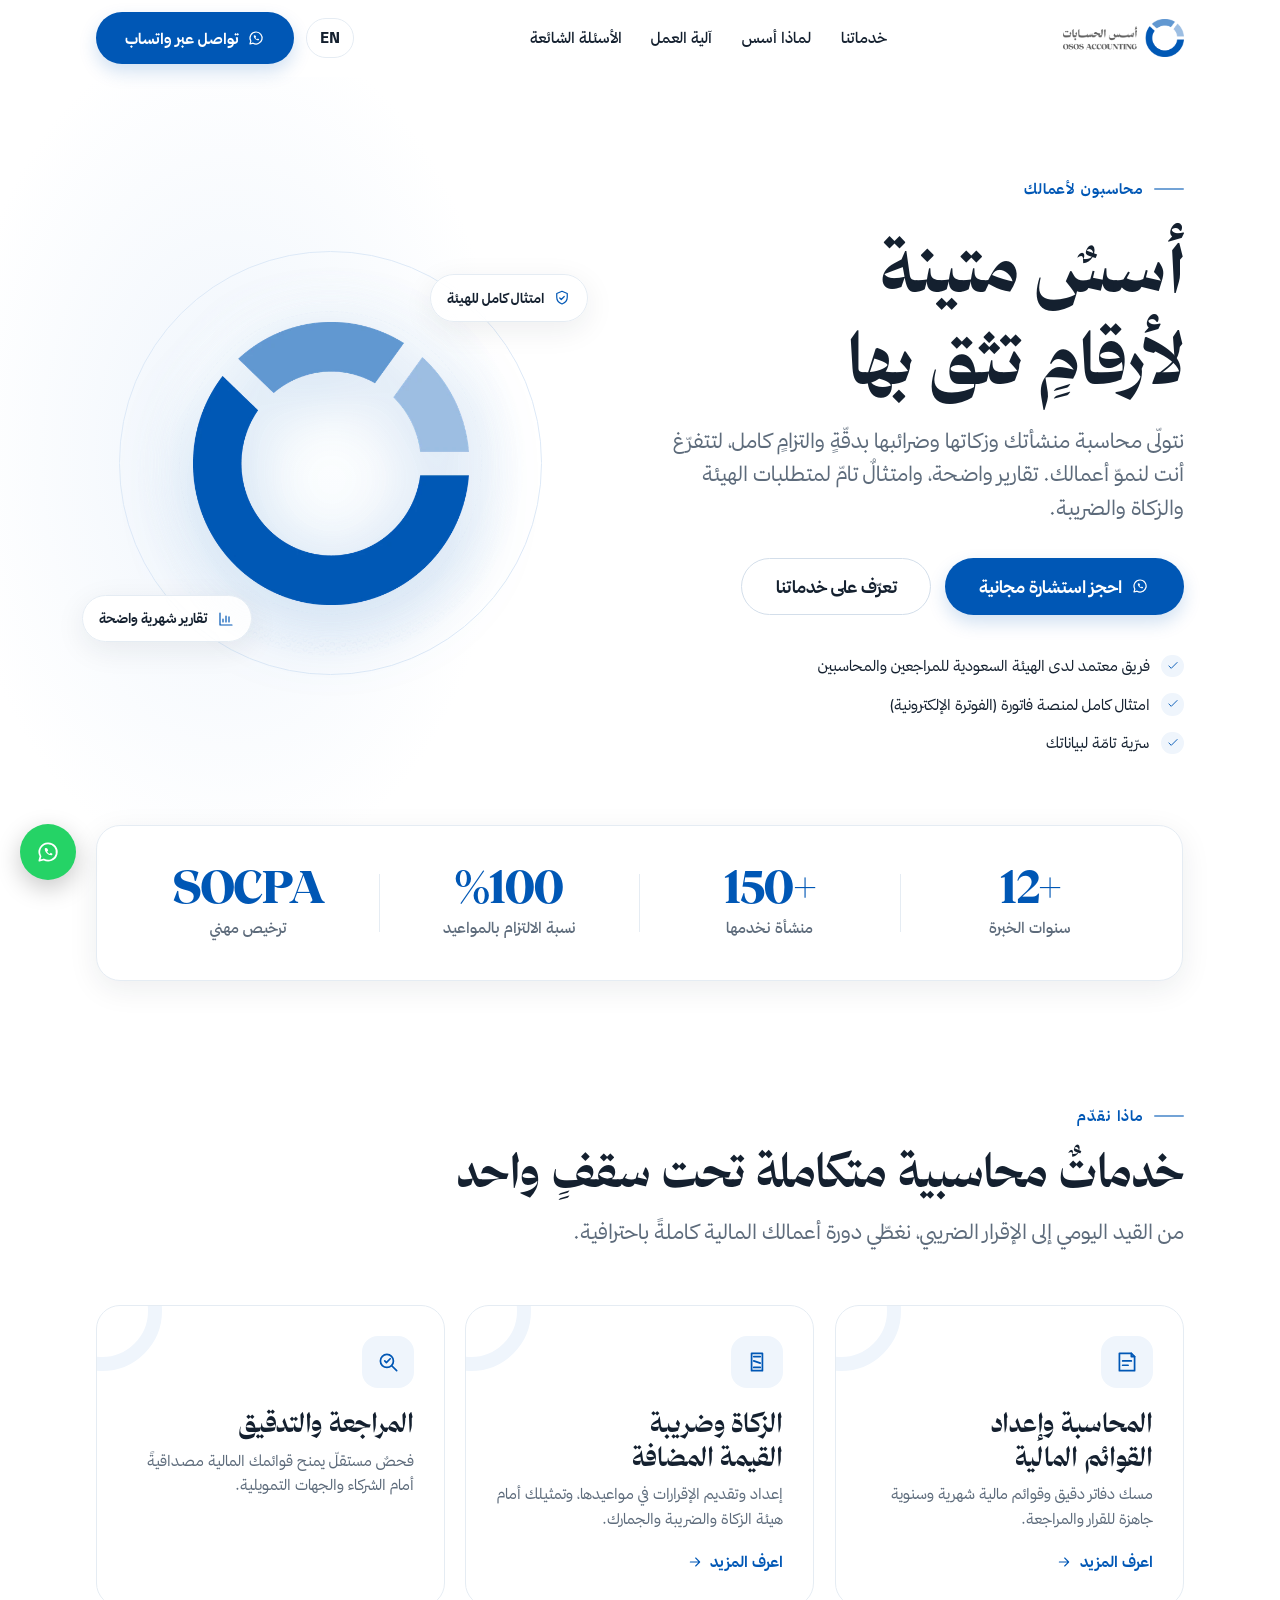
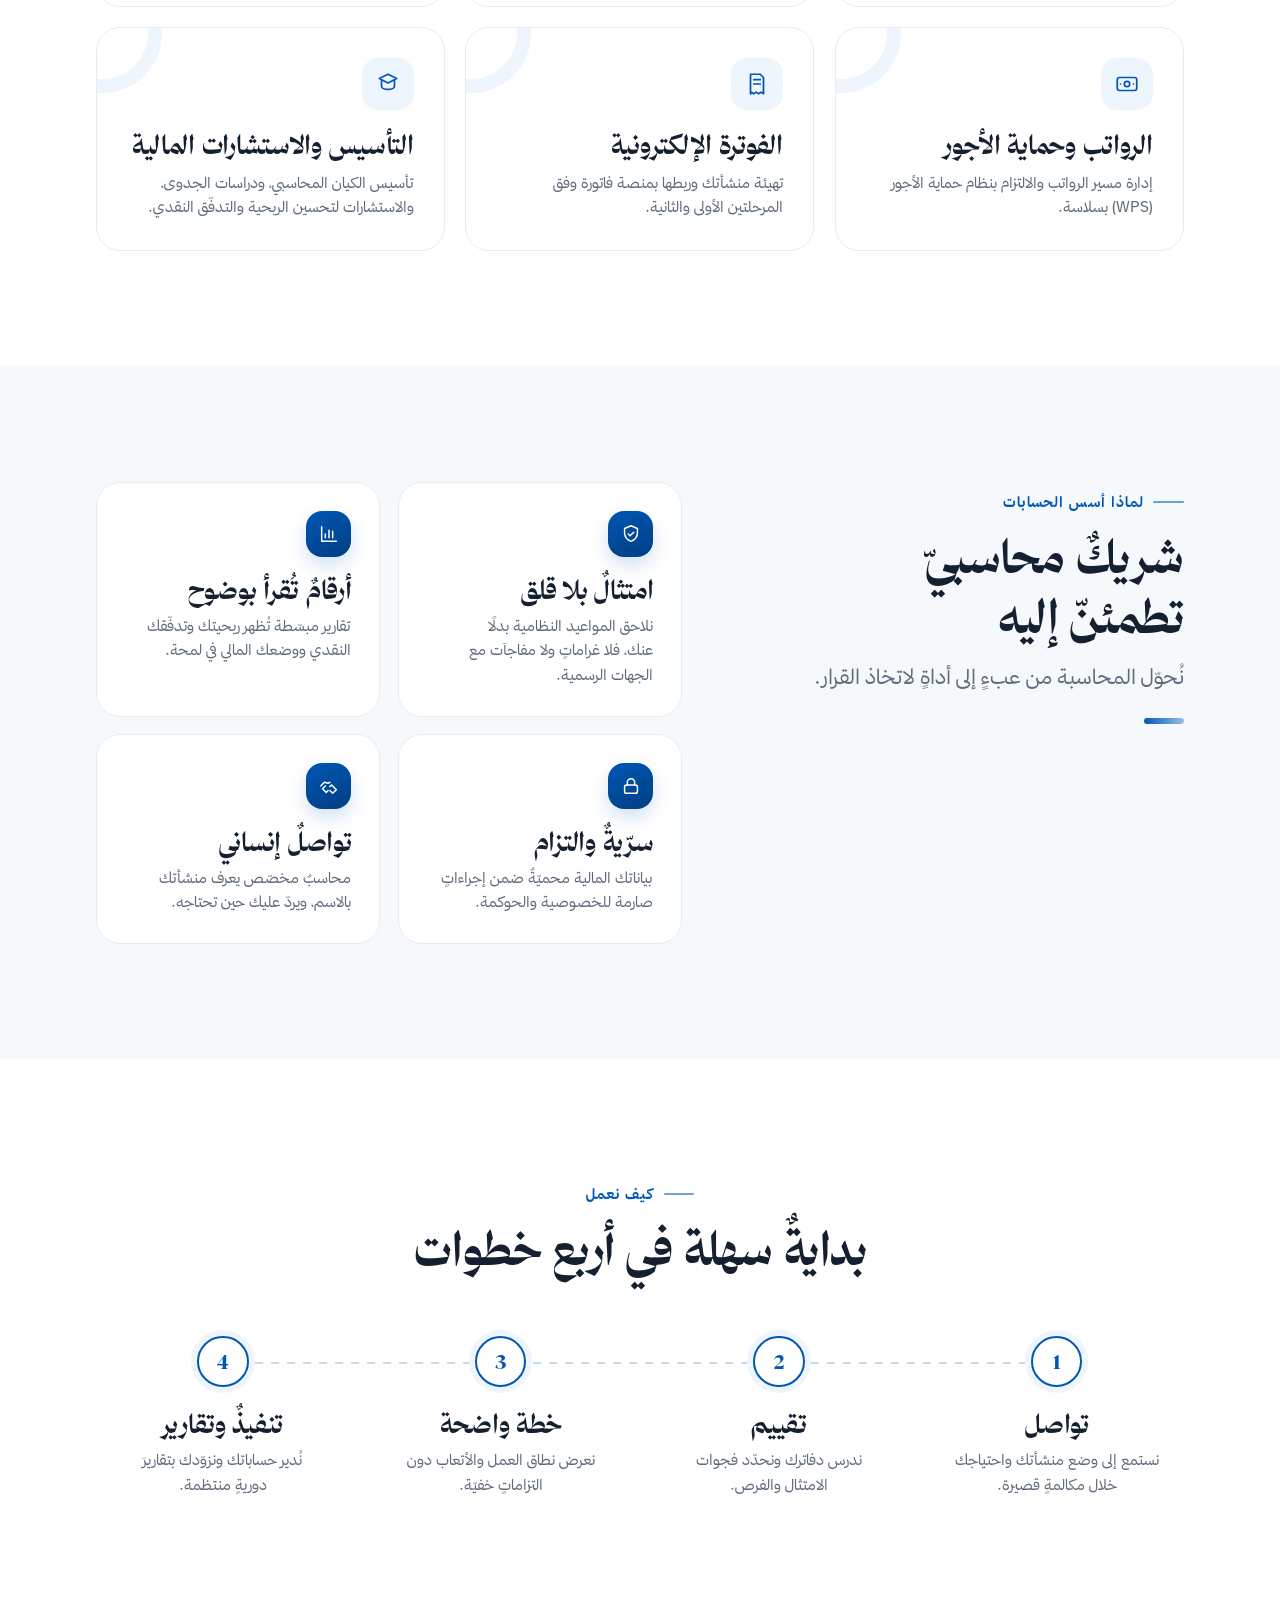
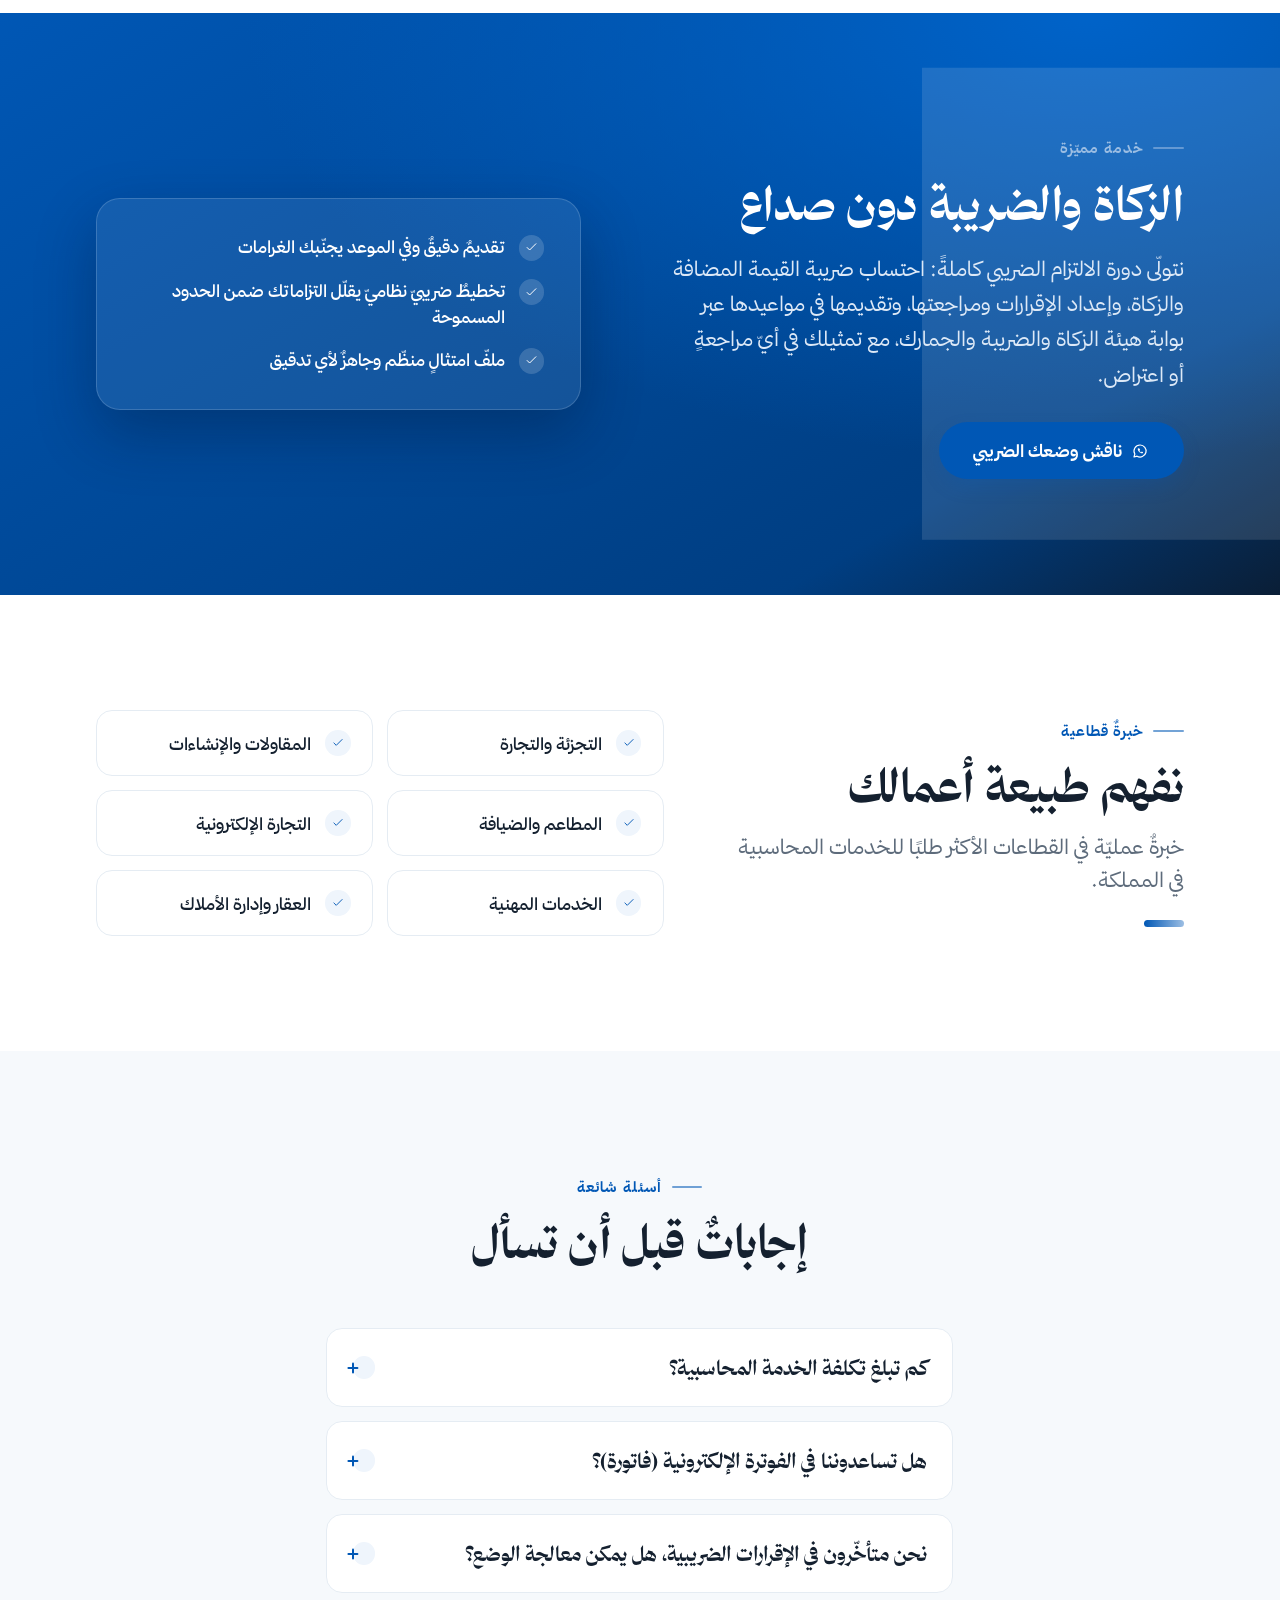
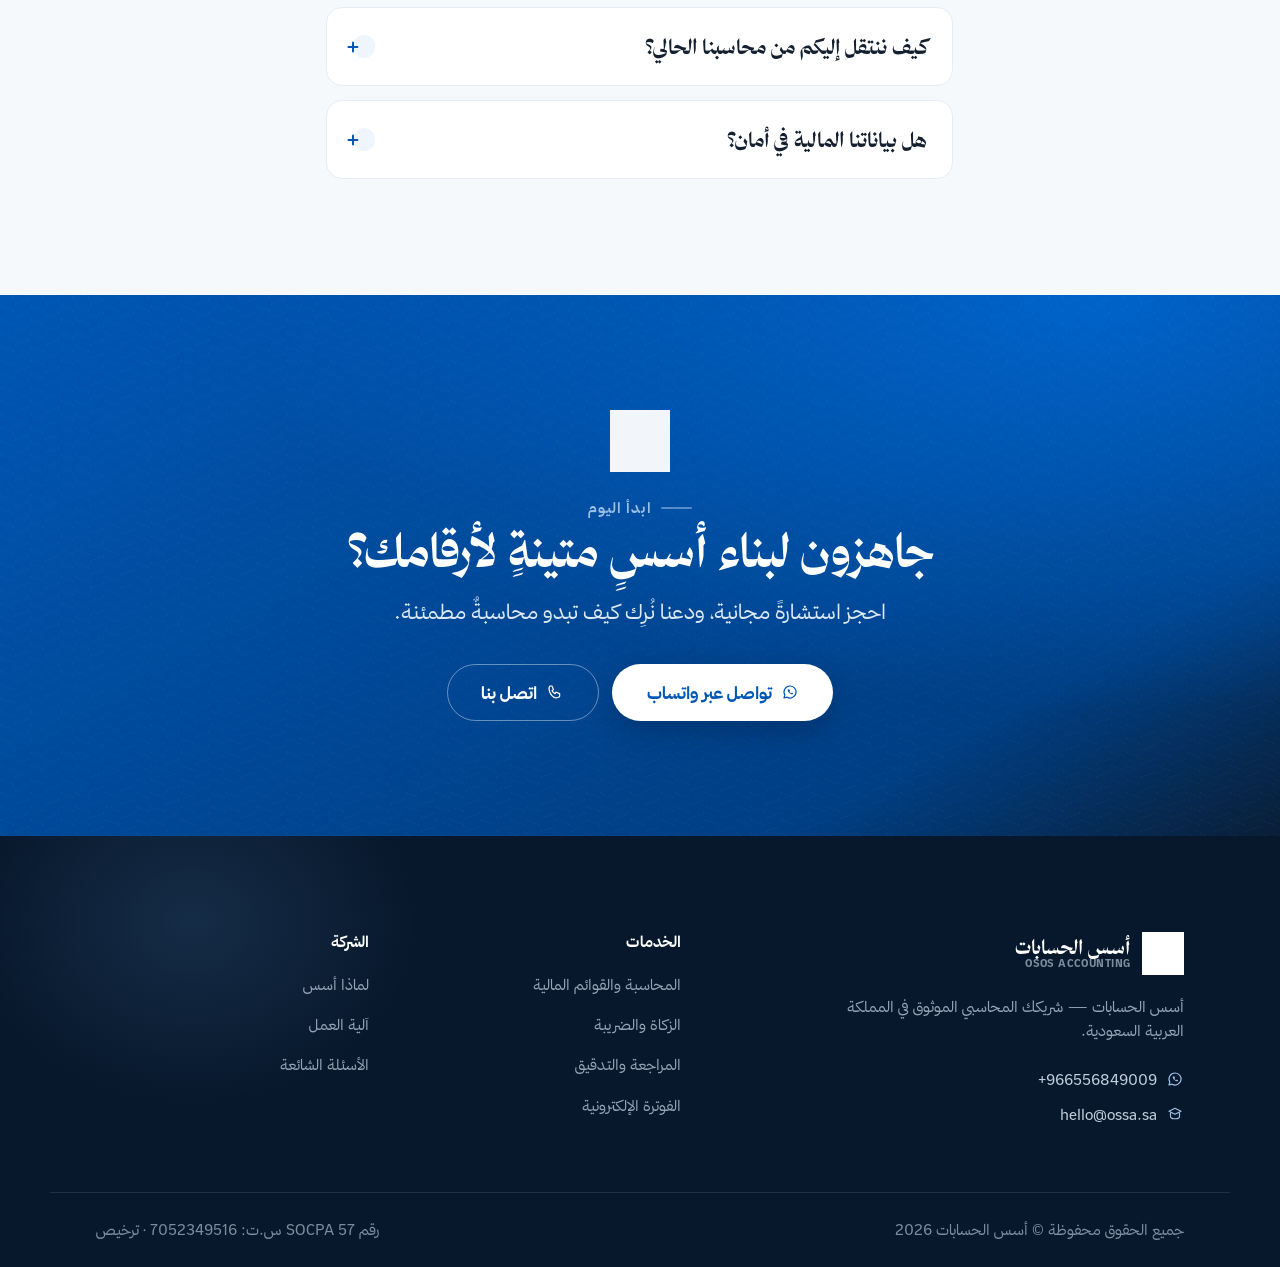
==== index.html @ 7d9df70e "Deploy OSOS Accounting landing site (ossa.sa)" ====
<!DOCTYPE html><html lang="ar" dir="rtl" data-astro-cid-5hce7sga> <head><meta charset="utf-8"><meta name="viewport" content="width=device-width, initial-scale=1"><title>أسس الحسابات | خدمات محاسبية وزكاة وضريبة موثوقة في السعودية</title><meta name="description" content="مكتب محاسبة معتمد يقدّم المحاسبة وإعداد القوائم المالية، الزكاة وضريبة القيمة المضافة، المراجعة، الرواتب، والفوترة الإلكترونية للمنشآت في المملكة. أرقام تثق بها."><link rel="canonical" href="https://ossa.sa/"><link rel="alternate" hreflang="en" href="https://ossa.sa/en"><link rel="alternate" hreflang="ar" href="https://ossa.sa/"><link rel="alternate" hreflang="x-default" href="https://ossa.sa/"><meta name="theme-color" content="#0057B5"><link rel="icon" type="image/png" sizes="32x32" href="/brand/favicon-32.png"><link rel="icon" type="image/png" sizes="256x256" href="/brand/favicon-256.png"><link rel="apple-touch-icon" href="/brand/apple-touch-icon.png"><!-- Open Graph / Twitter --><meta property="og:type" content="website"><meta property="og:locale" content="ar_SA"><meta property="og:title" content="أسس الحسابات | خدمات محاسبية وزكاة وضريبة موثوقة في السعودية"><meta property="og:description" content="مكتب محاسبة معتمد يقدّم المحاسبة وإعداد القوائم المالية، الزكاة وضريبة القيمة المضافة، المراجعة، الرواتب، والفوترة الإلكترونية للمنشآت في المملكة. أرقام تثق بها."><meta property="og:url" content="https://ossa.sa/"><meta property="og:image" content="https://ossa.sa/brand/og-image.png"><meta property="og:image:width" content="1200"><meta property="og:image:height" content="630"><meta name="twitter:card" content="summary_large_image"><meta name="twitter:title" content="أسس الحسابات | خدمات محاسبية وزكاة وضريبة موثوقة في السعودية"><meta name="twitter:description" content="مكتب محاسبة معتمد يقدّم المحاسبة وإعداد القوائم المالية، الزكاة وضريبة القيمة المضافة، المراجعة، الرواتب، والفوترة الإلكترونية للمنشآت في المملكة. أرقام تثق بها."><meta name="twitter:image" content="https://ossa.sa/brand/og-image.png"><link rel="preload" href="/fonts/thamaniah-serif-700.woff2" as="font" type="font/woff2" crossorigin><link rel="preload" href="/fonts/thamaniah-sans-400.woff2" as="font" type="font/woff2" crossorigin><script type="application/ld+json">{"@context":"https://schema.org","@graph":[{"@type":"AccountingService","@id":"https://ossa.sa/#organization","name":"أسس الحسابات","description":"مكتب محاسبة معتمد يقدّم المحاسبة وإعداد القوائم المالية، الزكاة وضريبة القيمة المضافة، المراجعة، الرواتب، والفوترة الإلكترونية للمنشآت في المملكة. أرقام تثق بها.","url":"https://ossa.sa","image":"https://ossa.sa/brand/og-image.png","areaServed":"SA","address":{"@type":"PostalAddress","addressLocality":"الرياض","addressRegion":"Riyadh","addressCountry":"SA"},"telephone":"+966556849009","email":"hello@ossa.sa"},{"@type":"FAQPage","mainEntity":[{"@type":"Question","name":"كم تبلغ تكلفة الخدمة المحاسبية؟","acceptedAnswer":{"@type":"Answer","text":"تعتمد الأتعاب على حجم منشأتك وعدد العمليات الشهرية ونطاق الخدمة. نقدّم لك عرضًا واضحًا وثابتًا بعد استشارةٍ مجانية، دون رسومٍ خفيّة."}},{"@type":"Question","name":"هل تساعدوننا في الفوترة الإلكترونية (فاتورة)؟","acceptedAnswer":{"@type":"Answer","text":"نعم، نهيّئ منشأتك ونربطها بمنصّة فاتورة وفق متطلبات المرحلتين، ونضمن توافق فواتيرك مع اشتراطات الهيئة."}},{"@type":"Question","name":"نحن متأخّرون في الإقرارات الضريبية، هل يمكن معالجة الوضع؟","acceptedAnswer":{"@type":"Answer","text":"بالتأكيد. نراجع وضعك، ونعالج المتأخرات، وننظّم ملفّك لدى هيئة الزكاة والضريبة لتعود إلى الالتزام بأسرع وقت."}},{"@type":"Question","name":"كيف ننتقل إليكم من محاسبنا الحالي؟","acceptedAnswer":{"@type":"Answer","text":"الانتقال سلس: نستلم بياناتك ودفاترك، ونراجع الأرصدة الافتتاحية، ونكمل العمل دون انقطاعٍ في تقاريرك."}},{"@type":"Question","name":"هل بياناتنا المالية في أمان؟","acceptedAnswer":{"@type":"Answer","text":"نعم، نلتزم بإجراءاتٍ صارمة للسرّية والوصول المحدود، وبياناتك لا تُشارك مع أيّ طرفٍ ثالث."}}]}]}</script><link rel="stylesheet" href="/_astro/index.BjRNSdXM.css"></head> <body data-astro-cid-5hce7sga> <a href="#main" class="skip-link" data-astro-cid-5hce7sga>تجاوز إلى المحتوى</a> <header class="site-header" data-header data-astro-cid-ctg3m53h> <div class="container site-header__inner" data-astro-cid-ctg3m53h> <a href="/" class="brand" aria-label="أسس الحسابات" data-astro-cid-ctg3m53h> <img src="/brand/logo-horizontal.webp" alt="أسس الحسابات" width="190" height="60" class="brand__logo" data-astro-cid-ctg3m53h> </a> <nav class="nav" aria-label="التنقّل الرئيسي" data-astro-cid-ctg3m53h> <a href="#services" class="nav__link" data-astro-cid-ctg3m53h>خدماتنا</a><a href="#why" class="nav__link" data-astro-cid-ctg3m53h>لماذا أسس</a><a href="#process" class="nav__link" data-astro-cid-ctg3m53h>آلية العمل</a><a href="#faq" class="nav__link" data-astro-cid-ctg3m53h>الأسئلة الشائعة</a> </nav> <div class="site-header__actions" data-astro-cid-ctg3m53h> <a class="lang" href="/en" hreflang="en" aria-label="Switch to English" data-astro-cid-bvxdwma5>EN</a>  <span class="site-header__cta" data-astro-cid-ctg3m53h><a href="https://wa.me/966556849009?text=%D9%85%D8%B1%D8%AD%D8%A8%D9%8B%D8%A7%D8%8C%20%D8%A3%D8%B1%D8%BA%D8%A8%20%D9%81%D9%8A%20%D8%A7%D9%84%D8%A7%D8%B3%D8%AA%D9%81%D8%B3%D8%A7%D8%B1%20%D8%B9%D9%86%20%D8%AE%D8%AF%D9%85%D8%A7%D8%AA%D9%83%D9%85%20%D8%A7%D9%84%D9%85%D8%AD%D8%A7%D8%B3%D8%A8%D9%8A%D8%A9." class="btn btn--primary" target="_blank" rel="noopener"> <svg width="18" height="18" viewBox="0 0 24 24" fill="none" stroke="currentColor" stroke-width="1.6" stroke-linecap="round" stroke-linejoin="round" aria-hidden="true"><path d="M12 4a8 8 0 0 0-6.9 12L4 20l4.1-1.1A8 8 0 1 0 12 4z"/><path d="M9 9c0 3 3 6 6 6 .8 0 1.3-.8 1-1.5l-1.5-.7-1 1c-1-.4-1.9-1.3-2.3-2.3l1-1-.7-1.5C10.8 7.7 9 8.2 9 9z" fill="currentColor" stroke="none"/></svg> تواصل عبر واتساب </a></span> </div> </div> </header> <script type="module">const o=document.querySelector("[data-header]");if(o){const e=()=>o.classList.toggle("is-scrolled",window.scrollY>12);e(),window.addEventListener("scroll",e,{passive:!0})}</script>  <main id="main" data-astro-cid-5hce7sga>  <section class="hero" data-astro-cid-anhloy43> <span class="hero__glow" aria-hidden="true" data-astro-cid-anhloy43></span> <div class="container hero__grid" data-astro-cid-anhloy43> <div class="hero__copy" data-astro-cid-anhloy43> <span class="eyebrow" data-reveal data-astro-cid-anhloy43>محاسبون لأعمالك</span> <h1 class="hero__title" data-reveal data-reveal-delay="1" data-astro-cid-anhloy43>أسسٌ متينة لأرقامٍ تثق بها</h1> <p class="hero__subhead" data-reveal data-reveal-delay="2" data-astro-cid-anhloy43>نتولّى محاسبة منشأتك وزكاتها وضرائبها بدقّةٍ والتزامٍ كامل، لتتفرّغ أنت لنموّ أعمالك. تقارير واضحة، وامتثالٌ تامّ لمتطلبات الهيئة والزكاة والضريبة.</p> <div class="hero__actions" data-reveal data-reveal-delay="3" data-astro-cid-anhloy43> <a href="https://wa.me/966556849009?text=%D9%85%D8%B1%D8%AD%D8%A8%D9%8B%D8%A7%D8%8C%20%D8%A3%D8%B1%D8%BA%D8%A8%20%D8%A8%D8%AD%D8%AC%D8%B2%20%D8%A7%D8%B3%D8%AA%D8%B4%D8%A7%D8%B1%D8%A9%20%D9%85%D8%AD%D8%A7%D8%B3%D8%A8%D9%8A%D8%A9%20%D9%85%D8%AC%D8%A7%D9%86%D9%8A%D8%A9." class="btn btn--primary btn--lg" target="_blank" rel="noopener"> <svg width="18" height="18" viewBox="0 0 24 24" fill="none" stroke="currentColor" stroke-width="1.6" stroke-linecap="round" stroke-linejoin="round" aria-hidden="true"><path d="M12 4a8 8 0 0 0-6.9 12L4 20l4.1-1.1A8 8 0 1 0 12 4z"/><path d="M9 9c0 3 3 6 6 6 .8 0 1.3-.8 1-1.5l-1.5-.7-1 1c-1-.4-1.9-1.3-2.3-2.3l1-1-.7-1.5C10.8 7.7 9 8.2 9 9z" fill="currentColor" stroke="none"/></svg> احجز استشارة مجانية </a> <a href="#services" class="btn btn--ghost btn--lg">  تعرّف على خدماتنا </a> </div> <ul class="hero__highlights" data-reveal data-reveal-delay="3" data-astro-cid-anhloy43> <li data-astro-cid-anhloy43> <span class="hero__check" data-astro-cid-anhloy43> <svg width="14" height="14" viewBox="0 0 24 24" fill="none" stroke="currentColor" stroke-width="1.6" stroke-linecap="round" stroke-linejoin="round" aria-hidden="true"><path d="M5 12l4 4 10-10"/></svg> </span> <span data-astro-cid-anhloy43>فريق معتمد لدى الهيئة السعودية للمراجعين والمحاسبين</span> </li><li data-astro-cid-anhloy43> <span class="hero__check" data-astro-cid-anhloy43> <svg width="14" height="14" viewBox="0 0 24 24" fill="none" stroke="currentColor" stroke-width="1.6" stroke-linecap="round" stroke-linejoin="round" aria-hidden="true"><path d="M5 12l4 4 10-10"/></svg> </span> <span data-astro-cid-anhloy43>امتثال كامل لمنصة فاتورة (الفوترة الإلكترونية)</span> </li><li data-astro-cid-anhloy43> <span class="hero__check" data-astro-cid-anhloy43> <svg width="14" height="14" viewBox="0 0 24 24" fill="none" stroke="currentColor" stroke-width="1.6" stroke-linecap="round" stroke-linejoin="round" aria-hidden="true"><path d="M5 12l4 4 10-10"/></svg> </span> <span data-astro-cid-anhloy43>سرّية تامّة لبياناتك</span> </li> </ul> </div> <div class="hero__visual" data-reveal aria-hidden="true" data-astro-cid-anhloy43> <div class="hero__stage" data-astro-cid-anhloy43> <span class="hero__ring hero__ring--1" data-astro-cid-anhloy43></span> <span class="hero__ring hero__ring--2" data-astro-cid-anhloy43></span> <span class="hero__pattern" data-astro-cid-anhloy43></span> <span class="hero__mark" data-astro-cid-anhloy43> <img src="/brand/mark.webp" alt="" width="512" height="525" loading="eager" data-astro-cid-anhloy43> </span> <span class="hero__chip hero__chip--a is-rtl" data-astro-cid-anhloy43> <svg width="18" height="18" viewBox="0 0 24 24" fill="none" stroke="currentColor" stroke-width="1.6" stroke-linecap="round" stroke-linejoin="round" aria-hidden="true"><path d="M12 3l7 3v5c0 4.5-3 7.5-7 9-4-1.5-7-4.5-7-9V6z"/><path d="M9 12l2 2 4-4"/></svg> <span data-astro-cid-anhloy43>امتثال كامل للهيئة</span> </span> <span class="hero__chip hero__chip--b is-rtl" data-astro-cid-anhloy43> <svg width="18" height="18" viewBox="0 0 24 24" fill="none" stroke="currentColor" stroke-width="1.6" stroke-linecap="round" stroke-linejoin="round" aria-hidden="true"><path d="M4 20V4M4 20h16"/><path d="M8 16v-4M12 16V8M16 16v-7"/></svg> <span data-astro-cid-anhloy43>تقارير شهرية واضحة</span> </span> </div> </div> </div> </section> <section class="trust" data-astro-cid-4fq3dkzl> <div class="container" data-astro-cid-4fq3dkzl> <ul class="trust__row" data-reveal data-astro-cid-4fq3dkzl> <li class="trust__item" data-astro-cid-4fq3dkzl> <span class="trust__value" data-astro-cid-4fq3dkzl>+12</span> <span class="trust__label" data-astro-cid-4fq3dkzl>سنوات الخبرة</span> </li><li class="trust__item" data-astro-cid-4fq3dkzl> <span class="trust__value" data-astro-cid-4fq3dkzl>+150</span> <span class="trust__label" data-astro-cid-4fq3dkzl>منشأة نخدمها</span> </li><li class="trust__item" data-astro-cid-4fq3dkzl> <span class="trust__value" data-astro-cid-4fq3dkzl>%100</span> <span class="trust__label" data-astro-cid-4fq3dkzl>نسبة الالتزام بالمواعيد</span> </li><li class="trust__item" data-astro-cid-4fq3dkzl> <span class="trust__value" data-astro-cid-4fq3dkzl>SOCPA</span> <span class="trust__label" data-astro-cid-4fq3dkzl>ترخيص مهني</span> </li> </ul> </div> </section> <section class="section" id="services" data-astro-cid-bp4bfslc> <div class="container" data-astro-cid-bp4bfslc> <header class="section-head" data-reveal data-astro-cid-bp4bfslc> <span class="eyebrow" data-astro-cid-bp4bfslc>ماذا نقدّم</span> <h2 class="section-head__title" data-astro-cid-bp4bfslc>خدماتٌ محاسبية متكاملة تحت سقفٍ واحد</h2> <p class="section-head__lede" data-astro-cid-bp4bfslc>من القيد اليومي إلى الإقرار الضريبي، نغطّي دورة أعمالك المالية كاملةً باحترافية.</p> </header> <div class="svc__grid" data-astro-cid-bp4bfslc> <a href="#detail-accounting" data-reveal="true" data-reveal-delay="1" data-astro-cid-bp4bfslc="true" class="card svc card--hover"> <span class="svc__icon" data-astro-cid-bp4bfslc> <svg width="26" height="26" viewBox="0 0 24 24" fill="none" stroke="currentColor" stroke-width="1.6" stroke-linecap="round" stroke-linejoin="round" aria-hidden="true"><path d="M5 4h11l3 3v13H5z"/><path d="M16 4v3h3"/><path d="M8 11h8M8 15h5"/></svg> </span> <h3 class="svc__title" data-astro-cid-bp4bfslc>المحاسبة وإعداد القوائم المالية</h3> <p class="svc__body" data-astro-cid-bp4bfslc>مسك دفاتر دقيق وقوائم مالية شهرية وسنوية جاهزة للقرار والمراجعة.</p> <span class="arrow-link svc__more" data-astro-cid-bp4bfslc> اعرف المزيد <svg width="16" height="16" viewBox="0 0 24 24" fill="none" stroke="currentColor" stroke-width="1.6" stroke-linecap="round" stroke-linejoin="round" aria-hidden="true"><path d="M5 12h14M13 6l6 6-6 6"/></svg> </span></a><a href="#detail-tax" data-reveal="true" data-reveal-delay="2" data-astro-cid-bp4bfslc="true" class="card svc card--hover"> <span class="svc__icon" data-astro-cid-bp4bfslc> <svg width="26" height="26" viewBox="0 0 24 24" fill="none" stroke="currentColor" stroke-width="1.6" stroke-linecap="round" stroke-linejoin="round" aria-hidden="true"><path d="M9 7h6M9 17h6"/><path d="M7 4h10v16H7z"/><path d="M9 11l6 2"/></svg> </span> <h3 class="svc__title" data-astro-cid-bp4bfslc>الزكاة وضريبة القيمة المضافة</h3> <p class="svc__body" data-astro-cid-bp4bfslc>إعداد وتقديم الإقرارات في مواعيدها، وتمثيلك أمام هيئة الزكاة والضريبة والجمارك.</p> <span class="arrow-link svc__more" data-astro-cid-bp4bfslc> اعرف المزيد <svg width="16" height="16" viewBox="0 0 24 24" fill="none" stroke="currentColor" stroke-width="1.6" stroke-linecap="round" stroke-linejoin="round" aria-hidden="true"><path d="M5 12h14M13 6l6 6-6 6"/></svg> </span></a><div data-reveal="true" data-reveal-delay="3" data-astro-cid-bp4bfslc="true" class="card svc"> <span class="svc__icon" data-astro-cid-bp4bfslc> <svg width="26" height="26" viewBox="0 0 24 24" fill="none" stroke="currentColor" stroke-width="1.6" stroke-linecap="round" stroke-linejoin="round" aria-hidden="true"><circle cx="11" cy="11" r="6"/><path d="M20 20l-4.3-4.3"/><path d="M9 11l1.5 1.5L14 9"/></svg> </span> <h3 class="svc__title" data-astro-cid-bp4bfslc>المراجعة والتدقيق</h3> <p class="svc__body" data-astro-cid-bp4bfslc>فحصٌ مستقلّ يمنح قوائمك المالية مصداقيةً أمام الشركاء والجهات التمويلية.</p> </div><div data-reveal="true" data-reveal-delay="1" data-astro-cid-bp4bfslc="true" class="card svc"> <span class="svc__icon" data-astro-cid-bp4bfslc> <svg width="26" height="26" viewBox="0 0 24 24" fill="none" stroke="currentColor" stroke-width="1.6" stroke-linecap="round" stroke-linejoin="round" aria-hidden="true"><rect x="3" y="6" width="18" height="12" rx="2"/><circle cx="12" cy="12" r="2.5"/><path d="M6 12h.01M18 12h.01"/></svg> </span> <h3 class="svc__title" data-astro-cid-bp4bfslc>الرواتب وحماية الأجور</h3> <p class="svc__body" data-astro-cid-bp4bfslc>إدارة مسير الرواتب والالتزام بنظام حماية الأجور (WPS) بسلاسة.</p> </div><div data-reveal="true" data-reveal-delay="2" data-astro-cid-bp4bfslc="true" class="card svc"> <span class="svc__icon" data-astro-cid-bp4bfslc> <svg width="26" height="26" viewBox="0 0 24 24" fill="none" stroke="currentColor" stroke-width="1.6" stroke-linecap="round" stroke-linejoin="round" aria-hidden="true"><path d="M6 3h9l3 3v15l-2.2-1.5L13.5 21l-2.3-1.5L9 21l-2.2-1.5L6 21z"/><path d="M9 8h6M9 12h6"/></svg> </span> <h3 class="svc__title" data-astro-cid-bp4bfslc>الفوترة الإلكترونية</h3> <p class="svc__body" data-astro-cid-bp4bfslc>تهيئة منشأتك وربطها بمنصة فاتورة وفق المرحلتين الأولى والثانية.</p> </div><div data-reveal="true" data-reveal-delay="3" data-astro-cid-bp4bfslc="true" class="card svc"> <span class="svc__icon" data-astro-cid-bp4bfslc> <svg width="26" height="26" viewBox="0 0 24 24" fill="none" stroke="currentColor" stroke-width="1.6" stroke-linecap="round" stroke-linejoin="round" aria-hidden="true"><path d="M12 3l8 4-8 4-8-4 8-4z"/><path d="M6 9v5c0 1.7 2.7 3 6 3s6-1.3 6-3V9"/></svg> </span> <h3 class="svc__title" data-astro-cid-bp4bfslc>التأسيس والاستشارات المالية</h3> <p class="svc__body" data-astro-cid-bp4bfslc>تأسيس الكيان المحاسبي، ودراسات الجدوى، والاستشارات لتحسين الربحية والتدفّق النقدي.</p> </div> </div> </div> </section> <section class="section section--tint why" id="why" data-astro-cid-w3z23hby> <div class="container why__layout" data-astro-cid-w3z23hby> <header class="section-head why__head" data-reveal data-astro-cid-w3z23hby> <span class="eyebrow" data-astro-cid-w3z23hby>لماذا أسس الحسابات</span> <h2 class="section-head__title" data-astro-cid-w3z23hby>شريكٌ محاسبيّ تطمئنّ إليه</h2> <p class="section-head__lede" data-astro-cid-w3z23hby>نُحوّل المحاسبة من عبءٍ إلى أداةٍ لاتخاذ القرار.</p> <span class="arc-accent why__accent" aria-hidden="true" data-astro-cid-w3z23hby></span> </header> <div class="why__grid" data-astro-cid-w3z23hby> <article class="why-card" data-reveal data-reveal-delay="1" data-astro-cid-w3z23hby> <span class="why-card__icon" data-astro-cid-w3z23hby> <svg width="22" height="22" viewBox="0 0 24 24" fill="none" stroke="currentColor" stroke-width="1.6" stroke-linecap="round" stroke-linejoin="round" aria-hidden="true"><path d="M12 3l7 3v5c0 4.5-3 7.5-7 9-4-1.5-7-4.5-7-9V6z"/><path d="M9 12l2 2 4-4"/></svg> </span> <h3 class="why-card__title" data-astro-cid-w3z23hby>امتثالٌ بلا قلق</h3> <p class="why-card__body" data-astro-cid-w3z23hby>نلاحق المواعيد النظامية بدلًا عنك، فلا غراماتٍ ولا مفاجآت مع الجهات الرسمية.</p> </article><article class="why-card" data-reveal data-reveal-delay="2" data-astro-cid-w3z23hby> <span class="why-card__icon" data-astro-cid-w3z23hby> <svg width="22" height="22" viewBox="0 0 24 24" fill="none" stroke="currentColor" stroke-width="1.6" stroke-linecap="round" stroke-linejoin="round" aria-hidden="true"><path d="M4 20V4M4 20h16"/><path d="M8 16v-4M12 16V8M16 16v-7"/></svg> </span> <h3 class="why-card__title" data-astro-cid-w3z23hby>أرقامٌ تُقرأ بوضوح</h3> <p class="why-card__body" data-astro-cid-w3z23hby>تقارير مبسّطة تُظهر ربحيتك وتدفّقك النقدي ووضعك المالي في لمحة.</p> </article><article class="why-card" data-reveal data-reveal-delay="1" data-astro-cid-w3z23hby> <span class="why-card__icon" data-astro-cid-w3z23hby> <svg width="22" height="22" viewBox="0 0 24 24" fill="none" stroke="currentColor" stroke-width="1.6" stroke-linecap="round" stroke-linejoin="round" aria-hidden="true"><rect x="5" y="11" width="14" height="9" rx="2"/><path d="M8 11V8a4 4 0 0 1 8 0v3"/></svg> </span> <h3 class="why-card__title" data-astro-cid-w3z23hby>سرّيةٌ والتزام</h3> <p class="why-card__body" data-astro-cid-w3z23hby>بياناتك المالية محميّةٌ ضمن إجراءاتٍ صارمة للخصوصية والحوكمة.</p> </article><article class="why-card" data-reveal data-reveal-delay="2" data-astro-cid-w3z23hby> <span class="why-card__icon" data-astro-cid-w3z23hby> <svg width="22" height="22" viewBox="0 0 24 24" fill="none" stroke="currentColor" stroke-width="1.6" stroke-linecap="round" stroke-linejoin="round" aria-hidden="true"><path d="M11 17l-2 2-4-4 3-3"/><path d="M13 17l3 3 4-4-5-5-2 1.5"/><path d="M3 12l4-4 4 1 2-1"/></svg> </span> <h3 class="why-card__title" data-astro-cid-w3z23hby>تواصلٌ إنساني</h3> <p class="why-card__body" data-astro-cid-w3z23hby>محاسبٌ مخصّص يعرف منشأتك بالاسم، ويردّ عليك حين تحتاجه.</p> </article> </div> </div> </section> <section class="section process" id="process" data-astro-cid-gto3gzpn> <div class="container" data-astro-cid-gto3gzpn> <header class="section-head section-head--center" data-reveal data-astro-cid-gto3gzpn> <span class="eyebrow" data-astro-cid-gto3gzpn>كيف نعمل</span> <h2 class="section-head__title" data-astro-cid-gto3gzpn>بدايةٌ سهلة في أربع خطوات</h2>  </header> <ol class="process__list" data-astro-cid-gto3gzpn> <li class="step" data-reveal data-reveal-delay="1" data-astro-cid-gto3gzpn> <span class="step__node" data-astro-cid-gto3gzpn> <span class="step__num" data-astro-cid-gto3gzpn>1</span> </span> <h3 class="step__title" data-astro-cid-gto3gzpn>تواصل</h3> <p class="step__body" data-astro-cid-gto3gzpn>نستمع إلى وضع منشأتك واحتياجك خلال مكالمةٍ قصيرة.</p> </li><li class="step" data-reveal data-reveal-delay="2" data-astro-cid-gto3gzpn> <span class="step__node" data-astro-cid-gto3gzpn> <span class="step__num" data-astro-cid-gto3gzpn>2</span> </span> <h3 class="step__title" data-astro-cid-gto3gzpn>تقييم</h3> <p class="step__body" data-astro-cid-gto3gzpn>ندرس دفاترك ونحدّد فجوات الامتثال والفرص.</p> </li><li class="step" data-reveal data-reveal-delay="3" data-astro-cid-gto3gzpn> <span class="step__node" data-astro-cid-gto3gzpn> <span class="step__num" data-astro-cid-gto3gzpn>3</span> </span> <h3 class="step__title" data-astro-cid-gto3gzpn>خطة واضحة</h3> <p class="step__body" data-astro-cid-gto3gzpn>نعرض نطاق العمل والأتعاب دون التزاماتٍ خفيّة.</p> </li><li class="step" data-reveal data-reveal-delay="4" data-astro-cid-gto3gzpn> <span class="step__node" data-astro-cid-gto3gzpn> <span class="step__num" data-astro-cid-gto3gzpn>4</span> </span> <h3 class="step__title" data-astro-cid-gto3gzpn>تنفيذٌ وتقارير</h3> <p class="step__body" data-astro-cid-gto3gzpn>نُدير حساباتك ونزوّدك بتقاريرَ دوريةٍ منتظمة.</p> </li> </ol> </div> </section> <section class="section section--blue detail" id="detail-tax" data-astro-cid-b7ib53vj> <span class="detail__decor" aria-hidden="true" data-astro-cid-b7ib53vj> <img src="/brand/mark-white.png" alt="" width="512" height="525" data-astro-cid-b7ib53vj> </span> <div class="container detail__grid" data-astro-cid-b7ib53vj> <div class="detail__copy" data-reveal data-astro-cid-b7ib53vj> <span class="eyebrow" data-astro-cid-b7ib53vj>خدمة مميّزة</span> <h2 class="detail__title" data-astro-cid-b7ib53vj>الزكاة والضريبة دون صداع</h2> <p class="detail__body" data-astro-cid-b7ib53vj>نتولّى دورة الالتزام الضريبي كاملةً: احتساب ضريبة القيمة المضافة والزكاة، وإعداد الإقرارات ومراجعتها، وتقديمها في مواعيدها عبر بوابة هيئة الزكاة والضريبة والجمارك، مع تمثيلك في أيّ مراجعةٍ أو اعتراض.</p> <div class="detail__cta" data-astro-cid-b7ib53vj><a href="https://wa.me/966556849009?text=%D9%84%D8%AF%D9%8A%D9%91%20%D8%A7%D8%B3%D8%AA%D9%81%D8%B3%D8%A7%D8%B1%20%D8%A8%D8%AE%D8%B5%D9%88%D8%B5%20%D8%A7%D9%84%D8%B2%D9%83%D8%A7%D8%A9%20%D9%88%D8%B6%D8%B1%D9%8A%D8%A8%D8%A9%20%D8%A7%D9%84%D9%82%D9%8A%D9%85%D8%A9%20%D8%A7%D9%84%D9%85%D8%B6%D8%A7%D9%81%D8%A9." class="btn btn--primary btn--lg" target="_blank" rel="noopener"> <svg width="18" height="18" viewBox="0 0 24 24" fill="none" stroke="currentColor" stroke-width="1.6" stroke-linecap="round" stroke-linejoin="round" aria-hidden="true"><path d="M12 4a8 8 0 0 0-6.9 12L4 20l4.1-1.1A8 8 0 1 0 12 4z"/><path d="M9 9c0 3 3 6 6 6 .8 0 1.3-.8 1-1.5l-1.5-.7-1 1c-1-.4-1.9-1.3-2.3-2.3l1-1-.7-1.5C10.8 7.7 9 8.2 9 9z" fill="currentColor" stroke="none"/></svg> ناقش وضعك الضريبي </a></div> </div> <ul class="detail__outcomes" data-reveal data-reveal-delay="1" data-astro-cid-b7ib53vj> <li data-astro-cid-b7ib53vj> <span class="detail__check" data-astro-cid-b7ib53vj> <svg width="15" height="15" viewBox="0 0 24 24" fill="none" stroke="currentColor" stroke-width="1.6" stroke-linecap="round" stroke-linejoin="round" aria-hidden="true"><path d="M5 12l4 4 10-10"/></svg> </span> <span data-astro-cid-b7ib53vj>تقديمٌ دقيقٌ وفي الموعد يجنّبك الغرامات</span> </li><li data-astro-cid-b7ib53vj> <span class="detail__check" data-astro-cid-b7ib53vj> <svg width="15" height="15" viewBox="0 0 24 24" fill="none" stroke="currentColor" stroke-width="1.6" stroke-linecap="round" stroke-linejoin="round" aria-hidden="true"><path d="M5 12l4 4 10-10"/></svg> </span> <span data-astro-cid-b7ib53vj>تخطيطٌ ضريبيّ نظاميّ يقلّل التزاماتك ضمن الحدود المسموحة</span> </li><li data-astro-cid-b7ib53vj> <span class="detail__check" data-astro-cid-b7ib53vj> <svg width="15" height="15" viewBox="0 0 24 24" fill="none" stroke="currentColor" stroke-width="1.6" stroke-linecap="round" stroke-linejoin="round" aria-hidden="true"><path d="M5 12l4 4 10-10"/></svg> </span> <span data-astro-cid-b7ib53vj>ملفّ امتثالٍ منظّم وجاهزٌ لأي تدقيق</span> </li> </ul> </div> </section> <section class="section ind" id="industries" data-astro-cid-nmcm7ml6> <div class="container ind__grid" data-astro-cid-nmcm7ml6> <header class="section-head ind__head" data-reveal data-astro-cid-nmcm7ml6> <span class="eyebrow" data-astro-cid-nmcm7ml6>خبرةٌ قطاعية</span> <h2 class="section-head__title" data-astro-cid-nmcm7ml6>نفهم طبيعة أعمالك</h2> <p class="section-head__lede" data-astro-cid-nmcm7ml6>خبرةٌ عمليّة في القطاعات الأكثر طلبًا للخدمات المحاسبية في المملكة.</p> <span class="arc-accent ind__accent" aria-hidden="true" data-astro-cid-nmcm7ml6></span> </header> <ul class="ind__list" data-reveal data-reveal-delay="1" data-astro-cid-nmcm7ml6> <li class="ind__item" data-astro-cid-nmcm7ml6> <span class="ind__bullet" data-astro-cid-nmcm7ml6> <svg width="14" height="14" viewBox="0 0 24 24" fill="none" stroke="currentColor" stroke-width="1.6" stroke-linecap="round" stroke-linejoin="round" aria-hidden="true"><path d="M5 12l4 4 10-10"/></svg> </span> <span data-astro-cid-nmcm7ml6>التجزئة والتجارة</span> </li><li class="ind__item" data-astro-cid-nmcm7ml6> <span class="ind__bullet" data-astro-cid-nmcm7ml6> <svg width="14" height="14" viewBox="0 0 24 24" fill="none" stroke="currentColor" stroke-width="1.6" stroke-linecap="round" stroke-linejoin="round" aria-hidden="true"><path d="M5 12l4 4 10-10"/></svg> </span> <span data-astro-cid-nmcm7ml6>المقاولات والإنشاءات</span> </li><li class="ind__item" data-astro-cid-nmcm7ml6> <span class="ind__bullet" data-astro-cid-nmcm7ml6> <svg width="14" height="14" viewBox="0 0 24 24" fill="none" stroke="currentColor" stroke-width="1.6" stroke-linecap="round" stroke-linejoin="round" aria-hidden="true"><path d="M5 12l4 4 10-10"/></svg> </span> <span data-astro-cid-nmcm7ml6>المطاعم والضيافة</span> </li><li class="ind__item" data-astro-cid-nmcm7ml6> <span class="ind__bullet" data-astro-cid-nmcm7ml6> <svg width="14" height="14" viewBox="0 0 24 24" fill="none" stroke="currentColor" stroke-width="1.6" stroke-linecap="round" stroke-linejoin="round" aria-hidden="true"><path d="M5 12l4 4 10-10"/></svg> </span> <span data-astro-cid-nmcm7ml6>التجارة الإلكترونية</span> </li><li class="ind__item" data-astro-cid-nmcm7ml6> <span class="ind__bullet" data-astro-cid-nmcm7ml6> <svg width="14" height="14" viewBox="0 0 24 24" fill="none" stroke="currentColor" stroke-width="1.6" stroke-linecap="round" stroke-linejoin="round" aria-hidden="true"><path d="M5 12l4 4 10-10"/></svg> </span> <span data-astro-cid-nmcm7ml6>الخدمات المهنية</span> </li><li class="ind__item" data-astro-cid-nmcm7ml6> <span class="ind__bullet" data-astro-cid-nmcm7ml6> <svg width="14" height="14" viewBox="0 0 24 24" fill="none" stroke="currentColor" stroke-width="1.6" stroke-linecap="round" stroke-linejoin="round" aria-hidden="true"><path d="M5 12l4 4 10-10"/></svg> </span> <span data-astro-cid-nmcm7ml6>العقار وإدارة الأملاك</span> </li> </ul> </div> </section> <section class="section section--tint" id="faq" data-astro-cid-vcytj35z> <div class="container container--narrow" data-astro-cid-vcytj35z> <header class="section-head section-head--center" data-reveal data-astro-cid-vcytj35z> <span class="eyebrow" data-astro-cid-vcytj35z>أسئلة شائعة</span> <h2 class="section-head__title" data-astro-cid-vcytj35z>إجاباتٌ قبل أن تسأل</h2>  </header> <div class="faq__list" data-astro-cid-vcytj35z> <details class="faq__item" data-reveal data-astro-cid-vcytj35z> <summary class="faq__q" data-astro-cid-vcytj35z> <span data-astro-cid-vcytj35z>كم تبلغ تكلفة الخدمة المحاسبية؟</span> <span class="faq__icon" aria-hidden="true" data-astro-cid-vcytj35z></span> </summary> <div class="faq__a" data-astro-cid-vcytj35z> <p data-astro-cid-vcytj35z>تعتمد الأتعاب على حجم منشأتك وعدد العمليات الشهرية ونطاق الخدمة. نقدّم لك عرضًا واضحًا وثابتًا بعد استشارةٍ مجانية، دون رسومٍ خفيّة.</p> </div> </details><details class="faq__item" data-reveal data-astro-cid-vcytj35z> <summary class="faq__q" data-astro-cid-vcytj35z> <span data-astro-cid-vcytj35z>هل تساعدوننا في الفوترة الإلكترونية (فاتورة)؟</span> <span class="faq__icon" aria-hidden="true" data-astro-cid-vcytj35z></span> </summary> <div class="faq__a" data-astro-cid-vcytj35z> <p data-astro-cid-vcytj35z>نعم، نهيّئ منشأتك ونربطها بمنصّة فاتورة وفق متطلبات المرحلتين، ونضمن توافق فواتيرك مع اشتراطات الهيئة.</p> </div> </details><details class="faq__item" data-reveal data-astro-cid-vcytj35z> <summary class="faq__q" data-astro-cid-vcytj35z> <span data-astro-cid-vcytj35z>نحن متأخّرون في الإقرارات الضريبية، هل يمكن معالجة الوضع؟</span> <span class="faq__icon" aria-hidden="true" data-astro-cid-vcytj35z></span> </summary> <div class="faq__a" data-astro-cid-vcytj35z> <p data-astro-cid-vcytj35z>بالتأكيد. نراجع وضعك، ونعالج المتأخرات، وننظّم ملفّك لدى هيئة الزكاة والضريبة لتعود إلى الالتزام بأسرع وقت.</p> </div> </details><details class="faq__item" data-reveal data-astro-cid-vcytj35z> <summary class="faq__q" data-astro-cid-vcytj35z> <span data-astro-cid-vcytj35z>كيف ننتقل إليكم من محاسبنا الحالي؟</span> <span class="faq__icon" aria-hidden="true" data-astro-cid-vcytj35z></span> </summary> <div class="faq__a" data-astro-cid-vcytj35z> <p data-astro-cid-vcytj35z>الانتقال سلس: نستلم بياناتك ودفاترك، ونراجع الأرصدة الافتتاحية، ونكمل العمل دون انقطاعٍ في تقاريرك.</p> </div> </details><details class="faq__item" data-reveal data-astro-cid-vcytj35z> <summary class="faq__q" data-astro-cid-vcytj35z> <span data-astro-cid-vcytj35z>هل بياناتنا المالية في أمان؟</span> <span class="faq__icon" aria-hidden="true" data-astro-cid-vcytj35z></span> </summary> <div class="faq__a" data-astro-cid-vcytj35z> <p data-astro-cid-vcytj35z>نعم، نلتزم بإجراءاتٍ صارمة للسرّية والوصول المحدود، وبياناتك لا تُشارك مع أيّ طرفٍ ثالث.</p> </div> </details> </div> </div> </section> <section class="section section--blue cta-band" id="contact" data-astro-cid-ianifgej> <span class="cta-band__pattern" aria-hidden="true" data-astro-cid-ianifgej></span> <div class="container cta-band__inner" data-reveal data-astro-cid-ianifgej> <img src="/brand/mark-white.png" alt="" width="64" height="66" class="cta-band__mark" aria-hidden="true" data-astro-cid-ianifgej> <span class="eyebrow" data-astro-cid-ianifgej>ابدأ اليوم</span> <h2 class="cta-band__title" data-astro-cid-ianifgej>جاهزون لبناء أسسٍ متينةٍ لأرقامك؟</h2> <p class="cta-band__sub" data-astro-cid-ianifgej>احجز استشارةً مجانية، ودعنا نُرِك كيف تبدو محاسبةٌ مطمئنة.</p> <div class="cta-band__actions" data-astro-cid-ianifgej> <a href="https://wa.me/966556849009?text=%D9%85%D8%B1%D8%AD%D8%A8%D9%8B%D8%A7%D8%8C%20%D8%A3%D8%B1%D8%BA%D8%A8%20%D8%A8%D8%AD%D8%AC%D8%B2%20%D8%A7%D8%B3%D8%AA%D8%B4%D8%A7%D8%B1%D8%A9%20%D9%85%D8%AD%D8%A7%D8%B3%D8%A8%D9%8A%D8%A9%20%D9%85%D8%AC%D8%A7%D9%86%D9%8A%D8%A9." class="btn btn--on-blue btn--lg" target="_blank" rel="noopener"> <svg width="18" height="18" viewBox="0 0 24 24" fill="none" stroke="currentColor" stroke-width="1.6" stroke-linecap="round" stroke-linejoin="round" aria-hidden="true"><path d="M12 4a8 8 0 0 0-6.9 12L4 20l4.1-1.1A8 8 0 1 0 12 4z"/><path d="M9 9c0 3 3 6 6 6 .8 0 1.3-.8 1-1.5l-1.5-.7-1 1c-1-.4-1.9-1.3-2.3-2.3l1-1-.7-1.5C10.8 7.7 9 8.2 9 9z" fill="currentColor" stroke="none"/></svg> تواصل عبر واتساب </a> <a href="tel:+966556849009" class="btn btn--ghost btn--lg"> <svg width="18" height="18" viewBox="0 0 24 24" fill="none" stroke="currentColor" stroke-width="1.6" stroke-linecap="round" stroke-linejoin="round" aria-hidden="true"><path d="M5 4h3l2 5-2 1c.8 1.9 2.3 3.4 4.2 4.2l1-2 5 2v3c0 1-.8 1.8-1.8 1.7C11 22 4 15 4 6.8 4 5.8 4.8 5 5 4z"/></svg> اتصل بنا </a> </div> </div> </section>   </main> <footer class="footer" data-astro-cid-gcn2mc3v> <div class="container footer__grid" data-astro-cid-gcn2mc3v> <div class="footer__brand" data-astro-cid-gcn2mc3v> <a href="/" class="footer__lockup" aria-label="أسس الحسابات" data-astro-cid-gcn2mc3v> <img src="/brand/mark-white.png" alt="" width="44" height="45" class="footer__mark" aria-hidden="true" data-astro-cid-gcn2mc3v> <span class="footer__words" data-astro-cid-gcn2mc3v> <span class="footer__name" data-astro-cid-gcn2mc3v>أسس الحسابات</span> <span class="footer__sub" data-astro-cid-gcn2mc3v>OSOS ACCOUNTING</span> </span> </a> <p class="footer__tagline" data-astro-cid-gcn2mc3v>أسس الحسابات — شريكك المحاسبي الموثوق في المملكة العربية السعودية.</p> <div class="footer__contact" data-astro-cid-gcn2mc3v> <a href="https://wa.me/966556849009" target="_blank" rel="noopener" data-astro-cid-gcn2mc3v> <svg width="18" height="18" viewBox="0 0 24 24" fill="none" stroke="currentColor" stroke-width="1.6" stroke-linecap="round" stroke-linejoin="round" aria-hidden="true"><path d="M12 4a8 8 0 0 0-6.9 12L4 20l4.1-1.1A8 8 0 1 0 12 4z"/><path d="M9 9c0 3 3 6 6 6 .8 0 1.3-.8 1-1.5l-1.5-.7-1 1c-1-.4-1.9-1.3-2.3-2.3l1-1-.7-1.5C10.8 7.7 9 8.2 9 9z" fill="currentColor" stroke="none"/></svg> <span dir="ltr" data-astro-cid-gcn2mc3v>+966556849009</span> </a> <a href="mailto:hello@ossa.sa" data-astro-cid-gcn2mc3v> <svg width="18" height="18" viewBox="0 0 24 24" fill="none" stroke="currentColor" stroke-width="1.6" stroke-linecap="round" stroke-linejoin="round" aria-hidden="true"><path d="M12 3l8 4-8 4-8-4 8-4z"/><path d="M6 9v5c0 1.7 2.7 3 6 3s6-1.3 6-3V9"/></svg> hello@ossa.sa </a> </div> </div> <nav class="footer__col" aria-label="الخدمات" data-astro-cid-gcn2mc3v> <h3 class="footer__col-title" data-astro-cid-gcn2mc3v>الخدمات</h3> <ul data-astro-cid-gcn2mc3v> <li data-astro-cid-gcn2mc3v> <a href="#services" data-astro-cid-gcn2mc3v>المحاسبة والقوائم المالية</a> </li><li data-astro-cid-gcn2mc3v> <a href="#detail-tax" data-astro-cid-gcn2mc3v>الزكاة والضريبة</a> </li><li data-astro-cid-gcn2mc3v> <a href="#services" data-astro-cid-gcn2mc3v>المراجعة والتدقيق</a> </li><li data-astro-cid-gcn2mc3v> <a href="#services" data-astro-cid-gcn2mc3v>الفوترة الإلكترونية</a> </li> </ul> </nav><nav class="footer__col" aria-label="الشركة" data-astro-cid-gcn2mc3v> <h3 class="footer__col-title" data-astro-cid-gcn2mc3v>الشركة</h3> <ul data-astro-cid-gcn2mc3v> <li data-astro-cid-gcn2mc3v> <a href="#why" data-astro-cid-gcn2mc3v>لماذا أسس</a> </li><li data-astro-cid-gcn2mc3v> <a href="#process" data-astro-cid-gcn2mc3v>آلية العمل</a> </li><li data-astro-cid-gcn2mc3v> <a href="#faq" data-astro-cid-gcn2mc3v>الأسئلة الشائعة</a> </li> </ul> </nav> </div> <div class="container footer__bar" data-astro-cid-gcn2mc3v> <span data-astro-cid-gcn2mc3v>جميع الحقوق محفوظة © أسس الحسابات 2026</span> <span class="footer__cr" data-astro-cid-gcn2mc3v>س.ت: 7052349516 · ترخيص SOCPA رقم 57</span> </div> </footer>  <!-- Floating WhatsApp (mobile-friendly persistent conversion) --> <a class="wa-float" href="https://wa.me/966556849009?text=%D9%85%D8%B1%D8%AD%D8%A8%D9%8B%D8%A7%D8%8C%20%D8%A3%D8%B1%D8%BA%D8%A8%20%D8%A8%D8%A7%D9%84%D8%A7%D8%B3%D8%AA%D9%81%D8%B3%D8%A7%D8%B1%20%D8%B9%D9%86%20%D8%AE%D8%AF%D9%85%D8%A7%D8%AA%D9%83%D9%85." target="_blank" rel="noopener" aria-label="تواصل عبر واتساب" data-astro-cid-5hce7sga> <svg width="26" height="26" viewBox="0 0 24 24" fill="none" stroke="currentColor" stroke-width="1.6" stroke-linecap="round" stroke-linejoin="round" aria-hidden="true"><path d="M12 4a8 8 0 0 0-6.9 12L4 20l4.1-1.1A8 8 0 1 0 12 4z"/><path d="M9 9c0 3 3 6 6 6 .8 0 1.3-.8 1-1.5l-1.5-.7-1 1c-1-.4-1.9-1.3-2.3-2.3l1-1-.7-1.5C10.8 7.7 9 8.2 9 9z" fill="currentColor" stroke="none"/></svg> </a> <script type="module">const r=document.querySelectorAll("[data-reveal]");if("IntersectionObserver"in window&&r.length){const e=new IntersectionObserver(s=>{for(const t of s)t.isIntersecting&&(t.target.classList.add("is-visible"),e.unobserve(t.target))},{rootMargin:"0px 0px -10% 0px",threshold:.1});r.forEach(s=>e.observe(s))}else r.forEach(e=>e.classList.add("is-visible"));</script>  </body> </html>
---- _astro/index.BjRNSdXM.css ----
:root{--c-primary: #0057b5;--c-primary-600: #0063c9;--c-primary-700: #00478f;--c-primary-800: #003e82;--c-blue-mid: #6197d1;--c-blue-light: #9cbee3;--c-navy: #07182c;--c-navy-700: #0a1e36;--c-navy-800: #061322;--c-blue-50: #eff5fc;--c-blue-100: #dde9f7;--c-blue-200: #c5dbf0;--c-blue-tint: #f5f9fd;--c-ink: #14202f;--c-graphite: #5f6b78;--c-muted: #5d6b7b;--c-faint: #8693a3;--c-line: #e5ecf3;--c-line-strong: #d3deea;--c-paper: #ffffff;--c-paper-2: #f6f9fc;--c-paper-3: #eef3f9;--c-bg: var(--c-paper);--c-text: var(--c-ink);--c-text-muted: var(--c-muted);--c-accent: var(--c-primary);--c-on-accent: #ffffff;--font-display: "Thamaniah Serif", "Graphik Arabic", "Georgia", serif;--font-body: "Thamaniah Sans", "Graphik Arabic", "Segoe UI", system-ui, sans-serif;--font-num: var(--font-body);--fs-eyebrow: .78rem;--fs-sm: .9375rem;--fs-base: clamp(1rem, .96rem + .2vw, 1.0625rem);--fs-lg: clamp(1.125rem, 1.04rem + .42vw, 1.3rem);--fs-h3: clamp(1.3rem, 1.12rem + .78vw, 1.65rem);--fs-h2: clamp(1.85rem, 1.4rem + 1.9vw, 3rem);--fs-h1: clamp(2.5rem, 1.75rem + 3.4vw, 4.6rem);--fs-display: clamp(3rem, 1.9rem + 4.6vw, 6rem);--lh-tight: 1.08;--lh-snug: 1.28;--lh-body: 1.72;--ls-eyebrow: .18em;--ls-tight: -.01em;--sp-1: .25rem;--sp-2: .5rem;--sp-3: .75rem;--sp-4: 1rem;--sp-5: 1.5rem;--sp-6: 2rem;--sp-7: 3rem;--sp-8: 4rem;--sp-9: 6rem;--sp-10: 8rem;--section-y: clamp(4rem, 2.8rem + 5.5vw, 9rem);--container-max: 1180px;--container-wide: 1320px;--container-narrow: 720px;--gutter: clamp(1.25rem, .5rem + 3vw, 3rem);--r-xs: 6px;--r-sm: 10px;--r-md: 16px;--r-lg: 24px;--r-xl: 32px;--r-pill: 999px;--shadow-xs: 0 1px 2px rgba(20, 32, 47, .05);--shadow-sm: 0 1px 2px rgba(20, 32, 47, .04), 0 4px 12px rgba(20, 32, 47, .05);--shadow-md: 0 8px 30px rgba(20, 32, 47, .08);--shadow-lg: 0 24px 60px rgba(0, 64, 140, .12);--shadow-blue: 0 14px 30px rgba(0, 87, 181, .26);--shadow-blue-sm: 0 8px 18px rgba(0, 87, 181, .18);--ease: cubic-bezier(.22, 1, .36, 1);--ease-out: cubic-bezier(.16, 1, .3, 1);--dur: .28s;--dur-slow: .56s}html[lang=en]{--font-display: "Graphik Arabic", "Segoe UI", system-ui, sans-serif;--font-body: "Graphik Arabic", "Segoe UI", system-ui, sans-serif;--ls-tight: -.02em}@font-face{font-family:Graphik Arabic;font-style:normal;font-weight:400;font-display:swap;src:url(/fonts/graphik-ar-400.woff2) format("woff2")}@font-face{font-family:Graphik Arabic;font-style:normal;font-weight:500;font-display:swap;src:url(/fonts/graphik-ar-500.woff2) format("woff2")}@font-face{font-family:Graphik Arabic;font-style:normal;font-weight:700;font-display:swap;src:url(/fonts/graphik-ar-700.woff2) format("woff2")}@font-face{font-family:Graphik Arabic;font-style:normal;font-weight:800;font-display:swap;src:url(/fonts/graphik-ar-800.woff2) format("woff2")}@font-face{font-family:"Thamaniah Serif";font-style:normal;font-weight:500;font-display:swap;src:url(/fonts/thamaniah-serif-500.woff2) format("woff2")}@font-face{font-family:"Thamaniah Serif";font-style:normal;font-weight:700;font-display:swap;src:url(/fonts/thamaniah-serif-700.woff2) format("woff2")}@font-face{font-family:"Thamaniah Serif";font-style:normal;font-weight:800;font-display:swap;src:url(/fonts/thamaniah-serif-800.woff2) format("woff2")}@font-face{font-family:Thamaniah Sans;font-style:normal;font-weight:400;font-display:swap;src:url(/fonts/thamaniah-sans-400.woff2) format("woff2")}@font-face{font-family:Thamaniah Sans;font-style:normal;font-weight:500;font-display:swap;src:url(/fonts/thamaniah-sans-500.woff2) format("woff2")}@font-face{font-family:Thamaniah Sans;font-style:normal;font-weight:700;font-display:swap;src:url(/fonts/thamaniah-sans-700.woff2) format("woff2")}*,*:before,*:after{box-sizing:border-box}*{margin:0}html{-webkit-text-size-adjust:100%;scroll-behavior:smooth;scroll-padding-top:6rem}@media(prefers-reduced-motion:reduce){html{scroll-behavior:auto}}body{margin:0;background:var(--c-bg);color:var(--c-text);font-family:var(--font-body);font-size:var(--fs-base);line-height:var(--lh-body);-webkit-font-smoothing:antialiased;-moz-osx-font-smoothing:grayscale;text-rendering:optimizeLegibility;overflow-x:hidden}img,picture,svg{display:block;max-width:100%}a{color:var(--c-accent);text-decoration:none}h1,h2,h3,h4{font-family:var(--font-display);font-weight:700;line-height:var(--lh-tight);letter-spacing:var(--ls-tight);color:var(--c-ink);text-wrap:balance}html[lang=ar] h1,html[lang=ar] h2,html[lang=ar] h3{line-height:var(--lh-snug)}p{text-wrap:pretty}::selection{background:var(--c-primary);color:#fff}:focus-visible{outline:3px solid var(--c-primary);outline-offset:3px;border-radius:4px}.container{width:100%;max-width:var(--container-max);margin-inline:auto;padding-inline:var(--gutter)}.container--wide{max-width:var(--container-wide)}.container--narrow{max-width:var(--container-narrow)}.section{position:relative;padding-block:var(--section-y)}.section--tint{background:var(--c-paper-2)}.section--tint-soft{background:linear-gradient(180deg,var(--c-paper) 0%,var(--c-blue-tint) 100%)}.section--blue{background:radial-gradient(120% 140% at 85% 0%,var(--c-primary-600),transparent 55%),linear-gradient(150deg,var(--c-primary) 0%,var(--c-primary-800) 78%,var(--c-navy-700) 100%);color:#fff}.section--navy{background:var(--c-navy);color:#fff}.section--blue :is(h1,h2,h3),.section--navy :is(h1,h2,h3){color:#fff}.section--divide{border-block-start:1px solid var(--c-line)}.eyebrow{display:inline-flex;align-items:center;gap:.6rem;font-family:var(--font-body);font-size:var(--fs-eyebrow);font-weight:700;letter-spacing:var(--ls-eyebrow);text-transform:uppercase;color:var(--c-primary)}html[lang=ar] .eyebrow{letter-spacing:.06em;text-transform:none;font-size:.9rem}.eyebrow:before{content:"";inline-size:1.9rem;block-size:2px;border-radius:2px;background:currentColor;opacity:.55}.section--blue .eyebrow,.section--navy .eyebrow{color:var(--c-blue-light)}.section-head{max-width:46rem;margin-block-end:clamp(2.25rem,1.2rem + 3vw,3.75rem)}.section-head--center{margin-inline:auto;text-align:center}.section-head--center .eyebrow{justify-content:center}.section-head__title{font-size:var(--fs-h2);margin-block:.75rem .9rem}.section-head__lede{font-size:var(--fs-lg);color:var(--c-text-muted);line-height:1.6}.section--blue .section-head__lede,.section--navy .section-head__lede{color:var(--c-blue-100)}.btn{--btn-bg: var(--c-primary);position:relative;display:inline-flex;align-items:center;justify-content:center;gap:.55rem;font-family:var(--font-body);font-weight:600;font-size:var(--fs-sm);line-height:1;padding:1rem 1.7rem;border-radius:var(--r-pill);border:1.5px solid transparent;cursor:pointer;white-space:nowrap;transition:transform var(--dur) var(--ease),box-shadow var(--dur) var(--ease),background var(--dur) var(--ease),border-color var(--dur) var(--ease),color var(--dur) var(--ease);text-decoration:none}.btn:hover{text-decoration:none;transform:translateY(-2px)}.btn:active{transform:translateY(0)}.btn :global(svg){flex-shrink:0}.btn--primary{background:var(--c-primary);color:#fff;box-shadow:var(--shadow-blue-sm)}.btn--primary:hover{background:var(--c-primary-700);box-shadow:var(--shadow-blue)}.btn--ghost{background:transparent;color:var(--c-ink);border-color:var(--c-line-strong)}.btn--ghost:hover{border-color:var(--c-primary);color:var(--c-primary)}.btn--on-blue{background:#fff;color:var(--c-primary);box-shadow:0 12px 26px #021a3847}.btn--on-blue:hover{background:var(--c-blue-50)}.section--blue .btn--ghost,.section--navy .btn--ghost{color:#fff;border-color:#fff6}.section--blue .btn--ghost:hover,.section--navy .btn--ghost:hover{border-color:#fff;color:#fff;background:#ffffff14}.btn--lg{padding:1.15rem 2.1rem;font-size:var(--fs-base)}.arrow-link{display:inline-flex;align-items:center;gap:.45rem;font-weight:600;font-size:var(--fs-sm);color:var(--c-primary)}.arrow-link :global(svg){transition:transform var(--dur) var(--ease)}.arrow-link:hover{text-decoration:none}.arrow-link:hover :global(svg){transform:translate(.25rem)}html[dir=rtl] .arrow-link :global(svg){transform:scaleX(-1)}html[dir=rtl] .arrow-link:hover :global(svg){transform:scaleX(-1) translate(.25rem)}.card{position:relative;background:var(--c-paper);border:1px solid var(--c-line);border-radius:var(--r-lg);padding:clamp(1.5rem,1.1rem + 1vw,2rem);transition:transform var(--dur) var(--ease),box-shadow var(--dur) var(--ease),border-color var(--dur) var(--ease)}.card--hover:hover{transform:translateY(-4px);box-shadow:var(--shadow-lg);border-color:var(--c-blue-200)}.chip{display:inline-flex;align-items:center;gap:.5rem;padding:.55rem 1rem;border-radius:var(--r-pill);border:1px solid var(--c-line);background:var(--c-paper);font-size:var(--fs-sm);font-weight:500;color:var(--c-ink)}.arc-accent{display:inline-block;inline-size:2.5rem;block-size:.4rem;border-radius:var(--r-pill);background:linear-gradient(90deg,var(--c-primary),var(--c-blue-light))}[data-reveal]{opacity:0;transform:translateY(20px);transition:opacity .7s var(--ease-out),transform .7s var(--ease-out);will-change:opacity,transform}[data-reveal].is-visible{opacity:1;transform:none}[data-reveal][data-reveal-delay="1"]{transition-delay:.08s}[data-reveal][data-reveal-delay="2"]{transition-delay:.16s}[data-reveal][data-reveal-delay="3"]{transition-delay:.24s}@media(prefers-reduced-motion:reduce){[data-reveal]{opacity:1;transform:none;transition:none}}.visually-hidden{position:absolute;width:1px;height:1px;padding:0;margin:-1px;overflow:hidden;clip:rect(0 0 0 0);white-space:nowrap;border:0}.lang[data-astro-cid-bvxdwma5]{display:inline-grid;place-items:center;min-inline-size:3rem;block-size:2.5rem;padding-inline:.75rem;border:1px solid var(--c-line);border-radius:var(--r-pill);font-size:var(--fs-sm);font-weight:600;color:var(--c-ink);transition:border-color var(--dur),color var(--dur)}.lang[data-astro-cid-bvxdwma5]:hover{border-color:var(--c-primary);color:var(--c-primary);text-decoration:none}.site-header[data-astro-cid-ctg3m53h]{position:sticky;inset-block-start:0;z-index:50;background:#fff0;border-block-end:1px solid transparent;transition:background var(--dur) var(--ease),border-color var(--dur) var(--ease),box-shadow var(--dur) var(--ease)}.site-header[data-astro-cid-ctg3m53h].is-scrolled{background:#ffffffd1;backdrop-filter:saturate(1.6) blur(14px);-webkit-backdrop-filter:saturate(1.6) blur(14px);border-block-end-color:var(--c-line);box-shadow:var(--shadow-xs)}.site-header__inner[data-astro-cid-ctg3m53h]{display:flex;align-items:center;gap:1.5rem;block-size:4.75rem}.brand[data-astro-cid-ctg3m53h]{display:inline-flex;align-items:center;flex-shrink:0;transition:opacity var(--dur) var(--ease)}.brand[data-astro-cid-ctg3m53h]:hover{opacity:.82}.brand__logo[data-astro-cid-ctg3m53h]{block-size:2.4rem;inline-size:auto}.nav[data-astro-cid-ctg3m53h]{display:flex;gap:1.85rem;margin-inline:auto}.nav__link[data-astro-cid-ctg3m53h]{position:relative;color:var(--c-ink);font-size:var(--fs-sm);font-weight:500;padding-block:.3rem;transition:color var(--dur)}.nav__link[data-astro-cid-ctg3m53h]:after{content:"";position:absolute;inset-block-end:-2px;inset-inline-start:0;inline-size:0;block-size:2px;border-radius:2px;background:var(--c-primary);transition:inline-size var(--dur) var(--ease)}.nav__link[data-astro-cid-ctg3m53h]:hover{color:var(--c-primary);text-decoration:none}.nav__link[data-astro-cid-ctg3m53h]:hover:after{inline-size:100%}.site-header__actions[data-astro-cid-ctg3m53h]{display:flex;align-items:center;gap:.75rem;flex-shrink:0}@media(max-width:940px){.nav[data-astro-cid-ctg3m53h]{display:none}}@media(max-width:560px){.site-header__cta[data-astro-cid-ctg3m53h]{display:none}.site-header__inner[data-astro-cid-ctg3m53h]{block-size:4.25rem}.brand__logo[data-astro-cid-ctg3m53h]{block-size:2.1rem}}.footer[data-astro-cid-gcn2mc3v]{position:relative;background:var(--c-navy);color:#aebccd;padding-block:var(--sp-9) var(--sp-5);overflow:hidden}.footer[data-astro-cid-gcn2mc3v]:before{content:"";position:absolute;inset-block-start:-40%;inset-inline-end:-10%;inline-size:50%;block-size:120%;background:radial-gradient(closest-side,rgba(97,151,209,.16),transparent 70%);pointer-events:none}.footer__grid[data-astro-cid-gcn2mc3v]{position:relative;display:grid;grid-template-columns:1.7fr 1fr 1fr;gap:2.5rem}.footer__lockup[data-astro-cid-gcn2mc3v]{display:inline-flex;align-items:center;gap:.7rem;margin-block-end:1.25rem}.footer__mark[data-astro-cid-gcn2mc3v]{inline-size:42px;height:auto}.footer__words[data-astro-cid-gcn2mc3v]{display:flex;flex-direction:column;line-height:1.1}.footer__name[data-astro-cid-gcn2mc3v]{font-family:var(--font-display);font-weight:700;font-size:1.25rem;color:#fff}.footer__sub[data-astro-cid-gcn2mc3v]{font-size:.66rem;font-weight:600;letter-spacing:.16em;text-transform:uppercase;color:#7d8da0}html[lang=ar] .footer__sub[data-astro-cid-gcn2mc3v]{letter-spacing:.04em}.footer__tagline[data-astro-cid-gcn2mc3v]{max-width:34ch;font-size:var(--fs-sm);line-height:1.65;color:#93a3b6}.footer__contact[data-astro-cid-gcn2mc3v]{display:grid;gap:.6rem;margin-block-start:1.4rem}.footer__contact[data-astro-cid-gcn2mc3v] a[data-astro-cid-gcn2mc3v]{display:inline-flex;align-items:center;gap:.55rem;color:#c2cedd;font-size:var(--fs-sm);width:fit-content}.footer__contact[data-astro-cid-gcn2mc3v] a[data-astro-cid-gcn2mc3v]:hover{color:#fff;text-decoration:none}.footer__contact[data-astro-cid-gcn2mc3v] svg{color:var(--c-blue-light)}.footer__col-title[data-astro-cid-gcn2mc3v]{color:#fff;font-size:.82rem;font-family:var(--font-body);font-weight:700;letter-spacing:.08em;text-transform:uppercase;margin-block-end:1.1rem}html[lang=ar] .footer__col-title[data-astro-cid-gcn2mc3v]{letter-spacing:0;text-transform:none;font-size:.95rem}.footer__col[data-astro-cid-gcn2mc3v] ul[data-astro-cid-gcn2mc3v]{list-style:none;margin:0;padding:0;display:grid;gap:.7rem}.footer__col[data-astro-cid-gcn2mc3v] a[data-astro-cid-gcn2mc3v]{color:#93a3b6;font-size:var(--fs-sm)}.footer__col[data-astro-cid-gcn2mc3v] a[data-astro-cid-gcn2mc3v]:hover{color:#fff;text-decoration:none}.footer__bar[data-astro-cid-gcn2mc3v]{position:relative;display:flex;justify-content:space-between;gap:1rem;flex-wrap:wrap;margin-block-start:var(--sp-8);padding-block-start:var(--sp-5);border-block-start:1px solid rgba(255,255,255,.1);font-size:var(--fs-sm);color:#7d8da0}.footer__cr[data-astro-cid-gcn2mc3v]{direction:ltr}@media(max-width:760px){.footer__grid[data-astro-cid-gcn2mc3v]{grid-template-columns:1fr 1fr}.footer__brand[data-astro-cid-gcn2mc3v]{grid-column:1 / -1}}.skip-link[data-astro-cid-5hce7sga]{position:absolute;inset-block-start:-100px;inset-inline-start:1rem;z-index:100;background:var(--c-primary);color:#fff;padding:.6rem 1rem;border-radius:var(--r-sm);transition:inset-block-start var(--dur)}.skip-link[data-astro-cid-5hce7sga]:focus{inset-block-start:1rem}.wa-float[data-astro-cid-5hce7sga]{position:fixed;inset-block-end:1.25rem;inset-inline-end:1.25rem;z-index:60;display:grid;place-items:center;inline-size:3.5rem;block-size:3.5rem;border-radius:50%;background:#25d366;color:#fff;box-shadow:0 8px 24px #00000038;transition:transform var(--dur) var(--ease)}.wa-float[data-astro-cid-5hce7sga]:hover{transform:scale(1.08);text-decoration:none}.hero[data-astro-cid-anhloy43]{position:relative;padding-block:clamp(2.5rem,1rem + 6vw,6.5rem) var(--section-y);overflow:clip}.hero__glow[data-astro-cid-anhloy43]{position:absolute;inset-block-start:-28%;inset-inline-end:-12%;inline-size:60%;block-size:150%;background:radial-gradient(closest-side,var(--c-blue-50),transparent 72%);z-index:-1;pointer-events:none}.hero__grid[data-astro-cid-anhloy43]{display:grid;grid-template-columns:1.08fr .92fr;gap:clamp(2rem,1rem + 4vw,4.5rem);align-items:center}.hero__title[data-astro-cid-anhloy43]{font-size:var(--fs-h1);margin-block:1.1rem 1.35rem}.hero__subhead[data-astro-cid-anhloy43]{font-size:var(--fs-lg);color:var(--c-text-muted);max-width:34em;line-height:1.6}.hero__actions[data-astro-cid-anhloy43]{display:flex;flex-wrap:wrap;gap:.85rem;margin-block-start:2.1rem}.hero__highlights[data-astro-cid-anhloy43]{list-style:none;padding:0;margin-block-start:2.4rem;display:grid;gap:.8rem}.hero__highlights[data-astro-cid-anhloy43] li[data-astro-cid-anhloy43]{display:flex;align-items:center;gap:.7rem;font-size:var(--fs-sm);color:var(--c-ink)}.hero__check[data-astro-cid-anhloy43]{display:grid;place-items:center;inline-size:1.4rem;block-size:1.4rem;border-radius:50%;background:var(--c-blue-50);color:var(--c-primary);flex-shrink:0}.hero__visual[data-astro-cid-anhloy43]{display:flex;justify-content:center}.hero__stage[data-astro-cid-anhloy43]{position:relative;display:grid;place-items:center;inline-size:min(100%,460px);aspect-ratio:1}.hero__ring[data-astro-cid-anhloy43]{position:absolute;border-radius:50%;border:1px solid var(--c-blue-100)}.hero__ring--1[data-astro-cid-anhloy43]{inset:4%}.hero__ring--2[data-astro-cid-anhloy43]{inset:17%;border-color:var(--c-blue-200);border-style:dashed}.hero__pattern[data-astro-cid-anhloy43]{position:absolute;inset:8%;border-radius:50%;background:radial-gradient(circle at 50% 40%,#fff 0%,var(--c-blue-tint) 70%,transparent 100%),url(/brand/pattern.webp);background-size:cover,220px;background-blend-mode:normal,multiply;opacity:.9;-webkit-mask-image:radial-gradient(circle at center,#000 58%,transparent 72%);mask-image:radial-gradient(circle at center,#000 58%,transparent 72%)}.hero__mark[data-astro-cid-anhloy43]{position:relative;z-index:1;display:block;inline-size:60%;animation:mark-in .9s var(--ease-out) both}.hero__mark[data-astro-cid-anhloy43] img[data-astro-cid-anhloy43]{inline-size:100%;height:auto;filter:drop-shadow(0 18px 36px rgba(0,87,181,.22))}@keyframes mark-in{0%{opacity:0;transform:scale(.86) rotate(-12deg)}to{opacity:1;transform:scale(1) rotate(0)}}@media(prefers-reduced-motion:reduce){.hero__mark[data-astro-cid-anhloy43]{animation:none}}.hero__chip[data-astro-cid-anhloy43]{position:absolute;z-index:2;display:inline-flex;align-items:center;gap:.55rem;padding:.7rem 1rem;background:#ffffffeb;border:1px solid var(--c-line);border-radius:var(--r-pill);box-shadow:var(--shadow-md);font-size:.84rem;font-weight:600;color:var(--c-ink);white-space:nowrap;backdrop-filter:blur(4px);animation:chip-float 6s ease-in-out infinite}.hero__chip[data-astro-cid-anhloy43] svg{color:var(--c-primary);flex-shrink:0}.hero__chip--a[data-astro-cid-anhloy43]{inset-block-start:9%;inset-inline-start:-6%}.hero__chip--b[data-astro-cid-anhloy43]{inset-block-end:11%;inset-inline-end:-4%;animation-delay:-3s}@keyframes chip-float{0%,to{transform:translateY(0)}50%{transform:translateY(-9px)}}@media(prefers-reduced-motion:reduce){.hero__chip[data-astro-cid-anhloy43]{animation:none}}@media(max-width:880px){.hero__grid[data-astro-cid-anhloy43]{grid-template-columns:1fr}.hero__visual[data-astro-cid-anhloy43]{order:-1}.hero__stage[data-astro-cid-anhloy43]{inline-size:min(82%,360px)}.hero__chip[data-astro-cid-anhloy43]{font-size:.78rem}}@media(max-width:480px){.hero__chip--a[data-astro-cid-anhloy43]{inset-inline-start:-2%}.hero__chip--b[data-astro-cid-anhloy43]{inset-inline-end:-2%}}.trust[data-astro-cid-4fq3dkzl]{padding-block:0;margin-block-start:calc(-1*clamp(1.5rem,.5rem + 3vw,3.5rem));position:relative;z-index:2}.trust__row[data-astro-cid-4fq3dkzl]{list-style:none;margin:0;padding:clamp(1.5rem,1rem + 2vw,2.4rem) clamp(1rem,.5rem + 2vw,2.5rem);display:grid;grid-template-columns:repeat(4,1fr);gap:1.5rem;background:var(--c-paper);border:1px solid var(--c-line);border-radius:var(--r-lg);box-shadow:var(--shadow-md)}.trust__item[data-astro-cid-4fq3dkzl]{position:relative;display:flex;flex-direction:column;align-items:center;text-align:center;gap:.35rem}.trust__item[data-astro-cid-4fq3dkzl]:not(:last-child):after{content:"";position:absolute;inset-block:12%;inset-inline-end:calc(-.75rem - .5px);inline-size:1px;background:var(--c-line)}.trust__value[data-astro-cid-4fq3dkzl]{font-family:var(--font-display);font-weight:800;font-size:clamp(1.9rem,1.4rem + 1.8vw,2.9rem);line-height:1;color:var(--c-primary);letter-spacing:var(--ls-tight)}.trust__label[data-astro-cid-4fq3dkzl]{font-size:var(--fs-sm);color:var(--c-muted);font-weight:500}@media(max-width:720px){.trust__row[data-astro-cid-4fq3dkzl]{grid-template-columns:1fr 1fr;gap:1.75rem 1rem}.trust__item[data-astro-cid-4fq3dkzl]:nth-child(odd):after{inset-inline-end:calc(-.5rem - .5px)}.trust__item[data-astro-cid-4fq3dkzl]:nth-child(2n):after{display:none}}.svc__grid[data-astro-cid-bp4bfslc]{display:grid;grid-template-columns:repeat(3,1fr);gap:1.25rem}.svc[data-astro-cid-bp4bfslc]{display:flex;flex-direction:column;color:inherit;text-decoration:none;overflow:hidden}.svc[data-astro-cid-bp4bfslc]:after{content:"";position:absolute;inset-block-start:-55px;inset-inline-end:-55px;inline-size:120px;block-size:120px;border-radius:50%;border:14px solid var(--c-blue-50);transition:border-color var(--dur) var(--ease)}a[data-astro-cid-bp4bfslc].svc:hover:after{border-color:var(--c-blue-100)}.svc__icon[data-astro-cid-bp4bfslc]{position:relative;display:inline-grid;place-items:center;inline-size:3.25rem;block-size:3.25rem;border-radius:var(--r-md);background:var(--c-blue-50);color:var(--c-primary);margin-block-end:1.1rem;transition:background var(--dur) var(--ease),color var(--dur) var(--ease)}a[data-astro-cid-bp4bfslc].svc:hover .svc__icon[data-astro-cid-bp4bfslc]{background:var(--c-primary);color:#fff}.svc__title[data-astro-cid-bp4bfslc]{position:relative;font-size:var(--fs-h3);margin-block-end:.55rem}.svc__body[data-astro-cid-bp4bfslc]{position:relative;color:var(--c-text-muted);font-size:var(--fs-sm);line-height:1.65}.svc__more[data-astro-cid-bp4bfslc]{margin-block-start:1.1rem}@media(max-width:880px){.svc__grid[data-astro-cid-bp4bfslc]{grid-template-columns:repeat(2,1fr)}}@media(max-width:560px){.svc__grid[data-astro-cid-bp4bfslc]{grid-template-columns:1fr}}.why__layout[data-astro-cid-w3z23hby]{display:grid;grid-template-columns:.85fr 1.15fr;gap:clamp(2rem,1rem + 4vw,4.5rem);align-items:start}.why__head[data-astro-cid-w3z23hby]{margin-block-end:0;position:sticky;inset-block-start:6rem}.why__accent[data-astro-cid-w3z23hby]{margin-block-start:1.5rem}.why__grid[data-astro-cid-w3z23hby]{display:grid;grid-template-columns:repeat(2,1fr);gap:1.1rem}.why-card[data-astro-cid-w3z23hby]{background:var(--c-paper);border:1px solid var(--c-line);border-radius:var(--r-lg);padding:1.75rem;transition:transform var(--dur) var(--ease),box-shadow var(--dur) var(--ease)}.why-card[data-astro-cid-w3z23hby]:hover{transform:translateY(-3px);box-shadow:var(--shadow-md)}.why-card__icon[data-astro-cid-w3z23hby]{display:inline-grid;place-items:center;inline-size:2.85rem;block-size:2.85rem;border-radius:var(--r-md);background:linear-gradient(155deg,var(--c-primary),var(--c-primary-800));color:#fff;margin-block-end:1rem;box-shadow:var(--shadow-blue-sm)}.why-card__title[data-astro-cid-w3z23hby]{font-size:var(--fs-h3);margin-block-end:.45rem}.why-card__body[data-astro-cid-w3z23hby]{color:var(--c-text-muted);font-size:var(--fs-sm);line-height:1.65}@media(max-width:880px){.why__layout[data-astro-cid-w3z23hby]{grid-template-columns:1fr}.why__head[data-astro-cid-w3z23hby]{position:static}}@media(max-width:520px){.why__grid[data-astro-cid-w3z23hby]{grid-template-columns:1fr}}.process__list[data-astro-cid-gto3gzpn]{list-style:none;margin:0;padding:0;display:grid;grid-template-columns:repeat(4,1fr);gap:1.5rem}.step[data-astro-cid-gto3gzpn]{position:relative;text-align:center;padding-inline:.5rem}.step[data-astro-cid-gto3gzpn]:not(:last-child):after{content:"";position:absolute;inset-block-start:1.6rem;inset-inline-start:calc(50% + 2rem);inline-size:calc(100% - 2.5rem);block-size:2px;background:repeating-linear-gradient(to right,var(--c-blue-200) 0 8px,transparent 8px 16px)}.step__node[data-astro-cid-gto3gzpn]{position:relative;z-index:1;display:inline-grid;place-items:center;inline-size:3.2rem;block-size:3.2rem;border-radius:50%;background:var(--c-paper);border:2px solid var(--c-primary);color:var(--c-primary);box-shadow:0 0 0 6px var(--c-blue-50);margin-block-end:1.25rem;transition:background var(--dur) var(--ease),color var(--dur) var(--ease),transform var(--dur) var(--ease)}.step[data-astro-cid-gto3gzpn]:hover .step__node[data-astro-cid-gto3gzpn]{background:var(--c-primary);color:#fff;transform:translateY(-3px)}.step__num[data-astro-cid-gto3gzpn]{font-family:var(--font-display);font-weight:800;font-size:1.25rem;line-height:1}.step__title[data-astro-cid-gto3gzpn]{font-size:var(--fs-h3);margin-block-end:.45rem}.step__body[data-astro-cid-gto3gzpn]{color:var(--c-text-muted);font-size:var(--fs-sm);line-height:1.65;max-width:22ch;margin-inline:auto}@media(max-width:860px){.process__list[data-astro-cid-gto3gzpn]{grid-template-columns:1fr 1fr;gap:2.5rem 1.5rem}.step[data-astro-cid-gto3gzpn]:not(:last-child):after{display:none}}@media(max-width:460px){.process__list[data-astro-cid-gto3gzpn]{grid-template-columns:1fr}}.detail[data-astro-cid-b7ib53vj]{overflow:clip}.detail__decor[data-astro-cid-b7ib53vj]{position:absolute;inset-block-start:50%;inset-inline-start:-8%;transform:translateY(-50%);inline-size:clamp(360px,36vw,520px);opacity:.12;pointer-events:none}.detail__decor[data-astro-cid-b7ib53vj] img[data-astro-cid-b7ib53vj]{inline-size:100%;height:auto}.detail__grid[data-astro-cid-b7ib53vj]{position:relative;display:grid;grid-template-columns:1.05fr .95fr;gap:clamp(2rem,1rem + 4vw,4.5rem);align-items:center}.detail__title[data-astro-cid-b7ib53vj]{font-size:var(--fs-h2);margin-block:.8rem 1.1rem}.detail__body[data-astro-cid-b7ib53vj]{color:var(--c-blue-100);font-size:var(--fs-lg);line-height:1.7;max-width:38ch}.detail__cta[data-astro-cid-b7ib53vj]{margin-block-start:1.9rem}.detail__outcomes[data-astro-cid-b7ib53vj]{list-style:none;margin:0;padding:clamp(1.5rem,1rem + 1.5vw,2.25rem);display:grid;gap:1.1rem;background:#ffffff14;border:1px solid rgba(255,255,255,.16);border-radius:var(--r-lg);box-shadow:0 24px 60px #02142e52}.detail__outcomes[data-astro-cid-b7ib53vj] li[data-astro-cid-b7ib53vj]{display:flex;gap:.85rem;align-items:flex-start;color:#fff;font-weight:500;line-height:1.5}.detail__check[data-astro-cid-b7ib53vj]{display:grid;place-items:center;inline-size:1.6rem;block-size:1.6rem;flex-shrink:0;border-radius:50%;background:#ffffff29;color:#fff;margin-block-start:1px}@media(max-width:820px){.detail__grid[data-astro-cid-b7ib53vj]{grid-template-columns:1fr}.detail__decor[data-astro-cid-b7ib53vj]{display:none}}.ind__grid[data-astro-cid-nmcm7ml6]{display:grid;grid-template-columns:.9fr 1.1fr;gap:clamp(1.5rem,1rem + 3vw,3.5rem);align-items:center}.ind__head[data-astro-cid-nmcm7ml6]{margin-block-end:0}.ind__accent[data-astro-cid-nmcm7ml6]{margin-block-start:1.5rem}.ind__list[data-astro-cid-nmcm7ml6]{list-style:none;margin:0;padding:0;display:grid;grid-template-columns:repeat(2,1fr);gap:.85rem}.ind__item[data-astro-cid-nmcm7ml6]{display:flex;align-items:center;gap:.85rem;padding:1.1rem 1.35rem;background:var(--c-paper);border:1px solid var(--c-line);border-radius:var(--r-md);font-weight:500;transition:border-color var(--dur) var(--ease),box-shadow var(--dur) var(--ease),transform var(--dur) var(--ease)}.ind__item[data-astro-cid-nmcm7ml6]:hover{border-color:var(--c-blue-200);box-shadow:var(--shadow-sm);transform:translateY(-2px)}.ind__bullet[data-astro-cid-nmcm7ml6]{display:grid;place-items:center;inline-size:1.6rem;block-size:1.6rem;flex-shrink:0;border-radius:50%;background:var(--c-blue-50);color:var(--c-primary)}@media(max-width:760px){.ind__grid[data-astro-cid-nmcm7ml6]{grid-template-columns:1fr}}@media(max-width:440px){.ind__list[data-astro-cid-nmcm7ml6]{grid-template-columns:1fr}}.quotes[data-astro-cid-dnksfipb]{display:grid;grid-template-columns:repeat(auto-fit,minmax(290px,1fr));gap:1.25rem}.quote[data-astro-cid-dnksfipb]{position:relative;margin:0;padding:2.25rem;background:var(--c-paper);border:1px solid var(--c-line);border-radius:var(--r-lg);box-shadow:var(--shadow-sm)}.quote__mark[data-astro-cid-dnksfipb]{display:block;inline-size:36px;height:auto;margin-block-end:1.25rem;opacity:.95}.quote__text[data-astro-cid-dnksfipb]{margin:0 0 1.5rem;font-family:var(--font-display);font-size:var(--fs-lg);line-height:1.55;color:var(--c-ink)}.quote__by[data-astro-cid-dnksfipb]{display:flex;flex-direction:column;gap:.1rem;padding-block-start:1.25rem;border-block-start:1px solid var(--c-line)}.quote__author[data-astro-cid-dnksfipb]{font-weight:700;color:var(--c-ink)}.quote__role[data-astro-cid-dnksfipb]{font-size:var(--fs-sm);color:var(--c-text-muted)}.faq__list[data-astro-cid-vcytj35z]{display:grid;gap:.85rem}.faq__item[data-astro-cid-vcytj35z]{background:var(--c-paper);border:1px solid var(--c-line);border-radius:var(--r-md);transition:border-color var(--dur) var(--ease),box-shadow var(--dur) var(--ease)}.faq__item[data-astro-cid-vcytj35z][open]{border-color:var(--c-blue-200);box-shadow:var(--shadow-sm)}.faq__q[data-astro-cid-vcytj35z]{display:flex;align-items:center;justify-content:space-between;gap:1rem;padding:1.3rem 1.6rem;font-family:var(--font-display);font-weight:700;font-size:var(--fs-lg);color:var(--c-ink);cursor:pointer;list-style:none}.faq__q[data-astro-cid-vcytj35z]::-webkit-details-marker{display:none}.faq__q[data-astro-cid-vcytj35z]:hover{color:var(--c-primary)}.faq__icon[data-astro-cid-vcytj35z]{position:relative;flex-shrink:0;inline-size:1.4rem;block-size:1.4rem;border-radius:50%;background:var(--c-blue-50);transition:background var(--dur) var(--ease)}.faq__item[data-astro-cid-vcytj35z][open] .faq__icon[data-astro-cid-vcytj35z]{background:var(--c-primary)}.faq__icon[data-astro-cid-vcytj35z]:before,.faq__icon[data-astro-cid-vcytj35z]:after{content:"";position:absolute;inset-block-start:50%;inset-inline-start:50%;inline-size:.7rem;block-size:2px;border-radius:2px;background:var(--c-primary);transform:translate(-50%,-50%);transition:opacity var(--dur) var(--ease),background var(--dur) var(--ease)}.faq__icon[data-astro-cid-vcytj35z]:after{transform:translate(-50%,-50%) rotate(90deg)}.faq__item[data-astro-cid-vcytj35z][open] .faq__icon[data-astro-cid-vcytj35z]:before,.faq__item[data-astro-cid-vcytj35z][open] .faq__icon[data-astro-cid-vcytj35z]:after{background:#fff}.faq__item[data-astro-cid-vcytj35z][open] .faq__icon[data-astro-cid-vcytj35z]:after{opacity:0}.faq__a[data-astro-cid-vcytj35z]{padding:0 1.6rem 1.5rem;color:var(--c-text-muted);line-height:1.72}.cta-band[data-astro-cid-ianifgej]{position:relative;overflow:hidden;text-align:center}.cta-band__pattern[data-astro-cid-ianifgej]{position:absolute;inset:0;background-image:url(/brand/pattern.webp);background-size:300px;opacity:.07;z-index:0;pointer-events:none}.cta-band__inner[data-astro-cid-ianifgej]{position:relative;z-index:1;display:flex;flex-direction:column;align-items:center}.cta-band__mark[data-astro-cid-ianifgej]{display:block;inline-size:60px;height:auto;margin-block-end:1.5rem;opacity:.95}.cta-band__title[data-astro-cid-ianifgej]{font-size:var(--fs-h2);max-width:18em}.cta-band__sub[data-astro-cid-ianifgej]{margin-block-start:.95rem;font-size:var(--fs-lg);color:var(--c-blue-100);max-width:36em;line-height:1.6}.cta-band__actions[data-astro-cid-ianifgej]{display:flex;flex-wrap:wrap;gap:.85rem;justify-content:center;margin-block-start:2.2rem}
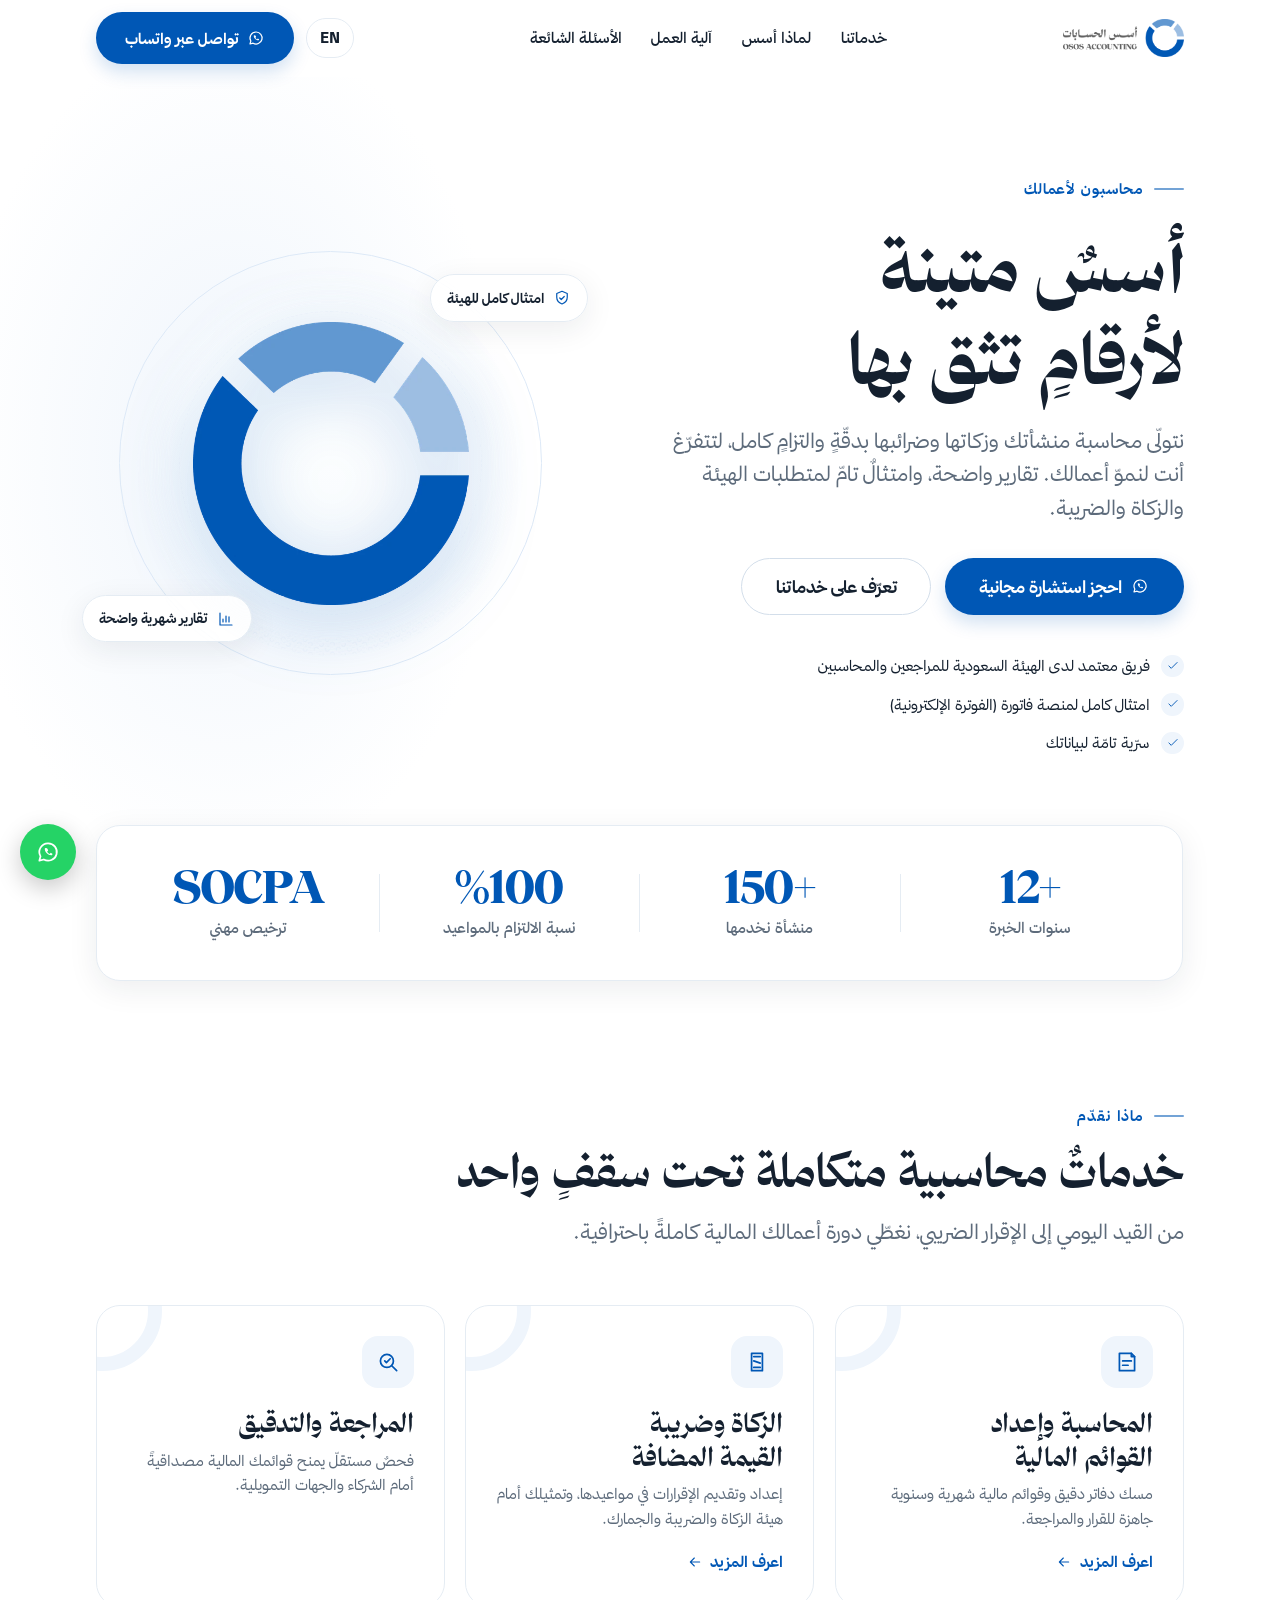
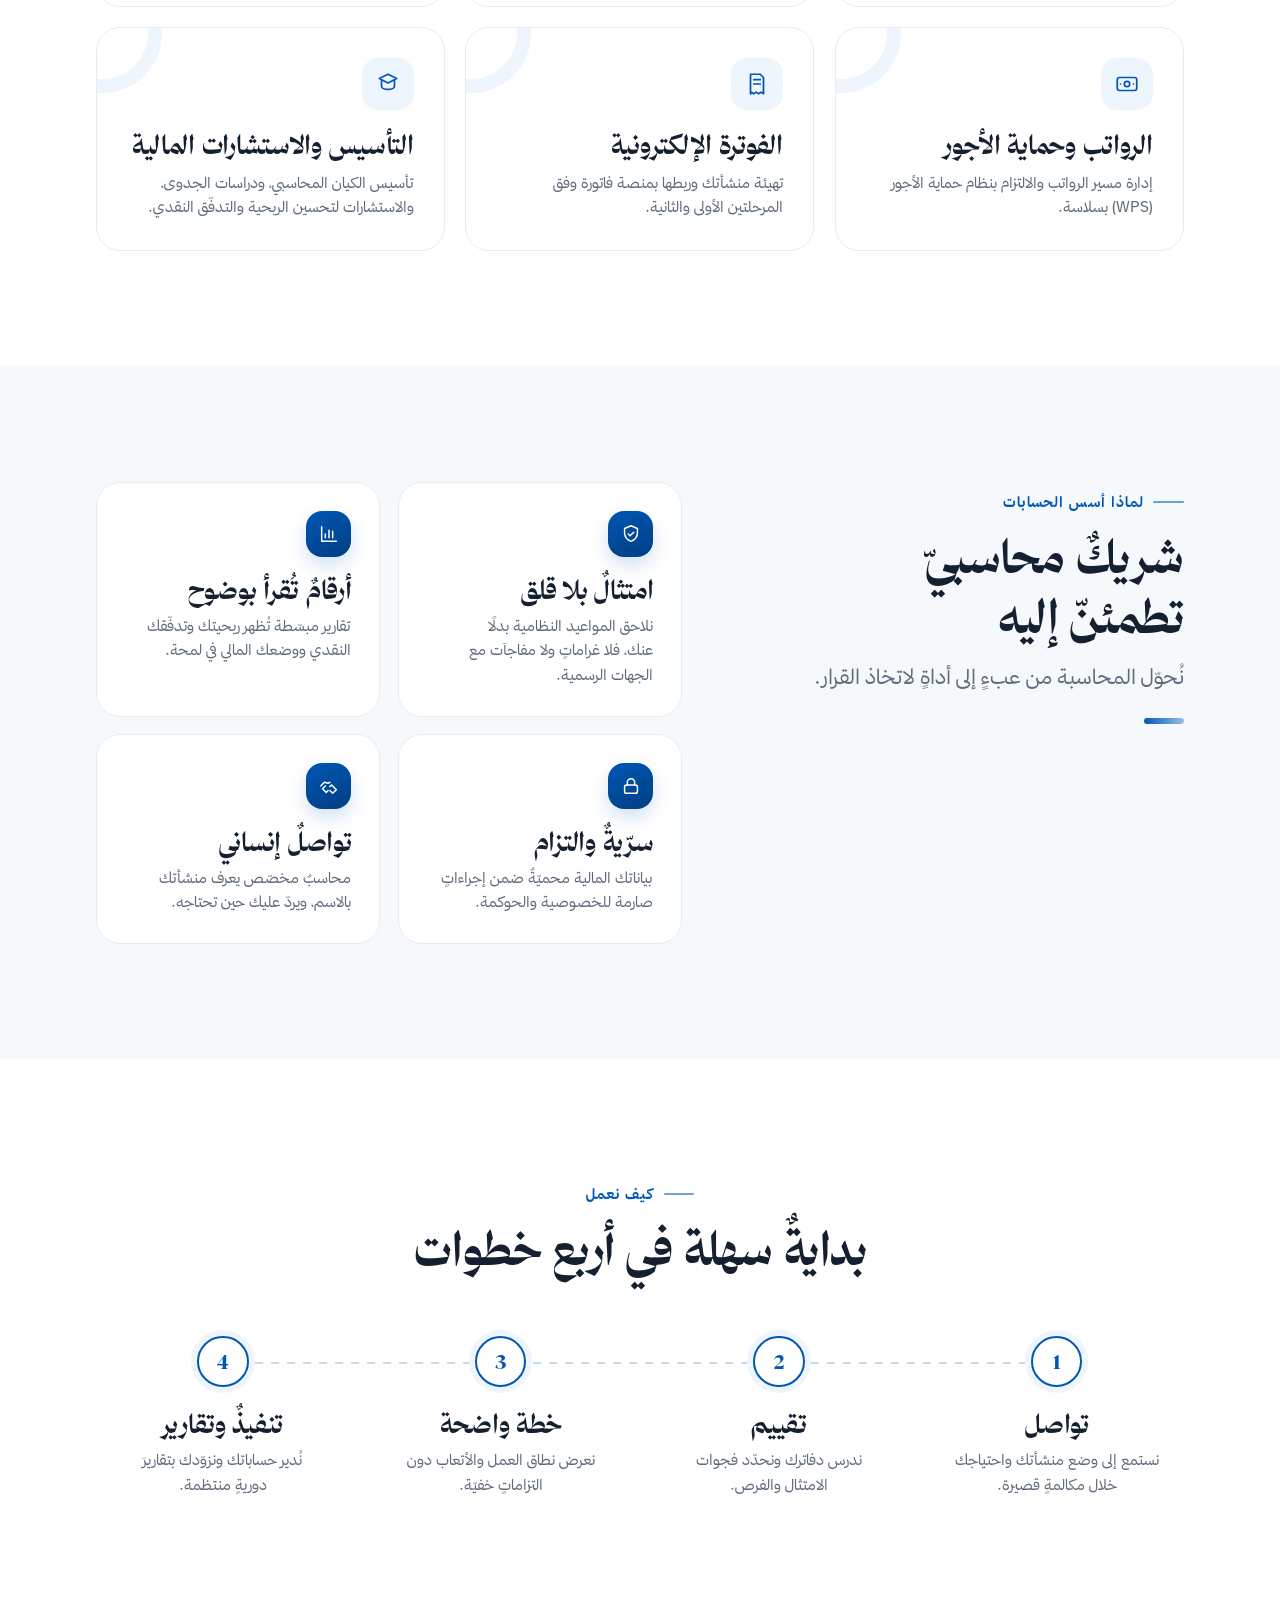
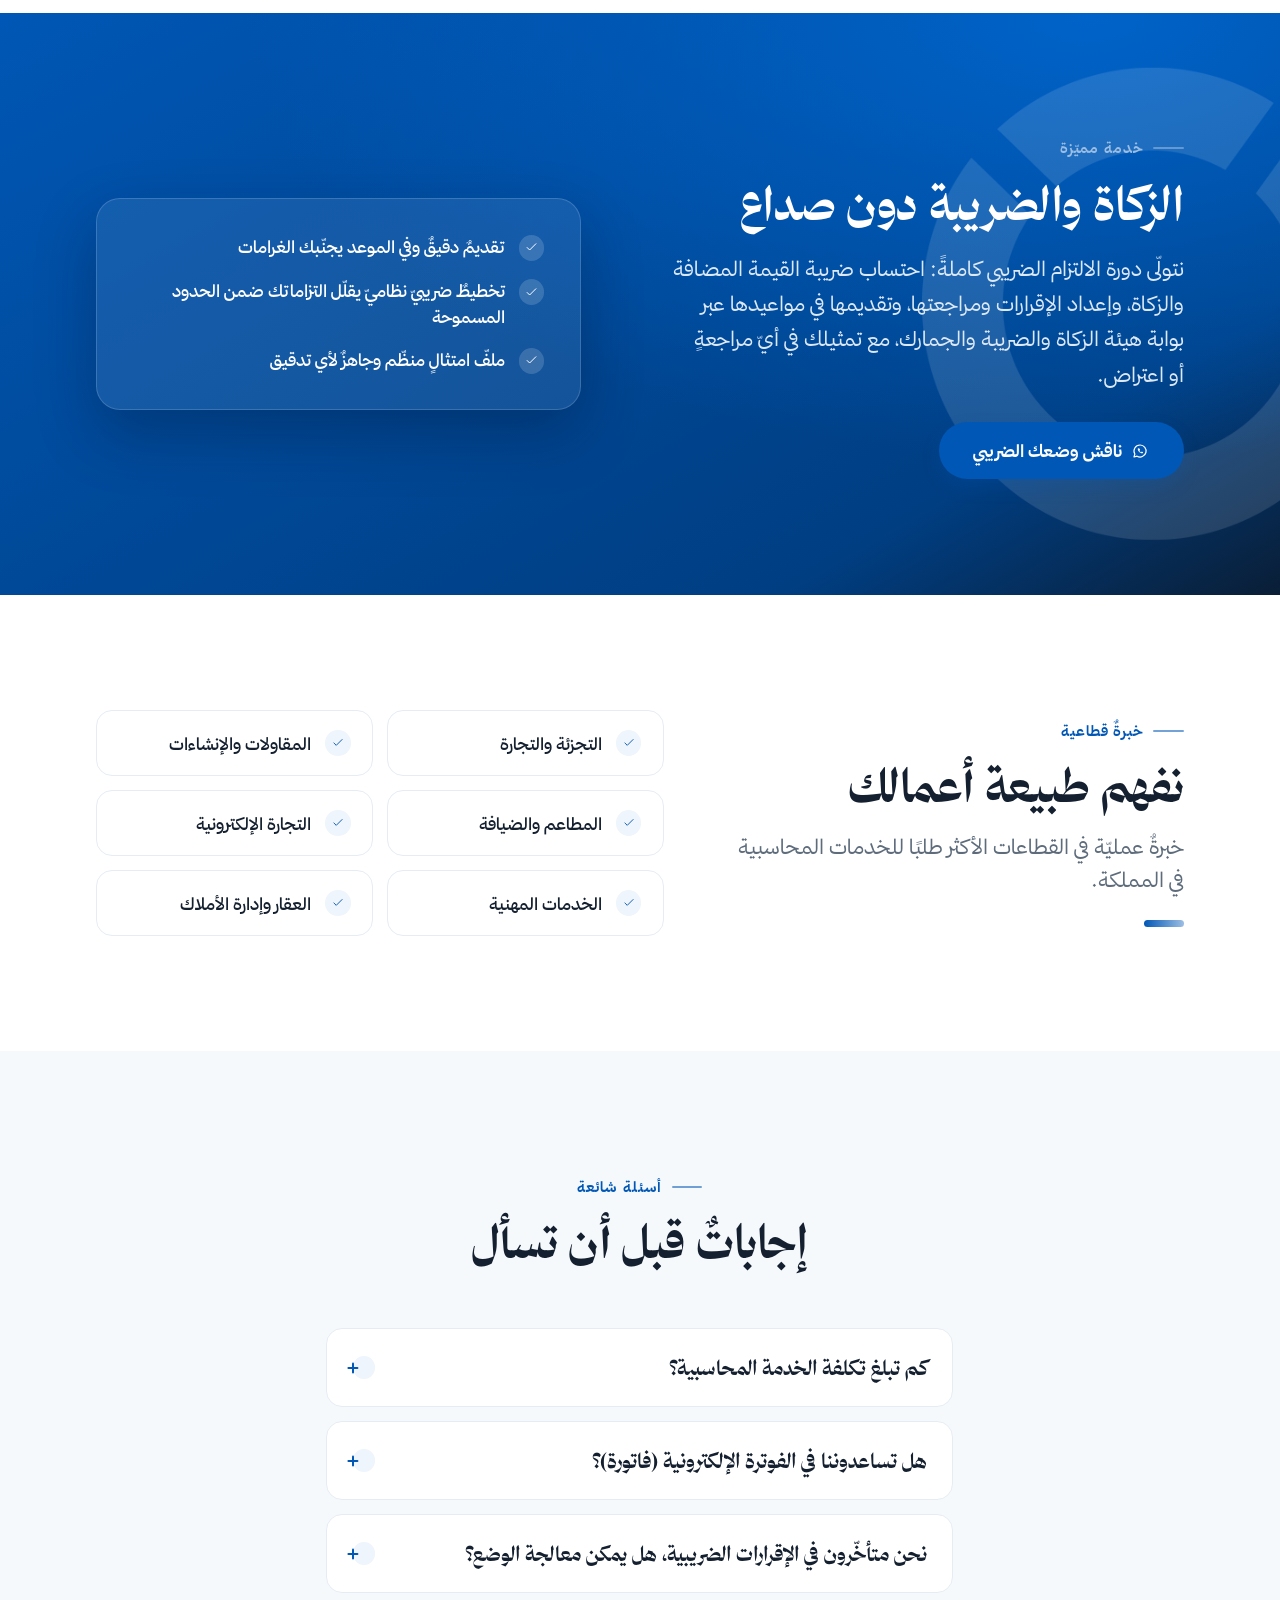
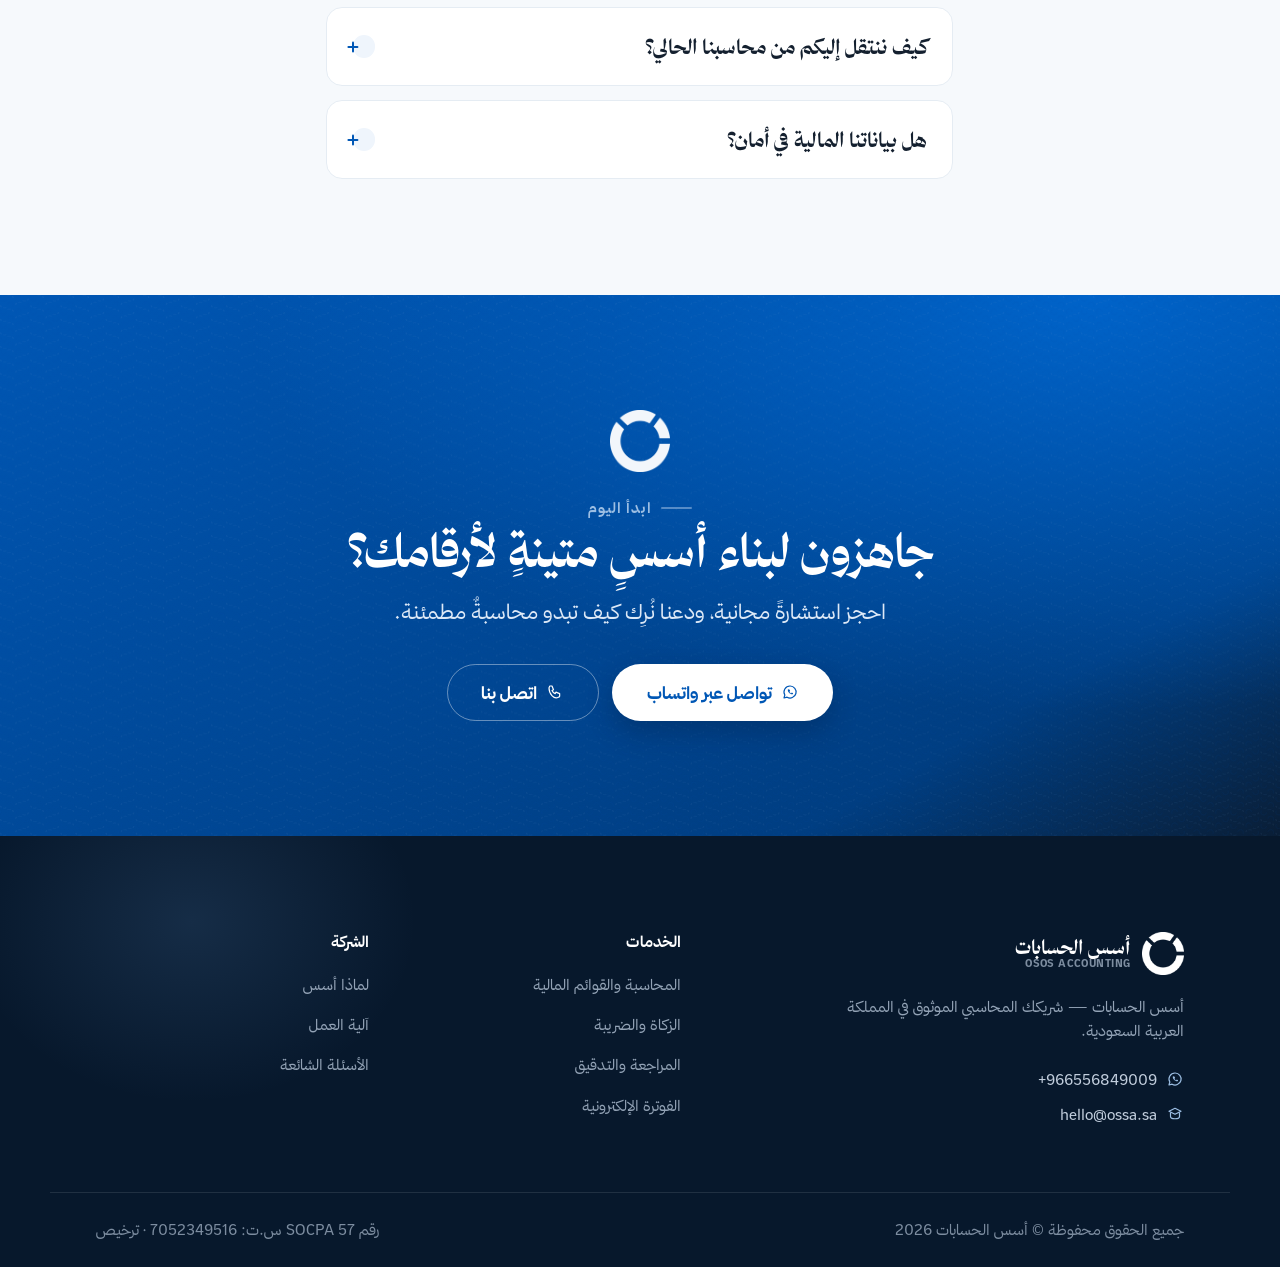
==== commit 7b0c994c: "Redeploy: white-ring mark fix, RTL arrow flip, scroll-rotating hero ring" ====
--- a/index.html
+++ b/index.html
@@ -1 +1 @@
-<!DOCTYPE html><html lang="ar" dir="rtl" data-astro-cid-5hce7sga> <head><meta charset="utf-8"><meta name="viewport" content="width=device-width, initial-scale=1"><title>أسس الحسابات | خدمات محاسبية وزكاة وضريبة موثوقة في السعودية</title><meta name="description" content="مكتب محاسبة معتمد يقدّم المحاسبة وإعداد القوائم المالية، الزكاة وضريبة القيمة المضافة، المراجعة، الرواتب، والفوترة الإلكترونية للمنشآت في المملكة. أرقام تثق بها."><link rel="canonical" href="https://ossa.sa/"><link rel="alternate" hreflang="en" href="https://ossa.sa/en"><link rel="alternate" hreflang="ar" href="https://ossa.sa/"><link rel="alternate" hreflang="x-default" href="https://ossa.sa/"><meta name="theme-color" content="#0057B5"><link rel="icon" type="image/png" sizes="32x32" href="/brand/favicon-32.png"><link rel="icon" type="image/png" sizes="256x256" href="/brand/favicon-256.png"><link rel="apple-touch-icon" href="/brand/apple-touch-icon.png"><!-- Open Graph / Twitter --><meta property="og:type" content="website"><meta property="og:locale" content="ar_SA"><meta property="og:title" content="أسس الحسابات | خدمات محاسبية وزكاة وضريبة موثوقة في السعودية"><meta property="og:description" content="مكتب محاسبة معتمد يقدّم المحاسبة وإعداد القوائم المالية، الزكاة وضريبة القيمة المضافة، المراجعة، الرواتب، والفوترة الإلكترونية للمنشآت في المملكة. أرقام تثق بها."><meta property="og:url" content="https://ossa.sa/"><meta property="og:image" content="https://ossa.sa/brand/og-image.png"><meta property="og:image:width" content="1200"><meta property="og:image:height" content="630"><meta name="twitter:card" content="summary_large_image"><meta name="twitter:title" content="أسس الحسابات | خدمات محاسبية وزكاة وضريبة موثوقة في السعودية"><meta name="twitter:description" content="مكتب محاسبة معتمد يقدّم المحاسبة وإعداد القوائم المالية، الزكاة وضريبة القيمة المضافة، المراجعة، الرواتب، والفوترة الإلكترونية للمنشآت في المملكة. أرقام تثق بها."><meta name="twitter:image" content="https://ossa.sa/brand/og-image.png"><link rel="preload" href="/fonts/thamaniah-serif-700.woff2" as="font" type="font/woff2" crossorigin><link rel="preload" href="/fonts/thamaniah-sans-400.woff2" as="font" type="font/woff2" crossorigin><script type="application/ld+json">{"@context":"https://schema.org","@graph":[{"@type":"AccountingService","@id":"https://ossa.sa/#organization","name":"أسس الحسابات","description":"مكتب محاسبة معتمد يقدّم المحاسبة وإعداد القوائم المالية، الزكاة وضريبة القيمة المضافة، المراجعة، الرواتب، والفوترة الإلكترونية للمنشآت في المملكة. أرقام تثق بها.","url":"https://ossa.sa","image":"https://ossa.sa/brand/og-image.png","areaServed":"SA","address":{"@type":"PostalAddress","addressLocality":"الرياض","addressRegion":"Riyadh","addressCountry":"SA"},"telephone":"+966556849009","email":"hello@ossa.sa"},{"@type":"FAQPage","mainEntity":[{"@type":"Question","name":"كم تبلغ تكلفة الخدمة المحاسبية؟","acceptedAnswer":{"@type":"Answer","text":"تعتمد الأتعاب على حجم منشأتك وعدد العمليات الشهرية ونطاق الخدمة. نقدّم لك عرضًا واضحًا وثابتًا بعد استشارةٍ مجانية، دون رسومٍ خفيّة."}},{"@type":"Question","name":"هل تساعدوننا في الفوترة الإلكترونية (فاتورة)؟","acceptedAnswer":{"@type":"Answer","text":"نعم، نهيّئ منشأتك ونربطها بمنصّة فاتورة وفق متطلبات المرحلتين، ونضمن توافق فواتيرك مع اشتراطات الهيئة."}},{"@type":"Question","name":"نحن متأخّرون في الإقرارات الضريبية، هل يمكن معالجة الوضع؟","acceptedAnswer":{"@type":"Answer","text":"بالتأكيد. نراجع وضعك، ونعالج المتأخرات، وننظّم ملفّك لدى هيئة الزكاة والضريبة لتعود إلى الالتزام بأسرع وقت."}},{"@type":"Question","name":"كيف ننتقل إليكم من محاسبنا الحالي؟","acceptedAnswer":{"@type":"Answer","text":"الانتقال سلس: نستلم بياناتك ودفاترك، ونراجع الأرصدة الافتتاحية، ونكمل العمل دون انقطاعٍ في تقاريرك."}},{"@type":"Question","name":"هل بياناتنا المالية في أمان؟","acceptedAnswer":{"@type":"Answer","text":"نعم، نلتزم بإجراءاتٍ صارمة للسرّية والوصول المحدود، وبياناتك لا تُشارك مع أيّ طرفٍ ثالث."}}]}]}</script><link rel="stylesheet" href="/_astro/index.BjRNSdXM.css"></head> <body data-astro-cid-5hce7sga> <a href="#main" class="skip-link" data-astro-cid-5hce7sga>تجاوز إلى المحتوى</a> <header class="site-header" data-header data-astro-cid-ctg3m53h> <div class="container site-header__inner" data-astro-cid-ctg3m53h> <a href="/" class="brand" aria-label="أسس الحسابات" data-astro-cid-ctg3m53h> <img src="/brand/logo-horizontal.webp" alt="أسس الحسابات" width="190" height="60" class="brand__logo" data-astro-cid-ctg3m53h> </a> <nav class="nav" aria-label="التنقّل الرئيسي" data-astro-cid-ctg3m53h> <a href="#services" class="nav__link" data-astro-cid-ctg3m53h>خدماتنا</a><a href="#why" class="nav__link" data-astro-cid-ctg3m53h>لماذا أسس</a><a href="#process" class="nav__link" data-astro-cid-ctg3m53h>آلية العمل</a><a href="#faq" class="nav__link" data-astro-cid-ctg3m53h>الأسئلة الشائعة</a> </nav> <div class="site-header__actions" data-astro-cid-ctg3m53h> <a class="lang" href="/en" hreflang="en" aria-label="Switch to English" data-astro-cid-bvxdwma5>EN</a>  <span class="site-header__cta" data-astro-cid-ctg3m53h><a href="https://wa.me/966556849009?text=%D9%85%D8%B1%D8%AD%D8%A8%D9%8B%D8%A7%D8%8C%20%D8%A3%D8%B1%D8%BA%D8%A8%20%D9%81%D9%8A%20%D8%A7%D9%84%D8%A7%D8%B3%D8%AA%D9%81%D8%B3%D8%A7%D8%B1%20%D8%B9%D9%86%20%D8%AE%D8%AF%D9%85%D8%A7%D8%AA%D9%83%D9%85%20%D8%A7%D9%84%D9%85%D8%AD%D8%A7%D8%B3%D8%A8%D9%8A%D8%A9." class="btn btn--primary" target="_blank" rel="noopener"> <svg width="18" height="18" viewBox="0 0 24 24" fill="none" stroke="currentColor" stroke-width="1.6" stroke-linecap="round" stroke-linejoin="round" aria-hidden="true"><path d="M12 4a8 8 0 0 0-6.9 12L4 20l4.1-1.1A8 8 0 1 0 12 4z"/><path d="M9 9c0 3 3 6 6 6 .8 0 1.3-.8 1-1.5l-1.5-.7-1 1c-1-.4-1.9-1.3-2.3-2.3l1-1-.7-1.5C10.8 7.7 9 8.2 9 9z" fill="currentColor" stroke="none"/></svg> تواصل عبر واتساب </a></span> </div> </div> </header> <script type="module">const o=document.querySelector("[data-header]");if(o){const e=()=>o.classList.toggle("is-scrolled",window.scrollY>12);e(),window.addEventListener("scroll",e,{passive:!0})}</script>  <main id="main" data-astro-cid-5hce7sga>  <section class="hero" data-astro-cid-anhloy43> <span class="hero__glow" aria-hidden="true" data-astro-cid-anhloy43></span> <div class="container hero__grid" data-astro-cid-anhloy43> <div class="hero__copy" data-astro-cid-anhloy43> <span class="eyebrow" data-reveal data-astro-cid-anhloy43>محاسبون لأعمالك</span> <h1 class="hero__title" data-reveal data-reveal-delay="1" data-astro-cid-anhloy43>أسسٌ متينة لأرقامٍ تثق بها</h1> <p class="hero__subhead" data-reveal data-reveal-delay="2" data-astro-cid-anhloy43>نتولّى محاسبة منشأتك وزكاتها وضرائبها بدقّةٍ والتزامٍ كامل، لتتفرّغ أنت لنموّ أعمالك. تقارير واضحة، وامتثالٌ تامّ لمتطلبات الهيئة والزكاة والضريبة.</p> <div class="hero__actions" data-reveal data-reveal-delay="3" data-astro-cid-anhloy43> <a href="https://wa.me/966556849009?text=%D9%85%D8%B1%D8%AD%D8%A8%D9%8B%D8%A7%D8%8C%20%D8%A3%D8%B1%D8%BA%D8%A8%20%D8%A8%D8%AD%D8%AC%D8%B2%20%D8%A7%D8%B3%D8%AA%D8%B4%D8%A7%D8%B1%D8%A9%20%D9%85%D8%AD%D8%A7%D8%B3%D8%A8%D9%8A%D8%A9%20%D9%85%D8%AC%D8%A7%D9%86%D9%8A%D8%A9." class="btn btn--primary btn--lg" target="_blank" rel="noopener"> <svg width="18" height="18" viewBox="0 0 24 24" fill="none" stroke="currentColor" stroke-width="1.6" stroke-linecap="round" stroke-linejoin="round" aria-hidden="true"><path d="M12 4a8 8 0 0 0-6.9 12L4 20l4.1-1.1A8 8 0 1 0 12 4z"/><path d="M9 9c0 3 3 6 6 6 .8 0 1.3-.8 1-1.5l-1.5-.7-1 1c-1-.4-1.9-1.3-2.3-2.3l1-1-.7-1.5C10.8 7.7 9 8.2 9 9z" fill="currentColor" stroke="none"/></svg> احجز استشارة مجانية </a> <a href="#services" class="btn btn--ghost btn--lg">  تعرّف على خدماتنا </a> </div> <ul class="hero__highlights" data-reveal data-reveal-delay="3" data-astro-cid-anhloy43> <li data-astro-cid-anhloy43> <span class="hero__check" data-astro-cid-anhloy43> <svg width="14" height="14" viewBox="0 0 24 24" fill="none" stroke="currentColor" stroke-width="1.6" stroke-linecap="round" stroke-linejoin="round" aria-hidden="true"><path d="M5 12l4 4 10-10"/></svg> </span> <span data-astro-cid-anhloy43>فريق معتمد لدى الهيئة السعودية للمراجعين والمحاسبين</span> </li><li data-astro-cid-anhloy43> <span class="hero__check" data-astro-cid-anhloy43> <svg width="14" height="14" viewBox="0 0 24 24" fill="none" stroke="currentColor" stroke-width="1.6" stroke-linecap="round" stroke-linejoin="round" aria-hidden="true"><path d="M5 12l4 4 10-10"/></svg> </span> <span data-astro-cid-anhloy43>امتثال كامل لمنصة فاتورة (الفوترة الإلكترونية)</span> </li><li data-astro-cid-anhloy43> <span class="hero__check" data-astro-cid-anhloy43> <svg width="14" height="14" viewBox="0 0 24 24" fill="none" stroke="currentColor" stroke-width="1.6" stroke-linecap="round" stroke-linejoin="round" aria-hidden="true"><path d="M5 12l4 4 10-10"/></svg> </span> <span data-astro-cid-anhloy43>سرّية تامّة لبياناتك</span> </li> </ul> </div> <div class="hero__visual" data-reveal aria-hidden="true" data-astro-cid-anhloy43> <div class="hero__stage" data-astro-cid-anhloy43> <span class="hero__ring hero__ring--1" data-astro-cid-anhloy43></span> <span class="hero__ring hero__ring--2" data-astro-cid-anhloy43></span> <span class="hero__pattern" data-astro-cid-anhloy43></span> <span class="hero__mark" data-astro-cid-anhloy43> <img src="/brand/mark.webp" alt="" width="512" height="525" loading="eager" data-astro-cid-anhloy43> </span> <span class="hero__chip hero__chip--a is-rtl" data-astro-cid-anhloy43> <svg width="18" height="18" viewBox="0 0 24 24" fill="none" stroke="currentColor" stroke-width="1.6" stroke-linecap="round" stroke-linejoin="round" aria-hidden="true"><path d="M12 3l7 3v5c0 4.5-3 7.5-7 9-4-1.5-7-4.5-7-9V6z"/><path d="M9 12l2 2 4-4"/></svg> <span data-astro-cid-anhloy43>امتثال كامل للهيئة</span> </span> <span class="hero__chip hero__chip--b is-rtl" data-astro-cid-anhloy43> <svg width="18" height="18" viewBox="0 0 24 24" fill="none" stroke="currentColor" stroke-width="1.6" stroke-linecap="round" stroke-linejoin="round" aria-hidden="true"><path d="M4 20V4M4 20h16"/><path d="M8 16v-4M12 16V8M16 16v-7"/></svg> <span data-astro-cid-anhloy43>تقارير شهرية واضحة</span> </span> </div> </div> </div> </section> <section class="trust" data-astro-cid-4fq3dkzl> <div class="container" data-astro-cid-4fq3dkzl> <ul class="trust__row" data-reveal data-astro-cid-4fq3dkzl> <li class="trust__item" data-astro-cid-4fq3dkzl> <span class="trust__value" data-astro-cid-4fq3dkzl>+12</span> <span class="trust__label" data-astro-cid-4fq3dkzl>سنوات الخبرة</span> </li><li class="trust__item" data-astro-cid-4fq3dkzl> <span class="trust__value" data-astro-cid-4fq3dkzl>+150</span> <span class="trust__label" data-astro-cid-4fq3dkzl>منشأة نخدمها</span> </li><li class="trust__item" data-astro-cid-4fq3dkzl> <span class="trust__value" data-astro-cid-4fq3dkzl>%100</span> <span class="trust__label" data-astro-cid-4fq3dkzl>نسبة الالتزام بالمواعيد</span> </li><li class="trust__item" data-astro-cid-4fq3dkzl> <span class="trust__value" data-astro-cid-4fq3dkzl>SOCPA</span> <span class="trust__label" data-astro-cid-4fq3dkzl>ترخيص مهني</span> </li> </ul> </div> </section> <section class="section" id="services" data-astro-cid-bp4bfslc> <div class="container" data-astro-cid-bp4bfslc> <header class="section-head" data-reveal data-astro-cid-bp4bfslc> <span class="eyebrow" data-astro-cid-bp4bfslc>ماذا نقدّم</span> <h2 class="section-head__title" data-astro-cid-bp4bfslc>خدماتٌ محاسبية متكاملة تحت سقفٍ واحد</h2> <p class="section-head__lede" data-astro-cid-bp4bfslc>من القيد اليومي إلى الإقرار الضريبي، نغطّي دورة أعمالك المالية كاملةً باحترافية.</p> </header> <div class="svc__grid" data-astro-cid-bp4bfslc> <a href="#detail-accounting" data-reveal="true" data-reveal-delay="1" data-astro-cid-bp4bfslc="true" class="card svc card--hover"> <span class="svc__icon" data-astro-cid-bp4bfslc> <svg width="26" height="26" viewBox="0 0 24 24" fill="none" stroke="currentColor" stroke-width="1.6" stroke-linecap="round" stroke-linejoin="round" aria-hidden="true"><path d="M5 4h11l3 3v13H5z"/><path d="M16 4v3h3"/><path d="M8 11h8M8 15h5"/></svg> </span> <h3 class="svc__title" data-astro-cid-bp4bfslc>المحاسبة وإعداد القوائم المالية</h3> <p class="svc__body" data-astro-cid-bp4bfslc>مسك دفاتر دقيق وقوائم مالية شهرية وسنوية جاهزة للقرار والمراجعة.</p> <span class="arrow-link svc__more" data-astro-cid-bp4bfslc> اعرف المزيد <svg width="16" height="16" viewBox="0 0 24 24" fill="none" stroke="currentColor" stroke-width="1.6" stroke-linecap="round" stroke-linejoin="round" aria-hidden="true"><path d="M5 12h14M13 6l6 6-6 6"/></svg> </span></a><a href="#detail-tax" data-reveal="true" data-reveal-delay="2" data-astro-cid-bp4bfslc="true" class="card svc card--hover"> <span class="svc__icon" data-astro-cid-bp4bfslc> <svg width="26" height="26" viewBox="0 0 24 24" fill="none" stroke="currentColor" stroke-width="1.6" stroke-linecap="round" stroke-linejoin="round" aria-hidden="true"><path d="M9 7h6M9 17h6"/><path d="M7 4h10v16H7z"/><path d="M9 11l6 2"/></svg> </span> <h3 class="svc__title" data-astro-cid-bp4bfslc>الزكاة وضريبة القيمة المضافة</h3> <p class="svc__body" data-astro-cid-bp4bfslc>إعداد وتقديم الإقرارات في مواعيدها، وتمثيلك أمام هيئة الزكاة والضريبة والجمارك.</p> <span class="arrow-link svc__more" data-astro-cid-bp4bfslc> اعرف المزيد <svg width="16" height="16" viewBox="0 0 24 24" fill="none" stroke="currentColor" stroke-width="1.6" stroke-linecap="round" stroke-linejoin="round" aria-hidden="true"><path d="M5 12h14M13 6l6 6-6 6"/></svg> </span></a><div data-reveal="true" data-reveal-delay="3" data-astro-cid-bp4bfslc="true" class="card svc"> <span class="svc__icon" data-astro-cid-bp4bfslc> <svg width="26" height="26" viewBox="0 0 24 24" fill="none" stroke="currentColor" stroke-width="1.6" stroke-linecap="round" stroke-linejoin="round" aria-hidden="true"><circle cx="11" cy="11" r="6"/><path d="M20 20l-4.3-4.3"/><path d="M9 11l1.5 1.5L14 9"/></svg> </span> <h3 class="svc__title" data-astro-cid-bp4bfslc>المراجعة والتدقيق</h3> <p class="svc__body" data-astro-cid-bp4bfslc>فحصٌ مستقلّ يمنح قوائمك المالية مصداقيةً أمام الشركاء والجهات التمويلية.</p> </div><div data-reveal="true" data-reveal-delay="1" data-astro-cid-bp4bfslc="true" class="card svc"> <span class="svc__icon" data-astro-cid-bp4bfslc> <svg width="26" height="26" viewBox="0 0 24 24" fill="none" stroke="currentColor" stroke-width="1.6" stroke-linecap="round" stroke-linejoin="round" aria-hidden="true"><rect x="3" y="6" width="18" height="12" rx="2"/><circle cx="12" cy="12" r="2.5"/><path d="M6 12h.01M18 12h.01"/></svg> </span> <h3 class="svc__title" data-astro-cid-bp4bfslc>الرواتب وحماية الأجور</h3> <p class="svc__body" data-astro-cid-bp4bfslc>إدارة مسير الرواتب والالتزام بنظام حماية الأجور (WPS) بسلاسة.</p> </div><div data-reveal="true" data-reveal-delay="2" data-astro-cid-bp4bfslc="true" class="card svc"> <span class="svc__icon" data-astro-cid-bp4bfslc> <svg width="26" height="26" viewBox="0 0 24 24" fill="none" stroke="currentColor" stroke-width="1.6" stroke-linecap="round" stroke-linejoin="round" aria-hidden="true"><path d="M6 3h9l3 3v15l-2.2-1.5L13.5 21l-2.3-1.5L9 21l-2.2-1.5L6 21z"/><path d="M9 8h6M9 12h6"/></svg> </span> <h3 class="svc__title" data-astro-cid-bp4bfslc>الفوترة الإلكترونية</h3> <p class="svc__body" data-astro-cid-bp4bfslc>تهيئة منشأتك وربطها بمنصة فاتورة وفق المرحلتين الأولى والثانية.</p> </div><div data-reveal="true" data-reveal-delay="3" data-astro-cid-bp4bfslc="true" class="card svc"> <span class="svc__icon" data-astro-cid-bp4bfslc> <svg width="26" height="26" viewBox="0 0 24 24" fill="none" stroke="currentColor" stroke-width="1.6" stroke-linecap="round" stroke-linejoin="round" aria-hidden="true"><path d="M12 3l8 4-8 4-8-4 8-4z"/><path d="M6 9v5c0 1.7 2.7 3 6 3s6-1.3 6-3V9"/></svg> </span> <h3 class="svc__title" data-astro-cid-bp4bfslc>التأسيس والاستشارات المالية</h3> <p class="svc__body" data-astro-cid-bp4bfslc>تأسيس الكيان المحاسبي، ودراسات الجدوى، والاستشارات لتحسين الربحية والتدفّق النقدي.</p> </div> </div> </div> </section> <section class="section section--tint why" id="why" data-astro-cid-w3z23hby> <div class="container why__layout" data-astro-cid-w3z23hby> <header class="section-head why__head" data-reveal data-astro-cid-w3z23hby> <span class="eyebrow" data-astro-cid-w3z23hby>لماذا أسس الحسابات</span> <h2 class="section-head__title" data-astro-cid-w3z23hby>شريكٌ محاسبيّ تطمئنّ إليه</h2> <p class="section-head__lede" data-astro-cid-w3z23hby>نُحوّل المحاسبة من عبءٍ إلى أداةٍ لاتخاذ القرار.</p> <span class="arc-accent why__accent" aria-hidden="true" data-astro-cid-w3z23hby></span> </header> <div class="why__grid" data-astro-cid-w3z23hby> <article class="why-card" data-reveal data-reveal-delay="1" data-astro-cid-w3z23hby> <span class="why-card__icon" data-astro-cid-w3z23hby> <svg width="22" height="22" viewBox="0 0 24 24" fill="none" stroke="currentColor" stroke-width="1.6" stroke-linecap="round" stroke-linejoin="round" aria-hidden="true"><path d="M12 3l7 3v5c0 4.5-3 7.5-7 9-4-1.5-7-4.5-7-9V6z"/><path d="M9 12l2 2 4-4"/></svg> </span> <h3 class="why-card__title" data-astro-cid-w3z23hby>امتثالٌ بلا قلق</h3> <p class="why-card__body" data-astro-cid-w3z23hby>نلاحق المواعيد النظامية بدلًا عنك، فلا غراماتٍ ولا مفاجآت مع الجهات الرسمية.</p> </article><article class="why-card" data-reveal data-reveal-delay="2" data-astro-cid-w3z23hby> <span class="why-card__icon" data-astro-cid-w3z23hby> <svg width="22" height="22" viewBox="0 0 24 24" fill="none" stroke="currentColor" stroke-width="1.6" stroke-linecap="round" stroke-linejoin="round" aria-hidden="true"><path d="M4 20V4M4 20h16"/><path d="M8 16v-4M12 16V8M16 16v-7"/></svg> </span> <h3 class="why-card__title" data-astro-cid-w3z23hby>أرقامٌ تُقرأ بوضوح</h3> <p class="why-card__body" data-astro-cid-w3z23hby>تقارير مبسّطة تُظهر ربحيتك وتدفّقك النقدي ووضعك المالي في لمحة.</p> </article><article class="why-card" data-reveal data-reveal-delay="1" data-astro-cid-w3z23hby> <span class="why-card__icon" data-astro-cid-w3z23hby> <svg width="22" height="22" viewBox="0 0 24 24" fill="none" stroke="currentColor" stroke-width="1.6" stroke-linecap="round" stroke-linejoin="round" aria-hidden="true"><rect x="5" y="11" width="14" height="9" rx="2"/><path d="M8 11V8a4 4 0 0 1 8 0v3"/></svg> </span> <h3 class="why-card__title" data-astro-cid-w3z23hby>سرّيةٌ والتزام</h3> <p class="why-card__body" data-astro-cid-w3z23hby>بياناتك المالية محميّةٌ ضمن إجراءاتٍ صارمة للخصوصية والحوكمة.</p> </article><article class="why-card" data-reveal data-reveal-delay="2" data-astro-cid-w3z23hby> <span class="why-card__icon" data-astro-cid-w3z23hby> <svg width="22" height="22" viewBox="0 0 24 24" fill="none" stroke="currentColor" stroke-width="1.6" stroke-linecap="round" stroke-linejoin="round" aria-hidden="true"><path d="M11 17l-2 2-4-4 3-3"/><path d="M13 17l3 3 4-4-5-5-2 1.5"/><path d="M3 12l4-4 4 1 2-1"/></svg> </span> <h3 class="why-card__title" data-astro-cid-w3z23hby>تواصلٌ إنساني</h3> <p class="why-card__body" data-astro-cid-w3z23hby>محاسبٌ مخصّص يعرف منشأتك بالاسم، ويردّ عليك حين تحتاجه.</p> </article> </div> </div> </section> <section class="section process" id="process" data-astro-cid-gto3gzpn> <div class="container" data-astro-cid-gto3gzpn> <header class="section-head section-head--center" data-reveal data-astro-cid-gto3gzpn> <span class="eyebrow" data-astro-cid-gto3gzpn>كيف نعمل</span> <h2 class="section-head__title" data-astro-cid-gto3gzpn>بدايةٌ سهلة في أربع خطوات</h2>  </header> <ol class="process__list" data-astro-cid-gto3gzpn> <li class="step" data-reveal data-reveal-delay="1" data-astro-cid-gto3gzpn> <span class="step__node" data-astro-cid-gto3gzpn> <span class="step__num" data-astro-cid-gto3gzpn>1</span> </span> <h3 class="step__title" data-astro-cid-gto3gzpn>تواصل</h3> <p class="step__body" data-astro-cid-gto3gzpn>نستمع إلى وضع منشأتك واحتياجك خلال مكالمةٍ قصيرة.</p> </li><li class="step" data-reveal data-reveal-delay="2" data-astro-cid-gto3gzpn> <span class="step__node" data-astro-cid-gto3gzpn> <span class="step__num" data-astro-cid-gto3gzpn>2</span> </span> <h3 class="step__title" data-astro-cid-gto3gzpn>تقييم</h3> <p class="step__body" data-astro-cid-gto3gzpn>ندرس دفاترك ونحدّد فجوات الامتثال والفرص.</p> </li><li class="step" data-reveal data-reveal-delay="3" data-astro-cid-gto3gzpn> <span class="step__node" data-astro-cid-gto3gzpn> <span class="step__num" data-astro-cid-gto3gzpn>3</span> </span> <h3 class="step__title" data-astro-cid-gto3gzpn>خطة واضحة</h3> <p class="step__body" data-astro-cid-gto3gzpn>نعرض نطاق العمل والأتعاب دون التزاماتٍ خفيّة.</p> </li><li class="step" data-reveal data-reveal-delay="4" data-astro-cid-gto3gzpn> <span class="step__node" data-astro-cid-gto3gzpn> <span class="step__num" data-astro-cid-gto3gzpn>4</span> </span> <h3 class="step__title" data-astro-cid-gto3gzpn>تنفيذٌ وتقارير</h3> <p class="step__body" data-astro-cid-gto3gzpn>نُدير حساباتك ونزوّدك بتقاريرَ دوريةٍ منتظمة.</p> </li> </ol> </div> </section> <section class="section section--blue detail" id="detail-tax" data-astro-cid-b7ib53vj> <span class="detail__decor" aria-hidden="true" data-astro-cid-b7ib53vj> <img src="/brand/mark-white.png" alt="" width="512" height="525" data-astro-cid-b7ib53vj> </span> <div class="container detail__grid" data-astro-cid-b7ib53vj> <div class="detail__copy" data-reveal data-astro-cid-b7ib53vj> <span class="eyebrow" data-astro-cid-b7ib53vj>خدمة مميّزة</span> <h2 class="detail__title" data-astro-cid-b7ib53vj>الزكاة والضريبة دون صداع</h2> <p class="detail__body" data-astro-cid-b7ib53vj>نتولّى دورة الالتزام الضريبي كاملةً: احتساب ضريبة القيمة المضافة والزكاة، وإعداد الإقرارات ومراجعتها، وتقديمها في مواعيدها عبر بوابة هيئة الزكاة والضريبة والجمارك، مع تمثيلك في أيّ مراجعةٍ أو اعتراض.</p> <div class="detail__cta" data-astro-cid-b7ib53vj><a href="https://wa.me/966556849009?text=%D9%84%D8%AF%D9%8A%D9%91%20%D8%A7%D8%B3%D8%AA%D9%81%D8%B3%D8%A7%D8%B1%20%D8%A8%D8%AE%D8%B5%D9%88%D8%B5%20%D8%A7%D9%84%D8%B2%D9%83%D8%A7%D8%A9%20%D9%88%D8%B6%D8%B1%D9%8A%D8%A8%D8%A9%20%D8%A7%D9%84%D9%82%D9%8A%D9%85%D8%A9%20%D8%A7%D9%84%D9%85%D8%B6%D8%A7%D9%81%D8%A9." class="btn btn--primary btn--lg" target="_blank" rel="noopener"> <svg width="18" height="18" viewBox="0 0 24 24" fill="none" stroke="currentColor" stroke-width="1.6" stroke-linecap="round" stroke-linejoin="round" aria-hidden="true"><path d="M12 4a8 8 0 0 0-6.9 12L4 20l4.1-1.1A8 8 0 1 0 12 4z"/><path d="M9 9c0 3 3 6 6 6 .8 0 1.3-.8 1-1.5l-1.5-.7-1 1c-1-.4-1.9-1.3-2.3-2.3l1-1-.7-1.5C10.8 7.7 9 8.2 9 9z" fill="currentColor" stroke="none"/></svg> ناقش وضعك الضريبي </a></div> </div> <ul class="detail__outcomes" data-reveal data-reveal-delay="1" data-astro-cid-b7ib53vj> <li data-astro-cid-b7ib53vj> <span class="detail__check" data-astro-cid-b7ib53vj> <svg width="15" height="15" viewBox="0 0 24 24" fill="none" stroke="currentColor" stroke-width="1.6" stroke-linecap="round" stroke-linejoin="round" aria-hidden="true"><path d="M5 12l4 4 10-10"/></svg> </span> <span data-astro-cid-b7ib53vj>تقديمٌ دقيقٌ وفي الموعد يجنّبك الغرامات</span> </li><li data-astro-cid-b7ib53vj> <span class="detail__check" data-astro-cid-b7ib53vj> <svg width="15" height="15" viewBox="0 0 24 24" fill="none" stroke="currentColor" stroke-width="1.6" stroke-linecap="round" stroke-linejoin="round" aria-hidden="true"><path d="M5 12l4 4 10-10"/></svg> </span> <span data-astro-cid-b7ib53vj>تخطيطٌ ضريبيّ نظاميّ يقلّل التزاماتك ضمن الحدود المسموحة</span> </li><li data-astro-cid-b7ib53vj> <span class="detail__check" data-astro-cid-b7ib53vj> <svg width="15" height="15" viewBox="0 0 24 24" fill="none" stroke="currentColor" stroke-width="1.6" stroke-linecap="round" stroke-linejoin="round" aria-hidden="true"><path d="M5 12l4 4 10-10"/></svg> </span> <span data-astro-cid-b7ib53vj>ملفّ امتثالٍ منظّم وجاهزٌ لأي تدقيق</span> </li> </ul> </div> </section> <section class="section ind" id="industries" data-astro-cid-nmcm7ml6> <div class="container ind__grid" data-astro-cid-nmcm7ml6> <header class="section-head ind__head" data-reveal data-astro-cid-nmcm7ml6> <span class="eyebrow" data-astro-cid-nmcm7ml6>خبرةٌ قطاعية</span> <h2 class="section-head__title" data-astro-cid-nmcm7ml6>نفهم طبيعة أعمالك</h2> <p class="section-head__lede" data-astro-cid-nmcm7ml6>خبرةٌ عمليّة في القطاعات الأكثر طلبًا للخدمات المحاسبية في المملكة.</p> <span class="arc-accent ind__accent" aria-hidden="true" data-astro-cid-nmcm7ml6></span> </header> <ul class="ind__list" data-reveal data-reveal-delay="1" data-astro-cid-nmcm7ml6> <li class="ind__item" data-astro-cid-nmcm7ml6> <span class="ind__bullet" data-astro-cid-nmcm7ml6> <svg width="14" height="14" viewBox="0 0 24 24" fill="none" stroke="currentColor" stroke-width="1.6" stroke-linecap="round" stroke-linejoin="round" aria-hidden="true"><path d="M5 12l4 4 10-10"/></svg> </span> <span data-astro-cid-nmcm7ml6>التجزئة والتجارة</span> </li><li class="ind__item" data-astro-cid-nmcm7ml6> <span class="ind__bullet" data-astro-cid-nmcm7ml6> <svg width="14" height="14" viewBox="0 0 24 24" fill="none" stroke="currentColor" stroke-width="1.6" stroke-linecap="round" stroke-linejoin="round" aria-hidden="true"><path d="M5 12l4 4 10-10"/></svg> </span> <span data-astro-cid-nmcm7ml6>المقاولات والإنشاءات</span> </li><li class="ind__item" data-astro-cid-nmcm7ml6> <span class="ind__bullet" data-astro-cid-nmcm7ml6> <svg width="14" height="14" viewBox="0 0 24 24" fill="none" stroke="currentColor" stroke-width="1.6" stroke-linecap="round" stroke-linejoin="round" aria-hidden="true"><path d="M5 12l4 4 10-10"/></svg> </span> <span data-astro-cid-nmcm7ml6>المطاعم والضيافة</span> </li><li class="ind__item" data-astro-cid-nmcm7ml6> <span class="ind__bullet" data-astro-cid-nmcm7ml6> <svg width="14" height="14" viewBox="0 0 24 24" fill="none" stroke="currentColor" stroke-width="1.6" stroke-linecap="round" stroke-linejoin="round" aria-hidden="true"><path d="M5 12l4 4 10-10"/></svg> </span> <span data-astro-cid-nmcm7ml6>التجارة الإلكترونية</span> </li><li class="ind__item" data-astro-cid-nmcm7ml6> <span class="ind__bullet" data-astro-cid-nmcm7ml6> <svg width="14" height="14" viewBox="0 0 24 24" fill="none" stroke="currentColor" stroke-width="1.6" stroke-linecap="round" stroke-linejoin="round" aria-hidden="true"><path d="M5 12l4 4 10-10"/></svg> </span> <span data-astro-cid-nmcm7ml6>الخدمات المهنية</span> </li><li class="ind__item" data-astro-cid-nmcm7ml6> <span class="ind__bullet" data-astro-cid-nmcm7ml6> <svg width="14" height="14" viewBox="0 0 24 24" fill="none" stroke="currentColor" stroke-width="1.6" stroke-linecap="round" stroke-linejoin="round" aria-hidden="true"><path d="M5 12l4 4 10-10"/></svg> </span> <span data-astro-cid-nmcm7ml6>العقار وإدارة الأملاك</span> </li> </ul> </div> </section> <section class="section section--tint" id="faq" data-astro-cid-vcytj35z> <div class="container container--narrow" data-astro-cid-vcytj35z> <header class="section-head section-head--center" data-reveal data-astro-cid-vcytj35z> <span class="eyebrow" data-astro-cid-vcytj35z>أسئلة شائعة</span> <h2 class="section-head__title" data-astro-cid-vcytj35z>إجاباتٌ قبل أن تسأل</h2>  </header> <div class="faq__list" data-astro-cid-vcytj35z> <details class="faq__item" data-reveal data-astro-cid-vcytj35z> <summary class="faq__q" data-astro-cid-vcytj35z> <span data-astro-cid-vcytj35z>كم تبلغ تكلفة الخدمة المحاسبية؟</span> <span class="faq__icon" aria-hidden="true" data-astro-cid-vcytj35z></span> </summary> <div class="faq__a" data-astro-cid-vcytj35z> <p data-astro-cid-vcytj35z>تعتمد الأتعاب على حجم منشأتك وعدد العمليات الشهرية ونطاق الخدمة. نقدّم لك عرضًا واضحًا وثابتًا بعد استشارةٍ مجانية، دون رسومٍ خفيّة.</p> </div> </details><details class="faq__item" data-reveal data-astro-cid-vcytj35z> <summary class="faq__q" data-astro-cid-vcytj35z> <span data-astro-cid-vcytj35z>هل تساعدوننا في الفوترة الإلكترونية (فاتورة)؟</span> <span class="faq__icon" aria-hidden="true" data-astro-cid-vcytj35z></span> </summary> <div class="faq__a" data-astro-cid-vcytj35z> <p data-astro-cid-vcytj35z>نعم، نهيّئ منشأتك ونربطها بمنصّة فاتورة وفق متطلبات المرحلتين، ونضمن توافق فواتيرك مع اشتراطات الهيئة.</p> </div> </details><details class="faq__item" data-reveal data-astro-cid-vcytj35z> <summary class="faq__q" data-astro-cid-vcytj35z> <span data-astro-cid-vcytj35z>نحن متأخّرون في الإقرارات الضريبية، هل يمكن معالجة الوضع؟</span> <span class="faq__icon" aria-hidden="true" data-astro-cid-vcytj35z></span> </summary> <div class="faq__a" data-astro-cid-vcytj35z> <p data-astro-cid-vcytj35z>بالتأكيد. نراجع وضعك، ونعالج المتأخرات، وننظّم ملفّك لدى هيئة الزكاة والضريبة لتعود إلى الالتزام بأسرع وقت.</p> </div> </details><details class="faq__item" data-reveal data-astro-cid-vcytj35z> <summary class="faq__q" data-astro-cid-vcytj35z> <span data-astro-cid-vcytj35z>كيف ننتقل إليكم من محاسبنا الحالي؟</span> <span class="faq__icon" aria-hidden="true" data-astro-cid-vcytj35z></span> </summary> <div class="faq__a" data-astro-cid-vcytj35z> <p data-astro-cid-vcytj35z>الانتقال سلس: نستلم بياناتك ودفاترك، ونراجع الأرصدة الافتتاحية، ونكمل العمل دون انقطاعٍ في تقاريرك.</p> </div> </details><details class="faq__item" data-reveal data-astro-cid-vcytj35z> <summary class="faq__q" data-astro-cid-vcytj35z> <span data-astro-cid-vcytj35z>هل بياناتنا المالية في أمان؟</span> <span class="faq__icon" aria-hidden="true" data-astro-cid-vcytj35z></span> </summary> <div class="faq__a" data-astro-cid-vcytj35z> <p data-astro-cid-vcytj35z>نعم، نلتزم بإجراءاتٍ صارمة للسرّية والوصول المحدود، وبياناتك لا تُشارك مع أيّ طرفٍ ثالث.</p> </div> </details> </div> </div> </section> <section class="section section--blue cta-band" id="contact" data-astro-cid-ianifgej> <span class="cta-band__pattern" aria-hidden="true" data-astro-cid-ianifgej></span> <div class="container cta-band__inner" data-reveal data-astro-cid-ianifgej> <img src="/brand/mark-white.png" alt="" width="64" height="66" class="cta-band__mark" aria-hidden="true" data-astro-cid-ianifgej> <span class="eyebrow" data-astro-cid-ianifgej>ابدأ اليوم</span> <h2 class="cta-band__title" data-astro-cid-ianifgej>جاهزون لبناء أسسٍ متينةٍ لأرقامك؟</h2> <p class="cta-band__sub" data-astro-cid-ianifgej>احجز استشارةً مجانية، ودعنا نُرِك كيف تبدو محاسبةٌ مطمئنة.</p> <div class="cta-band__actions" data-astro-cid-ianifgej> <a href="https://wa.me/966556849009?text=%D9%85%D8%B1%D8%AD%D8%A8%D9%8B%D8%A7%D8%8C%20%D8%A3%D8%B1%D8%BA%D8%A8%20%D8%A8%D8%AD%D8%AC%D8%B2%20%D8%A7%D8%B3%D8%AA%D8%B4%D8%A7%D8%B1%D8%A9%20%D9%85%D8%AD%D8%A7%D8%B3%D8%A8%D9%8A%D8%A9%20%D9%85%D8%AC%D8%A7%D9%86%D9%8A%D8%A9." class="btn btn--on-blue btn--lg" target="_blank" rel="noopener"> <svg width="18" height="18" viewBox="0 0 24 24" fill="none" stroke="currentColor" stroke-width="1.6" stroke-linecap="round" stroke-linejoin="round" aria-hidden="true"><path d="M12 4a8 8 0 0 0-6.9 12L4 20l4.1-1.1A8 8 0 1 0 12 4z"/><path d="M9 9c0 3 3 6 6 6 .8 0 1.3-.8 1-1.5l-1.5-.7-1 1c-1-.4-1.9-1.3-2.3-2.3l1-1-.7-1.5C10.8 7.7 9 8.2 9 9z" fill="currentColor" stroke="none"/></svg> تواصل عبر واتساب </a> <a href="tel:+966556849009" class="btn btn--ghost btn--lg"> <svg width="18" height="18" viewBox="0 0 24 24" fill="none" stroke="currentColor" stroke-width="1.6" stroke-linecap="round" stroke-linejoin="round" aria-hidden="true"><path d="M5 4h3l2 5-2 1c.8 1.9 2.3 3.4 4.2 4.2l1-2 5 2v3c0 1-.8 1.8-1.8 1.7C11 22 4 15 4 6.8 4 5.8 4.8 5 5 4z"/></svg> اتصل بنا </a> </div> </div> </section>   </main> <footer class="footer" data-astro-cid-gcn2mc3v> <div class="container footer__grid" data-astro-cid-gcn2mc3v> <div class="footer__brand" data-astro-cid-gcn2mc3v> <a href="/" class="footer__lockup" aria-label="أسس الحسابات" data-astro-cid-gcn2mc3v> <img src="/brand/mark-white.png" alt="" width="44" height="45" class="footer__mark" aria-hidden="true" data-astro-cid-gcn2mc3v> <span class="footer__words" data-astro-cid-gcn2mc3v> <span class="footer__name" data-astro-cid-gcn2mc3v>أسس الحسابات</span> <span class="footer__sub" data-astro-cid-gcn2mc3v>OSOS ACCOUNTING</span> </span> </a> <p class="footer__tagline" data-astro-cid-gcn2mc3v>أسس الحسابات — شريكك المحاسبي الموثوق في المملكة العربية السعودية.</p> <div class="footer__contact" data-astro-cid-gcn2mc3v> <a href="https://wa.me/966556849009" target="_blank" rel="noopener" data-astro-cid-gcn2mc3v> <svg width="18" height="18" viewBox="0 0 24 24" fill="none" stroke="currentColor" stroke-width="1.6" stroke-linecap="round" stroke-linejoin="round" aria-hidden="true"><path d="M12 4a8 8 0 0 0-6.9 12L4 20l4.1-1.1A8 8 0 1 0 12 4z"/><path d="M9 9c0 3 3 6 6 6 .8 0 1.3-.8 1-1.5l-1.5-.7-1 1c-1-.4-1.9-1.3-2.3-2.3l1-1-.7-1.5C10.8 7.7 9 8.2 9 9z" fill="currentColor" stroke="none"/></svg> <span dir="ltr" data-astro-cid-gcn2mc3v>+966556849009</span> </a> <a href="mailto:hello@ossa.sa" data-astro-cid-gcn2mc3v> <svg width="18" height="18" viewBox="0 0 24 24" fill="none" stroke="currentColor" stroke-width="1.6" stroke-linecap="round" stroke-linejoin="round" aria-hidden="true"><path d="M12 3l8 4-8 4-8-4 8-4z"/><path d="M6 9v5c0 1.7 2.7 3 6 3s6-1.3 6-3V9"/></svg> hello@ossa.sa </a> </div> </div> <nav class="footer__col" aria-label="الخدمات" data-astro-cid-gcn2mc3v> <h3 class="footer__col-title" data-astro-cid-gcn2mc3v>الخدمات</h3> <ul data-astro-cid-gcn2mc3v> <li data-astro-cid-gcn2mc3v> <a href="#services" data-astro-cid-gcn2mc3v>المحاسبة والقوائم المالية</a> </li><li data-astro-cid-gcn2mc3v> <a href="#detail-tax" data-astro-cid-gcn2mc3v>الزكاة والضريبة</a> </li><li data-astro-cid-gcn2mc3v> <a href="#services" data-astro-cid-gcn2mc3v>المراجعة والتدقيق</a> </li><li data-astro-cid-gcn2mc3v> <a href="#services" data-astro-cid-gcn2mc3v>الفوترة الإلكترونية</a> </li> </ul> </nav><nav class="footer__col" aria-label="الشركة" data-astro-cid-gcn2mc3v> <h3 class="footer__col-title" data-astro-cid-gcn2mc3v>الشركة</h3> <ul data-astro-cid-gcn2mc3v> <li data-astro-cid-gcn2mc3v> <a href="#why" data-astro-cid-gcn2mc3v>لماذا أسس</a> </li><li data-astro-cid-gcn2mc3v> <a href="#process" data-astro-cid-gcn2mc3v>آلية العمل</a> </li><li data-astro-cid-gcn2mc3v> <a href="#faq" data-astro-cid-gcn2mc3v>الأسئلة الشائعة</a> </li> </ul> </nav> </div> <div class="container footer__bar" data-astro-cid-gcn2mc3v> <span data-astro-cid-gcn2mc3v>جميع الحقوق محفوظة © أسس الحسابات 2026</span> <span class="footer__cr" data-astro-cid-gcn2mc3v>س.ت: 7052349516 · ترخيص SOCPA رقم 57</span> </div> </footer>  <!-- Floating WhatsApp (mobile-friendly persistent conversion) --> <a class="wa-float" href="https://wa.me/966556849009?text=%D9%85%D8%B1%D8%AD%D8%A8%D9%8B%D8%A7%D8%8C%20%D8%A3%D8%B1%D8%BA%D8%A8%20%D8%A8%D8%A7%D9%84%D8%A7%D8%B3%D8%AA%D9%81%D8%B3%D8%A7%D8%B1%20%D8%B9%D9%86%20%D8%AE%D8%AF%D9%85%D8%A7%D8%AA%D9%83%D9%85." target="_blank" rel="noopener" aria-label="تواصل عبر واتساب" data-astro-cid-5hce7sga> <svg width="26" height="26" viewBox="0 0 24 24" fill="none" stroke="currentColor" stroke-width="1.6" stroke-linecap="round" stroke-linejoin="round" aria-hidden="true"><path d="M12 4a8 8 0 0 0-6.9 12L4 20l4.1-1.1A8 8 0 1 0 12 4z"/><path d="M9 9c0 3 3 6 6 6 .8 0 1.3-.8 1-1.5l-1.5-.7-1 1c-1-.4-1.9-1.3-2.3-2.3l1-1-.7-1.5C10.8 7.7 9 8.2 9 9z" fill="currentColor" stroke="none"/></svg> </a> <script type="module">const r=document.querySelectorAll("[data-reveal]");if("IntersectionObserver"in window&&r.length){const e=new IntersectionObserver(s=>{for(const t of s)t.isIntersecting&&(t.target.classList.add("is-visible"),e.unobserve(t.target))},{rootMargin:"0px 0px -10% 0px",threshold:.1});r.forEach(s=>e.observe(s))}else r.forEach(e=>e.classList.add("is-visible"));</script>  </body> </html>+<!DOCTYPE html><html lang="ar" dir="rtl" data-astro-cid-5hce7sga> <head><meta charset="utf-8"><meta name="viewport" content="width=device-width, initial-scale=1"><title>أسس الحسابات | خدمات محاسبية وزكاة وضريبة موثوقة في السعودية</title><meta name="description" content="مكتب محاسبة معتمد يقدّم المحاسبة وإعداد القوائم المالية، الزكاة وضريبة القيمة المضافة، المراجعة، الرواتب، والفوترة الإلكترونية للمنشآت في المملكة. أرقام تثق بها."><link rel="canonical" href="https://ossa.sa/"><link rel="alternate" hreflang="en" href="https://ossa.sa/en"><link rel="alternate" hreflang="ar" href="https://ossa.sa/"><link rel="alternate" hreflang="x-default" href="https://ossa.sa/"><meta name="theme-color" content="#0057B5"><link rel="icon" type="image/png" sizes="32x32" href="/brand/favicon-32.png"><link rel="icon" type="image/png" sizes="256x256" href="/brand/favicon-256.png"><link rel="apple-touch-icon" href="/brand/apple-touch-icon.png"><!-- Open Graph / Twitter --><meta property="og:type" content="website"><meta property="og:locale" content="ar_SA"><meta property="og:title" content="أسس الحسابات | خدمات محاسبية وزكاة وضريبة موثوقة في السعودية"><meta property="og:description" content="مكتب محاسبة معتمد يقدّم المحاسبة وإعداد القوائم المالية، الزكاة وضريبة القيمة المضافة، المراجعة، الرواتب، والفوترة الإلكترونية للمنشآت في المملكة. أرقام تثق بها."><meta property="og:url" content="https://ossa.sa/"><meta property="og:image" content="https://ossa.sa/brand/og-image.png"><meta property="og:image:width" content="1200"><meta property="og:image:height" content="630"><meta name="twitter:card" content="summary_large_image"><meta name="twitter:title" content="أسس الحسابات | خدمات محاسبية وزكاة وضريبة موثوقة في السعودية"><meta name="twitter:description" content="مكتب محاسبة معتمد يقدّم المحاسبة وإعداد القوائم المالية، الزكاة وضريبة القيمة المضافة، المراجعة، الرواتب، والفوترة الإلكترونية للمنشآت في المملكة. أرقام تثق بها."><meta name="twitter:image" content="https://ossa.sa/brand/og-image.png"><link rel="preload" href="/fonts/thamaniah-serif-700.woff2" as="font" type="font/woff2" crossorigin><link rel="preload" href="/fonts/thamaniah-sans-400.woff2" as="font" type="font/woff2" crossorigin><script type="application/ld+json">{"@context":"https://schema.org","@graph":[{"@type":"AccountingService","@id":"https://ossa.sa/#organization","name":"أسس الحسابات","description":"مكتب محاسبة معتمد يقدّم المحاسبة وإعداد القوائم المالية، الزكاة وضريبة القيمة المضافة، المراجعة، الرواتب، والفوترة الإلكترونية للمنشآت في المملكة. أرقام تثق بها.","url":"https://ossa.sa","image":"https://ossa.sa/brand/og-image.png","areaServed":"SA","address":{"@type":"PostalAddress","addressLocality":"الرياض","addressRegion":"Riyadh","addressCountry":"SA"},"telephone":"+966556849009","email":"hello@ossa.sa"},{"@type":"FAQPage","mainEntity":[{"@type":"Question","name":"كم تبلغ تكلفة الخدمة المحاسبية؟","acceptedAnswer":{"@type":"Answer","text":"تعتمد الأتعاب على حجم منشأتك وعدد العمليات الشهرية ونطاق الخدمة. نقدّم لك عرضًا واضحًا وثابتًا بعد استشارةٍ مجانية، دون رسومٍ خفيّة."}},{"@type":"Question","name":"هل تساعدوننا في الفوترة الإلكترونية (فاتورة)؟","acceptedAnswer":{"@type":"Answer","text":"نعم، نهيّئ منشأتك ونربطها بمنصّة فاتورة وفق متطلبات المرحلتين، ونضمن توافق فواتيرك مع اشتراطات الهيئة."}},{"@type":"Question","name":"نحن متأخّرون في الإقرارات الضريبية، هل يمكن معالجة الوضع؟","acceptedAnswer":{"@type":"Answer","text":"بالتأكيد. نراجع وضعك، ونعالج المتأخرات، وننظّم ملفّك لدى هيئة الزكاة والضريبة لتعود إلى الالتزام بأسرع وقت."}},{"@type":"Question","name":"كيف ننتقل إليكم من محاسبنا الحالي؟","acceptedAnswer":{"@type":"Answer","text":"الانتقال سلس: نستلم بياناتك ودفاترك، ونراجع الأرصدة الافتتاحية، ونكمل العمل دون انقطاعٍ في تقاريرك."}},{"@type":"Question","name":"هل بياناتنا المالية في أمان؟","acceptedAnswer":{"@type":"Answer","text":"نعم، نلتزم بإجراءاتٍ صارمة للسرّية والوصول المحدود، وبياناتك لا تُشارك مع أيّ طرفٍ ثالث."}}]}]}</script><link rel="stylesheet" href="/_astro/index.DC8Vx3Kf.css"></head> <body data-astro-cid-5hce7sga> <a href="#main" class="skip-link" data-astro-cid-5hce7sga>تجاوز إلى المحتوى</a> <header class="site-header" data-header data-astro-cid-ctg3m53h> <div class="container site-header__inner" data-astro-cid-ctg3m53h> <a href="/" class="brand" aria-label="أسس الحسابات" data-astro-cid-ctg3m53h> <img src="/brand/logo-horizontal.webp" alt="أسس الحسابات" width="190" height="60" class="brand__logo" data-astro-cid-ctg3m53h> </a> <nav class="nav" aria-label="التنقّل الرئيسي" data-astro-cid-ctg3m53h> <a href="#services" class="nav__link" data-astro-cid-ctg3m53h>خدماتنا</a><a href="#why" class="nav__link" data-astro-cid-ctg3m53h>لماذا أسس</a><a href="#process" class="nav__link" data-astro-cid-ctg3m53h>آلية العمل</a><a href="#faq" class="nav__link" data-astro-cid-ctg3m53h>الأسئلة الشائعة</a> </nav> <div class="site-header__actions" data-astro-cid-ctg3m53h> <a class="lang" href="/en" hreflang="en" aria-label="Switch to English" data-astro-cid-bvxdwma5>EN</a>  <span class="site-header__cta" data-astro-cid-ctg3m53h><a href="https://wa.me/966556849009?text=%D9%85%D8%B1%D8%AD%D8%A8%D9%8B%D8%A7%D8%8C%20%D8%A3%D8%B1%D8%BA%D8%A8%20%D9%81%D9%8A%20%D8%A7%D9%84%D8%A7%D8%B3%D8%AA%D9%81%D8%B3%D8%A7%D8%B1%20%D8%B9%D9%86%20%D8%AE%D8%AF%D9%85%D8%A7%D8%AA%D9%83%D9%85%20%D8%A7%D9%84%D9%85%D8%AD%D8%A7%D8%B3%D8%A8%D9%8A%D8%A9." class="btn btn--primary" target="_blank" rel="noopener"> <svg width="18" height="18" viewBox="0 0 24 24" fill="none" stroke="currentColor" stroke-width="1.6" stroke-linecap="round" stroke-linejoin="round" aria-hidden="true"><path d="M12 4a8 8 0 0 0-6.9 12L4 20l4.1-1.1A8 8 0 1 0 12 4z"/><path d="M9 9c0 3 3 6 6 6 .8 0 1.3-.8 1-1.5l-1.5-.7-1 1c-1-.4-1.9-1.3-2.3-2.3l1-1-.7-1.5C10.8 7.7 9 8.2 9 9z" fill="currentColor" stroke="none"/></svg> تواصل عبر واتساب </a></span> </div> </div> </header> <script type="module">const o=document.querySelector("[data-header]");if(o){const e=()=>o.classList.toggle("is-scrolled",window.scrollY>12);e(),window.addEventListener("scroll",e,{passive:!0})}</script>  <main id="main" data-astro-cid-5hce7sga>  <section class="hero" data-astro-cid-anhloy43> <span class="hero__glow" aria-hidden="true" data-astro-cid-anhloy43></span> <div class="container hero__grid" data-astro-cid-anhloy43> <div class="hero__copy" data-astro-cid-anhloy43> <span class="eyebrow" data-reveal data-astro-cid-anhloy43>محاسبون لأعمالك</span> <h1 class="hero__title" data-reveal data-reveal-delay="1" data-astro-cid-anhloy43>أسسٌ متينة لأرقامٍ تثق بها</h1> <p class="hero__subhead" data-reveal data-reveal-delay="2" data-astro-cid-anhloy43>نتولّى محاسبة منشأتك وزكاتها وضرائبها بدقّةٍ والتزامٍ كامل، لتتفرّغ أنت لنموّ أعمالك. تقارير واضحة، وامتثالٌ تامّ لمتطلبات الهيئة والزكاة والضريبة.</p> <div class="hero__actions" data-reveal data-reveal-delay="3" data-astro-cid-anhloy43> <a href="https://wa.me/966556849009?text=%D9%85%D8%B1%D8%AD%D8%A8%D9%8B%D8%A7%D8%8C%20%D8%A3%D8%B1%D8%BA%D8%A8%20%D8%A8%D8%AD%D8%AC%D8%B2%20%D8%A7%D8%B3%D8%AA%D8%B4%D8%A7%D8%B1%D8%A9%20%D9%85%D8%AD%D8%A7%D8%B3%D8%A8%D9%8A%D8%A9%20%D9%85%D8%AC%D8%A7%D9%86%D9%8A%D8%A9." class="btn btn--primary btn--lg" target="_blank" rel="noopener"> <svg width="18" height="18" viewBox="0 0 24 24" fill="none" stroke="currentColor" stroke-width="1.6" stroke-linecap="round" stroke-linejoin="round" aria-hidden="true"><path d="M12 4a8 8 0 0 0-6.9 12L4 20l4.1-1.1A8 8 0 1 0 12 4z"/><path d="M9 9c0 3 3 6 6 6 .8 0 1.3-.8 1-1.5l-1.5-.7-1 1c-1-.4-1.9-1.3-2.3-2.3l1-1-.7-1.5C10.8 7.7 9 8.2 9 9z" fill="currentColor" stroke="none"/></svg> احجز استشارة مجانية </a> <a href="#services" class="btn btn--ghost btn--lg">  تعرّف على خدماتنا </a> </div> <ul class="hero__highlights" data-reveal data-reveal-delay="3" data-astro-cid-anhloy43> <li data-astro-cid-anhloy43> <span class="hero__check" data-astro-cid-anhloy43> <svg width="14" height="14" viewBox="0 0 24 24" fill="none" stroke="currentColor" stroke-width="1.6" stroke-linecap="round" stroke-linejoin="round" aria-hidden="true"><path d="M5 12l4 4 10-10"/></svg> </span> <span data-astro-cid-anhloy43>فريق معتمد لدى الهيئة السعودية للمراجعين والمحاسبين</span> </li><li data-astro-cid-anhloy43> <span class="hero__check" data-astro-cid-anhloy43> <svg width="14" height="14" viewBox="0 0 24 24" fill="none" stroke="currentColor" stroke-width="1.6" stroke-linecap="round" stroke-linejoin="round" aria-hidden="true"><path d="M5 12l4 4 10-10"/></svg> </span> <span data-astro-cid-anhloy43>امتثال كامل لمنصة فاتورة (الفوترة الإلكترونية)</span> </li><li data-astro-cid-anhloy43> <span class="hero__check" data-astro-cid-anhloy43> <svg width="14" height="14" viewBox="0 0 24 24" fill="none" stroke="currentColor" stroke-width="1.6" stroke-linecap="round" stroke-linejoin="round" aria-hidden="true"><path d="M5 12l4 4 10-10"/></svg> </span> <span data-astro-cid-anhloy43>سرّية تامّة لبياناتك</span> </li> </ul> </div> <div class="hero__visual" data-reveal aria-hidden="true" data-astro-cid-anhloy43> <div class="hero__stage" data-astro-cid-anhloy43> <span class="hero__ring hero__ring--1" data-astro-cid-anhloy43></span> <span class="hero__ring hero__ring--2" data-astro-cid-anhloy43></span> <span class="hero__pattern" data-astro-cid-anhloy43></span> <span class="hero__mark" data-astro-cid-anhloy43> <img src="/brand/mark.webp" alt="" width="512" height="525" loading="eager" data-astro-cid-anhloy43> </span> <span class="hero__chip hero__chip--a is-rtl" data-astro-cid-anhloy43> <svg width="18" height="18" viewBox="0 0 24 24" fill="none" stroke="currentColor" stroke-width="1.6" stroke-linecap="round" stroke-linejoin="round" aria-hidden="true"><path d="M12 3l7 3v5c0 4.5-3 7.5-7 9-4-1.5-7-4.5-7-9V6z"/><path d="M9 12l2 2 4-4"/></svg> <span data-astro-cid-anhloy43>امتثال كامل للهيئة</span> </span> <span class="hero__chip hero__chip--b is-rtl" data-astro-cid-anhloy43> <svg width="18" height="18" viewBox="0 0 24 24" fill="none" stroke="currentColor" stroke-width="1.6" stroke-linecap="round" stroke-linejoin="round" aria-hidden="true"><path d="M4 20V4M4 20h16"/><path d="M8 16v-4M12 16V8M16 16v-7"/></svg> <span data-astro-cid-anhloy43>تقارير شهرية واضحة</span> </span> </div> </div> </div> </section> <script type="module">const t=document.querySelector(".hero__mark img"),o=window.matchMedia("(prefers-reduced-motion: reduce)").matches;if(t&&!o){let e=!1;const r=()=>{t.style.setProperty("--ring-rot",window.scrollY*.12+"deg"),e=!1};window.addEventListener("scroll",()=>{e||(e=!0,requestAnimationFrame(r))},{passive:!0}),r()}</script> <section class="trust" data-astro-cid-4fq3dkzl> <div class="container" data-astro-cid-4fq3dkzl> <ul class="trust__row" data-reveal data-astro-cid-4fq3dkzl> <li class="trust__item" data-astro-cid-4fq3dkzl> <span class="trust__value" data-astro-cid-4fq3dkzl>+12</span> <span class="trust__label" data-astro-cid-4fq3dkzl>سنوات الخبرة</span> </li><li class="trust__item" data-astro-cid-4fq3dkzl> <span class="trust__value" data-astro-cid-4fq3dkzl>+150</span> <span class="trust__label" data-astro-cid-4fq3dkzl>منشأة نخدمها</span> </li><li class="trust__item" data-astro-cid-4fq3dkzl> <span class="trust__value" data-astro-cid-4fq3dkzl>%100</span> <span class="trust__label" data-astro-cid-4fq3dkzl>نسبة الالتزام بالمواعيد</span> </li><li class="trust__item" data-astro-cid-4fq3dkzl> <span class="trust__value" data-astro-cid-4fq3dkzl>SOCPA</span> <span class="trust__label" data-astro-cid-4fq3dkzl>ترخيص مهني</span> </li> </ul> </div> </section> <section class="section" id="services" data-astro-cid-bp4bfslc> <div class="container" data-astro-cid-bp4bfslc> <header class="section-head" data-reveal data-astro-cid-bp4bfslc> <span class="eyebrow" data-astro-cid-bp4bfslc>ماذا نقدّم</span> <h2 class="section-head__title" data-astro-cid-bp4bfslc>خدماتٌ محاسبية متكاملة تحت سقفٍ واحد</h2> <p class="section-head__lede" data-astro-cid-bp4bfslc>من القيد اليومي إلى الإقرار الضريبي، نغطّي دورة أعمالك المالية كاملةً باحترافية.</p> </header> <div class="svc__grid" data-astro-cid-bp4bfslc> <a href="#detail-accounting" data-reveal="true" data-reveal-delay="1" data-astro-cid-bp4bfslc="true" class="card svc card--hover"> <span class="svc__icon" data-astro-cid-bp4bfslc> <svg width="26" height="26" viewBox="0 0 24 24" fill="none" stroke="currentColor" stroke-width="1.6" stroke-linecap="round" stroke-linejoin="round" aria-hidden="true"><path d="M5 4h11l3 3v13H5z"/><path d="M16 4v3h3"/><path d="M8 11h8M8 15h5"/></svg> </span> <h3 class="svc__title" data-astro-cid-bp4bfslc>المحاسبة وإعداد القوائم المالية</h3> <p class="svc__body" data-astro-cid-bp4bfslc>مسك دفاتر دقيق وقوائم مالية شهرية وسنوية جاهزة للقرار والمراجعة.</p> <span class="arrow-link svc__more" data-astro-cid-bp4bfslc> اعرف المزيد <svg width="16" height="16" viewBox="0 0 24 24" fill="none" stroke="currentColor" stroke-width="1.6" stroke-linecap="round" stroke-linejoin="round" aria-hidden="true"><path d="M5 12h14M13 6l6 6-6 6"/></svg> </span></a><a href="#detail-tax" data-reveal="true" data-reveal-delay="2" data-astro-cid-bp4bfslc="true" class="card svc card--hover"> <span class="svc__icon" data-astro-cid-bp4bfslc> <svg width="26" height="26" viewBox="0 0 24 24" fill="none" stroke="currentColor" stroke-width="1.6" stroke-linecap="round" stroke-linejoin="round" aria-hidden="true"><path d="M9 7h6M9 17h6"/><path d="M7 4h10v16H7z"/><path d="M9 11l6 2"/></svg> </span> <h3 class="svc__title" data-astro-cid-bp4bfslc>الزكاة وضريبة القيمة المضافة</h3> <p class="svc__body" data-astro-cid-bp4bfslc>إعداد وتقديم الإقرارات في مواعيدها، وتمثيلك أمام هيئة الزكاة والضريبة والجمارك.</p> <span class="arrow-link svc__more" data-astro-cid-bp4bfslc> اعرف المزيد <svg width="16" height="16" viewBox="0 0 24 24" fill="none" stroke="currentColor" stroke-width="1.6" stroke-linecap="round" stroke-linejoin="round" aria-hidden="true"><path d="M5 12h14M13 6l6 6-6 6"/></svg> </span></a><div data-reveal="true" data-reveal-delay="3" data-astro-cid-bp4bfslc="true" class="card svc"> <span class="svc__icon" data-astro-cid-bp4bfslc> <svg width="26" height="26" viewBox="0 0 24 24" fill="none" stroke="currentColor" stroke-width="1.6" stroke-linecap="round" stroke-linejoin="round" aria-hidden="true"><circle cx="11" cy="11" r="6"/><path d="M20 20l-4.3-4.3"/><path d="M9 11l1.5 1.5L14 9"/></svg> </span> <h3 class="svc__title" data-astro-cid-bp4bfslc>المراجعة والتدقيق</h3> <p class="svc__body" data-astro-cid-bp4bfslc>فحصٌ مستقلّ يمنح قوائمك المالية مصداقيةً أمام الشركاء والجهات التمويلية.</p> </div><div data-reveal="true" data-reveal-delay="1" data-astro-cid-bp4bfslc="true" class="card svc"> <span class="svc__icon" data-astro-cid-bp4bfslc> <svg width="26" height="26" viewBox="0 0 24 24" fill="none" stroke="currentColor" stroke-width="1.6" stroke-linecap="round" stroke-linejoin="round" aria-hidden="true"><rect x="3" y="6" width="18" height="12" rx="2"/><circle cx="12" cy="12" r="2.5"/><path d="M6 12h.01M18 12h.01"/></svg> </span> <h3 class="svc__title" data-astro-cid-bp4bfslc>الرواتب وحماية الأجور</h3> <p class="svc__body" data-astro-cid-bp4bfslc>إدارة مسير الرواتب والالتزام بنظام حماية الأجور (WPS) بسلاسة.</p> </div><div data-reveal="true" data-reveal-delay="2" data-astro-cid-bp4bfslc="true" class="card svc"> <span class="svc__icon" data-astro-cid-bp4bfslc> <svg width="26" height="26" viewBox="0 0 24 24" fill="none" stroke="currentColor" stroke-width="1.6" stroke-linecap="round" stroke-linejoin="round" aria-hidden="true"><path d="M6 3h9l3 3v15l-2.2-1.5L13.5 21l-2.3-1.5L9 21l-2.2-1.5L6 21z"/><path d="M9 8h6M9 12h6"/></svg> </span> <h3 class="svc__title" data-astro-cid-bp4bfslc>الفوترة الإلكترونية</h3> <p class="svc__body" data-astro-cid-bp4bfslc>تهيئة منشأتك وربطها بمنصة فاتورة وفق المرحلتين الأولى والثانية.</p> </div><div data-reveal="true" data-reveal-delay="3" data-astro-cid-bp4bfslc="true" class="card svc"> <span class="svc__icon" data-astro-cid-bp4bfslc> <svg width="26" height="26" viewBox="0 0 24 24" fill="none" stroke="currentColor" stroke-width="1.6" stroke-linecap="round" stroke-linejoin="round" aria-hidden="true"><path d="M12 3l8 4-8 4-8-4 8-4z"/><path d="M6 9v5c0 1.7 2.7 3 6 3s6-1.3 6-3V9"/></svg> </span> <h3 class="svc__title" data-astro-cid-bp4bfslc>التأسيس والاستشارات المالية</h3> <p class="svc__body" data-astro-cid-bp4bfslc>تأسيس الكيان المحاسبي، ودراسات الجدوى، والاستشارات لتحسين الربحية والتدفّق النقدي.</p> </div> </div> </div> </section> <section class="section section--tint why" id="why" data-astro-cid-w3z23hby> <div class="container why__layout" data-astro-cid-w3z23hby> <header class="section-head why__head" data-reveal data-astro-cid-w3z23hby> <span class="eyebrow" data-astro-cid-w3z23hby>لماذا أسس الحسابات</span> <h2 class="section-head__title" data-astro-cid-w3z23hby>شريكٌ محاسبيّ تطمئنّ إليه</h2> <p class="section-head__lede" data-astro-cid-w3z23hby>نُحوّل المحاسبة من عبءٍ إلى أداةٍ لاتخاذ القرار.</p> <span class="arc-accent why__accent" aria-hidden="true" data-astro-cid-w3z23hby></span> </header> <div class="why__grid" data-astro-cid-w3z23hby> <article class="why-card" data-reveal data-reveal-delay="1" data-astro-cid-w3z23hby> <span class="why-card__icon" data-astro-cid-w3z23hby> <svg width="22" height="22" viewBox="0 0 24 24" fill="none" stroke="currentColor" stroke-width="1.6" stroke-linecap="round" stroke-linejoin="round" aria-hidden="true"><path d="M12 3l7 3v5c0 4.5-3 7.5-7 9-4-1.5-7-4.5-7-9V6z"/><path d="M9 12l2 2 4-4"/></svg> </span> <h3 class="why-card__title" data-astro-cid-w3z23hby>امتثالٌ بلا قلق</h3> <p class="why-card__body" data-astro-cid-w3z23hby>نلاحق المواعيد النظامية بدلًا عنك، فلا غراماتٍ ولا مفاجآت مع الجهات الرسمية.</p> </article><article class="why-card" data-reveal data-reveal-delay="2" data-astro-cid-w3z23hby> <span class="why-card__icon" data-astro-cid-w3z23hby> <svg width="22" height="22" viewBox="0 0 24 24" fill="none" stroke="currentColor" stroke-width="1.6" stroke-linecap="round" stroke-linejoin="round" aria-hidden="true"><path d="M4 20V4M4 20h16"/><path d="M8 16v-4M12 16V8M16 16v-7"/></svg> </span> <h3 class="why-card__title" data-astro-cid-w3z23hby>أرقامٌ تُقرأ بوضوح</h3> <p class="why-card__body" data-astro-cid-w3z23hby>تقارير مبسّطة تُظهر ربحيتك وتدفّقك النقدي ووضعك المالي في لمحة.</p> </article><article class="why-card" data-reveal data-reveal-delay="1" data-astro-cid-w3z23hby> <span class="why-card__icon" data-astro-cid-w3z23hby> <svg width="22" height="22" viewBox="0 0 24 24" fill="none" stroke="currentColor" stroke-width="1.6" stroke-linecap="round" stroke-linejoin="round" aria-hidden="true"><rect x="5" y="11" width="14" height="9" rx="2"/><path d="M8 11V8a4 4 0 0 1 8 0v3"/></svg> </span> <h3 class="why-card__title" data-astro-cid-w3z23hby>سرّيةٌ والتزام</h3> <p class="why-card__body" data-astro-cid-w3z23hby>بياناتك المالية محميّةٌ ضمن إجراءاتٍ صارمة للخصوصية والحوكمة.</p> </article><article class="why-card" data-reveal data-reveal-delay="2" data-astro-cid-w3z23hby> <span class="why-card__icon" data-astro-cid-w3z23hby> <svg width="22" height="22" viewBox="0 0 24 24" fill="none" stroke="currentColor" stroke-width="1.6" stroke-linecap="round" stroke-linejoin="round" aria-hidden="true"><path d="M11 17l-2 2-4-4 3-3"/><path d="M13 17l3 3 4-4-5-5-2 1.5"/><path d="M3 12l4-4 4 1 2-1"/></svg> </span> <h3 class="why-card__title" data-astro-cid-w3z23hby>تواصلٌ إنساني</h3> <p class="why-card__body" data-astro-cid-w3z23hby>محاسبٌ مخصّص يعرف منشأتك بالاسم، ويردّ عليك حين تحتاجه.</p> </article> </div> </div> </section> <section class="section process" id="process" data-astro-cid-gto3gzpn> <div class="container" data-astro-cid-gto3gzpn> <header class="section-head section-head--center" data-reveal data-astro-cid-gto3gzpn> <span class="eyebrow" data-astro-cid-gto3gzpn>كيف نعمل</span> <h2 class="section-head__title" data-astro-cid-gto3gzpn>بدايةٌ سهلة في أربع خطوات</h2>  </header> <ol class="process__list" data-astro-cid-gto3gzpn> <li class="step" data-reveal data-reveal-delay="1" data-astro-cid-gto3gzpn> <span class="step__node" data-astro-cid-gto3gzpn> <span class="step__num" data-astro-cid-gto3gzpn>1</span> </span> <h3 class="step__title" data-astro-cid-gto3gzpn>تواصل</h3> <p class="step__body" data-astro-cid-gto3gzpn>نستمع إلى وضع منشأتك واحتياجك خلال مكالمةٍ قصيرة.</p> </li><li class="step" data-reveal data-reveal-delay="2" data-astro-cid-gto3gzpn> <span class="step__node" data-astro-cid-gto3gzpn> <span class="step__num" data-astro-cid-gto3gzpn>2</span> </span> <h3 class="step__title" data-astro-cid-gto3gzpn>تقييم</h3> <p class="step__body" data-astro-cid-gto3gzpn>ندرس دفاترك ونحدّد فجوات الامتثال والفرص.</p> </li><li class="step" data-reveal data-reveal-delay="3" data-astro-cid-gto3gzpn> <span class="step__node" data-astro-cid-gto3gzpn> <span class="step__num" data-astro-cid-gto3gzpn>3</span> </span> <h3 class="step__title" data-astro-cid-gto3gzpn>خطة واضحة</h3> <p class="step__body" data-astro-cid-gto3gzpn>نعرض نطاق العمل والأتعاب دون التزاماتٍ خفيّة.</p> </li><li class="step" data-reveal data-reveal-delay="4" data-astro-cid-gto3gzpn> <span class="step__node" data-astro-cid-gto3gzpn> <span class="step__num" data-astro-cid-gto3gzpn>4</span> </span> <h3 class="step__title" data-astro-cid-gto3gzpn>تنفيذٌ وتقارير</h3> <p class="step__body" data-astro-cid-gto3gzpn>نُدير حساباتك ونزوّدك بتقاريرَ دوريةٍ منتظمة.</p> </li> </ol> </div> </section> <section class="section section--blue detail" id="detail-tax" data-astro-cid-b7ib53vj> <span class="detail__decor" aria-hidden="true" data-astro-cid-b7ib53vj> <img src="/brand/mark.webp" alt="" width="512" height="525" data-astro-cid-b7ib53vj> </span> <div class="container detail__grid" data-astro-cid-b7ib53vj> <div class="detail__copy" data-reveal data-astro-cid-b7ib53vj> <span class="eyebrow" data-astro-cid-b7ib53vj>خدمة مميّزة</span> <h2 class="detail__title" data-astro-cid-b7ib53vj>الزكاة والضريبة دون صداع</h2> <p class="detail__body" data-astro-cid-b7ib53vj>نتولّى دورة الالتزام الضريبي كاملةً: احتساب ضريبة القيمة المضافة والزكاة، وإعداد الإقرارات ومراجعتها، وتقديمها في مواعيدها عبر بوابة هيئة الزكاة والضريبة والجمارك، مع تمثيلك في أيّ مراجعةٍ أو اعتراض.</p> <div class="detail__cta" data-astro-cid-b7ib53vj><a href="https://wa.me/966556849009?text=%D9%84%D8%AF%D9%8A%D9%91%20%D8%A7%D8%B3%D8%AA%D9%81%D8%B3%D8%A7%D8%B1%20%D8%A8%D8%AE%D8%B5%D9%88%D8%B5%20%D8%A7%D9%84%D8%B2%D9%83%D8%A7%D8%A9%20%D9%88%D8%B6%D8%B1%D9%8A%D8%A8%D8%A9%20%D8%A7%D9%84%D9%82%D9%8A%D9%85%D8%A9%20%D8%A7%D9%84%D9%85%D8%B6%D8%A7%D9%81%D8%A9." class="btn btn--primary btn--lg" target="_blank" rel="noopener"> <svg width="18" height="18" viewBox="0 0 24 24" fill="none" stroke="currentColor" stroke-width="1.6" stroke-linecap="round" stroke-linejoin="round" aria-hidden="true"><path d="M12 4a8 8 0 0 0-6.9 12L4 20l4.1-1.1A8 8 0 1 0 12 4z"/><path d="M9 9c0 3 3 6 6 6 .8 0 1.3-.8 1-1.5l-1.5-.7-1 1c-1-.4-1.9-1.3-2.3-2.3l1-1-.7-1.5C10.8 7.7 9 8.2 9 9z" fill="currentColor" stroke="none"/></svg> ناقش وضعك الضريبي </a></div> </div> <ul class="detail__outcomes" data-reveal data-reveal-delay="1" data-astro-cid-b7ib53vj> <li data-astro-cid-b7ib53vj> <span class="detail__check" data-astro-cid-b7ib53vj> <svg width="15" height="15" viewBox="0 0 24 24" fill="none" stroke="currentColor" stroke-width="1.6" stroke-linecap="round" stroke-linejoin="round" aria-hidden="true"><path d="M5 12l4 4 10-10"/></svg> </span> <span data-astro-cid-b7ib53vj>تقديمٌ دقيقٌ وفي الموعد يجنّبك الغرامات</span> </li><li data-astro-cid-b7ib53vj> <span class="detail__check" data-astro-cid-b7ib53vj> <svg width="15" height="15" viewBox="0 0 24 24" fill="none" stroke="currentColor" stroke-width="1.6" stroke-linecap="round" stroke-linejoin="round" aria-hidden="true"><path d="M5 12l4 4 10-10"/></svg> </span> <span data-astro-cid-b7ib53vj>تخطيطٌ ضريبيّ نظاميّ يقلّل التزاماتك ضمن الحدود المسموحة</span> </li><li data-astro-cid-b7ib53vj> <span class="detail__check" data-astro-cid-b7ib53vj> <svg width="15" height="15" viewBox="0 0 24 24" fill="none" stroke="currentColor" stroke-width="1.6" stroke-linecap="round" stroke-linejoin="round" aria-hidden="true"><path d="M5 12l4 4 10-10"/></svg> </span> <span data-astro-cid-b7ib53vj>ملفّ امتثالٍ منظّم وجاهزٌ لأي تدقيق</span> </li> </ul> </div> </section> <section class="section ind" id="industries" data-astro-cid-nmcm7ml6> <div class="container ind__grid" data-astro-cid-nmcm7ml6> <header class="section-head ind__head" data-reveal data-astro-cid-nmcm7ml6> <span class="eyebrow" data-astro-cid-nmcm7ml6>خبرةٌ قطاعية</span> <h2 class="section-head__title" data-astro-cid-nmcm7ml6>نفهم طبيعة أعمالك</h2> <p class="section-head__lede" data-astro-cid-nmcm7ml6>خبرةٌ عمليّة في القطاعات الأكثر طلبًا للخدمات المحاسبية في المملكة.</p> <span class="arc-accent ind__accent" aria-hidden="true" data-astro-cid-nmcm7ml6></span> </header> <ul class="ind__list" data-reveal data-reveal-delay="1" data-astro-cid-nmcm7ml6> <li class="ind__item" data-astro-cid-nmcm7ml6> <span class="ind__bullet" data-astro-cid-nmcm7ml6> <svg width="14" height="14" viewBox="0 0 24 24" fill="none" stroke="currentColor" stroke-width="1.6" stroke-linecap="round" stroke-linejoin="round" aria-hidden="true"><path d="M5 12l4 4 10-10"/></svg> </span> <span data-astro-cid-nmcm7ml6>التجزئة والتجارة</span> </li><li class="ind__item" data-astro-cid-nmcm7ml6> <span class="ind__bullet" data-astro-cid-nmcm7ml6> <svg width="14" height="14" viewBox="0 0 24 24" fill="none" stroke="currentColor" stroke-width="1.6" stroke-linecap="round" stroke-linejoin="round" aria-hidden="true"><path d="M5 12l4 4 10-10"/></svg> </span> <span data-astro-cid-nmcm7ml6>المقاولات والإنشاءات</span> </li><li class="ind__item" data-astro-cid-nmcm7ml6> <span class="ind__bullet" data-astro-cid-nmcm7ml6> <svg width="14" height="14" viewBox="0 0 24 24" fill="none" stroke="currentColor" stroke-width="1.6" stroke-linecap="round" stroke-linejoin="round" aria-hidden="true"><path d="M5 12l4 4 10-10"/></svg> </span> <span data-astro-cid-nmcm7ml6>المطاعم والضيافة</span> </li><li class="ind__item" data-astro-cid-nmcm7ml6> <span class="ind__bullet" data-astro-cid-nmcm7ml6> <svg width="14" height="14" viewBox="0 0 24 24" fill="none" stroke="currentColor" stroke-width="1.6" stroke-linecap="round" stroke-linejoin="round" aria-hidden="true"><path d="M5 12l4 4 10-10"/></svg> </span> <span data-astro-cid-nmcm7ml6>التجارة الإلكترونية</span> </li><li class="ind__item" data-astro-cid-nmcm7ml6> <span class="ind__bullet" data-astro-cid-nmcm7ml6> <svg width="14" height="14" viewBox="0 0 24 24" fill="none" stroke="currentColor" stroke-width="1.6" stroke-linecap="round" stroke-linejoin="round" aria-hidden="true"><path d="M5 12l4 4 10-10"/></svg> </span> <span data-astro-cid-nmcm7ml6>الخدمات المهنية</span> </li><li class="ind__item" data-astro-cid-nmcm7ml6> <span class="ind__bullet" data-astro-cid-nmcm7ml6> <svg width="14" height="14" viewBox="0 0 24 24" fill="none" stroke="currentColor" stroke-width="1.6" stroke-linecap="round" stroke-linejoin="round" aria-hidden="true"><path d="M5 12l4 4 10-10"/></svg> </span> <span data-astro-cid-nmcm7ml6>العقار وإدارة الأملاك</span> </li> </ul> </div> </section> <section class="section section--tint" id="faq" data-astro-cid-vcytj35z> <div class="container container--narrow" data-astro-cid-vcytj35z> <header class="section-head section-head--center" data-reveal data-astro-cid-vcytj35z> <span class="eyebrow" data-astro-cid-vcytj35z>أسئلة شائعة</span> <h2 class="section-head__title" data-astro-cid-vcytj35z>إجاباتٌ قبل أن تسأل</h2>  </header> <div class="faq__list" data-astro-cid-vcytj35z> <details class="faq__item" data-reveal data-astro-cid-vcytj35z> <summary class="faq__q" data-astro-cid-vcytj35z> <span data-astro-cid-vcytj35z>كم تبلغ تكلفة الخدمة المحاسبية؟</span> <span class="faq__icon" aria-hidden="true" data-astro-cid-vcytj35z></span> </summary> <div class="faq__a" data-astro-cid-vcytj35z> <p data-astro-cid-vcytj35z>تعتمد الأتعاب على حجم منشأتك وعدد العمليات الشهرية ونطاق الخدمة. نقدّم لك عرضًا واضحًا وثابتًا بعد استشارةٍ مجانية، دون رسومٍ خفيّة.</p> </div> </details><details class="faq__item" data-reveal data-astro-cid-vcytj35z> <summary class="faq__q" data-astro-cid-vcytj35z> <span data-astro-cid-vcytj35z>هل تساعدوننا في الفوترة الإلكترونية (فاتورة)؟</span> <span class="faq__icon" aria-hidden="true" data-astro-cid-vcytj35z></span> </summary> <div class="faq__a" data-astro-cid-vcytj35z> <p data-astro-cid-vcytj35z>نعم، نهيّئ منشأتك ونربطها بمنصّة فاتورة وفق متطلبات المرحلتين، ونضمن توافق فواتيرك مع اشتراطات الهيئة.</p> </div> </details><details class="faq__item" data-reveal data-astro-cid-vcytj35z> <summary class="faq__q" data-astro-cid-vcytj35z> <span data-astro-cid-vcytj35z>نحن متأخّرون في الإقرارات الضريبية، هل يمكن معالجة الوضع؟</span> <span class="faq__icon" aria-hidden="true" data-astro-cid-vcytj35z></span> </summary> <div class="faq__a" data-astro-cid-vcytj35z> <p data-astro-cid-vcytj35z>بالتأكيد. نراجع وضعك، ونعالج المتأخرات، وننظّم ملفّك لدى هيئة الزكاة والضريبة لتعود إلى الالتزام بأسرع وقت.</p> </div> </details><details class="faq__item" data-reveal data-astro-cid-vcytj35z> <summary class="faq__q" data-astro-cid-vcytj35z> <span data-astro-cid-vcytj35z>كيف ننتقل إليكم من محاسبنا الحالي؟</span> <span class="faq__icon" aria-hidden="true" data-astro-cid-vcytj35z></span> </summary> <div class="faq__a" data-astro-cid-vcytj35z> <p data-astro-cid-vcytj35z>الانتقال سلس: نستلم بياناتك ودفاترك، ونراجع الأرصدة الافتتاحية، ونكمل العمل دون انقطاعٍ في تقاريرك.</p> </div> </details><details class="faq__item" data-reveal data-astro-cid-vcytj35z> <summary class="faq__q" data-astro-cid-vcytj35z> <span data-astro-cid-vcytj35z>هل بياناتنا المالية في أمان؟</span> <span class="faq__icon" aria-hidden="true" data-astro-cid-vcytj35z></span> </summary> <div class="faq__a" data-astro-cid-vcytj35z> <p data-astro-cid-vcytj35z>نعم، نلتزم بإجراءاتٍ صارمة للسرّية والوصول المحدود، وبياناتك لا تُشارك مع أيّ طرفٍ ثالث.</p> </div> </details> </div> </div> </section> <section class="section section--blue cta-band" id="contact" data-astro-cid-ianifgej> <span class="cta-band__pattern" aria-hidden="true" data-astro-cid-ianifgej></span> <div class="container cta-band__inner" data-reveal data-astro-cid-ianifgej> <img src="/brand/mark.webp" alt="" width="64" height="66" class="cta-band__mark" aria-hidden="true" data-astro-cid-ianifgej> <span class="eyebrow" data-astro-cid-ianifgej>ابدأ اليوم</span> <h2 class="cta-band__title" data-astro-cid-ianifgej>جاهزون لبناء أسسٍ متينةٍ لأرقامك؟</h2> <p class="cta-band__sub" data-astro-cid-ianifgej>احجز استشارةً مجانية، ودعنا نُرِك كيف تبدو محاسبةٌ مطمئنة.</p> <div class="cta-band__actions" data-astro-cid-ianifgej> <a href="https://wa.me/966556849009?text=%D9%85%D8%B1%D8%AD%D8%A8%D9%8B%D8%A7%D8%8C%20%D8%A3%D8%B1%D8%BA%D8%A8%20%D8%A8%D8%AD%D8%AC%D8%B2%20%D8%A7%D8%B3%D8%AA%D8%B4%D8%A7%D8%B1%D8%A9%20%D9%85%D8%AD%D8%A7%D8%B3%D8%A8%D9%8A%D8%A9%20%D9%85%D8%AC%D8%A7%D9%86%D9%8A%D8%A9." class="btn btn--on-blue btn--lg" target="_blank" rel="noopener"> <svg width="18" height="18" viewBox="0 0 24 24" fill="none" stroke="currentColor" stroke-width="1.6" stroke-linecap="round" stroke-linejoin="round" aria-hidden="true"><path d="M12 4a8 8 0 0 0-6.9 12L4 20l4.1-1.1A8 8 0 1 0 12 4z"/><path d="M9 9c0 3 3 6 6 6 .8 0 1.3-.8 1-1.5l-1.5-.7-1 1c-1-.4-1.9-1.3-2.3-2.3l1-1-.7-1.5C10.8 7.7 9 8.2 9 9z" fill="currentColor" stroke="none"/></svg> تواصل عبر واتساب </a> <a href="tel:+966556849009" class="btn btn--ghost btn--lg"> <svg width="18" height="18" viewBox="0 0 24 24" fill="none" stroke="currentColor" stroke-width="1.6" stroke-linecap="round" stroke-linejoin="round" aria-hidden="true"><path d="M5 4h3l2 5-2 1c.8 1.9 2.3 3.4 4.2 4.2l1-2 5 2v3c0 1-.8 1.8-1.8 1.7C11 22 4 15 4 6.8 4 5.8 4.8 5 5 4z"/></svg> اتصل بنا </a> </div> </div> </section>   </main> <footer class="footer" data-astro-cid-gcn2mc3v> <div class="container footer__grid" data-astro-cid-gcn2mc3v> <div class="footer__brand" data-astro-cid-gcn2mc3v> <a href="/" class="footer__lockup" aria-label="أسس الحسابات" data-astro-cid-gcn2mc3v> <img src="/brand/mark.webp" alt="" width="44" height="45" class="footer__mark" aria-hidden="true" data-astro-cid-gcn2mc3v> <span class="footer__words" data-astro-cid-gcn2mc3v> <span class="footer__name" data-astro-cid-gcn2mc3v>أسس الحسابات</span> <span class="footer__sub" data-astro-cid-gcn2mc3v>OSOS ACCOUNTING</span> </span> </a> <p class="footer__tagline" data-astro-cid-gcn2mc3v>أسس الحسابات — شريكك المحاسبي الموثوق في المملكة العربية السعودية.</p> <div class="footer__contact" data-astro-cid-gcn2mc3v> <a href="https://wa.me/966556849009" target="_blank" rel="noopener" data-astro-cid-gcn2mc3v> <svg width="18" height="18" viewBox="0 0 24 24" fill="none" stroke="currentColor" stroke-width="1.6" stroke-linecap="round" stroke-linejoin="round" aria-hidden="true"><path d="M12 4a8 8 0 0 0-6.9 12L4 20l4.1-1.1A8 8 0 1 0 12 4z"/><path d="M9 9c0 3 3 6 6 6 .8 0 1.3-.8 1-1.5l-1.5-.7-1 1c-1-.4-1.9-1.3-2.3-2.3l1-1-.7-1.5C10.8 7.7 9 8.2 9 9z" fill="currentColor" stroke="none"/></svg> <span dir="ltr" data-astro-cid-gcn2mc3v>+966556849009</span> </a> <a href="mailto:hello@ossa.sa" data-astro-cid-gcn2mc3v> <svg width="18" height="18" viewBox="0 0 24 24" fill="none" stroke="currentColor" stroke-width="1.6" stroke-linecap="round" stroke-linejoin="round" aria-hidden="true"><path d="M12 3l8 4-8 4-8-4 8-4z"/><path d="M6 9v5c0 1.7 2.7 3 6 3s6-1.3 6-3V9"/></svg> hello@ossa.sa </a> </div> </div> <nav class="footer__col" aria-label="الخدمات" data-astro-cid-gcn2mc3v> <h3 class="footer__col-title" data-astro-cid-gcn2mc3v>الخدمات</h3> <ul data-astro-cid-gcn2mc3v> <li data-astro-cid-gcn2mc3v> <a href="#services" data-astro-cid-gcn2mc3v>المحاسبة والقوائم المالية</a> </li><li data-astro-cid-gcn2mc3v> <a href="#detail-tax" data-astro-cid-gcn2mc3v>الزكاة والضريبة</a> </li><li data-astro-cid-gcn2mc3v> <a href="#services" data-astro-cid-gcn2mc3v>المراجعة والتدقيق</a> </li><li data-astro-cid-gcn2mc3v> <a href="#services" data-astro-cid-gcn2mc3v>الفوترة الإلكترونية</a> </li> </ul> </nav><nav class="footer__col" aria-label="الشركة" data-astro-cid-gcn2mc3v> <h3 class="footer__col-title" data-astro-cid-gcn2mc3v>الشركة</h3> <ul data-astro-cid-gcn2mc3v> <li data-astro-cid-gcn2mc3v> <a href="#why" data-astro-cid-gcn2mc3v>لماذا أسس</a> </li><li data-astro-cid-gcn2mc3v> <a href="#process" data-astro-cid-gcn2mc3v>آلية العمل</a> </li><li data-astro-cid-gcn2mc3v> <a href="#faq" data-astro-cid-gcn2mc3v>الأسئلة الشائعة</a> </li> </ul> </nav> </div> <div class="container footer__bar" data-astro-cid-gcn2mc3v> <span data-astro-cid-gcn2mc3v>جميع الحقوق محفوظة © أسس الحسابات 2026</span> <span class="footer__cr" data-astro-cid-gcn2mc3v>س.ت: 7052349516 · ترخيص SOCPA رقم 57</span> </div> </footer>  <!-- Floating WhatsApp (mobile-friendly persistent conversion) --> <a class="wa-float" href="https://wa.me/966556849009?text=%D9%85%D8%B1%D8%AD%D8%A8%D9%8B%D8%A7%D8%8C%20%D8%A3%D8%B1%D8%BA%D8%A8%20%D8%A8%D8%A7%D9%84%D8%A7%D8%B3%D8%AA%D9%81%D8%B3%D8%A7%D8%B1%20%D8%B9%D9%86%20%D8%AE%D8%AF%D9%85%D8%A7%D8%AA%D9%83%D9%85." target="_blank" rel="noopener" aria-label="تواصل عبر واتساب" data-astro-cid-5hce7sga> <svg width="26" height="26" viewBox="0 0 24 24" fill="none" stroke="currentColor" stroke-width="1.6" stroke-linecap="round" stroke-linejoin="round" aria-hidden="true"><path d="M12 4a8 8 0 0 0-6.9 12L4 20l4.1-1.1A8 8 0 1 0 12 4z"/><path d="M9 9c0 3 3 6 6 6 .8 0 1.3-.8 1-1.5l-1.5-.7-1 1c-1-.4-1.9-1.3-2.3-2.3l1-1-.7-1.5C10.8 7.7 9 8.2 9 9z" fill="currentColor" stroke="none"/></svg> </a> <script type="module">const r=document.querySelectorAll("[data-reveal]");if("IntersectionObserver"in window&&r.length){const e=new IntersectionObserver(s=>{for(const t of s)t.isIntersecting&&(t.target.classList.add("is-visible"),e.unobserve(t.target))},{rootMargin:"0px 0px -10% 0px",threshold:.1});r.forEach(s=>e.observe(s))}else r.forEach(e=>e.classList.add("is-visible"));</script>  </body> </html>
--- a/_astro/index.DC8Vx3Kf.css
+++ b/_astro/index.DC8Vx3Kf.css
@@ -0,0 +1 @@
+:root{--c-primary: #0057b5;--c-primary-600: #0063c9;--c-primary-700: #00478f;--c-primary-800: #003e82;--c-blue-mid: #6197d1;--c-blue-light: #9cbee3;--c-navy: #07182c;--c-navy-700: #0a1e36;--c-navy-800: #061322;--c-blue-50: #eff5fc;--c-blue-100: #dde9f7;--c-blue-200: #c5dbf0;--c-blue-tint: #f5f9fd;--c-ink: #14202f;--c-graphite: #5f6b78;--c-muted: #5d6b7b;--c-faint: #8693a3;--c-line: #e5ecf3;--c-line-strong: #d3deea;--c-paper: #ffffff;--c-paper-2: #f6f9fc;--c-paper-3: #eef3f9;--c-bg: var(--c-paper);--c-text: var(--c-ink);--c-text-muted: var(--c-muted);--c-accent: var(--c-primary);--c-on-accent: #ffffff;--font-display: "Thamaniah Serif", "Graphik Arabic", "Georgia", serif;--font-body: "Thamaniah Sans", "Graphik Arabic", "Segoe UI", system-ui, sans-serif;--font-num: var(--font-body);--fs-eyebrow: .78rem;--fs-sm: .9375rem;--fs-base: clamp(1rem, .96rem + .2vw, 1.0625rem);--fs-lg: clamp(1.125rem, 1.04rem + .42vw, 1.3rem);--fs-h3: clamp(1.3rem, 1.12rem + .78vw, 1.65rem);--fs-h2: clamp(1.85rem, 1.4rem + 1.9vw, 3rem);--fs-h1: clamp(2.5rem, 1.75rem + 3.4vw, 4.6rem);--fs-display: clamp(3rem, 1.9rem + 4.6vw, 6rem);--lh-tight: 1.08;--lh-snug: 1.28;--lh-body: 1.72;--ls-eyebrow: .18em;--ls-tight: -.01em;--sp-1: .25rem;--sp-2: .5rem;--sp-3: .75rem;--sp-4: 1rem;--sp-5: 1.5rem;--sp-6: 2rem;--sp-7: 3rem;--sp-8: 4rem;--sp-9: 6rem;--sp-10: 8rem;--section-y: clamp(4rem, 2.8rem + 5.5vw, 9rem);--container-max: 1180px;--container-wide: 1320px;--container-narrow: 720px;--gutter: clamp(1.25rem, .5rem + 3vw, 3rem);--r-xs: 6px;--r-sm: 10px;--r-md: 16px;--r-lg: 24px;--r-xl: 32px;--r-pill: 999px;--shadow-xs: 0 1px 2px rgba(20, 32, 47, .05);--shadow-sm: 0 1px 2px rgba(20, 32, 47, .04), 0 4px 12px rgba(20, 32, 47, .05);--shadow-md: 0 8px 30px rgba(20, 32, 47, .08);--shadow-lg: 0 24px 60px rgba(0, 64, 140, .12);--shadow-blue: 0 14px 30px rgba(0, 87, 181, .26);--shadow-blue-sm: 0 8px 18px rgba(0, 87, 181, .18);--ease: cubic-bezier(.22, 1, .36, 1);--ease-out: cubic-bezier(.16, 1, .3, 1);--dur: .28s;--dur-slow: .56s}html[lang=en]{--font-display: "Graphik Arabic", "Segoe UI", system-ui, sans-serif;--font-body: "Graphik Arabic", "Segoe UI", system-ui, sans-serif;--ls-tight: -.02em}@font-face{font-family:Graphik Arabic;font-style:normal;font-weight:400;font-display:swap;src:url(/fonts/graphik-ar-400.woff2) format("woff2")}@font-face{font-family:Graphik Arabic;font-style:normal;font-weight:500;font-display:swap;src:url(/fonts/graphik-ar-500.woff2) format("woff2")}@font-face{font-family:Graphik Arabic;font-style:normal;font-weight:700;font-display:swap;src:url(/fonts/graphik-ar-700.woff2) format("woff2")}@font-face{font-family:Graphik Arabic;font-style:normal;font-weight:800;font-display:swap;src:url(/fonts/graphik-ar-800.woff2) format("woff2")}@font-face{font-family:"Thamaniah Serif";font-style:normal;font-weight:500;font-display:swap;src:url(/fonts/thamaniah-serif-500.woff2) format("woff2")}@font-face{font-family:"Thamaniah Serif";font-style:normal;font-weight:700;font-display:swap;src:url(/fonts/thamaniah-serif-700.woff2) format("woff2")}@font-face{font-family:"Thamaniah Serif";font-style:normal;font-weight:800;font-display:swap;src:url(/fonts/thamaniah-serif-800.woff2) format("woff2")}@font-face{font-family:Thamaniah Sans;font-style:normal;font-weight:400;font-display:swap;src:url(/fonts/thamaniah-sans-400.woff2) format("woff2")}@font-face{font-family:Thamaniah Sans;font-style:normal;font-weight:500;font-display:swap;src:url(/fonts/thamaniah-sans-500.woff2) format("woff2")}@font-face{font-family:Thamaniah Sans;font-style:normal;font-weight:700;font-display:swap;src:url(/fonts/thamaniah-sans-700.woff2) format("woff2")}*,*:before,*:after{box-sizing:border-box}*{margin:0}html{-webkit-text-size-adjust:100%;scroll-behavior:smooth;scroll-padding-top:6rem}@media(prefers-reduced-motion:reduce){html{scroll-behavior:auto}}body{margin:0;background:var(--c-bg);color:var(--c-text);font-family:var(--font-body);font-size:var(--fs-base);line-height:var(--lh-body);-webkit-font-smoothing:antialiased;-moz-osx-font-smoothing:grayscale;text-rendering:optimizeLegibility;overflow-x:hidden}img,picture,svg{display:block;max-width:100%}a{color:var(--c-accent);text-decoration:none}h1,h2,h3,h4{font-family:var(--font-display);font-weight:700;line-height:var(--lh-tight);letter-spacing:var(--ls-tight);color:var(--c-ink);text-wrap:balance}html[lang=ar] h1,html[lang=ar] h2,html[lang=ar] h3{line-height:var(--lh-snug)}p{text-wrap:pretty}::selection{background:var(--c-primary);color:#fff}:focus-visible{outline:3px solid var(--c-primary);outline-offset:3px;border-radius:4px}.container{width:100%;max-width:var(--container-max);margin-inline:auto;padding-inline:var(--gutter)}.container--wide{max-width:var(--container-wide)}.container--narrow{max-width:var(--container-narrow)}.section{position:relative;padding-block:var(--section-y)}.section--tint{background:var(--c-paper-2)}.section--tint-soft{background:linear-gradient(180deg,var(--c-paper) 0%,var(--c-blue-tint) 100%)}.section--blue{background:radial-gradient(120% 140% at 85% 0%,var(--c-primary-600),transparent 55%),linear-gradient(150deg,var(--c-primary) 0%,var(--c-primary-800) 78%,var(--c-navy-700) 100%);color:#fff}.section--navy{background:var(--c-navy);color:#fff}.section--blue :is(h1,h2,h3),.section--navy :is(h1,h2,h3){color:#fff}.section--divide{border-block-start:1px solid var(--c-line)}.eyebrow{display:inline-flex;align-items:center;gap:.6rem;font-family:var(--font-body);font-size:var(--fs-eyebrow);font-weight:700;letter-spacing:var(--ls-eyebrow);text-transform:uppercase;color:var(--c-primary)}html[lang=ar] .eyebrow{letter-spacing:.06em;text-transform:none;font-size:.9rem}.eyebrow:before{content:"";inline-size:1.9rem;block-size:2px;border-radius:2px;background:currentColor;opacity:.55}.section--blue .eyebrow,.section--navy .eyebrow{color:var(--c-blue-light)}.section-head{max-width:46rem;margin-block-end:clamp(2.25rem,1.2rem + 3vw,3.75rem)}.section-head--center{margin-inline:auto;text-align:center}.section-head--center .eyebrow{justify-content:center}.section-head__title{font-size:var(--fs-h2);margin-block:.75rem .9rem}.section-head__lede{font-size:var(--fs-lg);color:var(--c-text-muted);line-height:1.6}.section--blue .section-head__lede,.section--navy .section-head__lede{color:var(--c-blue-100)}.btn{--btn-bg: var(--c-primary);position:relative;display:inline-flex;align-items:center;justify-content:center;gap:.55rem;font-family:var(--font-body);font-weight:600;font-size:var(--fs-sm);line-height:1;padding:1rem 1.7rem;border-radius:var(--r-pill);border:1.5px solid transparent;cursor:pointer;white-space:nowrap;transition:transform var(--dur) var(--ease),box-shadow var(--dur) var(--ease),background var(--dur) var(--ease),border-color var(--dur) var(--ease),color var(--dur) var(--ease);text-decoration:none}.btn:hover{text-decoration:none;transform:translateY(-2px)}.btn:active{transform:translateY(0)}.btn svg{flex-shrink:0}.btn--primary{background:var(--c-primary);color:#fff;box-shadow:var(--shadow-blue-sm)}.btn--primary:hover{background:var(--c-primary-700);box-shadow:var(--shadow-blue)}.btn--ghost{background:transparent;color:var(--c-ink);border-color:var(--c-line-strong)}.btn--ghost:hover{border-color:var(--c-primary);color:var(--c-primary)}.btn--on-blue{background:#fff;color:var(--c-primary);box-shadow:0 12px 26px #021a3847}.btn--on-blue:hover{background:var(--c-blue-50)}.section--blue .btn--ghost,.section--navy .btn--ghost{color:#fff;border-color:#fff6}.section--blue .btn--ghost:hover,.section--navy .btn--ghost:hover{border-color:#fff;color:#fff;background:#ffffff14}.btn--lg{padding:1.15rem 2.1rem;font-size:var(--fs-base)}.arrow-link{display:inline-flex;align-items:center;gap:.45rem;font-weight:600;font-size:var(--fs-sm);color:var(--c-primary)}.arrow-link svg{transition:transform var(--dur) var(--ease)}.arrow-link:hover{text-decoration:none}.arrow-link:hover svg{transform:translate(.25rem)}html[dir=rtl] .arrow-link svg{transform:scaleX(-1)}html[dir=rtl] .arrow-link:hover svg{transform:scaleX(-1) translate(.25rem)}.card{position:relative;background:var(--c-paper);border:1px solid var(--c-line);border-radius:var(--r-lg);padding:clamp(1.5rem,1.1rem + 1vw,2rem);transition:transform var(--dur) var(--ease),box-shadow var(--dur) var(--ease),border-color var(--dur) var(--ease)}.card--hover:hover{transform:translateY(-4px);box-shadow:var(--shadow-lg);border-color:var(--c-blue-200)}.chip{display:inline-flex;align-items:center;gap:.5rem;padding:.55rem 1rem;border-radius:var(--r-pill);border:1px solid var(--c-line);background:var(--c-paper);font-size:var(--fs-sm);font-weight:500;color:var(--c-ink)}.arc-accent{display:inline-block;inline-size:2.5rem;block-size:.4rem;border-radius:var(--r-pill);background:linear-gradient(90deg,var(--c-primary),var(--c-blue-light))}[data-reveal]{opacity:0;transform:translateY(20px);transition:opacity .7s var(--ease-out),transform .7s var(--ease-out);will-change:opacity,transform}[data-reveal].is-visible{opacity:1;transform:none}[data-reveal][data-reveal-delay="1"]{transition-delay:.08s}[data-reveal][data-reveal-delay="2"]{transition-delay:.16s}[data-reveal][data-reveal-delay="3"]{transition-delay:.24s}@media(prefers-reduced-motion:reduce){[data-reveal]{opacity:1;transform:none;transition:none}}.visually-hidden{position:absolute;width:1px;height:1px;padding:0;margin:-1px;overflow:hidden;clip:rect(0 0 0 0);white-space:nowrap;border:0}.lang[data-astro-cid-bvxdwma5]{display:inline-grid;place-items:center;min-inline-size:3rem;block-size:2.5rem;padding-inline:.75rem;border:1px solid var(--c-line);border-radius:var(--r-pill);font-size:var(--fs-sm);font-weight:600;color:var(--c-ink);transition:border-color var(--dur),color var(--dur)}.lang[data-astro-cid-bvxdwma5]:hover{border-color:var(--c-primary);color:var(--c-primary);text-decoration:none}.site-header[data-astro-cid-ctg3m53h]{position:sticky;inset-block-start:0;z-index:50;background:#fff0;border-block-end:1px solid transparent;transition:background var(--dur) var(--ease),border-color var(--dur) var(--ease),box-shadow var(--dur) var(--ease)}.site-header[data-astro-cid-ctg3m53h].is-scrolled{background:#ffffffd1;backdrop-filter:saturate(1.6) blur(14px);-webkit-backdrop-filter:saturate(1.6) blur(14px);border-block-end-color:var(--c-line);box-shadow:var(--shadow-xs)}.site-header__inner[data-astro-cid-ctg3m53h]{display:flex;align-items:center;gap:1.5rem;block-size:4.75rem}.brand[data-astro-cid-ctg3m53h]{display:inline-flex;align-items:center;flex-shrink:0;transition:opacity var(--dur) var(--ease)}.brand[data-astro-cid-ctg3m53h]:hover{opacity:.82}.brand__logo[data-astro-cid-ctg3m53h]{block-size:2.4rem;inline-size:auto}.nav[data-astro-cid-ctg3m53h]{display:flex;gap:1.85rem;margin-inline:auto}.nav__link[data-astro-cid-ctg3m53h]{position:relative;color:var(--c-ink);font-size:var(--fs-sm);font-weight:500;padding-block:.3rem;transition:color var(--dur)}.nav__link[data-astro-cid-ctg3m53h]:after{content:"";position:absolute;inset-block-end:-2px;inset-inline-start:0;inline-size:0;block-size:2px;border-radius:2px;background:var(--c-primary);transition:inline-size var(--dur) var(--ease)}.nav__link[data-astro-cid-ctg3m53h]:hover{color:var(--c-primary);text-decoration:none}.nav__link[data-astro-cid-ctg3m53h]:hover:after{inline-size:100%}.site-header__actions[data-astro-cid-ctg3m53h]{display:flex;align-items:center;gap:.75rem;flex-shrink:0}@media(max-width:940px){.nav[data-astro-cid-ctg3m53h]{display:none}}@media(max-width:560px){.site-header__cta[data-astro-cid-ctg3m53h]{display:none}.site-header__inner[data-astro-cid-ctg3m53h]{block-size:4.25rem}.brand__logo[data-astro-cid-ctg3m53h]{block-size:2.1rem}}.footer[data-astro-cid-gcn2mc3v]{position:relative;background:var(--c-navy);color:#aebccd;padding-block:var(--sp-9) var(--sp-5);overflow:hidden}.footer[data-astro-cid-gcn2mc3v]:before{content:"";position:absolute;inset-block-start:-40%;inset-inline-end:-10%;inline-size:50%;block-size:120%;background:radial-gradient(closest-side,rgba(97,151,209,.16),transparent 70%);pointer-events:none}.footer__grid[data-astro-cid-gcn2mc3v]{position:relative;display:grid;grid-template-columns:1.7fr 1fr 1fr;gap:2.5rem}.footer__lockup[data-astro-cid-gcn2mc3v]{display:inline-flex;align-items:center;gap:.7rem;margin-block-end:1.25rem}.footer__mark[data-astro-cid-gcn2mc3v]{inline-size:42px;height:auto;filter:brightness(0) invert(1)}.footer__words[data-astro-cid-gcn2mc3v]{display:flex;flex-direction:column;line-height:1.1}.footer__name[data-astro-cid-gcn2mc3v]{font-family:var(--font-display);font-weight:700;font-size:1.25rem;color:#fff}.footer__sub[data-astro-cid-gcn2mc3v]{font-size:.66rem;font-weight:600;letter-spacing:.16em;text-transform:uppercase;color:#7d8da0}html[lang=ar] .footer__sub[data-astro-cid-gcn2mc3v]{letter-spacing:.04em}.footer__tagline[data-astro-cid-gcn2mc3v]{max-width:34ch;font-size:var(--fs-sm);line-height:1.65;color:#93a3b6}.footer__contact[data-astro-cid-gcn2mc3v]{display:grid;gap:.6rem;margin-block-start:1.4rem}.footer__contact[data-astro-cid-gcn2mc3v] a[data-astro-cid-gcn2mc3v]{display:inline-flex;align-items:center;gap:.55rem;color:#c2cedd;font-size:var(--fs-sm);width:fit-content}.footer__contact[data-astro-cid-gcn2mc3v] a[data-astro-cid-gcn2mc3v]:hover{color:#fff;text-decoration:none}.footer__contact[data-astro-cid-gcn2mc3v] svg{color:var(--c-blue-light)}.footer__col-title[data-astro-cid-gcn2mc3v]{color:#fff;font-size:.82rem;font-family:var(--font-body);font-weight:700;letter-spacing:.08em;text-transform:uppercase;margin-block-end:1.1rem}html[lang=ar] .footer__col-title[data-astro-cid-gcn2mc3v]{letter-spacing:0;text-transform:none;font-size:.95rem}.footer__col[data-astro-cid-gcn2mc3v] ul[data-astro-cid-gcn2mc3v]{list-style:none;margin:0;padding:0;display:grid;gap:.7rem}.footer__col[data-astro-cid-gcn2mc3v] a[data-astro-cid-gcn2mc3v]{color:#93a3b6;font-size:var(--fs-sm)}.footer__col[data-astro-cid-gcn2mc3v] a[data-astro-cid-gcn2mc3v]:hover{color:#fff;text-decoration:none}.footer__bar[data-astro-cid-gcn2mc3v]{position:relative;display:flex;justify-content:space-between;gap:1rem;flex-wrap:wrap;margin-block-start:var(--sp-8);padding-block-start:var(--sp-5);border-block-start:1px solid rgba(255,255,255,.1);font-size:var(--fs-sm);color:#7d8da0}.footer__cr[data-astro-cid-gcn2mc3v]{direction:ltr}@media(max-width:760px){.footer__grid[data-astro-cid-gcn2mc3v]{grid-template-columns:1fr 1fr}.footer__brand[data-astro-cid-gcn2mc3v]{grid-column:1 / -1}}.skip-link[data-astro-cid-5hce7sga]{position:absolute;inset-block-start:-100px;inset-inline-start:1rem;z-index:100;background:var(--c-primary);color:#fff;padding:.6rem 1rem;border-radius:var(--r-sm);transition:inset-block-start var(--dur)}.skip-link[data-astro-cid-5hce7sga]:focus{inset-block-start:1rem}.wa-float[data-astro-cid-5hce7sga]{position:fixed;inset-block-end:1.25rem;inset-inline-end:1.25rem;z-index:60;display:grid;place-items:center;inline-size:3.5rem;block-size:3.5rem;border-radius:50%;background:#25d366;color:#fff;box-shadow:0 8px 24px #00000038;transition:transform var(--dur) var(--ease)}.wa-float[data-astro-cid-5hce7sga]:hover{transform:scale(1.08);text-decoration:none}.hero[data-astro-cid-anhloy43]{position:relative;padding-block:clamp(2.5rem,1rem + 6vw,6.5rem) var(--section-y);overflow:clip}.hero__glow[data-astro-cid-anhloy43]{position:absolute;inset-block-start:-28%;inset-inline-end:-12%;inline-size:60%;block-size:150%;background:radial-gradient(closest-side,var(--c-blue-50),transparent 72%);z-index:-1;pointer-events:none}.hero__grid[data-astro-cid-anhloy43]{display:grid;grid-template-columns:1.08fr .92fr;gap:clamp(2rem,1rem + 4vw,4.5rem);align-items:center}.hero__title[data-astro-cid-anhloy43]{font-size:var(--fs-h1);margin-block:1.1rem 1.35rem}.hero__subhead[data-astro-cid-anhloy43]{font-size:var(--fs-lg);color:var(--c-text-muted);max-width:34em;line-height:1.6}.hero__actions[data-astro-cid-anhloy43]{display:flex;flex-wrap:wrap;gap:.85rem;margin-block-start:2.1rem}.hero__highlights[data-astro-cid-anhloy43]{list-style:none;padding:0;margin-block-start:2.4rem;display:grid;gap:.8rem}.hero__highlights[data-astro-cid-anhloy43] li[data-astro-cid-anhloy43]{display:flex;align-items:center;gap:.7rem;font-size:var(--fs-sm);color:var(--c-ink)}.hero__check[data-astro-cid-anhloy43]{display:grid;place-items:center;inline-size:1.4rem;block-size:1.4rem;border-radius:50%;background:var(--c-blue-50);color:var(--c-primary);flex-shrink:0}.hero__visual[data-astro-cid-anhloy43]{display:flex;justify-content:center}.hero__stage[data-astro-cid-anhloy43]{position:relative;display:grid;place-items:center;inline-size:min(100%,460px);aspect-ratio:1}.hero__ring[data-astro-cid-anhloy43]{position:absolute;border-radius:50%;border:1px solid var(--c-blue-100)}.hero__ring--1[data-astro-cid-anhloy43]{inset:4%}.hero__ring--2[data-astro-cid-anhloy43]{inset:17%;border-color:var(--c-blue-200);border-style:dashed}.hero__pattern[data-astro-cid-anhloy43]{position:absolute;inset:8%;border-radius:50%;background:radial-gradient(circle at 50% 40%,#fff 0%,var(--c-blue-tint) 70%,transparent 100%),url(/brand/pattern.webp);background-size:cover,220px;background-blend-mode:normal,multiply;opacity:.9;-webkit-mask-image:radial-gradient(circle at center,#000 58%,transparent 72%);mask-image:radial-gradient(circle at center,#000 58%,transparent 72%)}.hero__mark[data-astro-cid-anhloy43]{position:relative;z-index:1;display:block;inline-size:60%;animation:mark-in .9s var(--ease-out) both}.hero__mark[data-astro-cid-anhloy43] img[data-astro-cid-anhloy43]{inline-size:100%;height:auto;filter:drop-shadow(0 18px 36px rgba(0,87,181,.22));transform:rotate(var(--ring-rot, 0deg));will-change:transform}@keyframes mark-in{0%{opacity:0;transform:scale(.86) rotate(-12deg)}to{opacity:1;transform:scale(1) rotate(0)}}@media(prefers-reduced-motion:reduce){.hero__mark[data-astro-cid-anhloy43]{animation:none}}.hero__chip[data-astro-cid-anhloy43]{position:absolute;z-index:2;display:inline-flex;align-items:center;gap:.55rem;padding:.7rem 1rem;background:#ffffffeb;border:1px solid var(--c-line);border-radius:var(--r-pill);box-shadow:var(--shadow-md);font-size:.84rem;font-weight:600;color:var(--c-ink);white-space:nowrap;backdrop-filter:blur(4px);animation:chip-float 6s ease-in-out infinite}.hero__chip[data-astro-cid-anhloy43] svg{color:var(--c-primary);flex-shrink:0}.hero__chip--a[data-astro-cid-anhloy43]{inset-block-start:9%;inset-inline-start:-6%}.hero__chip--b[data-astro-cid-anhloy43]{inset-block-end:11%;inset-inline-end:-4%;animation-delay:-3s}@keyframes chip-float{0%,to{transform:translateY(0)}50%{transform:translateY(-9px)}}@media(prefers-reduced-motion:reduce){.hero__chip[data-astro-cid-anhloy43]{animation:none}}@media(max-width:880px){.hero__grid[data-astro-cid-anhloy43]{grid-template-columns:1fr}.hero__visual[data-astro-cid-anhloy43]{order:-1}.hero__stage[data-astro-cid-anhloy43]{inline-size:min(82%,360px)}.hero__chip[data-astro-cid-anhloy43]{font-size:.78rem}}@media(max-width:480px){.hero__chip--a[data-astro-cid-anhloy43]{inset-inline-start:-2%}.hero__chip--b[data-astro-cid-anhloy43]{inset-inline-end:-2%}}.trust[data-astro-cid-4fq3dkzl]{padding-block:0;margin-block-start:calc(-1*clamp(1.5rem,.5rem + 3vw,3.5rem));position:relative;z-index:2}.trust__row[data-astro-cid-4fq3dkzl]{list-style:none;margin:0;padding:clamp(1.5rem,1rem + 2vw,2.4rem) clamp(1rem,.5rem + 2vw,2.5rem);display:grid;grid-template-columns:repeat(4,1fr);gap:1.5rem;background:var(--c-paper);border:1px solid var(--c-line);border-radius:var(--r-lg);box-shadow:var(--shadow-md)}.trust__item[data-astro-cid-4fq3dkzl]{position:relative;display:flex;flex-direction:column;align-items:center;text-align:center;gap:.35rem}.trust__item[data-astro-cid-4fq3dkzl]:not(:last-child):after{content:"";position:absolute;inset-block:12%;inset-inline-end:calc(-.75rem - .5px);inline-size:1px;background:var(--c-line)}.trust__value[data-astro-cid-4fq3dkzl]{font-family:var(--font-display);font-weight:800;font-size:clamp(1.9rem,1.4rem + 1.8vw,2.9rem);line-height:1;color:var(--c-primary);letter-spacing:var(--ls-tight)}.trust__label[data-astro-cid-4fq3dkzl]{font-size:var(--fs-sm);color:var(--c-muted);font-weight:500}@media(max-width:720px){.trust__row[data-astro-cid-4fq3dkzl]{grid-template-columns:1fr 1fr;gap:1.75rem 1rem}.trust__item[data-astro-cid-4fq3dkzl]:nth-child(odd):after{inset-inline-end:calc(-.5rem - .5px)}.trust__item[data-astro-cid-4fq3dkzl]:nth-child(2n):after{display:none}}.svc__grid[data-astro-cid-bp4bfslc]{display:grid;grid-template-columns:repeat(3,1fr);gap:1.25rem}.svc[data-astro-cid-bp4bfslc]{display:flex;flex-direction:column;color:inherit;text-decoration:none;overflow:hidden}.svc[data-astro-cid-bp4bfslc]:after{content:"";position:absolute;inset-block-start:-55px;inset-inline-end:-55px;inline-size:120px;block-size:120px;border-radius:50%;border:14px solid var(--c-blue-50);transition:border-color var(--dur) var(--ease)}a[data-astro-cid-bp4bfslc].svc:hover:after{border-color:var(--c-blue-100)}.svc__icon[data-astro-cid-bp4bfslc]{position:relative;display:inline-grid;place-items:center;inline-size:3.25rem;block-size:3.25rem;border-radius:var(--r-md);background:var(--c-blue-50);color:var(--c-primary);margin-block-end:1.1rem;transition:background var(--dur) var(--ease),color var(--dur) var(--ease)}a[data-astro-cid-bp4bfslc].svc:hover .svc__icon[data-astro-cid-bp4bfslc]{background:var(--c-primary);color:#fff}.svc__title[data-astro-cid-bp4bfslc]{position:relative;font-size:var(--fs-h3);margin-block-end:.55rem}.svc__body[data-astro-cid-bp4bfslc]{position:relative;color:var(--c-text-muted);font-size:var(--fs-sm);line-height:1.65}.svc__more[data-astro-cid-bp4bfslc]{margin-block-start:1.1rem}@media(max-width:880px){.svc__grid[data-astro-cid-bp4bfslc]{grid-template-columns:repeat(2,1fr)}}@media(max-width:560px){.svc__grid[data-astro-cid-bp4bfslc]{grid-template-columns:1fr}}.why__layout[data-astro-cid-w3z23hby]{display:grid;grid-template-columns:.85fr 1.15fr;gap:clamp(2rem,1rem + 4vw,4.5rem);align-items:start}.why__head[data-astro-cid-w3z23hby]{margin-block-end:0;position:sticky;inset-block-start:6rem}.why__accent[data-astro-cid-w3z23hby]{margin-block-start:1.5rem}.why__grid[data-astro-cid-w3z23hby]{display:grid;grid-template-columns:repeat(2,1fr);gap:1.1rem}.why-card[data-astro-cid-w3z23hby]{background:var(--c-paper);border:1px solid var(--c-line);border-radius:var(--r-lg);padding:1.75rem;transition:transform var(--dur) var(--ease),box-shadow var(--dur) var(--ease)}.why-card[data-astro-cid-w3z23hby]:hover{transform:translateY(-3px);box-shadow:var(--shadow-md)}.why-card__icon[data-astro-cid-w3z23hby]{display:inline-grid;place-items:center;inline-size:2.85rem;block-size:2.85rem;border-radius:var(--r-md);background:linear-gradient(155deg,var(--c-primary),var(--c-primary-800));color:#fff;margin-block-end:1rem;box-shadow:var(--shadow-blue-sm)}.why-card__title[data-astro-cid-w3z23hby]{font-size:var(--fs-h3);margin-block-end:.45rem}.why-card__body[data-astro-cid-w3z23hby]{color:var(--c-text-muted);font-size:var(--fs-sm);line-height:1.65}@media(max-width:880px){.why__layout[data-astro-cid-w3z23hby]{grid-template-columns:1fr}.why__head[data-astro-cid-w3z23hby]{position:static}}@media(max-width:520px){.why__grid[data-astro-cid-w3z23hby]{grid-template-columns:1fr}}.process__list[data-astro-cid-gto3gzpn]{list-style:none;margin:0;padding:0;display:grid;grid-template-columns:repeat(4,1fr);gap:1.5rem}.step[data-astro-cid-gto3gzpn]{position:relative;text-align:center;padding-inline:.5rem}.step[data-astro-cid-gto3gzpn]:not(:last-child):after{content:"";position:absolute;inset-block-start:1.6rem;inset-inline-start:calc(50% + 2rem);inline-size:calc(100% - 2.5rem);block-size:2px;background:repeating-linear-gradient(to right,var(--c-blue-200) 0 8px,transparent 8px 16px)}.step__node[data-astro-cid-gto3gzpn]{position:relative;z-index:1;display:inline-grid;place-items:center;inline-size:3.2rem;block-size:3.2rem;border-radius:50%;background:var(--c-paper);border:2px solid var(--c-primary);color:var(--c-primary);box-shadow:0 0 0 6px var(--c-blue-50);margin-block-end:1.25rem;transition:background var(--dur) var(--ease),color var(--dur) var(--ease),transform var(--dur) var(--ease)}.step[data-astro-cid-gto3gzpn]:hover .step__node[data-astro-cid-gto3gzpn]{background:var(--c-primary);color:#fff;transform:translateY(-3px)}.step__num[data-astro-cid-gto3gzpn]{font-family:var(--font-display);font-weight:800;font-size:1.25rem;line-height:1}.step__title[data-astro-cid-gto3gzpn]{font-size:var(--fs-h3);margin-block-end:.45rem}.step__body[data-astro-cid-gto3gzpn]{color:var(--c-text-muted);font-size:var(--fs-sm);line-height:1.65;max-width:22ch;margin-inline:auto}@media(max-width:860px){.process__list[data-astro-cid-gto3gzpn]{grid-template-columns:1fr 1fr;gap:2.5rem 1.5rem}.step[data-astro-cid-gto3gzpn]:not(:last-child):after{display:none}}@media(max-width:460px){.process__list[data-astro-cid-gto3gzpn]{grid-template-columns:1fr}}.detail[data-astro-cid-b7ib53vj]{overflow:clip}.detail__decor[data-astro-cid-b7ib53vj]{position:absolute;inset-block-start:50%;inset-inline-start:-8%;transform:translateY(-50%);inline-size:clamp(360px,36vw,520px);opacity:.12;pointer-events:none;filter:brightness(0) invert(1)}.detail__decor[data-astro-cid-b7ib53vj] img[data-astro-cid-b7ib53vj]{inline-size:100%;height:auto}.detail__grid[data-astro-cid-b7ib53vj]{position:relative;display:grid;grid-template-columns:1.05fr .95fr;gap:clamp(2rem,1rem + 4vw,4.5rem);align-items:center}.detail__title[data-astro-cid-b7ib53vj]{font-size:var(--fs-h2);margin-block:.8rem 1.1rem}.detail__body[data-astro-cid-b7ib53vj]{color:var(--c-blue-100);font-size:var(--fs-lg);line-height:1.7;max-width:38ch}.detail__cta[data-astro-cid-b7ib53vj]{margin-block-start:1.9rem}.detail__outcomes[data-astro-cid-b7ib53vj]{list-style:none;margin:0;padding:clamp(1.5rem,1rem + 1.5vw,2.25rem);display:grid;gap:1.1rem;background:#ffffff14;border:1px solid rgba(255,255,255,.16);border-radius:var(--r-lg);box-shadow:0 24px 60px #02142e52}.detail__outcomes[data-astro-cid-b7ib53vj] li[data-astro-cid-b7ib53vj]{display:flex;gap:.85rem;align-items:flex-start;color:#fff;font-weight:500;line-height:1.5}.detail__check[data-astro-cid-b7ib53vj]{display:grid;place-items:center;inline-size:1.6rem;block-size:1.6rem;flex-shrink:0;border-radius:50%;background:#ffffff29;color:#fff;margin-block-start:1px}@media(max-width:820px){.detail__grid[data-astro-cid-b7ib53vj]{grid-template-columns:1fr}.detail__decor[data-astro-cid-b7ib53vj]{display:none}}.ind__grid[data-astro-cid-nmcm7ml6]{display:grid;grid-template-columns:.9fr 1.1fr;gap:clamp(1.5rem,1rem + 3vw,3.5rem);align-items:center}.ind__head[data-astro-cid-nmcm7ml6]{margin-block-end:0}.ind__accent[data-astro-cid-nmcm7ml6]{margin-block-start:1.5rem}.ind__list[data-astro-cid-nmcm7ml6]{list-style:none;margin:0;padding:0;display:grid;grid-template-columns:repeat(2,1fr);gap:.85rem}.ind__item[data-astro-cid-nmcm7ml6]{display:flex;align-items:center;gap:.85rem;padding:1.1rem 1.35rem;background:var(--c-paper);border:1px solid var(--c-line);border-radius:var(--r-md);font-weight:500;transition:border-color var(--dur) var(--ease),box-shadow var(--dur) var(--ease),transform var(--dur) var(--ease)}.ind__item[data-astro-cid-nmcm7ml6]:hover{border-color:var(--c-blue-200);box-shadow:var(--shadow-sm);transform:translateY(-2px)}.ind__bullet[data-astro-cid-nmcm7ml6]{display:grid;place-items:center;inline-size:1.6rem;block-size:1.6rem;flex-shrink:0;border-radius:50%;background:var(--c-blue-50);color:var(--c-primary)}@media(max-width:760px){.ind__grid[data-astro-cid-nmcm7ml6]{grid-template-columns:1fr}}@media(max-width:440px){.ind__list[data-astro-cid-nmcm7ml6]{grid-template-columns:1fr}}.quotes[data-astro-cid-dnksfipb]{display:grid;grid-template-columns:repeat(auto-fit,minmax(290px,1fr));gap:1.25rem}.quote[data-astro-cid-dnksfipb]{position:relative;margin:0;padding:2.25rem;background:var(--c-paper);border:1px solid var(--c-line);border-radius:var(--r-lg);box-shadow:var(--shadow-sm)}.quote__mark[data-astro-cid-dnksfipb]{display:block;inline-size:36px;height:auto;margin-block-end:1.25rem;opacity:.95}.quote__text[data-astro-cid-dnksfipb]{margin:0 0 1.5rem;font-family:var(--font-display);font-size:var(--fs-lg);line-height:1.55;color:var(--c-ink)}.quote__by[data-astro-cid-dnksfipb]{display:flex;flex-direction:column;gap:.1rem;padding-block-start:1.25rem;border-block-start:1px solid var(--c-line)}.quote__author[data-astro-cid-dnksfipb]{font-weight:700;color:var(--c-ink)}.quote__role[data-astro-cid-dnksfipb]{font-size:var(--fs-sm);color:var(--c-text-muted)}.faq__list[data-astro-cid-vcytj35z]{display:grid;gap:.85rem}.faq__item[data-astro-cid-vcytj35z]{background:var(--c-paper);border:1px solid var(--c-line);border-radius:var(--r-md);transition:border-color var(--dur) var(--ease),box-shadow var(--dur) var(--ease)}.faq__item[data-astro-cid-vcytj35z][open]{border-color:var(--c-blue-200);box-shadow:var(--shadow-sm)}.faq__q[data-astro-cid-vcytj35z]{display:flex;align-items:center;justify-content:space-between;gap:1rem;padding:1.3rem 1.6rem;font-family:var(--font-display);font-weight:700;font-size:var(--fs-lg);color:var(--c-ink);cursor:pointer;list-style:none}.faq__q[data-astro-cid-vcytj35z]::-webkit-details-marker{display:none}.faq__q[data-astro-cid-vcytj35z]:hover{color:var(--c-primary)}.faq__icon[data-astro-cid-vcytj35z]{position:relative;flex-shrink:0;inline-size:1.4rem;block-size:1.4rem;border-radius:50%;background:var(--c-blue-50);transition:background var(--dur) var(--ease)}.faq__item[data-astro-cid-vcytj35z][open] .faq__icon[data-astro-cid-vcytj35z]{background:var(--c-primary)}.faq__icon[data-astro-cid-vcytj35z]:before,.faq__icon[data-astro-cid-vcytj35z]:after{content:"";position:absolute;inset-block-start:50%;inset-inline-start:50%;inline-size:.7rem;block-size:2px;border-radius:2px;background:var(--c-primary);transform:translate(-50%,-50%);transition:opacity var(--dur) var(--ease),background var(--dur) var(--ease)}.faq__icon[data-astro-cid-vcytj35z]:after{transform:translate(-50%,-50%) rotate(90deg)}.faq__item[data-astro-cid-vcytj35z][open] .faq__icon[data-astro-cid-vcytj35z]:before,.faq__item[data-astro-cid-vcytj35z][open] .faq__icon[data-astro-cid-vcytj35z]:after{background:#fff}.faq__item[data-astro-cid-vcytj35z][open] .faq__icon[data-astro-cid-vcytj35z]:after{opacity:0}.faq__a[data-astro-cid-vcytj35z]{padding:0 1.6rem 1.5rem;color:var(--c-text-muted);line-height:1.72}.cta-band[data-astro-cid-ianifgej]{position:relative;overflow:hidden;text-align:center}.cta-band__pattern[data-astro-cid-ianifgej]{position:absolute;inset:0;background-image:url(/brand/pattern.webp);background-size:300px;opacity:.07;z-index:0;pointer-events:none}.cta-band__inner[data-astro-cid-ianifgej]{position:relative;z-index:1;display:flex;flex-direction:column;align-items:center}.cta-band__mark[data-astro-cid-ianifgej]{display:block;inline-size:60px;height:auto;margin-block-end:1.5rem;opacity:.95;filter:brightness(0) invert(1)}.cta-band__title[data-astro-cid-ianifgej]{font-size:var(--fs-h2);max-width:18em}.cta-band__sub[data-astro-cid-ianifgej]{margin-block-start:.95rem;font-size:var(--fs-lg);color:var(--c-blue-100);max-width:36em;line-height:1.6}.cta-band__actions[data-astro-cid-ianifgej]{display:flex;flex-wrap:wrap;gap:.85rem;justify-content:center;margin-block-start:2.2rem}
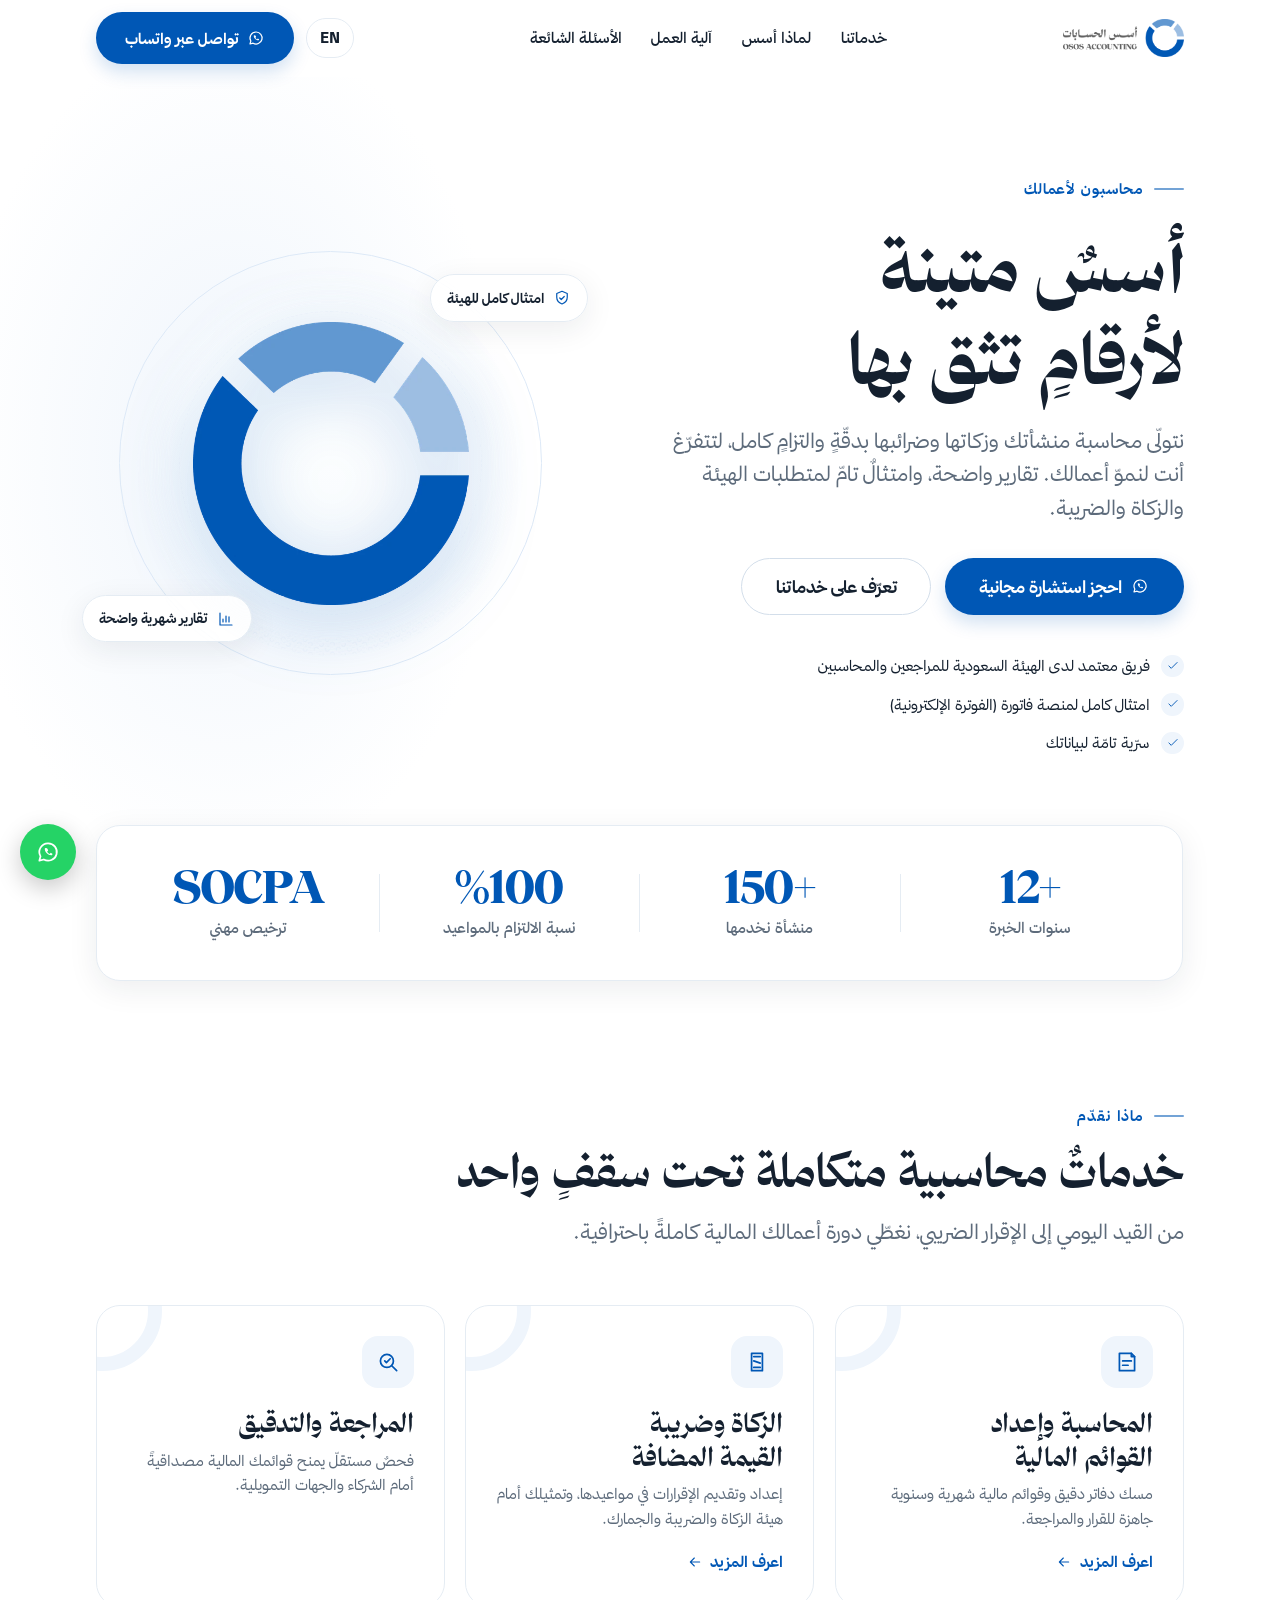
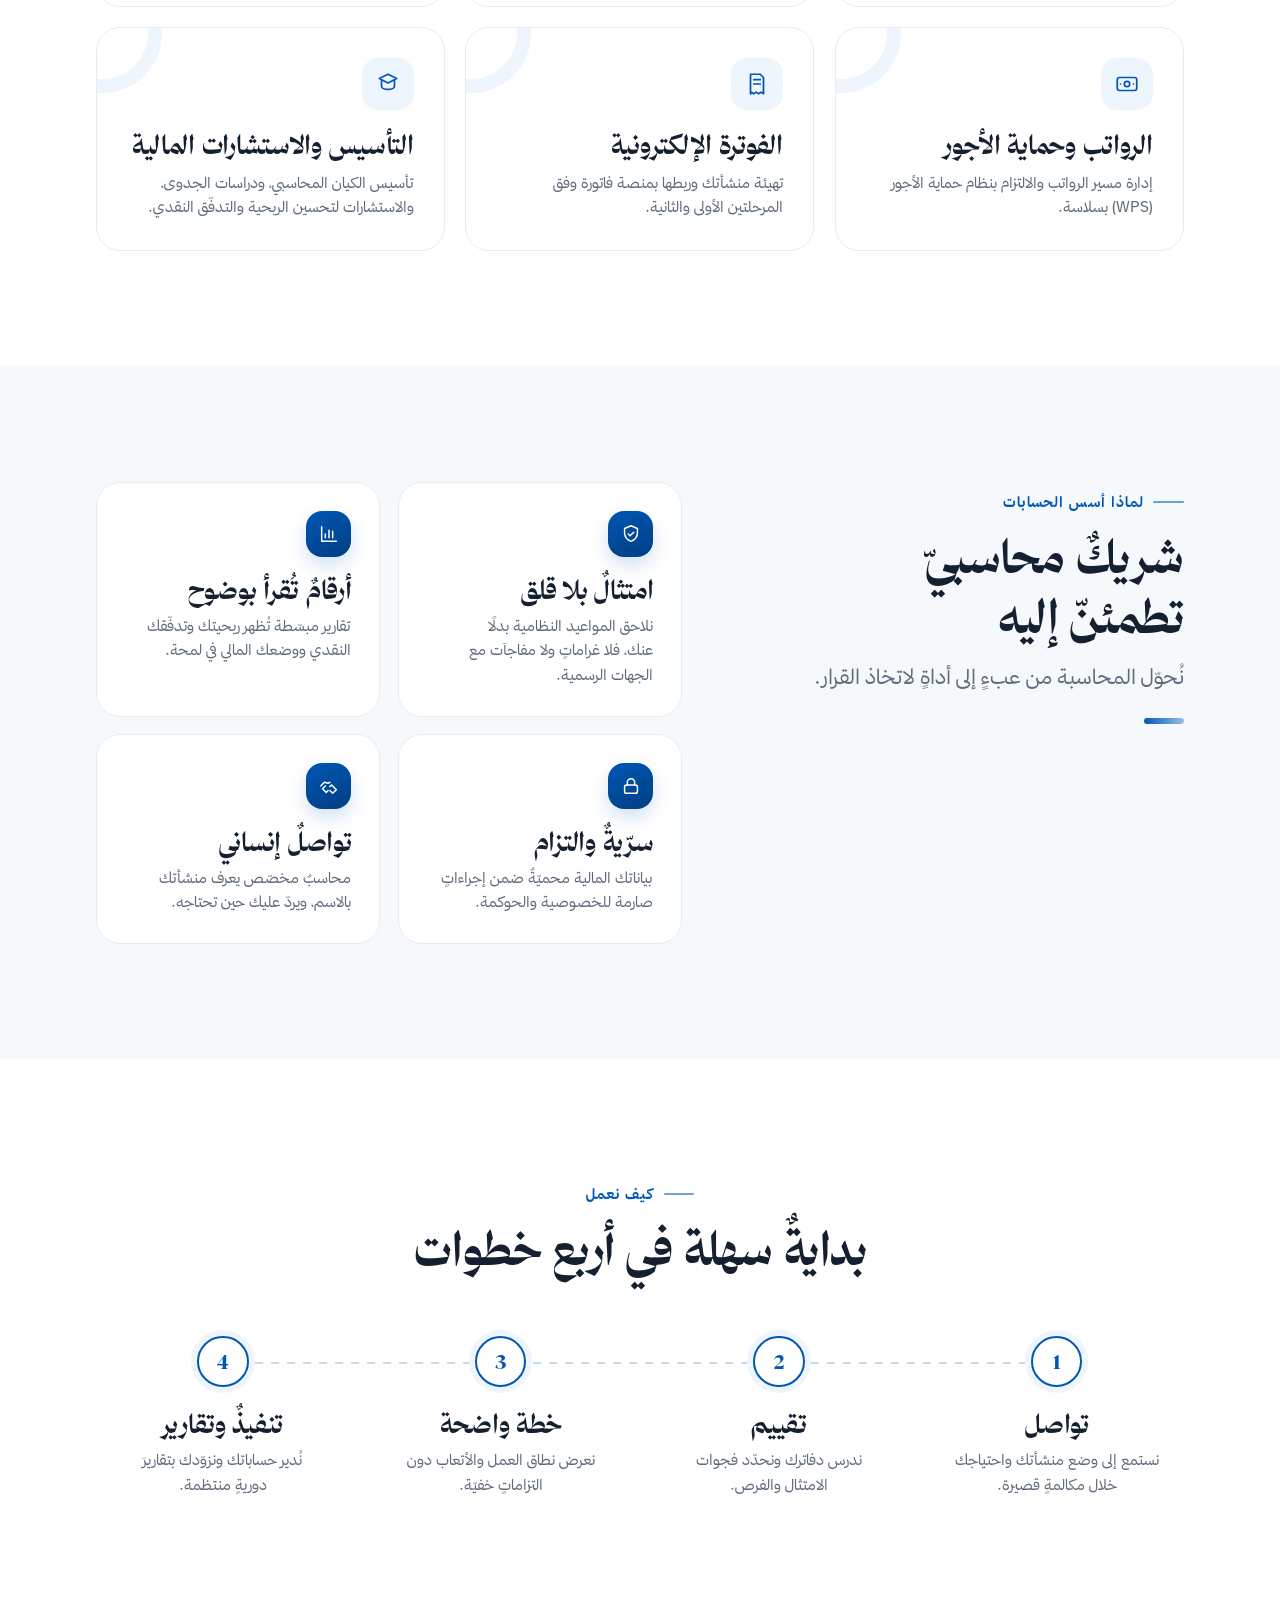
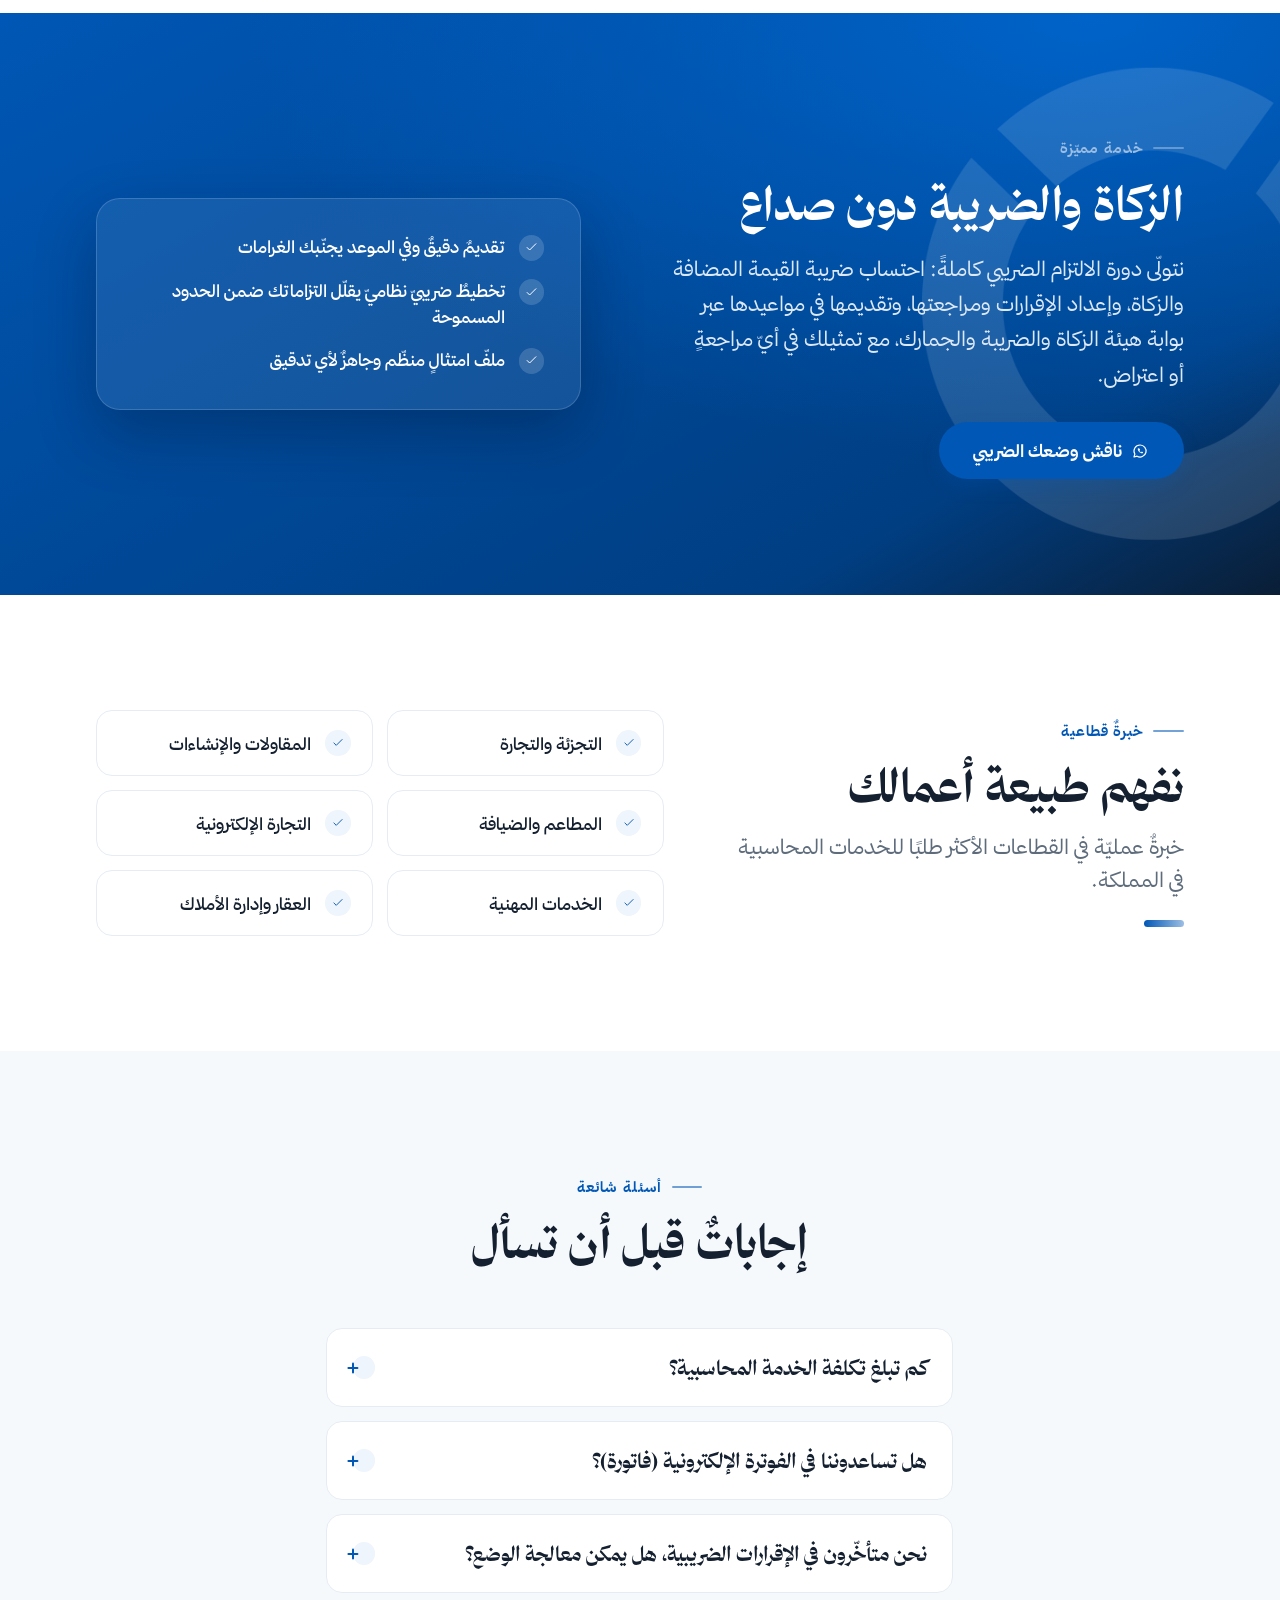
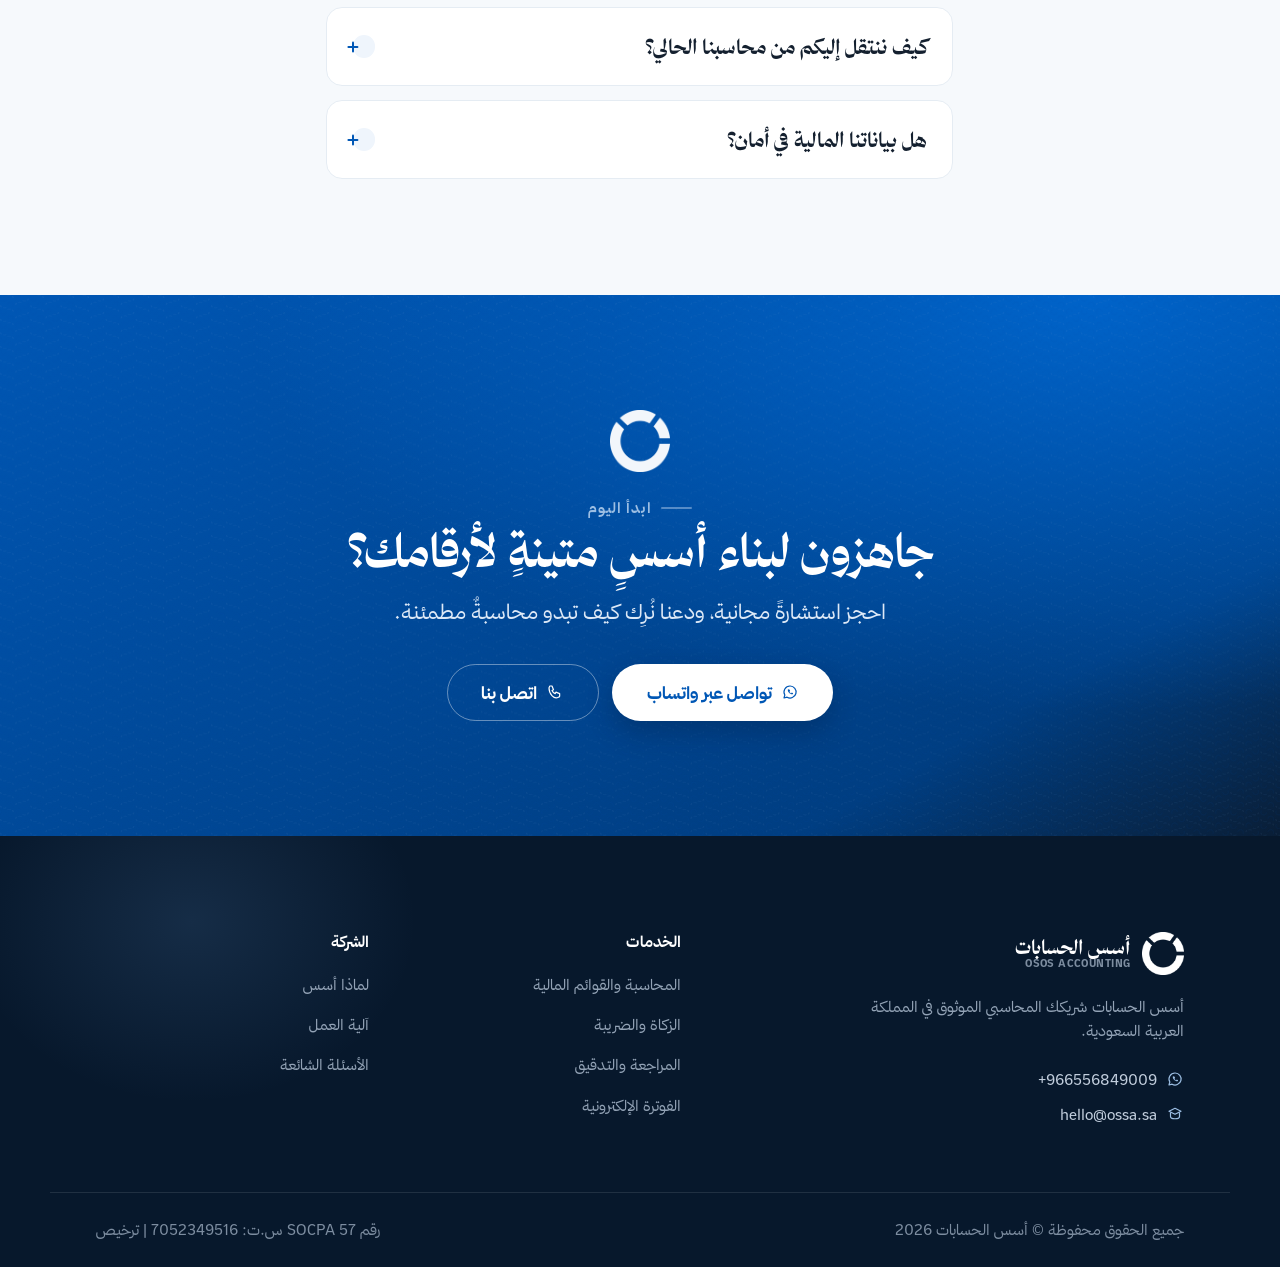
==== commit 75e9ef75: "Hero ring rotates clockwise on scroll for all visitors Remove the prefers-reduced-motion gate on the" ====
--- a/index.html
+++ b/index.html
@@ -1 +1 @@
-<!DOCTYPE html><html lang="ar" dir="rtl" data-astro-cid-5hce7sga> <head><meta charset="utf-8"><meta name="viewport" content="width=device-width, initial-scale=1"><title>أسس الحسابات | خدمات محاسبية وزكاة وضريبة موثوقة في السعودية</title><meta name="description" content="مكتب محاسبة معتمد يقدّم المحاسبة وإعداد القوائم المالية، الزكاة وضريبة القيمة المضافة، المراجعة، الرواتب، والفوترة الإلكترونية للمنشآت في المملكة. أرقام تثق بها."><link rel="canonical" href="https://ossa.sa/"><link rel="alternate" hreflang="en" href="https://ossa.sa/en"><link rel="alternate" hreflang="ar" href="https://ossa.sa/"><link rel="alternate" hreflang="x-default" href="https://ossa.sa/"><meta name="theme-color" content="#0057B5"><link rel="icon" type="image/png" sizes="32x32" href="/brand/favicon-32.png"><link rel="icon" type="image/png" sizes="256x256" href="/brand/favicon-256.png"><link rel="apple-touch-icon" href="/brand/apple-touch-icon.png"><!-- Open Graph / Twitter --><meta property="og:type" content="website"><meta property="og:locale" content="ar_SA"><meta property="og:title" content="أسس الحسابات | خدمات محاسبية وزكاة وضريبة موثوقة في السعودية"><meta property="og:description" content="مكتب محاسبة معتمد يقدّم المحاسبة وإعداد القوائم المالية، الزكاة وضريبة القيمة المضافة، المراجعة، الرواتب، والفوترة الإلكترونية للمنشآت في المملكة. أرقام تثق بها."><meta property="og:url" content="https://ossa.sa/"><meta property="og:image" content="https://ossa.sa/brand/og-image.png"><meta property="og:image:width" content="1200"><meta property="og:image:height" content="630"><meta name="twitter:card" content="summary_large_image"><meta name="twitter:title" content="أسس الحسابات | خدمات محاسبية وزكاة وضريبة موثوقة في السعودية"><meta name="twitter:description" content="مكتب محاسبة معتمد يقدّم المحاسبة وإعداد القوائم المالية، الزكاة وضريبة القيمة المضافة، المراجعة، الرواتب، والفوترة الإلكترونية للمنشآت في المملكة. أرقام تثق بها."><meta name="twitter:image" content="https://ossa.sa/brand/og-image.png"><link rel="preload" href="/fonts/thamaniah-serif-700.woff2" as="font" type="font/woff2" crossorigin><link rel="preload" href="/fonts/thamaniah-sans-400.woff2" as="font" type="font/woff2" crossorigin><script type="application/ld+json">{"@context":"https://schema.org","@graph":[{"@type":"AccountingService","@id":"https://ossa.sa/#organization","name":"أسس الحسابات","description":"مكتب محاسبة معتمد يقدّم المحاسبة وإعداد القوائم المالية، الزكاة وضريبة القيمة المضافة، المراجعة، الرواتب، والفوترة الإلكترونية للمنشآت في المملكة. أرقام تثق بها.","url":"https://ossa.sa","image":"https://ossa.sa/brand/og-image.png","areaServed":"SA","address":{"@type":"PostalAddress","addressLocality":"الرياض","addressRegion":"Riyadh","addressCountry":"SA"},"telephone":"+966556849009","email":"hello@ossa.sa"},{"@type":"FAQPage","mainEntity":[{"@type":"Question","name":"كم تبلغ تكلفة الخدمة المحاسبية؟","acceptedAnswer":{"@type":"Answer","text":"تعتمد الأتعاب على حجم منشأتك وعدد العمليات الشهرية ونطاق الخدمة. نقدّم لك عرضًا واضحًا وثابتًا بعد استشارةٍ مجانية، دون رسومٍ خفيّة."}},{"@type":"Question","name":"هل تساعدوننا في الفوترة الإلكترونية (فاتورة)؟","acceptedAnswer":{"@type":"Answer","text":"نعم، نهيّئ منشأتك ونربطها بمنصّة فاتورة وفق متطلبات المرحلتين، ونضمن توافق فواتيرك مع اشتراطات الهيئة."}},{"@type":"Question","name":"نحن متأخّرون في الإقرارات الضريبية، هل يمكن معالجة الوضع؟","acceptedAnswer":{"@type":"Answer","text":"بالتأكيد. نراجع وضعك، ونعالج المتأخرات، وننظّم ملفّك لدى هيئة الزكاة والضريبة لتعود إلى الالتزام بأسرع وقت."}},{"@type":"Question","name":"كيف ننتقل إليكم من محاسبنا الحالي؟","acceptedAnswer":{"@type":"Answer","text":"الانتقال سلس: نستلم بياناتك ودفاترك، ونراجع الأرصدة الافتتاحية، ونكمل العمل دون انقطاعٍ في تقاريرك."}},{"@type":"Question","name":"هل بياناتنا المالية في أمان؟","acceptedAnswer":{"@type":"Answer","text":"نعم، نلتزم بإجراءاتٍ صارمة للسرّية والوصول المحدود، وبياناتك لا تُشارك مع أيّ طرفٍ ثالث."}}]}]}</script><link rel="stylesheet" href="/_astro/index.DC8Vx3Kf.css"></head> <body data-astro-cid-5hce7sga> <a href="#main" class="skip-link" data-astro-cid-5hce7sga>تجاوز إلى المحتوى</a> <header class="site-header" data-header data-astro-cid-ctg3m53h> <div class="container site-header__inner" data-astro-cid-ctg3m53h> <a href="/" class="brand" aria-label="أسس الحسابات" data-astro-cid-ctg3m53h> <img src="/brand/logo-horizontal.webp" alt="أسس الحسابات" width="190" height="60" class="brand__logo" data-astro-cid-ctg3m53h> </a> <nav class="nav" aria-label="التنقّل الرئيسي" data-astro-cid-ctg3m53h> <a href="#services" class="nav__link" data-astro-cid-ctg3m53h>خدماتنا</a><a href="#why" class="nav__link" data-astro-cid-ctg3m53h>لماذا أسس</a><a href="#process" class="nav__link" data-astro-cid-ctg3m53h>آلية العمل</a><a href="#faq" class="nav__link" data-astro-cid-ctg3m53h>الأسئلة الشائعة</a> </nav> <div class="site-header__actions" data-astro-cid-ctg3m53h> <a class="lang" href="/en" hreflang="en" aria-label="Switch to English" data-astro-cid-bvxdwma5>EN</a>  <span class="site-header__cta" data-astro-cid-ctg3m53h><a href="https://wa.me/966556849009?text=%D9%85%D8%B1%D8%AD%D8%A8%D9%8B%D8%A7%D8%8C%20%D8%A3%D8%B1%D8%BA%D8%A8%20%D9%81%D9%8A%20%D8%A7%D9%84%D8%A7%D8%B3%D8%AA%D9%81%D8%B3%D8%A7%D8%B1%20%D8%B9%D9%86%20%D8%AE%D8%AF%D9%85%D8%A7%D8%AA%D9%83%D9%85%20%D8%A7%D9%84%D9%85%D8%AD%D8%A7%D8%B3%D8%A8%D9%8A%D8%A9." class="btn btn--primary" target="_blank" rel="noopener"> <svg width="18" height="18" viewBox="0 0 24 24" fill="none" stroke="currentColor" stroke-width="1.6" stroke-linecap="round" stroke-linejoin="round" aria-hidden="true"><path d="M12 4a8 8 0 0 0-6.9 12L4 20l4.1-1.1A8 8 0 1 0 12 4z"/><path d="M9 9c0 3 3 6 6 6 .8 0 1.3-.8 1-1.5l-1.5-.7-1 1c-1-.4-1.9-1.3-2.3-2.3l1-1-.7-1.5C10.8 7.7 9 8.2 9 9z" fill="currentColor" stroke="none"/></svg> تواصل عبر واتساب </a></span> </div> </div> </header> <script type="module">const o=document.querySelector("[data-header]");if(o){const e=()=>o.classList.toggle("is-scrolled",window.scrollY>12);e(),window.addEventListener("scroll",e,{passive:!0})}</script>  <main id="main" data-astro-cid-5hce7sga>  <section class="hero" data-astro-cid-anhloy43> <span class="hero__glow" aria-hidden="true" data-astro-cid-anhloy43></span> <div class="container hero__grid" data-astro-cid-anhloy43> <div class="hero__copy" data-astro-cid-anhloy43> <span class="eyebrow" data-reveal data-astro-cid-anhloy43>محاسبون لأعمالك</span> <h1 class="hero__title" data-reveal data-reveal-delay="1" data-astro-cid-anhloy43>أسسٌ متينة لأرقامٍ تثق بها</h1> <p class="hero__subhead" data-reveal data-reveal-delay="2" data-astro-cid-anhloy43>نتولّى محاسبة منشأتك وزكاتها وضرائبها بدقّةٍ والتزامٍ كامل، لتتفرّغ أنت لنموّ أعمالك. تقارير واضحة، وامتثالٌ تامّ لمتطلبات الهيئة والزكاة والضريبة.</p> <div class="hero__actions" data-reveal data-reveal-delay="3" data-astro-cid-anhloy43> <a href="https://wa.me/966556849009?text=%D9%85%D8%B1%D8%AD%D8%A8%D9%8B%D8%A7%D8%8C%20%D8%A3%D8%B1%D8%BA%D8%A8%20%D8%A8%D8%AD%D8%AC%D8%B2%20%D8%A7%D8%B3%D8%AA%D8%B4%D8%A7%D8%B1%D8%A9%20%D9%85%D8%AD%D8%A7%D8%B3%D8%A8%D9%8A%D8%A9%20%D9%85%D8%AC%D8%A7%D9%86%D9%8A%D8%A9." class="btn btn--primary btn--lg" target="_blank" rel="noopener"> <svg width="18" height="18" viewBox="0 0 24 24" fill="none" stroke="currentColor" stroke-width="1.6" stroke-linecap="round" stroke-linejoin="round" aria-hidden="true"><path d="M12 4a8 8 0 0 0-6.9 12L4 20l4.1-1.1A8 8 0 1 0 12 4z"/><path d="M9 9c0 3 3 6 6 6 .8 0 1.3-.8 1-1.5l-1.5-.7-1 1c-1-.4-1.9-1.3-2.3-2.3l1-1-.7-1.5C10.8 7.7 9 8.2 9 9z" fill="currentColor" stroke="none"/></svg> احجز استشارة مجانية </a> <a href="#services" class="btn btn--ghost btn--lg">  تعرّف على خدماتنا </a> </div> <ul class="hero__highlights" data-reveal data-reveal-delay="3" data-astro-cid-anhloy43> <li data-astro-cid-anhloy43> <span class="hero__check" data-astro-cid-anhloy43> <svg width="14" height="14" viewBox="0 0 24 24" fill="none" stroke="currentColor" stroke-width="1.6" stroke-linecap="round" stroke-linejoin="round" aria-hidden="true"><path d="M5 12l4 4 10-10"/></svg> </span> <span data-astro-cid-anhloy43>فريق معتمد لدى الهيئة السعودية للمراجعين والمحاسبين</span> </li><li data-astro-cid-anhloy43> <span class="hero__check" data-astro-cid-anhloy43> <svg width="14" height="14" viewBox="0 0 24 24" fill="none" stroke="currentColor" stroke-width="1.6" stroke-linecap="round" stroke-linejoin="round" aria-hidden="true"><path d="M5 12l4 4 10-10"/></svg> </span> <span data-astro-cid-anhloy43>امتثال كامل لمنصة فاتورة (الفوترة الإلكترونية)</span> </li><li data-astro-cid-anhloy43> <span class="hero__check" data-astro-cid-anhloy43> <svg width="14" height="14" viewBox="0 0 24 24" fill="none" stroke="currentColor" stroke-width="1.6" stroke-linecap="round" stroke-linejoin="round" aria-hidden="true"><path d="M5 12l4 4 10-10"/></svg> </span> <span data-astro-cid-anhloy43>سرّية تامّة لبياناتك</span> </li> </ul> </div> <div class="hero__visual" data-reveal aria-hidden="true" data-astro-cid-anhloy43> <div class="hero__stage" data-astro-cid-anhloy43> <span class="hero__ring hero__ring--1" data-astro-cid-anhloy43></span> <span class="hero__ring hero__ring--2" data-astro-cid-anhloy43></span> <span class="hero__pattern" data-astro-cid-anhloy43></span> <span class="hero__mark" data-astro-cid-anhloy43> <img src="/brand/mark.webp" alt="" width="512" height="525" loading="eager" data-astro-cid-anhloy43> </span> <span class="hero__chip hero__chip--a is-rtl" data-astro-cid-anhloy43> <svg width="18" height="18" viewBox="0 0 24 24" fill="none" stroke="currentColor" stroke-width="1.6" stroke-linecap="round" stroke-linejoin="round" aria-hidden="true"><path d="M12 3l7 3v5c0 4.5-3 7.5-7 9-4-1.5-7-4.5-7-9V6z"/><path d="M9 12l2 2 4-4"/></svg> <span data-astro-cid-anhloy43>امتثال كامل للهيئة</span> </span> <span class="hero__chip hero__chip--b is-rtl" data-astro-cid-anhloy43> <svg width="18" height="18" viewBox="0 0 24 24" fill="none" stroke="currentColor" stroke-width="1.6" stroke-linecap="round" stroke-linejoin="round" aria-hidden="true"><path d="M4 20V4M4 20h16"/><path d="M8 16v-4M12 16V8M16 16v-7"/></svg> <span data-astro-cid-anhloy43>تقارير شهرية واضحة</span> </span> </div> </div> </div> </section> <script type="module">const t=document.querySelector(".hero__mark img"),o=window.matchMedia("(prefers-reduced-motion: reduce)").matches;if(t&&!o){let e=!1;const r=()=>{t.style.setProperty("--ring-rot",window.scrollY*.12+"deg"),e=!1};window.addEventListener("scroll",()=>{e||(e=!0,requestAnimationFrame(r))},{passive:!0}),r()}</script> <section class="trust" data-astro-cid-4fq3dkzl> <div class="container" data-astro-cid-4fq3dkzl> <ul class="trust__row" data-reveal data-astro-cid-4fq3dkzl> <li class="trust__item" data-astro-cid-4fq3dkzl> <span class="trust__value" data-astro-cid-4fq3dkzl>+12</span> <span class="trust__label" data-astro-cid-4fq3dkzl>سنوات الخبرة</span> </li><li class="trust__item" data-astro-cid-4fq3dkzl> <span class="trust__value" data-astro-cid-4fq3dkzl>+150</span> <span class="trust__label" data-astro-cid-4fq3dkzl>منشأة نخدمها</span> </li><li class="trust__item" data-astro-cid-4fq3dkzl> <span class="trust__value" data-astro-cid-4fq3dkzl>%100</span> <span class="trust__label" data-astro-cid-4fq3dkzl>نسبة الالتزام بالمواعيد</span> </li><li class="trust__item" data-astro-cid-4fq3dkzl> <span class="trust__value" data-astro-cid-4fq3dkzl>SOCPA</span> <span class="trust__label" data-astro-cid-4fq3dkzl>ترخيص مهني</span> </li> </ul> </div> </section> <section class="section" id="services" data-astro-cid-bp4bfslc> <div class="container" data-astro-cid-bp4bfslc> <header class="section-head" data-reveal data-astro-cid-bp4bfslc> <span class="eyebrow" data-astro-cid-bp4bfslc>ماذا نقدّم</span> <h2 class="section-head__title" data-astro-cid-bp4bfslc>خدماتٌ محاسبية متكاملة تحت سقفٍ واحد</h2> <p class="section-head__lede" data-astro-cid-bp4bfslc>من القيد اليومي إلى الإقرار الضريبي، نغطّي دورة أعمالك المالية كاملةً باحترافية.</p> </header> <div class="svc__grid" data-astro-cid-bp4bfslc> <a href="#detail-accounting" data-reveal="true" data-reveal-delay="1" data-astro-cid-bp4bfslc="true" class="card svc card--hover"> <span class="svc__icon" data-astro-cid-bp4bfslc> <svg width="26" height="26" viewBox="0 0 24 24" fill="none" stroke="currentColor" stroke-width="1.6" stroke-linecap="round" stroke-linejoin="round" aria-hidden="true"><path d="M5 4h11l3 3v13H5z"/><path d="M16 4v3h3"/><path d="M8 11h8M8 15h5"/></svg> </span> <h3 class="svc__title" data-astro-cid-bp4bfslc>المحاسبة وإعداد القوائم المالية</h3> <p class="svc__body" data-astro-cid-bp4bfslc>مسك دفاتر دقيق وقوائم مالية شهرية وسنوية جاهزة للقرار والمراجعة.</p> <span class="arrow-link svc__more" data-astro-cid-bp4bfslc> اعرف المزيد <svg width="16" height="16" viewBox="0 0 24 24" fill="none" stroke="currentColor" stroke-width="1.6" stroke-linecap="round" stroke-linejoin="round" aria-hidden="true"><path d="M5 12h14M13 6l6 6-6 6"/></svg> </span></a><a href="#detail-tax" data-reveal="true" data-reveal-delay="2" data-astro-cid-bp4bfslc="true" class="card svc card--hover"> <span class="svc__icon" data-astro-cid-bp4bfslc> <svg width="26" height="26" viewBox="0 0 24 24" fill="none" stroke="currentColor" stroke-width="1.6" stroke-linecap="round" stroke-linejoin="round" aria-hidden="true"><path d="M9 7h6M9 17h6"/><path d="M7 4h10v16H7z"/><path d="M9 11l6 2"/></svg> </span> <h3 class="svc__title" data-astro-cid-bp4bfslc>الزكاة وضريبة القيمة المضافة</h3> <p class="svc__body" data-astro-cid-bp4bfslc>إعداد وتقديم الإقرارات في مواعيدها، وتمثيلك أمام هيئة الزكاة والضريبة والجمارك.</p> <span class="arrow-link svc__more" data-astro-cid-bp4bfslc> اعرف المزيد <svg width="16" height="16" viewBox="0 0 24 24" fill="none" stroke="currentColor" stroke-width="1.6" stroke-linecap="round" stroke-linejoin="round" aria-hidden="true"><path d="M5 12h14M13 6l6 6-6 6"/></svg> </span></a><div data-reveal="true" data-reveal-delay="3" data-astro-cid-bp4bfslc="true" class="card svc"> <span class="svc__icon" data-astro-cid-bp4bfslc> <svg width="26" height="26" viewBox="0 0 24 24" fill="none" stroke="currentColor" stroke-width="1.6" stroke-linecap="round" stroke-linejoin="round" aria-hidden="true"><circle cx="11" cy="11" r="6"/><path d="M20 20l-4.3-4.3"/><path d="M9 11l1.5 1.5L14 9"/></svg> </span> <h3 class="svc__title" data-astro-cid-bp4bfslc>المراجعة والتدقيق</h3> <p class="svc__body" data-astro-cid-bp4bfslc>فحصٌ مستقلّ يمنح قوائمك المالية مصداقيةً أمام الشركاء والجهات التمويلية.</p> </div><div data-reveal="true" data-reveal-delay="1" data-astro-cid-bp4bfslc="true" class="card svc"> <span class="svc__icon" data-astro-cid-bp4bfslc> <svg width="26" height="26" viewBox="0 0 24 24" fill="none" stroke="currentColor" stroke-width="1.6" stroke-linecap="round" stroke-linejoin="round" aria-hidden="true"><rect x="3" y="6" width="18" height="12" rx="2"/><circle cx="12" cy="12" r="2.5"/><path d="M6 12h.01M18 12h.01"/></svg> </span> <h3 class="svc__title" data-astro-cid-bp4bfslc>الرواتب وحماية الأجور</h3> <p class="svc__body" data-astro-cid-bp4bfslc>إدارة مسير الرواتب والالتزام بنظام حماية الأجور (WPS) بسلاسة.</p> </div><div data-reveal="true" data-reveal-delay="2" data-astro-cid-bp4bfslc="true" class="card svc"> <span class="svc__icon" data-astro-cid-bp4bfslc> <svg width="26" height="26" viewBox="0 0 24 24" fill="none" stroke="currentColor" stroke-width="1.6" stroke-linecap="round" stroke-linejoin="round" aria-hidden="true"><path d="M6 3h9l3 3v15l-2.2-1.5L13.5 21l-2.3-1.5L9 21l-2.2-1.5L6 21z"/><path d="M9 8h6M9 12h6"/></svg> </span> <h3 class="svc__title" data-astro-cid-bp4bfslc>الفوترة الإلكترونية</h3> <p class="svc__body" data-astro-cid-bp4bfslc>تهيئة منشأتك وربطها بمنصة فاتورة وفق المرحلتين الأولى والثانية.</p> </div><div data-reveal="true" data-reveal-delay="3" data-astro-cid-bp4bfslc="true" class="card svc"> <span class="svc__icon" data-astro-cid-bp4bfslc> <svg width="26" height="26" viewBox="0 0 24 24" fill="none" stroke="currentColor" stroke-width="1.6" stroke-linecap="round" stroke-linejoin="round" aria-hidden="true"><path d="M12 3l8 4-8 4-8-4 8-4z"/><path d="M6 9v5c0 1.7 2.7 3 6 3s6-1.3 6-3V9"/></svg> </span> <h3 class="svc__title" data-astro-cid-bp4bfslc>التأسيس والاستشارات المالية</h3> <p class="svc__body" data-astro-cid-bp4bfslc>تأسيس الكيان المحاسبي، ودراسات الجدوى، والاستشارات لتحسين الربحية والتدفّق النقدي.</p> </div> </div> </div> </section> <section class="section section--tint why" id="why" data-astro-cid-w3z23hby> <div class="container why__layout" data-astro-cid-w3z23hby> <header class="section-head why__head" data-reveal data-astro-cid-w3z23hby> <span class="eyebrow" data-astro-cid-w3z23hby>لماذا أسس الحسابات</span> <h2 class="section-head__title" data-astro-cid-w3z23hby>شريكٌ محاسبيّ تطمئنّ إليه</h2> <p class="section-head__lede" data-astro-cid-w3z23hby>نُحوّل المحاسبة من عبءٍ إلى أداةٍ لاتخاذ القرار.</p> <span class="arc-accent why__accent" aria-hidden="true" data-astro-cid-w3z23hby></span> </header> <div class="why__grid" data-astro-cid-w3z23hby> <article class="why-card" data-reveal data-reveal-delay="1" data-astro-cid-w3z23hby> <span class="why-card__icon" data-astro-cid-w3z23hby> <svg width="22" height="22" viewBox="0 0 24 24" fill="none" stroke="currentColor" stroke-width="1.6" stroke-linecap="round" stroke-linejoin="round" aria-hidden="true"><path d="M12 3l7 3v5c0 4.5-3 7.5-7 9-4-1.5-7-4.5-7-9V6z"/><path d="M9 12l2 2 4-4"/></svg> </span> <h3 class="why-card__title" data-astro-cid-w3z23hby>امتثالٌ بلا قلق</h3> <p class="why-card__body" data-astro-cid-w3z23hby>نلاحق المواعيد النظامية بدلًا عنك، فلا غراماتٍ ولا مفاجآت مع الجهات الرسمية.</p> </article><article class="why-card" data-reveal data-reveal-delay="2" data-astro-cid-w3z23hby> <span class="why-card__icon" data-astro-cid-w3z23hby> <svg width="22" height="22" viewBox="0 0 24 24" fill="none" stroke="currentColor" stroke-width="1.6" stroke-linecap="round" stroke-linejoin="round" aria-hidden="true"><path d="M4 20V4M4 20h16"/><path d="M8 16v-4M12 16V8M16 16v-7"/></svg> </span> <h3 class="why-card__title" data-astro-cid-w3z23hby>أرقامٌ تُقرأ بوضوح</h3> <p class="why-card__body" data-astro-cid-w3z23hby>تقارير مبسّطة تُظهر ربحيتك وتدفّقك النقدي ووضعك المالي في لمحة.</p> </article><article class="why-card" data-reveal data-reveal-delay="1" data-astro-cid-w3z23hby> <span class="why-card__icon" data-astro-cid-w3z23hby> <svg width="22" height="22" viewBox="0 0 24 24" fill="none" stroke="currentColor" stroke-width="1.6" stroke-linecap="round" stroke-linejoin="round" aria-hidden="true"><rect x="5" y="11" width="14" height="9" rx="2"/><path d="M8 11V8a4 4 0 0 1 8 0v3"/></svg> </span> <h3 class="why-card__title" data-astro-cid-w3z23hby>سرّيةٌ والتزام</h3> <p class="why-card__body" data-astro-cid-w3z23hby>بياناتك المالية محميّةٌ ضمن إجراءاتٍ صارمة للخصوصية والحوكمة.</p> </article><article class="why-card" data-reveal data-reveal-delay="2" data-astro-cid-w3z23hby> <span class="why-card__icon" data-astro-cid-w3z23hby> <svg width="22" height="22" viewBox="0 0 24 24" fill="none" stroke="currentColor" stroke-width="1.6" stroke-linecap="round" stroke-linejoin="round" aria-hidden="true"><path d="M11 17l-2 2-4-4 3-3"/><path d="M13 17l3 3 4-4-5-5-2 1.5"/><path d="M3 12l4-4 4 1 2-1"/></svg> </span> <h3 class="why-card__title" data-astro-cid-w3z23hby>تواصلٌ إنساني</h3> <p class="why-card__body" data-astro-cid-w3z23hby>محاسبٌ مخصّص يعرف منشأتك بالاسم، ويردّ عليك حين تحتاجه.</p> </article> </div> </div> </section> <section class="section process" id="process" data-astro-cid-gto3gzpn> <div class="container" data-astro-cid-gto3gzpn> <header class="section-head section-head--center" data-reveal data-astro-cid-gto3gzpn> <span class="eyebrow" data-astro-cid-gto3gzpn>كيف نعمل</span> <h2 class="section-head__title" data-astro-cid-gto3gzpn>بدايةٌ سهلة في أربع خطوات</h2>  </header> <ol class="process__list" data-astro-cid-gto3gzpn> <li class="step" data-reveal data-reveal-delay="1" data-astro-cid-gto3gzpn> <span class="step__node" data-astro-cid-gto3gzpn> <span class="step__num" data-astro-cid-gto3gzpn>1</span> </span> <h3 class="step__title" data-astro-cid-gto3gzpn>تواصل</h3> <p class="step__body" data-astro-cid-gto3gzpn>نستمع إلى وضع منشأتك واحتياجك خلال مكالمةٍ قصيرة.</p> </li><li class="step" data-reveal data-reveal-delay="2" data-astro-cid-gto3gzpn> <span class="step__node" data-astro-cid-gto3gzpn> <span class="step__num" data-astro-cid-gto3gzpn>2</span> </span> <h3 class="step__title" data-astro-cid-gto3gzpn>تقييم</h3> <p class="step__body" data-astro-cid-gto3gzpn>ندرس دفاترك ونحدّد فجوات الامتثال والفرص.</p> </li><li class="step" data-reveal data-reveal-delay="3" data-astro-cid-gto3gzpn> <span class="step__node" data-astro-cid-gto3gzpn> <span class="step__num" data-astro-cid-gto3gzpn>3</span> </span> <h3 class="step__title" data-astro-cid-gto3gzpn>خطة واضحة</h3> <p class="step__body" data-astro-cid-gto3gzpn>نعرض نطاق العمل والأتعاب دون التزاماتٍ خفيّة.</p> </li><li class="step" data-reveal data-reveal-delay="4" data-astro-cid-gto3gzpn> <span class="step__node" data-astro-cid-gto3gzpn> <span class="step__num" data-astro-cid-gto3gzpn>4</span> </span> <h3 class="step__title" data-astro-cid-gto3gzpn>تنفيذٌ وتقارير</h3> <p class="step__body" data-astro-cid-gto3gzpn>نُدير حساباتك ونزوّدك بتقاريرَ دوريةٍ منتظمة.</p> </li> </ol> </div> </section> <section class="section section--blue detail" id="detail-tax" data-astro-cid-b7ib53vj> <span class="detail__decor" aria-hidden="true" data-astro-cid-b7ib53vj> <img src="/brand/mark.webp" alt="" width="512" height="525" data-astro-cid-b7ib53vj> </span> <div class="container detail__grid" data-astro-cid-b7ib53vj> <div class="detail__copy" data-reveal data-astro-cid-b7ib53vj> <span class="eyebrow" data-astro-cid-b7ib53vj>خدمة مميّزة</span> <h2 class="detail__title" data-astro-cid-b7ib53vj>الزكاة والضريبة دون صداع</h2> <p class="detail__body" data-astro-cid-b7ib53vj>نتولّى دورة الالتزام الضريبي كاملةً: احتساب ضريبة القيمة المضافة والزكاة، وإعداد الإقرارات ومراجعتها، وتقديمها في مواعيدها عبر بوابة هيئة الزكاة والضريبة والجمارك، مع تمثيلك في أيّ مراجعةٍ أو اعتراض.</p> <div class="detail__cta" data-astro-cid-b7ib53vj><a href="https://wa.me/966556849009?text=%D9%84%D8%AF%D9%8A%D9%91%20%D8%A7%D8%B3%D8%AA%D9%81%D8%B3%D8%A7%D8%B1%20%D8%A8%D8%AE%D8%B5%D9%88%D8%B5%20%D8%A7%D9%84%D8%B2%D9%83%D8%A7%D8%A9%20%D9%88%D8%B6%D8%B1%D9%8A%D8%A8%D8%A9%20%D8%A7%D9%84%D9%82%D9%8A%D9%85%D8%A9%20%D8%A7%D9%84%D9%85%D8%B6%D8%A7%D9%81%D8%A9." class="btn btn--primary btn--lg" target="_blank" rel="noopener"> <svg width="18" height="18" viewBox="0 0 24 24" fill="none" stroke="currentColor" stroke-width="1.6" stroke-linecap="round" stroke-linejoin="round" aria-hidden="true"><path d="M12 4a8 8 0 0 0-6.9 12L4 20l4.1-1.1A8 8 0 1 0 12 4z"/><path d="M9 9c0 3 3 6 6 6 .8 0 1.3-.8 1-1.5l-1.5-.7-1 1c-1-.4-1.9-1.3-2.3-2.3l1-1-.7-1.5C10.8 7.7 9 8.2 9 9z" fill="currentColor" stroke="none"/></svg> ناقش وضعك الضريبي </a></div> </div> <ul class="detail__outcomes" data-reveal data-reveal-delay="1" data-astro-cid-b7ib53vj> <li data-astro-cid-b7ib53vj> <span class="detail__check" data-astro-cid-b7ib53vj> <svg width="15" height="15" viewBox="0 0 24 24" fill="none" stroke="currentColor" stroke-width="1.6" stroke-linecap="round" stroke-linejoin="round" aria-hidden="true"><path d="M5 12l4 4 10-10"/></svg> </span> <span data-astro-cid-b7ib53vj>تقديمٌ دقيقٌ وفي الموعد يجنّبك الغرامات</span> </li><li data-astro-cid-b7ib53vj> <span class="detail__check" data-astro-cid-b7ib53vj> <svg width="15" height="15" viewBox="0 0 24 24" fill="none" stroke="currentColor" stroke-width="1.6" stroke-linecap="round" stroke-linejoin="round" aria-hidden="true"><path d="M5 12l4 4 10-10"/></svg> </span> <span data-astro-cid-b7ib53vj>تخطيطٌ ضريبيّ نظاميّ يقلّل التزاماتك ضمن الحدود المسموحة</span> </li><li data-astro-cid-b7ib53vj> <span class="detail__check" data-astro-cid-b7ib53vj> <svg width="15" height="15" viewBox="0 0 24 24" fill="none" stroke="currentColor" stroke-width="1.6" stroke-linecap="round" stroke-linejoin="round" aria-hidden="true"><path d="M5 12l4 4 10-10"/></svg> </span> <span data-astro-cid-b7ib53vj>ملفّ امتثالٍ منظّم وجاهزٌ لأي تدقيق</span> </li> </ul> </div> </section> <section class="section ind" id="industries" data-astro-cid-nmcm7ml6> <div class="container ind__grid" data-astro-cid-nmcm7ml6> <header class="section-head ind__head" data-reveal data-astro-cid-nmcm7ml6> <span class="eyebrow" data-astro-cid-nmcm7ml6>خبرةٌ قطاعية</span> <h2 class="section-head__title" data-astro-cid-nmcm7ml6>نفهم طبيعة أعمالك</h2> <p class="section-head__lede" data-astro-cid-nmcm7ml6>خبرةٌ عمليّة في القطاعات الأكثر طلبًا للخدمات المحاسبية في المملكة.</p> <span class="arc-accent ind__accent" aria-hidden="true" data-astro-cid-nmcm7ml6></span> </header> <ul class="ind__list" data-reveal data-reveal-delay="1" data-astro-cid-nmcm7ml6> <li class="ind__item" data-astro-cid-nmcm7ml6> <span class="ind__bullet" data-astro-cid-nmcm7ml6> <svg width="14" height="14" viewBox="0 0 24 24" fill="none" stroke="currentColor" stroke-width="1.6" stroke-linecap="round" stroke-linejoin="round" aria-hidden="true"><path d="M5 12l4 4 10-10"/></svg> </span> <span data-astro-cid-nmcm7ml6>التجزئة والتجارة</span> </li><li class="ind__item" data-astro-cid-nmcm7ml6> <span class="ind__bullet" data-astro-cid-nmcm7ml6> <svg width="14" height="14" viewBox="0 0 24 24" fill="none" stroke="currentColor" stroke-width="1.6" stroke-linecap="round" stroke-linejoin="round" aria-hidden="true"><path d="M5 12l4 4 10-10"/></svg> </span> <span data-astro-cid-nmcm7ml6>المقاولات والإنشاءات</span> </li><li class="ind__item" data-astro-cid-nmcm7ml6> <span class="ind__bullet" data-astro-cid-nmcm7ml6> <svg width="14" height="14" viewBox="0 0 24 24" fill="none" stroke="currentColor" stroke-width="1.6" stroke-linecap="round" stroke-linejoin="round" aria-hidden="true"><path d="M5 12l4 4 10-10"/></svg> </span> <span data-astro-cid-nmcm7ml6>المطاعم والضيافة</span> </li><li class="ind__item" data-astro-cid-nmcm7ml6> <span class="ind__bullet" data-astro-cid-nmcm7ml6> <svg width="14" height="14" viewBox="0 0 24 24" fill="none" stroke="currentColor" stroke-width="1.6" stroke-linecap="round" stroke-linejoin="round" aria-hidden="true"><path d="M5 12l4 4 10-10"/></svg> </span> <span data-astro-cid-nmcm7ml6>التجارة الإلكترونية</span> </li><li class="ind__item" data-astro-cid-nmcm7ml6> <span class="ind__bullet" data-astro-cid-nmcm7ml6> <svg width="14" height="14" viewBox="0 0 24 24" fill="none" stroke="currentColor" stroke-width="1.6" stroke-linecap="round" stroke-linejoin="round" aria-hidden="true"><path d="M5 12l4 4 10-10"/></svg> </span> <span data-astro-cid-nmcm7ml6>الخدمات المهنية</span> </li><li class="ind__item" data-astro-cid-nmcm7ml6> <span class="ind__bullet" data-astro-cid-nmcm7ml6> <svg width="14" height="14" viewBox="0 0 24 24" fill="none" stroke="currentColor" stroke-width="1.6" stroke-linecap="round" stroke-linejoin="round" aria-hidden="true"><path d="M5 12l4 4 10-10"/></svg> </span> <span data-astro-cid-nmcm7ml6>العقار وإدارة الأملاك</span> </li> </ul> </div> </section> <section class="section section--tint" id="faq" data-astro-cid-vcytj35z> <div class="container container--narrow" data-astro-cid-vcytj35z> <header class="section-head section-head--center" data-reveal data-astro-cid-vcytj35z> <span class="eyebrow" data-astro-cid-vcytj35z>أسئلة شائعة</span> <h2 class="section-head__title" data-astro-cid-vcytj35z>إجاباتٌ قبل أن تسأل</h2>  </header> <div class="faq__list" data-astro-cid-vcytj35z> <details class="faq__item" data-reveal data-astro-cid-vcytj35z> <summary class="faq__q" data-astro-cid-vcytj35z> <span data-astro-cid-vcytj35z>كم تبلغ تكلفة الخدمة المحاسبية؟</span> <span class="faq__icon" aria-hidden="true" data-astro-cid-vcytj35z></span> </summary> <div class="faq__a" data-astro-cid-vcytj35z> <p data-astro-cid-vcytj35z>تعتمد الأتعاب على حجم منشأتك وعدد العمليات الشهرية ونطاق الخدمة. نقدّم لك عرضًا واضحًا وثابتًا بعد استشارةٍ مجانية، دون رسومٍ خفيّة.</p> </div> </details><details class="faq__item" data-reveal data-astro-cid-vcytj35z> <summary class="faq__q" data-astro-cid-vcytj35z> <span data-astro-cid-vcytj35z>هل تساعدوننا في الفوترة الإلكترونية (فاتورة)؟</span> <span class="faq__icon" aria-hidden="true" data-astro-cid-vcytj35z></span> </summary> <div class="faq__a" data-astro-cid-vcytj35z> <p data-astro-cid-vcytj35z>نعم، نهيّئ منشأتك ونربطها بمنصّة فاتورة وفق متطلبات المرحلتين، ونضمن توافق فواتيرك مع اشتراطات الهيئة.</p> </div> </details><details class="faq__item" data-reveal data-astro-cid-vcytj35z> <summary class="faq__q" data-astro-cid-vcytj35z> <span data-astro-cid-vcytj35z>نحن متأخّرون في الإقرارات الضريبية، هل يمكن معالجة الوضع؟</span> <span class="faq__icon" aria-hidden="true" data-astro-cid-vcytj35z></span> </summary> <div class="faq__a" data-astro-cid-vcytj35z> <p data-astro-cid-vcytj35z>بالتأكيد. نراجع وضعك، ونعالج المتأخرات، وننظّم ملفّك لدى هيئة الزكاة والضريبة لتعود إلى الالتزام بأسرع وقت.</p> </div> </details><details class="faq__item" data-reveal data-astro-cid-vcytj35z> <summary class="faq__q" data-astro-cid-vcytj35z> <span data-astro-cid-vcytj35z>كيف ننتقل إليكم من محاسبنا الحالي؟</span> <span class="faq__icon" aria-hidden="true" data-astro-cid-vcytj35z></span> </summary> <div class="faq__a" data-astro-cid-vcytj35z> <p data-astro-cid-vcytj35z>الانتقال سلس: نستلم بياناتك ودفاترك، ونراجع الأرصدة الافتتاحية، ونكمل العمل دون انقطاعٍ في تقاريرك.</p> </div> </details><details class="faq__item" data-reveal data-astro-cid-vcytj35z> <summary class="faq__q" data-astro-cid-vcytj35z> <span data-astro-cid-vcytj35z>هل بياناتنا المالية في أمان؟</span> <span class="faq__icon" aria-hidden="true" data-astro-cid-vcytj35z></span> </summary> <div class="faq__a" data-astro-cid-vcytj35z> <p data-astro-cid-vcytj35z>نعم، نلتزم بإجراءاتٍ صارمة للسرّية والوصول المحدود، وبياناتك لا تُشارك مع أيّ طرفٍ ثالث.</p> </div> </details> </div> </div> </section> <section class="section section--blue cta-band" id="contact" data-astro-cid-ianifgej> <span class="cta-band__pattern" aria-hidden="true" data-astro-cid-ianifgej></span> <div class="container cta-band__inner" data-reveal data-astro-cid-ianifgej> <img src="/brand/mark.webp" alt="" width="64" height="66" class="cta-band__mark" aria-hidden="true" data-astro-cid-ianifgej> <span class="eyebrow" data-astro-cid-ianifgej>ابدأ اليوم</span> <h2 class="cta-band__title" data-astro-cid-ianifgej>جاهزون لبناء أسسٍ متينةٍ لأرقامك؟</h2> <p class="cta-band__sub" data-astro-cid-ianifgej>احجز استشارةً مجانية، ودعنا نُرِك كيف تبدو محاسبةٌ مطمئنة.</p> <div class="cta-band__actions" data-astro-cid-ianifgej> <a href="https://wa.me/966556849009?text=%D9%85%D8%B1%D8%AD%D8%A8%D9%8B%D8%A7%D8%8C%20%D8%A3%D8%B1%D8%BA%D8%A8%20%D8%A8%D8%AD%D8%AC%D8%B2%20%D8%A7%D8%B3%D8%AA%D8%B4%D8%A7%D8%B1%D8%A9%20%D9%85%D8%AD%D8%A7%D8%B3%D8%A8%D9%8A%D8%A9%20%D9%85%D8%AC%D8%A7%D9%86%D9%8A%D8%A9." class="btn btn--on-blue btn--lg" target="_blank" rel="noopener"> <svg width="18" height="18" viewBox="0 0 24 24" fill="none" stroke="currentColor" stroke-width="1.6" stroke-linecap="round" stroke-linejoin="round" aria-hidden="true"><path d="M12 4a8 8 0 0 0-6.9 12L4 20l4.1-1.1A8 8 0 1 0 12 4z"/><path d="M9 9c0 3 3 6 6 6 .8 0 1.3-.8 1-1.5l-1.5-.7-1 1c-1-.4-1.9-1.3-2.3-2.3l1-1-.7-1.5C10.8 7.7 9 8.2 9 9z" fill="currentColor" stroke="none"/></svg> تواصل عبر واتساب </a> <a href="tel:+966556849009" class="btn btn--ghost btn--lg"> <svg width="18" height="18" viewBox="0 0 24 24" fill="none" stroke="currentColor" stroke-width="1.6" stroke-linecap="round" stroke-linejoin="round" aria-hidden="true"><path d="M5 4h3l2 5-2 1c.8 1.9 2.3 3.4 4.2 4.2l1-2 5 2v3c0 1-.8 1.8-1.8 1.7C11 22 4 15 4 6.8 4 5.8 4.8 5 5 4z"/></svg> اتصل بنا </a> </div> </div> </section>   </main> <footer class="footer" data-astro-cid-gcn2mc3v> <div class="container footer__grid" data-astro-cid-gcn2mc3v> <div class="footer__brand" data-astro-cid-gcn2mc3v> <a href="/" class="footer__lockup" aria-label="أسس الحسابات" data-astro-cid-gcn2mc3v> <img src="/brand/mark.webp" alt="" width="44" height="45" class="footer__mark" aria-hidden="true" data-astro-cid-gcn2mc3v> <span class="footer__words" data-astro-cid-gcn2mc3v> <span class="footer__name" data-astro-cid-gcn2mc3v>أسس الحسابات</span> <span class="footer__sub" data-astro-cid-gcn2mc3v>OSOS ACCOUNTING</span> </span> </a> <p class="footer__tagline" data-astro-cid-gcn2mc3v>أسس الحسابات — شريكك المحاسبي الموثوق في المملكة العربية السعودية.</p> <div class="footer__contact" data-astro-cid-gcn2mc3v> <a href="https://wa.me/966556849009" target="_blank" rel="noopener" data-astro-cid-gcn2mc3v> <svg width="18" height="18" viewBox="0 0 24 24" fill="none" stroke="currentColor" stroke-width="1.6" stroke-linecap="round" stroke-linejoin="round" aria-hidden="true"><path d="M12 4a8 8 0 0 0-6.9 12L4 20l4.1-1.1A8 8 0 1 0 12 4z"/><path d="M9 9c0 3 3 6 6 6 .8 0 1.3-.8 1-1.5l-1.5-.7-1 1c-1-.4-1.9-1.3-2.3-2.3l1-1-.7-1.5C10.8 7.7 9 8.2 9 9z" fill="currentColor" stroke="none"/></svg> <span dir="ltr" data-astro-cid-gcn2mc3v>+966556849009</span> </a> <a href="mailto:hello@ossa.sa" data-astro-cid-gcn2mc3v> <svg width="18" height="18" viewBox="0 0 24 24" fill="none" stroke="currentColor" stroke-width="1.6" stroke-linecap="round" stroke-linejoin="round" aria-hidden="true"><path d="M12 3l8 4-8 4-8-4 8-4z"/><path d="M6 9v5c0 1.7 2.7 3 6 3s6-1.3 6-3V9"/></svg> hello@ossa.sa </a> </div> </div> <nav class="footer__col" aria-label="الخدمات" data-astro-cid-gcn2mc3v> <h3 class="footer__col-title" data-astro-cid-gcn2mc3v>الخدمات</h3> <ul data-astro-cid-gcn2mc3v> <li data-astro-cid-gcn2mc3v> <a href="#services" data-astro-cid-gcn2mc3v>المحاسبة والقوائم المالية</a> </li><li data-astro-cid-gcn2mc3v> <a href="#detail-tax" data-astro-cid-gcn2mc3v>الزكاة والضريبة</a> </li><li data-astro-cid-gcn2mc3v> <a href="#services" data-astro-cid-gcn2mc3v>المراجعة والتدقيق</a> </li><li data-astro-cid-gcn2mc3v> <a href="#services" data-astro-cid-gcn2mc3v>الفوترة الإلكترونية</a> </li> </ul> </nav><nav class="footer__col" aria-label="الشركة" data-astro-cid-gcn2mc3v> <h3 class="footer__col-title" data-astro-cid-gcn2mc3v>الشركة</h3> <ul data-astro-cid-gcn2mc3v> <li data-astro-cid-gcn2mc3v> <a href="#why" data-astro-cid-gcn2mc3v>لماذا أسس</a> </li><li data-astro-cid-gcn2mc3v> <a href="#process" data-astro-cid-gcn2mc3v>آلية العمل</a> </li><li data-astro-cid-gcn2mc3v> <a href="#faq" data-astro-cid-gcn2mc3v>الأسئلة الشائعة</a> </li> </ul> </nav> </div> <div class="container footer__bar" data-astro-cid-gcn2mc3v> <span data-astro-cid-gcn2mc3v>جميع الحقوق محفوظة © أسس الحسابات 2026</span> <span class="footer__cr" data-astro-cid-gcn2mc3v>س.ت: 7052349516 · ترخيص SOCPA رقم 57</span> </div> </footer>  <!-- Floating WhatsApp (mobile-friendly persistent conversion) --> <a class="wa-float" href="https://wa.me/966556849009?text=%D9%85%D8%B1%D8%AD%D8%A8%D9%8B%D8%A7%D8%8C%20%D8%A3%D8%B1%D8%BA%D8%A8%20%D8%A8%D8%A7%D9%84%D8%A7%D8%B3%D8%AA%D9%81%D8%B3%D8%A7%D8%B1%20%D8%B9%D9%86%20%D8%AE%D8%AF%D9%85%D8%A7%D8%AA%D9%83%D9%85." target="_blank" rel="noopener" aria-label="تواصل عبر واتساب" data-astro-cid-5hce7sga> <svg width="26" height="26" viewBox="0 0 24 24" fill="none" stroke="currentColor" stroke-width="1.6" stroke-linecap="round" stroke-linejoin="round" aria-hidden="true"><path d="M12 4a8 8 0 0 0-6.9 12L4 20l4.1-1.1A8 8 0 1 0 12 4z"/><path d="M9 9c0 3 3 6 6 6 .8 0 1.3-.8 1-1.5l-1.5-.7-1 1c-1-.4-1.9-1.3-2.3-2.3l1-1-.7-1.5C10.8 7.7 9 8.2 9 9z" fill="currentColor" stroke="none"/></svg> </a> <script type="module">const r=document.querySelectorAll("[data-reveal]");if("IntersectionObserver"in window&&r.length){const e=new IntersectionObserver(s=>{for(const t of s)t.isIntersecting&&(t.target.classList.add("is-visible"),e.unobserve(t.target))},{rootMargin:"0px 0px -10% 0px",threshold:.1});r.forEach(s=>e.observe(s))}else r.forEach(e=>e.classList.add("is-visible"));</script>  </body> </html>+<!DOCTYPE html><html lang="ar" dir="rtl" data-astro-cid-5hce7sga> <head><meta charset="utf-8"><meta name="viewport" content="width=device-width, initial-scale=1"><title>أسس الحسابات | خدمات محاسبية وزكاة وضريبة موثوقة في السعودية</title><meta name="description" content="مكتب محاسبة معتمد يقدّم المحاسبة وإعداد القوائم المالية، الزكاة وضريبة القيمة المضافة، المراجعة، الرواتب، والفوترة الإلكترونية للمنشآت في المملكة. أرقام تثق بها."><link rel="canonical" href="https://ossa.sa/"><link rel="alternate" hreflang="en" href="https://ossa.sa/en"><link rel="alternate" hreflang="ar" href="https://ossa.sa/"><link rel="alternate" hreflang="x-default" href="https://ossa.sa/"><meta name="theme-color" content="#0057B5"><link rel="icon" type="image/png" sizes="32x32" href="/brand/favicon-32.png"><link rel="icon" type="image/png" sizes="256x256" href="/brand/favicon-256.png"><link rel="apple-touch-icon" href="/brand/apple-touch-icon.png"><!-- Open Graph / Twitter --><meta property="og:type" content="website"><meta property="og:locale" content="ar_SA"><meta property="og:title" content="أسس الحسابات | خدمات محاسبية وزكاة وضريبة موثوقة في السعودية"><meta property="og:description" content="مكتب محاسبة معتمد يقدّم المحاسبة وإعداد القوائم المالية، الزكاة وضريبة القيمة المضافة، المراجعة، الرواتب، والفوترة الإلكترونية للمنشآت في المملكة. أرقام تثق بها."><meta property="og:url" content="https://ossa.sa/"><meta property="og:image" content="https://ossa.sa/brand/og-image.png"><meta property="og:image:width" content="1200"><meta property="og:image:height" content="630"><meta name="twitter:card" content="summary_large_image"><meta name="twitter:title" content="أسس الحسابات | خدمات محاسبية وزكاة وضريبة موثوقة في السعودية"><meta name="twitter:description" content="مكتب محاسبة معتمد يقدّم المحاسبة وإعداد القوائم المالية، الزكاة وضريبة القيمة المضافة، المراجعة، الرواتب، والفوترة الإلكترونية للمنشآت في المملكة. أرقام تثق بها."><meta name="twitter:image" content="https://ossa.sa/brand/og-image.png"><link rel="preload" href="/fonts/thamaniah-serif-700.woff2" as="font" type="font/woff2" crossorigin><link rel="preload" href="/fonts/thamaniah-sans-400.woff2" as="font" type="font/woff2" crossorigin><script type="application/ld+json">{"@context":"https://schema.org","@graph":[{"@type":"AccountingService","@id":"https://ossa.sa/#organization","name":"أسس الحسابات","description":"مكتب محاسبة معتمد يقدّم المحاسبة وإعداد القوائم المالية، الزكاة وضريبة القيمة المضافة، المراجعة، الرواتب، والفوترة الإلكترونية للمنشآت في المملكة. أرقام تثق بها.","url":"https://ossa.sa","image":"https://ossa.sa/brand/og-image.png","areaServed":"SA","address":{"@type":"PostalAddress","addressLocality":"الرياض","addressRegion":"Riyadh","addressCountry":"SA"},"telephone":"+966556849009","email":"hello@ossa.sa"},{"@type":"FAQPage","mainEntity":[{"@type":"Question","name":"كم تبلغ تكلفة الخدمة المحاسبية؟","acceptedAnswer":{"@type":"Answer","text":"تعتمد الأتعاب على حجم منشأتك وعدد العمليات الشهرية ونطاق الخدمة. نقدّم لك عرضًا واضحًا وثابتًا بعد استشارةٍ مجانية، دون رسومٍ خفيّة."}},{"@type":"Question","name":"هل تساعدوننا في الفوترة الإلكترونية (فاتورة)؟","acceptedAnswer":{"@type":"Answer","text":"نعم، نهيّئ منشأتك ونربطها بمنصّة فاتورة وفق متطلبات المرحلتين، ونضمن توافق فواتيرك مع اشتراطات الهيئة."}},{"@type":"Question","name":"نحن متأخّرون في الإقرارات الضريبية، هل يمكن معالجة الوضع؟","acceptedAnswer":{"@type":"Answer","text":"بالتأكيد. نراجع وضعك، ونعالج المتأخرات، وننظّم ملفّك لدى هيئة الزكاة والضريبة لتعود إلى الالتزام بأسرع وقت."}},{"@type":"Question","name":"كيف ننتقل إليكم من محاسبنا الحالي؟","acceptedAnswer":{"@type":"Answer","text":"الانتقال سلس: نستلم بياناتك ودفاترك، ونراجع الأرصدة الافتتاحية، ونكمل العمل دون انقطاعٍ في تقاريرك."}},{"@type":"Question","name":"هل بياناتنا المالية في أمان؟","acceptedAnswer":{"@type":"Answer","text":"نعم، نلتزم بإجراءاتٍ صارمة للسرّية والوصول المحدود، وبياناتك لا تُشارك مع أيّ طرفٍ ثالث."}}]}]}</script><link rel="stylesheet" href="/_astro/SectionRenderer.DC8Vx3Kf.css"></head> <body data-astro-cid-5hce7sga> <a href="#main" class="skip-link" data-astro-cid-5hce7sga>تجاوز إلى المحتوى</a> <header class="site-header" data-header data-astro-cid-ctg3m53h> <div class="container site-header__inner" data-astro-cid-ctg3m53h> <a href="/" class="brand" aria-label="أسس الحسابات" data-astro-cid-ctg3m53h> <img src="/brand/logo-horizontal.webp" alt="أسس الحسابات" width="190" height="60" class="brand__logo" data-astro-cid-ctg3m53h> </a> <nav class="nav" aria-label="التنقّل الرئيسي" data-astro-cid-ctg3m53h> <a href="#services" class="nav__link" data-astro-cid-ctg3m53h>خدماتنا</a><a href="#why" class="nav__link" data-astro-cid-ctg3m53h>لماذا أسس</a><a href="#process" class="nav__link" data-astro-cid-ctg3m53h>آلية العمل</a><a href="#faq" class="nav__link" data-astro-cid-ctg3m53h>الأسئلة الشائعة</a> </nav> <div class="site-header__actions" data-astro-cid-ctg3m53h> <a class="lang" href="/en" hreflang="en" aria-label="Switch to English" data-astro-cid-bvxdwma5>EN</a> <span class="site-header__cta" data-astro-cid-ctg3m53h><a href="https://wa.me/966556849009?text=%D9%85%D8%B1%D8%AD%D8%A8%D9%8B%D8%A7%D8%8C%20%D8%A3%D8%B1%D8%BA%D8%A8%20%D9%81%D9%8A%20%D8%A7%D9%84%D8%A7%D8%B3%D8%AA%D9%81%D8%B3%D8%A7%D8%B1%20%D8%B9%D9%86%20%D8%AE%D8%AF%D9%85%D8%A7%D8%AA%D9%83%D9%85%20%D8%A7%D9%84%D9%85%D8%AD%D8%A7%D8%B3%D8%A8%D9%8A%D8%A9." class="btn btn--primary" target="_blank" rel="noopener"> <svg width="18" height="18" viewBox="0 0 24 24" fill="none" stroke="currentColor" stroke-width="1.6" stroke-linecap="round" stroke-linejoin="round" aria-hidden="true"><path d="M12 4a8 8 0 0 0-6.9 12L4 20l4.1-1.1A8 8 0 1 0 12 4z"/><path d="M9 9c0 3 3 6 6 6 .8 0 1.3-.8 1-1.5l-1.5-.7-1 1c-1-.4-1.9-1.3-2.3-2.3l1-1-.7-1.5C10.8 7.7 9 8.2 9 9z" fill="currentColor" stroke="none"/></svg> تواصل عبر واتساب </a></span> </div> </div> </header> <script type="module">const o=document.querySelector("[data-header]");if(o){const e=()=>o.classList.toggle("is-scrolled",window.scrollY>12);e(),window.addEventListener("scroll",e,{passive:!0})}</script> <main id="main" data-astro-cid-5hce7sga>  <section class="hero" data-astro-cid-anhloy43> <span class="hero__glow" aria-hidden="true" data-astro-cid-anhloy43></span> <div class="container hero__grid" data-astro-cid-anhloy43> <div class="hero__copy" data-astro-cid-anhloy43> <span class="eyebrow" data-reveal data-astro-cid-anhloy43>محاسبون لأعمالك</span> <h1 class="hero__title" data-reveal data-reveal-delay="1" data-astro-cid-anhloy43>أسسٌ متينة لأرقامٍ تثق بها</h1> <p class="hero__subhead" data-reveal data-reveal-delay="2" data-astro-cid-anhloy43>نتولّى محاسبة منشأتك وزكاتها وضرائبها بدقّةٍ والتزامٍ كامل، لتتفرّغ أنت لنموّ أعمالك. تقارير واضحة، وامتثالٌ تامّ لمتطلبات الهيئة والزكاة والضريبة.</p> <div class="hero__actions" data-reveal data-reveal-delay="3" data-astro-cid-anhloy43> <a href="https://wa.me/966556849009?text=%D9%85%D8%B1%D8%AD%D8%A8%D9%8B%D8%A7%D8%8C%20%D8%A3%D8%B1%D8%BA%D8%A8%20%D8%A8%D8%AD%D8%AC%D8%B2%20%D8%A7%D8%B3%D8%AA%D8%B4%D8%A7%D8%B1%D8%A9%20%D9%85%D8%AD%D8%A7%D8%B3%D8%A8%D9%8A%D8%A9%20%D9%85%D8%AC%D8%A7%D9%86%D9%8A%D8%A9." class="btn btn--primary btn--lg" target="_blank" rel="noopener"> <svg width="18" height="18" viewBox="0 0 24 24" fill="none" stroke="currentColor" stroke-width="1.6" stroke-linecap="round" stroke-linejoin="round" aria-hidden="true"><path d="M12 4a8 8 0 0 0-6.9 12L4 20l4.1-1.1A8 8 0 1 0 12 4z"/><path d="M9 9c0 3 3 6 6 6 .8 0 1.3-.8 1-1.5l-1.5-.7-1 1c-1-.4-1.9-1.3-2.3-2.3l1-1-.7-1.5C10.8 7.7 9 8.2 9 9z" fill="currentColor" stroke="none"/></svg> احجز استشارة مجانية </a> <a href="#services" class="btn btn--ghost btn--lg">  تعرّف على خدماتنا </a> </div> <ul class="hero__highlights" data-reveal data-reveal-delay="3" data-astro-cid-anhloy43> <li data-astro-cid-anhloy43> <span class="hero__check" data-astro-cid-anhloy43> <svg width="14" height="14" viewBox="0 0 24 24" fill="none" stroke="currentColor" stroke-width="1.6" stroke-linecap="round" stroke-linejoin="round" aria-hidden="true"><path d="M5 12l4 4 10-10"/></svg> </span> <span data-astro-cid-anhloy43>فريق معتمد لدى الهيئة السعودية للمراجعين والمحاسبين</span> </li><li data-astro-cid-anhloy43> <span class="hero__check" data-astro-cid-anhloy43> <svg width="14" height="14" viewBox="0 0 24 24" fill="none" stroke="currentColor" stroke-width="1.6" stroke-linecap="round" stroke-linejoin="round" aria-hidden="true"><path d="M5 12l4 4 10-10"/></svg> </span> <span data-astro-cid-anhloy43>امتثال كامل لمنصة فاتورة (الفوترة الإلكترونية)</span> </li><li data-astro-cid-anhloy43> <span class="hero__check" data-astro-cid-anhloy43> <svg width="14" height="14" viewBox="0 0 24 24" fill="none" stroke="currentColor" stroke-width="1.6" stroke-linecap="round" stroke-linejoin="round" aria-hidden="true"><path d="M5 12l4 4 10-10"/></svg> </span> <span data-astro-cid-anhloy43>سرّية تامّة لبياناتك</span> </li> </ul> </div> <div class="hero__visual" data-reveal aria-hidden="true" data-astro-cid-anhloy43> <div class="hero__stage" data-astro-cid-anhloy43> <span class="hero__ring hero__ring--1" data-astro-cid-anhloy43></span> <span class="hero__ring hero__ring--2" data-astro-cid-anhloy43></span> <span class="hero__pattern" data-astro-cid-anhloy43></span> <span class="hero__mark" data-astro-cid-anhloy43> <img src="/brand/mark.webp" alt="" width="512" height="525" loading="eager" data-astro-cid-anhloy43> </span> <span class="hero__chip hero__chip--a is-rtl" data-astro-cid-anhloy43> <svg width="18" height="18" viewBox="0 0 24 24" fill="none" stroke="currentColor" stroke-width="1.6" stroke-linecap="round" stroke-linejoin="round" aria-hidden="true"><path d="M12 3l7 3v5c0 4.5-3 7.5-7 9-4-1.5-7-4.5-7-9V6z"/><path d="M9 12l2 2 4-4"/></svg> <span data-astro-cid-anhloy43>امتثال كامل للهيئة</span> </span> <span class="hero__chip hero__chip--b is-rtl" data-astro-cid-anhloy43> <svg width="18" height="18" viewBox="0 0 24 24" fill="none" stroke="currentColor" stroke-width="1.6" stroke-linecap="round" stroke-linejoin="round" aria-hidden="true"><path d="M4 20V4M4 20h16"/><path d="M8 16v-4M12 16V8M16 16v-7"/></svg> <span data-astro-cid-anhloy43>تقارير شهرية واضحة</span> </span> </div> </div> </div> </section> <script type="module">const r=document.querySelector(".hero__mark img");if(r){let e=!1;const t=()=>{r.style.setProperty("--ring-rot",window.scrollY*.12+"deg"),e=!1};window.addEventListener("scroll",()=>{e||(e=!0,requestAnimationFrame(t))},{passive:!0}),t()}</script><section class="trust" data-astro-cid-4fq3dkzl> <div class="container" data-astro-cid-4fq3dkzl> <ul class="trust__row" data-reveal data-astro-cid-4fq3dkzl> <li class="trust__item" data-astro-cid-4fq3dkzl> <span class="trust__value" data-astro-cid-4fq3dkzl>+12</span> <span class="trust__label" data-astro-cid-4fq3dkzl>سنوات الخبرة</span> </li><li class="trust__item" data-astro-cid-4fq3dkzl> <span class="trust__value" data-astro-cid-4fq3dkzl>+150</span> <span class="trust__label" data-astro-cid-4fq3dkzl>منشأة نخدمها</span> </li><li class="trust__item" data-astro-cid-4fq3dkzl> <span class="trust__value" data-astro-cid-4fq3dkzl>%100</span> <span class="trust__label" data-astro-cid-4fq3dkzl>نسبة الالتزام بالمواعيد</span> </li><li class="trust__item" data-astro-cid-4fq3dkzl> <span class="trust__value" data-astro-cid-4fq3dkzl>SOCPA</span> <span class="trust__label" data-astro-cid-4fq3dkzl>ترخيص مهني</span> </li> </ul> </div> </section><section class="section" id="services" data-astro-cid-bp4bfslc> <div class="container" data-astro-cid-bp4bfslc> <header class="section-head" data-reveal data-astro-cid-bp4bfslc> <span class="eyebrow" data-astro-cid-bp4bfslc>ماذا نقدّم</span> <h2 class="section-head__title" data-astro-cid-bp4bfslc>خدماتٌ محاسبية متكاملة تحت سقفٍ واحد</h2> <p class="section-head__lede" data-astro-cid-bp4bfslc>من القيد اليومي إلى الإقرار الضريبي، نغطّي دورة أعمالك المالية كاملةً باحترافية.</p> </header> <div class="svc__grid" data-astro-cid-bp4bfslc> <a href="#detail-accounting" data-reveal="true" data-reveal-delay="1" data-astro-cid-bp4bfslc="true" class="card svc card--hover"> <span class="svc__icon" data-astro-cid-bp4bfslc> <svg width="26" height="26" viewBox="0 0 24 24" fill="none" stroke="currentColor" stroke-width="1.6" stroke-linecap="round" stroke-linejoin="round" aria-hidden="true"><path d="M5 4h11l3 3v13H5z"/><path d="M16 4v3h3"/><path d="M8 11h8M8 15h5"/></svg> </span> <h3 class="svc__title" data-astro-cid-bp4bfslc>المحاسبة وإعداد القوائم المالية</h3> <p class="svc__body" data-astro-cid-bp4bfslc>مسك دفاتر دقيق وقوائم مالية شهرية وسنوية جاهزة للقرار والمراجعة.</p> <span class="arrow-link svc__more" data-astro-cid-bp4bfslc> اعرف المزيد <svg width="16" height="16" viewBox="0 0 24 24" fill="none" stroke="currentColor" stroke-width="1.6" stroke-linecap="round" stroke-linejoin="round" aria-hidden="true"><path d="M5 12h14M13 6l6 6-6 6"/></svg> </span></a><a href="#detail-tax" data-reveal="true" data-reveal-delay="2" data-astro-cid-bp4bfslc="true" class="card svc card--hover"> <span class="svc__icon" data-astro-cid-bp4bfslc> <svg width="26" height="26" viewBox="0 0 24 24" fill="none" stroke="currentColor" stroke-width="1.6" stroke-linecap="round" stroke-linejoin="round" aria-hidden="true"><path d="M9 7h6M9 17h6"/><path d="M7 4h10v16H7z"/><path d="M9 11l6 2"/></svg> </span> <h3 class="svc__title" data-astro-cid-bp4bfslc>الزكاة وضريبة القيمة المضافة</h3> <p class="svc__body" data-astro-cid-bp4bfslc>إعداد وتقديم الإقرارات في مواعيدها، وتمثيلك أمام هيئة الزكاة والضريبة والجمارك.</p> <span class="arrow-link svc__more" data-astro-cid-bp4bfslc> اعرف المزيد <svg width="16" height="16" viewBox="0 0 24 24" fill="none" stroke="currentColor" stroke-width="1.6" stroke-linecap="round" stroke-linejoin="round" aria-hidden="true"><path d="M5 12h14M13 6l6 6-6 6"/></svg> </span></a><div data-reveal="true" data-reveal-delay="3" data-astro-cid-bp4bfslc="true" class="card svc"> <span class="svc__icon" data-astro-cid-bp4bfslc> <svg width="26" height="26" viewBox="0 0 24 24" fill="none" stroke="currentColor" stroke-width="1.6" stroke-linecap="round" stroke-linejoin="round" aria-hidden="true"><circle cx="11" cy="11" r="6"/><path d="M20 20l-4.3-4.3"/><path d="M9 11l1.5 1.5L14 9"/></svg> </span> <h3 class="svc__title" data-astro-cid-bp4bfslc>المراجعة والتدقيق</h3> <p class="svc__body" data-astro-cid-bp4bfslc>فحصٌ مستقلّ يمنح قوائمك المالية مصداقيةً أمام الشركاء والجهات التمويلية.</p> </div><div data-reveal="true" data-reveal-delay="1" data-astro-cid-bp4bfslc="true" class="card svc"> <span class="svc__icon" data-astro-cid-bp4bfslc> <svg width="26" height="26" viewBox="0 0 24 24" fill="none" stroke="currentColor" stroke-width="1.6" stroke-linecap="round" stroke-linejoin="round" aria-hidden="true"><rect x="3" y="6" width="18" height="12" rx="2"/><circle cx="12" cy="12" r="2.5"/><path d="M6 12h.01M18 12h.01"/></svg> </span> <h3 class="svc__title" data-astro-cid-bp4bfslc>الرواتب وحماية الأجور</h3> <p class="svc__body" data-astro-cid-bp4bfslc>إدارة مسير الرواتب والالتزام بنظام حماية الأجور (WPS) بسلاسة.</p> </div><div data-reveal="true" data-reveal-delay="2" data-astro-cid-bp4bfslc="true" class="card svc"> <span class="svc__icon" data-astro-cid-bp4bfslc> <svg width="26" height="26" viewBox="0 0 24 24" fill="none" stroke="currentColor" stroke-width="1.6" stroke-linecap="round" stroke-linejoin="round" aria-hidden="true"><path d="M6 3h9l3 3v15l-2.2-1.5L13.5 21l-2.3-1.5L9 21l-2.2-1.5L6 21z"/><path d="M9 8h6M9 12h6"/></svg> </span> <h3 class="svc__title" data-astro-cid-bp4bfslc>الفوترة الإلكترونية</h3> <p class="svc__body" data-astro-cid-bp4bfslc>تهيئة منشأتك وربطها بمنصة فاتورة وفق المرحلتين الأولى والثانية.</p> </div><div data-reveal="true" data-reveal-delay="3" data-astro-cid-bp4bfslc="true" class="card svc"> <span class="svc__icon" data-astro-cid-bp4bfslc> <svg width="26" height="26" viewBox="0 0 24 24" fill="none" stroke="currentColor" stroke-width="1.6" stroke-linecap="round" stroke-linejoin="round" aria-hidden="true"><path d="M12 3l8 4-8 4-8-4 8-4z"/><path d="M6 9v5c0 1.7 2.7 3 6 3s6-1.3 6-3V9"/></svg> </span> <h3 class="svc__title" data-astro-cid-bp4bfslc>التأسيس والاستشارات المالية</h3> <p class="svc__body" data-astro-cid-bp4bfslc>تأسيس الكيان المحاسبي، ودراسات الجدوى، والاستشارات لتحسين الربحية والتدفّق النقدي.</p> </div> </div> </div> </section><section class="section section--tint why" id="why" data-astro-cid-w3z23hby> <div class="container why__layout" data-astro-cid-w3z23hby> <header class="section-head why__head" data-reveal data-astro-cid-w3z23hby> <span class="eyebrow" data-astro-cid-w3z23hby>لماذا أسس الحسابات</span> <h2 class="section-head__title" data-astro-cid-w3z23hby>شريكٌ محاسبيّ تطمئنّ إليه</h2> <p class="section-head__lede" data-astro-cid-w3z23hby>نُحوّل المحاسبة من عبءٍ إلى أداةٍ لاتخاذ القرار.</p> <span class="arc-accent why__accent" aria-hidden="true" data-astro-cid-w3z23hby></span> </header> <div class="why__grid" data-astro-cid-w3z23hby> <article class="why-card" data-reveal data-reveal-delay="1" data-astro-cid-w3z23hby> <span class="why-card__icon" data-astro-cid-w3z23hby> <svg width="22" height="22" viewBox="0 0 24 24" fill="none" stroke="currentColor" stroke-width="1.6" stroke-linecap="round" stroke-linejoin="round" aria-hidden="true"><path d="M12 3l7 3v5c0 4.5-3 7.5-7 9-4-1.5-7-4.5-7-9V6z"/><path d="M9 12l2 2 4-4"/></svg> </span> <h3 class="why-card__title" data-astro-cid-w3z23hby>امتثالٌ بلا قلق</h3> <p class="why-card__body" data-astro-cid-w3z23hby>نلاحق المواعيد النظامية بدلًا عنك، فلا غراماتٍ ولا مفاجآت مع الجهات الرسمية.</p> </article><article class="why-card" data-reveal data-reveal-delay="2" data-astro-cid-w3z23hby> <span class="why-card__icon" data-astro-cid-w3z23hby> <svg width="22" height="22" viewBox="0 0 24 24" fill="none" stroke="currentColor" stroke-width="1.6" stroke-linecap="round" stroke-linejoin="round" aria-hidden="true"><path d="M4 20V4M4 20h16"/><path d="M8 16v-4M12 16V8M16 16v-7"/></svg> </span> <h3 class="why-card__title" data-astro-cid-w3z23hby>أرقامٌ تُقرأ بوضوح</h3> <p class="why-card__body" data-astro-cid-w3z23hby>تقارير مبسّطة تُظهر ربحيتك وتدفّقك النقدي ووضعك المالي في لمحة.</p> </article><article class="why-card" data-reveal data-reveal-delay="1" data-astro-cid-w3z23hby> <span class="why-card__icon" data-astro-cid-w3z23hby> <svg width="22" height="22" viewBox="0 0 24 24" fill="none" stroke="currentColor" stroke-width="1.6" stroke-linecap="round" stroke-linejoin="round" aria-hidden="true"><rect x="5" y="11" width="14" height="9" rx="2"/><path d="M8 11V8a4 4 0 0 1 8 0v3"/></svg> </span> <h3 class="why-card__title" data-astro-cid-w3z23hby>سرّيةٌ والتزام</h3> <p class="why-card__body" data-astro-cid-w3z23hby>بياناتك المالية محميّةٌ ضمن إجراءاتٍ صارمة للخصوصية والحوكمة.</p> </article><article class="why-card" data-reveal data-reveal-delay="2" data-astro-cid-w3z23hby> <span class="why-card__icon" data-astro-cid-w3z23hby> <svg width="22" height="22" viewBox="0 0 24 24" fill="none" stroke="currentColor" stroke-width="1.6" stroke-linecap="round" stroke-linejoin="round" aria-hidden="true"><path d="M11 17l-2 2-4-4 3-3"/><path d="M13 17l3 3 4-4-5-5-2 1.5"/><path d="M3 12l4-4 4 1 2-1"/></svg> </span> <h3 class="why-card__title" data-astro-cid-w3z23hby>تواصلٌ إنساني</h3> <p class="why-card__body" data-astro-cid-w3z23hby>محاسبٌ مخصّص يعرف منشأتك بالاسم، ويردّ عليك حين تحتاجه.</p> </article> </div> </div> </section><section class="section process" id="process" data-astro-cid-gto3gzpn> <div class="container" data-astro-cid-gto3gzpn> <header class="section-head section-head--center" data-reveal data-astro-cid-gto3gzpn> <span class="eyebrow" data-astro-cid-gto3gzpn>كيف نعمل</span> <h2 class="section-head__title" data-astro-cid-gto3gzpn>بدايةٌ سهلة في أربع خطوات</h2>  </header> <ol class="process__list" data-astro-cid-gto3gzpn> <li class="step" data-reveal data-reveal-delay="1" data-astro-cid-gto3gzpn> <span class="step__node" data-astro-cid-gto3gzpn> <span class="step__num" data-astro-cid-gto3gzpn>1</span> </span> <h3 class="step__title" data-astro-cid-gto3gzpn>تواصل</h3> <p class="step__body" data-astro-cid-gto3gzpn>نستمع إلى وضع منشأتك واحتياجك خلال مكالمةٍ قصيرة.</p> </li><li class="step" data-reveal data-reveal-delay="2" data-astro-cid-gto3gzpn> <span class="step__node" data-astro-cid-gto3gzpn> <span class="step__num" data-astro-cid-gto3gzpn>2</span> </span> <h3 class="step__title" data-astro-cid-gto3gzpn>تقييم</h3> <p class="step__body" data-astro-cid-gto3gzpn>ندرس دفاترك ونحدّد فجوات الامتثال والفرص.</p> </li><li class="step" data-reveal data-reveal-delay="3" data-astro-cid-gto3gzpn> <span class="step__node" data-astro-cid-gto3gzpn> <span class="step__num" data-astro-cid-gto3gzpn>3</span> </span> <h3 class="step__title" data-astro-cid-gto3gzpn>خطة واضحة</h3> <p class="step__body" data-astro-cid-gto3gzpn>نعرض نطاق العمل والأتعاب دون التزاماتٍ خفيّة.</p> </li><li class="step" data-reveal data-reveal-delay="4" data-astro-cid-gto3gzpn> <span class="step__node" data-astro-cid-gto3gzpn> <span class="step__num" data-astro-cid-gto3gzpn>4</span> </span> <h3 class="step__title" data-astro-cid-gto3gzpn>تنفيذٌ وتقارير</h3> <p class="step__body" data-astro-cid-gto3gzpn>نُدير حساباتك ونزوّدك بتقاريرَ دوريةٍ منتظمة.</p> </li> </ol> </div> </section><section class="section section--blue detail" id="detail-tax" data-astro-cid-b7ib53vj> <span class="detail__decor" aria-hidden="true" data-astro-cid-b7ib53vj> <img src="/brand/mark.webp" alt="" width="512" height="525" data-astro-cid-b7ib53vj> </span> <div class="container detail__grid" data-astro-cid-b7ib53vj> <div class="detail__copy" data-reveal data-astro-cid-b7ib53vj> <span class="eyebrow" data-astro-cid-b7ib53vj>خدمة مميّزة</span> <h2 class="detail__title" data-astro-cid-b7ib53vj>الزكاة والضريبة دون صداع</h2> <p class="detail__body" data-astro-cid-b7ib53vj>نتولّى دورة الالتزام الضريبي كاملةً: احتساب ضريبة القيمة المضافة والزكاة، وإعداد الإقرارات ومراجعتها، وتقديمها في مواعيدها عبر بوابة هيئة الزكاة والضريبة والجمارك، مع تمثيلك في أيّ مراجعةٍ أو اعتراض.</p> <div class="detail__cta" data-astro-cid-b7ib53vj><a href="https://wa.me/966556849009?text=%D9%84%D8%AF%D9%8A%D9%91%20%D8%A7%D8%B3%D8%AA%D9%81%D8%B3%D8%A7%D8%B1%20%D8%A8%D8%AE%D8%B5%D9%88%D8%B5%20%D8%A7%D9%84%D8%B2%D9%83%D8%A7%D8%A9%20%D9%88%D8%B6%D8%B1%D9%8A%D8%A8%D8%A9%20%D8%A7%D9%84%D9%82%D9%8A%D9%85%D8%A9%20%D8%A7%D9%84%D9%85%D8%B6%D8%A7%D9%81%D8%A9." class="btn btn--primary btn--lg" target="_blank" rel="noopener"> <svg width="18" height="18" viewBox="0 0 24 24" fill="none" stroke="currentColor" stroke-width="1.6" stroke-linecap="round" stroke-linejoin="round" aria-hidden="true"><path d="M12 4a8 8 0 0 0-6.9 12L4 20l4.1-1.1A8 8 0 1 0 12 4z"/><path d="M9 9c0 3 3 6 6 6 .8 0 1.3-.8 1-1.5l-1.5-.7-1 1c-1-.4-1.9-1.3-2.3-2.3l1-1-.7-1.5C10.8 7.7 9 8.2 9 9z" fill="currentColor" stroke="none"/></svg> ناقش وضعك الضريبي </a></div> </div> <ul class="detail__outcomes" data-reveal data-reveal-delay="1" data-astro-cid-b7ib53vj> <li data-astro-cid-b7ib53vj> <span class="detail__check" data-astro-cid-b7ib53vj> <svg width="15" height="15" viewBox="0 0 24 24" fill="none" stroke="currentColor" stroke-width="1.6" stroke-linecap="round" stroke-linejoin="round" aria-hidden="true"><path d="M5 12l4 4 10-10"/></svg> </span> <span data-astro-cid-b7ib53vj>تقديمٌ دقيقٌ وفي الموعد يجنّبك الغرامات</span> </li><li data-astro-cid-b7ib53vj> <span class="detail__check" data-astro-cid-b7ib53vj> <svg width="15" height="15" viewBox="0 0 24 24" fill="none" stroke="currentColor" stroke-width="1.6" stroke-linecap="round" stroke-linejoin="round" aria-hidden="true"><path d="M5 12l4 4 10-10"/></svg> </span> <span data-astro-cid-b7ib53vj>تخطيطٌ ضريبيّ نظاميّ يقلّل التزاماتك ضمن الحدود المسموحة</span> </li><li data-astro-cid-b7ib53vj> <span class="detail__check" data-astro-cid-b7ib53vj> <svg width="15" height="15" viewBox="0 0 24 24" fill="none" stroke="currentColor" stroke-width="1.6" stroke-linecap="round" stroke-linejoin="round" aria-hidden="true"><path d="M5 12l4 4 10-10"/></svg> </span> <span data-astro-cid-b7ib53vj>ملفّ امتثالٍ منظّم وجاهزٌ لأي تدقيق</span> </li> </ul> </div> </section><section class="section ind" id="industries" data-astro-cid-nmcm7ml6> <div class="container ind__grid" data-astro-cid-nmcm7ml6> <header class="section-head ind__head" data-reveal data-astro-cid-nmcm7ml6> <span class="eyebrow" data-astro-cid-nmcm7ml6>خبرةٌ قطاعية</span> <h2 class="section-head__title" data-astro-cid-nmcm7ml6>نفهم طبيعة أعمالك</h2> <p class="section-head__lede" data-astro-cid-nmcm7ml6>خبرةٌ عمليّة في القطاعات الأكثر طلبًا للخدمات المحاسبية في المملكة.</p> <span class="arc-accent ind__accent" aria-hidden="true" data-astro-cid-nmcm7ml6></span> </header> <ul class="ind__list" data-reveal data-reveal-delay="1" data-astro-cid-nmcm7ml6> <li class="ind__item" data-astro-cid-nmcm7ml6> <span class="ind__bullet" data-astro-cid-nmcm7ml6> <svg width="14" height="14" viewBox="0 0 24 24" fill="none" stroke="currentColor" stroke-width="1.6" stroke-linecap="round" stroke-linejoin="round" aria-hidden="true"><path d="M5 12l4 4 10-10"/></svg> </span> <span data-astro-cid-nmcm7ml6>التجزئة والتجارة</span> </li><li class="ind__item" data-astro-cid-nmcm7ml6> <span class="ind__bullet" data-astro-cid-nmcm7ml6> <svg width="14" height="14" viewBox="0 0 24 24" fill="none" stroke="currentColor" stroke-width="1.6" stroke-linecap="round" stroke-linejoin="round" aria-hidden="true"><path d="M5 12l4 4 10-10"/></svg> </span> <span data-astro-cid-nmcm7ml6>المقاولات والإنشاءات</span> </li><li class="ind__item" data-astro-cid-nmcm7ml6> <span class="ind__bullet" data-astro-cid-nmcm7ml6> <svg width="14" height="14" viewBox="0 0 24 24" fill="none" stroke="currentColor" stroke-width="1.6" stroke-linecap="round" stroke-linejoin="round" aria-hidden="true"><path d="M5 12l4 4 10-10"/></svg> </span> <span data-astro-cid-nmcm7ml6>المطاعم والضيافة</span> </li><li class="ind__item" data-astro-cid-nmcm7ml6> <span class="ind__bullet" data-astro-cid-nmcm7ml6> <svg width="14" height="14" viewBox="0 0 24 24" fill="none" stroke="currentColor" stroke-width="1.6" stroke-linecap="round" stroke-linejoin="round" aria-hidden="true"><path d="M5 12l4 4 10-10"/></svg> </span> <span data-astro-cid-nmcm7ml6>التجارة الإلكترونية</span> </li><li class="ind__item" data-astro-cid-nmcm7ml6> <span class="ind__bullet" data-astro-cid-nmcm7ml6> <svg width="14" height="14" viewBox="0 0 24 24" fill="none" stroke="currentColor" stroke-width="1.6" stroke-linecap="round" stroke-linejoin="round" aria-hidden="true"><path d="M5 12l4 4 10-10"/></svg> </span> <span data-astro-cid-nmcm7ml6>الخدمات المهنية</span> </li><li class="ind__item" data-astro-cid-nmcm7ml6> <span class="ind__bullet" data-astro-cid-nmcm7ml6> <svg width="14" height="14" viewBox="0 0 24 24" fill="none" stroke="currentColor" stroke-width="1.6" stroke-linecap="round" stroke-linejoin="round" aria-hidden="true"><path d="M5 12l4 4 10-10"/></svg> </span> <span data-astro-cid-nmcm7ml6>العقار وإدارة الأملاك</span> </li> </ul> </div> </section><section class="section section--tint" id="faq" data-astro-cid-vcytj35z> <div class="container container--narrow" data-astro-cid-vcytj35z> <header class="section-head section-head--center" data-reveal data-astro-cid-vcytj35z> <span class="eyebrow" data-astro-cid-vcytj35z>أسئلة شائعة</span> <h2 class="section-head__title" data-astro-cid-vcytj35z>إجاباتٌ قبل أن تسأل</h2>  </header> <div class="faq__list" data-astro-cid-vcytj35z> <details class="faq__item" data-reveal data-astro-cid-vcytj35z> <summary class="faq__q" data-astro-cid-vcytj35z> <span data-astro-cid-vcytj35z>كم تبلغ تكلفة الخدمة المحاسبية؟</span> <span class="faq__icon" aria-hidden="true" data-astro-cid-vcytj35z></span> </summary> <div class="faq__a" data-astro-cid-vcytj35z> <p data-astro-cid-vcytj35z>تعتمد الأتعاب على حجم منشأتك وعدد العمليات الشهرية ونطاق الخدمة. نقدّم لك عرضًا واضحًا وثابتًا بعد استشارةٍ مجانية، دون رسومٍ خفيّة.</p> </div> </details><details class="faq__item" data-reveal data-astro-cid-vcytj35z> <summary class="faq__q" data-astro-cid-vcytj35z> <span data-astro-cid-vcytj35z>هل تساعدوننا في الفوترة الإلكترونية (فاتورة)؟</span> <span class="faq__icon" aria-hidden="true" data-astro-cid-vcytj35z></span> </summary> <div class="faq__a" data-astro-cid-vcytj35z> <p data-astro-cid-vcytj35z>نعم، نهيّئ منشأتك ونربطها بمنصّة فاتورة وفق متطلبات المرحلتين، ونضمن توافق فواتيرك مع اشتراطات الهيئة.</p> </div> </details><details class="faq__item" data-reveal data-astro-cid-vcytj35z> <summary class="faq__q" data-astro-cid-vcytj35z> <span data-astro-cid-vcytj35z>نحن متأخّرون في الإقرارات الضريبية، هل يمكن معالجة الوضع؟</span> <span class="faq__icon" aria-hidden="true" data-astro-cid-vcytj35z></span> </summary> <div class="faq__a" data-astro-cid-vcytj35z> <p data-astro-cid-vcytj35z>بالتأكيد. نراجع وضعك، ونعالج المتأخرات، وننظّم ملفّك لدى هيئة الزكاة والضريبة لتعود إلى الالتزام بأسرع وقت.</p> </div> </details><details class="faq__item" data-reveal data-astro-cid-vcytj35z> <summary class="faq__q" data-astro-cid-vcytj35z> <span data-astro-cid-vcytj35z>كيف ننتقل إليكم من محاسبنا الحالي؟</span> <span class="faq__icon" aria-hidden="true" data-astro-cid-vcytj35z></span> </summary> <div class="faq__a" data-astro-cid-vcytj35z> <p data-astro-cid-vcytj35z>الانتقال سلس: نستلم بياناتك ودفاترك، ونراجع الأرصدة الافتتاحية، ونكمل العمل دون انقطاعٍ في تقاريرك.</p> </div> </details><details class="faq__item" data-reveal data-astro-cid-vcytj35z> <summary class="faq__q" data-astro-cid-vcytj35z> <span data-astro-cid-vcytj35z>هل بياناتنا المالية في أمان؟</span> <span class="faq__icon" aria-hidden="true" data-astro-cid-vcytj35z></span> </summary> <div class="faq__a" data-astro-cid-vcytj35z> <p data-astro-cid-vcytj35z>نعم، نلتزم بإجراءاتٍ صارمة للسرّية والوصول المحدود، وبياناتك لا تُشارك مع أيّ طرفٍ ثالث.</p> </div> </details> </div> </div> </section><section class="section section--blue cta-band" id="contact" data-astro-cid-ianifgej> <span class="cta-band__pattern" aria-hidden="true" data-astro-cid-ianifgej></span> <div class="container cta-band__inner" data-reveal data-astro-cid-ianifgej> <img src="/brand/mark.webp" alt="" width="64" height="66" class="cta-band__mark" aria-hidden="true" data-astro-cid-ianifgej> <span class="eyebrow" data-astro-cid-ianifgej>ابدأ اليوم</span> <h2 class="cta-band__title" data-astro-cid-ianifgej>جاهزون لبناء أسسٍ متينةٍ لأرقامك؟</h2> <p class="cta-band__sub" data-astro-cid-ianifgej>احجز استشارةً مجانية، ودعنا نُرِك كيف تبدو محاسبةٌ مطمئنة.</p> <div class="cta-band__actions" data-astro-cid-ianifgej> <a href="https://wa.me/966556849009?text=%D9%85%D8%B1%D8%AD%D8%A8%D9%8B%D8%A7%D8%8C%20%D8%A3%D8%B1%D8%BA%D8%A8%20%D8%A8%D8%AD%D8%AC%D8%B2%20%D8%A7%D8%B3%D8%AA%D8%B4%D8%A7%D8%B1%D8%A9%20%D9%85%D8%AD%D8%A7%D8%B3%D8%A8%D9%8A%D8%A9%20%D9%85%D8%AC%D8%A7%D9%86%D9%8A%D8%A9." class="btn btn--on-blue btn--lg" target="_blank" rel="noopener"> <svg width="18" height="18" viewBox="0 0 24 24" fill="none" stroke="currentColor" stroke-width="1.6" stroke-linecap="round" stroke-linejoin="round" aria-hidden="true"><path d="M12 4a8 8 0 0 0-6.9 12L4 20l4.1-1.1A8 8 0 1 0 12 4z"/><path d="M9 9c0 3 3 6 6 6 .8 0 1.3-.8 1-1.5l-1.5-.7-1 1c-1-.4-1.9-1.3-2.3-2.3l1-1-.7-1.5C10.8 7.7 9 8.2 9 9z" fill="currentColor" stroke="none"/></svg> تواصل عبر واتساب </a> <a href="tel:+966556849009" class="btn btn--ghost btn--lg"> <svg width="18" height="18" viewBox="0 0 24 24" fill="none" stroke="currentColor" stroke-width="1.6" stroke-linecap="round" stroke-linejoin="round" aria-hidden="true"><path d="M5 4h3l2 5-2 1c.8 1.9 2.3 3.4 4.2 4.2l1-2 5 2v3c0 1-.8 1.8-1.8 1.7C11 22 4 15 4 6.8 4 5.8 4.8 5 5 4z"/></svg> اتصل بنا </a> </div> </div> </section>  </main> <footer class="footer" data-astro-cid-gcn2mc3v> <div class="container footer__grid" data-astro-cid-gcn2mc3v> <div class="footer__brand" data-astro-cid-gcn2mc3v> <a href="/" class="footer__lockup" aria-label="أسس الحسابات" data-astro-cid-gcn2mc3v> <img src="/brand/mark.webp" alt="" width="44" height="45" class="footer__mark" aria-hidden="true" data-astro-cid-gcn2mc3v> <span class="footer__words" data-astro-cid-gcn2mc3v> <span class="footer__name" data-astro-cid-gcn2mc3v>أسس الحسابات</span> <span class="footer__sub" data-astro-cid-gcn2mc3v>OSOS ACCOUNTING</span> </span> </a> <p class="footer__tagline" data-astro-cid-gcn2mc3v>أسس الحسابات شريكك المحاسبي الموثوق في المملكة العربية السعودية.</p> <div class="footer__contact" data-astro-cid-gcn2mc3v> <a href="https://wa.me/966556849009" target="_blank" rel="noopener" data-astro-cid-gcn2mc3v> <svg width="18" height="18" viewBox="0 0 24 24" fill="none" stroke="currentColor" stroke-width="1.6" stroke-linecap="round" stroke-linejoin="round" aria-hidden="true"><path d="M12 4a8 8 0 0 0-6.9 12L4 20l4.1-1.1A8 8 0 1 0 12 4z"/><path d="M9 9c0 3 3 6 6 6 .8 0 1.3-.8 1-1.5l-1.5-.7-1 1c-1-.4-1.9-1.3-2.3-2.3l1-1-.7-1.5C10.8 7.7 9 8.2 9 9z" fill="currentColor" stroke="none"/></svg> <span dir="ltr" data-astro-cid-gcn2mc3v>+966556849009</span> </a> <a href="mailto:hello@ossa.sa" data-astro-cid-gcn2mc3v> <svg width="18" height="18" viewBox="0 0 24 24" fill="none" stroke="currentColor" stroke-width="1.6" stroke-linecap="round" stroke-linejoin="round" aria-hidden="true"><path d="M12 3l8 4-8 4-8-4 8-4z"/><path d="M6 9v5c0 1.7 2.7 3 6 3s6-1.3 6-3V9"/></svg> hello@ossa.sa </a> </div> </div> <nav class="footer__col" aria-label="الخدمات" data-astro-cid-gcn2mc3v> <h3 class="footer__col-title" data-astro-cid-gcn2mc3v>الخدمات</h3> <ul data-astro-cid-gcn2mc3v> <li data-astro-cid-gcn2mc3v> <a href="#services" data-astro-cid-gcn2mc3v>المحاسبة والقوائم المالية</a> </li><li data-astro-cid-gcn2mc3v> <a href="#detail-tax" data-astro-cid-gcn2mc3v>الزكاة والضريبة</a> </li><li data-astro-cid-gcn2mc3v> <a href="#services" data-astro-cid-gcn2mc3v>المراجعة والتدقيق</a> </li><li data-astro-cid-gcn2mc3v> <a href="#services" data-astro-cid-gcn2mc3v>الفوترة الإلكترونية</a> </li> </ul> </nav><nav class="footer__col" aria-label="الشركة" data-astro-cid-gcn2mc3v> <h3 class="footer__col-title" data-astro-cid-gcn2mc3v>الشركة</h3> <ul data-astro-cid-gcn2mc3v> <li data-astro-cid-gcn2mc3v> <a href="#why" data-astro-cid-gcn2mc3v>لماذا أسس</a> </li><li data-astro-cid-gcn2mc3v> <a href="#process" data-astro-cid-gcn2mc3v>آلية العمل</a> </li><li data-astro-cid-gcn2mc3v> <a href="#faq" data-astro-cid-gcn2mc3v>الأسئلة الشائعة</a> </li> </ul> </nav> </div> <div class="container footer__bar" data-astro-cid-gcn2mc3v> <span data-astro-cid-gcn2mc3v>جميع الحقوق محفوظة © أسس الحسابات 2026</span> <span class="footer__cr" data-astro-cid-gcn2mc3v>س.ت: 7052349516 | ترخيص SOCPA رقم 57</span> </div> </footer> <!-- Floating WhatsApp (mobile-friendly persistent conversion) --> <a class="wa-float" href="https://wa.me/966556849009?text=%D9%85%D8%B1%D8%AD%D8%A8%D9%8B%D8%A7%D8%8C%20%D8%A3%D8%B1%D8%BA%D8%A8%20%D8%A8%D8%A7%D9%84%D8%A7%D8%B3%D8%AA%D9%81%D8%B3%D8%A7%D8%B1%20%D8%B9%D9%86%20%D8%AE%D8%AF%D9%85%D8%A7%D8%AA%D9%83%D9%85." target="_blank" rel="noopener" aria-label="تواصل عبر واتساب" data-astro-cid-5hce7sga> <svg width="26" height="26" viewBox="0 0 24 24" fill="none" stroke="currentColor" stroke-width="1.6" stroke-linecap="round" stroke-linejoin="round" aria-hidden="true"><path d="M12 4a8 8 0 0 0-6.9 12L4 20l4.1-1.1A8 8 0 1 0 12 4z"/><path d="M9 9c0 3 3 6 6 6 .8 0 1.3-.8 1-1.5l-1.5-.7-1 1c-1-.4-1.9-1.3-2.3-2.3l1-1-.7-1.5C10.8 7.7 9 8.2 9 9z" fill="currentColor" stroke="none"/></svg> </a> <script type="module">const r=document.querySelectorAll("[data-reveal]");if("IntersectionObserver"in window&&r.length){const e=new IntersectionObserver(s=>{for(const t of s)t.isIntersecting&&(t.target.classList.add("is-visible"),e.unobserve(t.target))},{rootMargin:"0px 0px -10% 0px",threshold:.1});r.forEach(s=>e.observe(s))}else r.forEach(e=>e.classList.add("is-visible"));</script> </body> </html>
--- a/_astro/SectionRenderer.DC8Vx3Kf.css
+++ b/_astro/SectionRenderer.DC8Vx3Kf.css
@@ -0,0 +1 @@
+:root{--c-primary: #0057b5;--c-primary-600: #0063c9;--c-primary-700: #00478f;--c-primary-800: #003e82;--c-blue-mid: #6197d1;--c-blue-light: #9cbee3;--c-navy: #07182c;--c-navy-700: #0a1e36;--c-navy-800: #061322;--c-blue-50: #eff5fc;--c-blue-100: #dde9f7;--c-blue-200: #c5dbf0;--c-blue-tint: #f5f9fd;--c-ink: #14202f;--c-graphite: #5f6b78;--c-muted: #5d6b7b;--c-faint: #8693a3;--c-line: #e5ecf3;--c-line-strong: #d3deea;--c-paper: #ffffff;--c-paper-2: #f6f9fc;--c-paper-3: #eef3f9;--c-bg: var(--c-paper);--c-text: var(--c-ink);--c-text-muted: var(--c-muted);--c-accent: var(--c-primary);--c-on-accent: #ffffff;--font-display: "Thamaniah Serif", "Graphik Arabic", "Georgia", serif;--font-body: "Thamaniah Sans", "Graphik Arabic", "Segoe UI", system-ui, sans-serif;--font-num: var(--font-body);--fs-eyebrow: .78rem;--fs-sm: .9375rem;--fs-base: clamp(1rem, .96rem + .2vw, 1.0625rem);--fs-lg: clamp(1.125rem, 1.04rem + .42vw, 1.3rem);--fs-h3: clamp(1.3rem, 1.12rem + .78vw, 1.65rem);--fs-h2: clamp(1.85rem, 1.4rem + 1.9vw, 3rem);--fs-h1: clamp(2.5rem, 1.75rem + 3.4vw, 4.6rem);--fs-display: clamp(3rem, 1.9rem + 4.6vw, 6rem);--lh-tight: 1.08;--lh-snug: 1.28;--lh-body: 1.72;--ls-eyebrow: .18em;--ls-tight: -.01em;--sp-1: .25rem;--sp-2: .5rem;--sp-3: .75rem;--sp-4: 1rem;--sp-5: 1.5rem;--sp-6: 2rem;--sp-7: 3rem;--sp-8: 4rem;--sp-9: 6rem;--sp-10: 8rem;--section-y: clamp(4rem, 2.8rem + 5.5vw, 9rem);--container-max: 1180px;--container-wide: 1320px;--container-narrow: 720px;--gutter: clamp(1.25rem, .5rem + 3vw, 3rem);--r-xs: 6px;--r-sm: 10px;--r-md: 16px;--r-lg: 24px;--r-xl: 32px;--r-pill: 999px;--shadow-xs: 0 1px 2px rgba(20, 32, 47, .05);--shadow-sm: 0 1px 2px rgba(20, 32, 47, .04), 0 4px 12px rgba(20, 32, 47, .05);--shadow-md: 0 8px 30px rgba(20, 32, 47, .08);--shadow-lg: 0 24px 60px rgba(0, 64, 140, .12);--shadow-blue: 0 14px 30px rgba(0, 87, 181, .26);--shadow-blue-sm: 0 8px 18px rgba(0, 87, 181, .18);--ease: cubic-bezier(.22, 1, .36, 1);--ease-out: cubic-bezier(.16, 1, .3, 1);--dur: .28s;--dur-slow: .56s}html[lang=en]{--font-display: "Graphik Arabic", "Segoe UI", system-ui, sans-serif;--font-body: "Graphik Arabic", "Segoe UI", system-ui, sans-serif;--ls-tight: -.02em}@font-face{font-family:Graphik Arabic;font-style:normal;font-weight:400;font-display:swap;src:url(/fonts/graphik-ar-400.woff2) format("woff2")}@font-face{font-family:Graphik Arabic;font-style:normal;font-weight:500;font-display:swap;src:url(/fonts/graphik-ar-500.woff2) format("woff2")}@font-face{font-family:Graphik Arabic;font-style:normal;font-weight:700;font-display:swap;src:url(/fonts/graphik-ar-700.woff2) format("woff2")}@font-face{font-family:Graphik Arabic;font-style:normal;font-weight:800;font-display:swap;src:url(/fonts/graphik-ar-800.woff2) format("woff2")}@font-face{font-family:"Thamaniah Serif";font-style:normal;font-weight:500;font-display:swap;src:url(/fonts/thamaniah-serif-500.woff2) format("woff2")}@font-face{font-family:"Thamaniah Serif";font-style:normal;font-weight:700;font-display:swap;src:url(/fonts/thamaniah-serif-700.woff2) format("woff2")}@font-face{font-family:"Thamaniah Serif";font-style:normal;font-weight:800;font-display:swap;src:url(/fonts/thamaniah-serif-800.woff2) format("woff2")}@font-face{font-family:Thamaniah Sans;font-style:normal;font-weight:400;font-display:swap;src:url(/fonts/thamaniah-sans-400.woff2) format("woff2")}@font-face{font-family:Thamaniah Sans;font-style:normal;font-weight:500;font-display:swap;src:url(/fonts/thamaniah-sans-500.woff2) format("woff2")}@font-face{font-family:Thamaniah Sans;font-style:normal;font-weight:700;font-display:swap;src:url(/fonts/thamaniah-sans-700.woff2) format("woff2")}*,*:before,*:after{box-sizing:border-box}*{margin:0}html{-webkit-text-size-adjust:100%;scroll-behavior:smooth;scroll-padding-top:6rem}@media(prefers-reduced-motion:reduce){html{scroll-behavior:auto}}body{margin:0;background:var(--c-bg);color:var(--c-text);font-family:var(--font-body);font-size:var(--fs-base);line-height:var(--lh-body);-webkit-font-smoothing:antialiased;-moz-osx-font-smoothing:grayscale;text-rendering:optimizeLegibility;overflow-x:hidden}img,picture,svg{display:block;max-width:100%}a{color:var(--c-accent);text-decoration:none}h1,h2,h3,h4{font-family:var(--font-display);font-weight:700;line-height:var(--lh-tight);letter-spacing:var(--ls-tight);color:var(--c-ink);text-wrap:balance}html[lang=ar] h1,html[lang=ar] h2,html[lang=ar] h3{line-height:var(--lh-snug)}p{text-wrap:pretty}::selection{background:var(--c-primary);color:#fff}:focus-visible{outline:3px solid var(--c-primary);outline-offset:3px;border-radius:4px}.container{width:100%;max-width:var(--container-max);margin-inline:auto;padding-inline:var(--gutter)}.container--wide{max-width:var(--container-wide)}.container--narrow{max-width:var(--container-narrow)}.section{position:relative;padding-block:var(--section-y)}.section--tint{background:var(--c-paper-2)}.section--tint-soft{background:linear-gradient(180deg,var(--c-paper) 0%,var(--c-blue-tint) 100%)}.section--blue{background:radial-gradient(120% 140% at 85% 0%,var(--c-primary-600),transparent 55%),linear-gradient(150deg,var(--c-primary) 0%,var(--c-primary-800) 78%,var(--c-navy-700) 100%);color:#fff}.section--navy{background:var(--c-navy);color:#fff}.section--blue :is(h1,h2,h3),.section--navy :is(h1,h2,h3){color:#fff}.section--divide{border-block-start:1px solid var(--c-line)}.eyebrow{display:inline-flex;align-items:center;gap:.6rem;font-family:var(--font-body);font-size:var(--fs-eyebrow);font-weight:700;letter-spacing:var(--ls-eyebrow);text-transform:uppercase;color:var(--c-primary)}html[lang=ar] .eyebrow{letter-spacing:.06em;text-transform:none;font-size:.9rem}.eyebrow:before{content:"";inline-size:1.9rem;block-size:2px;border-radius:2px;background:currentColor;opacity:.55}.section--blue .eyebrow,.section--navy .eyebrow{color:var(--c-blue-light)}.section-head{max-width:46rem;margin-block-end:clamp(2.25rem,1.2rem + 3vw,3.75rem)}.section-head--center{margin-inline:auto;text-align:center}.section-head--center .eyebrow{justify-content:center}.section-head__title{font-size:var(--fs-h2);margin-block:.75rem .9rem}.section-head__lede{font-size:var(--fs-lg);color:var(--c-text-muted);line-height:1.6}.section--blue .section-head__lede,.section--navy .section-head__lede{color:var(--c-blue-100)}.btn{--btn-bg: var(--c-primary);position:relative;display:inline-flex;align-items:center;justify-content:center;gap:.55rem;font-family:var(--font-body);font-weight:600;font-size:var(--fs-sm);line-height:1;padding:1rem 1.7rem;border-radius:var(--r-pill);border:1.5px solid transparent;cursor:pointer;white-space:nowrap;transition:transform var(--dur) var(--ease),box-shadow var(--dur) var(--ease),background var(--dur) var(--ease),border-color var(--dur) var(--ease),color var(--dur) var(--ease);text-decoration:none}.btn:hover{text-decoration:none;transform:translateY(-2px)}.btn:active{transform:translateY(0)}.btn svg{flex-shrink:0}.btn--primary{background:var(--c-primary);color:#fff;box-shadow:var(--shadow-blue-sm)}.btn--primary:hover{background:var(--c-primary-700);box-shadow:var(--shadow-blue)}.btn--ghost{background:transparent;color:var(--c-ink);border-color:var(--c-line-strong)}.btn--ghost:hover{border-color:var(--c-primary);color:var(--c-primary)}.btn--on-blue{background:#fff;color:var(--c-primary);box-shadow:0 12px 26px #021a3847}.btn--on-blue:hover{background:var(--c-blue-50)}.section--blue .btn--ghost,.section--navy .btn--ghost{color:#fff;border-color:#fff6}.section--blue .btn--ghost:hover,.section--navy .btn--ghost:hover{border-color:#fff;color:#fff;background:#ffffff14}.btn--lg{padding:1.15rem 2.1rem;font-size:var(--fs-base)}.arrow-link{display:inline-flex;align-items:center;gap:.45rem;font-weight:600;font-size:var(--fs-sm);color:var(--c-primary)}.arrow-link svg{transition:transform var(--dur) var(--ease)}.arrow-link:hover{text-decoration:none}.arrow-link:hover svg{transform:translate(.25rem)}html[dir=rtl] .arrow-link svg{transform:scaleX(-1)}html[dir=rtl] .arrow-link:hover svg{transform:scaleX(-1) translate(.25rem)}.card{position:relative;background:var(--c-paper);border:1px solid var(--c-line);border-radius:var(--r-lg);padding:clamp(1.5rem,1.1rem + 1vw,2rem);transition:transform var(--dur) var(--ease),box-shadow var(--dur) var(--ease),border-color var(--dur) var(--ease)}.card--hover:hover{transform:translateY(-4px);box-shadow:var(--shadow-lg);border-color:var(--c-blue-200)}.chip{display:inline-flex;align-items:center;gap:.5rem;padding:.55rem 1rem;border-radius:var(--r-pill);border:1px solid var(--c-line);background:var(--c-paper);font-size:var(--fs-sm);font-weight:500;color:var(--c-ink)}.arc-accent{display:inline-block;inline-size:2.5rem;block-size:.4rem;border-radius:var(--r-pill);background:linear-gradient(90deg,var(--c-primary),var(--c-blue-light))}[data-reveal]{opacity:0;transform:translateY(20px);transition:opacity .7s var(--ease-out),transform .7s var(--ease-out);will-change:opacity,transform}[data-reveal].is-visible{opacity:1;transform:none}[data-reveal][data-reveal-delay="1"]{transition-delay:.08s}[data-reveal][data-reveal-delay="2"]{transition-delay:.16s}[data-reveal][data-reveal-delay="3"]{transition-delay:.24s}@media(prefers-reduced-motion:reduce){[data-reveal]{opacity:1;transform:none;transition:none}}.visually-hidden{position:absolute;width:1px;height:1px;padding:0;margin:-1px;overflow:hidden;clip:rect(0 0 0 0);white-space:nowrap;border:0}.lang[data-astro-cid-bvxdwma5]{display:inline-grid;place-items:center;min-inline-size:3rem;block-size:2.5rem;padding-inline:.75rem;border:1px solid var(--c-line);border-radius:var(--r-pill);font-size:var(--fs-sm);font-weight:600;color:var(--c-ink);transition:border-color var(--dur),color var(--dur)}.lang[data-astro-cid-bvxdwma5]:hover{border-color:var(--c-primary);color:var(--c-primary);text-decoration:none}.site-header[data-astro-cid-ctg3m53h]{position:sticky;inset-block-start:0;z-index:50;background:#fff0;border-block-end:1px solid transparent;transition:background var(--dur) var(--ease),border-color var(--dur) var(--ease),box-shadow var(--dur) var(--ease)}.site-header[data-astro-cid-ctg3m53h].is-scrolled{background:#ffffffd1;backdrop-filter:saturate(1.6) blur(14px);-webkit-backdrop-filter:saturate(1.6) blur(14px);border-block-end-color:var(--c-line);box-shadow:var(--shadow-xs)}.site-header__inner[data-astro-cid-ctg3m53h]{display:flex;align-items:center;gap:1.5rem;block-size:4.75rem}.brand[data-astro-cid-ctg3m53h]{display:inline-flex;align-items:center;flex-shrink:0;transition:opacity var(--dur) var(--ease)}.brand[data-astro-cid-ctg3m53h]:hover{opacity:.82}.brand__logo[data-astro-cid-ctg3m53h]{block-size:2.4rem;inline-size:auto}.nav[data-astro-cid-ctg3m53h]{display:flex;gap:1.85rem;margin-inline:auto}.nav__link[data-astro-cid-ctg3m53h]{position:relative;color:var(--c-ink);font-size:var(--fs-sm);font-weight:500;padding-block:.3rem;transition:color var(--dur)}.nav__link[data-astro-cid-ctg3m53h]:after{content:"";position:absolute;inset-block-end:-2px;inset-inline-start:0;inline-size:0;block-size:2px;border-radius:2px;background:var(--c-primary);transition:inline-size var(--dur) var(--ease)}.nav__link[data-astro-cid-ctg3m53h]:hover{color:var(--c-primary);text-decoration:none}.nav__link[data-astro-cid-ctg3m53h]:hover:after{inline-size:100%}.site-header__actions[data-astro-cid-ctg3m53h]{display:flex;align-items:center;gap:.75rem;flex-shrink:0}@media(max-width:940px){.nav[data-astro-cid-ctg3m53h]{display:none}}@media(max-width:560px){.site-header__cta[data-astro-cid-ctg3m53h]{display:none}.site-header__inner[data-astro-cid-ctg3m53h]{block-size:4.25rem}.brand__logo[data-astro-cid-ctg3m53h]{block-size:2.1rem}}.footer[data-astro-cid-gcn2mc3v]{position:relative;background:var(--c-navy);color:#aebccd;padding-block:var(--sp-9) var(--sp-5);overflow:hidden}.footer[data-astro-cid-gcn2mc3v]:before{content:"";position:absolute;inset-block-start:-40%;inset-inline-end:-10%;inline-size:50%;block-size:120%;background:radial-gradient(closest-side,rgba(97,151,209,.16),transparent 70%);pointer-events:none}.footer__grid[data-astro-cid-gcn2mc3v]{position:relative;display:grid;grid-template-columns:1.7fr 1fr 1fr;gap:2.5rem}.footer__lockup[data-astro-cid-gcn2mc3v]{display:inline-flex;align-items:center;gap:.7rem;margin-block-end:1.25rem}.footer__mark[data-astro-cid-gcn2mc3v]{inline-size:42px;height:auto;filter:brightness(0) invert(1)}.footer__words[data-astro-cid-gcn2mc3v]{display:flex;flex-direction:column;line-height:1.1}.footer__name[data-astro-cid-gcn2mc3v]{font-family:var(--font-display);font-weight:700;font-size:1.25rem;color:#fff}.footer__sub[data-astro-cid-gcn2mc3v]{font-size:.66rem;font-weight:600;letter-spacing:.16em;text-transform:uppercase;color:#7d8da0}html[lang=ar] .footer__sub[data-astro-cid-gcn2mc3v]{letter-spacing:.04em}.footer__tagline[data-astro-cid-gcn2mc3v]{max-width:34ch;font-size:var(--fs-sm);line-height:1.65;color:#93a3b6}.footer__contact[data-astro-cid-gcn2mc3v]{display:grid;gap:.6rem;margin-block-start:1.4rem}.footer__contact[data-astro-cid-gcn2mc3v] a[data-astro-cid-gcn2mc3v]{display:inline-flex;align-items:center;gap:.55rem;color:#c2cedd;font-size:var(--fs-sm);width:fit-content}.footer__contact[data-astro-cid-gcn2mc3v] a[data-astro-cid-gcn2mc3v]:hover{color:#fff;text-decoration:none}.footer__contact[data-astro-cid-gcn2mc3v] svg{color:var(--c-blue-light)}.footer__col-title[data-astro-cid-gcn2mc3v]{color:#fff;font-size:.82rem;font-family:var(--font-body);font-weight:700;letter-spacing:.08em;text-transform:uppercase;margin-block-end:1.1rem}html[lang=ar] .footer__col-title[data-astro-cid-gcn2mc3v]{letter-spacing:0;text-transform:none;font-size:.95rem}.footer__col[data-astro-cid-gcn2mc3v] ul[data-astro-cid-gcn2mc3v]{list-style:none;margin:0;padding:0;display:grid;gap:.7rem}.footer__col[data-astro-cid-gcn2mc3v] a[data-astro-cid-gcn2mc3v]{color:#93a3b6;font-size:var(--fs-sm)}.footer__col[data-astro-cid-gcn2mc3v] a[data-astro-cid-gcn2mc3v]:hover{color:#fff;text-decoration:none}.footer__bar[data-astro-cid-gcn2mc3v]{position:relative;display:flex;justify-content:space-between;gap:1rem;flex-wrap:wrap;margin-block-start:var(--sp-8);padding-block-start:var(--sp-5);border-block-start:1px solid rgba(255,255,255,.1);font-size:var(--fs-sm);color:#7d8da0}.footer__cr[data-astro-cid-gcn2mc3v]{direction:ltr}@media(max-width:760px){.footer__grid[data-astro-cid-gcn2mc3v]{grid-template-columns:1fr 1fr}.footer__brand[data-astro-cid-gcn2mc3v]{grid-column:1 / -1}}.skip-link[data-astro-cid-5hce7sga]{position:absolute;inset-block-start:-100px;inset-inline-start:1rem;z-index:100;background:var(--c-primary);color:#fff;padding:.6rem 1rem;border-radius:var(--r-sm);transition:inset-block-start var(--dur)}.skip-link[data-astro-cid-5hce7sga]:focus{inset-block-start:1rem}.wa-float[data-astro-cid-5hce7sga]{position:fixed;inset-block-end:1.25rem;inset-inline-end:1.25rem;z-index:60;display:grid;place-items:center;inline-size:3.5rem;block-size:3.5rem;border-radius:50%;background:#25d366;color:#fff;box-shadow:0 8px 24px #00000038;transition:transform var(--dur) var(--ease)}.wa-float[data-astro-cid-5hce7sga]:hover{transform:scale(1.08);text-decoration:none}.hero[data-astro-cid-anhloy43]{position:relative;padding-block:clamp(2.5rem,1rem + 6vw,6.5rem) var(--section-y);overflow:clip}.hero__glow[data-astro-cid-anhloy43]{position:absolute;inset-block-start:-28%;inset-inline-end:-12%;inline-size:60%;block-size:150%;background:radial-gradient(closest-side,var(--c-blue-50),transparent 72%);z-index:-1;pointer-events:none}.hero__grid[data-astro-cid-anhloy43]{display:grid;grid-template-columns:1.08fr .92fr;gap:clamp(2rem,1rem + 4vw,4.5rem);align-items:center}.hero__title[data-astro-cid-anhloy43]{font-size:var(--fs-h1);margin-block:1.1rem 1.35rem}.hero__subhead[data-astro-cid-anhloy43]{font-size:var(--fs-lg);color:var(--c-text-muted);max-width:34em;line-height:1.6}.hero__actions[data-astro-cid-anhloy43]{display:flex;flex-wrap:wrap;gap:.85rem;margin-block-start:2.1rem}.hero__highlights[data-astro-cid-anhloy43]{list-style:none;padding:0;margin-block-start:2.4rem;display:grid;gap:.8rem}.hero__highlights[data-astro-cid-anhloy43] li[data-astro-cid-anhloy43]{display:flex;align-items:center;gap:.7rem;font-size:var(--fs-sm);color:var(--c-ink)}.hero__check[data-astro-cid-anhloy43]{display:grid;place-items:center;inline-size:1.4rem;block-size:1.4rem;border-radius:50%;background:var(--c-blue-50);color:var(--c-primary);flex-shrink:0}.hero__visual[data-astro-cid-anhloy43]{display:flex;justify-content:center}.hero__stage[data-astro-cid-anhloy43]{position:relative;display:grid;place-items:center;inline-size:min(100%,460px);aspect-ratio:1}.hero__ring[data-astro-cid-anhloy43]{position:absolute;border-radius:50%;border:1px solid var(--c-blue-100)}.hero__ring--1[data-astro-cid-anhloy43]{inset:4%}.hero__ring--2[data-astro-cid-anhloy43]{inset:17%;border-color:var(--c-blue-200);border-style:dashed}.hero__pattern[data-astro-cid-anhloy43]{position:absolute;inset:8%;border-radius:50%;background:radial-gradient(circle at 50% 40%,#fff 0%,var(--c-blue-tint) 70%,transparent 100%),url(/brand/pattern.webp);background-size:cover,220px;background-blend-mode:normal,multiply;opacity:.9;-webkit-mask-image:radial-gradient(circle at center,#000 58%,transparent 72%);mask-image:radial-gradient(circle at center,#000 58%,transparent 72%)}.hero__mark[data-astro-cid-anhloy43]{position:relative;z-index:1;display:block;inline-size:60%;animation:mark-in .9s var(--ease-out) both}.hero__mark[data-astro-cid-anhloy43] img[data-astro-cid-anhloy43]{inline-size:100%;height:auto;filter:drop-shadow(0 18px 36px rgba(0,87,181,.22));transform:rotate(var(--ring-rot, 0deg));will-change:transform}@keyframes mark-in{0%{opacity:0;transform:scale(.86) rotate(-12deg)}to{opacity:1;transform:scale(1) rotate(0)}}@media(prefers-reduced-motion:reduce){.hero__mark[data-astro-cid-anhloy43]{animation:none}}.hero__chip[data-astro-cid-anhloy43]{position:absolute;z-index:2;display:inline-flex;align-items:center;gap:.55rem;padding:.7rem 1rem;background:#ffffffeb;border:1px solid var(--c-line);border-radius:var(--r-pill);box-shadow:var(--shadow-md);font-size:.84rem;font-weight:600;color:var(--c-ink);white-space:nowrap;backdrop-filter:blur(4px);animation:chip-float 6s ease-in-out infinite}.hero__chip[data-astro-cid-anhloy43] svg{color:var(--c-primary);flex-shrink:0}.hero__chip--a[data-astro-cid-anhloy43]{inset-block-start:9%;inset-inline-start:-6%}.hero__chip--b[data-astro-cid-anhloy43]{inset-block-end:11%;inset-inline-end:-4%;animation-delay:-3s}@keyframes chip-float{0%,to{transform:translateY(0)}50%{transform:translateY(-9px)}}@media(prefers-reduced-motion:reduce){.hero__chip[data-astro-cid-anhloy43]{animation:none}}@media(max-width:880px){.hero__grid[data-astro-cid-anhloy43]{grid-template-columns:1fr}.hero__visual[data-astro-cid-anhloy43]{order:-1}.hero__stage[data-astro-cid-anhloy43]{inline-size:min(82%,360px)}.hero__chip[data-astro-cid-anhloy43]{font-size:.78rem}}@media(max-width:480px){.hero__chip--a[data-astro-cid-anhloy43]{inset-inline-start:-2%}.hero__chip--b[data-astro-cid-anhloy43]{inset-inline-end:-2%}}.trust[data-astro-cid-4fq3dkzl]{padding-block:0;margin-block-start:calc(-1*clamp(1.5rem,.5rem + 3vw,3.5rem));position:relative;z-index:2}.trust__row[data-astro-cid-4fq3dkzl]{list-style:none;margin:0;padding:clamp(1.5rem,1rem + 2vw,2.4rem) clamp(1rem,.5rem + 2vw,2.5rem);display:grid;grid-template-columns:repeat(4,1fr);gap:1.5rem;background:var(--c-paper);border:1px solid var(--c-line);border-radius:var(--r-lg);box-shadow:var(--shadow-md)}.trust__item[data-astro-cid-4fq3dkzl]{position:relative;display:flex;flex-direction:column;align-items:center;text-align:center;gap:.35rem}.trust__item[data-astro-cid-4fq3dkzl]:not(:last-child):after{content:"";position:absolute;inset-block:12%;inset-inline-end:calc(-.75rem - .5px);inline-size:1px;background:var(--c-line)}.trust__value[data-astro-cid-4fq3dkzl]{font-family:var(--font-display);font-weight:800;font-size:clamp(1.9rem,1.4rem + 1.8vw,2.9rem);line-height:1;color:var(--c-primary);letter-spacing:var(--ls-tight)}.trust__label[data-astro-cid-4fq3dkzl]{font-size:var(--fs-sm);color:var(--c-muted);font-weight:500}@media(max-width:720px){.trust__row[data-astro-cid-4fq3dkzl]{grid-template-columns:1fr 1fr;gap:1.75rem 1rem}.trust__item[data-astro-cid-4fq3dkzl]:nth-child(odd):after{inset-inline-end:calc(-.5rem - .5px)}.trust__item[data-astro-cid-4fq3dkzl]:nth-child(2n):after{display:none}}.svc__grid[data-astro-cid-bp4bfslc]{display:grid;grid-template-columns:repeat(3,1fr);gap:1.25rem}.svc[data-astro-cid-bp4bfslc]{display:flex;flex-direction:column;color:inherit;text-decoration:none;overflow:hidden}.svc[data-astro-cid-bp4bfslc]:after{content:"";position:absolute;inset-block-start:-55px;inset-inline-end:-55px;inline-size:120px;block-size:120px;border-radius:50%;border:14px solid var(--c-blue-50);transition:border-color var(--dur) var(--ease)}a[data-astro-cid-bp4bfslc].svc:hover:after{border-color:var(--c-blue-100)}.svc__icon[data-astro-cid-bp4bfslc]{position:relative;display:inline-grid;place-items:center;inline-size:3.25rem;block-size:3.25rem;border-radius:var(--r-md);background:var(--c-blue-50);color:var(--c-primary);margin-block-end:1.1rem;transition:background var(--dur) var(--ease),color var(--dur) var(--ease)}a[data-astro-cid-bp4bfslc].svc:hover .svc__icon[data-astro-cid-bp4bfslc]{background:var(--c-primary);color:#fff}.svc__title[data-astro-cid-bp4bfslc]{position:relative;font-size:var(--fs-h3);margin-block-end:.55rem}.svc__body[data-astro-cid-bp4bfslc]{position:relative;color:var(--c-text-muted);font-size:var(--fs-sm);line-height:1.65}.svc__more[data-astro-cid-bp4bfslc]{margin-block-start:1.1rem}@media(max-width:880px){.svc__grid[data-astro-cid-bp4bfslc]{grid-template-columns:repeat(2,1fr)}}@media(max-width:560px){.svc__grid[data-astro-cid-bp4bfslc]{grid-template-columns:1fr}}.why__layout[data-astro-cid-w3z23hby]{display:grid;grid-template-columns:.85fr 1.15fr;gap:clamp(2rem,1rem + 4vw,4.5rem);align-items:start}.why__head[data-astro-cid-w3z23hby]{margin-block-end:0;position:sticky;inset-block-start:6rem}.why__accent[data-astro-cid-w3z23hby]{margin-block-start:1.5rem}.why__grid[data-astro-cid-w3z23hby]{display:grid;grid-template-columns:repeat(2,1fr);gap:1.1rem}.why-card[data-astro-cid-w3z23hby]{background:var(--c-paper);border:1px solid var(--c-line);border-radius:var(--r-lg);padding:1.75rem;transition:transform var(--dur) var(--ease),box-shadow var(--dur) var(--ease)}.why-card[data-astro-cid-w3z23hby]:hover{transform:translateY(-3px);box-shadow:var(--shadow-md)}.why-card__icon[data-astro-cid-w3z23hby]{display:inline-grid;place-items:center;inline-size:2.85rem;block-size:2.85rem;border-radius:var(--r-md);background:linear-gradient(155deg,var(--c-primary),var(--c-primary-800));color:#fff;margin-block-end:1rem;box-shadow:var(--shadow-blue-sm)}.why-card__title[data-astro-cid-w3z23hby]{font-size:var(--fs-h3);margin-block-end:.45rem}.why-card__body[data-astro-cid-w3z23hby]{color:var(--c-text-muted);font-size:var(--fs-sm);line-height:1.65}@media(max-width:880px){.why__layout[data-astro-cid-w3z23hby]{grid-template-columns:1fr}.why__head[data-astro-cid-w3z23hby]{position:static}}@media(max-width:520px){.why__grid[data-astro-cid-w3z23hby]{grid-template-columns:1fr}}.process__list[data-astro-cid-gto3gzpn]{list-style:none;margin:0;padding:0;display:grid;grid-template-columns:repeat(4,1fr);gap:1.5rem}.step[data-astro-cid-gto3gzpn]{position:relative;text-align:center;padding-inline:.5rem}.step[data-astro-cid-gto3gzpn]:not(:last-child):after{content:"";position:absolute;inset-block-start:1.6rem;inset-inline-start:calc(50% + 2rem);inline-size:calc(100% - 2.5rem);block-size:2px;background:repeating-linear-gradient(to right,var(--c-blue-200) 0 8px,transparent 8px 16px)}.step__node[data-astro-cid-gto3gzpn]{position:relative;z-index:1;display:inline-grid;place-items:center;inline-size:3.2rem;block-size:3.2rem;border-radius:50%;background:var(--c-paper);border:2px solid var(--c-primary);color:var(--c-primary);box-shadow:0 0 0 6px var(--c-blue-50);margin-block-end:1.25rem;transition:background var(--dur) var(--ease),color var(--dur) var(--ease),transform var(--dur) var(--ease)}.step[data-astro-cid-gto3gzpn]:hover .step__node[data-astro-cid-gto3gzpn]{background:var(--c-primary);color:#fff;transform:translateY(-3px)}.step__num[data-astro-cid-gto3gzpn]{font-family:var(--font-display);font-weight:800;font-size:1.25rem;line-height:1}.step__title[data-astro-cid-gto3gzpn]{font-size:var(--fs-h3);margin-block-end:.45rem}.step__body[data-astro-cid-gto3gzpn]{color:var(--c-text-muted);font-size:var(--fs-sm);line-height:1.65;max-width:22ch;margin-inline:auto}@media(max-width:860px){.process__list[data-astro-cid-gto3gzpn]{grid-template-columns:1fr 1fr;gap:2.5rem 1.5rem}.step[data-astro-cid-gto3gzpn]:not(:last-child):after{display:none}}@media(max-width:460px){.process__list[data-astro-cid-gto3gzpn]{grid-template-columns:1fr}}.detail[data-astro-cid-b7ib53vj]{overflow:clip}.detail__decor[data-astro-cid-b7ib53vj]{position:absolute;inset-block-start:50%;inset-inline-start:-8%;transform:translateY(-50%);inline-size:clamp(360px,36vw,520px);opacity:.12;pointer-events:none;filter:brightness(0) invert(1)}.detail__decor[data-astro-cid-b7ib53vj] img[data-astro-cid-b7ib53vj]{inline-size:100%;height:auto}.detail__grid[data-astro-cid-b7ib53vj]{position:relative;display:grid;grid-template-columns:1.05fr .95fr;gap:clamp(2rem,1rem + 4vw,4.5rem);align-items:center}.detail__title[data-astro-cid-b7ib53vj]{font-size:var(--fs-h2);margin-block:.8rem 1.1rem}.detail__body[data-astro-cid-b7ib53vj]{color:var(--c-blue-100);font-size:var(--fs-lg);line-height:1.7;max-width:38ch}.detail__cta[data-astro-cid-b7ib53vj]{margin-block-start:1.9rem}.detail__outcomes[data-astro-cid-b7ib53vj]{list-style:none;margin:0;padding:clamp(1.5rem,1rem + 1.5vw,2.25rem);display:grid;gap:1.1rem;background:#ffffff14;border:1px solid rgba(255,255,255,.16);border-radius:var(--r-lg);box-shadow:0 24px 60px #02142e52}.detail__outcomes[data-astro-cid-b7ib53vj] li[data-astro-cid-b7ib53vj]{display:flex;gap:.85rem;align-items:flex-start;color:#fff;font-weight:500;line-height:1.5}.detail__check[data-astro-cid-b7ib53vj]{display:grid;place-items:center;inline-size:1.6rem;block-size:1.6rem;flex-shrink:0;border-radius:50%;background:#ffffff29;color:#fff;margin-block-start:1px}@media(max-width:820px){.detail__grid[data-astro-cid-b7ib53vj]{grid-template-columns:1fr}.detail__decor[data-astro-cid-b7ib53vj]{display:none}}.ind__grid[data-astro-cid-nmcm7ml6]{display:grid;grid-template-columns:.9fr 1.1fr;gap:clamp(1.5rem,1rem + 3vw,3.5rem);align-items:center}.ind__head[data-astro-cid-nmcm7ml6]{margin-block-end:0}.ind__accent[data-astro-cid-nmcm7ml6]{margin-block-start:1.5rem}.ind__list[data-astro-cid-nmcm7ml6]{list-style:none;margin:0;padding:0;display:grid;grid-template-columns:repeat(2,1fr);gap:.85rem}.ind__item[data-astro-cid-nmcm7ml6]{display:flex;align-items:center;gap:.85rem;padding:1.1rem 1.35rem;background:var(--c-paper);border:1px solid var(--c-line);border-radius:var(--r-md);font-weight:500;transition:border-color var(--dur) var(--ease),box-shadow var(--dur) var(--ease),transform var(--dur) var(--ease)}.ind__item[data-astro-cid-nmcm7ml6]:hover{border-color:var(--c-blue-200);box-shadow:var(--shadow-sm);transform:translateY(-2px)}.ind__bullet[data-astro-cid-nmcm7ml6]{display:grid;place-items:center;inline-size:1.6rem;block-size:1.6rem;flex-shrink:0;border-radius:50%;background:var(--c-blue-50);color:var(--c-primary)}@media(max-width:760px){.ind__grid[data-astro-cid-nmcm7ml6]{grid-template-columns:1fr}}@media(max-width:440px){.ind__list[data-astro-cid-nmcm7ml6]{grid-template-columns:1fr}}.quotes[data-astro-cid-dnksfipb]{display:grid;grid-template-columns:repeat(auto-fit,minmax(290px,1fr));gap:1.25rem}.quote[data-astro-cid-dnksfipb]{position:relative;margin:0;padding:2.25rem;background:var(--c-paper);border:1px solid var(--c-line);border-radius:var(--r-lg);box-shadow:var(--shadow-sm)}.quote__mark[data-astro-cid-dnksfipb]{display:block;inline-size:36px;height:auto;margin-block-end:1.25rem;opacity:.95}.quote__text[data-astro-cid-dnksfipb]{margin:0 0 1.5rem;font-family:var(--font-display);font-size:var(--fs-lg);line-height:1.55;color:var(--c-ink)}.quote__by[data-astro-cid-dnksfipb]{display:flex;flex-direction:column;gap:.1rem;padding-block-start:1.25rem;border-block-start:1px solid var(--c-line)}.quote__author[data-astro-cid-dnksfipb]{font-weight:700;color:var(--c-ink)}.quote__role[data-astro-cid-dnksfipb]{font-size:var(--fs-sm);color:var(--c-text-muted)}.faq__list[data-astro-cid-vcytj35z]{display:grid;gap:.85rem}.faq__item[data-astro-cid-vcytj35z]{background:var(--c-paper);border:1px solid var(--c-line);border-radius:var(--r-md);transition:border-color var(--dur) var(--ease),box-shadow var(--dur) var(--ease)}.faq__item[data-astro-cid-vcytj35z][open]{border-color:var(--c-blue-200);box-shadow:var(--shadow-sm)}.faq__q[data-astro-cid-vcytj35z]{display:flex;align-items:center;justify-content:space-between;gap:1rem;padding:1.3rem 1.6rem;font-family:var(--font-display);font-weight:700;font-size:var(--fs-lg);color:var(--c-ink);cursor:pointer;list-style:none}.faq__q[data-astro-cid-vcytj35z]::-webkit-details-marker{display:none}.faq__q[data-astro-cid-vcytj35z]:hover{color:var(--c-primary)}.faq__icon[data-astro-cid-vcytj35z]{position:relative;flex-shrink:0;inline-size:1.4rem;block-size:1.4rem;border-radius:50%;background:var(--c-blue-50);transition:background var(--dur) var(--ease)}.faq__item[data-astro-cid-vcytj35z][open] .faq__icon[data-astro-cid-vcytj35z]{background:var(--c-primary)}.faq__icon[data-astro-cid-vcytj35z]:before,.faq__icon[data-astro-cid-vcytj35z]:after{content:"";position:absolute;inset-block-start:50%;inset-inline-start:50%;inline-size:.7rem;block-size:2px;border-radius:2px;background:var(--c-primary);transform:translate(-50%,-50%);transition:opacity var(--dur) var(--ease),background var(--dur) var(--ease)}.faq__icon[data-astro-cid-vcytj35z]:after{transform:translate(-50%,-50%) rotate(90deg)}.faq__item[data-astro-cid-vcytj35z][open] .faq__icon[data-astro-cid-vcytj35z]:before,.faq__item[data-astro-cid-vcytj35z][open] .faq__icon[data-astro-cid-vcytj35z]:after{background:#fff}.faq__item[data-astro-cid-vcytj35z][open] .faq__icon[data-astro-cid-vcytj35z]:after{opacity:0}.faq__a[data-astro-cid-vcytj35z]{padding:0 1.6rem 1.5rem;color:var(--c-text-muted);line-height:1.72}.cta-band[data-astro-cid-ianifgej]{position:relative;overflow:hidden;text-align:center}.cta-band__pattern[data-astro-cid-ianifgej]{position:absolute;inset:0;background-image:url(/brand/pattern.webp);background-size:300px;opacity:.07;z-index:0;pointer-events:none}.cta-band__inner[data-astro-cid-ianifgej]{position:relative;z-index:1;display:flex;flex-direction:column;align-items:center}.cta-band__mark[data-astro-cid-ianifgej]{display:block;inline-size:60px;height:auto;margin-block-end:1.5rem;opacity:.95;filter:brightness(0) invert(1)}.cta-band__title[data-astro-cid-ianifgej]{font-size:var(--fs-h2);max-width:18em}.cta-band__sub[data-astro-cid-ianifgej]{margin-block-start:.95rem;font-size:var(--fs-lg);color:var(--c-blue-100);max-width:36em;line-height:1.6}.cta-band__actions[data-astro-cid-ianifgej]{display:flex;flex-wrap:wrap;gap:.85rem;justify-content:center;margin-block-start:2.2rem}
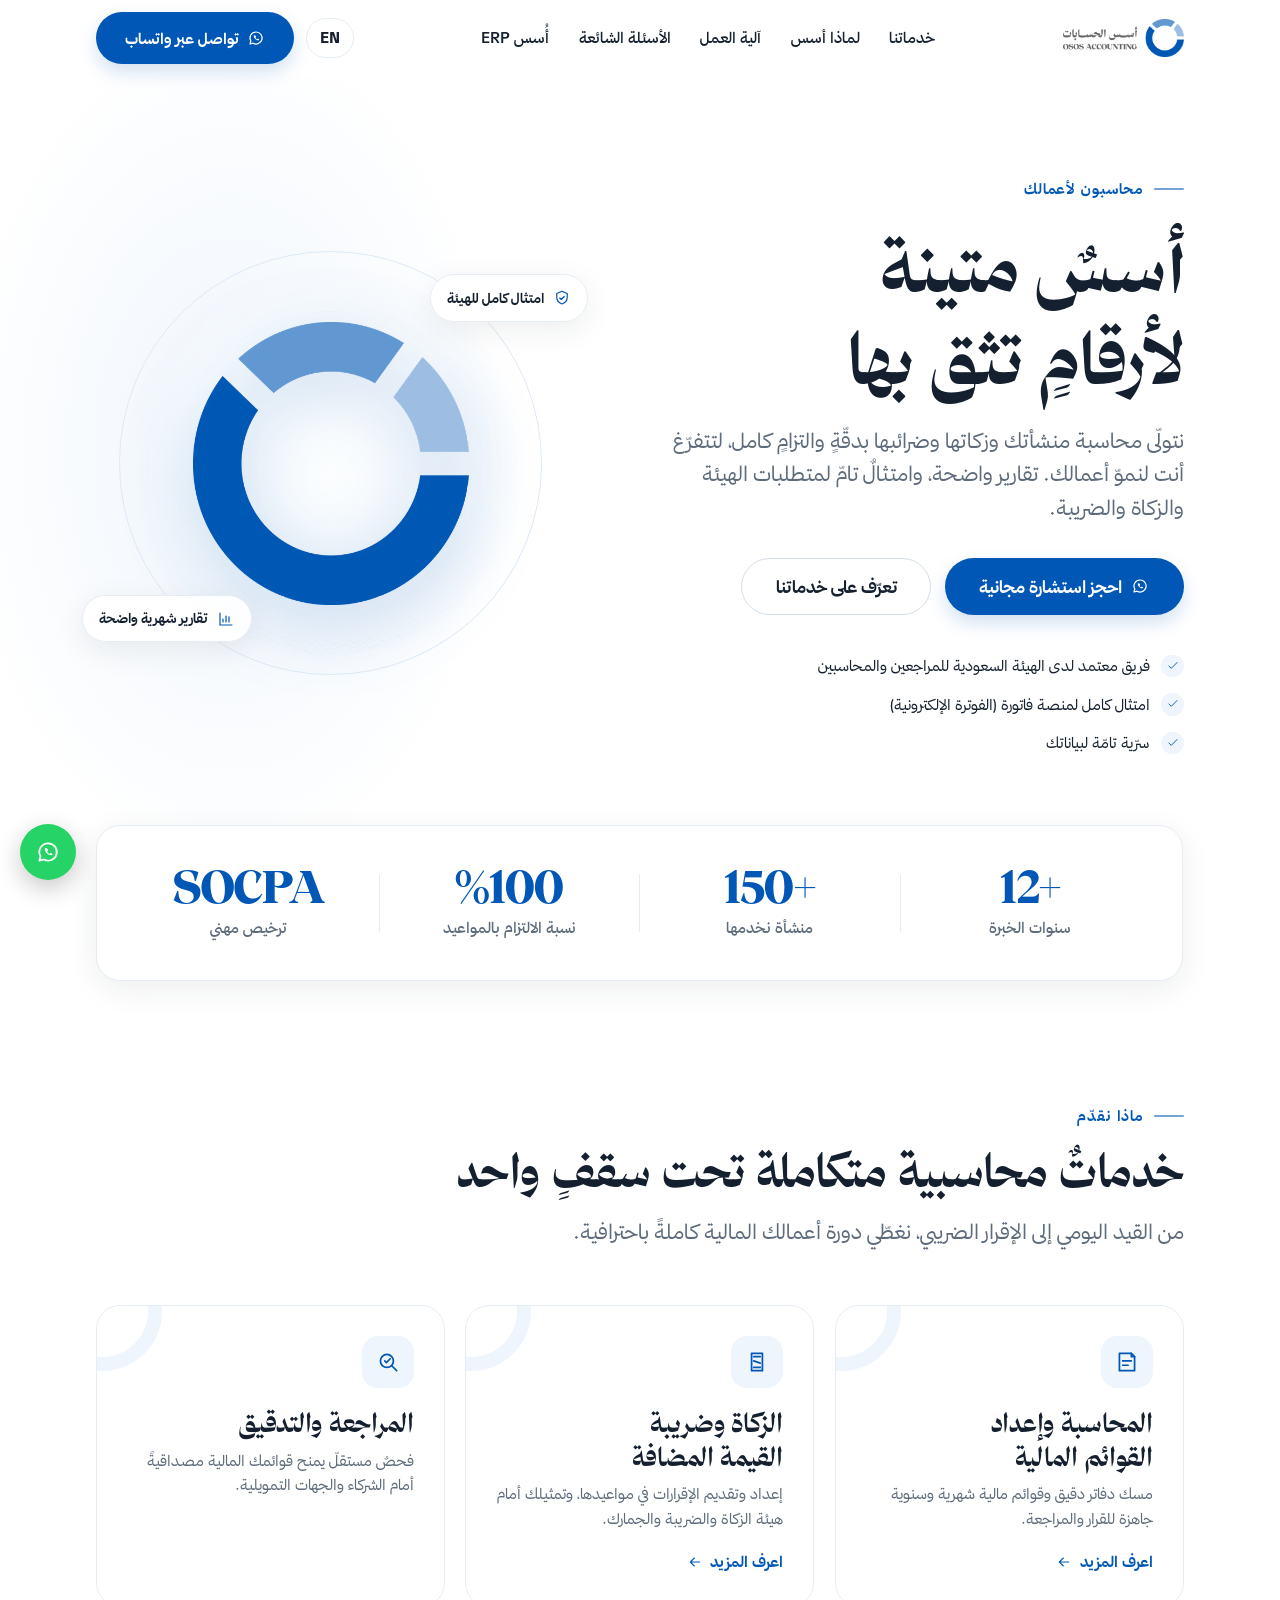
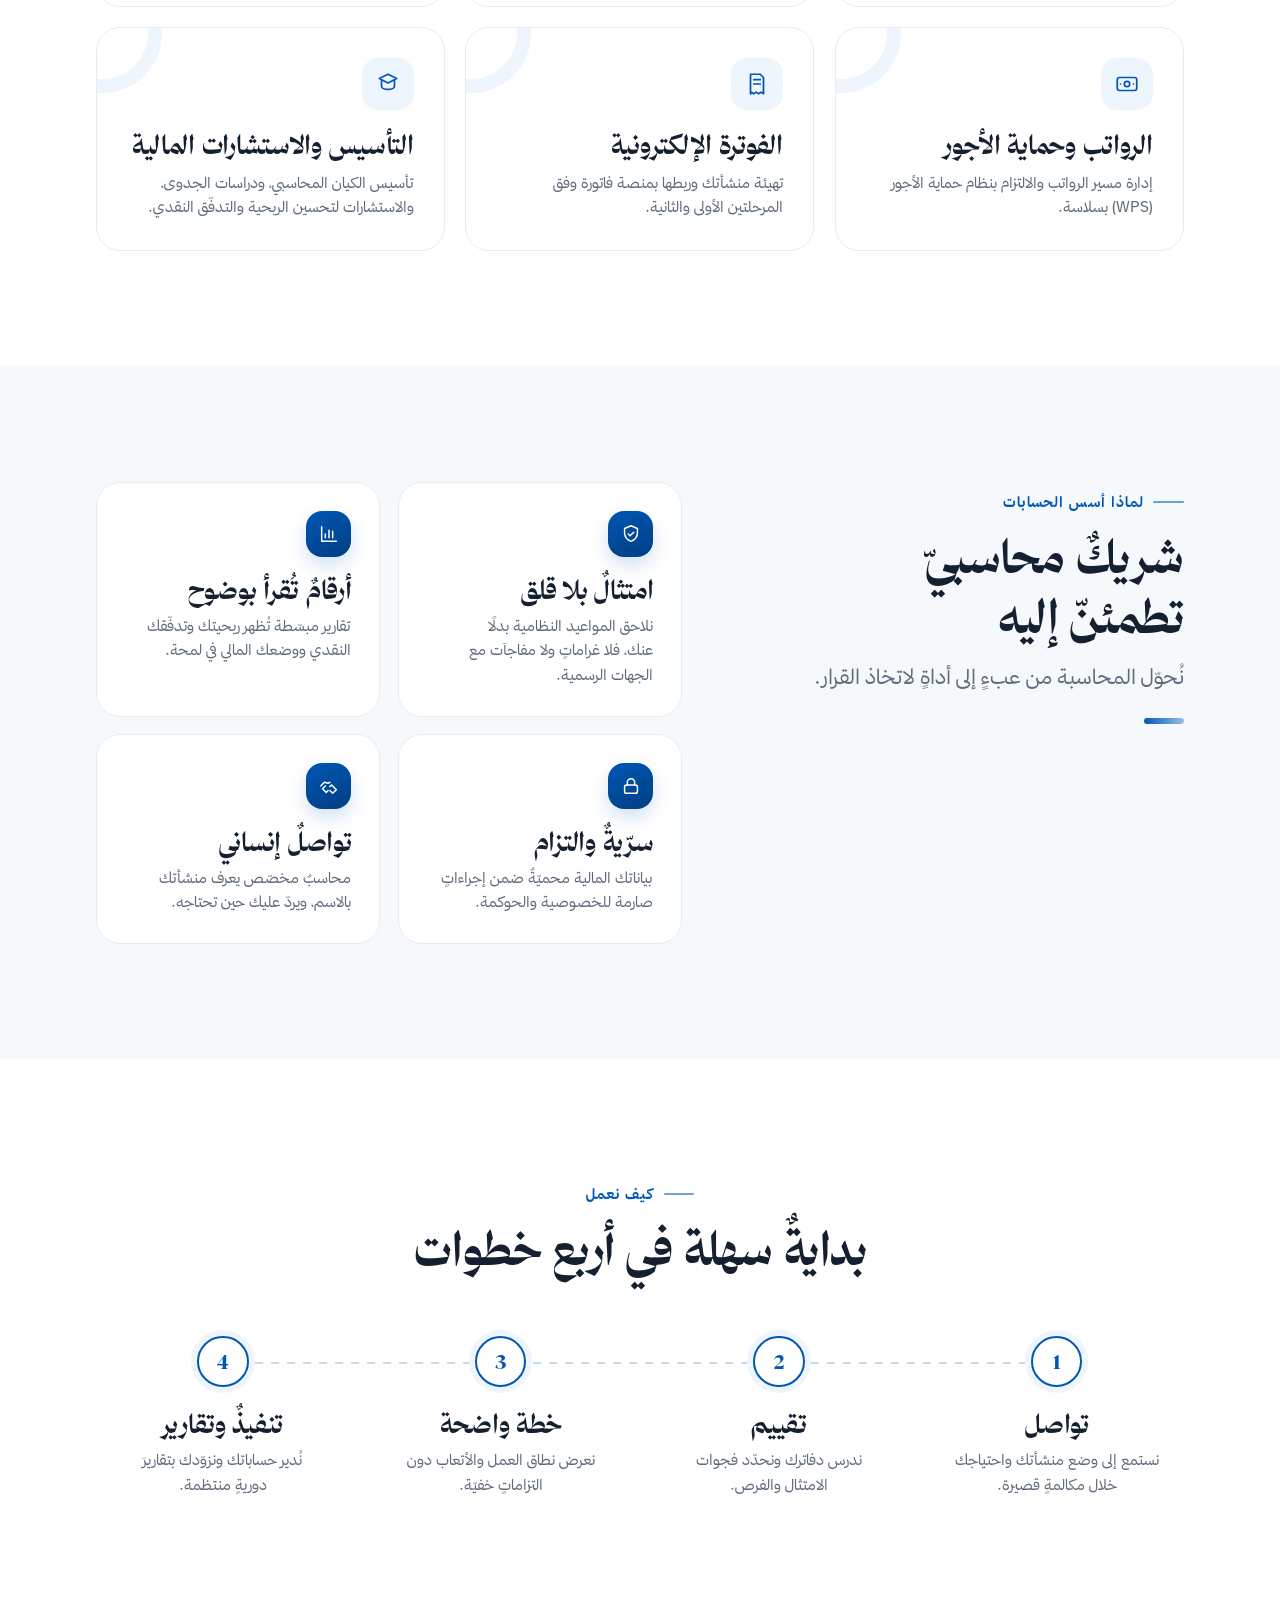
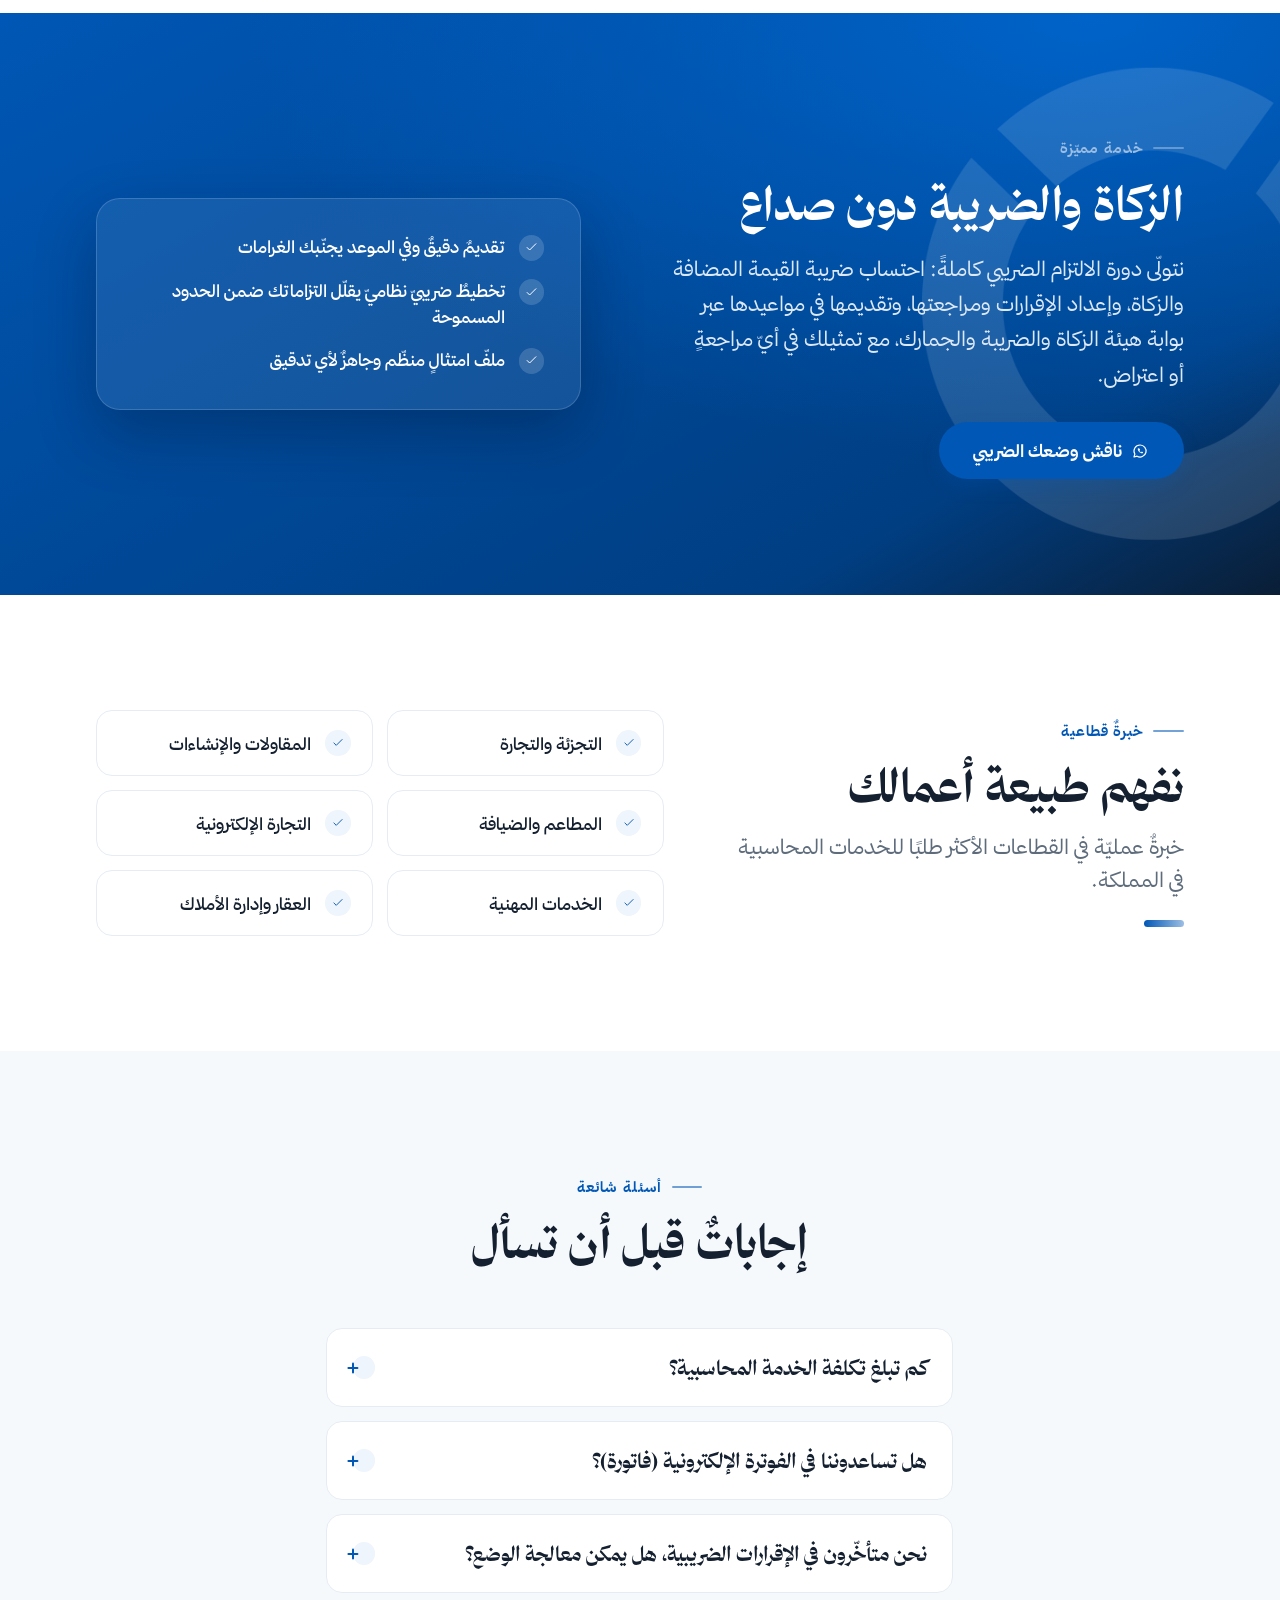
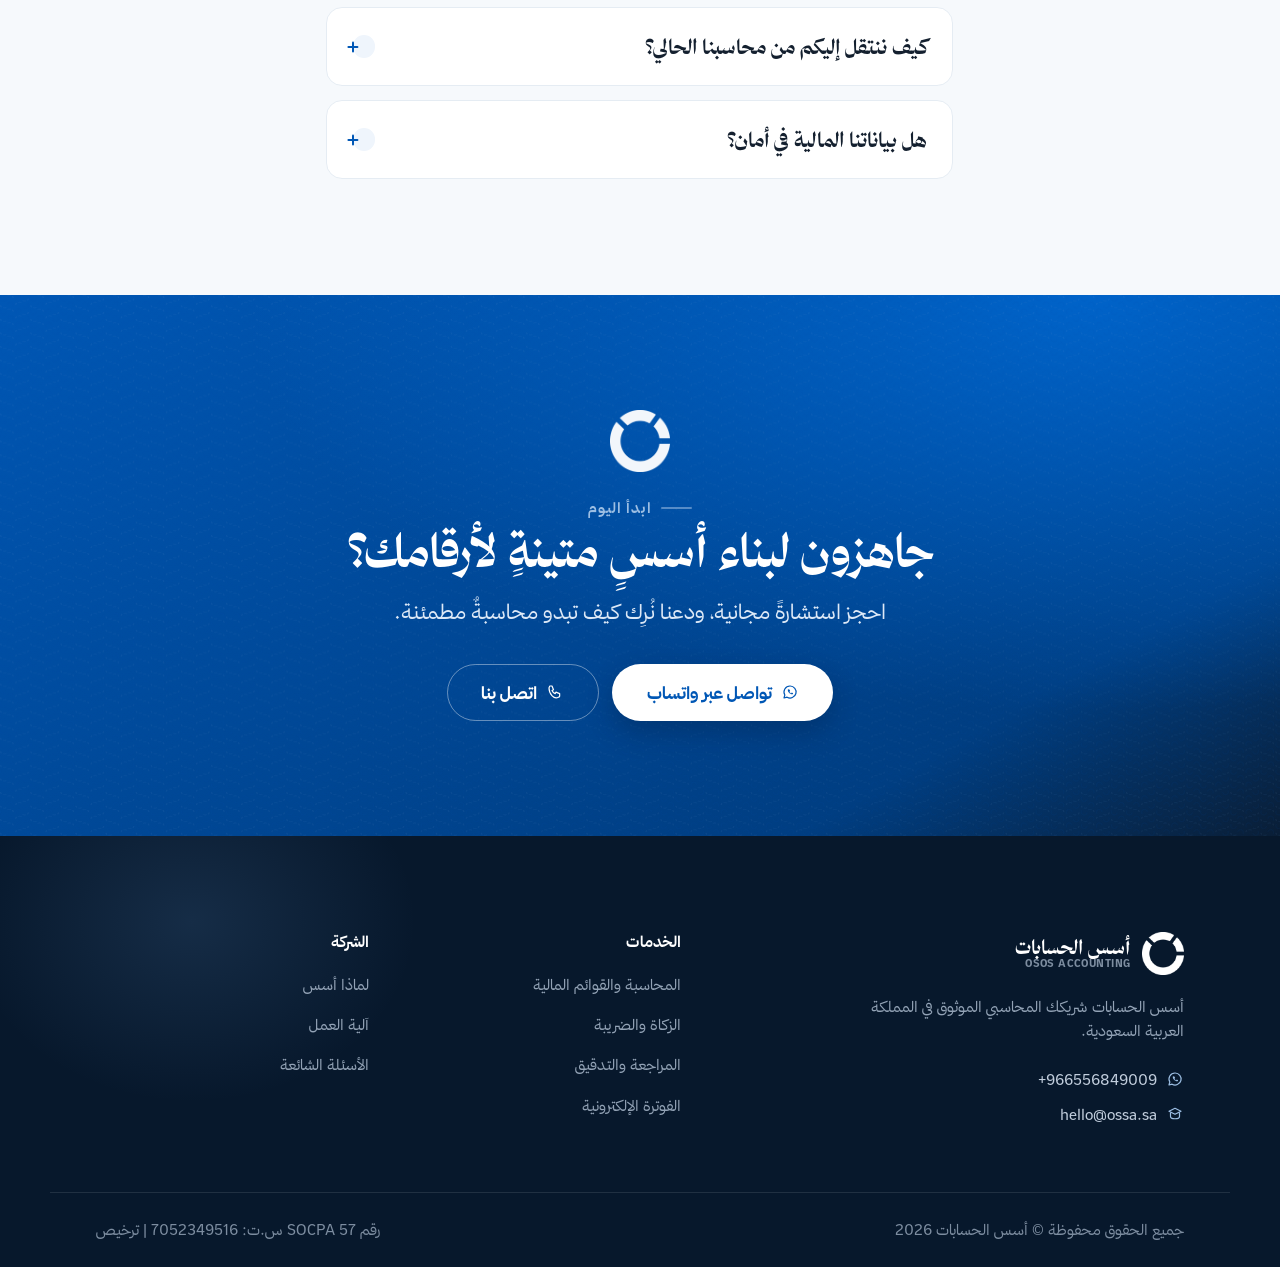
==== commit 8568c50b: "Deploy from osos_page@30db35111c8938e4a9636e36d0af01236fabb4ff aymanalburaidi/osos_page@30db35111c89" ====
--- a/index.html
+++ b/index.html
@@ -1 +1 @@
-<!DOCTYPE html><html lang="ar" dir="rtl" data-astro-cid-5hce7sga> <head><meta charset="utf-8"><meta name="viewport" content="width=device-width, initial-scale=1"><title>أسس الحسابات | خدمات محاسبية وزكاة وضريبة موثوقة في السعودية</title><meta name="description" content="مكتب محاسبة معتمد يقدّم المحاسبة وإعداد القوائم المالية، الزكاة وضريبة القيمة المضافة، المراجعة، الرواتب، والفوترة الإلكترونية للمنشآت في المملكة. أرقام تثق بها."><link rel="canonical" href="https://ossa.sa/"><link rel="alternate" hreflang="en" href="https://ossa.sa/en"><link rel="alternate" hreflang="ar" href="https://ossa.sa/"><link rel="alternate" hreflang="x-default" href="https://ossa.sa/"><meta name="theme-color" content="#0057B5"><link rel="icon" type="image/png" sizes="32x32" href="/brand/favicon-32.png"><link rel="icon" type="image/png" sizes="256x256" href="/brand/favicon-256.png"><link rel="apple-touch-icon" href="/brand/apple-touch-icon.png"><!-- Open Graph / Twitter --><meta property="og:type" content="website"><meta property="og:locale" content="ar_SA"><meta property="og:title" content="أسس الحسابات | خدمات محاسبية وزكاة وضريبة موثوقة في السعودية"><meta property="og:description" content="مكتب محاسبة معتمد يقدّم المحاسبة وإعداد القوائم المالية، الزكاة وضريبة القيمة المضافة، المراجعة، الرواتب، والفوترة الإلكترونية للمنشآت في المملكة. أرقام تثق بها."><meta property="og:url" content="https://ossa.sa/"><meta property="og:image" content="https://ossa.sa/brand/og-image.png"><meta property="og:image:width" content="1200"><meta property="og:image:height" content="630"><meta name="twitter:card" content="summary_large_image"><meta name="twitter:title" content="أسس الحسابات | خدمات محاسبية وزكاة وضريبة موثوقة في السعودية"><meta name="twitter:description" content="مكتب محاسبة معتمد يقدّم المحاسبة وإعداد القوائم المالية، الزكاة وضريبة القيمة المضافة، المراجعة، الرواتب، والفوترة الإلكترونية للمنشآت في المملكة. أرقام تثق بها."><meta name="twitter:image" content="https://ossa.sa/brand/og-image.png"><link rel="preload" href="/fonts/thamaniah-serif-700.woff2" as="font" type="font/woff2" crossorigin><link rel="preload" href="/fonts/thamaniah-sans-400.woff2" as="font" type="font/woff2" crossorigin><script type="application/ld+json">{"@context":"https://schema.org","@graph":[{"@type":"AccountingService","@id":"https://ossa.sa/#organization","name":"أسس الحسابات","description":"مكتب محاسبة معتمد يقدّم المحاسبة وإعداد القوائم المالية، الزكاة وضريبة القيمة المضافة، المراجعة، الرواتب، والفوترة الإلكترونية للمنشآت في المملكة. أرقام تثق بها.","url":"https://ossa.sa","image":"https://ossa.sa/brand/og-image.png","areaServed":"SA","address":{"@type":"PostalAddress","addressLocality":"الرياض","addressRegion":"Riyadh","addressCountry":"SA"},"telephone":"+966556849009","email":"hello@ossa.sa"},{"@type":"FAQPage","mainEntity":[{"@type":"Question","name":"كم تبلغ تكلفة الخدمة المحاسبية؟","acceptedAnswer":{"@type":"Answer","text":"تعتمد الأتعاب على حجم منشأتك وعدد العمليات الشهرية ونطاق الخدمة. نقدّم لك عرضًا واضحًا وثابتًا بعد استشارةٍ مجانية، دون رسومٍ خفيّة."}},{"@type":"Question","name":"هل تساعدوننا في الفوترة الإلكترونية (فاتورة)؟","acceptedAnswer":{"@type":"Answer","text":"نعم، نهيّئ منشأتك ونربطها بمنصّة فاتورة وفق متطلبات المرحلتين، ونضمن توافق فواتيرك مع اشتراطات الهيئة."}},{"@type":"Question","name":"نحن متأخّرون في الإقرارات الضريبية، هل يمكن معالجة الوضع؟","acceptedAnswer":{"@type":"Answer","text":"بالتأكيد. نراجع وضعك، ونعالج المتأخرات، وننظّم ملفّك لدى هيئة الزكاة والضريبة لتعود إلى الالتزام بأسرع وقت."}},{"@type":"Question","name":"كيف ننتقل إليكم من محاسبنا الحالي؟","acceptedAnswer":{"@type":"Answer","text":"الانتقال سلس: نستلم بياناتك ودفاترك، ونراجع الأرصدة الافتتاحية، ونكمل العمل دون انقطاعٍ في تقاريرك."}},{"@type":"Question","name":"هل بياناتنا المالية في أمان؟","acceptedAnswer":{"@type":"Answer","text":"نعم، نلتزم بإجراءاتٍ صارمة للسرّية والوصول المحدود، وبياناتك لا تُشارك مع أيّ طرفٍ ثالث."}}]}]}</script><link rel="stylesheet" href="/_astro/SectionRenderer.DC8Vx3Kf.css"></head> <body data-astro-cid-5hce7sga> <a href="#main" class="skip-link" data-astro-cid-5hce7sga>تجاوز إلى المحتوى</a> <header class="site-header" data-header data-astro-cid-ctg3m53h> <div class="container site-header__inner" data-astro-cid-ctg3m53h> <a href="/" class="brand" aria-label="أسس الحسابات" data-astro-cid-ctg3m53h> <img src="/brand/logo-horizontal.webp" alt="أسس الحسابات" width="190" height="60" class="brand__logo" data-astro-cid-ctg3m53h> </a> <nav class="nav" aria-label="التنقّل الرئيسي" data-astro-cid-ctg3m53h> <a href="#services" class="nav__link" data-astro-cid-ctg3m53h>خدماتنا</a><a href="#why" class="nav__link" data-astro-cid-ctg3m53h>لماذا أسس</a><a href="#process" class="nav__link" data-astro-cid-ctg3m53h>آلية العمل</a><a href="#faq" class="nav__link" data-astro-cid-ctg3m53h>الأسئلة الشائعة</a> </nav> <div class="site-header__actions" data-astro-cid-ctg3m53h> <a class="lang" href="/en" hreflang="en" aria-label="Switch to English" data-astro-cid-bvxdwma5>EN</a> <span class="site-header__cta" data-astro-cid-ctg3m53h><a href="https://wa.me/966556849009?text=%D9%85%D8%B1%D8%AD%D8%A8%D9%8B%D8%A7%D8%8C%20%D8%A3%D8%B1%D8%BA%D8%A8%20%D9%81%D9%8A%20%D8%A7%D9%84%D8%A7%D8%B3%D8%AA%D9%81%D8%B3%D8%A7%D8%B1%20%D8%B9%D9%86%20%D8%AE%D8%AF%D9%85%D8%A7%D8%AA%D9%83%D9%85%20%D8%A7%D9%84%D9%85%D8%AD%D8%A7%D8%B3%D8%A8%D9%8A%D8%A9." class="btn btn--primary" target="_blank" rel="noopener"> <svg width="18" height="18" viewBox="0 0 24 24" fill="none" stroke="currentColor" stroke-width="1.6" stroke-linecap="round" stroke-linejoin="round" aria-hidden="true"><path d="M12 4a8 8 0 0 0-6.9 12L4 20l4.1-1.1A8 8 0 1 0 12 4z"/><path d="M9 9c0 3 3 6 6 6 .8 0 1.3-.8 1-1.5l-1.5-.7-1 1c-1-.4-1.9-1.3-2.3-2.3l1-1-.7-1.5C10.8 7.7 9 8.2 9 9z" fill="currentColor" stroke="none"/></svg> تواصل عبر واتساب </a></span> </div> </div> </header> <script type="module">const o=document.querySelector("[data-header]");if(o){const e=()=>o.classList.toggle("is-scrolled",window.scrollY>12);e(),window.addEventListener("scroll",e,{passive:!0})}</script> <main id="main" data-astro-cid-5hce7sga>  <section class="hero" data-astro-cid-anhloy43> <span class="hero__glow" aria-hidden="true" data-astro-cid-anhloy43></span> <div class="container hero__grid" data-astro-cid-anhloy43> <div class="hero__copy" data-astro-cid-anhloy43> <span class="eyebrow" data-reveal data-astro-cid-anhloy43>محاسبون لأعمالك</span> <h1 class="hero__title" data-reveal data-reveal-delay="1" data-astro-cid-anhloy43>أسسٌ متينة لأرقامٍ تثق بها</h1> <p class="hero__subhead" data-reveal data-reveal-delay="2" data-astro-cid-anhloy43>نتولّى محاسبة منشأتك وزكاتها وضرائبها بدقّةٍ والتزامٍ كامل، لتتفرّغ أنت لنموّ أعمالك. تقارير واضحة، وامتثالٌ تامّ لمتطلبات الهيئة والزكاة والضريبة.</p> <div class="hero__actions" data-reveal data-reveal-delay="3" data-astro-cid-anhloy43> <a href="https://wa.me/966556849009?text=%D9%85%D8%B1%D8%AD%D8%A8%D9%8B%D8%A7%D8%8C%20%D8%A3%D8%B1%D8%BA%D8%A8%20%D8%A8%D8%AD%D8%AC%D8%B2%20%D8%A7%D8%B3%D8%AA%D8%B4%D8%A7%D8%B1%D8%A9%20%D9%85%D8%AD%D8%A7%D8%B3%D8%A8%D9%8A%D8%A9%20%D9%85%D8%AC%D8%A7%D9%86%D9%8A%D8%A9." class="btn btn--primary btn--lg" target="_blank" rel="noopener"> <svg width="18" height="18" viewBox="0 0 24 24" fill="none" stroke="currentColor" stroke-width="1.6" stroke-linecap="round" stroke-linejoin="round" aria-hidden="true"><path d="M12 4a8 8 0 0 0-6.9 12L4 20l4.1-1.1A8 8 0 1 0 12 4z"/><path d="M9 9c0 3 3 6 6 6 .8 0 1.3-.8 1-1.5l-1.5-.7-1 1c-1-.4-1.9-1.3-2.3-2.3l1-1-.7-1.5C10.8 7.7 9 8.2 9 9z" fill="currentColor" stroke="none"/></svg> احجز استشارة مجانية </a> <a href="#services" class="btn btn--ghost btn--lg">  تعرّف على خدماتنا </a> </div> <ul class="hero__highlights" data-reveal data-reveal-delay="3" data-astro-cid-anhloy43> <li data-astro-cid-anhloy43> <span class="hero__check" data-astro-cid-anhloy43> <svg width="14" height="14" viewBox="0 0 24 24" fill="none" stroke="currentColor" stroke-width="1.6" stroke-linecap="round" stroke-linejoin="round" aria-hidden="true"><path d="M5 12l4 4 10-10"/></svg> </span> <span data-astro-cid-anhloy43>فريق معتمد لدى الهيئة السعودية للمراجعين والمحاسبين</span> </li><li data-astro-cid-anhloy43> <span class="hero__check" data-astro-cid-anhloy43> <svg width="14" height="14" viewBox="0 0 24 24" fill="none" stroke="currentColor" stroke-width="1.6" stroke-linecap="round" stroke-linejoin="round" aria-hidden="true"><path d="M5 12l4 4 10-10"/></svg> </span> <span data-astro-cid-anhloy43>امتثال كامل لمنصة فاتورة (الفوترة الإلكترونية)</span> </li><li data-astro-cid-anhloy43> <span class="hero__check" data-astro-cid-anhloy43> <svg width="14" height="14" viewBox="0 0 24 24" fill="none" stroke="currentColor" stroke-width="1.6" stroke-linecap="round" stroke-linejoin="round" aria-hidden="true"><path d="M5 12l4 4 10-10"/></svg> </span> <span data-astro-cid-anhloy43>سرّية تامّة لبياناتك</span> </li> </ul> </div> <div class="hero__visual" data-reveal aria-hidden="true" data-astro-cid-anhloy43> <div class="hero__stage" data-astro-cid-anhloy43> <span class="hero__ring hero__ring--1" data-astro-cid-anhloy43></span> <span class="hero__ring hero__ring--2" data-astro-cid-anhloy43></span> <span class="hero__pattern" data-astro-cid-anhloy43></span> <span class="hero__mark" data-astro-cid-anhloy43> <img src="/brand/mark.webp" alt="" width="512" height="525" loading="eager" data-astro-cid-anhloy43> </span> <span class="hero__chip hero__chip--a is-rtl" data-astro-cid-anhloy43> <svg width="18" height="18" viewBox="0 0 24 24" fill="none" stroke="currentColor" stroke-width="1.6" stroke-linecap="round" stroke-linejoin="round" aria-hidden="true"><path d="M12 3l7 3v5c0 4.5-3 7.5-7 9-4-1.5-7-4.5-7-9V6z"/><path d="M9 12l2 2 4-4"/></svg> <span data-astro-cid-anhloy43>امتثال كامل للهيئة</span> </span> <span class="hero__chip hero__chip--b is-rtl" data-astro-cid-anhloy43> <svg width="18" height="18" viewBox="0 0 24 24" fill="none" stroke="currentColor" stroke-width="1.6" stroke-linecap="round" stroke-linejoin="round" aria-hidden="true"><path d="M4 20V4M4 20h16"/><path d="M8 16v-4M12 16V8M16 16v-7"/></svg> <span data-astro-cid-anhloy43>تقارير شهرية واضحة</span> </span> </div> </div> </div> </section> <script type="module">const r=document.querySelector(".hero__mark img");if(r){let e=!1;const t=()=>{r.style.setProperty("--ring-rot",window.scrollY*.12+"deg"),e=!1};window.addEventListener("scroll",()=>{e||(e=!0,requestAnimationFrame(t))},{passive:!0}),t()}</script><section class="trust" data-astro-cid-4fq3dkzl> <div class="container" data-astro-cid-4fq3dkzl> <ul class="trust__row" data-reveal data-astro-cid-4fq3dkzl> <li class="trust__item" data-astro-cid-4fq3dkzl> <span class="trust__value" data-astro-cid-4fq3dkzl>+12</span> <span class="trust__label" data-astro-cid-4fq3dkzl>سنوات الخبرة</span> </li><li class="trust__item" data-astro-cid-4fq3dkzl> <span class="trust__value" data-astro-cid-4fq3dkzl>+150</span> <span class="trust__label" data-astro-cid-4fq3dkzl>منشأة نخدمها</span> </li><li class="trust__item" data-astro-cid-4fq3dkzl> <span class="trust__value" data-astro-cid-4fq3dkzl>%100</span> <span class="trust__label" data-astro-cid-4fq3dkzl>نسبة الالتزام بالمواعيد</span> </li><li class="trust__item" data-astro-cid-4fq3dkzl> <span class="trust__value" data-astro-cid-4fq3dkzl>SOCPA</span> <span class="trust__label" data-astro-cid-4fq3dkzl>ترخيص مهني</span> </li> </ul> </div> </section><section class="section" id="services" data-astro-cid-bp4bfslc> <div class="container" data-astro-cid-bp4bfslc> <header class="section-head" data-reveal data-astro-cid-bp4bfslc> <span class="eyebrow" data-astro-cid-bp4bfslc>ماذا نقدّم</span> <h2 class="section-head__title" data-astro-cid-bp4bfslc>خدماتٌ محاسبية متكاملة تحت سقفٍ واحد</h2> <p class="section-head__lede" data-astro-cid-bp4bfslc>من القيد اليومي إلى الإقرار الضريبي، نغطّي دورة أعمالك المالية كاملةً باحترافية.</p> </header> <div class="svc__grid" data-astro-cid-bp4bfslc> <a href="#detail-accounting" data-reveal="true" data-reveal-delay="1" data-astro-cid-bp4bfslc="true" class="card svc card--hover"> <span class="svc__icon" data-astro-cid-bp4bfslc> <svg width="26" height="26" viewBox="0 0 24 24" fill="none" stroke="currentColor" stroke-width="1.6" stroke-linecap="round" stroke-linejoin="round" aria-hidden="true"><path d="M5 4h11l3 3v13H5z"/><path d="M16 4v3h3"/><path d="M8 11h8M8 15h5"/></svg> </span> <h3 class="svc__title" data-astro-cid-bp4bfslc>المحاسبة وإعداد القوائم المالية</h3> <p class="svc__body" data-astro-cid-bp4bfslc>مسك دفاتر دقيق وقوائم مالية شهرية وسنوية جاهزة للقرار والمراجعة.</p> <span class="arrow-link svc__more" data-astro-cid-bp4bfslc> اعرف المزيد <svg width="16" height="16" viewBox="0 0 24 24" fill="none" stroke="currentColor" stroke-width="1.6" stroke-linecap="round" stroke-linejoin="round" aria-hidden="true"><path d="M5 12h14M13 6l6 6-6 6"/></svg> </span></a><a href="#detail-tax" data-reveal="true" data-reveal-delay="2" data-astro-cid-bp4bfslc="true" class="card svc card--hover"> <span class="svc__icon" data-astro-cid-bp4bfslc> <svg width="26" height="26" viewBox="0 0 24 24" fill="none" stroke="currentColor" stroke-width="1.6" stroke-linecap="round" stroke-linejoin="round" aria-hidden="true"><path d="M9 7h6M9 17h6"/><path d="M7 4h10v16H7z"/><path d="M9 11l6 2"/></svg> </span> <h3 class="svc__title" data-astro-cid-bp4bfslc>الزكاة وضريبة القيمة المضافة</h3> <p class="svc__body" data-astro-cid-bp4bfslc>إعداد وتقديم الإقرارات في مواعيدها، وتمثيلك أمام هيئة الزكاة والضريبة والجمارك.</p> <span class="arrow-link svc__more" data-astro-cid-bp4bfslc> اعرف المزيد <svg width="16" height="16" viewBox="0 0 24 24" fill="none" stroke="currentColor" stroke-width="1.6" stroke-linecap="round" stroke-linejoin="round" aria-hidden="true"><path d="M5 12h14M13 6l6 6-6 6"/></svg> </span></a><div data-reveal="true" data-reveal-delay="3" data-astro-cid-bp4bfslc="true" class="card svc"> <span class="svc__icon" data-astro-cid-bp4bfslc> <svg width="26" height="26" viewBox="0 0 24 24" fill="none" stroke="currentColor" stroke-width="1.6" stroke-linecap="round" stroke-linejoin="round" aria-hidden="true"><circle cx="11" cy="11" r="6"/><path d="M20 20l-4.3-4.3"/><path d="M9 11l1.5 1.5L14 9"/></svg> </span> <h3 class="svc__title" data-astro-cid-bp4bfslc>المراجعة والتدقيق</h3> <p class="svc__body" data-astro-cid-bp4bfslc>فحصٌ مستقلّ يمنح قوائمك المالية مصداقيةً أمام الشركاء والجهات التمويلية.</p> </div><div data-reveal="true" data-reveal-delay="1" data-astro-cid-bp4bfslc="true" class="card svc"> <span class="svc__icon" data-astro-cid-bp4bfslc> <svg width="26" height="26" viewBox="0 0 24 24" fill="none" stroke="currentColor" stroke-width="1.6" stroke-linecap="round" stroke-linejoin="round" aria-hidden="true"><rect x="3" y="6" width="18" height="12" rx="2"/><circle cx="12" cy="12" r="2.5"/><path d="M6 12h.01M18 12h.01"/></svg> </span> <h3 class="svc__title" data-astro-cid-bp4bfslc>الرواتب وحماية الأجور</h3> <p class="svc__body" data-astro-cid-bp4bfslc>إدارة مسير الرواتب والالتزام بنظام حماية الأجور (WPS) بسلاسة.</p> </div><div data-reveal="true" data-reveal-delay="2" data-astro-cid-bp4bfslc="true" class="card svc"> <span class="svc__icon" data-astro-cid-bp4bfslc> <svg width="26" height="26" viewBox="0 0 24 24" fill="none" stroke="currentColor" stroke-width="1.6" stroke-linecap="round" stroke-linejoin="round" aria-hidden="true"><path d="M6 3h9l3 3v15l-2.2-1.5L13.5 21l-2.3-1.5L9 21l-2.2-1.5L6 21z"/><path d="M9 8h6M9 12h6"/></svg> </span> <h3 class="svc__title" data-astro-cid-bp4bfslc>الفوترة الإلكترونية</h3> <p class="svc__body" data-astro-cid-bp4bfslc>تهيئة منشأتك وربطها بمنصة فاتورة وفق المرحلتين الأولى والثانية.</p> </div><div data-reveal="true" data-reveal-delay="3" data-astro-cid-bp4bfslc="true" class="card svc"> <span class="svc__icon" data-astro-cid-bp4bfslc> <svg width="26" height="26" viewBox="0 0 24 24" fill="none" stroke="currentColor" stroke-width="1.6" stroke-linecap="round" stroke-linejoin="round" aria-hidden="true"><path d="M12 3l8 4-8 4-8-4 8-4z"/><path d="M6 9v5c0 1.7 2.7 3 6 3s6-1.3 6-3V9"/></svg> </span> <h3 class="svc__title" data-astro-cid-bp4bfslc>التأسيس والاستشارات المالية</h3> <p class="svc__body" data-astro-cid-bp4bfslc>تأسيس الكيان المحاسبي، ودراسات الجدوى، والاستشارات لتحسين الربحية والتدفّق النقدي.</p> </div> </div> </div> </section><section class="section section--tint why" id="why" data-astro-cid-w3z23hby> <div class="container why__layout" data-astro-cid-w3z23hby> <header class="section-head why__head" data-reveal data-astro-cid-w3z23hby> <span class="eyebrow" data-astro-cid-w3z23hby>لماذا أسس الحسابات</span> <h2 class="section-head__title" data-astro-cid-w3z23hby>شريكٌ محاسبيّ تطمئنّ إليه</h2> <p class="section-head__lede" data-astro-cid-w3z23hby>نُحوّل المحاسبة من عبءٍ إلى أداةٍ لاتخاذ القرار.</p> <span class="arc-accent why__accent" aria-hidden="true" data-astro-cid-w3z23hby></span> </header> <div class="why__grid" data-astro-cid-w3z23hby> <article class="why-card" data-reveal data-reveal-delay="1" data-astro-cid-w3z23hby> <span class="why-card__icon" data-astro-cid-w3z23hby> <svg width="22" height="22" viewBox="0 0 24 24" fill="none" stroke="currentColor" stroke-width="1.6" stroke-linecap="round" stroke-linejoin="round" aria-hidden="true"><path d="M12 3l7 3v5c0 4.5-3 7.5-7 9-4-1.5-7-4.5-7-9V6z"/><path d="M9 12l2 2 4-4"/></svg> </span> <h3 class="why-card__title" data-astro-cid-w3z23hby>امتثالٌ بلا قلق</h3> <p class="why-card__body" data-astro-cid-w3z23hby>نلاحق المواعيد النظامية بدلًا عنك، فلا غراماتٍ ولا مفاجآت مع الجهات الرسمية.</p> </article><article class="why-card" data-reveal data-reveal-delay="2" data-astro-cid-w3z23hby> <span class="why-card__icon" data-astro-cid-w3z23hby> <svg width="22" height="22" viewBox="0 0 24 24" fill="none" stroke="currentColor" stroke-width="1.6" stroke-linecap="round" stroke-linejoin="round" aria-hidden="true"><path d="M4 20V4M4 20h16"/><path d="M8 16v-4M12 16V8M16 16v-7"/></svg> </span> <h3 class="why-card__title" data-astro-cid-w3z23hby>أرقامٌ تُقرأ بوضوح</h3> <p class="why-card__body" data-astro-cid-w3z23hby>تقارير مبسّطة تُظهر ربحيتك وتدفّقك النقدي ووضعك المالي في لمحة.</p> </article><article class="why-card" data-reveal data-reveal-delay="1" data-astro-cid-w3z23hby> <span class="why-card__icon" data-astro-cid-w3z23hby> <svg width="22" height="22" viewBox="0 0 24 24" fill="none" stroke="currentColor" stroke-width="1.6" stroke-linecap="round" stroke-linejoin="round" aria-hidden="true"><rect x="5" y="11" width="14" height="9" rx="2"/><path d="M8 11V8a4 4 0 0 1 8 0v3"/></svg> </span> <h3 class="why-card__title" data-astro-cid-w3z23hby>سرّيةٌ والتزام</h3> <p class="why-card__body" data-astro-cid-w3z23hby>بياناتك المالية محميّةٌ ضمن إجراءاتٍ صارمة للخصوصية والحوكمة.</p> </article><article class="why-card" data-reveal data-reveal-delay="2" data-astro-cid-w3z23hby> <span class="why-card__icon" data-astro-cid-w3z23hby> <svg width="22" height="22" viewBox="0 0 24 24" fill="none" stroke="currentColor" stroke-width="1.6" stroke-linecap="round" stroke-linejoin="round" aria-hidden="true"><path d="M11 17l-2 2-4-4 3-3"/><path d="M13 17l3 3 4-4-5-5-2 1.5"/><path d="M3 12l4-4 4 1 2-1"/></svg> </span> <h3 class="why-card__title" data-astro-cid-w3z23hby>تواصلٌ إنساني</h3> <p class="why-card__body" data-astro-cid-w3z23hby>محاسبٌ مخصّص يعرف منشأتك بالاسم، ويردّ عليك حين تحتاجه.</p> </article> </div> </div> </section><section class="section process" id="process" data-astro-cid-gto3gzpn> <div class="container" data-astro-cid-gto3gzpn> <header class="section-head section-head--center" data-reveal data-astro-cid-gto3gzpn> <span class="eyebrow" data-astro-cid-gto3gzpn>كيف نعمل</span> <h2 class="section-head__title" data-astro-cid-gto3gzpn>بدايةٌ سهلة في أربع خطوات</h2>  </header> <ol class="process__list" data-astro-cid-gto3gzpn> <li class="step" data-reveal data-reveal-delay="1" data-astro-cid-gto3gzpn> <span class="step__node" data-astro-cid-gto3gzpn> <span class="step__num" data-astro-cid-gto3gzpn>1</span> </span> <h3 class="step__title" data-astro-cid-gto3gzpn>تواصل</h3> <p class="step__body" data-astro-cid-gto3gzpn>نستمع إلى وضع منشأتك واحتياجك خلال مكالمةٍ قصيرة.</p> </li><li class="step" data-reveal data-reveal-delay="2" data-astro-cid-gto3gzpn> <span class="step__node" data-astro-cid-gto3gzpn> <span class="step__num" data-astro-cid-gto3gzpn>2</span> </span> <h3 class="step__title" data-astro-cid-gto3gzpn>تقييم</h3> <p class="step__body" data-astro-cid-gto3gzpn>ندرس دفاترك ونحدّد فجوات الامتثال والفرص.</p> </li><li class="step" data-reveal data-reveal-delay="3" data-astro-cid-gto3gzpn> <span class="step__node" data-astro-cid-gto3gzpn> <span class="step__num" data-astro-cid-gto3gzpn>3</span> </span> <h3 class="step__title" data-astro-cid-gto3gzpn>خطة واضحة</h3> <p class="step__body" data-astro-cid-gto3gzpn>نعرض نطاق العمل والأتعاب دون التزاماتٍ خفيّة.</p> </li><li class="step" data-reveal data-reveal-delay="4" data-astro-cid-gto3gzpn> <span class="step__node" data-astro-cid-gto3gzpn> <span class="step__num" data-astro-cid-gto3gzpn>4</span> </span> <h3 class="step__title" data-astro-cid-gto3gzpn>تنفيذٌ وتقارير</h3> <p class="step__body" data-astro-cid-gto3gzpn>نُدير حساباتك ونزوّدك بتقاريرَ دوريةٍ منتظمة.</p> </li> </ol> </div> </section><section class="section section--blue detail" id="detail-tax" data-astro-cid-b7ib53vj> <span class="detail__decor" aria-hidden="true" data-astro-cid-b7ib53vj> <img src="/brand/mark.webp" alt="" width="512" height="525" data-astro-cid-b7ib53vj> </span> <div class="container detail__grid" data-astro-cid-b7ib53vj> <div class="detail__copy" data-reveal data-astro-cid-b7ib53vj> <span class="eyebrow" data-astro-cid-b7ib53vj>خدمة مميّزة</span> <h2 class="detail__title" data-astro-cid-b7ib53vj>الزكاة والضريبة دون صداع</h2> <p class="detail__body" data-astro-cid-b7ib53vj>نتولّى دورة الالتزام الضريبي كاملةً: احتساب ضريبة القيمة المضافة والزكاة، وإعداد الإقرارات ومراجعتها، وتقديمها في مواعيدها عبر بوابة هيئة الزكاة والضريبة والجمارك، مع تمثيلك في أيّ مراجعةٍ أو اعتراض.</p> <div class="detail__cta" data-astro-cid-b7ib53vj><a href="https://wa.me/966556849009?text=%D9%84%D8%AF%D9%8A%D9%91%20%D8%A7%D8%B3%D8%AA%D9%81%D8%B3%D8%A7%D8%B1%20%D8%A8%D8%AE%D8%B5%D9%88%D8%B5%20%D8%A7%D9%84%D8%B2%D9%83%D8%A7%D8%A9%20%D9%88%D8%B6%D8%B1%D9%8A%D8%A8%D8%A9%20%D8%A7%D9%84%D9%82%D9%8A%D9%85%D8%A9%20%D8%A7%D9%84%D9%85%D8%B6%D8%A7%D9%81%D8%A9." class="btn btn--primary btn--lg" target="_blank" rel="noopener"> <svg width="18" height="18" viewBox="0 0 24 24" fill="none" stroke="currentColor" stroke-width="1.6" stroke-linecap="round" stroke-linejoin="round" aria-hidden="true"><path d="M12 4a8 8 0 0 0-6.9 12L4 20l4.1-1.1A8 8 0 1 0 12 4z"/><path d="M9 9c0 3 3 6 6 6 .8 0 1.3-.8 1-1.5l-1.5-.7-1 1c-1-.4-1.9-1.3-2.3-2.3l1-1-.7-1.5C10.8 7.7 9 8.2 9 9z" fill="currentColor" stroke="none"/></svg> ناقش وضعك الضريبي </a></div> </div> <ul class="detail__outcomes" data-reveal data-reveal-delay="1" data-astro-cid-b7ib53vj> <li data-astro-cid-b7ib53vj> <span class="detail__check" data-astro-cid-b7ib53vj> <svg width="15" height="15" viewBox="0 0 24 24" fill="none" stroke="currentColor" stroke-width="1.6" stroke-linecap="round" stroke-linejoin="round" aria-hidden="true"><path d="M5 12l4 4 10-10"/></svg> </span> <span data-astro-cid-b7ib53vj>تقديمٌ دقيقٌ وفي الموعد يجنّبك الغرامات</span> </li><li data-astro-cid-b7ib53vj> <span class="detail__check" data-astro-cid-b7ib53vj> <svg width="15" height="15" viewBox="0 0 24 24" fill="none" stroke="currentColor" stroke-width="1.6" stroke-linecap="round" stroke-linejoin="round" aria-hidden="true"><path d="M5 12l4 4 10-10"/></svg> </span> <span data-astro-cid-b7ib53vj>تخطيطٌ ضريبيّ نظاميّ يقلّل التزاماتك ضمن الحدود المسموحة</span> </li><li data-astro-cid-b7ib53vj> <span class="detail__check" data-astro-cid-b7ib53vj> <svg width="15" height="15" viewBox="0 0 24 24" fill="none" stroke="currentColor" stroke-width="1.6" stroke-linecap="round" stroke-linejoin="round" aria-hidden="true"><path d="M5 12l4 4 10-10"/></svg> </span> <span data-astro-cid-b7ib53vj>ملفّ امتثالٍ منظّم وجاهزٌ لأي تدقيق</span> </li> </ul> </div> </section><section class="section ind" id="industries" data-astro-cid-nmcm7ml6> <div class="container ind__grid" data-astro-cid-nmcm7ml6> <header class="section-head ind__head" data-reveal data-astro-cid-nmcm7ml6> <span class="eyebrow" data-astro-cid-nmcm7ml6>خبرةٌ قطاعية</span> <h2 class="section-head__title" data-astro-cid-nmcm7ml6>نفهم طبيعة أعمالك</h2> <p class="section-head__lede" data-astro-cid-nmcm7ml6>خبرةٌ عمليّة في القطاعات الأكثر طلبًا للخدمات المحاسبية في المملكة.</p> <span class="arc-accent ind__accent" aria-hidden="true" data-astro-cid-nmcm7ml6></span> </header> <ul class="ind__list" data-reveal data-reveal-delay="1" data-astro-cid-nmcm7ml6> <li class="ind__item" data-astro-cid-nmcm7ml6> <span class="ind__bullet" data-astro-cid-nmcm7ml6> <svg width="14" height="14" viewBox="0 0 24 24" fill="none" stroke="currentColor" stroke-width="1.6" stroke-linecap="round" stroke-linejoin="round" aria-hidden="true"><path d="M5 12l4 4 10-10"/></svg> </span> <span data-astro-cid-nmcm7ml6>التجزئة والتجارة</span> </li><li class="ind__item" data-astro-cid-nmcm7ml6> <span class="ind__bullet" data-astro-cid-nmcm7ml6> <svg width="14" height="14" viewBox="0 0 24 24" fill="none" stroke="currentColor" stroke-width="1.6" stroke-linecap="round" stroke-linejoin="round" aria-hidden="true"><path d="M5 12l4 4 10-10"/></svg> </span> <span data-astro-cid-nmcm7ml6>المقاولات والإنشاءات</span> </li><li class="ind__item" data-astro-cid-nmcm7ml6> <span class="ind__bullet" data-astro-cid-nmcm7ml6> <svg width="14" height="14" viewBox="0 0 24 24" fill="none" stroke="currentColor" stroke-width="1.6" stroke-linecap="round" stroke-linejoin="round" aria-hidden="true"><path d="M5 12l4 4 10-10"/></svg> </span> <span data-astro-cid-nmcm7ml6>المطاعم والضيافة</span> </li><li class="ind__item" data-astro-cid-nmcm7ml6> <span class="ind__bullet" data-astro-cid-nmcm7ml6> <svg width="14" height="14" viewBox="0 0 24 24" fill="none" stroke="currentColor" stroke-width="1.6" stroke-linecap="round" stroke-linejoin="round" aria-hidden="true"><path d="M5 12l4 4 10-10"/></svg> </span> <span data-astro-cid-nmcm7ml6>التجارة الإلكترونية</span> </li><li class="ind__item" data-astro-cid-nmcm7ml6> <span class="ind__bullet" data-astro-cid-nmcm7ml6> <svg width="14" height="14" viewBox="0 0 24 24" fill="none" stroke="currentColor" stroke-width="1.6" stroke-linecap="round" stroke-linejoin="round" aria-hidden="true"><path d="M5 12l4 4 10-10"/></svg> </span> <span data-astro-cid-nmcm7ml6>الخدمات المهنية</span> </li><li class="ind__item" data-astro-cid-nmcm7ml6> <span class="ind__bullet" data-astro-cid-nmcm7ml6> <svg width="14" height="14" viewBox="0 0 24 24" fill="none" stroke="currentColor" stroke-width="1.6" stroke-linecap="round" stroke-linejoin="round" aria-hidden="true"><path d="M5 12l4 4 10-10"/></svg> </span> <span data-astro-cid-nmcm7ml6>العقار وإدارة الأملاك</span> </li> </ul> </div> </section><section class="section section--tint" id="faq" data-astro-cid-vcytj35z> <div class="container container--narrow" data-astro-cid-vcytj35z> <header class="section-head section-head--center" data-reveal data-astro-cid-vcytj35z> <span class="eyebrow" data-astro-cid-vcytj35z>أسئلة شائعة</span> <h2 class="section-head__title" data-astro-cid-vcytj35z>إجاباتٌ قبل أن تسأل</h2>  </header> <div class="faq__list" data-astro-cid-vcytj35z> <details class="faq__item" data-reveal data-astro-cid-vcytj35z> <summary class="faq__q" data-astro-cid-vcytj35z> <span data-astro-cid-vcytj35z>كم تبلغ تكلفة الخدمة المحاسبية؟</span> <span class="faq__icon" aria-hidden="true" data-astro-cid-vcytj35z></span> </summary> <div class="faq__a" data-astro-cid-vcytj35z> <p data-astro-cid-vcytj35z>تعتمد الأتعاب على حجم منشأتك وعدد العمليات الشهرية ونطاق الخدمة. نقدّم لك عرضًا واضحًا وثابتًا بعد استشارةٍ مجانية، دون رسومٍ خفيّة.</p> </div> </details><details class="faq__item" data-reveal data-astro-cid-vcytj35z> <summary class="faq__q" data-astro-cid-vcytj35z> <span data-astro-cid-vcytj35z>هل تساعدوننا في الفوترة الإلكترونية (فاتورة)؟</span> <span class="faq__icon" aria-hidden="true" data-astro-cid-vcytj35z></span> </summary> <div class="faq__a" data-astro-cid-vcytj35z> <p data-astro-cid-vcytj35z>نعم، نهيّئ منشأتك ونربطها بمنصّة فاتورة وفق متطلبات المرحلتين، ونضمن توافق فواتيرك مع اشتراطات الهيئة.</p> </div> </details><details class="faq__item" data-reveal data-astro-cid-vcytj35z> <summary class="faq__q" data-astro-cid-vcytj35z> <span data-astro-cid-vcytj35z>نحن متأخّرون في الإقرارات الضريبية، هل يمكن معالجة الوضع؟</span> <span class="faq__icon" aria-hidden="true" data-astro-cid-vcytj35z></span> </summary> <div class="faq__a" data-astro-cid-vcytj35z> <p data-astro-cid-vcytj35z>بالتأكيد. نراجع وضعك، ونعالج المتأخرات، وننظّم ملفّك لدى هيئة الزكاة والضريبة لتعود إلى الالتزام بأسرع وقت.</p> </div> </details><details class="faq__item" data-reveal data-astro-cid-vcytj35z> <summary class="faq__q" data-astro-cid-vcytj35z> <span data-astro-cid-vcytj35z>كيف ننتقل إليكم من محاسبنا الحالي؟</span> <span class="faq__icon" aria-hidden="true" data-astro-cid-vcytj35z></span> </summary> <div class="faq__a" data-astro-cid-vcytj35z> <p data-astro-cid-vcytj35z>الانتقال سلس: نستلم بياناتك ودفاترك، ونراجع الأرصدة الافتتاحية، ونكمل العمل دون انقطاعٍ في تقاريرك.</p> </div> </details><details class="faq__item" data-reveal data-astro-cid-vcytj35z> <summary class="faq__q" data-astro-cid-vcytj35z> <span data-astro-cid-vcytj35z>هل بياناتنا المالية في أمان؟</span> <span class="faq__icon" aria-hidden="true" data-astro-cid-vcytj35z></span> </summary> <div class="faq__a" data-astro-cid-vcytj35z> <p data-astro-cid-vcytj35z>نعم، نلتزم بإجراءاتٍ صارمة للسرّية والوصول المحدود، وبياناتك لا تُشارك مع أيّ طرفٍ ثالث.</p> </div> </details> </div> </div> </section><section class="section section--blue cta-band" id="contact" data-astro-cid-ianifgej> <span class="cta-band__pattern" aria-hidden="true" data-astro-cid-ianifgej></span> <div class="container cta-band__inner" data-reveal data-astro-cid-ianifgej> <img src="/brand/mark.webp" alt="" width="64" height="66" class="cta-band__mark" aria-hidden="true" data-astro-cid-ianifgej> <span class="eyebrow" data-astro-cid-ianifgej>ابدأ اليوم</span> <h2 class="cta-band__title" data-astro-cid-ianifgej>جاهزون لبناء أسسٍ متينةٍ لأرقامك؟</h2> <p class="cta-band__sub" data-astro-cid-ianifgej>احجز استشارةً مجانية، ودعنا نُرِك كيف تبدو محاسبةٌ مطمئنة.</p> <div class="cta-band__actions" data-astro-cid-ianifgej> <a href="https://wa.me/966556849009?text=%D9%85%D8%B1%D8%AD%D8%A8%D9%8B%D8%A7%D8%8C%20%D8%A3%D8%B1%D8%BA%D8%A8%20%D8%A8%D8%AD%D8%AC%D8%B2%20%D8%A7%D8%B3%D8%AA%D8%B4%D8%A7%D8%B1%D8%A9%20%D9%85%D8%AD%D8%A7%D8%B3%D8%A8%D9%8A%D8%A9%20%D9%85%D8%AC%D8%A7%D9%86%D9%8A%D8%A9." class="btn btn--on-blue btn--lg" target="_blank" rel="noopener"> <svg width="18" height="18" viewBox="0 0 24 24" fill="none" stroke="currentColor" stroke-width="1.6" stroke-linecap="round" stroke-linejoin="round" aria-hidden="true"><path d="M12 4a8 8 0 0 0-6.9 12L4 20l4.1-1.1A8 8 0 1 0 12 4z"/><path d="M9 9c0 3 3 6 6 6 .8 0 1.3-.8 1-1.5l-1.5-.7-1 1c-1-.4-1.9-1.3-2.3-2.3l1-1-.7-1.5C10.8 7.7 9 8.2 9 9z" fill="currentColor" stroke="none"/></svg> تواصل عبر واتساب </a> <a href="tel:+966556849009" class="btn btn--ghost btn--lg"> <svg width="18" height="18" viewBox="0 0 24 24" fill="none" stroke="currentColor" stroke-width="1.6" stroke-linecap="round" stroke-linejoin="round" aria-hidden="true"><path d="M5 4h3l2 5-2 1c.8 1.9 2.3 3.4 4.2 4.2l1-2 5 2v3c0 1-.8 1.8-1.8 1.7C11 22 4 15 4 6.8 4 5.8 4.8 5 5 4z"/></svg> اتصل بنا </a> </div> </div> </section>  </main> <footer class="footer" data-astro-cid-gcn2mc3v> <div class="container footer__grid" data-astro-cid-gcn2mc3v> <div class="footer__brand" data-astro-cid-gcn2mc3v> <a href="/" class="footer__lockup" aria-label="أسس الحسابات" data-astro-cid-gcn2mc3v> <img src="/brand/mark.webp" alt="" width="44" height="45" class="footer__mark" aria-hidden="true" data-astro-cid-gcn2mc3v> <span class="footer__words" data-astro-cid-gcn2mc3v> <span class="footer__name" data-astro-cid-gcn2mc3v>أسس الحسابات</span> <span class="footer__sub" data-astro-cid-gcn2mc3v>OSOS ACCOUNTING</span> </span> </a> <p class="footer__tagline" data-astro-cid-gcn2mc3v>أسس الحسابات شريكك المحاسبي الموثوق في المملكة العربية السعودية.</p> <div class="footer__contact" data-astro-cid-gcn2mc3v> <a href="https://wa.me/966556849009" target="_blank" rel="noopener" data-astro-cid-gcn2mc3v> <svg width="18" height="18" viewBox="0 0 24 24" fill="none" stroke="currentColor" stroke-width="1.6" stroke-linecap="round" stroke-linejoin="round" aria-hidden="true"><path d="M12 4a8 8 0 0 0-6.9 12L4 20l4.1-1.1A8 8 0 1 0 12 4z"/><path d="M9 9c0 3 3 6 6 6 .8 0 1.3-.8 1-1.5l-1.5-.7-1 1c-1-.4-1.9-1.3-2.3-2.3l1-1-.7-1.5C10.8 7.7 9 8.2 9 9z" fill="currentColor" stroke="none"/></svg> <span dir="ltr" data-astro-cid-gcn2mc3v>+966556849009</span> </a> <a href="mailto:hello@ossa.sa" data-astro-cid-gcn2mc3v> <svg width="18" height="18" viewBox="0 0 24 24" fill="none" stroke="currentColor" stroke-width="1.6" stroke-linecap="round" stroke-linejoin="round" aria-hidden="true"><path d="M12 3l8 4-8 4-8-4 8-4z"/><path d="M6 9v5c0 1.7 2.7 3 6 3s6-1.3 6-3V9"/></svg> hello@ossa.sa </a> </div> </div> <nav class="footer__col" aria-label="الخدمات" data-astro-cid-gcn2mc3v> <h3 class="footer__col-title" data-astro-cid-gcn2mc3v>الخدمات</h3> <ul data-astro-cid-gcn2mc3v> <li data-astro-cid-gcn2mc3v> <a href="#services" data-astro-cid-gcn2mc3v>المحاسبة والقوائم المالية</a> </li><li data-astro-cid-gcn2mc3v> <a href="#detail-tax" data-astro-cid-gcn2mc3v>الزكاة والضريبة</a> </li><li data-astro-cid-gcn2mc3v> <a href="#services" data-astro-cid-gcn2mc3v>المراجعة والتدقيق</a> </li><li data-astro-cid-gcn2mc3v> <a href="#services" data-astro-cid-gcn2mc3v>الفوترة الإلكترونية</a> </li> </ul> </nav><nav class="footer__col" aria-label="الشركة" data-astro-cid-gcn2mc3v> <h3 class="footer__col-title" data-astro-cid-gcn2mc3v>الشركة</h3> <ul data-astro-cid-gcn2mc3v> <li data-astro-cid-gcn2mc3v> <a href="#why" data-astro-cid-gcn2mc3v>لماذا أسس</a> </li><li data-astro-cid-gcn2mc3v> <a href="#process" data-astro-cid-gcn2mc3v>آلية العمل</a> </li><li data-astro-cid-gcn2mc3v> <a href="#faq" data-astro-cid-gcn2mc3v>الأسئلة الشائعة</a> </li> </ul> </nav> </div> <div class="container footer__bar" data-astro-cid-gcn2mc3v> <span data-astro-cid-gcn2mc3v>جميع الحقوق محفوظة © أسس الحسابات 2026</span> <span class="footer__cr" data-astro-cid-gcn2mc3v>س.ت: 7052349516 | ترخيص SOCPA رقم 57</span> </div> </footer> <!-- Floating WhatsApp (mobile-friendly persistent conversion) --> <a class="wa-float" href="https://wa.me/966556849009?text=%D9%85%D8%B1%D8%AD%D8%A8%D9%8B%D8%A7%D8%8C%20%D8%A3%D8%B1%D8%BA%D8%A8%20%D8%A8%D8%A7%D9%84%D8%A7%D8%B3%D8%AA%D9%81%D8%B3%D8%A7%D8%B1%20%D8%B9%D9%86%20%D8%AE%D8%AF%D9%85%D8%A7%D8%AA%D9%83%D9%85." target="_blank" rel="noopener" aria-label="تواصل عبر واتساب" data-astro-cid-5hce7sga> <svg width="26" height="26" viewBox="0 0 24 24" fill="none" stroke="currentColor" stroke-width="1.6" stroke-linecap="round" stroke-linejoin="round" aria-hidden="true"><path d="M12 4a8 8 0 0 0-6.9 12L4 20l4.1-1.1A8 8 0 1 0 12 4z"/><path d="M9 9c0 3 3 6 6 6 .8 0 1.3-.8 1-1.5l-1.5-.7-1 1c-1-.4-1.9-1.3-2.3-2.3l1-1-.7-1.5C10.8 7.7 9 8.2 9 9z" fill="currentColor" stroke="none"/></svg> </a> <script type="module">const r=document.querySelectorAll("[data-reveal]");if("IntersectionObserver"in window&&r.length){const e=new IntersectionObserver(s=>{for(const t of s)t.isIntersecting&&(t.target.classList.add("is-visible"),e.unobserve(t.target))},{rootMargin:"0px 0px -10% 0px",threshold:.1});r.forEach(s=>e.observe(s))}else r.forEach(e=>e.classList.add("is-visible"));</script> </body> </html>+<!DOCTYPE html><html lang="ar" dir="rtl" data-astro-cid-5hce7sga> <head><meta charset="utf-8"><meta name="viewport" content="width=device-width, initial-scale=1"><title>أسس الحسابات | خدمات محاسبية وزكاة وضريبة موثوقة في السعودية</title><meta name="description" content="مكتب محاسبة معتمد يقدّم المحاسبة وإعداد القوائم المالية، الزكاة وضريبة القيمة المضافة، المراجعة، الرواتب، والفوترة الإلكترونية للمنشآت في المملكة. أرقام تثق بها."><link rel="canonical" href="https://ossa.sa/"><link rel="alternate" hreflang="en" href="https://ossa.sa/en"><link rel="alternate" hreflang="ar" href="https://ossa.sa/"><link rel="alternate" hreflang="x-default" href="https://ossa.sa/"><meta name="theme-color" content="#0057B5"><link rel="icon" type="image/png" sizes="32x32" href="/brand/favicon-32.png"><link rel="icon" type="image/png" sizes="256x256" href="/brand/favicon-256.png"><link rel="apple-touch-icon" href="/brand/apple-touch-icon.png"><!-- Open Graph / Twitter --><meta property="og:type" content="website"><meta property="og:locale" content="ar_SA"><meta property="og:title" content="أسس الحسابات | خدمات محاسبية وزكاة وضريبة موثوقة في السعودية"><meta property="og:description" content="مكتب محاسبة معتمد يقدّم المحاسبة وإعداد القوائم المالية، الزكاة وضريبة القيمة المضافة، المراجعة، الرواتب، والفوترة الإلكترونية للمنشآت في المملكة. أرقام تثق بها."><meta property="og:url" content="https://ossa.sa/"><meta property="og:image" content="https://ossa.sa/brand/og-image.png"><meta property="og:image:width" content="1200"><meta property="og:image:height" content="630"><meta name="twitter:card" content="summary_large_image"><meta name="twitter:title" content="أسس الحسابات | خدمات محاسبية وزكاة وضريبة موثوقة في السعودية"><meta name="twitter:description" content="مكتب محاسبة معتمد يقدّم المحاسبة وإعداد القوائم المالية، الزكاة وضريبة القيمة المضافة، المراجعة، الرواتب، والفوترة الإلكترونية للمنشآت في المملكة. أرقام تثق بها."><meta name="twitter:image" content="https://ossa.sa/brand/og-image.png"><link rel="preload" href="/fonts/thamaniah-serif-700.woff2" as="font" type="font/woff2" crossorigin><link rel="preload" href="/fonts/thamaniah-sans-400.woff2" as="font" type="font/woff2" crossorigin><script type="application/ld+json">{"@context":"https://schema.org","@graph":[{"@type":"AccountingService","@id":"https://ossa.sa/#organization","name":"أسس الحسابات","description":"مكتب محاسبة معتمد يقدّم المحاسبة وإعداد القوائم المالية، الزكاة وضريبة القيمة المضافة، المراجعة، الرواتب، والفوترة الإلكترونية للمنشآت في المملكة. أرقام تثق بها.","url":"https://ossa.sa","image":"https://ossa.sa/brand/og-image.png","areaServed":"SA","address":{"@type":"PostalAddress","addressLocality":"الرياض","addressRegion":"Riyadh","addressCountry":"SA"},"telephone":"+966556849009","email":"hello@ossa.sa"},{"@type":"FAQPage","mainEntity":[{"@type":"Question","name":"كم تبلغ تكلفة الخدمة المحاسبية؟","acceptedAnswer":{"@type":"Answer","text":"تعتمد الأتعاب على حجم منشأتك وعدد العمليات الشهرية ونطاق الخدمة. نقدّم لك عرضًا واضحًا وثابتًا بعد استشارةٍ مجانية، دون رسومٍ خفيّة."}},{"@type":"Question","name":"هل تساعدوننا في الفوترة الإلكترونية (فاتورة)؟","acceptedAnswer":{"@type":"Answer","text":"نعم، نهيّئ منشأتك ونربطها بمنصّة فاتورة وفق متطلبات المرحلتين، ونضمن توافق فواتيرك مع اشتراطات الهيئة."}},{"@type":"Question","name":"نحن متأخّرون في الإقرارات الضريبية، هل يمكن معالجة الوضع؟","acceptedAnswer":{"@type":"Answer","text":"بالتأكيد. نراجع وضعك، ونعالج المتأخرات، وننظّم ملفّك لدى هيئة الزكاة والضريبة لتعود إلى الالتزام بأسرع وقت."}},{"@type":"Question","name":"كيف ننتقل إليكم من محاسبنا الحالي؟","acceptedAnswer":{"@type":"Answer","text":"الانتقال سلس: نستلم بياناتك ودفاترك، ونراجع الأرصدة الافتتاحية، ونكمل العمل دون انقطاعٍ في تقاريرك."}},{"@type":"Question","name":"هل بياناتنا المالية في أمان؟","acceptedAnswer":{"@type":"Answer","text":"نعم، نلتزم بإجراءاتٍ صارمة للسرّية والوصول المحدود، وبياناتك لا تُشارك مع أيّ طرفٍ ثالث."}}]}]}</script><link rel="stylesheet" href="/_astro/panel.DC8Vx3Kf.css"></head> <body data-astro-cid-5hce7sga> <a href="#main" class="skip-link" data-astro-cid-5hce7sga>تجاوز إلى المحتوى</a> <header class="site-header" data-header data-astro-cid-ctg3m53h> <div class="container site-header__inner" data-astro-cid-ctg3m53h> <a href="/" class="brand" aria-label="أسس الحسابات" data-astro-cid-ctg3m53h> <img src="/brand/logo-horizontal.webp" alt="أسس الحسابات" width="190" height="60" class="brand__logo" data-astro-cid-ctg3m53h> </a> <nav class="nav" aria-label="التنقّل الرئيسي" data-astro-cid-ctg3m53h> <a href="#services" class="nav__link" data-cp="nav.0.label" data-astro-cid-ctg3m53h>خدماتنا</a><a href="#why" class="nav__link" data-cp="nav.1.label" data-astro-cid-ctg3m53h>لماذا أسس</a><a href="#process" class="nav__link" data-cp="nav.2.label" data-astro-cid-ctg3m53h>آلية العمل</a><a href="#faq" class="nav__link" data-cp="nav.3.label" data-astro-cid-ctg3m53h>الأسئلة الشائعة</a><a href="https://erp.ossa.sa" class="nav__link" data-cp="nav.4.label" data-astro-cid-ctg3m53h>أُسس ERP</a> </nav> <div class="site-header__actions" data-astro-cid-ctg3m53h> <a class="lang" href="/en" hreflang="en" aria-label="Switch to English" data-astro-cid-bvxdwma5>EN</a> <span class="site-header__cta" data-astro-cid-ctg3m53h><a href="https://wa.me/966556849009?text=%D9%85%D8%B1%D8%AD%D8%A8%D9%8B%D8%A7%D8%8C%20%D8%A3%D8%B1%D8%BA%D8%A8%20%D9%81%D9%8A%20%D8%A7%D9%84%D8%A7%D8%B3%D8%AA%D9%81%D8%B3%D8%A7%D8%B1%20%D8%B9%D9%86%20%D8%AE%D8%AF%D9%85%D8%A7%D8%AA%D9%83%D9%85%20%D8%A7%D9%84%D9%85%D8%AD%D8%A7%D8%B3%D8%A8%D9%8A%D8%A9." class="btn btn--primary" target="_blank" rel="noopener"> <svg width="18" height="18" viewBox="0 0 24 24" fill="none" stroke="currentColor" stroke-width="1.6" stroke-linecap="round" stroke-linejoin="round" aria-hidden="true"><path d="M12 4a8 8 0 0 0-6.9 12L4 20l4.1-1.1A8 8 0 1 0 12 4z"/><path d="M9 9c0 3 3 6 6 6 .8 0 1.3-.8 1-1.5l-1.5-.7-1 1c-1-.4-1.9-1.3-2.3-2.3l1-1-.7-1.5C10.8 7.7 9 8.2 9 9z" fill="currentColor" stroke="none"/></svg> <span data-cp="header_cta.label">تواصل عبر واتساب</span> </a></span> </div> </div> </header> <script type="module">const o=document.querySelector("[data-header]");if(o){const e=()=>o.classList.toggle("is-scrolled",window.scrollY>12);e(),window.addEventListener("scroll",e,{passive:!0})}</script> <main id="main" data-astro-cid-5hce7sga>  <section class="hero" data-cp-section="sections.0" data-astro-cid-anhloy43> <span class="hero__glow" aria-hidden="true" data-astro-cid-anhloy43></span> <div class="container hero__grid" data-astro-cid-anhloy43> <div class="hero__copy" data-astro-cid-anhloy43> <span class="eyebrow" data-reveal data-cp="sections.0.eyebrow" data-astro-cid-anhloy43>محاسبون لأعمالك</span> <h1 class="hero__title" data-reveal data-reveal-delay="1" data-cp="sections.0.headline" data-astro-cid-anhloy43>أسسٌ متينة لأرقامٍ تثق بها</h1> <p class="hero__subhead" data-reveal data-reveal-delay="2" data-cp="sections.0.subhead" data-astro-cid-anhloy43>نتولّى محاسبة منشأتك وزكاتها وضرائبها بدقّةٍ والتزامٍ كامل، لتتفرّغ أنت لنموّ أعمالك. تقارير واضحة، وامتثالٌ تامّ لمتطلبات الهيئة والزكاة والضريبة.</p> <div class="hero__actions" data-reveal data-reveal-delay="3" data-astro-cid-anhloy43> <a href="https://wa.me/966556849009?text=%D9%85%D8%B1%D8%AD%D8%A8%D9%8B%D8%A7%D8%8C%20%D8%A3%D8%B1%D8%BA%D8%A8%20%D8%A8%D8%AD%D8%AC%D8%B2%20%D8%A7%D8%B3%D8%AA%D8%B4%D8%A7%D8%B1%D8%A9%20%D9%85%D8%AD%D8%A7%D8%B3%D8%A8%D9%8A%D8%A9%20%D9%85%D8%AC%D8%A7%D9%86%D9%8A%D8%A9." class="btn btn--primary btn--lg" target="_blank" rel="noopener"> <svg width="18" height="18" viewBox="0 0 24 24" fill="none" stroke="currentColor" stroke-width="1.6" stroke-linecap="round" stroke-linejoin="round" aria-hidden="true"><path d="M12 4a8 8 0 0 0-6.9 12L4 20l4.1-1.1A8 8 0 1 0 12 4z"/><path d="M9 9c0 3 3 6 6 6 .8 0 1.3-.8 1-1.5l-1.5-.7-1 1c-1-.4-1.9-1.3-2.3-2.3l1-1-.7-1.5C10.8 7.7 9 8.2 9 9z" fill="currentColor" stroke="none"/></svg> <span data-cp="sections.0.primary_cta.label">احجز استشارة مجانية</span> </a> <a href="#services" class="btn btn--ghost btn--lg">  <span data-cp="sections.0.secondary_cta.label">تعرّف على خدماتنا</span> </a> </div> <ul class="hero__highlights" data-reveal data-reveal-delay="3" data-cp-list="sections.0.highlights" data-astro-cid-anhloy43> <li data-cp-item="sections.0.highlights.0" data-astro-cid-anhloy43> <span class="hero__check" data-astro-cid-anhloy43> <svg width="14" height="14" viewBox="0 0 24 24" fill="none" stroke="currentColor" stroke-width="1.6" stroke-linecap="round" stroke-linejoin="round" aria-hidden="true"><path d="M5 12l4 4 10-10"/></svg> </span> <span data-cp="sections.0.highlights.0" data-astro-cid-anhloy43>فريق معتمد لدى الهيئة السعودية للمراجعين والمحاسبين</span> </li><li data-cp-item="sections.0.highlights.1" data-astro-cid-anhloy43> <span class="hero__check" data-astro-cid-anhloy43> <svg width="14" height="14" viewBox="0 0 24 24" fill="none" stroke="currentColor" stroke-width="1.6" stroke-linecap="round" stroke-linejoin="round" aria-hidden="true"><path d="M5 12l4 4 10-10"/></svg> </span> <span data-cp="sections.0.highlights.1" data-astro-cid-anhloy43>امتثال كامل لمنصة فاتورة (الفوترة الإلكترونية)</span> </li><li data-cp-item="sections.0.highlights.2" data-astro-cid-anhloy43> <span class="hero__check" data-astro-cid-anhloy43> <svg width="14" height="14" viewBox="0 0 24 24" fill="none" stroke="currentColor" stroke-width="1.6" stroke-linecap="round" stroke-linejoin="round" aria-hidden="true"><path d="M5 12l4 4 10-10"/></svg> </span> <span data-cp="sections.0.highlights.2" data-astro-cid-anhloy43>سرّية تامّة لبياناتك</span> </li> </ul> </div> <div class="hero__visual" data-reveal aria-hidden="true" data-astro-cid-anhloy43> <div class="hero__stage" data-astro-cid-anhloy43> <span class="hero__ring hero__ring--1" data-astro-cid-anhloy43></span> <span class="hero__ring hero__ring--2" data-astro-cid-anhloy43></span> <span class="hero__pattern" data-astro-cid-anhloy43></span> <span class="hero__mark" data-astro-cid-anhloy43> <img src="/brand/mark.webp" alt="" width="512" height="525" loading="eager" data-astro-cid-anhloy43> </span> <span class="hero__chip hero__chip--a is-rtl" data-astro-cid-anhloy43> <svg width="18" height="18" viewBox="0 0 24 24" fill="none" stroke="currentColor" stroke-width="1.6" stroke-linecap="round" stroke-linejoin="round" aria-hidden="true"><path d="M12 3l7 3v5c0 4.5-3 7.5-7 9-4-1.5-7-4.5-7-9V6z"/><path d="M9 12l2 2 4-4"/></svg> <span data-astro-cid-anhloy43>امتثال كامل للهيئة</span> </span> <span class="hero__chip hero__chip--b is-rtl" data-astro-cid-anhloy43> <svg width="18" height="18" viewBox="0 0 24 24" fill="none" stroke="currentColor" stroke-width="1.6" stroke-linecap="round" stroke-linejoin="round" aria-hidden="true"><path d="M4 20V4M4 20h16"/><path d="M8 16v-4M12 16V8M16 16v-7"/></svg> <span data-astro-cid-anhloy43>تقارير شهرية واضحة</span> </span> </div> </div> </div> </section> <script type="module">const r=document.querySelector(".hero__mark img");if(r){let e=!1;const t=()=>{r.style.setProperty("--ring-rot",window.scrollY*.12+"deg"),e=!1};window.addEventListener("scroll",()=>{e||(e=!0,requestAnimationFrame(t))},{passive:!0}),t()}</script><section class="trust" data-cp-section="sections.1" data-astro-cid-4fq3dkzl> <div class="container" data-astro-cid-4fq3dkzl> <ul class="trust__row" data-reveal data-astro-cid-4fq3dkzl> <li class="trust__item" data-cp-item="sections.1.items.0" data-astro-cid-4fq3dkzl> <span class="trust__value" data-cp="sections.1.items.0.value" data-astro-cid-4fq3dkzl>+12</span> <span class="trust__label" data-cp="sections.1.items.0.label" data-astro-cid-4fq3dkzl>سنوات الخبرة</span> </li><li class="trust__item" data-cp-item="sections.1.items.1" data-astro-cid-4fq3dkzl> <span class="trust__value" data-cp="sections.1.items.1.value" data-astro-cid-4fq3dkzl>+150</span> <span class="trust__label" data-cp="sections.1.items.1.label" data-astro-cid-4fq3dkzl>منشأة نخدمها</span> </li><li class="trust__item" data-cp-item="sections.1.items.2" data-astro-cid-4fq3dkzl> <span class="trust__value" data-cp="sections.1.items.2.value" data-astro-cid-4fq3dkzl>%100</span> <span class="trust__label" data-cp="sections.1.items.2.label" data-astro-cid-4fq3dkzl>نسبة الالتزام بالمواعيد</span> </li><li class="trust__item" data-cp-item="sections.1.items.3" data-astro-cid-4fq3dkzl> <span class="trust__value" data-cp="sections.1.items.3.value" data-astro-cid-4fq3dkzl>SOCPA</span> <span class="trust__label" data-cp="sections.1.items.3.label" data-astro-cid-4fq3dkzl>ترخيص مهني</span> </li> </ul> </div> </section><section class="section" id="services" data-cp-section="sections.2" data-astro-cid-bp4bfslc> <div class="container" data-astro-cid-bp4bfslc> <header class="section-head" data-reveal data-astro-cid-bp4bfslc> <span class="eyebrow" data-cp="sections.2.eyebrow" data-astro-cid-bp4bfslc>ماذا نقدّم</span> <h2 class="section-head__title" data-cp="sections.2.title" data-astro-cid-bp4bfslc>خدماتٌ محاسبية متكاملة تحت سقفٍ واحد</h2> <p class="section-head__lede" data-cp="sections.2.lede" data-astro-cid-bp4bfslc>من القيد اليومي إلى الإقرار الضريبي، نغطّي دورة أعمالك المالية كاملةً باحترافية.</p> </header> <div class="svc__grid" data-astro-cid-bp4bfslc> <a href="#detail-accounting" data-reveal="true" data-reveal-delay="1" data-cp-item="sections.2.items.0" data-astro-cid-bp4bfslc="true" class="card svc card--hover"> <span class="svc__icon" data-astro-cid-bp4bfslc> <svg width="26" height="26" viewBox="0 0 24 24" fill="none" stroke="currentColor" stroke-width="1.6" stroke-linecap="round" stroke-linejoin="round" aria-hidden="true"><path d="M5 4h11l3 3v13H5z"/><path d="M16 4v3h3"/><path d="M8 11h8M8 15h5"/></svg> </span> <h3 class="svc__title" data-cp="sections.2.items.0.title" data-astro-cid-bp4bfslc>المحاسبة وإعداد القوائم المالية</h3> <p class="svc__body" data-cp="sections.2.items.0.body" data-astro-cid-bp4bfslc>مسك دفاتر دقيق وقوائم مالية شهرية وسنوية جاهزة للقرار والمراجعة.</p> <span class="arrow-link svc__more" data-astro-cid-bp4bfslc> اعرف المزيد <svg width="16" height="16" viewBox="0 0 24 24" fill="none" stroke="currentColor" stroke-width="1.6" stroke-linecap="round" stroke-linejoin="round" aria-hidden="true"><path d="M5 12h14M13 6l6 6-6 6"/></svg> </span></a><a href="#detail-tax" data-reveal="true" data-reveal-delay="2" data-cp-item="sections.2.items.1" data-astro-cid-bp4bfslc="true" class="card svc card--hover"> <span class="svc__icon" data-astro-cid-bp4bfslc> <svg width="26" height="26" viewBox="0 0 24 24" fill="none" stroke="currentColor" stroke-width="1.6" stroke-linecap="round" stroke-linejoin="round" aria-hidden="true"><path d="M9 7h6M9 17h6"/><path d="M7 4h10v16H7z"/><path d="M9 11l6 2"/></svg> </span> <h3 class="svc__title" data-cp="sections.2.items.1.title" data-astro-cid-bp4bfslc>الزكاة وضريبة القيمة المضافة</h3> <p class="svc__body" data-cp="sections.2.items.1.body" data-astro-cid-bp4bfslc>إعداد وتقديم الإقرارات في مواعيدها، وتمثيلك أمام هيئة الزكاة والضريبة والجمارك.</p> <span class="arrow-link svc__more" data-astro-cid-bp4bfslc> اعرف المزيد <svg width="16" height="16" viewBox="0 0 24 24" fill="none" stroke="currentColor" stroke-width="1.6" stroke-linecap="round" stroke-linejoin="round" aria-hidden="true"><path d="M5 12h14M13 6l6 6-6 6"/></svg> </span></a><div data-reveal="true" data-reveal-delay="3" data-cp-item="sections.2.items.2" data-astro-cid-bp4bfslc="true" class="card svc"> <span class="svc__icon" data-astro-cid-bp4bfslc> <svg width="26" height="26" viewBox="0 0 24 24" fill="none" stroke="currentColor" stroke-width="1.6" stroke-linecap="round" stroke-linejoin="round" aria-hidden="true"><circle cx="11" cy="11" r="6"/><path d="M20 20l-4.3-4.3"/><path d="M9 11l1.5 1.5L14 9"/></svg> </span> <h3 class="svc__title" data-cp="sections.2.items.2.title" data-astro-cid-bp4bfslc>المراجعة والتدقيق</h3> <p class="svc__body" data-cp="sections.2.items.2.body" data-astro-cid-bp4bfslc>فحصٌ مستقلّ يمنح قوائمك المالية مصداقيةً أمام الشركاء والجهات التمويلية.</p> </div><div data-reveal="true" data-reveal-delay="1" data-cp-item="sections.2.items.3" data-astro-cid-bp4bfslc="true" class="card svc"> <span class="svc__icon" data-astro-cid-bp4bfslc> <svg width="26" height="26" viewBox="0 0 24 24" fill="none" stroke="currentColor" stroke-width="1.6" stroke-linecap="round" stroke-linejoin="round" aria-hidden="true"><rect x="3" y="6" width="18" height="12" rx="2"/><circle cx="12" cy="12" r="2.5"/><path d="M6 12h.01M18 12h.01"/></svg> </span> <h3 class="svc__title" data-cp="sections.2.items.3.title" data-astro-cid-bp4bfslc>الرواتب وحماية الأجور</h3> <p class="svc__body" data-cp="sections.2.items.3.body" data-astro-cid-bp4bfslc>إدارة مسير الرواتب والالتزام بنظام حماية الأجور (WPS) بسلاسة.</p> </div><div data-reveal="true" data-reveal-delay="2" data-cp-item="sections.2.items.4" data-astro-cid-bp4bfslc="true" class="card svc"> <span class="svc__icon" data-astro-cid-bp4bfslc> <svg width="26" height="26" viewBox="0 0 24 24" fill="none" stroke="currentColor" stroke-width="1.6" stroke-linecap="round" stroke-linejoin="round" aria-hidden="true"><path d="M6 3h9l3 3v15l-2.2-1.5L13.5 21l-2.3-1.5L9 21l-2.2-1.5L6 21z"/><path d="M9 8h6M9 12h6"/></svg> </span> <h3 class="svc__title" data-cp="sections.2.items.4.title" data-astro-cid-bp4bfslc>الفوترة الإلكترونية</h3> <p class="svc__body" data-cp="sections.2.items.4.body" data-astro-cid-bp4bfslc>تهيئة منشأتك وربطها بمنصة فاتورة وفق المرحلتين الأولى والثانية.</p> </div><div data-reveal="true" data-reveal-delay="3" data-cp-item="sections.2.items.5" data-astro-cid-bp4bfslc="true" class="card svc"> <span class="svc__icon" data-astro-cid-bp4bfslc> <svg width="26" height="26" viewBox="0 0 24 24" fill="none" stroke="currentColor" stroke-width="1.6" stroke-linecap="round" stroke-linejoin="round" aria-hidden="true"><path d="M12 3l8 4-8 4-8-4 8-4z"/><path d="M6 9v5c0 1.7 2.7 3 6 3s6-1.3 6-3V9"/></svg> </span> <h3 class="svc__title" data-cp="sections.2.items.5.title" data-astro-cid-bp4bfslc>التأسيس والاستشارات المالية</h3> <p class="svc__body" data-cp="sections.2.items.5.body" data-astro-cid-bp4bfslc>تأسيس الكيان المحاسبي، ودراسات الجدوى، والاستشارات لتحسين الربحية والتدفّق النقدي.</p> </div> </div> </div> </section><section class="section section--tint why" id="why" data-cp-section="sections.3" data-astro-cid-w3z23hby> <div class="container why__layout" data-astro-cid-w3z23hby> <header class="section-head why__head" data-reveal data-astro-cid-w3z23hby> <span class="eyebrow" data-cp="sections.3.eyebrow" data-astro-cid-w3z23hby>لماذا أسس الحسابات</span> <h2 class="section-head__title" data-cp="sections.3.title" data-astro-cid-w3z23hby>شريكٌ محاسبيّ تطمئنّ إليه</h2> <p class="section-head__lede" data-cp="sections.3.lede" data-astro-cid-w3z23hby>نُحوّل المحاسبة من عبءٍ إلى أداةٍ لاتخاذ القرار.</p> <span class="arc-accent why__accent" aria-hidden="true" data-astro-cid-w3z23hby></span> </header> <div class="why__grid" data-astro-cid-w3z23hby> <article class="why-card" data-reveal data-reveal-delay="1" data-cp-item="sections.3.items.0" data-astro-cid-w3z23hby> <span class="why-card__icon" data-astro-cid-w3z23hby> <svg width="22" height="22" viewBox="0 0 24 24" fill="none" stroke="currentColor" stroke-width="1.6" stroke-linecap="round" stroke-linejoin="round" aria-hidden="true"><path d="M12 3l7 3v5c0 4.5-3 7.5-7 9-4-1.5-7-4.5-7-9V6z"/><path d="M9 12l2 2 4-4"/></svg> </span> <h3 class="why-card__title" data-cp="sections.3.items.0.title" data-astro-cid-w3z23hby>امتثالٌ بلا قلق</h3> <p class="why-card__body" data-cp="sections.3.items.0.body" data-astro-cid-w3z23hby>نلاحق المواعيد النظامية بدلًا عنك، فلا غراماتٍ ولا مفاجآت مع الجهات الرسمية.</p> </article><article class="why-card" data-reveal data-reveal-delay="2" data-cp-item="sections.3.items.1" data-astro-cid-w3z23hby> <span class="why-card__icon" data-astro-cid-w3z23hby> <svg width="22" height="22" viewBox="0 0 24 24" fill="none" stroke="currentColor" stroke-width="1.6" stroke-linecap="round" stroke-linejoin="round" aria-hidden="true"><path d="M4 20V4M4 20h16"/><path d="M8 16v-4M12 16V8M16 16v-7"/></svg> </span> <h3 class="why-card__title" data-cp="sections.3.items.1.title" data-astro-cid-w3z23hby>أرقامٌ تُقرأ بوضوح</h3> <p class="why-card__body" data-cp="sections.3.items.1.body" data-astro-cid-w3z23hby>تقارير مبسّطة تُظهر ربحيتك وتدفّقك النقدي ووضعك المالي في لمحة.</p> </article><article class="why-card" data-reveal data-reveal-delay="1" data-cp-item="sections.3.items.2" data-astro-cid-w3z23hby> <span class="why-card__icon" data-astro-cid-w3z23hby> <svg width="22" height="22" viewBox="0 0 24 24" fill="none" stroke="currentColor" stroke-width="1.6" stroke-linecap="round" stroke-linejoin="round" aria-hidden="true"><rect x="5" y="11" width="14" height="9" rx="2"/><path d="M8 11V8a4 4 0 0 1 8 0v3"/></svg> </span> <h3 class="why-card__title" data-cp="sections.3.items.2.title" data-astro-cid-w3z23hby>سرّيةٌ والتزام</h3> <p class="why-card__body" data-cp="sections.3.items.2.body" data-astro-cid-w3z23hby>بياناتك المالية محميّةٌ ضمن إجراءاتٍ صارمة للخصوصية والحوكمة.</p> </article><article class="why-card" data-reveal data-reveal-delay="2" data-cp-item="sections.3.items.3" data-astro-cid-w3z23hby> <span class="why-card__icon" data-astro-cid-w3z23hby> <svg width="22" height="22" viewBox="0 0 24 24" fill="none" stroke="currentColor" stroke-width="1.6" stroke-linecap="round" stroke-linejoin="round" aria-hidden="true"><path d="M11 17l-2 2-4-4 3-3"/><path d="M13 17l3 3 4-4-5-5-2 1.5"/><path d="M3 12l4-4 4 1 2-1"/></svg> </span> <h3 class="why-card__title" data-cp="sections.3.items.3.title" data-astro-cid-w3z23hby>تواصلٌ إنساني</h3> <p class="why-card__body" data-cp="sections.3.items.3.body" data-astro-cid-w3z23hby>محاسبٌ مخصّص يعرف منشأتك بالاسم، ويردّ عليك حين تحتاجه.</p> </article> </div> </div> </section><section class="section process" id="process" data-cp-section="sections.4" data-astro-cid-gto3gzpn> <div class="container" data-astro-cid-gto3gzpn> <header class="section-head section-head--center" data-reveal data-astro-cid-gto3gzpn> <span class="eyebrow" data-cp="sections.4.eyebrow" data-astro-cid-gto3gzpn>كيف نعمل</span> <h2 class="section-head__title" data-cp="sections.4.title" data-astro-cid-gto3gzpn>بدايةٌ سهلة في أربع خطوات</h2>  </header> <ol class="process__list" data-astro-cid-gto3gzpn> <li class="step" data-reveal data-reveal-delay="1" data-cp-item="sections.4.steps.0" data-astro-cid-gto3gzpn> <span class="step__node" data-astro-cid-gto3gzpn> <span class="step__num" data-astro-cid-gto3gzpn>1</span> </span> <h3 class="step__title" data-cp="sections.4.steps.0.title" data-astro-cid-gto3gzpn>تواصل</h3> <p class="step__body" data-cp="sections.4.steps.0.body" data-astro-cid-gto3gzpn>نستمع إلى وضع منشأتك واحتياجك خلال مكالمةٍ قصيرة.</p> </li><li class="step" data-reveal data-reveal-delay="2" data-cp-item="sections.4.steps.1" data-astro-cid-gto3gzpn> <span class="step__node" data-astro-cid-gto3gzpn> <span class="step__num" data-astro-cid-gto3gzpn>2</span> </span> <h3 class="step__title" data-cp="sections.4.steps.1.title" data-astro-cid-gto3gzpn>تقييم</h3> <p class="step__body" data-cp="sections.4.steps.1.body" data-astro-cid-gto3gzpn>ندرس دفاترك ونحدّد فجوات الامتثال والفرص.</p> </li><li class="step" data-reveal data-reveal-delay="3" data-cp-item="sections.4.steps.2" data-astro-cid-gto3gzpn> <span class="step__node" data-astro-cid-gto3gzpn> <span class="step__num" data-astro-cid-gto3gzpn>3</span> </span> <h3 class="step__title" data-cp="sections.4.steps.2.title" data-astro-cid-gto3gzpn>خطة واضحة</h3> <p class="step__body" data-cp="sections.4.steps.2.body" data-astro-cid-gto3gzpn>نعرض نطاق العمل والأتعاب دون التزاماتٍ خفيّة.</p> </li><li class="step" data-reveal data-reveal-delay="4" data-cp-item="sections.4.steps.3" data-astro-cid-gto3gzpn> <span class="step__node" data-astro-cid-gto3gzpn> <span class="step__num" data-astro-cid-gto3gzpn>4</span> </span> <h3 class="step__title" data-cp="sections.4.steps.3.title" data-astro-cid-gto3gzpn>تنفيذٌ وتقارير</h3> <p class="step__body" data-cp="sections.4.steps.3.body" data-astro-cid-gto3gzpn>نُدير حساباتك ونزوّدك بتقاريرَ دوريةٍ منتظمة.</p> </li> </ol> </div> </section><section class="section section--blue detail" id="detail-tax" data-cp-section="sections.5" data-astro-cid-b7ib53vj> <span class="detail__decor" aria-hidden="true" data-astro-cid-b7ib53vj> <img src="/brand/mark.webp" alt="" width="512" height="525" data-astro-cid-b7ib53vj> </span> <div class="container detail__grid" data-astro-cid-b7ib53vj> <div class="detail__copy" data-reveal data-astro-cid-b7ib53vj> <span class="eyebrow" data-cp="sections.5.eyebrow" data-astro-cid-b7ib53vj>خدمة مميّزة</span> <h2 class="detail__title" data-cp="sections.5.title" data-astro-cid-b7ib53vj>الزكاة والضريبة دون صداع</h2> <p class="detail__body" data-cp="sections.5.body" data-astro-cid-b7ib53vj>نتولّى دورة الالتزام الضريبي كاملةً: احتساب ضريبة القيمة المضافة والزكاة، وإعداد الإقرارات ومراجعتها، وتقديمها في مواعيدها عبر بوابة هيئة الزكاة والضريبة والجمارك، مع تمثيلك في أيّ مراجعةٍ أو اعتراض.</p> <div class="detail__cta" data-astro-cid-b7ib53vj><a href="https://wa.me/966556849009?text=%D9%84%D8%AF%D9%8A%D9%91%20%D8%A7%D8%B3%D8%AA%D9%81%D8%B3%D8%A7%D8%B1%20%D8%A8%D8%AE%D8%B5%D9%88%D8%B5%20%D8%A7%D9%84%D8%B2%D9%83%D8%A7%D8%A9%20%D9%88%D8%B6%D8%B1%D9%8A%D8%A8%D8%A9%20%D8%A7%D9%84%D9%82%D9%8A%D9%85%D8%A9%20%D8%A7%D9%84%D9%85%D8%B6%D8%A7%D9%81%D8%A9." class="btn btn--primary btn--lg" target="_blank" rel="noopener"> <svg width="18" height="18" viewBox="0 0 24 24" fill="none" stroke="currentColor" stroke-width="1.6" stroke-linecap="round" stroke-linejoin="round" aria-hidden="true"><path d="M12 4a8 8 0 0 0-6.9 12L4 20l4.1-1.1A8 8 0 1 0 12 4z"/><path d="M9 9c0 3 3 6 6 6 .8 0 1.3-.8 1-1.5l-1.5-.7-1 1c-1-.4-1.9-1.3-2.3-2.3l1-1-.7-1.5C10.8 7.7 9 8.2 9 9z" fill="currentColor" stroke="none"/></svg> <span data-cp="sections.5.cta.label">ناقش وضعك الضريبي</span> </a></div> </div> <ul class="detail__outcomes" data-reveal data-reveal-delay="1" data-cp-list="sections.5.outcomes" data-astro-cid-b7ib53vj> <li data-cp-item="sections.5.outcomes.0" data-astro-cid-b7ib53vj> <span class="detail__check" data-astro-cid-b7ib53vj> <svg width="15" height="15" viewBox="0 0 24 24" fill="none" stroke="currentColor" stroke-width="1.6" stroke-linecap="round" stroke-linejoin="round" aria-hidden="true"><path d="M5 12l4 4 10-10"/></svg> </span> <span data-cp="sections.5.outcomes.0" data-astro-cid-b7ib53vj>تقديمٌ دقيقٌ وفي الموعد يجنّبك الغرامات</span> </li><li data-cp-item="sections.5.outcomes.1" data-astro-cid-b7ib53vj> <span class="detail__check" data-astro-cid-b7ib53vj> <svg width="15" height="15" viewBox="0 0 24 24" fill="none" stroke="currentColor" stroke-width="1.6" stroke-linecap="round" stroke-linejoin="round" aria-hidden="true"><path d="M5 12l4 4 10-10"/></svg> </span> <span data-cp="sections.5.outcomes.1" data-astro-cid-b7ib53vj>تخطيطٌ ضريبيّ نظاميّ يقلّل التزاماتك ضمن الحدود المسموحة</span> </li><li data-cp-item="sections.5.outcomes.2" data-astro-cid-b7ib53vj> <span class="detail__check" data-astro-cid-b7ib53vj> <svg width="15" height="15" viewBox="0 0 24 24" fill="none" stroke="currentColor" stroke-width="1.6" stroke-linecap="round" stroke-linejoin="round" aria-hidden="true"><path d="M5 12l4 4 10-10"/></svg> </span> <span data-cp="sections.5.outcomes.2" data-astro-cid-b7ib53vj>ملفّ امتثالٍ منظّم وجاهزٌ لأي تدقيق</span> </li> </ul> </div> </section><section class="section ind" id="industries" data-cp-section="sections.6" data-astro-cid-nmcm7ml6> <div class="container ind__grid" data-astro-cid-nmcm7ml6> <header class="section-head ind__head" data-reveal data-astro-cid-nmcm7ml6> <span class="eyebrow" data-cp="sections.6.eyebrow" data-astro-cid-nmcm7ml6>خبرةٌ قطاعية</span> <h2 class="section-head__title" data-cp="sections.6.title" data-astro-cid-nmcm7ml6>نفهم طبيعة أعمالك</h2> <p class="section-head__lede" data-cp="sections.6.lede" data-astro-cid-nmcm7ml6>خبرةٌ عمليّة في القطاعات الأكثر طلبًا للخدمات المحاسبية في المملكة.</p> <span class="arc-accent ind__accent" aria-hidden="true" data-astro-cid-nmcm7ml6></span> </header> <ul class="ind__list" data-reveal data-reveal-delay="1" data-astro-cid-nmcm7ml6> <li class="ind__item" data-cp-item="sections.6.items.0" data-astro-cid-nmcm7ml6> <span class="ind__bullet" data-astro-cid-nmcm7ml6> <svg width="14" height="14" viewBox="0 0 24 24" fill="none" stroke="currentColor" stroke-width="1.6" stroke-linecap="round" stroke-linejoin="round" aria-hidden="true"><path d="M5 12l4 4 10-10"/></svg> </span> <span data-cp="sections.6.items.0" data-astro-cid-nmcm7ml6>التجزئة والتجارة</span> </li><li class="ind__item" data-cp-item="sections.6.items.1" data-astro-cid-nmcm7ml6> <span class="ind__bullet" data-astro-cid-nmcm7ml6> <svg width="14" height="14" viewBox="0 0 24 24" fill="none" stroke="currentColor" stroke-width="1.6" stroke-linecap="round" stroke-linejoin="round" aria-hidden="true"><path d="M5 12l4 4 10-10"/></svg> </span> <span data-cp="sections.6.items.1" data-astro-cid-nmcm7ml6>المقاولات والإنشاءات</span> </li><li class="ind__item" data-cp-item="sections.6.items.2" data-astro-cid-nmcm7ml6> <span class="ind__bullet" data-astro-cid-nmcm7ml6> <svg width="14" height="14" viewBox="0 0 24 24" fill="none" stroke="currentColor" stroke-width="1.6" stroke-linecap="round" stroke-linejoin="round" aria-hidden="true"><path d="M5 12l4 4 10-10"/></svg> </span> <span data-cp="sections.6.items.2" data-astro-cid-nmcm7ml6>المطاعم والضيافة</span> </li><li class="ind__item" data-cp-item="sections.6.items.3" data-astro-cid-nmcm7ml6> <span class="ind__bullet" data-astro-cid-nmcm7ml6> <svg width="14" height="14" viewBox="0 0 24 24" fill="none" stroke="currentColor" stroke-width="1.6" stroke-linecap="round" stroke-linejoin="round" aria-hidden="true"><path d="M5 12l4 4 10-10"/></svg> </span> <span data-cp="sections.6.items.3" data-astro-cid-nmcm7ml6>التجارة الإلكترونية</span> </li><li class="ind__item" data-cp-item="sections.6.items.4" data-astro-cid-nmcm7ml6> <span class="ind__bullet" data-astro-cid-nmcm7ml6> <svg width="14" height="14" viewBox="0 0 24 24" fill="none" stroke="currentColor" stroke-width="1.6" stroke-linecap="round" stroke-linejoin="round" aria-hidden="true"><path d="M5 12l4 4 10-10"/></svg> </span> <span data-cp="sections.6.items.4" data-astro-cid-nmcm7ml6>الخدمات المهنية</span> </li><li class="ind__item" data-cp-item="sections.6.items.5" data-astro-cid-nmcm7ml6> <span class="ind__bullet" data-astro-cid-nmcm7ml6> <svg width="14" height="14" viewBox="0 0 24 24" fill="none" stroke="currentColor" stroke-width="1.6" stroke-linecap="round" stroke-linejoin="round" aria-hidden="true"><path d="M5 12l4 4 10-10"/></svg> </span> <span data-cp="sections.6.items.5" data-astro-cid-nmcm7ml6>العقار وإدارة الأملاك</span> </li> </ul> </div> </section><section class="section section--tint" id="faq" data-cp-section="sections.8" data-astro-cid-vcytj35z> <div class="container container--narrow" data-astro-cid-vcytj35z> <header class="section-head section-head--center" data-reveal data-astro-cid-vcytj35z> <span class="eyebrow" data-cp="sections.8.eyebrow" data-astro-cid-vcytj35z>أسئلة شائعة</span> <h2 class="section-head__title" data-cp="sections.8.title" data-astro-cid-vcytj35z>إجاباتٌ قبل أن تسأل</h2>  </header> <div class="faq__list" data-astro-cid-vcytj35z> <details class="faq__item" data-reveal data-cp-item="sections.8.faqs.0" data-astro-cid-vcytj35z> <summary class="faq__q" data-astro-cid-vcytj35z> <span data-cp="sections.8.faqs.0.q" data-astro-cid-vcytj35z>كم تبلغ تكلفة الخدمة المحاسبية؟</span> <span class="faq__icon" aria-hidden="true" data-astro-cid-vcytj35z></span> </summary> <div class="faq__a" data-astro-cid-vcytj35z> <p data-cp="sections.8.faqs.0.a" data-astro-cid-vcytj35z>تعتمد الأتعاب على حجم منشأتك وعدد العمليات الشهرية ونطاق الخدمة. نقدّم لك عرضًا واضحًا وثابتًا بعد استشارةٍ مجانية، دون رسومٍ خفيّة.</p> </div> </details><details class="faq__item" data-reveal data-cp-item="sections.8.faqs.1" data-astro-cid-vcytj35z> <summary class="faq__q" data-astro-cid-vcytj35z> <span data-cp="sections.8.faqs.1.q" data-astro-cid-vcytj35z>هل تساعدوننا في الفوترة الإلكترونية (فاتورة)؟</span> <span class="faq__icon" aria-hidden="true" data-astro-cid-vcytj35z></span> </summary> <div class="faq__a" data-astro-cid-vcytj35z> <p data-cp="sections.8.faqs.1.a" data-astro-cid-vcytj35z>نعم، نهيّئ منشأتك ونربطها بمنصّة فاتورة وفق متطلبات المرحلتين، ونضمن توافق فواتيرك مع اشتراطات الهيئة.</p> </div> </details><details class="faq__item" data-reveal data-cp-item="sections.8.faqs.2" data-astro-cid-vcytj35z> <summary class="faq__q" data-astro-cid-vcytj35z> <span data-cp="sections.8.faqs.2.q" data-astro-cid-vcytj35z>نحن متأخّرون في الإقرارات الضريبية، هل يمكن معالجة الوضع؟</span> <span class="faq__icon" aria-hidden="true" data-astro-cid-vcytj35z></span> </summary> <div class="faq__a" data-astro-cid-vcytj35z> <p data-cp="sections.8.faqs.2.a" data-astro-cid-vcytj35z>بالتأكيد. نراجع وضعك، ونعالج المتأخرات، وننظّم ملفّك لدى هيئة الزكاة والضريبة لتعود إلى الالتزام بأسرع وقت.</p> </div> </details><details class="faq__item" data-reveal data-cp-item="sections.8.faqs.3" data-astro-cid-vcytj35z> <summary class="faq__q" data-astro-cid-vcytj35z> <span data-cp="sections.8.faqs.3.q" data-astro-cid-vcytj35z>كيف ننتقل إليكم من محاسبنا الحالي؟</span> <span class="faq__icon" aria-hidden="true" data-astro-cid-vcytj35z></span> </summary> <div class="faq__a" data-astro-cid-vcytj35z> <p data-cp="sections.8.faqs.3.a" data-astro-cid-vcytj35z>الانتقال سلس: نستلم بياناتك ودفاترك، ونراجع الأرصدة الافتتاحية، ونكمل العمل دون انقطاعٍ في تقاريرك.</p> </div> </details><details class="faq__item" data-reveal data-cp-item="sections.8.faqs.4" data-astro-cid-vcytj35z> <summary class="faq__q" data-astro-cid-vcytj35z> <span data-cp="sections.8.faqs.4.q" data-astro-cid-vcytj35z>هل بياناتنا المالية في أمان؟</span> <span class="faq__icon" aria-hidden="true" data-astro-cid-vcytj35z></span> </summary> <div class="faq__a" data-astro-cid-vcytj35z> <p data-cp="sections.8.faqs.4.a" data-astro-cid-vcytj35z>نعم، نلتزم بإجراءاتٍ صارمة للسرّية والوصول المحدود، وبياناتك لا تُشارك مع أيّ طرفٍ ثالث.</p> </div> </details> </div> </div> </section><section class="section section--blue cta-band" id="contact" data-cp-section="sections.9" data-astro-cid-ianifgej> <span class="cta-band__pattern" aria-hidden="true" data-astro-cid-ianifgej></span> <div class="container cta-band__inner" data-reveal data-astro-cid-ianifgej> <img src="/brand/mark.webp" alt="" width="64" height="66" class="cta-band__mark" aria-hidden="true" data-astro-cid-ianifgej> <span class="eyebrow" data-cp="sections.9.eyebrow" data-astro-cid-ianifgej>ابدأ اليوم</span> <h2 class="cta-band__title" data-cp="sections.9.headline" data-astro-cid-ianifgej>جاهزون لبناء أسسٍ متينةٍ لأرقامك؟</h2> <p class="cta-band__sub" data-cp="sections.9.subhead" data-astro-cid-ianifgej>احجز استشارةً مجانية، ودعنا نُرِك كيف تبدو محاسبةٌ مطمئنة.</p> <div class="cta-band__actions" data-astro-cid-ianifgej> <a href="https://wa.me/966556849009?text=%D9%85%D8%B1%D8%AD%D8%A8%D9%8B%D8%A7%D8%8C%20%D8%A3%D8%B1%D8%BA%D8%A8%20%D8%A8%D8%AD%D8%AC%D8%B2%20%D8%A7%D8%B3%D8%AA%D8%B4%D8%A7%D8%B1%D8%A9%20%D9%85%D8%AD%D8%A7%D8%B3%D8%A8%D9%8A%D8%A9%20%D9%85%D8%AC%D8%A7%D9%86%D9%8A%D8%A9." class="btn btn--on-blue btn--lg" target="_blank" rel="noopener"> <svg width="18" height="18" viewBox="0 0 24 24" fill="none" stroke="currentColor" stroke-width="1.6" stroke-linecap="round" stroke-linejoin="round" aria-hidden="true"><path d="M12 4a8 8 0 0 0-6.9 12L4 20l4.1-1.1A8 8 0 1 0 12 4z"/><path d="M9 9c0 3 3 6 6 6 .8 0 1.3-.8 1-1.5l-1.5-.7-1 1c-1-.4-1.9-1.3-2.3-2.3l1-1-.7-1.5C10.8 7.7 9 8.2 9 9z" fill="currentColor" stroke="none"/></svg> <span data-cp="sections.9.primary_cta.label">تواصل عبر واتساب</span> </a> <a href="tel:+966556849009" class="btn btn--ghost btn--lg"> <svg width="18" height="18" viewBox="0 0 24 24" fill="none" stroke="currentColor" stroke-width="1.6" stroke-linecap="round" stroke-linejoin="round" aria-hidden="true"><path d="M5 4h3l2 5-2 1c.8 1.9 2.3 3.4 4.2 4.2l1-2 5 2v3c0 1-.8 1.8-1.8 1.7C11 22 4 15 4 6.8 4 5.8 4.8 5 5 4z"/></svg> <span data-cp="sections.9.secondary_cta.label">اتصل بنا</span> </a> </div> </div> </section>  </main> <footer class="footer" data-astro-cid-gcn2mc3v> <div class="container footer__grid" data-astro-cid-gcn2mc3v> <div class="footer__brand" data-astro-cid-gcn2mc3v> <a href="/" class="footer__lockup" aria-label="أسس الحسابات" data-astro-cid-gcn2mc3v> <img src="/brand/mark.webp" alt="" width="44" height="45" class="footer__mark" aria-hidden="true" data-astro-cid-gcn2mc3v> <span class="footer__words" data-astro-cid-gcn2mc3v> <span class="footer__name" data-astro-cid-gcn2mc3v>أسس الحسابات</span> <span class="footer__sub" data-astro-cid-gcn2mc3v>OSOS ACCOUNTING</span> </span> </a> <p class="footer__tagline" data-cp="footer.tagline" data-astro-cid-gcn2mc3v>أسس الحسابات شريكك المحاسبي الموثوق في المملكة العربية السعودية.</p> <div class="footer__contact" data-astro-cid-gcn2mc3v> <a href="https://wa.me/966556849009" target="_blank" rel="noopener" data-astro-cid-gcn2mc3v> <svg width="18" height="18" viewBox="0 0 24 24" fill="none" stroke="currentColor" stroke-width="1.6" stroke-linecap="round" stroke-linejoin="round" aria-hidden="true"><path d="M12 4a8 8 0 0 0-6.9 12L4 20l4.1-1.1A8 8 0 1 0 12 4z"/><path d="M9 9c0 3 3 6 6 6 .8 0 1.3-.8 1-1.5l-1.5-.7-1 1c-1-.4-1.9-1.3-2.3-2.3l1-1-.7-1.5C10.8 7.7 9 8.2 9 9z" fill="currentColor" stroke="none"/></svg> <span dir="ltr" data-astro-cid-gcn2mc3v>+966556849009</span> </a> <a href="mailto:hello@ossa.sa" data-astro-cid-gcn2mc3v> <svg width="18" height="18" viewBox="0 0 24 24" fill="none" stroke="currentColor" stroke-width="1.6" stroke-linecap="round" stroke-linejoin="round" aria-hidden="true"><path d="M12 3l8 4-8 4-8-4 8-4z"/><path d="M6 9v5c0 1.7 2.7 3 6 3s6-1.3 6-3V9"/></svg> hello@ossa.sa </a> </div> </div> <nav class="footer__col" aria-label="الخدمات" data-astro-cid-gcn2mc3v> <h3 class="footer__col-title" data-cp="footer.columns.0.title" data-astro-cid-gcn2mc3v>الخدمات</h3> <ul data-astro-cid-gcn2mc3v> <li data-cp-item="footer.columns.0.links.0" data-astro-cid-gcn2mc3v> <a href="#services" data-cp="footer.columns.0.links.0.label" data-astro-cid-gcn2mc3v>المحاسبة والقوائم المالية</a> </li><li data-cp-item="footer.columns.0.links.1" data-astro-cid-gcn2mc3v> <a href="#detail-tax" data-cp="footer.columns.0.links.1.label" data-astro-cid-gcn2mc3v>الزكاة والضريبة</a> </li><li data-cp-item="footer.columns.0.links.2" data-astro-cid-gcn2mc3v> <a href="#services" data-cp="footer.columns.0.links.2.label" data-astro-cid-gcn2mc3v>المراجعة والتدقيق</a> </li><li data-cp-item="footer.columns.0.links.3" data-astro-cid-gcn2mc3v> <a href="#services" data-cp="footer.columns.0.links.3.label" data-astro-cid-gcn2mc3v>الفوترة الإلكترونية</a> </li> </ul> </nav><nav class="footer__col" aria-label="الشركة" data-astro-cid-gcn2mc3v> <h3 class="footer__col-title" data-cp="footer.columns.1.title" data-astro-cid-gcn2mc3v>الشركة</h3> <ul data-astro-cid-gcn2mc3v> <li data-cp-item="footer.columns.1.links.0" data-astro-cid-gcn2mc3v> <a href="#why" data-cp="footer.columns.1.links.0.label" data-astro-cid-gcn2mc3v>لماذا أسس</a> </li><li data-cp-item="footer.columns.1.links.1" data-astro-cid-gcn2mc3v> <a href="#process" data-cp="footer.columns.1.links.1.label" data-astro-cid-gcn2mc3v>آلية العمل</a> </li><li data-cp-item="footer.columns.1.links.2" data-astro-cid-gcn2mc3v> <a href="#faq" data-cp="footer.columns.1.links.2.label" data-astro-cid-gcn2mc3v>الأسئلة الشائعة</a> </li> </ul> </nav> </div> <div class="container footer__bar" data-astro-cid-gcn2mc3v> <span data-astro-cid-gcn2mc3v><span data-cp="footer.legal" data-astro-cid-gcn2mc3v>جميع الحقوق محفوظة © أسس الحسابات</span> 2026</span> <span class="footer__cr" data-cp="footer.cr_number" data-astro-cid-gcn2mc3v>س.ت: 7052349516 | ترخيص SOCPA رقم 57</span> </div> </footer> <!-- Floating WhatsApp (mobile-friendly persistent conversion) --> <a class="wa-float" href="https://wa.me/966556849009?text=%D9%85%D8%B1%D8%AD%D8%A8%D9%8B%D8%A7%D8%8C%20%D8%A3%D8%B1%D8%BA%D8%A8%20%D8%A8%D8%A7%D9%84%D8%A7%D8%B3%D8%AA%D9%81%D8%B3%D8%A7%D8%B1%20%D8%B9%D9%86%20%D8%AE%D8%AF%D9%85%D8%A7%D8%AA%D9%83%D9%85." target="_blank" rel="noopener" aria-label="تواصل عبر واتساب" data-astro-cid-5hce7sga> <svg width="26" height="26" viewBox="0 0 24 24" fill="none" stroke="currentColor" stroke-width="1.6" stroke-linecap="round" stroke-linejoin="round" aria-hidden="true"><path d="M12 4a8 8 0 0 0-6.9 12L4 20l4.1-1.1A8 8 0 1 0 12 4z"/><path d="M9 9c0 3 3 6 6 6 .8 0 1.3-.8 1-1.5l-1.5-.7-1 1c-1-.4-1.9-1.3-2.3-2.3l1-1-.7-1.5C10.8 7.7 9 8.2 9 9z" fill="currentColor" stroke="none"/></svg> </a> <script type="module">const r=document.querySelectorAll("[data-reveal]");if("IntersectionObserver"in window&&r.length){const e=new IntersectionObserver(s=>{for(const t of s)t.isIntersecting&&(t.target.classList.add("is-visible"),e.unobserve(t.target))},{rootMargin:"0px 0px -10% 0px",threshold:.1});r.forEach(s=>e.observe(s))}else r.forEach(e=>e.classList.add("is-visible"));</script> </body> </html>
--- a/_astro/panel.DC8Vx3Kf.css
+++ b/_astro/panel.DC8Vx3Kf.css
@@ -0,0 +1 @@
+:root{--c-primary: #0057b5;--c-primary-600: #0063c9;--c-primary-700: #00478f;--c-primary-800: #003e82;--c-blue-mid: #6197d1;--c-blue-light: #9cbee3;--c-navy: #07182c;--c-navy-700: #0a1e36;--c-navy-800: #061322;--c-blue-50: #eff5fc;--c-blue-100: #dde9f7;--c-blue-200: #c5dbf0;--c-blue-tint: #f5f9fd;--c-ink: #14202f;--c-graphite: #5f6b78;--c-muted: #5d6b7b;--c-faint: #8693a3;--c-line: #e5ecf3;--c-line-strong: #d3deea;--c-paper: #ffffff;--c-paper-2: #f6f9fc;--c-paper-3: #eef3f9;--c-bg: var(--c-paper);--c-text: var(--c-ink);--c-text-muted: var(--c-muted);--c-accent: var(--c-primary);--c-on-accent: #ffffff;--font-display: "Thamaniah Serif", "Graphik Arabic", "Georgia", serif;--font-body: "Thamaniah Sans", "Graphik Arabic", "Segoe UI", system-ui, sans-serif;--font-num: var(--font-body);--fs-eyebrow: .78rem;--fs-sm: .9375rem;--fs-base: clamp(1rem, .96rem + .2vw, 1.0625rem);--fs-lg: clamp(1.125rem, 1.04rem + .42vw, 1.3rem);--fs-h3: clamp(1.3rem, 1.12rem + .78vw, 1.65rem);--fs-h2: clamp(1.85rem, 1.4rem + 1.9vw, 3rem);--fs-h1: clamp(2.5rem, 1.75rem + 3.4vw, 4.6rem);--fs-display: clamp(3rem, 1.9rem + 4.6vw, 6rem);--lh-tight: 1.08;--lh-snug: 1.28;--lh-body: 1.72;--ls-eyebrow: .18em;--ls-tight: -.01em;--sp-1: .25rem;--sp-2: .5rem;--sp-3: .75rem;--sp-4: 1rem;--sp-5: 1.5rem;--sp-6: 2rem;--sp-7: 3rem;--sp-8: 4rem;--sp-9: 6rem;--sp-10: 8rem;--section-y: clamp(4rem, 2.8rem + 5.5vw, 9rem);--container-max: 1180px;--container-wide: 1320px;--container-narrow: 720px;--gutter: clamp(1.25rem, .5rem + 3vw, 3rem);--r-xs: 6px;--r-sm: 10px;--r-md: 16px;--r-lg: 24px;--r-xl: 32px;--r-pill: 999px;--shadow-xs: 0 1px 2px rgba(20, 32, 47, .05);--shadow-sm: 0 1px 2px rgba(20, 32, 47, .04), 0 4px 12px rgba(20, 32, 47, .05);--shadow-md: 0 8px 30px rgba(20, 32, 47, .08);--shadow-lg: 0 24px 60px rgba(0, 64, 140, .12);--shadow-blue: 0 14px 30px rgba(0, 87, 181, .26);--shadow-blue-sm: 0 8px 18px rgba(0, 87, 181, .18);--ease: cubic-bezier(.22, 1, .36, 1);--ease-out: cubic-bezier(.16, 1, .3, 1);--dur: .28s;--dur-slow: .56s}html[lang=en]{--font-display: "Graphik Arabic", "Segoe UI", system-ui, sans-serif;--font-body: "Graphik Arabic", "Segoe UI", system-ui, sans-serif;--ls-tight: -.02em}@font-face{font-family:Graphik Arabic;font-style:normal;font-weight:400;font-display:swap;src:url(/fonts/graphik-ar-400.woff2) format("woff2")}@font-face{font-family:Graphik Arabic;font-style:normal;font-weight:500;font-display:swap;src:url(/fonts/graphik-ar-500.woff2) format("woff2")}@font-face{font-family:Graphik Arabic;font-style:normal;font-weight:700;font-display:swap;src:url(/fonts/graphik-ar-700.woff2) format("woff2")}@font-face{font-family:Graphik Arabic;font-style:normal;font-weight:800;font-display:swap;src:url(/fonts/graphik-ar-800.woff2) format("woff2")}@font-face{font-family:"Thamaniah Serif";font-style:normal;font-weight:500;font-display:swap;src:url(/fonts/thamaniah-serif-500.woff2) format("woff2")}@font-face{font-family:"Thamaniah Serif";font-style:normal;font-weight:700;font-display:swap;src:url(/fonts/thamaniah-serif-700.woff2) format("woff2")}@font-face{font-family:"Thamaniah Serif";font-style:normal;font-weight:800;font-display:swap;src:url(/fonts/thamaniah-serif-800.woff2) format("woff2")}@font-face{font-family:Thamaniah Sans;font-style:normal;font-weight:400;font-display:swap;src:url(/fonts/thamaniah-sans-400.woff2) format("woff2")}@font-face{font-family:Thamaniah Sans;font-style:normal;font-weight:500;font-display:swap;src:url(/fonts/thamaniah-sans-500.woff2) format("woff2")}@font-face{font-family:Thamaniah Sans;font-style:normal;font-weight:700;font-display:swap;src:url(/fonts/thamaniah-sans-700.woff2) format("woff2")}*,*:before,*:after{box-sizing:border-box}*{margin:0}html{-webkit-text-size-adjust:100%;scroll-behavior:smooth;scroll-padding-top:6rem}@media(prefers-reduced-motion:reduce){html{scroll-behavior:auto}}body{margin:0;background:var(--c-bg);color:var(--c-text);font-family:var(--font-body);font-size:var(--fs-base);line-height:var(--lh-body);-webkit-font-smoothing:antialiased;-moz-osx-font-smoothing:grayscale;text-rendering:optimizeLegibility;overflow-x:hidden}img,picture,svg{display:block;max-width:100%}a{color:var(--c-accent);text-decoration:none}h1,h2,h3,h4{font-family:var(--font-display);font-weight:700;line-height:var(--lh-tight);letter-spacing:var(--ls-tight);color:var(--c-ink);text-wrap:balance}html[lang=ar] h1,html[lang=ar] h2,html[lang=ar] h3{line-height:var(--lh-snug)}p{text-wrap:pretty}::selection{background:var(--c-primary);color:#fff}:focus-visible{outline:3px solid var(--c-primary);outline-offset:3px;border-radius:4px}.container{width:100%;max-width:var(--container-max);margin-inline:auto;padding-inline:var(--gutter)}.container--wide{max-width:var(--container-wide)}.container--narrow{max-width:var(--container-narrow)}.section{position:relative;padding-block:var(--section-y)}.section--tint{background:var(--c-paper-2)}.section--tint-soft{background:linear-gradient(180deg,var(--c-paper) 0%,var(--c-blue-tint) 100%)}.section--blue{background:radial-gradient(120% 140% at 85% 0%,var(--c-primary-600),transparent 55%),linear-gradient(150deg,var(--c-primary) 0%,var(--c-primary-800) 78%,var(--c-navy-700) 100%);color:#fff}.section--navy{background:var(--c-navy);color:#fff}.section--blue :is(h1,h2,h3),.section--navy :is(h1,h2,h3){color:#fff}.section--divide{border-block-start:1px solid var(--c-line)}.eyebrow{display:inline-flex;align-items:center;gap:.6rem;font-family:var(--font-body);font-size:var(--fs-eyebrow);font-weight:700;letter-spacing:var(--ls-eyebrow);text-transform:uppercase;color:var(--c-primary)}html[lang=ar] .eyebrow{letter-spacing:.06em;text-transform:none;font-size:.9rem}.eyebrow:before{content:"";inline-size:1.9rem;block-size:2px;border-radius:2px;background:currentColor;opacity:.55}.section--blue .eyebrow,.section--navy .eyebrow{color:var(--c-blue-light)}.section-head{max-width:46rem;margin-block-end:clamp(2.25rem,1.2rem + 3vw,3.75rem)}.section-head--center{margin-inline:auto;text-align:center}.section-head--center .eyebrow{justify-content:center}.section-head__title{font-size:var(--fs-h2);margin-block:.75rem .9rem}.section-head__lede{font-size:var(--fs-lg);color:var(--c-text-muted);line-height:1.6}.section--blue .section-head__lede,.section--navy .section-head__lede{color:var(--c-blue-100)}.btn{--btn-bg: var(--c-primary);position:relative;display:inline-flex;align-items:center;justify-content:center;gap:.55rem;font-family:var(--font-body);font-weight:600;font-size:var(--fs-sm);line-height:1;padding:1rem 1.7rem;border-radius:var(--r-pill);border:1.5px solid transparent;cursor:pointer;white-space:nowrap;transition:transform var(--dur) var(--ease),box-shadow var(--dur) var(--ease),background var(--dur) var(--ease),border-color var(--dur) var(--ease),color var(--dur) var(--ease);text-decoration:none}.btn:hover{text-decoration:none;transform:translateY(-2px)}.btn:active{transform:translateY(0)}.btn svg{flex-shrink:0}.btn--primary{background:var(--c-primary);color:#fff;box-shadow:var(--shadow-blue-sm)}.btn--primary:hover{background:var(--c-primary-700);box-shadow:var(--shadow-blue)}.btn--ghost{background:transparent;color:var(--c-ink);border-color:var(--c-line-strong)}.btn--ghost:hover{border-color:var(--c-primary);color:var(--c-primary)}.btn--on-blue{background:#fff;color:var(--c-primary);box-shadow:0 12px 26px #021a3847}.btn--on-blue:hover{background:var(--c-blue-50)}.section--blue .btn--ghost,.section--navy .btn--ghost{color:#fff;border-color:#fff6}.section--blue .btn--ghost:hover,.section--navy .btn--ghost:hover{border-color:#fff;color:#fff;background:#ffffff14}.btn--lg{padding:1.15rem 2.1rem;font-size:var(--fs-base)}.arrow-link{display:inline-flex;align-items:center;gap:.45rem;font-weight:600;font-size:var(--fs-sm);color:var(--c-primary)}.arrow-link svg{transition:transform var(--dur) var(--ease)}.arrow-link:hover{text-decoration:none}.arrow-link:hover svg{transform:translate(.25rem)}html[dir=rtl] .arrow-link svg{transform:scaleX(-1)}html[dir=rtl] .arrow-link:hover svg{transform:scaleX(-1) translate(.25rem)}.card{position:relative;background:var(--c-paper);border:1px solid var(--c-line);border-radius:var(--r-lg);padding:clamp(1.5rem,1.1rem + 1vw,2rem);transition:transform var(--dur) var(--ease),box-shadow var(--dur) var(--ease),border-color var(--dur) var(--ease)}.card--hover:hover{transform:translateY(-4px);box-shadow:var(--shadow-lg);border-color:var(--c-blue-200)}.chip{display:inline-flex;align-items:center;gap:.5rem;padding:.55rem 1rem;border-radius:var(--r-pill);border:1px solid var(--c-line);background:var(--c-paper);font-size:var(--fs-sm);font-weight:500;color:var(--c-ink)}.arc-accent{display:inline-block;inline-size:2.5rem;block-size:.4rem;border-radius:var(--r-pill);background:linear-gradient(90deg,var(--c-primary),var(--c-blue-light))}[data-reveal]{opacity:0;transform:translateY(20px);transition:opacity .7s var(--ease-out),transform .7s var(--ease-out);will-change:opacity,transform}[data-reveal].is-visible{opacity:1;transform:none}[data-reveal][data-reveal-delay="1"]{transition-delay:.08s}[data-reveal][data-reveal-delay="2"]{transition-delay:.16s}[data-reveal][data-reveal-delay="3"]{transition-delay:.24s}@media(prefers-reduced-motion:reduce){[data-reveal]{opacity:1;transform:none;transition:none}}.visually-hidden{position:absolute;width:1px;height:1px;padding:0;margin:-1px;overflow:hidden;clip:rect(0 0 0 0);white-space:nowrap;border:0}.lang[data-astro-cid-bvxdwma5]{display:inline-grid;place-items:center;min-inline-size:3rem;block-size:2.5rem;padding-inline:.75rem;border:1px solid var(--c-line);border-radius:var(--r-pill);font-size:var(--fs-sm);font-weight:600;color:var(--c-ink);transition:border-color var(--dur),color var(--dur)}.lang[data-astro-cid-bvxdwma5]:hover{border-color:var(--c-primary);color:var(--c-primary);text-decoration:none}.site-header[data-astro-cid-ctg3m53h]{position:sticky;inset-block-start:0;z-index:50;background:#fff0;border-block-end:1px solid transparent;transition:background var(--dur) var(--ease),border-color var(--dur) var(--ease),box-shadow var(--dur) var(--ease)}.site-header[data-astro-cid-ctg3m53h].is-scrolled{background:#ffffffd1;backdrop-filter:saturate(1.6) blur(14px);-webkit-backdrop-filter:saturate(1.6) blur(14px);border-block-end-color:var(--c-line);box-shadow:var(--shadow-xs)}.site-header__inner[data-astro-cid-ctg3m53h]{display:flex;align-items:center;gap:1.5rem;block-size:4.75rem}.brand[data-astro-cid-ctg3m53h]{display:inline-flex;align-items:center;flex-shrink:0;transition:opacity var(--dur) var(--ease)}.brand[data-astro-cid-ctg3m53h]:hover{opacity:.82}.brand__logo[data-astro-cid-ctg3m53h]{block-size:2.4rem;inline-size:auto}.nav[data-astro-cid-ctg3m53h]{display:flex;gap:1.85rem;margin-inline:auto}.nav__link[data-astro-cid-ctg3m53h]{position:relative;color:var(--c-ink);font-size:var(--fs-sm);font-weight:500;padding-block:.3rem;transition:color var(--dur)}.nav__link[data-astro-cid-ctg3m53h]:after{content:"";position:absolute;inset-block-end:-2px;inset-inline-start:0;inline-size:0;block-size:2px;border-radius:2px;background:var(--c-primary);transition:inline-size var(--dur) var(--ease)}.nav__link[data-astro-cid-ctg3m53h]:hover{color:var(--c-primary);text-decoration:none}.nav__link[data-astro-cid-ctg3m53h]:hover:after{inline-size:100%}.site-header__actions[data-astro-cid-ctg3m53h]{display:flex;align-items:center;gap:.75rem;flex-shrink:0}@media(max-width:940px){.nav[data-astro-cid-ctg3m53h]{display:none}}@media(max-width:560px){.site-header__cta[data-astro-cid-ctg3m53h]{display:none}.site-header__inner[data-astro-cid-ctg3m53h]{block-size:4.25rem}.brand__logo[data-astro-cid-ctg3m53h]{block-size:2.1rem}}.footer[data-astro-cid-gcn2mc3v]{position:relative;background:var(--c-navy);color:#aebccd;padding-block:var(--sp-9) var(--sp-5);overflow:hidden}.footer[data-astro-cid-gcn2mc3v]:before{content:"";position:absolute;inset-block-start:-40%;inset-inline-end:-10%;inline-size:50%;block-size:120%;background:radial-gradient(closest-side,rgba(97,151,209,.16),transparent 70%);pointer-events:none}.footer__grid[data-astro-cid-gcn2mc3v]{position:relative;display:grid;grid-template-columns:1.7fr 1fr 1fr;gap:2.5rem}.footer__lockup[data-astro-cid-gcn2mc3v]{display:inline-flex;align-items:center;gap:.7rem;margin-block-end:1.25rem}.footer__mark[data-astro-cid-gcn2mc3v]{inline-size:42px;height:auto;filter:brightness(0) invert(1)}.footer__words[data-astro-cid-gcn2mc3v]{display:flex;flex-direction:column;line-height:1.1}.footer__name[data-astro-cid-gcn2mc3v]{font-family:var(--font-display);font-weight:700;font-size:1.25rem;color:#fff}.footer__sub[data-astro-cid-gcn2mc3v]{font-size:.66rem;font-weight:600;letter-spacing:.16em;text-transform:uppercase;color:#7d8da0}html[lang=ar] .footer__sub[data-astro-cid-gcn2mc3v]{letter-spacing:.04em}.footer__tagline[data-astro-cid-gcn2mc3v]{max-width:34ch;font-size:var(--fs-sm);line-height:1.65;color:#93a3b6}.footer__contact[data-astro-cid-gcn2mc3v]{display:grid;gap:.6rem;margin-block-start:1.4rem}.footer__contact[data-astro-cid-gcn2mc3v] a[data-astro-cid-gcn2mc3v]{display:inline-flex;align-items:center;gap:.55rem;color:#c2cedd;font-size:var(--fs-sm);width:fit-content}.footer__contact[data-astro-cid-gcn2mc3v] a[data-astro-cid-gcn2mc3v]:hover{color:#fff;text-decoration:none}.footer__contact[data-astro-cid-gcn2mc3v] svg{color:var(--c-blue-light)}.footer__col-title[data-astro-cid-gcn2mc3v]{color:#fff;font-size:.82rem;font-family:var(--font-body);font-weight:700;letter-spacing:.08em;text-transform:uppercase;margin-block-end:1.1rem}html[lang=ar] .footer__col-title[data-astro-cid-gcn2mc3v]{letter-spacing:0;text-transform:none;font-size:.95rem}.footer__col[data-astro-cid-gcn2mc3v] ul[data-astro-cid-gcn2mc3v]{list-style:none;margin:0;padding:0;display:grid;gap:.7rem}.footer__col[data-astro-cid-gcn2mc3v] a[data-astro-cid-gcn2mc3v]{color:#93a3b6;font-size:var(--fs-sm)}.footer__col[data-astro-cid-gcn2mc3v] a[data-astro-cid-gcn2mc3v]:hover{color:#fff;text-decoration:none}.footer__bar[data-astro-cid-gcn2mc3v]{position:relative;display:flex;justify-content:space-between;gap:1rem;flex-wrap:wrap;margin-block-start:var(--sp-8);padding-block-start:var(--sp-5);border-block-start:1px solid rgba(255,255,255,.1);font-size:var(--fs-sm);color:#7d8da0}.footer__cr[data-astro-cid-gcn2mc3v]{direction:ltr}@media(max-width:760px){.footer__grid[data-astro-cid-gcn2mc3v]{grid-template-columns:1fr 1fr}.footer__brand[data-astro-cid-gcn2mc3v]{grid-column:1 / -1}}.skip-link[data-astro-cid-5hce7sga]{position:absolute;inset-block-start:-100px;inset-inline-start:1rem;z-index:100;background:var(--c-primary);color:#fff;padding:.6rem 1rem;border-radius:var(--r-sm);transition:inset-block-start var(--dur)}.skip-link[data-astro-cid-5hce7sga]:focus{inset-block-start:1rem}.wa-float[data-astro-cid-5hce7sga]{position:fixed;inset-block-end:1.25rem;inset-inline-end:1.25rem;z-index:60;display:grid;place-items:center;inline-size:3.5rem;block-size:3.5rem;border-radius:50%;background:#25d366;color:#fff;box-shadow:0 8px 24px #00000038;transition:transform var(--dur) var(--ease)}.wa-float[data-astro-cid-5hce7sga]:hover{transform:scale(1.08);text-decoration:none}.hero[data-astro-cid-anhloy43]{position:relative;padding-block:clamp(2.5rem,1rem + 6vw,6.5rem) var(--section-y);overflow:clip}.hero__glow[data-astro-cid-anhloy43]{position:absolute;inset-block-start:-28%;inset-inline-end:-12%;inline-size:60%;block-size:150%;background:radial-gradient(closest-side,var(--c-blue-50),transparent 72%);z-index:-1;pointer-events:none}.hero__grid[data-astro-cid-anhloy43]{display:grid;grid-template-columns:1.08fr .92fr;gap:clamp(2rem,1rem + 4vw,4.5rem);align-items:center}.hero__title[data-astro-cid-anhloy43]{font-size:var(--fs-h1);margin-block:1.1rem 1.35rem}.hero__subhead[data-astro-cid-anhloy43]{font-size:var(--fs-lg);color:var(--c-text-muted);max-width:34em;line-height:1.6}.hero__actions[data-astro-cid-anhloy43]{display:flex;flex-wrap:wrap;gap:.85rem;margin-block-start:2.1rem}.hero__highlights[data-astro-cid-anhloy43]{list-style:none;padding:0;margin-block-start:2.4rem;display:grid;gap:.8rem}.hero__highlights[data-astro-cid-anhloy43] li[data-astro-cid-anhloy43]{display:flex;align-items:center;gap:.7rem;font-size:var(--fs-sm);color:var(--c-ink)}.hero__check[data-astro-cid-anhloy43]{display:grid;place-items:center;inline-size:1.4rem;block-size:1.4rem;border-radius:50%;background:var(--c-blue-50);color:var(--c-primary);flex-shrink:0}.hero__visual[data-astro-cid-anhloy43]{display:flex;justify-content:center}.hero__stage[data-astro-cid-anhloy43]{position:relative;display:grid;place-items:center;inline-size:min(100%,460px);aspect-ratio:1}.hero__ring[data-astro-cid-anhloy43]{position:absolute;border-radius:50%;border:1px solid var(--c-blue-100)}.hero__ring--1[data-astro-cid-anhloy43]{inset:4%}.hero__ring--2[data-astro-cid-anhloy43]{inset:17%;border-color:var(--c-blue-200);border-style:dashed}.hero__pattern[data-astro-cid-anhloy43]{position:absolute;inset:8%;border-radius:50%;background:radial-gradient(circle at 50% 40%,#fff 0%,var(--c-blue-tint) 70%,transparent 100%),url(/brand/pattern.webp);background-size:cover,220px;background-blend-mode:normal,multiply;opacity:.9;-webkit-mask-image:radial-gradient(circle at center,#000 58%,transparent 72%);mask-image:radial-gradient(circle at center,#000 58%,transparent 72%)}.hero__mark[data-astro-cid-anhloy43]{position:relative;z-index:1;display:block;inline-size:60%;animation:mark-in .9s var(--ease-out) both}.hero__mark[data-astro-cid-anhloy43] img[data-astro-cid-anhloy43]{inline-size:100%;height:auto;filter:drop-shadow(0 18px 36px rgba(0,87,181,.22));transform:rotate(var(--ring-rot, 0deg));will-change:transform}@keyframes mark-in{0%{opacity:0;transform:scale(.86) rotate(-12deg)}to{opacity:1;transform:scale(1) rotate(0)}}@media(prefers-reduced-motion:reduce){.hero__mark[data-astro-cid-anhloy43]{animation:none}}.hero__chip[data-astro-cid-anhloy43]{position:absolute;z-index:2;display:inline-flex;align-items:center;gap:.55rem;padding:.7rem 1rem;background:#ffffffeb;border:1px solid var(--c-line);border-radius:var(--r-pill);box-shadow:var(--shadow-md);font-size:.84rem;font-weight:600;color:var(--c-ink);white-space:nowrap;backdrop-filter:blur(4px);animation:chip-float 6s ease-in-out infinite}.hero__chip[data-astro-cid-anhloy43] svg{color:var(--c-primary);flex-shrink:0}.hero__chip--a[data-astro-cid-anhloy43]{inset-block-start:9%;inset-inline-start:-6%}.hero__chip--b[data-astro-cid-anhloy43]{inset-block-end:11%;inset-inline-end:-4%;animation-delay:-3s}@keyframes chip-float{0%,to{transform:translateY(0)}50%{transform:translateY(-9px)}}@media(prefers-reduced-motion:reduce){.hero__chip[data-astro-cid-anhloy43]{animation:none}}@media(max-width:880px){.hero__grid[data-astro-cid-anhloy43]{grid-template-columns:1fr}.hero__visual[data-astro-cid-anhloy43]{order:-1}.hero__stage[data-astro-cid-anhloy43]{inline-size:min(82%,360px)}.hero__chip[data-astro-cid-anhloy43]{font-size:.78rem}}@media(max-width:480px){.hero__chip--a[data-astro-cid-anhloy43]{inset-inline-start:-2%}.hero__chip--b[data-astro-cid-anhloy43]{inset-inline-end:-2%}}.trust[data-astro-cid-4fq3dkzl]{padding-block:0;margin-block-start:calc(-1*clamp(1.5rem,.5rem + 3vw,3.5rem));position:relative;z-index:2}.trust__row[data-astro-cid-4fq3dkzl]{list-style:none;margin:0;padding:clamp(1.5rem,1rem + 2vw,2.4rem) clamp(1rem,.5rem + 2vw,2.5rem);display:grid;grid-template-columns:repeat(4,1fr);gap:1.5rem;background:var(--c-paper);border:1px solid var(--c-line);border-radius:var(--r-lg);box-shadow:var(--shadow-md)}.trust__item[data-astro-cid-4fq3dkzl]{position:relative;display:flex;flex-direction:column;align-items:center;text-align:center;gap:.35rem}.trust__item[data-astro-cid-4fq3dkzl]:not(:last-child):after{content:"";position:absolute;inset-block:12%;inset-inline-end:calc(-.75rem - .5px);inline-size:1px;background:var(--c-line)}.trust__value[data-astro-cid-4fq3dkzl]{font-family:var(--font-display);font-weight:800;font-size:clamp(1.9rem,1.4rem + 1.8vw,2.9rem);line-height:1;color:var(--c-primary);letter-spacing:var(--ls-tight)}.trust__label[data-astro-cid-4fq3dkzl]{font-size:var(--fs-sm);color:var(--c-muted);font-weight:500}@media(max-width:720px){.trust__row[data-astro-cid-4fq3dkzl]{grid-template-columns:1fr 1fr;gap:1.75rem 1rem}.trust__item[data-astro-cid-4fq3dkzl]:nth-child(odd):after{inset-inline-end:calc(-.5rem - .5px)}.trust__item[data-astro-cid-4fq3dkzl]:nth-child(2n):after{display:none}}.svc__grid[data-astro-cid-bp4bfslc]{display:grid;grid-template-columns:repeat(3,1fr);gap:1.25rem}.svc[data-astro-cid-bp4bfslc]{display:flex;flex-direction:column;color:inherit;text-decoration:none;overflow:hidden}.svc[data-astro-cid-bp4bfslc]:after{content:"";position:absolute;inset-block-start:-55px;inset-inline-end:-55px;inline-size:120px;block-size:120px;border-radius:50%;border:14px solid var(--c-blue-50);transition:border-color var(--dur) var(--ease)}a[data-astro-cid-bp4bfslc].svc:hover:after{border-color:var(--c-blue-100)}.svc__icon[data-astro-cid-bp4bfslc]{position:relative;display:inline-grid;place-items:center;inline-size:3.25rem;block-size:3.25rem;border-radius:var(--r-md);background:var(--c-blue-50);color:var(--c-primary);margin-block-end:1.1rem;transition:background var(--dur) var(--ease),color var(--dur) var(--ease)}a[data-astro-cid-bp4bfslc].svc:hover .svc__icon[data-astro-cid-bp4bfslc]{background:var(--c-primary);color:#fff}.svc__title[data-astro-cid-bp4bfslc]{position:relative;font-size:var(--fs-h3);margin-block-end:.55rem}.svc__body[data-astro-cid-bp4bfslc]{position:relative;color:var(--c-text-muted);font-size:var(--fs-sm);line-height:1.65}.svc__more[data-astro-cid-bp4bfslc]{margin-block-start:1.1rem}@media(max-width:880px){.svc__grid[data-astro-cid-bp4bfslc]{grid-template-columns:repeat(2,1fr)}}@media(max-width:560px){.svc__grid[data-astro-cid-bp4bfslc]{grid-template-columns:1fr}}.why__layout[data-astro-cid-w3z23hby]{display:grid;grid-template-columns:.85fr 1.15fr;gap:clamp(2rem,1rem + 4vw,4.5rem);align-items:start}.why__head[data-astro-cid-w3z23hby]{margin-block-end:0;position:sticky;inset-block-start:6rem}.why__accent[data-astro-cid-w3z23hby]{margin-block-start:1.5rem}.why__grid[data-astro-cid-w3z23hby]{display:grid;grid-template-columns:repeat(2,1fr);gap:1.1rem}.why-card[data-astro-cid-w3z23hby]{background:var(--c-paper);border:1px solid var(--c-line);border-radius:var(--r-lg);padding:1.75rem;transition:transform var(--dur) var(--ease),box-shadow var(--dur) var(--ease)}.why-card[data-astro-cid-w3z23hby]:hover{transform:translateY(-3px);box-shadow:var(--shadow-md)}.why-card__icon[data-astro-cid-w3z23hby]{display:inline-grid;place-items:center;inline-size:2.85rem;block-size:2.85rem;border-radius:var(--r-md);background:linear-gradient(155deg,var(--c-primary),var(--c-primary-800));color:#fff;margin-block-end:1rem;box-shadow:var(--shadow-blue-sm)}.why-card__title[data-astro-cid-w3z23hby]{font-size:var(--fs-h3);margin-block-end:.45rem}.why-card__body[data-astro-cid-w3z23hby]{color:var(--c-text-muted);font-size:var(--fs-sm);line-height:1.65}@media(max-width:880px){.why__layout[data-astro-cid-w3z23hby]{grid-template-columns:1fr}.why__head[data-astro-cid-w3z23hby]{position:static}}@media(max-width:520px){.why__grid[data-astro-cid-w3z23hby]{grid-template-columns:1fr}}.process__list[data-astro-cid-gto3gzpn]{list-style:none;margin:0;padding:0;display:grid;grid-template-columns:repeat(4,1fr);gap:1.5rem}.step[data-astro-cid-gto3gzpn]{position:relative;text-align:center;padding-inline:.5rem}.step[data-astro-cid-gto3gzpn]:not(:last-child):after{content:"";position:absolute;inset-block-start:1.6rem;inset-inline-start:calc(50% + 2rem);inline-size:calc(100% - 2.5rem);block-size:2px;background:repeating-linear-gradient(to right,var(--c-blue-200) 0 8px,transparent 8px 16px)}.step__node[data-astro-cid-gto3gzpn]{position:relative;z-index:1;display:inline-grid;place-items:center;inline-size:3.2rem;block-size:3.2rem;border-radius:50%;background:var(--c-paper);border:2px solid var(--c-primary);color:var(--c-primary);box-shadow:0 0 0 6px var(--c-blue-50);margin-block-end:1.25rem;transition:background var(--dur) var(--ease),color var(--dur) var(--ease),transform var(--dur) var(--ease)}.step[data-astro-cid-gto3gzpn]:hover .step__node[data-astro-cid-gto3gzpn]{background:var(--c-primary);color:#fff;transform:translateY(-3px)}.step__num[data-astro-cid-gto3gzpn]{font-family:var(--font-display);font-weight:800;font-size:1.25rem;line-height:1}.step__title[data-astro-cid-gto3gzpn]{font-size:var(--fs-h3);margin-block-end:.45rem}.step__body[data-astro-cid-gto3gzpn]{color:var(--c-text-muted);font-size:var(--fs-sm);line-height:1.65;max-width:22ch;margin-inline:auto}@media(max-width:860px){.process__list[data-astro-cid-gto3gzpn]{grid-template-columns:1fr 1fr;gap:2.5rem 1.5rem}.step[data-astro-cid-gto3gzpn]:not(:last-child):after{display:none}}@media(max-width:460px){.process__list[data-astro-cid-gto3gzpn]{grid-template-columns:1fr}}.detail[data-astro-cid-b7ib53vj]{overflow:clip}.detail__decor[data-astro-cid-b7ib53vj]{position:absolute;inset-block-start:50%;inset-inline-start:-8%;transform:translateY(-50%);inline-size:clamp(360px,36vw,520px);opacity:.12;pointer-events:none;filter:brightness(0) invert(1)}.detail__decor[data-astro-cid-b7ib53vj] img[data-astro-cid-b7ib53vj]{inline-size:100%;height:auto}.detail__grid[data-astro-cid-b7ib53vj]{position:relative;display:grid;grid-template-columns:1.05fr .95fr;gap:clamp(2rem,1rem + 4vw,4.5rem);align-items:center}.detail__title[data-astro-cid-b7ib53vj]{font-size:var(--fs-h2);margin-block:.8rem 1.1rem}.detail__body[data-astro-cid-b7ib53vj]{color:var(--c-blue-100);font-size:var(--fs-lg);line-height:1.7;max-width:38ch}.detail__cta[data-astro-cid-b7ib53vj]{margin-block-start:1.9rem}.detail__outcomes[data-astro-cid-b7ib53vj]{list-style:none;margin:0;padding:clamp(1.5rem,1rem + 1.5vw,2.25rem);display:grid;gap:1.1rem;background:#ffffff14;border:1px solid rgba(255,255,255,.16);border-radius:var(--r-lg);box-shadow:0 24px 60px #02142e52}.detail__outcomes[data-astro-cid-b7ib53vj] li[data-astro-cid-b7ib53vj]{display:flex;gap:.85rem;align-items:flex-start;color:#fff;font-weight:500;line-height:1.5}.detail__check[data-astro-cid-b7ib53vj]{display:grid;place-items:center;inline-size:1.6rem;block-size:1.6rem;flex-shrink:0;border-radius:50%;background:#ffffff29;color:#fff;margin-block-start:1px}@media(max-width:820px){.detail__grid[data-astro-cid-b7ib53vj]{grid-template-columns:1fr}.detail__decor[data-astro-cid-b7ib53vj]{display:none}}.ind__grid[data-astro-cid-nmcm7ml6]{display:grid;grid-template-columns:.9fr 1.1fr;gap:clamp(1.5rem,1rem + 3vw,3.5rem);align-items:center}.ind__head[data-astro-cid-nmcm7ml6]{margin-block-end:0}.ind__accent[data-astro-cid-nmcm7ml6]{margin-block-start:1.5rem}.ind__list[data-astro-cid-nmcm7ml6]{list-style:none;margin:0;padding:0;display:grid;grid-template-columns:repeat(2,1fr);gap:.85rem}.ind__item[data-astro-cid-nmcm7ml6]{display:flex;align-items:center;gap:.85rem;padding:1.1rem 1.35rem;background:var(--c-paper);border:1px solid var(--c-line);border-radius:var(--r-md);font-weight:500;transition:border-color var(--dur) var(--ease),box-shadow var(--dur) var(--ease),transform var(--dur) var(--ease)}.ind__item[data-astro-cid-nmcm7ml6]:hover{border-color:var(--c-blue-200);box-shadow:var(--shadow-sm);transform:translateY(-2px)}.ind__bullet[data-astro-cid-nmcm7ml6]{display:grid;place-items:center;inline-size:1.6rem;block-size:1.6rem;flex-shrink:0;border-radius:50%;background:var(--c-blue-50);color:var(--c-primary)}@media(max-width:760px){.ind__grid[data-astro-cid-nmcm7ml6]{grid-template-columns:1fr}}@media(max-width:440px){.ind__list[data-astro-cid-nmcm7ml6]{grid-template-columns:1fr}}.quotes[data-astro-cid-dnksfipb]{display:grid;grid-template-columns:repeat(auto-fit,minmax(290px,1fr));gap:1.25rem}.quote[data-astro-cid-dnksfipb]{position:relative;margin:0;padding:2.25rem;background:var(--c-paper);border:1px solid var(--c-line);border-radius:var(--r-lg);box-shadow:var(--shadow-sm)}.quote__mark[data-astro-cid-dnksfipb]{display:block;inline-size:36px;height:auto;margin-block-end:1.25rem;opacity:.95}.quote__text[data-astro-cid-dnksfipb]{margin:0 0 1.5rem;font-family:var(--font-display);font-size:var(--fs-lg);line-height:1.55;color:var(--c-ink)}.quote__by[data-astro-cid-dnksfipb]{display:flex;flex-direction:column;gap:.1rem;padding-block-start:1.25rem;border-block-start:1px solid var(--c-line)}.quote__author[data-astro-cid-dnksfipb]{font-weight:700;color:var(--c-ink)}.quote__role[data-astro-cid-dnksfipb]{font-size:var(--fs-sm);color:var(--c-text-muted)}.faq__list[data-astro-cid-vcytj35z]{display:grid;gap:.85rem}.faq__item[data-astro-cid-vcytj35z]{background:var(--c-paper);border:1px solid var(--c-line);border-radius:var(--r-md);transition:border-color var(--dur) var(--ease),box-shadow var(--dur) var(--ease)}.faq__item[data-astro-cid-vcytj35z][open]{border-color:var(--c-blue-200);box-shadow:var(--shadow-sm)}.faq__q[data-astro-cid-vcytj35z]{display:flex;align-items:center;justify-content:space-between;gap:1rem;padding:1.3rem 1.6rem;font-family:var(--font-display);font-weight:700;font-size:var(--fs-lg);color:var(--c-ink);cursor:pointer;list-style:none}.faq__q[data-astro-cid-vcytj35z]::-webkit-details-marker{display:none}.faq__q[data-astro-cid-vcytj35z]:hover{color:var(--c-primary)}.faq__icon[data-astro-cid-vcytj35z]{position:relative;flex-shrink:0;inline-size:1.4rem;block-size:1.4rem;border-radius:50%;background:var(--c-blue-50);transition:background var(--dur) var(--ease)}.faq__item[data-astro-cid-vcytj35z][open] .faq__icon[data-astro-cid-vcytj35z]{background:var(--c-primary)}.faq__icon[data-astro-cid-vcytj35z]:before,.faq__icon[data-astro-cid-vcytj35z]:after{content:"";position:absolute;inset-block-start:50%;inset-inline-start:50%;inline-size:.7rem;block-size:2px;border-radius:2px;background:var(--c-primary);transform:translate(-50%,-50%);transition:opacity var(--dur) var(--ease),background var(--dur) var(--ease)}.faq__icon[data-astro-cid-vcytj35z]:after{transform:translate(-50%,-50%) rotate(90deg)}.faq__item[data-astro-cid-vcytj35z][open] .faq__icon[data-astro-cid-vcytj35z]:before,.faq__item[data-astro-cid-vcytj35z][open] .faq__icon[data-astro-cid-vcytj35z]:after{background:#fff}.faq__item[data-astro-cid-vcytj35z][open] .faq__icon[data-astro-cid-vcytj35z]:after{opacity:0}.faq__a[data-astro-cid-vcytj35z]{padding:0 1.6rem 1.5rem;color:var(--c-text-muted);line-height:1.72}.cta-band[data-astro-cid-ianifgej]{position:relative;overflow:hidden;text-align:center}.cta-band__pattern[data-astro-cid-ianifgej]{position:absolute;inset:0;background-image:url(/brand/pattern.webp);background-size:300px;opacity:.07;z-index:0;pointer-events:none}.cta-band__inner[data-astro-cid-ianifgej]{position:relative;z-index:1;display:flex;flex-direction:column;align-items:center}.cta-band__mark[data-astro-cid-ianifgej]{display:block;inline-size:60px;height:auto;margin-block-end:1.5rem;opacity:.95;filter:brightness(0) invert(1)}.cta-band__title[data-astro-cid-ianifgej]{font-size:var(--fs-h2);max-width:18em}.cta-band__sub[data-astro-cid-ianifgej]{margin-block-start:.95rem;font-size:var(--fs-lg);color:var(--c-blue-100);max-width:36em;line-height:1.6}.cta-band__actions[data-astro-cid-ianifgej]{display:flex;flex-wrap:wrap;gap:.85rem;justify-content:center;margin-block-start:2.2rem}
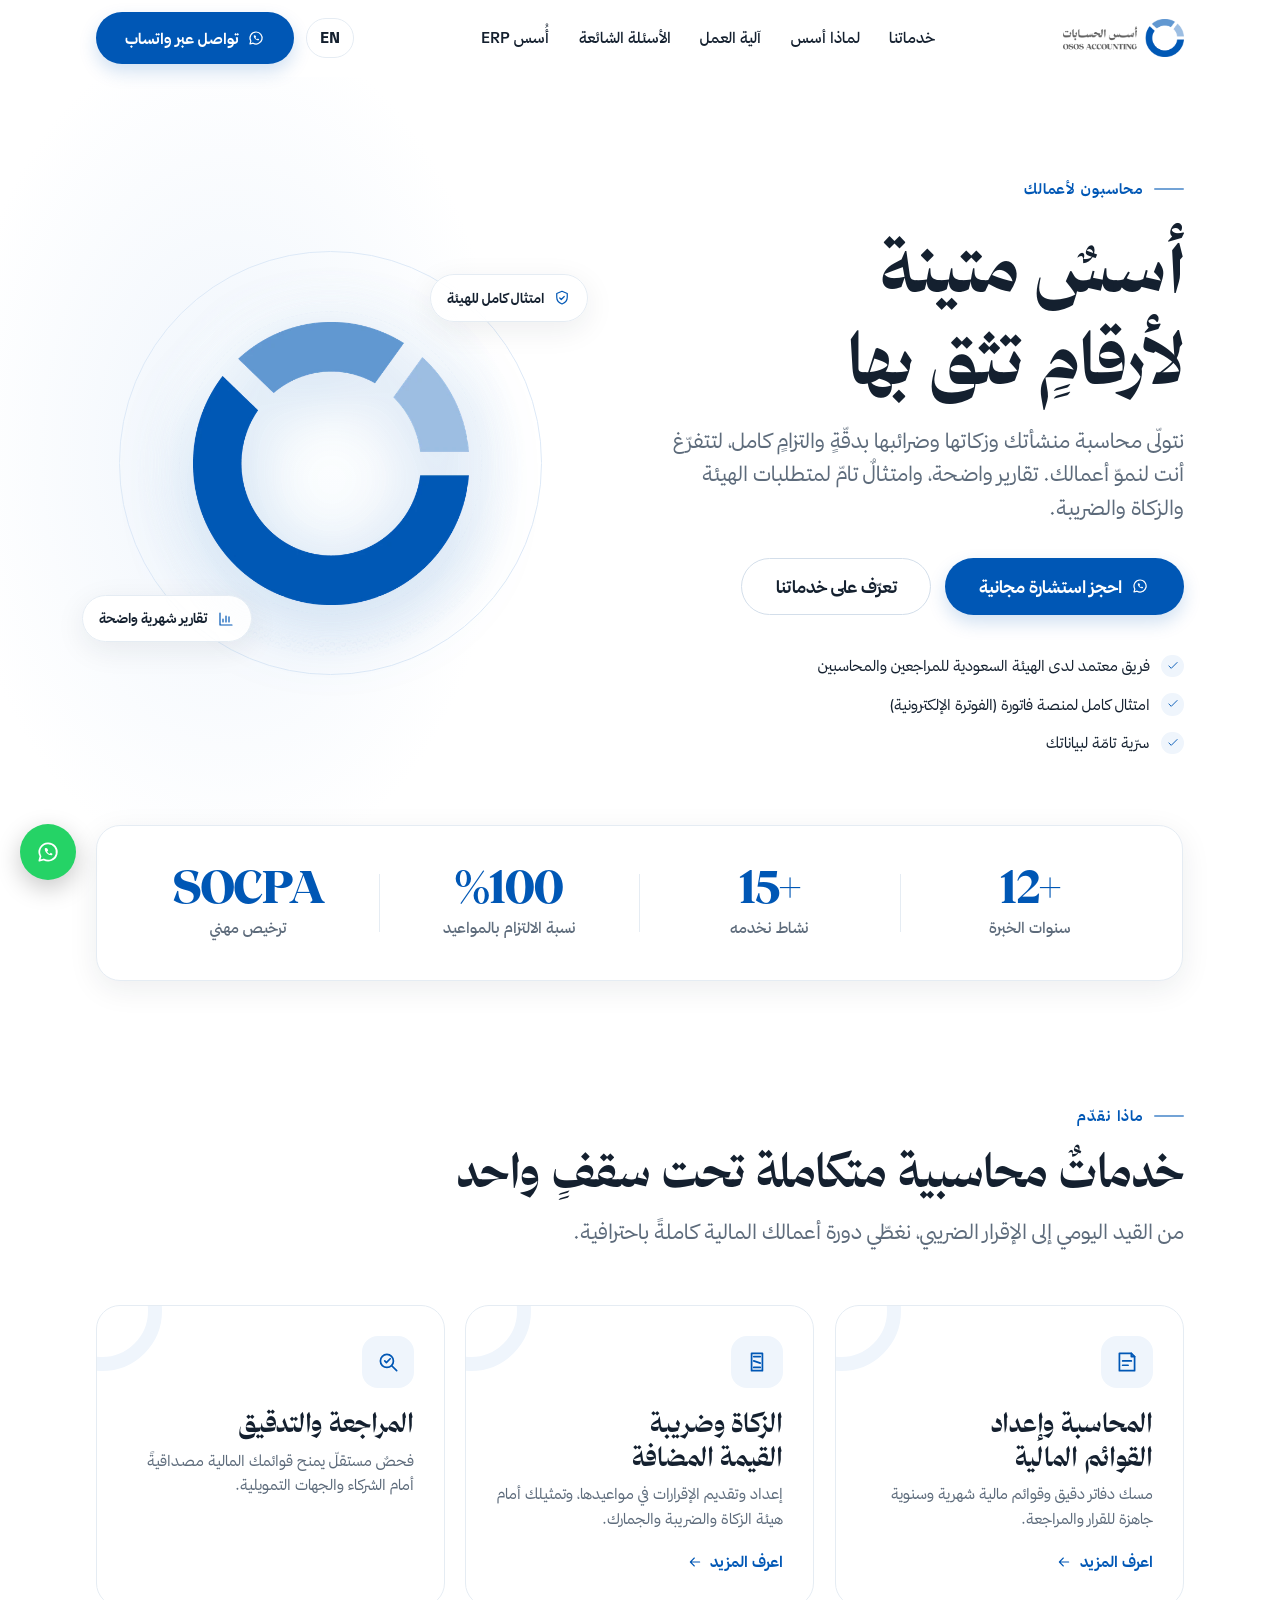
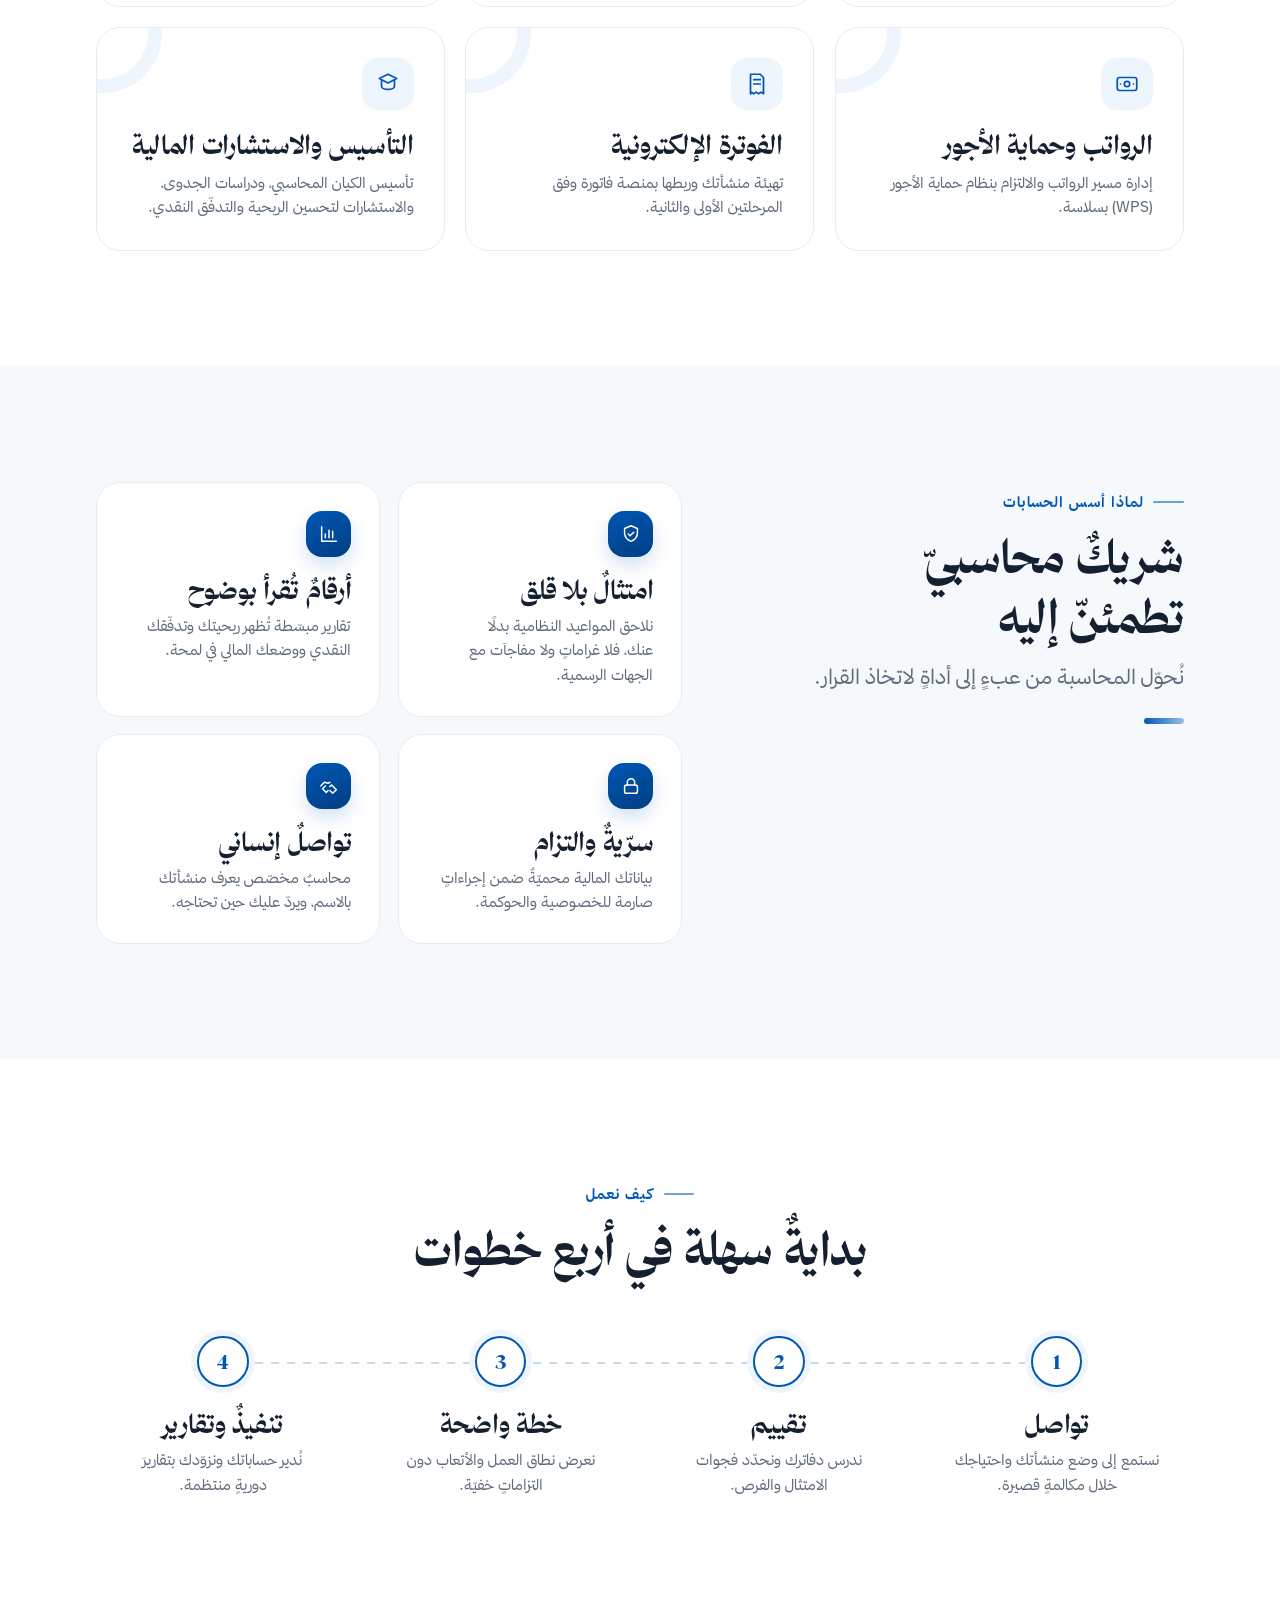
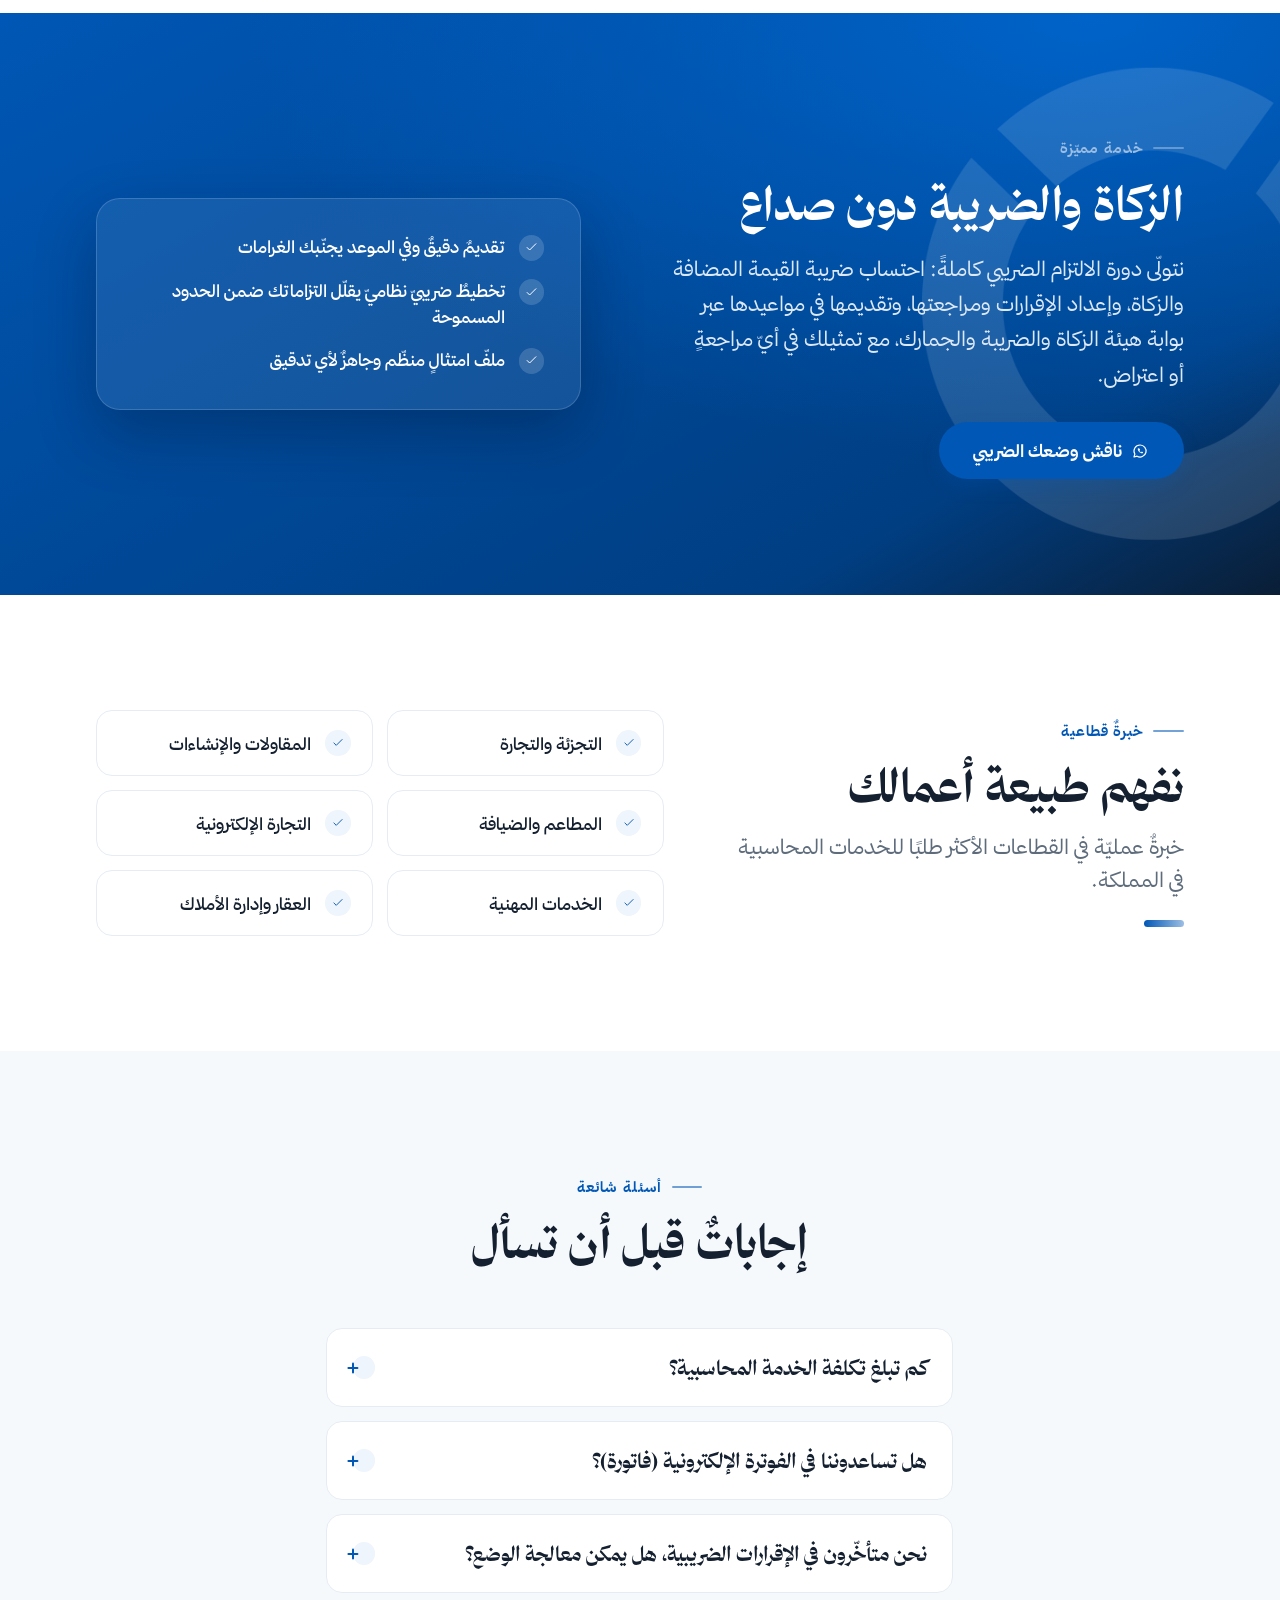
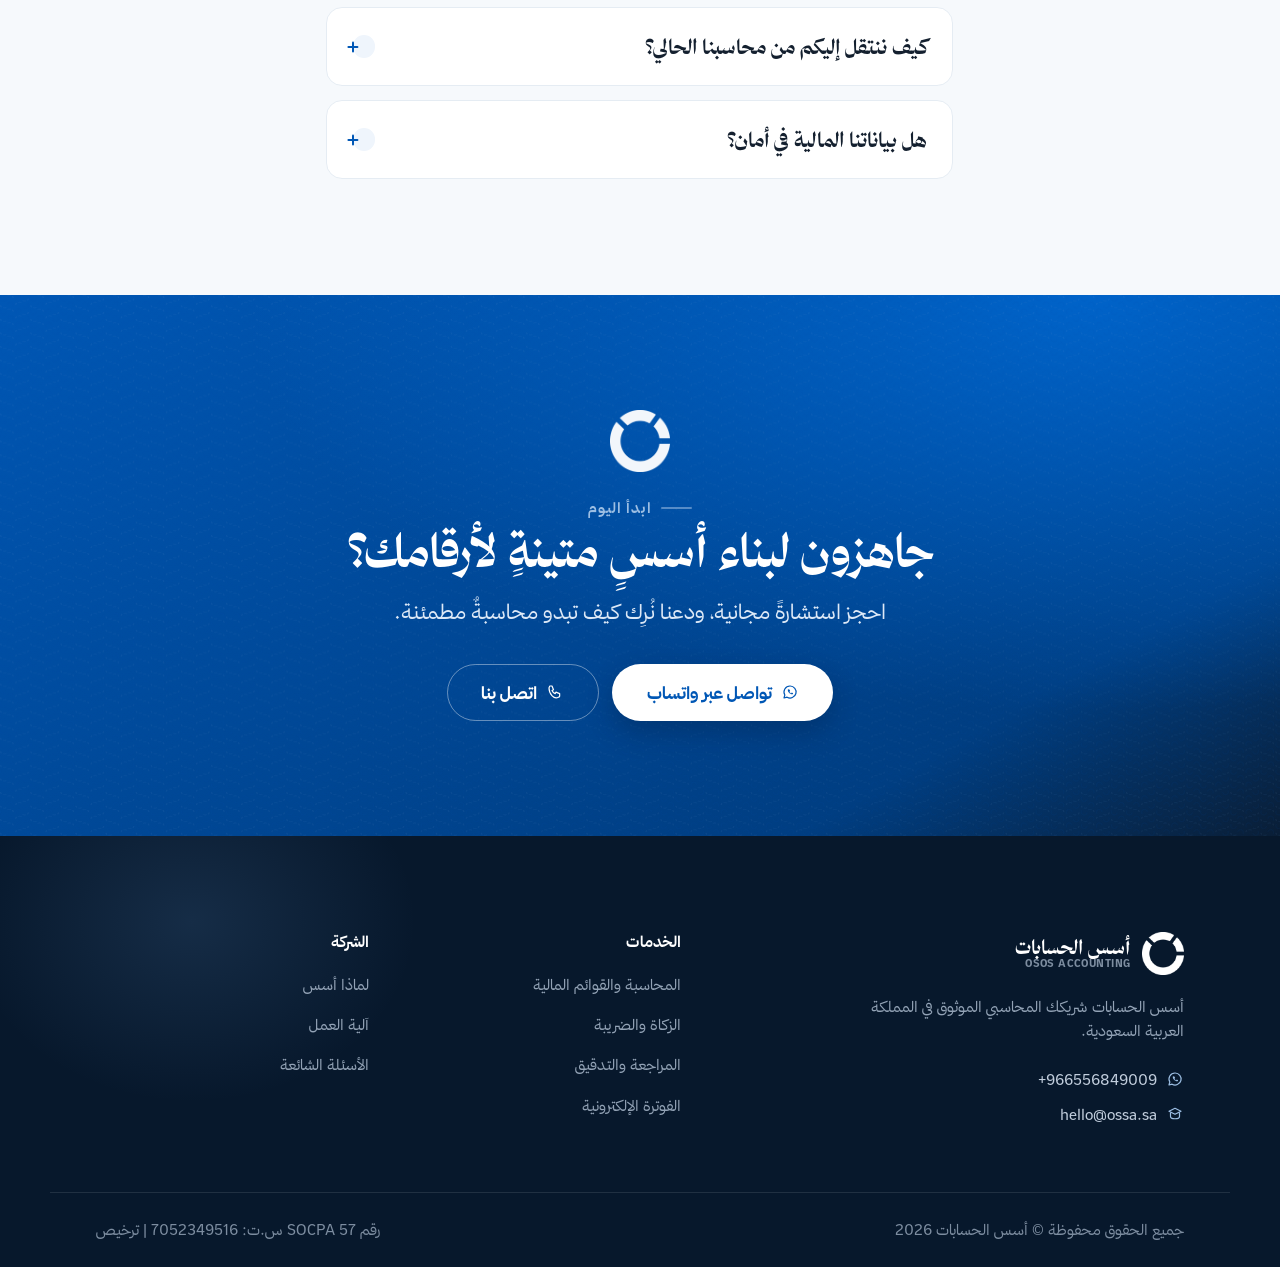
==== commit f3b67389: "Deploy from osos_page@9256c84d1262f03f89609c52ce525d7dd9e9f493 aymanalburaidi/osos_page@9256c84d1262" ====
--- a/index.html
+++ b/index.html
@@ -1 +1 @@
-<!DOCTYPE html><html lang="ar" dir="rtl" data-astro-cid-5hce7sga> <head><meta charset="utf-8"><meta name="viewport" content="width=device-width, initial-scale=1"><title>أسس الحسابات | خدمات محاسبية وزكاة وضريبة موثوقة في السعودية</title><meta name="description" content="مكتب محاسبة معتمد يقدّم المحاسبة وإعداد القوائم المالية، الزكاة وضريبة القيمة المضافة، المراجعة، الرواتب، والفوترة الإلكترونية للمنشآت في المملكة. أرقام تثق بها."><link rel="canonical" href="https://ossa.sa/"><link rel="alternate" hreflang="en" href="https://ossa.sa/en"><link rel="alternate" hreflang="ar" href="https://ossa.sa/"><link rel="alternate" hreflang="x-default" href="https://ossa.sa/"><meta name="theme-color" content="#0057B5"><link rel="icon" type="image/png" sizes="32x32" href="/brand/favicon-32.png"><link rel="icon" type="image/png" sizes="256x256" href="/brand/favicon-256.png"><link rel="apple-touch-icon" href="/brand/apple-touch-icon.png"><!-- Open Graph / Twitter --><meta property="og:type" content="website"><meta property="og:locale" content="ar_SA"><meta property="og:title" content="أسس الحسابات | خدمات محاسبية وزكاة وضريبة موثوقة في السعودية"><meta property="og:description" content="مكتب محاسبة معتمد يقدّم المحاسبة وإعداد القوائم المالية، الزكاة وضريبة القيمة المضافة، المراجعة، الرواتب، والفوترة الإلكترونية للمنشآت في المملكة. أرقام تثق بها."><meta property="og:url" content="https://ossa.sa/"><meta property="og:image" content="https://ossa.sa/brand/og-image.png"><meta property="og:image:width" content="1200"><meta property="og:image:height" content="630"><meta name="twitter:card" content="summary_large_image"><meta name="twitter:title" content="أسس الحسابات | خدمات محاسبية وزكاة وضريبة موثوقة في السعودية"><meta name="twitter:description" content="مكتب محاسبة معتمد يقدّم المحاسبة وإعداد القوائم المالية، الزكاة وضريبة القيمة المضافة، المراجعة، الرواتب، والفوترة الإلكترونية للمنشآت في المملكة. أرقام تثق بها."><meta name="twitter:image" content="https://ossa.sa/brand/og-image.png"><link rel="preload" href="/fonts/thamaniah-serif-700.woff2" as="font" type="font/woff2" crossorigin><link rel="preload" href="/fonts/thamaniah-sans-400.woff2" as="font" type="font/woff2" crossorigin><script type="application/ld+json">{"@context":"https://schema.org","@graph":[{"@type":"AccountingService","@id":"https://ossa.sa/#organization","name":"أسس الحسابات","description":"مكتب محاسبة معتمد يقدّم المحاسبة وإعداد القوائم المالية، الزكاة وضريبة القيمة المضافة، المراجعة، الرواتب، والفوترة الإلكترونية للمنشآت في المملكة. أرقام تثق بها.","url":"https://ossa.sa","image":"https://ossa.sa/brand/og-image.png","areaServed":"SA","address":{"@type":"PostalAddress","addressLocality":"الرياض","addressRegion":"Riyadh","addressCountry":"SA"},"telephone":"+966556849009","email":"hello@ossa.sa"},{"@type":"FAQPage","mainEntity":[{"@type":"Question","name":"كم تبلغ تكلفة الخدمة المحاسبية؟","acceptedAnswer":{"@type":"Answer","text":"تعتمد الأتعاب على حجم منشأتك وعدد العمليات الشهرية ونطاق الخدمة. نقدّم لك عرضًا واضحًا وثابتًا بعد استشارةٍ مجانية، دون رسومٍ خفيّة."}},{"@type":"Question","name":"هل تساعدوننا في الفوترة الإلكترونية (فاتورة)؟","acceptedAnswer":{"@type":"Answer","text":"نعم، نهيّئ منشأتك ونربطها بمنصّة فاتورة وفق متطلبات المرحلتين، ونضمن توافق فواتيرك مع اشتراطات الهيئة."}},{"@type":"Question","name":"نحن متأخّرون في الإقرارات الضريبية، هل يمكن معالجة الوضع؟","acceptedAnswer":{"@type":"Answer","text":"بالتأكيد. نراجع وضعك، ونعالج المتأخرات، وننظّم ملفّك لدى هيئة الزكاة والضريبة لتعود إلى الالتزام بأسرع وقت."}},{"@type":"Question","name":"كيف ننتقل إليكم من محاسبنا الحالي؟","acceptedAnswer":{"@type":"Answer","text":"الانتقال سلس: نستلم بياناتك ودفاترك، ونراجع الأرصدة الافتتاحية، ونكمل العمل دون انقطاعٍ في تقاريرك."}},{"@type":"Question","name":"هل بياناتنا المالية في أمان؟","acceptedAnswer":{"@type":"Answer","text":"نعم، نلتزم بإجراءاتٍ صارمة للسرّية والوصول المحدود، وبياناتك لا تُشارك مع أيّ طرفٍ ثالث."}}]}]}</script><link rel="stylesheet" href="/_astro/panel.DC8Vx3Kf.css"></head> <body data-astro-cid-5hce7sga> <a href="#main" class="skip-link" data-astro-cid-5hce7sga>تجاوز إلى المحتوى</a> <header class="site-header" data-header data-astro-cid-ctg3m53h> <div class="container site-header__inner" data-astro-cid-ctg3m53h> <a href="/" class="brand" aria-label="أسس الحسابات" data-astro-cid-ctg3m53h> <img src="/brand/logo-horizontal.webp" alt="أسس الحسابات" width="190" height="60" class="brand__logo" data-astro-cid-ctg3m53h> </a> <nav class="nav" aria-label="التنقّل الرئيسي" data-astro-cid-ctg3m53h> <a href="#services" class="nav__link" data-cp="nav.0.label" data-astro-cid-ctg3m53h>خدماتنا</a><a href="#why" class="nav__link" data-cp="nav.1.label" data-astro-cid-ctg3m53h>لماذا أسس</a><a href="#process" class="nav__link" data-cp="nav.2.label" data-astro-cid-ctg3m53h>آلية العمل</a><a href="#faq" class="nav__link" data-cp="nav.3.label" data-astro-cid-ctg3m53h>الأسئلة الشائعة</a><a href="https://erp.ossa.sa" class="nav__link" data-cp="nav.4.label" data-astro-cid-ctg3m53h>أُسس ERP</a> </nav> <div class="site-header__actions" data-astro-cid-ctg3m53h> <a class="lang" href="/en" hreflang="en" aria-label="Switch to English" data-astro-cid-bvxdwma5>EN</a> <span class="site-header__cta" data-astro-cid-ctg3m53h><a href="https://wa.me/966556849009?text=%D9%85%D8%B1%D8%AD%D8%A8%D9%8B%D8%A7%D8%8C%20%D8%A3%D8%B1%D8%BA%D8%A8%20%D9%81%D9%8A%20%D8%A7%D9%84%D8%A7%D8%B3%D8%AA%D9%81%D8%B3%D8%A7%D8%B1%20%D8%B9%D9%86%20%D8%AE%D8%AF%D9%85%D8%A7%D8%AA%D9%83%D9%85%20%D8%A7%D9%84%D9%85%D8%AD%D8%A7%D8%B3%D8%A8%D9%8A%D8%A9." class="btn btn--primary" target="_blank" rel="noopener"> <svg width="18" height="18" viewBox="0 0 24 24" fill="none" stroke="currentColor" stroke-width="1.6" stroke-linecap="round" stroke-linejoin="round" aria-hidden="true"><path d="M12 4a8 8 0 0 0-6.9 12L4 20l4.1-1.1A8 8 0 1 0 12 4z"/><path d="M9 9c0 3 3 6 6 6 .8 0 1.3-.8 1-1.5l-1.5-.7-1 1c-1-.4-1.9-1.3-2.3-2.3l1-1-.7-1.5C10.8 7.7 9 8.2 9 9z" fill="currentColor" stroke="none"/></svg> <span data-cp="header_cta.label">تواصل عبر واتساب</span> </a></span> </div> </div> </header> <script type="module">const o=document.querySelector("[data-header]");if(o){const e=()=>o.classList.toggle("is-scrolled",window.scrollY>12);e(),window.addEventListener("scroll",e,{passive:!0})}</script> <main id="main" data-astro-cid-5hce7sga>  <section class="hero" data-cp-section="sections.0" data-astro-cid-anhloy43> <span class="hero__glow" aria-hidden="true" data-astro-cid-anhloy43></span> <div class="container hero__grid" data-astro-cid-anhloy43> <div class="hero__copy" data-astro-cid-anhloy43> <span class="eyebrow" data-reveal data-cp="sections.0.eyebrow" data-astro-cid-anhloy43>محاسبون لأعمالك</span> <h1 class="hero__title" data-reveal data-reveal-delay="1" data-cp="sections.0.headline" data-astro-cid-anhloy43>أسسٌ متينة لأرقامٍ تثق بها</h1> <p class="hero__subhead" data-reveal data-reveal-delay="2" data-cp="sections.0.subhead" data-astro-cid-anhloy43>نتولّى محاسبة منشأتك وزكاتها وضرائبها بدقّةٍ والتزامٍ كامل، لتتفرّغ أنت لنموّ أعمالك. تقارير واضحة، وامتثالٌ تامّ لمتطلبات الهيئة والزكاة والضريبة.</p> <div class="hero__actions" data-reveal data-reveal-delay="3" data-astro-cid-anhloy43> <a href="https://wa.me/966556849009?text=%D9%85%D8%B1%D8%AD%D8%A8%D9%8B%D8%A7%D8%8C%20%D8%A3%D8%B1%D8%BA%D8%A8%20%D8%A8%D8%AD%D8%AC%D8%B2%20%D8%A7%D8%B3%D8%AA%D8%B4%D8%A7%D8%B1%D8%A9%20%D9%85%D8%AD%D8%A7%D8%B3%D8%A8%D9%8A%D8%A9%20%D9%85%D8%AC%D8%A7%D9%86%D9%8A%D8%A9." class="btn btn--primary btn--lg" target="_blank" rel="noopener"> <svg width="18" height="18" viewBox="0 0 24 24" fill="none" stroke="currentColor" stroke-width="1.6" stroke-linecap="round" stroke-linejoin="round" aria-hidden="true"><path d="M12 4a8 8 0 0 0-6.9 12L4 20l4.1-1.1A8 8 0 1 0 12 4z"/><path d="M9 9c0 3 3 6 6 6 .8 0 1.3-.8 1-1.5l-1.5-.7-1 1c-1-.4-1.9-1.3-2.3-2.3l1-1-.7-1.5C10.8 7.7 9 8.2 9 9z" fill="currentColor" stroke="none"/></svg> <span data-cp="sections.0.primary_cta.label">احجز استشارة مجانية</span> </a> <a href="#services" class="btn btn--ghost btn--lg">  <span data-cp="sections.0.secondary_cta.label">تعرّف على خدماتنا</span> </a> </div> <ul class="hero__highlights" data-reveal data-reveal-delay="3" data-cp-list="sections.0.highlights" data-astro-cid-anhloy43> <li data-cp-item="sections.0.highlights.0" data-astro-cid-anhloy43> <span class="hero__check" data-astro-cid-anhloy43> <svg width="14" height="14" viewBox="0 0 24 24" fill="none" stroke="currentColor" stroke-width="1.6" stroke-linecap="round" stroke-linejoin="round" aria-hidden="true"><path d="M5 12l4 4 10-10"/></svg> </span> <span data-cp="sections.0.highlights.0" data-astro-cid-anhloy43>فريق معتمد لدى الهيئة السعودية للمراجعين والمحاسبين</span> </li><li data-cp-item="sections.0.highlights.1" data-astro-cid-anhloy43> <span class="hero__check" data-astro-cid-anhloy43> <svg width="14" height="14" viewBox="0 0 24 24" fill="none" stroke="currentColor" stroke-width="1.6" stroke-linecap="round" stroke-linejoin="round" aria-hidden="true"><path d="M5 12l4 4 10-10"/></svg> </span> <span data-cp="sections.0.highlights.1" data-astro-cid-anhloy43>امتثال كامل لمنصة فاتورة (الفوترة الإلكترونية)</span> </li><li data-cp-item="sections.0.highlights.2" data-astro-cid-anhloy43> <span class="hero__check" data-astro-cid-anhloy43> <svg width="14" height="14" viewBox="0 0 24 24" fill="none" stroke="currentColor" stroke-width="1.6" stroke-linecap="round" stroke-linejoin="round" aria-hidden="true"><path d="M5 12l4 4 10-10"/></svg> </span> <span data-cp="sections.0.highlights.2" data-astro-cid-anhloy43>سرّية تامّة لبياناتك</span> </li> </ul> </div> <div class="hero__visual" data-reveal aria-hidden="true" data-astro-cid-anhloy43> <div class="hero__stage" data-astro-cid-anhloy43> <span class="hero__ring hero__ring--1" data-astro-cid-anhloy43></span> <span class="hero__ring hero__ring--2" data-astro-cid-anhloy43></span> <span class="hero__pattern" data-astro-cid-anhloy43></span> <span class="hero__mark" data-astro-cid-anhloy43> <img src="/brand/mark.webp" alt="" width="512" height="525" loading="eager" data-astro-cid-anhloy43> </span> <span class="hero__chip hero__chip--a is-rtl" data-astro-cid-anhloy43> <svg width="18" height="18" viewBox="0 0 24 24" fill="none" stroke="currentColor" stroke-width="1.6" stroke-linecap="round" stroke-linejoin="round" aria-hidden="true"><path d="M12 3l7 3v5c0 4.5-3 7.5-7 9-4-1.5-7-4.5-7-9V6z"/><path d="M9 12l2 2 4-4"/></svg> <span data-astro-cid-anhloy43>امتثال كامل للهيئة</span> </span> <span class="hero__chip hero__chip--b is-rtl" data-astro-cid-anhloy43> <svg width="18" height="18" viewBox="0 0 24 24" fill="none" stroke="currentColor" stroke-width="1.6" stroke-linecap="round" stroke-linejoin="round" aria-hidden="true"><path d="M4 20V4M4 20h16"/><path d="M8 16v-4M12 16V8M16 16v-7"/></svg> <span data-astro-cid-anhloy43>تقارير شهرية واضحة</span> </span> </div> </div> </div> </section> <script type="module">const r=document.querySelector(".hero__mark img");if(r){let e=!1;const t=()=>{r.style.setProperty("--ring-rot",window.scrollY*.12+"deg"),e=!1};window.addEventListener("scroll",()=>{e||(e=!0,requestAnimationFrame(t))},{passive:!0}),t()}</script><section class="trust" data-cp-section="sections.1" data-astro-cid-4fq3dkzl> <div class="container" data-astro-cid-4fq3dkzl> <ul class="trust__row" data-reveal data-astro-cid-4fq3dkzl> <li class="trust__item" data-cp-item="sections.1.items.0" data-astro-cid-4fq3dkzl> <span class="trust__value" data-cp="sections.1.items.0.value" data-astro-cid-4fq3dkzl>+12</span> <span class="trust__label" data-cp="sections.1.items.0.label" data-astro-cid-4fq3dkzl>سنوات الخبرة</span> </li><li class="trust__item" data-cp-item="sections.1.items.1" data-astro-cid-4fq3dkzl> <span class="trust__value" data-cp="sections.1.items.1.value" data-astro-cid-4fq3dkzl>+150</span> <span class="trust__label" data-cp="sections.1.items.1.label" data-astro-cid-4fq3dkzl>منشأة نخدمها</span> </li><li class="trust__item" data-cp-item="sections.1.items.2" data-astro-cid-4fq3dkzl> <span class="trust__value" data-cp="sections.1.items.2.value" data-astro-cid-4fq3dkzl>%100</span> <span class="trust__label" data-cp="sections.1.items.2.label" data-astro-cid-4fq3dkzl>نسبة الالتزام بالمواعيد</span> </li><li class="trust__item" data-cp-item="sections.1.items.3" data-astro-cid-4fq3dkzl> <span class="trust__value" data-cp="sections.1.items.3.value" data-astro-cid-4fq3dkzl>SOCPA</span> <span class="trust__label" data-cp="sections.1.items.3.label" data-astro-cid-4fq3dkzl>ترخيص مهني</span> </li> </ul> </div> </section><section class="section" id="services" data-cp-section="sections.2" data-astro-cid-bp4bfslc> <div class="container" data-astro-cid-bp4bfslc> <header class="section-head" data-reveal data-astro-cid-bp4bfslc> <span class="eyebrow" data-cp="sections.2.eyebrow" data-astro-cid-bp4bfslc>ماذا نقدّم</span> <h2 class="section-head__title" data-cp="sections.2.title" data-astro-cid-bp4bfslc>خدماتٌ محاسبية متكاملة تحت سقفٍ واحد</h2> <p class="section-head__lede" data-cp="sections.2.lede" data-astro-cid-bp4bfslc>من القيد اليومي إلى الإقرار الضريبي، نغطّي دورة أعمالك المالية كاملةً باحترافية.</p> </header> <div class="svc__grid" data-astro-cid-bp4bfslc> <a href="#detail-accounting" data-reveal="true" data-reveal-delay="1" data-cp-item="sections.2.items.0" data-astro-cid-bp4bfslc="true" class="card svc card--hover"> <span class="svc__icon" data-astro-cid-bp4bfslc> <svg width="26" height="26" viewBox="0 0 24 24" fill="none" stroke="currentColor" stroke-width="1.6" stroke-linecap="round" stroke-linejoin="round" aria-hidden="true"><path d="M5 4h11l3 3v13H5z"/><path d="M16 4v3h3"/><path d="M8 11h8M8 15h5"/></svg> </span> <h3 class="svc__title" data-cp="sections.2.items.0.title" data-astro-cid-bp4bfslc>المحاسبة وإعداد القوائم المالية</h3> <p class="svc__body" data-cp="sections.2.items.0.body" data-astro-cid-bp4bfslc>مسك دفاتر دقيق وقوائم مالية شهرية وسنوية جاهزة للقرار والمراجعة.</p> <span class="arrow-link svc__more" data-astro-cid-bp4bfslc> اعرف المزيد <svg width="16" height="16" viewBox="0 0 24 24" fill="none" stroke="currentColor" stroke-width="1.6" stroke-linecap="round" stroke-linejoin="round" aria-hidden="true"><path d="M5 12h14M13 6l6 6-6 6"/></svg> </span></a><a href="#detail-tax" data-reveal="true" data-reveal-delay="2" data-cp-item="sections.2.items.1" data-astro-cid-bp4bfslc="true" class="card svc card--hover"> <span class="svc__icon" data-astro-cid-bp4bfslc> <svg width="26" height="26" viewBox="0 0 24 24" fill="none" stroke="currentColor" stroke-width="1.6" stroke-linecap="round" stroke-linejoin="round" aria-hidden="true"><path d="M9 7h6M9 17h6"/><path d="M7 4h10v16H7z"/><path d="M9 11l6 2"/></svg> </span> <h3 class="svc__title" data-cp="sections.2.items.1.title" data-astro-cid-bp4bfslc>الزكاة وضريبة القيمة المضافة</h3> <p class="svc__body" data-cp="sections.2.items.1.body" data-astro-cid-bp4bfslc>إعداد وتقديم الإقرارات في مواعيدها، وتمثيلك أمام هيئة الزكاة والضريبة والجمارك.</p> <span class="arrow-link svc__more" data-astro-cid-bp4bfslc> اعرف المزيد <svg width="16" height="16" viewBox="0 0 24 24" fill="none" stroke="currentColor" stroke-width="1.6" stroke-linecap="round" stroke-linejoin="round" aria-hidden="true"><path d="M5 12h14M13 6l6 6-6 6"/></svg> </span></a><div data-reveal="true" data-reveal-delay="3" data-cp-item="sections.2.items.2" data-astro-cid-bp4bfslc="true" class="card svc"> <span class="svc__icon" data-astro-cid-bp4bfslc> <svg width="26" height="26" viewBox="0 0 24 24" fill="none" stroke="currentColor" stroke-width="1.6" stroke-linecap="round" stroke-linejoin="round" aria-hidden="true"><circle cx="11" cy="11" r="6"/><path d="M20 20l-4.3-4.3"/><path d="M9 11l1.5 1.5L14 9"/></svg> </span> <h3 class="svc__title" data-cp="sections.2.items.2.title" data-astro-cid-bp4bfslc>المراجعة والتدقيق</h3> <p class="svc__body" data-cp="sections.2.items.2.body" data-astro-cid-bp4bfslc>فحصٌ مستقلّ يمنح قوائمك المالية مصداقيةً أمام الشركاء والجهات التمويلية.</p> </div><div data-reveal="true" data-reveal-delay="1" data-cp-item="sections.2.items.3" data-astro-cid-bp4bfslc="true" class="card svc"> <span class="svc__icon" data-astro-cid-bp4bfslc> <svg width="26" height="26" viewBox="0 0 24 24" fill="none" stroke="currentColor" stroke-width="1.6" stroke-linecap="round" stroke-linejoin="round" aria-hidden="true"><rect x="3" y="6" width="18" height="12" rx="2"/><circle cx="12" cy="12" r="2.5"/><path d="M6 12h.01M18 12h.01"/></svg> </span> <h3 class="svc__title" data-cp="sections.2.items.3.title" data-astro-cid-bp4bfslc>الرواتب وحماية الأجور</h3> <p class="svc__body" data-cp="sections.2.items.3.body" data-astro-cid-bp4bfslc>إدارة مسير الرواتب والالتزام بنظام حماية الأجور (WPS) بسلاسة.</p> </div><div data-reveal="true" data-reveal-delay="2" data-cp-item="sections.2.items.4" data-astro-cid-bp4bfslc="true" class="card svc"> <span class="svc__icon" data-astro-cid-bp4bfslc> <svg width="26" height="26" viewBox="0 0 24 24" fill="none" stroke="currentColor" stroke-width="1.6" stroke-linecap="round" stroke-linejoin="round" aria-hidden="true"><path d="M6 3h9l3 3v15l-2.2-1.5L13.5 21l-2.3-1.5L9 21l-2.2-1.5L6 21z"/><path d="M9 8h6M9 12h6"/></svg> </span> <h3 class="svc__title" data-cp="sections.2.items.4.title" data-astro-cid-bp4bfslc>الفوترة الإلكترونية</h3> <p class="svc__body" data-cp="sections.2.items.4.body" data-astro-cid-bp4bfslc>تهيئة منشأتك وربطها بمنصة فاتورة وفق المرحلتين الأولى والثانية.</p> </div><div data-reveal="true" data-reveal-delay="3" data-cp-item="sections.2.items.5" data-astro-cid-bp4bfslc="true" class="card svc"> <span class="svc__icon" data-astro-cid-bp4bfslc> <svg width="26" height="26" viewBox="0 0 24 24" fill="none" stroke="currentColor" stroke-width="1.6" stroke-linecap="round" stroke-linejoin="round" aria-hidden="true"><path d="M12 3l8 4-8 4-8-4 8-4z"/><path d="M6 9v5c0 1.7 2.7 3 6 3s6-1.3 6-3V9"/></svg> </span> <h3 class="svc__title" data-cp="sections.2.items.5.title" data-astro-cid-bp4bfslc>التأسيس والاستشارات المالية</h3> <p class="svc__body" data-cp="sections.2.items.5.body" data-astro-cid-bp4bfslc>تأسيس الكيان المحاسبي، ودراسات الجدوى، والاستشارات لتحسين الربحية والتدفّق النقدي.</p> </div> </div> </div> </section><section class="section section--tint why" id="why" data-cp-section="sections.3" data-astro-cid-w3z23hby> <div class="container why__layout" data-astro-cid-w3z23hby> <header class="section-head why__head" data-reveal data-astro-cid-w3z23hby> <span class="eyebrow" data-cp="sections.3.eyebrow" data-astro-cid-w3z23hby>لماذا أسس الحسابات</span> <h2 class="section-head__title" data-cp="sections.3.title" data-astro-cid-w3z23hby>شريكٌ محاسبيّ تطمئنّ إليه</h2> <p class="section-head__lede" data-cp="sections.3.lede" data-astro-cid-w3z23hby>نُحوّل المحاسبة من عبءٍ إلى أداةٍ لاتخاذ القرار.</p> <span class="arc-accent why__accent" aria-hidden="true" data-astro-cid-w3z23hby></span> </header> <div class="why__grid" data-astro-cid-w3z23hby> <article class="why-card" data-reveal data-reveal-delay="1" data-cp-item="sections.3.items.0" data-astro-cid-w3z23hby> <span class="why-card__icon" data-astro-cid-w3z23hby> <svg width="22" height="22" viewBox="0 0 24 24" fill="none" stroke="currentColor" stroke-width="1.6" stroke-linecap="round" stroke-linejoin="round" aria-hidden="true"><path d="M12 3l7 3v5c0 4.5-3 7.5-7 9-4-1.5-7-4.5-7-9V6z"/><path d="M9 12l2 2 4-4"/></svg> </span> <h3 class="why-card__title" data-cp="sections.3.items.0.title" data-astro-cid-w3z23hby>امتثالٌ بلا قلق</h3> <p class="why-card__body" data-cp="sections.3.items.0.body" data-astro-cid-w3z23hby>نلاحق المواعيد النظامية بدلًا عنك، فلا غراماتٍ ولا مفاجآت مع الجهات الرسمية.</p> </article><article class="why-card" data-reveal data-reveal-delay="2" data-cp-item="sections.3.items.1" data-astro-cid-w3z23hby> <span class="why-card__icon" data-astro-cid-w3z23hby> <svg width="22" height="22" viewBox="0 0 24 24" fill="none" stroke="currentColor" stroke-width="1.6" stroke-linecap="round" stroke-linejoin="round" aria-hidden="true"><path d="M4 20V4M4 20h16"/><path d="M8 16v-4M12 16V8M16 16v-7"/></svg> </span> <h3 class="why-card__title" data-cp="sections.3.items.1.title" data-astro-cid-w3z23hby>أرقامٌ تُقرأ بوضوح</h3> <p class="why-card__body" data-cp="sections.3.items.1.body" data-astro-cid-w3z23hby>تقارير مبسّطة تُظهر ربحيتك وتدفّقك النقدي ووضعك المالي في لمحة.</p> </article><article class="why-card" data-reveal data-reveal-delay="1" data-cp-item="sections.3.items.2" data-astro-cid-w3z23hby> <span class="why-card__icon" data-astro-cid-w3z23hby> <svg width="22" height="22" viewBox="0 0 24 24" fill="none" stroke="currentColor" stroke-width="1.6" stroke-linecap="round" stroke-linejoin="round" aria-hidden="true"><rect x="5" y="11" width="14" height="9" rx="2"/><path d="M8 11V8a4 4 0 0 1 8 0v3"/></svg> </span> <h3 class="why-card__title" data-cp="sections.3.items.2.title" data-astro-cid-w3z23hby>سرّيةٌ والتزام</h3> <p class="why-card__body" data-cp="sections.3.items.2.body" data-astro-cid-w3z23hby>بياناتك المالية محميّةٌ ضمن إجراءاتٍ صارمة للخصوصية والحوكمة.</p> </article><article class="why-card" data-reveal data-reveal-delay="2" data-cp-item="sections.3.items.3" data-astro-cid-w3z23hby> <span class="why-card__icon" data-astro-cid-w3z23hby> <svg width="22" height="22" viewBox="0 0 24 24" fill="none" stroke="currentColor" stroke-width="1.6" stroke-linecap="round" stroke-linejoin="round" aria-hidden="true"><path d="M11 17l-2 2-4-4 3-3"/><path d="M13 17l3 3 4-4-5-5-2 1.5"/><path d="M3 12l4-4 4 1 2-1"/></svg> </span> <h3 class="why-card__title" data-cp="sections.3.items.3.title" data-astro-cid-w3z23hby>تواصلٌ إنساني</h3> <p class="why-card__body" data-cp="sections.3.items.3.body" data-astro-cid-w3z23hby>محاسبٌ مخصّص يعرف منشأتك بالاسم، ويردّ عليك حين تحتاجه.</p> </article> </div> </div> </section><section class="section process" id="process" data-cp-section="sections.4" data-astro-cid-gto3gzpn> <div class="container" data-astro-cid-gto3gzpn> <header class="section-head section-head--center" data-reveal data-astro-cid-gto3gzpn> <span class="eyebrow" data-cp="sections.4.eyebrow" data-astro-cid-gto3gzpn>كيف نعمل</span> <h2 class="section-head__title" data-cp="sections.4.title" data-astro-cid-gto3gzpn>بدايةٌ سهلة في أربع خطوات</h2>  </header> <ol class="process__list" data-astro-cid-gto3gzpn> <li class="step" data-reveal data-reveal-delay="1" data-cp-item="sections.4.steps.0" data-astro-cid-gto3gzpn> <span class="step__node" data-astro-cid-gto3gzpn> <span class="step__num" data-astro-cid-gto3gzpn>1</span> </span> <h3 class="step__title" data-cp="sections.4.steps.0.title" data-astro-cid-gto3gzpn>تواصل</h3> <p class="step__body" data-cp="sections.4.steps.0.body" data-astro-cid-gto3gzpn>نستمع إلى وضع منشأتك واحتياجك خلال مكالمةٍ قصيرة.</p> </li><li class="step" data-reveal data-reveal-delay="2" data-cp-item="sections.4.steps.1" data-astro-cid-gto3gzpn> <span class="step__node" data-astro-cid-gto3gzpn> <span class="step__num" data-astro-cid-gto3gzpn>2</span> </span> <h3 class="step__title" data-cp="sections.4.steps.1.title" data-astro-cid-gto3gzpn>تقييم</h3> <p class="step__body" data-cp="sections.4.steps.1.body" data-astro-cid-gto3gzpn>ندرس دفاترك ونحدّد فجوات الامتثال والفرص.</p> </li><li class="step" data-reveal data-reveal-delay="3" data-cp-item="sections.4.steps.2" data-astro-cid-gto3gzpn> <span class="step__node" data-astro-cid-gto3gzpn> <span class="step__num" data-astro-cid-gto3gzpn>3</span> </span> <h3 class="step__title" data-cp="sections.4.steps.2.title" data-astro-cid-gto3gzpn>خطة واضحة</h3> <p class="step__body" data-cp="sections.4.steps.2.body" data-astro-cid-gto3gzpn>نعرض نطاق العمل والأتعاب دون التزاماتٍ خفيّة.</p> </li><li class="step" data-reveal data-reveal-delay="4" data-cp-item="sections.4.steps.3" data-astro-cid-gto3gzpn> <span class="step__node" data-astro-cid-gto3gzpn> <span class="step__num" data-astro-cid-gto3gzpn>4</span> </span> <h3 class="step__title" data-cp="sections.4.steps.3.title" data-astro-cid-gto3gzpn>تنفيذٌ وتقارير</h3> <p class="step__body" data-cp="sections.4.steps.3.body" data-astro-cid-gto3gzpn>نُدير حساباتك ونزوّدك بتقاريرَ دوريةٍ منتظمة.</p> </li> </ol> </div> </section><section class="section section--blue detail" id="detail-tax" data-cp-section="sections.5" data-astro-cid-b7ib53vj> <span class="detail__decor" aria-hidden="true" data-astro-cid-b7ib53vj> <img src="/brand/mark.webp" alt="" width="512" height="525" data-astro-cid-b7ib53vj> </span> <div class="container detail__grid" data-astro-cid-b7ib53vj> <div class="detail__copy" data-reveal data-astro-cid-b7ib53vj> <span class="eyebrow" data-cp="sections.5.eyebrow" data-astro-cid-b7ib53vj>خدمة مميّزة</span> <h2 class="detail__title" data-cp="sections.5.title" data-astro-cid-b7ib53vj>الزكاة والضريبة دون صداع</h2> <p class="detail__body" data-cp="sections.5.body" data-astro-cid-b7ib53vj>نتولّى دورة الالتزام الضريبي كاملةً: احتساب ضريبة القيمة المضافة والزكاة، وإعداد الإقرارات ومراجعتها، وتقديمها في مواعيدها عبر بوابة هيئة الزكاة والضريبة والجمارك، مع تمثيلك في أيّ مراجعةٍ أو اعتراض.</p> <div class="detail__cta" data-astro-cid-b7ib53vj><a href="https://wa.me/966556849009?text=%D9%84%D8%AF%D9%8A%D9%91%20%D8%A7%D8%B3%D8%AA%D9%81%D8%B3%D8%A7%D8%B1%20%D8%A8%D8%AE%D8%B5%D9%88%D8%B5%20%D8%A7%D9%84%D8%B2%D9%83%D8%A7%D8%A9%20%D9%88%D8%B6%D8%B1%D9%8A%D8%A8%D8%A9%20%D8%A7%D9%84%D9%82%D9%8A%D9%85%D8%A9%20%D8%A7%D9%84%D9%85%D8%B6%D8%A7%D9%81%D8%A9." class="btn btn--primary btn--lg" target="_blank" rel="noopener"> <svg width="18" height="18" viewBox="0 0 24 24" fill="none" stroke="currentColor" stroke-width="1.6" stroke-linecap="round" stroke-linejoin="round" aria-hidden="true"><path d="M12 4a8 8 0 0 0-6.9 12L4 20l4.1-1.1A8 8 0 1 0 12 4z"/><path d="M9 9c0 3 3 6 6 6 .8 0 1.3-.8 1-1.5l-1.5-.7-1 1c-1-.4-1.9-1.3-2.3-2.3l1-1-.7-1.5C10.8 7.7 9 8.2 9 9z" fill="currentColor" stroke="none"/></svg> <span data-cp="sections.5.cta.label">ناقش وضعك الضريبي</span> </a></div> </div> <ul class="detail__outcomes" data-reveal data-reveal-delay="1" data-cp-list="sections.5.outcomes" data-astro-cid-b7ib53vj> <li data-cp-item="sections.5.outcomes.0" data-astro-cid-b7ib53vj> <span class="detail__check" data-astro-cid-b7ib53vj> <svg width="15" height="15" viewBox="0 0 24 24" fill="none" stroke="currentColor" stroke-width="1.6" stroke-linecap="round" stroke-linejoin="round" aria-hidden="true"><path d="M5 12l4 4 10-10"/></svg> </span> <span data-cp="sections.5.outcomes.0" data-astro-cid-b7ib53vj>تقديمٌ دقيقٌ وفي الموعد يجنّبك الغرامات</span> </li><li data-cp-item="sections.5.outcomes.1" data-astro-cid-b7ib53vj> <span class="detail__check" data-astro-cid-b7ib53vj> <svg width="15" height="15" viewBox="0 0 24 24" fill="none" stroke="currentColor" stroke-width="1.6" stroke-linecap="round" stroke-linejoin="round" aria-hidden="true"><path d="M5 12l4 4 10-10"/></svg> </span> <span data-cp="sections.5.outcomes.1" data-astro-cid-b7ib53vj>تخطيطٌ ضريبيّ نظاميّ يقلّل التزاماتك ضمن الحدود المسموحة</span> </li><li data-cp-item="sections.5.outcomes.2" data-astro-cid-b7ib53vj> <span class="detail__check" data-astro-cid-b7ib53vj> <svg width="15" height="15" viewBox="0 0 24 24" fill="none" stroke="currentColor" stroke-width="1.6" stroke-linecap="round" stroke-linejoin="round" aria-hidden="true"><path d="M5 12l4 4 10-10"/></svg> </span> <span data-cp="sections.5.outcomes.2" data-astro-cid-b7ib53vj>ملفّ امتثالٍ منظّم وجاهزٌ لأي تدقيق</span> </li> </ul> </div> </section><section class="section ind" id="industries" data-cp-section="sections.6" data-astro-cid-nmcm7ml6> <div class="container ind__grid" data-astro-cid-nmcm7ml6> <header class="section-head ind__head" data-reveal data-astro-cid-nmcm7ml6> <span class="eyebrow" data-cp="sections.6.eyebrow" data-astro-cid-nmcm7ml6>خبرةٌ قطاعية</span> <h2 class="section-head__title" data-cp="sections.6.title" data-astro-cid-nmcm7ml6>نفهم طبيعة أعمالك</h2> <p class="section-head__lede" data-cp="sections.6.lede" data-astro-cid-nmcm7ml6>خبرةٌ عمليّة في القطاعات الأكثر طلبًا للخدمات المحاسبية في المملكة.</p> <span class="arc-accent ind__accent" aria-hidden="true" data-astro-cid-nmcm7ml6></span> </header> <ul class="ind__list" data-reveal data-reveal-delay="1" data-astro-cid-nmcm7ml6> <li class="ind__item" data-cp-item="sections.6.items.0" data-astro-cid-nmcm7ml6> <span class="ind__bullet" data-astro-cid-nmcm7ml6> <svg width="14" height="14" viewBox="0 0 24 24" fill="none" stroke="currentColor" stroke-width="1.6" stroke-linecap="round" stroke-linejoin="round" aria-hidden="true"><path d="M5 12l4 4 10-10"/></svg> </span> <span data-cp="sections.6.items.0" data-astro-cid-nmcm7ml6>التجزئة والتجارة</span> </li><li class="ind__item" data-cp-item="sections.6.items.1" data-astro-cid-nmcm7ml6> <span class="ind__bullet" data-astro-cid-nmcm7ml6> <svg width="14" height="14" viewBox="0 0 24 24" fill="none" stroke="currentColor" stroke-width="1.6" stroke-linecap="round" stroke-linejoin="round" aria-hidden="true"><path d="M5 12l4 4 10-10"/></svg> </span> <span data-cp="sections.6.items.1" data-astro-cid-nmcm7ml6>المقاولات والإنشاءات</span> </li><li class="ind__item" data-cp-item="sections.6.items.2" data-astro-cid-nmcm7ml6> <span class="ind__bullet" data-astro-cid-nmcm7ml6> <svg width="14" height="14" viewBox="0 0 24 24" fill="none" stroke="currentColor" stroke-width="1.6" stroke-linecap="round" stroke-linejoin="round" aria-hidden="true"><path d="M5 12l4 4 10-10"/></svg> </span> <span data-cp="sections.6.items.2" data-astro-cid-nmcm7ml6>المطاعم والضيافة</span> </li><li class="ind__item" data-cp-item="sections.6.items.3" data-astro-cid-nmcm7ml6> <span class="ind__bullet" data-astro-cid-nmcm7ml6> <svg width="14" height="14" viewBox="0 0 24 24" fill="none" stroke="currentColor" stroke-width="1.6" stroke-linecap="round" stroke-linejoin="round" aria-hidden="true"><path d="M5 12l4 4 10-10"/></svg> </span> <span data-cp="sections.6.items.3" data-astro-cid-nmcm7ml6>التجارة الإلكترونية</span> </li><li class="ind__item" data-cp-item="sections.6.items.4" data-astro-cid-nmcm7ml6> <span class="ind__bullet" data-astro-cid-nmcm7ml6> <svg width="14" height="14" viewBox="0 0 24 24" fill="none" stroke="currentColor" stroke-width="1.6" stroke-linecap="round" stroke-linejoin="round" aria-hidden="true"><path d="M5 12l4 4 10-10"/></svg> </span> <span data-cp="sections.6.items.4" data-astro-cid-nmcm7ml6>الخدمات المهنية</span> </li><li class="ind__item" data-cp-item="sections.6.items.5" data-astro-cid-nmcm7ml6> <span class="ind__bullet" data-astro-cid-nmcm7ml6> <svg width="14" height="14" viewBox="0 0 24 24" fill="none" stroke="currentColor" stroke-width="1.6" stroke-linecap="round" stroke-linejoin="round" aria-hidden="true"><path d="M5 12l4 4 10-10"/></svg> </span> <span data-cp="sections.6.items.5" data-astro-cid-nmcm7ml6>العقار وإدارة الأملاك</span> </li> </ul> </div> </section><section class="section section--tint" id="faq" data-cp-section="sections.8" data-astro-cid-vcytj35z> <div class="container container--narrow" data-astro-cid-vcytj35z> <header class="section-head section-head--center" data-reveal data-astro-cid-vcytj35z> <span class="eyebrow" data-cp="sections.8.eyebrow" data-astro-cid-vcytj35z>أسئلة شائعة</span> <h2 class="section-head__title" data-cp="sections.8.title" data-astro-cid-vcytj35z>إجاباتٌ قبل أن تسأل</h2>  </header> <div class="faq__list" data-astro-cid-vcytj35z> <details class="faq__item" data-reveal data-cp-item="sections.8.faqs.0" data-astro-cid-vcytj35z> <summary class="faq__q" data-astro-cid-vcytj35z> <span data-cp="sections.8.faqs.0.q" data-astro-cid-vcytj35z>كم تبلغ تكلفة الخدمة المحاسبية؟</span> <span class="faq__icon" aria-hidden="true" data-astro-cid-vcytj35z></span> </summary> <div class="faq__a" data-astro-cid-vcytj35z> <p data-cp="sections.8.faqs.0.a" data-astro-cid-vcytj35z>تعتمد الأتعاب على حجم منشأتك وعدد العمليات الشهرية ونطاق الخدمة. نقدّم لك عرضًا واضحًا وثابتًا بعد استشارةٍ مجانية، دون رسومٍ خفيّة.</p> </div> </details><details class="faq__item" data-reveal data-cp-item="sections.8.faqs.1" data-astro-cid-vcytj35z> <summary class="faq__q" data-astro-cid-vcytj35z> <span data-cp="sections.8.faqs.1.q" data-astro-cid-vcytj35z>هل تساعدوننا في الفوترة الإلكترونية (فاتورة)؟</span> <span class="faq__icon" aria-hidden="true" data-astro-cid-vcytj35z></span> </summary> <div class="faq__a" data-astro-cid-vcytj35z> <p data-cp="sections.8.faqs.1.a" data-astro-cid-vcytj35z>نعم، نهيّئ منشأتك ونربطها بمنصّة فاتورة وفق متطلبات المرحلتين، ونضمن توافق فواتيرك مع اشتراطات الهيئة.</p> </div> </details><details class="faq__item" data-reveal data-cp-item="sections.8.faqs.2" data-astro-cid-vcytj35z> <summary class="faq__q" data-astro-cid-vcytj35z> <span data-cp="sections.8.faqs.2.q" data-astro-cid-vcytj35z>نحن متأخّرون في الإقرارات الضريبية، هل يمكن معالجة الوضع؟</span> <span class="faq__icon" aria-hidden="true" data-astro-cid-vcytj35z></span> </summary> <div class="faq__a" data-astro-cid-vcytj35z> <p data-cp="sections.8.faqs.2.a" data-astro-cid-vcytj35z>بالتأكيد. نراجع وضعك، ونعالج المتأخرات، وننظّم ملفّك لدى هيئة الزكاة والضريبة لتعود إلى الالتزام بأسرع وقت.</p> </div> </details><details class="faq__item" data-reveal data-cp-item="sections.8.faqs.3" data-astro-cid-vcytj35z> <summary class="faq__q" data-astro-cid-vcytj35z> <span data-cp="sections.8.faqs.3.q" data-astro-cid-vcytj35z>كيف ننتقل إليكم من محاسبنا الحالي؟</span> <span class="faq__icon" aria-hidden="true" data-astro-cid-vcytj35z></span> </summary> <div class="faq__a" data-astro-cid-vcytj35z> <p data-cp="sections.8.faqs.3.a" data-astro-cid-vcytj35z>الانتقال سلس: نستلم بياناتك ودفاترك، ونراجع الأرصدة الافتتاحية، ونكمل العمل دون انقطاعٍ في تقاريرك.</p> </div> </details><details class="faq__item" data-reveal data-cp-item="sections.8.faqs.4" data-astro-cid-vcytj35z> <summary class="faq__q" data-astro-cid-vcytj35z> <span data-cp="sections.8.faqs.4.q" data-astro-cid-vcytj35z>هل بياناتنا المالية في أمان؟</span> <span class="faq__icon" aria-hidden="true" data-astro-cid-vcytj35z></span> </summary> <div class="faq__a" data-astro-cid-vcytj35z> <p data-cp="sections.8.faqs.4.a" data-astro-cid-vcytj35z>نعم، نلتزم بإجراءاتٍ صارمة للسرّية والوصول المحدود، وبياناتك لا تُشارك مع أيّ طرفٍ ثالث.</p> </div> </details> </div> </div> </section><section class="section section--blue cta-band" id="contact" data-cp-section="sections.9" data-astro-cid-ianifgej> <span class="cta-band__pattern" aria-hidden="true" data-astro-cid-ianifgej></span> <div class="container cta-band__inner" data-reveal data-astro-cid-ianifgej> <img src="/brand/mark.webp" alt="" width="64" height="66" class="cta-band__mark" aria-hidden="true" data-astro-cid-ianifgej> <span class="eyebrow" data-cp="sections.9.eyebrow" data-astro-cid-ianifgej>ابدأ اليوم</span> <h2 class="cta-band__title" data-cp="sections.9.headline" data-astro-cid-ianifgej>جاهزون لبناء أسسٍ متينةٍ لأرقامك؟</h2> <p class="cta-band__sub" data-cp="sections.9.subhead" data-astro-cid-ianifgej>احجز استشارةً مجانية، ودعنا نُرِك كيف تبدو محاسبةٌ مطمئنة.</p> <div class="cta-band__actions" data-astro-cid-ianifgej> <a href="https://wa.me/966556849009?text=%D9%85%D8%B1%D8%AD%D8%A8%D9%8B%D8%A7%D8%8C%20%D8%A3%D8%B1%D8%BA%D8%A8%20%D8%A8%D8%AD%D8%AC%D8%B2%20%D8%A7%D8%B3%D8%AA%D8%B4%D8%A7%D8%B1%D8%A9%20%D9%85%D8%AD%D8%A7%D8%B3%D8%A8%D9%8A%D8%A9%20%D9%85%D8%AC%D8%A7%D9%86%D9%8A%D8%A9." class="btn btn--on-blue btn--lg" target="_blank" rel="noopener"> <svg width="18" height="18" viewBox="0 0 24 24" fill="none" stroke="currentColor" stroke-width="1.6" stroke-linecap="round" stroke-linejoin="round" aria-hidden="true"><path d="M12 4a8 8 0 0 0-6.9 12L4 20l4.1-1.1A8 8 0 1 0 12 4z"/><path d="M9 9c0 3 3 6 6 6 .8 0 1.3-.8 1-1.5l-1.5-.7-1 1c-1-.4-1.9-1.3-2.3-2.3l1-1-.7-1.5C10.8 7.7 9 8.2 9 9z" fill="currentColor" stroke="none"/></svg> <span data-cp="sections.9.primary_cta.label">تواصل عبر واتساب</span> </a> <a href="tel:+966556849009" class="btn btn--ghost btn--lg"> <svg width="18" height="18" viewBox="0 0 24 24" fill="none" stroke="currentColor" stroke-width="1.6" stroke-linecap="round" stroke-linejoin="round" aria-hidden="true"><path d="M5 4h3l2 5-2 1c.8 1.9 2.3 3.4 4.2 4.2l1-2 5 2v3c0 1-.8 1.8-1.8 1.7C11 22 4 15 4 6.8 4 5.8 4.8 5 5 4z"/></svg> <span data-cp="sections.9.secondary_cta.label">اتصل بنا</span> </a> </div> </div> </section>  </main> <footer class="footer" data-astro-cid-gcn2mc3v> <div class="container footer__grid" data-astro-cid-gcn2mc3v> <div class="footer__brand" data-astro-cid-gcn2mc3v> <a href="/" class="footer__lockup" aria-label="أسس الحسابات" data-astro-cid-gcn2mc3v> <img src="/brand/mark.webp" alt="" width="44" height="45" class="footer__mark" aria-hidden="true" data-astro-cid-gcn2mc3v> <span class="footer__words" data-astro-cid-gcn2mc3v> <span class="footer__name" data-astro-cid-gcn2mc3v>أسس الحسابات</span> <span class="footer__sub" data-astro-cid-gcn2mc3v>OSOS ACCOUNTING</span> </span> </a> <p class="footer__tagline" data-cp="footer.tagline" data-astro-cid-gcn2mc3v>أسس الحسابات شريكك المحاسبي الموثوق في المملكة العربية السعودية.</p> <div class="footer__contact" data-astro-cid-gcn2mc3v> <a href="https://wa.me/966556849009" target="_blank" rel="noopener" data-astro-cid-gcn2mc3v> <svg width="18" height="18" viewBox="0 0 24 24" fill="none" stroke="currentColor" stroke-width="1.6" stroke-linecap="round" stroke-linejoin="round" aria-hidden="true"><path d="M12 4a8 8 0 0 0-6.9 12L4 20l4.1-1.1A8 8 0 1 0 12 4z"/><path d="M9 9c0 3 3 6 6 6 .8 0 1.3-.8 1-1.5l-1.5-.7-1 1c-1-.4-1.9-1.3-2.3-2.3l1-1-.7-1.5C10.8 7.7 9 8.2 9 9z" fill="currentColor" stroke="none"/></svg> <span dir="ltr" data-astro-cid-gcn2mc3v>+966556849009</span> </a> <a href="mailto:hello@ossa.sa" data-astro-cid-gcn2mc3v> <svg width="18" height="18" viewBox="0 0 24 24" fill="none" stroke="currentColor" stroke-width="1.6" stroke-linecap="round" stroke-linejoin="round" aria-hidden="true"><path d="M12 3l8 4-8 4-8-4 8-4z"/><path d="M6 9v5c0 1.7 2.7 3 6 3s6-1.3 6-3V9"/></svg> hello@ossa.sa </a> </div> </div> <nav class="footer__col" aria-label="الخدمات" data-astro-cid-gcn2mc3v> <h3 class="footer__col-title" data-cp="footer.columns.0.title" data-astro-cid-gcn2mc3v>الخدمات</h3> <ul data-astro-cid-gcn2mc3v> <li data-cp-item="footer.columns.0.links.0" data-astro-cid-gcn2mc3v> <a href="#services" data-cp="footer.columns.0.links.0.label" data-astro-cid-gcn2mc3v>المحاسبة والقوائم المالية</a> </li><li data-cp-item="footer.columns.0.links.1" data-astro-cid-gcn2mc3v> <a href="#detail-tax" data-cp="footer.columns.0.links.1.label" data-astro-cid-gcn2mc3v>الزكاة والضريبة</a> </li><li data-cp-item="footer.columns.0.links.2" data-astro-cid-gcn2mc3v> <a href="#services" data-cp="footer.columns.0.links.2.label" data-astro-cid-gcn2mc3v>المراجعة والتدقيق</a> </li><li data-cp-item="footer.columns.0.links.3" data-astro-cid-gcn2mc3v> <a href="#services" data-cp="footer.columns.0.links.3.label" data-astro-cid-gcn2mc3v>الفوترة الإلكترونية</a> </li> </ul> </nav><nav class="footer__col" aria-label="الشركة" data-astro-cid-gcn2mc3v> <h3 class="footer__col-title" data-cp="footer.columns.1.title" data-astro-cid-gcn2mc3v>الشركة</h3> <ul data-astro-cid-gcn2mc3v> <li data-cp-item="footer.columns.1.links.0" data-astro-cid-gcn2mc3v> <a href="#why" data-cp="footer.columns.1.links.0.label" data-astro-cid-gcn2mc3v>لماذا أسس</a> </li><li data-cp-item="footer.columns.1.links.1" data-astro-cid-gcn2mc3v> <a href="#process" data-cp="footer.columns.1.links.1.label" data-astro-cid-gcn2mc3v>آلية العمل</a> </li><li data-cp-item="footer.columns.1.links.2" data-astro-cid-gcn2mc3v> <a href="#faq" data-cp="footer.columns.1.links.2.label" data-astro-cid-gcn2mc3v>الأسئلة الشائعة</a> </li> </ul> </nav> </div> <div class="container footer__bar" data-astro-cid-gcn2mc3v> <span data-astro-cid-gcn2mc3v><span data-cp="footer.legal" data-astro-cid-gcn2mc3v>جميع الحقوق محفوظة © أسس الحسابات</span> 2026</span> <span class="footer__cr" data-cp="footer.cr_number" data-astro-cid-gcn2mc3v>س.ت: 7052349516 | ترخيص SOCPA رقم 57</span> </div> </footer> <!-- Floating WhatsApp (mobile-friendly persistent conversion) --> <a class="wa-float" href="https://wa.me/966556849009?text=%D9%85%D8%B1%D8%AD%D8%A8%D9%8B%D8%A7%D8%8C%20%D8%A3%D8%B1%D8%BA%D8%A8%20%D8%A8%D8%A7%D9%84%D8%A7%D8%B3%D8%AA%D9%81%D8%B3%D8%A7%D8%B1%20%D8%B9%D9%86%20%D8%AE%D8%AF%D9%85%D8%A7%D8%AA%D9%83%D9%85." target="_blank" rel="noopener" aria-label="تواصل عبر واتساب" data-astro-cid-5hce7sga> <svg width="26" height="26" viewBox="0 0 24 24" fill="none" stroke="currentColor" stroke-width="1.6" stroke-linecap="round" stroke-linejoin="round" aria-hidden="true"><path d="M12 4a8 8 0 0 0-6.9 12L4 20l4.1-1.1A8 8 0 1 0 12 4z"/><path d="M9 9c0 3 3 6 6 6 .8 0 1.3-.8 1-1.5l-1.5-.7-1 1c-1-.4-1.9-1.3-2.3-2.3l1-1-.7-1.5C10.8 7.7 9 8.2 9 9z" fill="currentColor" stroke="none"/></svg> </a> <script type="module">const r=document.querySelectorAll("[data-reveal]");if("IntersectionObserver"in window&&r.length){const e=new IntersectionObserver(s=>{for(const t of s)t.isIntersecting&&(t.target.classList.add("is-visible"),e.unobserve(t.target))},{rootMargin:"0px 0px -10% 0px",threshold:.1});r.forEach(s=>e.observe(s))}else r.forEach(e=>e.classList.add("is-visible"));</script> </body> </html>+<!DOCTYPE html><html lang="ar" dir="rtl" data-astro-cid-5hce7sga> <head><meta charset="utf-8"><meta name="viewport" content="width=device-width, initial-scale=1"><title>أسس الحسابات | خدمات محاسبية وزكاة وضريبة موثوقة في السعودية</title><meta name="description" content="مكتب محاسبة معتمد يقدّم المحاسبة وإعداد القوائم المالية، الزكاة وضريبة القيمة المضافة، المراجعة، الرواتب، والفوترة الإلكترونية للمنشآت في المملكة. أرقام تثق بها."><link rel="canonical" href="https://ossa.sa/"><link rel="alternate" hreflang="en" href="https://ossa.sa/en"><link rel="alternate" hreflang="ar" href="https://ossa.sa/"><link rel="alternate" hreflang="x-default" href="https://ossa.sa/"><meta name="theme-color" content="#0057B5"><link rel="icon" type="image/png" sizes="32x32" href="/brand/favicon-32.png"><link rel="icon" type="image/png" sizes="256x256" href="/brand/favicon-256.png"><link rel="apple-touch-icon" href="/brand/apple-touch-icon.png"><!-- Open Graph / Twitter --><meta property="og:type" content="website"><meta property="og:locale" content="ar_SA"><meta property="og:title" content="أسس الحسابات | خدمات محاسبية وزكاة وضريبة موثوقة في السعودية"><meta property="og:description" content="مكتب محاسبة معتمد يقدّم المحاسبة وإعداد القوائم المالية، الزكاة وضريبة القيمة المضافة، المراجعة، الرواتب، والفوترة الإلكترونية للمنشآت في المملكة. أرقام تثق بها."><meta property="og:url" content="https://ossa.sa/"><meta property="og:image" content="https://ossa.sa/brand/og-image.png"><meta property="og:image:width" content="1200"><meta property="og:image:height" content="630"><meta name="twitter:card" content="summary_large_image"><meta name="twitter:title" content="أسس الحسابات | خدمات محاسبية وزكاة وضريبة موثوقة في السعودية"><meta name="twitter:description" content="مكتب محاسبة معتمد يقدّم المحاسبة وإعداد القوائم المالية، الزكاة وضريبة القيمة المضافة، المراجعة، الرواتب، والفوترة الإلكترونية للمنشآت في المملكة. أرقام تثق بها."><meta name="twitter:image" content="https://ossa.sa/brand/og-image.png"><link rel="preload" href="/fonts/thamaniah-serif-700.woff2" as="font" type="font/woff2" crossorigin><link rel="preload" href="/fonts/thamaniah-sans-400.woff2" as="font" type="font/woff2" crossorigin><script type="application/ld+json">{"@context":"https://schema.org","@graph":[{"@type":"AccountingService","@id":"https://ossa.sa/#organization","name":"أسس الحسابات","description":"مكتب محاسبة معتمد يقدّم المحاسبة وإعداد القوائم المالية، الزكاة وضريبة القيمة المضافة، المراجعة، الرواتب، والفوترة الإلكترونية للمنشآت في المملكة. أرقام تثق بها.","url":"https://ossa.sa","image":"https://ossa.sa/brand/og-image.png","areaServed":"SA","address":{"@type":"PostalAddress","addressLocality":"الرياض","addressRegion":"Riyadh","addressCountry":"SA"},"telephone":"+966556849009","email":"hello@ossa.sa"},{"@type":"FAQPage","mainEntity":[{"@type":"Question","name":"كم تبلغ تكلفة الخدمة المحاسبية؟","acceptedAnswer":{"@type":"Answer","text":"تعتمد الأتعاب على حجم منشأتك وعدد العمليات الشهرية ونطاق الخدمة. نقدّم لك عرضًا واضحًا وثابتًا بعد استشارةٍ مجانية، دون رسومٍ خفيّة."}},{"@type":"Question","name":"هل تساعدوننا في الفوترة الإلكترونية (فاتورة)؟","acceptedAnswer":{"@type":"Answer","text":"نعم، نهيّئ منشأتك ونربطها بمنصّة فاتورة وفق متطلبات المرحلتين، ونضمن توافق فواتيرك مع اشتراطات الهيئة."}},{"@type":"Question","name":"نحن متأخّرون في الإقرارات الضريبية، هل يمكن معالجة الوضع؟","acceptedAnswer":{"@type":"Answer","text":"بالتأكيد. نراجع وضعك، ونعالج المتأخرات، وننظّم ملفّك لدى هيئة الزكاة والضريبة لتعود إلى الالتزام بأسرع وقت."}},{"@type":"Question","name":"كيف ننتقل إليكم من محاسبنا الحالي؟","acceptedAnswer":{"@type":"Answer","text":"الانتقال سلس: نستلم بياناتك ودفاترك، ونراجع الأرصدة الافتتاحية، ونكمل العمل دون انقطاعٍ في تقاريرك."}},{"@type":"Question","name":"هل بياناتنا المالية في أمان؟","acceptedAnswer":{"@type":"Answer","text":"نعم، نلتزم بإجراءاتٍ صارمة للسرّية والوصول المحدود، وبياناتك لا تُشارك مع أيّ طرفٍ ثالث."}}]}]}</script><link rel="stylesheet" href="/_astro/panel.DC8Vx3Kf.css"></head> <body data-astro-cid-5hce7sga> <a href="#main" class="skip-link" data-astro-cid-5hce7sga>تجاوز إلى المحتوى</a> <header class="site-header" data-header data-astro-cid-ctg3m53h> <div class="container site-header__inner" data-astro-cid-ctg3m53h> <a href="/" class="brand" aria-label="أسس الحسابات" data-astro-cid-ctg3m53h> <img src="/brand/logo-horizontal.webp" alt="أسس الحسابات" width="190" height="60" class="brand__logo" data-astro-cid-ctg3m53h> </a> <nav class="nav" aria-label="التنقّل الرئيسي" data-astro-cid-ctg3m53h> <a href="#services" class="nav__link" data-cp="nav.0.label" data-astro-cid-ctg3m53h>خدماتنا</a><a href="#why" class="nav__link" data-cp="nav.1.label" data-astro-cid-ctg3m53h>لماذا أسس</a><a href="#process" class="nav__link" data-cp="nav.2.label" data-astro-cid-ctg3m53h>آلية العمل</a><a href="#faq" class="nav__link" data-cp="nav.3.label" data-astro-cid-ctg3m53h>الأسئلة الشائعة</a><a href="https://erp.ossa.sa" class="nav__link" data-cp="nav.4.label" data-astro-cid-ctg3m53h>أُسس ERP</a> </nav> <div class="site-header__actions" data-astro-cid-ctg3m53h> <a class="lang" href="/en" hreflang="en" aria-label="Switch to English" data-astro-cid-bvxdwma5>EN</a> <span class="site-header__cta" data-astro-cid-ctg3m53h><a href="https://wa.me/966556849009?text=%D9%85%D8%B1%D8%AD%D8%A8%D9%8B%D8%A7%D8%8C%20%D8%A3%D8%B1%D8%BA%D8%A8%20%D9%81%D9%8A%20%D8%A7%D9%84%D8%A7%D8%B3%D8%AA%D9%81%D8%B3%D8%A7%D8%B1%20%D8%B9%D9%86%20%D8%AE%D8%AF%D9%85%D8%A7%D8%AA%D9%83%D9%85%20%D8%A7%D9%84%D9%85%D8%AD%D8%A7%D8%B3%D8%A8%D9%8A%D8%A9." class="btn btn--primary" target="_blank" rel="noopener"> <svg width="18" height="18" viewBox="0 0 24 24" fill="none" stroke="currentColor" stroke-width="1.6" stroke-linecap="round" stroke-linejoin="round" aria-hidden="true"><path d="M12 4a8 8 0 0 0-6.9 12L4 20l4.1-1.1A8 8 0 1 0 12 4z"/><path d="M9 9c0 3 3 6 6 6 .8 0 1.3-.8 1-1.5l-1.5-.7-1 1c-1-.4-1.9-1.3-2.3-2.3l1-1-.7-1.5C10.8 7.7 9 8.2 9 9z" fill="currentColor" stroke="none"/></svg> <span data-cp="header_cta.label">تواصل عبر واتساب</span> </a></span> </div> </div> </header> <script type="module">const o=document.querySelector("[data-header]");if(o){const e=()=>o.classList.toggle("is-scrolled",window.scrollY>12);e(),window.addEventListener("scroll",e,{passive:!0})}</script> <main id="main" data-astro-cid-5hce7sga>  <section class="hero" data-cp-section="sections.0" data-astro-cid-anhloy43> <span class="hero__glow" aria-hidden="true" data-astro-cid-anhloy43></span> <div class="container hero__grid" data-astro-cid-anhloy43> <div class="hero__copy" data-astro-cid-anhloy43> <span class="eyebrow" data-reveal data-cp="sections.0.eyebrow" data-astro-cid-anhloy43>محاسبون لأعمالك</span> <h1 class="hero__title" data-reveal data-reveal-delay="1" data-cp="sections.0.headline" data-astro-cid-anhloy43>أسسٌ متينة لأرقامٍ تثق بها</h1> <p class="hero__subhead" data-reveal data-reveal-delay="2" data-cp="sections.0.subhead" data-astro-cid-anhloy43>نتولّى محاسبة منشأتك وزكاتها وضرائبها بدقّةٍ والتزامٍ كامل، لتتفرّغ أنت لنموّ أعمالك. تقارير واضحة، وامتثالٌ تامّ لمتطلبات الهيئة والزكاة والضريبة.</p> <div class="hero__actions" data-reveal data-reveal-delay="3" data-astro-cid-anhloy43> <a href="https://wa.me/966556849009?text=%D9%85%D8%B1%D8%AD%D8%A8%D9%8B%D8%A7%D8%8C%20%D8%A3%D8%B1%D8%BA%D8%A8%20%D8%A8%D8%AD%D8%AC%D8%B2%20%D8%A7%D8%B3%D8%AA%D8%B4%D8%A7%D8%B1%D8%A9%20%D9%85%D8%AD%D8%A7%D8%B3%D8%A8%D9%8A%D8%A9%20%D9%85%D8%AC%D8%A7%D9%86%D9%8A%D8%A9." class="btn btn--primary btn--lg" target="_blank" rel="noopener"> <svg width="18" height="18" viewBox="0 0 24 24" fill="none" stroke="currentColor" stroke-width="1.6" stroke-linecap="round" stroke-linejoin="round" aria-hidden="true"><path d="M12 4a8 8 0 0 0-6.9 12L4 20l4.1-1.1A8 8 0 1 0 12 4z"/><path d="M9 9c0 3 3 6 6 6 .8 0 1.3-.8 1-1.5l-1.5-.7-1 1c-1-.4-1.9-1.3-2.3-2.3l1-1-.7-1.5C10.8 7.7 9 8.2 9 9z" fill="currentColor" stroke="none"/></svg> <span data-cp="sections.0.primary_cta.label">احجز استشارة مجانية</span> </a> <a href="#services" class="btn btn--ghost btn--lg">  <span data-cp="sections.0.secondary_cta.label">تعرّف على خدماتنا</span> </a> </div> <ul class="hero__highlights" data-reveal data-reveal-delay="3" data-cp-list="sections.0.highlights" data-astro-cid-anhloy43> <li data-cp-item="sections.0.highlights.0" data-astro-cid-anhloy43> <span class="hero__check" data-astro-cid-anhloy43> <svg width="14" height="14" viewBox="0 0 24 24" fill="none" stroke="currentColor" stroke-width="1.6" stroke-linecap="round" stroke-linejoin="round" aria-hidden="true"><path d="M5 12l4 4 10-10"/></svg> </span> <span data-cp="sections.0.highlights.0" data-astro-cid-anhloy43>فريق معتمد لدى الهيئة السعودية للمراجعين والمحاسبين</span> </li><li data-cp-item="sections.0.highlights.1" data-astro-cid-anhloy43> <span class="hero__check" data-astro-cid-anhloy43> <svg width="14" height="14" viewBox="0 0 24 24" fill="none" stroke="currentColor" stroke-width="1.6" stroke-linecap="round" stroke-linejoin="round" aria-hidden="true"><path d="M5 12l4 4 10-10"/></svg> </span> <span data-cp="sections.0.highlights.1" data-astro-cid-anhloy43>امتثال كامل لمنصة فاتورة (الفوترة الإلكترونية)</span> </li><li data-cp-item="sections.0.highlights.2" data-astro-cid-anhloy43> <span class="hero__check" data-astro-cid-anhloy43> <svg width="14" height="14" viewBox="0 0 24 24" fill="none" stroke="currentColor" stroke-width="1.6" stroke-linecap="round" stroke-linejoin="round" aria-hidden="true"><path d="M5 12l4 4 10-10"/></svg> </span> <span data-cp="sections.0.highlights.2" data-astro-cid-anhloy43>سرّية تامّة لبياناتك</span> </li> </ul> </div> <div class="hero__visual" data-reveal aria-hidden="true" data-astro-cid-anhloy43> <div class="hero__stage" data-astro-cid-anhloy43> <span class="hero__ring hero__ring--1" data-astro-cid-anhloy43></span> <span class="hero__ring hero__ring--2" data-astro-cid-anhloy43></span> <span class="hero__pattern" data-astro-cid-anhloy43></span> <span class="hero__mark" data-astro-cid-anhloy43> <img src="/brand/mark.webp" alt="" width="512" height="525" loading="eager" data-astro-cid-anhloy43> </span> <span class="hero__chip hero__chip--a is-rtl" data-astro-cid-anhloy43> <svg width="18" height="18" viewBox="0 0 24 24" fill="none" stroke="currentColor" stroke-width="1.6" stroke-linecap="round" stroke-linejoin="round" aria-hidden="true"><path d="M12 3l7 3v5c0 4.5-3 7.5-7 9-4-1.5-7-4.5-7-9V6z"/><path d="M9 12l2 2 4-4"/></svg> <span data-astro-cid-anhloy43>امتثال كامل للهيئة</span> </span> <span class="hero__chip hero__chip--b is-rtl" data-astro-cid-anhloy43> <svg width="18" height="18" viewBox="0 0 24 24" fill="none" stroke="currentColor" stroke-width="1.6" stroke-linecap="round" stroke-linejoin="round" aria-hidden="true"><path d="M4 20V4M4 20h16"/><path d="M8 16v-4M12 16V8M16 16v-7"/></svg> <span data-astro-cid-anhloy43>تقارير شهرية واضحة</span> </span> </div> </div> </div> </section> <script type="module">const r=document.querySelector(".hero__mark img");if(r){let e=!1;const t=()=>{r.style.setProperty("--ring-rot",window.scrollY*.12+"deg"),e=!1};window.addEventListener("scroll",()=>{e||(e=!0,requestAnimationFrame(t))},{passive:!0}),t()}</script><section class="trust" data-cp-section="sections.1" data-astro-cid-4fq3dkzl> <div class="container" data-astro-cid-4fq3dkzl> <ul class="trust__row" data-reveal data-astro-cid-4fq3dkzl> <li class="trust__item" data-cp-item="sections.1.items.0" data-astro-cid-4fq3dkzl> <span class="trust__value" data-cp="sections.1.items.0.value" data-astro-cid-4fq3dkzl>+12</span> <span class="trust__label" data-cp="sections.1.items.0.label" data-astro-cid-4fq3dkzl>سنوات الخبرة</span> </li><li class="trust__item" data-cp-item="sections.1.items.1" data-astro-cid-4fq3dkzl> <span class="trust__value" data-cp="sections.1.items.1.value" data-astro-cid-4fq3dkzl>+15</span> <span class="trust__label" data-cp="sections.1.items.1.label" data-astro-cid-4fq3dkzl>نشاط نخدمه</span> </li><li class="trust__item" data-cp-item="sections.1.items.2" data-astro-cid-4fq3dkzl> <span class="trust__value" data-cp="sections.1.items.2.value" data-astro-cid-4fq3dkzl>%100</span> <span class="trust__label" data-cp="sections.1.items.2.label" data-astro-cid-4fq3dkzl>نسبة الالتزام بالمواعيد</span> </li><li class="trust__item" data-cp-item="sections.1.items.3" data-astro-cid-4fq3dkzl> <span class="trust__value" data-cp="sections.1.items.3.value" data-astro-cid-4fq3dkzl>SOCPA</span> <span class="trust__label" data-cp="sections.1.items.3.label" data-astro-cid-4fq3dkzl>ترخيص مهني</span> </li> </ul> </div> </section><section class="section" id="services" data-cp-section="sections.2" data-astro-cid-bp4bfslc> <div class="container" data-astro-cid-bp4bfslc> <header class="section-head" data-reveal data-astro-cid-bp4bfslc> <span class="eyebrow" data-cp="sections.2.eyebrow" data-astro-cid-bp4bfslc>ماذا نقدّم</span> <h2 class="section-head__title" data-cp="sections.2.title" data-astro-cid-bp4bfslc>خدماتٌ محاسبية متكاملة تحت سقفٍ واحد</h2> <p class="section-head__lede" data-cp="sections.2.lede" data-astro-cid-bp4bfslc>من القيد اليومي إلى الإقرار الضريبي، نغطّي دورة أعمالك المالية كاملةً باحترافية.</p> </header> <div class="svc__grid" data-astro-cid-bp4bfslc> <a href="#detail-accounting" data-reveal="true" data-reveal-delay="1" data-cp-item="sections.2.items.0" data-astro-cid-bp4bfslc="true" class="card svc card--hover"> <span class="svc__icon" data-astro-cid-bp4bfslc> <svg width="26" height="26" viewBox="0 0 24 24" fill="none" stroke="currentColor" stroke-width="1.6" stroke-linecap="round" stroke-linejoin="round" aria-hidden="true"><path d="M5 4h11l3 3v13H5z"/><path d="M16 4v3h3"/><path d="M8 11h8M8 15h5"/></svg> </span> <h3 class="svc__title" data-cp="sections.2.items.0.title" data-astro-cid-bp4bfslc>المحاسبة وإعداد القوائم المالية</h3> <p class="svc__body" data-cp="sections.2.items.0.body" data-astro-cid-bp4bfslc>مسك دفاتر دقيق وقوائم مالية شهرية وسنوية جاهزة للقرار والمراجعة.</p> <span class="arrow-link svc__more" data-astro-cid-bp4bfslc> اعرف المزيد <svg width="16" height="16" viewBox="0 0 24 24" fill="none" stroke="currentColor" stroke-width="1.6" stroke-linecap="round" stroke-linejoin="round" aria-hidden="true"><path d="M5 12h14M13 6l6 6-6 6"/></svg> </span></a><a href="#detail-tax" data-reveal="true" data-reveal-delay="2" data-cp-item="sections.2.items.1" data-astro-cid-bp4bfslc="true" class="card svc card--hover"> <span class="svc__icon" data-astro-cid-bp4bfslc> <svg width="26" height="26" viewBox="0 0 24 24" fill="none" stroke="currentColor" stroke-width="1.6" stroke-linecap="round" stroke-linejoin="round" aria-hidden="true"><path d="M9 7h6M9 17h6"/><path d="M7 4h10v16H7z"/><path d="M9 11l6 2"/></svg> </span> <h3 class="svc__title" data-cp="sections.2.items.1.title" data-astro-cid-bp4bfslc>الزكاة وضريبة القيمة المضافة</h3> <p class="svc__body" data-cp="sections.2.items.1.body" data-astro-cid-bp4bfslc>إعداد وتقديم الإقرارات في مواعيدها، وتمثيلك أمام هيئة الزكاة والضريبة والجمارك.</p> <span class="arrow-link svc__more" data-astro-cid-bp4bfslc> اعرف المزيد <svg width="16" height="16" viewBox="0 0 24 24" fill="none" stroke="currentColor" stroke-width="1.6" stroke-linecap="round" stroke-linejoin="round" aria-hidden="true"><path d="M5 12h14M13 6l6 6-6 6"/></svg> </span></a><div data-reveal="true" data-reveal-delay="3" data-cp-item="sections.2.items.2" data-astro-cid-bp4bfslc="true" class="card svc"> <span class="svc__icon" data-astro-cid-bp4bfslc> <svg width="26" height="26" viewBox="0 0 24 24" fill="none" stroke="currentColor" stroke-width="1.6" stroke-linecap="round" stroke-linejoin="round" aria-hidden="true"><circle cx="11" cy="11" r="6"/><path d="M20 20l-4.3-4.3"/><path d="M9 11l1.5 1.5L14 9"/></svg> </span> <h3 class="svc__title" data-cp="sections.2.items.2.title" data-astro-cid-bp4bfslc>المراجعة والتدقيق</h3> <p class="svc__body" data-cp="sections.2.items.2.body" data-astro-cid-bp4bfslc>فحصٌ مستقلّ يمنح قوائمك المالية مصداقيةً أمام الشركاء والجهات التمويلية.</p> </div><div data-reveal="true" data-reveal-delay="1" data-cp-item="sections.2.items.3" data-astro-cid-bp4bfslc="true" class="card svc"> <span class="svc__icon" data-astro-cid-bp4bfslc> <svg width="26" height="26" viewBox="0 0 24 24" fill="none" stroke="currentColor" stroke-width="1.6" stroke-linecap="round" stroke-linejoin="round" aria-hidden="true"><rect x="3" y="6" width="18" height="12" rx="2"/><circle cx="12" cy="12" r="2.5"/><path d="M6 12h.01M18 12h.01"/></svg> </span> <h3 class="svc__title" data-cp="sections.2.items.3.title" data-astro-cid-bp4bfslc>الرواتب وحماية الأجور</h3> <p class="svc__body" data-cp="sections.2.items.3.body" data-astro-cid-bp4bfslc>إدارة مسير الرواتب والالتزام بنظام حماية الأجور (WPS) بسلاسة.</p> </div><div data-reveal="true" data-reveal-delay="2" data-cp-item="sections.2.items.4" data-astro-cid-bp4bfslc="true" class="card svc"> <span class="svc__icon" data-astro-cid-bp4bfslc> <svg width="26" height="26" viewBox="0 0 24 24" fill="none" stroke="currentColor" stroke-width="1.6" stroke-linecap="round" stroke-linejoin="round" aria-hidden="true"><path d="M6 3h9l3 3v15l-2.2-1.5L13.5 21l-2.3-1.5L9 21l-2.2-1.5L6 21z"/><path d="M9 8h6M9 12h6"/></svg> </span> <h3 class="svc__title" data-cp="sections.2.items.4.title" data-astro-cid-bp4bfslc>الفوترة الإلكترونية</h3> <p class="svc__body" data-cp="sections.2.items.4.body" data-astro-cid-bp4bfslc>تهيئة منشأتك وربطها بمنصة فاتورة وفق المرحلتين الأولى والثانية.</p> </div><div data-reveal="true" data-reveal-delay="3" data-cp-item="sections.2.items.5" data-astro-cid-bp4bfslc="true" class="card svc"> <span class="svc__icon" data-astro-cid-bp4bfslc> <svg width="26" height="26" viewBox="0 0 24 24" fill="none" stroke="currentColor" stroke-width="1.6" stroke-linecap="round" stroke-linejoin="round" aria-hidden="true"><path d="M12 3l8 4-8 4-8-4 8-4z"/><path d="M6 9v5c0 1.7 2.7 3 6 3s6-1.3 6-3V9"/></svg> </span> <h3 class="svc__title" data-cp="sections.2.items.5.title" data-astro-cid-bp4bfslc>التأسيس والاستشارات المالية</h3> <p class="svc__body" data-cp="sections.2.items.5.body" data-astro-cid-bp4bfslc>تأسيس الكيان المحاسبي، ودراسات الجدوى، والاستشارات لتحسين الربحية والتدفّق النقدي.</p> </div> </div> </div> </section><section class="section section--tint why" id="why" data-cp-section="sections.3" data-astro-cid-w3z23hby> <div class="container why__layout" data-astro-cid-w3z23hby> <header class="section-head why__head" data-reveal data-astro-cid-w3z23hby> <span class="eyebrow" data-cp="sections.3.eyebrow" data-astro-cid-w3z23hby>لماذا أسس الحسابات</span> <h2 class="section-head__title" data-cp="sections.3.title" data-astro-cid-w3z23hby>شريكٌ محاسبيّ تطمئنّ إليه</h2> <p class="section-head__lede" data-cp="sections.3.lede" data-astro-cid-w3z23hby>نُحوّل المحاسبة من عبءٍ إلى أداةٍ لاتخاذ القرار.</p> <span class="arc-accent why__accent" aria-hidden="true" data-astro-cid-w3z23hby></span> </header> <div class="why__grid" data-astro-cid-w3z23hby> <article class="why-card" data-reveal data-reveal-delay="1" data-cp-item="sections.3.items.0" data-astro-cid-w3z23hby> <span class="why-card__icon" data-astro-cid-w3z23hby> <svg width="22" height="22" viewBox="0 0 24 24" fill="none" stroke="currentColor" stroke-width="1.6" stroke-linecap="round" stroke-linejoin="round" aria-hidden="true"><path d="M12 3l7 3v5c0 4.5-3 7.5-7 9-4-1.5-7-4.5-7-9V6z"/><path d="M9 12l2 2 4-4"/></svg> </span> <h3 class="why-card__title" data-cp="sections.3.items.0.title" data-astro-cid-w3z23hby>امتثالٌ بلا قلق</h3> <p class="why-card__body" data-cp="sections.3.items.0.body" data-astro-cid-w3z23hby>نلاحق المواعيد النظامية بدلًا عنك، فلا غراماتٍ ولا مفاجآت مع الجهات الرسمية.</p> </article><article class="why-card" data-reveal data-reveal-delay="2" data-cp-item="sections.3.items.1" data-astro-cid-w3z23hby> <span class="why-card__icon" data-astro-cid-w3z23hby> <svg width="22" height="22" viewBox="0 0 24 24" fill="none" stroke="currentColor" stroke-width="1.6" stroke-linecap="round" stroke-linejoin="round" aria-hidden="true"><path d="M4 20V4M4 20h16"/><path d="M8 16v-4M12 16V8M16 16v-7"/></svg> </span> <h3 class="why-card__title" data-cp="sections.3.items.1.title" data-astro-cid-w3z23hby>أرقامٌ تُقرأ بوضوح</h3> <p class="why-card__body" data-cp="sections.3.items.1.body" data-astro-cid-w3z23hby>تقارير مبسّطة تُظهر ربحيتك وتدفّقك النقدي ووضعك المالي في لمحة.</p> </article><article class="why-card" data-reveal data-reveal-delay="1" data-cp-item="sections.3.items.2" data-astro-cid-w3z23hby> <span class="why-card__icon" data-astro-cid-w3z23hby> <svg width="22" height="22" viewBox="0 0 24 24" fill="none" stroke="currentColor" stroke-width="1.6" stroke-linecap="round" stroke-linejoin="round" aria-hidden="true"><rect x="5" y="11" width="14" height="9" rx="2"/><path d="M8 11V8a4 4 0 0 1 8 0v3"/></svg> </span> <h3 class="why-card__title" data-cp="sections.3.items.2.title" data-astro-cid-w3z23hby>سرّيةٌ والتزام</h3> <p class="why-card__body" data-cp="sections.3.items.2.body" data-astro-cid-w3z23hby>بياناتك المالية محميّةٌ ضمن إجراءاتٍ صارمة للخصوصية والحوكمة.</p> </article><article class="why-card" data-reveal data-reveal-delay="2" data-cp-item="sections.3.items.3" data-astro-cid-w3z23hby> <span class="why-card__icon" data-astro-cid-w3z23hby> <svg width="22" height="22" viewBox="0 0 24 24" fill="none" stroke="currentColor" stroke-width="1.6" stroke-linecap="round" stroke-linejoin="round" aria-hidden="true"><path d="M11 17l-2 2-4-4 3-3"/><path d="M13 17l3 3 4-4-5-5-2 1.5"/><path d="M3 12l4-4 4 1 2-1"/></svg> </span> <h3 class="why-card__title" data-cp="sections.3.items.3.title" data-astro-cid-w3z23hby>تواصلٌ إنساني</h3> <p class="why-card__body" data-cp="sections.3.items.3.body" data-astro-cid-w3z23hby>محاسبٌ مخصّص يعرف منشأتك بالاسم، ويردّ عليك حين تحتاجه.</p> </article> </div> </div> </section><section class="section process" id="process" data-cp-section="sections.4" data-astro-cid-gto3gzpn> <div class="container" data-astro-cid-gto3gzpn> <header class="section-head section-head--center" data-reveal data-astro-cid-gto3gzpn> <span class="eyebrow" data-cp="sections.4.eyebrow" data-astro-cid-gto3gzpn>كيف نعمل</span> <h2 class="section-head__title" data-cp="sections.4.title" data-astro-cid-gto3gzpn>بدايةٌ سهلة في أربع خطوات</h2>  </header> <ol class="process__list" data-astro-cid-gto3gzpn> <li class="step" data-reveal data-reveal-delay="1" data-cp-item="sections.4.steps.0" data-astro-cid-gto3gzpn> <span class="step__node" data-astro-cid-gto3gzpn> <span class="step__num" data-astro-cid-gto3gzpn>1</span> </span> <h3 class="step__title" data-cp="sections.4.steps.0.title" data-astro-cid-gto3gzpn>تواصل</h3> <p class="step__body" data-cp="sections.4.steps.0.body" data-astro-cid-gto3gzpn>نستمع إلى وضع منشأتك واحتياجك خلال مكالمةٍ قصيرة.</p> </li><li class="step" data-reveal data-reveal-delay="2" data-cp-item="sections.4.steps.1" data-astro-cid-gto3gzpn> <span class="step__node" data-astro-cid-gto3gzpn> <span class="step__num" data-astro-cid-gto3gzpn>2</span> </span> <h3 class="step__title" data-cp="sections.4.steps.1.title" data-astro-cid-gto3gzpn>تقييم</h3> <p class="step__body" data-cp="sections.4.steps.1.body" data-astro-cid-gto3gzpn>ندرس دفاترك ونحدّد فجوات الامتثال والفرص.</p> </li><li class="step" data-reveal data-reveal-delay="3" data-cp-item="sections.4.steps.2" data-astro-cid-gto3gzpn> <span class="step__node" data-astro-cid-gto3gzpn> <span class="step__num" data-astro-cid-gto3gzpn>3</span> </span> <h3 class="step__title" data-cp="sections.4.steps.2.title" data-astro-cid-gto3gzpn>خطة واضحة</h3> <p class="step__body" data-cp="sections.4.steps.2.body" data-astro-cid-gto3gzpn>نعرض نطاق العمل والأتعاب دون التزاماتٍ خفيّة.</p> </li><li class="step" data-reveal data-reveal-delay="4" data-cp-item="sections.4.steps.3" data-astro-cid-gto3gzpn> <span class="step__node" data-astro-cid-gto3gzpn> <span class="step__num" data-astro-cid-gto3gzpn>4</span> </span> <h3 class="step__title" data-cp="sections.4.steps.3.title" data-astro-cid-gto3gzpn>تنفيذٌ وتقارير</h3> <p class="step__body" data-cp="sections.4.steps.3.body" data-astro-cid-gto3gzpn>نُدير حساباتك ونزوّدك بتقاريرَ دوريةٍ منتظمة.</p> </li> </ol> </div> </section><section class="section section--blue detail" id="detail-tax" data-cp-section="sections.5" data-astro-cid-b7ib53vj> <span class="detail__decor" aria-hidden="true" data-astro-cid-b7ib53vj> <img src="/brand/mark.webp" alt="" width="512" height="525" data-astro-cid-b7ib53vj> </span> <div class="container detail__grid" data-astro-cid-b7ib53vj> <div class="detail__copy" data-reveal data-astro-cid-b7ib53vj> <span class="eyebrow" data-cp="sections.5.eyebrow" data-astro-cid-b7ib53vj>خدمة مميّزة</span> <h2 class="detail__title" data-cp="sections.5.title" data-astro-cid-b7ib53vj>الزكاة والضريبة دون صداع</h2> <p class="detail__body" data-cp="sections.5.body" data-astro-cid-b7ib53vj>نتولّى دورة الالتزام الضريبي كاملةً: احتساب ضريبة القيمة المضافة والزكاة، وإعداد الإقرارات ومراجعتها، وتقديمها في مواعيدها عبر بوابة هيئة الزكاة والضريبة والجمارك، مع تمثيلك في أيّ مراجعةٍ أو اعتراض.</p> <div class="detail__cta" data-astro-cid-b7ib53vj><a href="https://wa.me/966556849009?text=%D9%84%D8%AF%D9%8A%D9%91%20%D8%A7%D8%B3%D8%AA%D9%81%D8%B3%D8%A7%D8%B1%20%D8%A8%D8%AE%D8%B5%D9%88%D8%B5%20%D8%A7%D9%84%D8%B2%D9%83%D8%A7%D8%A9%20%D9%88%D8%B6%D8%B1%D9%8A%D8%A8%D8%A9%20%D8%A7%D9%84%D9%82%D9%8A%D9%85%D8%A9%20%D8%A7%D9%84%D9%85%D8%B6%D8%A7%D9%81%D8%A9." class="btn btn--primary btn--lg" target="_blank" rel="noopener"> <svg width="18" height="18" viewBox="0 0 24 24" fill="none" stroke="currentColor" stroke-width="1.6" stroke-linecap="round" stroke-linejoin="round" aria-hidden="true"><path d="M12 4a8 8 0 0 0-6.9 12L4 20l4.1-1.1A8 8 0 1 0 12 4z"/><path d="M9 9c0 3 3 6 6 6 .8 0 1.3-.8 1-1.5l-1.5-.7-1 1c-1-.4-1.9-1.3-2.3-2.3l1-1-.7-1.5C10.8 7.7 9 8.2 9 9z" fill="currentColor" stroke="none"/></svg> <span data-cp="sections.5.cta.label">ناقش وضعك الضريبي</span> </a></div> </div> <ul class="detail__outcomes" data-reveal data-reveal-delay="1" data-cp-list="sections.5.outcomes" data-astro-cid-b7ib53vj> <li data-cp-item="sections.5.outcomes.0" data-astro-cid-b7ib53vj> <span class="detail__check" data-astro-cid-b7ib53vj> <svg width="15" height="15" viewBox="0 0 24 24" fill="none" stroke="currentColor" stroke-width="1.6" stroke-linecap="round" stroke-linejoin="round" aria-hidden="true"><path d="M5 12l4 4 10-10"/></svg> </span> <span data-cp="sections.5.outcomes.0" data-astro-cid-b7ib53vj>تقديمٌ دقيقٌ وفي الموعد يجنّبك الغرامات</span> </li><li data-cp-item="sections.5.outcomes.1" data-astro-cid-b7ib53vj> <span class="detail__check" data-astro-cid-b7ib53vj> <svg width="15" height="15" viewBox="0 0 24 24" fill="none" stroke="currentColor" stroke-width="1.6" stroke-linecap="round" stroke-linejoin="round" aria-hidden="true"><path d="M5 12l4 4 10-10"/></svg> </span> <span data-cp="sections.5.outcomes.1" data-astro-cid-b7ib53vj>تخطيطٌ ضريبيّ نظاميّ يقلّل التزاماتك ضمن الحدود المسموحة</span> </li><li data-cp-item="sections.5.outcomes.2" data-astro-cid-b7ib53vj> <span class="detail__check" data-astro-cid-b7ib53vj> <svg width="15" height="15" viewBox="0 0 24 24" fill="none" stroke="currentColor" stroke-width="1.6" stroke-linecap="round" stroke-linejoin="round" aria-hidden="true"><path d="M5 12l4 4 10-10"/></svg> </span> <span data-cp="sections.5.outcomes.2" data-astro-cid-b7ib53vj>ملفّ امتثالٍ منظّم وجاهزٌ لأي تدقيق</span> </li> </ul> </div> </section><section class="section ind" id="industries" data-cp-section="sections.6" data-astro-cid-nmcm7ml6> <div class="container ind__grid" data-astro-cid-nmcm7ml6> <header class="section-head ind__head" data-reveal data-astro-cid-nmcm7ml6> <span class="eyebrow" data-cp="sections.6.eyebrow" data-astro-cid-nmcm7ml6>خبرةٌ قطاعية</span> <h2 class="section-head__title" data-cp="sections.6.title" data-astro-cid-nmcm7ml6>نفهم طبيعة أعمالك</h2> <p class="section-head__lede" data-cp="sections.6.lede" data-astro-cid-nmcm7ml6>خبرةٌ عمليّة في القطاعات الأكثر طلبًا للخدمات المحاسبية في المملكة.</p> <span class="arc-accent ind__accent" aria-hidden="true" data-astro-cid-nmcm7ml6></span> </header> <ul class="ind__list" data-reveal data-reveal-delay="1" data-astro-cid-nmcm7ml6> <li class="ind__item" data-cp-item="sections.6.items.0" data-astro-cid-nmcm7ml6> <span class="ind__bullet" data-astro-cid-nmcm7ml6> <svg width="14" height="14" viewBox="0 0 24 24" fill="none" stroke="currentColor" stroke-width="1.6" stroke-linecap="round" stroke-linejoin="round" aria-hidden="true"><path d="M5 12l4 4 10-10"/></svg> </span> <span data-cp="sections.6.items.0" data-astro-cid-nmcm7ml6>التجزئة والتجارة</span> </li><li class="ind__item" data-cp-item="sections.6.items.1" data-astro-cid-nmcm7ml6> <span class="ind__bullet" data-astro-cid-nmcm7ml6> <svg width="14" height="14" viewBox="0 0 24 24" fill="none" stroke="currentColor" stroke-width="1.6" stroke-linecap="round" stroke-linejoin="round" aria-hidden="true"><path d="M5 12l4 4 10-10"/></svg> </span> <span data-cp="sections.6.items.1" data-astro-cid-nmcm7ml6>المقاولات والإنشاءات</span> </li><li class="ind__item" data-cp-item="sections.6.items.2" data-astro-cid-nmcm7ml6> <span class="ind__bullet" data-astro-cid-nmcm7ml6> <svg width="14" height="14" viewBox="0 0 24 24" fill="none" stroke="currentColor" stroke-width="1.6" stroke-linecap="round" stroke-linejoin="round" aria-hidden="true"><path d="M5 12l4 4 10-10"/></svg> </span> <span data-cp="sections.6.items.2" data-astro-cid-nmcm7ml6>المطاعم والضيافة</span> </li><li class="ind__item" data-cp-item="sections.6.items.3" data-astro-cid-nmcm7ml6> <span class="ind__bullet" data-astro-cid-nmcm7ml6> <svg width="14" height="14" viewBox="0 0 24 24" fill="none" stroke="currentColor" stroke-width="1.6" stroke-linecap="round" stroke-linejoin="round" aria-hidden="true"><path d="M5 12l4 4 10-10"/></svg> </span> <span data-cp="sections.6.items.3" data-astro-cid-nmcm7ml6>التجارة الإلكترونية</span> </li><li class="ind__item" data-cp-item="sections.6.items.4" data-astro-cid-nmcm7ml6> <span class="ind__bullet" data-astro-cid-nmcm7ml6> <svg width="14" height="14" viewBox="0 0 24 24" fill="none" stroke="currentColor" stroke-width="1.6" stroke-linecap="round" stroke-linejoin="round" aria-hidden="true"><path d="M5 12l4 4 10-10"/></svg> </span> <span data-cp="sections.6.items.4" data-astro-cid-nmcm7ml6>الخدمات المهنية</span> </li><li class="ind__item" data-cp-item="sections.6.items.5" data-astro-cid-nmcm7ml6> <span class="ind__bullet" data-astro-cid-nmcm7ml6> <svg width="14" height="14" viewBox="0 0 24 24" fill="none" stroke="currentColor" stroke-width="1.6" stroke-linecap="round" stroke-linejoin="round" aria-hidden="true"><path d="M5 12l4 4 10-10"/></svg> </span> <span data-cp="sections.6.items.5" data-astro-cid-nmcm7ml6>العقار وإدارة الأملاك</span> </li> </ul> </div> </section><section class="section section--tint" id="faq" data-cp-section="sections.8" data-astro-cid-vcytj35z> <div class="container container--narrow" data-astro-cid-vcytj35z> <header class="section-head section-head--center" data-reveal data-astro-cid-vcytj35z> <span class="eyebrow" data-cp="sections.8.eyebrow" data-astro-cid-vcytj35z>أسئلة شائعة</span> <h2 class="section-head__title" data-cp="sections.8.title" data-astro-cid-vcytj35z>إجاباتٌ قبل أن تسأل</h2>  </header> <div class="faq__list" data-astro-cid-vcytj35z> <details class="faq__item" data-reveal data-cp-item="sections.8.faqs.0" data-astro-cid-vcytj35z> <summary class="faq__q" data-astro-cid-vcytj35z> <span data-cp="sections.8.faqs.0.q" data-astro-cid-vcytj35z>كم تبلغ تكلفة الخدمة المحاسبية؟</span> <span class="faq__icon" aria-hidden="true" data-astro-cid-vcytj35z></span> </summary> <div class="faq__a" data-astro-cid-vcytj35z> <p data-cp="sections.8.faqs.0.a" data-astro-cid-vcytj35z>تعتمد الأتعاب على حجم منشأتك وعدد العمليات الشهرية ونطاق الخدمة. نقدّم لك عرضًا واضحًا وثابتًا بعد استشارةٍ مجانية، دون رسومٍ خفيّة.</p> </div> </details><details class="faq__item" data-reveal data-cp-item="sections.8.faqs.1" data-astro-cid-vcytj35z> <summary class="faq__q" data-astro-cid-vcytj35z> <span data-cp="sections.8.faqs.1.q" data-astro-cid-vcytj35z>هل تساعدوننا في الفوترة الإلكترونية (فاتورة)؟</span> <span class="faq__icon" aria-hidden="true" data-astro-cid-vcytj35z></span> </summary> <div class="faq__a" data-astro-cid-vcytj35z> <p data-cp="sections.8.faqs.1.a" data-astro-cid-vcytj35z>نعم، نهيّئ منشأتك ونربطها بمنصّة فاتورة وفق متطلبات المرحلتين، ونضمن توافق فواتيرك مع اشتراطات الهيئة.</p> </div> </details><details class="faq__item" data-reveal data-cp-item="sections.8.faqs.2" data-astro-cid-vcytj35z> <summary class="faq__q" data-astro-cid-vcytj35z> <span data-cp="sections.8.faqs.2.q" data-astro-cid-vcytj35z>نحن متأخّرون في الإقرارات الضريبية، هل يمكن معالجة الوضع؟</span> <span class="faq__icon" aria-hidden="true" data-astro-cid-vcytj35z></span> </summary> <div class="faq__a" data-astro-cid-vcytj35z> <p data-cp="sections.8.faqs.2.a" data-astro-cid-vcytj35z>بالتأكيد. نراجع وضعك، ونعالج المتأخرات، وننظّم ملفّك لدى هيئة الزكاة والضريبة لتعود إلى الالتزام بأسرع وقت.</p> </div> </details><details class="faq__item" data-reveal data-cp-item="sections.8.faqs.3" data-astro-cid-vcytj35z> <summary class="faq__q" data-astro-cid-vcytj35z> <span data-cp="sections.8.faqs.3.q" data-astro-cid-vcytj35z>كيف ننتقل إليكم من محاسبنا الحالي؟</span> <span class="faq__icon" aria-hidden="true" data-astro-cid-vcytj35z></span> </summary> <div class="faq__a" data-astro-cid-vcytj35z> <p data-cp="sections.8.faqs.3.a" data-astro-cid-vcytj35z>الانتقال سلس: نستلم بياناتك ودفاترك، ونراجع الأرصدة الافتتاحية، ونكمل العمل دون انقطاعٍ في تقاريرك.</p> </div> </details><details class="faq__item" data-reveal data-cp-item="sections.8.faqs.4" data-astro-cid-vcytj35z> <summary class="faq__q" data-astro-cid-vcytj35z> <span data-cp="sections.8.faqs.4.q" data-astro-cid-vcytj35z>هل بياناتنا المالية في أمان؟</span> <span class="faq__icon" aria-hidden="true" data-astro-cid-vcytj35z></span> </summary> <div class="faq__a" data-astro-cid-vcytj35z> <p data-cp="sections.8.faqs.4.a" data-astro-cid-vcytj35z>نعم، نلتزم بإجراءاتٍ صارمة للسرّية والوصول المحدود، وبياناتك لا تُشارك مع أيّ طرفٍ ثالث.</p> </div> </details> </div> </div> </section><section class="section section--blue cta-band" id="contact" data-cp-section="sections.9" data-astro-cid-ianifgej> <span class="cta-band__pattern" aria-hidden="true" data-astro-cid-ianifgej></span> <div class="container cta-band__inner" data-reveal data-astro-cid-ianifgej> <img src="/brand/mark.webp" alt="" width="64" height="66" class="cta-band__mark" aria-hidden="true" data-astro-cid-ianifgej> <span class="eyebrow" data-cp="sections.9.eyebrow" data-astro-cid-ianifgej>ابدأ اليوم</span> <h2 class="cta-band__title" data-cp="sections.9.headline" data-astro-cid-ianifgej>جاهزون لبناء أسسٍ متينةٍ لأرقامك؟</h2> <p class="cta-band__sub" data-cp="sections.9.subhead" data-astro-cid-ianifgej>احجز استشارةً مجانية، ودعنا نُرِك كيف تبدو محاسبةٌ مطمئنة.</p> <div class="cta-band__actions" data-astro-cid-ianifgej> <a href="https://wa.me/966556849009?text=%D9%85%D8%B1%D8%AD%D8%A8%D9%8B%D8%A7%D8%8C%20%D8%A3%D8%B1%D8%BA%D8%A8%20%D8%A8%D8%AD%D8%AC%D8%B2%20%D8%A7%D8%B3%D8%AA%D8%B4%D8%A7%D8%B1%D8%A9%20%D9%85%D8%AD%D8%A7%D8%B3%D8%A8%D9%8A%D8%A9%20%D9%85%D8%AC%D8%A7%D9%86%D9%8A%D8%A9." class="btn btn--on-blue btn--lg" target="_blank" rel="noopener"> <svg width="18" height="18" viewBox="0 0 24 24" fill="none" stroke="currentColor" stroke-width="1.6" stroke-linecap="round" stroke-linejoin="round" aria-hidden="true"><path d="M12 4a8 8 0 0 0-6.9 12L4 20l4.1-1.1A8 8 0 1 0 12 4z"/><path d="M9 9c0 3 3 6 6 6 .8 0 1.3-.8 1-1.5l-1.5-.7-1 1c-1-.4-1.9-1.3-2.3-2.3l1-1-.7-1.5C10.8 7.7 9 8.2 9 9z" fill="currentColor" stroke="none"/></svg> <span data-cp="sections.9.primary_cta.label">تواصل عبر واتساب</span> </a> <a href="tel:+966556849009" class="btn btn--ghost btn--lg"> <svg width="18" height="18" viewBox="0 0 24 24" fill="none" stroke="currentColor" stroke-width="1.6" stroke-linecap="round" stroke-linejoin="round" aria-hidden="true"><path d="M5 4h3l2 5-2 1c.8 1.9 2.3 3.4 4.2 4.2l1-2 5 2v3c0 1-.8 1.8-1.8 1.7C11 22 4 15 4 6.8 4 5.8 4.8 5 5 4z"/></svg> <span data-cp="sections.9.secondary_cta.label">اتصل بنا</span> </a> </div> </div> </section>  </main> <footer class="footer" data-astro-cid-gcn2mc3v> <div class="container footer__grid" data-astro-cid-gcn2mc3v> <div class="footer__brand" data-astro-cid-gcn2mc3v> <a href="/" class="footer__lockup" aria-label="أسس الحسابات" data-astro-cid-gcn2mc3v> <img src="/brand/mark.webp" alt="" width="44" height="45" class="footer__mark" aria-hidden="true" data-astro-cid-gcn2mc3v> <span class="footer__words" data-astro-cid-gcn2mc3v> <span class="footer__name" data-astro-cid-gcn2mc3v>أسس الحسابات</span> <span class="footer__sub" data-astro-cid-gcn2mc3v>OSOS ACCOUNTING</span> </span> </a> <p class="footer__tagline" data-cp="footer.tagline" data-astro-cid-gcn2mc3v>أسس الحسابات شريكك المحاسبي الموثوق في المملكة العربية السعودية.</p> <div class="footer__contact" data-astro-cid-gcn2mc3v> <a href="https://wa.me/966556849009" target="_blank" rel="noopener" data-astro-cid-gcn2mc3v> <svg width="18" height="18" viewBox="0 0 24 24" fill="none" stroke="currentColor" stroke-width="1.6" stroke-linecap="round" stroke-linejoin="round" aria-hidden="true"><path d="M12 4a8 8 0 0 0-6.9 12L4 20l4.1-1.1A8 8 0 1 0 12 4z"/><path d="M9 9c0 3 3 6 6 6 .8 0 1.3-.8 1-1.5l-1.5-.7-1 1c-1-.4-1.9-1.3-2.3-2.3l1-1-.7-1.5C10.8 7.7 9 8.2 9 9z" fill="currentColor" stroke="none"/></svg> <span dir="ltr" data-astro-cid-gcn2mc3v>+966556849009</span> </a> <a href="mailto:hello@ossa.sa" data-astro-cid-gcn2mc3v> <svg width="18" height="18" viewBox="0 0 24 24" fill="none" stroke="currentColor" stroke-width="1.6" stroke-linecap="round" stroke-linejoin="round" aria-hidden="true"><path d="M12 3l8 4-8 4-8-4 8-4z"/><path d="M6 9v5c0 1.7 2.7 3 6 3s6-1.3 6-3V9"/></svg> hello@ossa.sa </a> </div> </div> <nav class="footer__col" aria-label="الخدمات" data-astro-cid-gcn2mc3v> <h3 class="footer__col-title" data-cp="footer.columns.0.title" data-astro-cid-gcn2mc3v>الخدمات</h3> <ul data-astro-cid-gcn2mc3v> <li data-cp-item="footer.columns.0.links.0" data-astro-cid-gcn2mc3v> <a href="#services" data-cp="footer.columns.0.links.0.label" data-astro-cid-gcn2mc3v>المحاسبة والقوائم المالية</a> </li><li data-cp-item="footer.columns.0.links.1" data-astro-cid-gcn2mc3v> <a href="#detail-tax" data-cp="footer.columns.0.links.1.label" data-astro-cid-gcn2mc3v>الزكاة والضريبة</a> </li><li data-cp-item="footer.columns.0.links.2" data-astro-cid-gcn2mc3v> <a href="#services" data-cp="footer.columns.0.links.2.label" data-astro-cid-gcn2mc3v>المراجعة والتدقيق</a> </li><li data-cp-item="footer.columns.0.links.3" data-astro-cid-gcn2mc3v> <a href="#services" data-cp="footer.columns.0.links.3.label" data-astro-cid-gcn2mc3v>الفوترة الإلكترونية</a> </li> </ul> </nav><nav class="footer__col" aria-label="الشركة" data-astro-cid-gcn2mc3v> <h3 class="footer__col-title" data-cp="footer.columns.1.title" data-astro-cid-gcn2mc3v>الشركة</h3> <ul data-astro-cid-gcn2mc3v> <li data-cp-item="footer.columns.1.links.0" data-astro-cid-gcn2mc3v> <a href="#why" data-cp="footer.columns.1.links.0.label" data-astro-cid-gcn2mc3v>لماذا أسس</a> </li><li data-cp-item="footer.columns.1.links.1" data-astro-cid-gcn2mc3v> <a href="#process" data-cp="footer.columns.1.links.1.label" data-astro-cid-gcn2mc3v>آلية العمل</a> </li><li data-cp-item="footer.columns.1.links.2" data-astro-cid-gcn2mc3v> <a href="#faq" data-cp="footer.columns.1.links.2.label" data-astro-cid-gcn2mc3v>الأسئلة الشائعة</a> </li> </ul> </nav> </div> <div class="container footer__bar" data-astro-cid-gcn2mc3v> <span data-astro-cid-gcn2mc3v><span data-cp="footer.legal" data-astro-cid-gcn2mc3v>جميع الحقوق محفوظة © أسس الحسابات</span> 2026</span> <span class="footer__cr" data-cp="footer.cr_number" data-astro-cid-gcn2mc3v>س.ت: 7052349516 | ترخيص SOCPA رقم 57</span> </div> </footer> <!-- Floating WhatsApp (mobile-friendly persistent conversion) --> <a class="wa-float" href="https://wa.me/966556849009?text=%D9%85%D8%B1%D8%AD%D8%A8%D9%8B%D8%A7%D8%8C%20%D8%A3%D8%B1%D8%BA%D8%A8%20%D8%A8%D8%A7%D9%84%D8%A7%D8%B3%D8%AA%D9%81%D8%B3%D8%A7%D8%B1%20%D8%B9%D9%86%20%D8%AE%D8%AF%D9%85%D8%A7%D8%AA%D9%83%D9%85." target="_blank" rel="noopener" aria-label="تواصل عبر واتساب" data-astro-cid-5hce7sga> <svg width="26" height="26" viewBox="0 0 24 24" fill="none" stroke="currentColor" stroke-width="1.6" stroke-linecap="round" stroke-linejoin="round" aria-hidden="true"><path d="M12 4a8 8 0 0 0-6.9 12L4 20l4.1-1.1A8 8 0 1 0 12 4z"/><path d="M9 9c0 3 3 6 6 6 .8 0 1.3-.8 1-1.5l-1.5-.7-1 1c-1-.4-1.9-1.3-2.3-2.3l1-1-.7-1.5C10.8 7.7 9 8.2 9 9z" fill="currentColor" stroke="none"/></svg> </a> <script type="module">const r=document.querySelectorAll("[data-reveal]");if("IntersectionObserver"in window&&r.length){const e=new IntersectionObserver(s=>{for(const t of s)t.isIntersecting&&(t.target.classList.add("is-visible"),e.unobserve(t.target))},{rootMargin:"0px 0px -10% 0px",threshold:.1});r.forEach(s=>e.observe(s))}else r.forEach(e=>e.classList.add("is-visible"));</script> </body> </html>
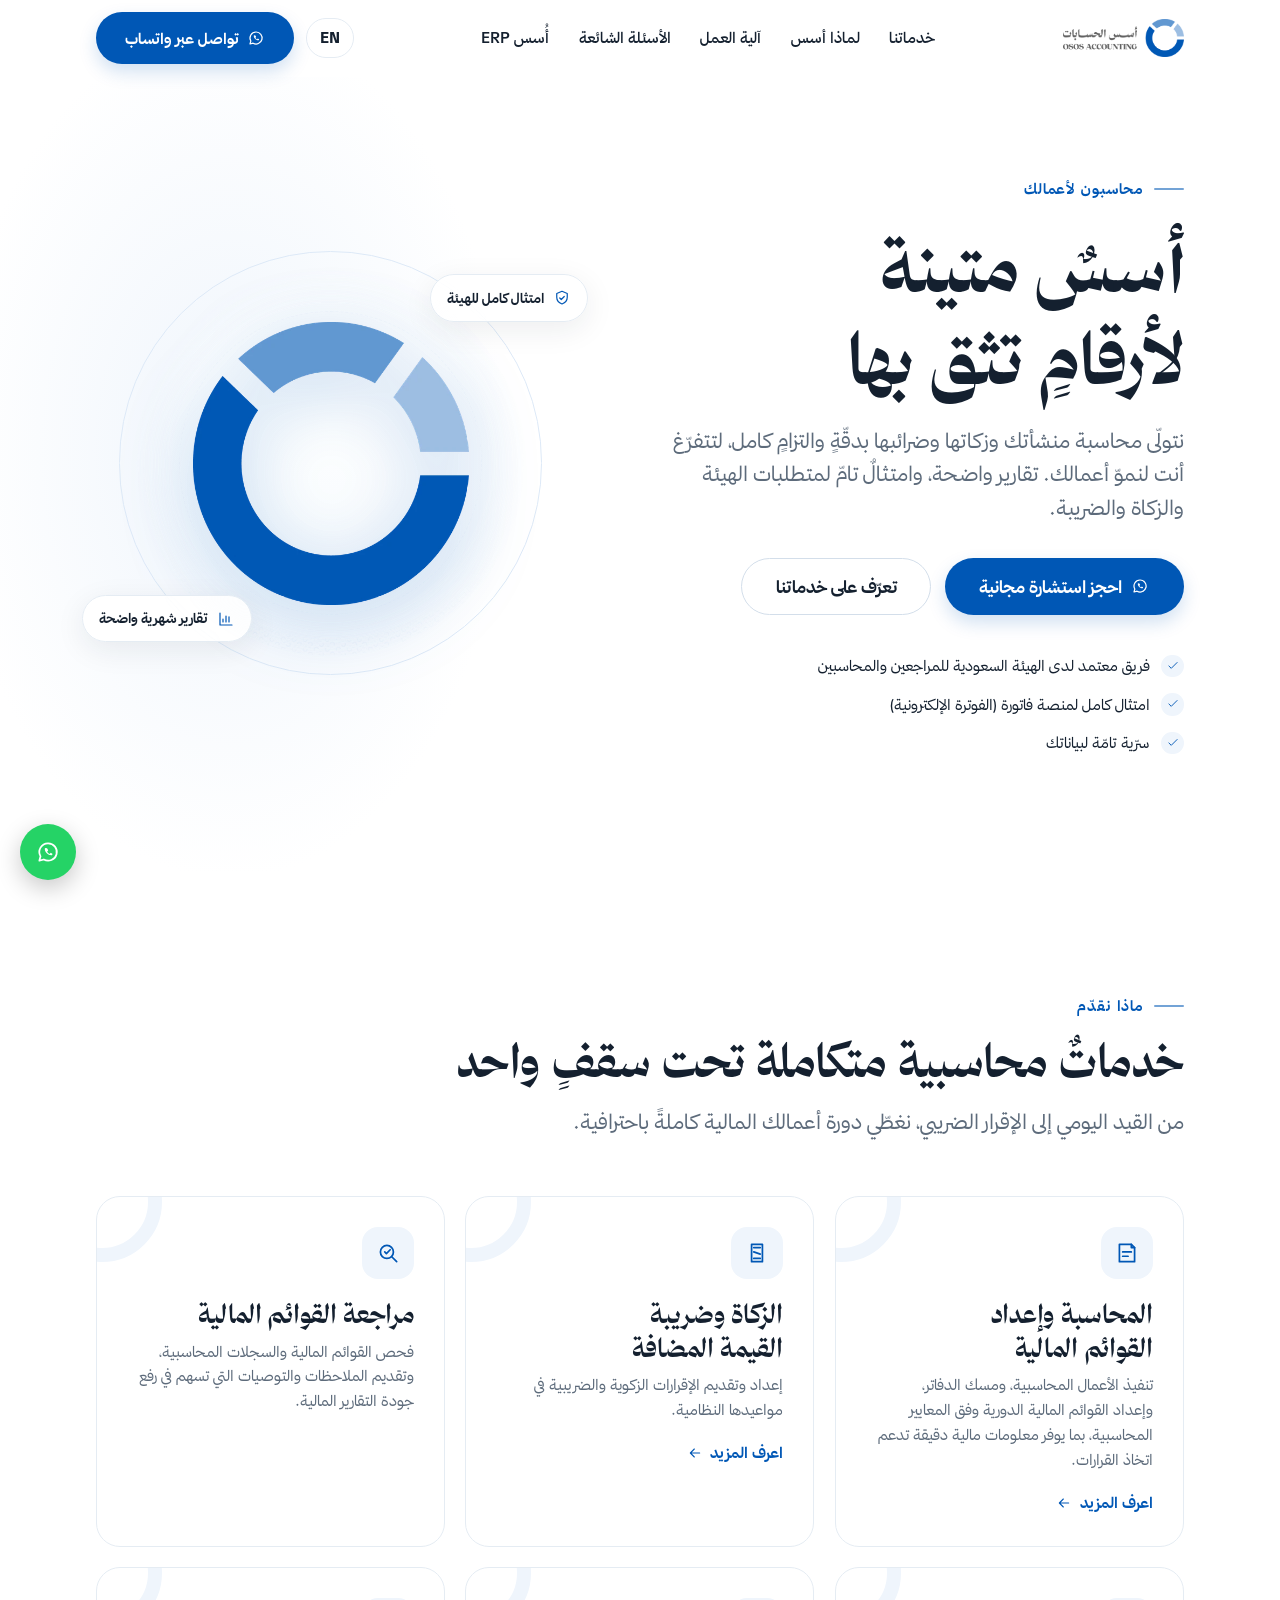
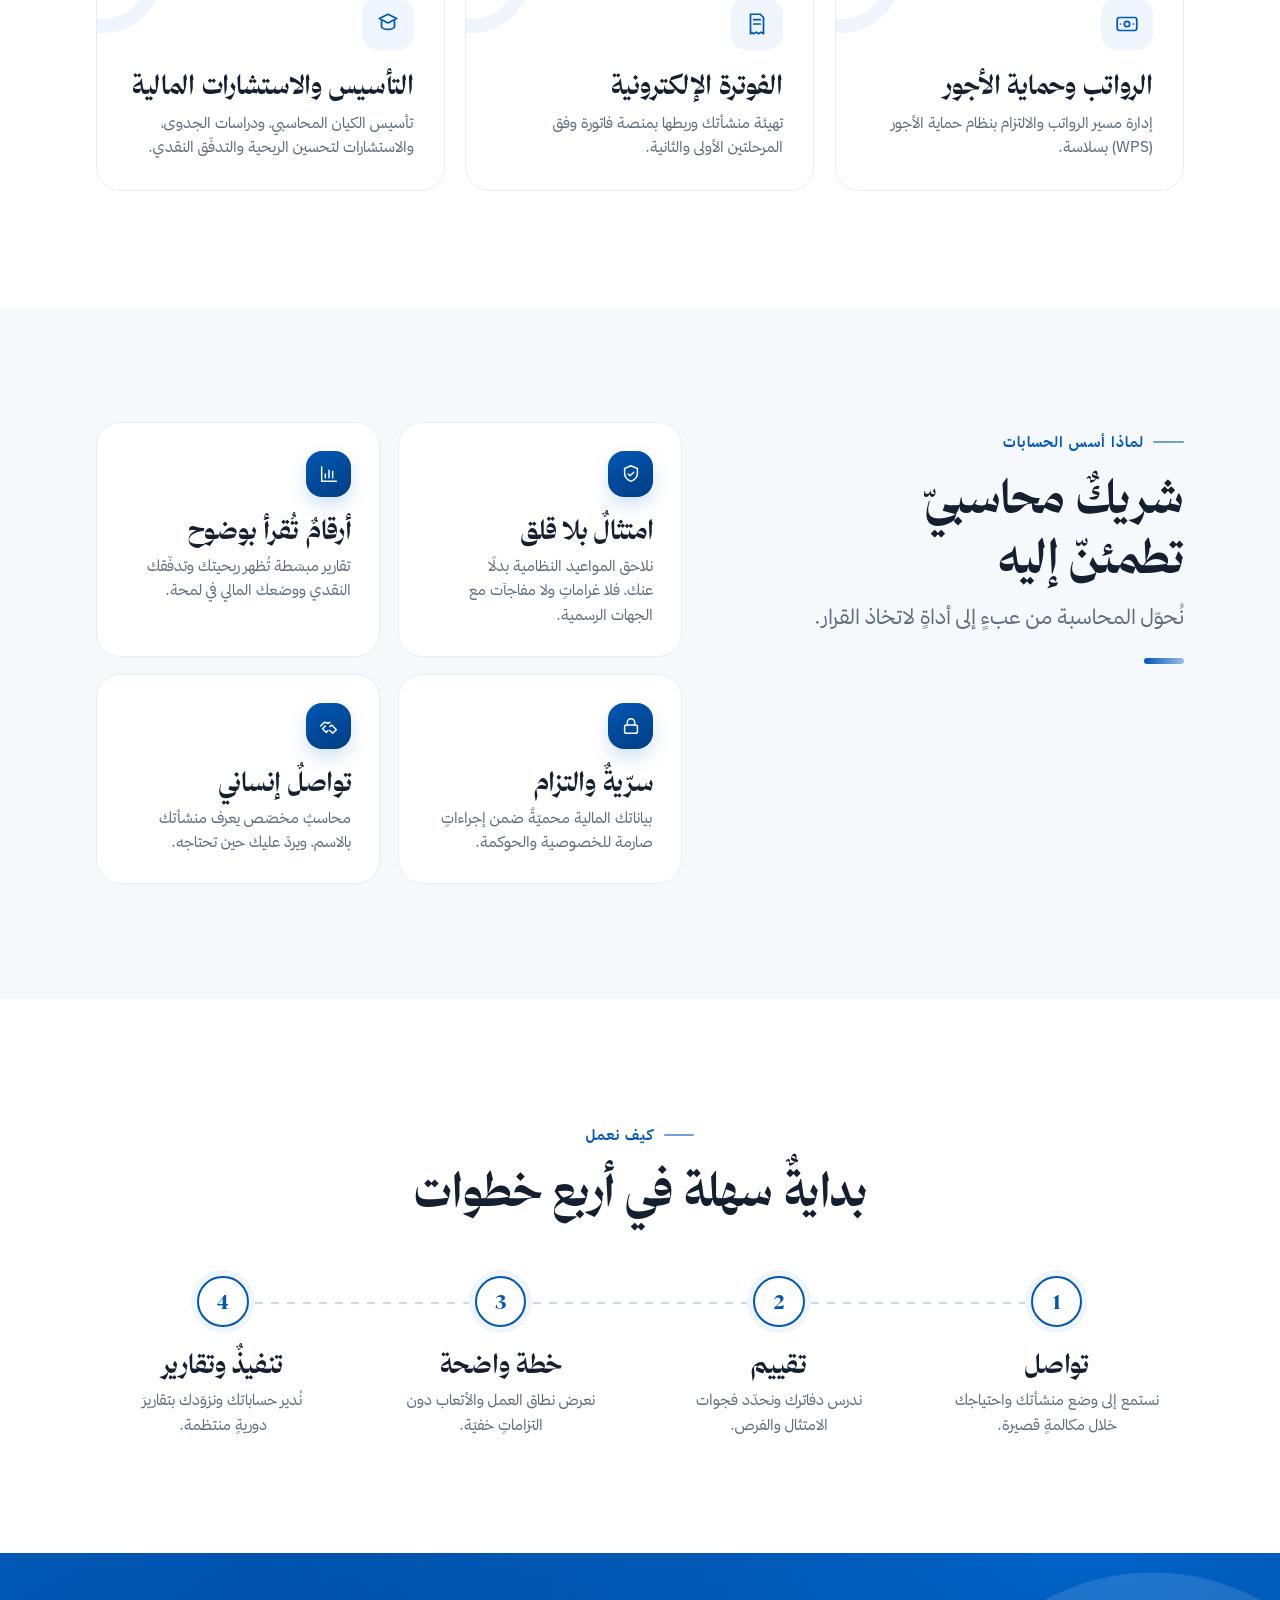
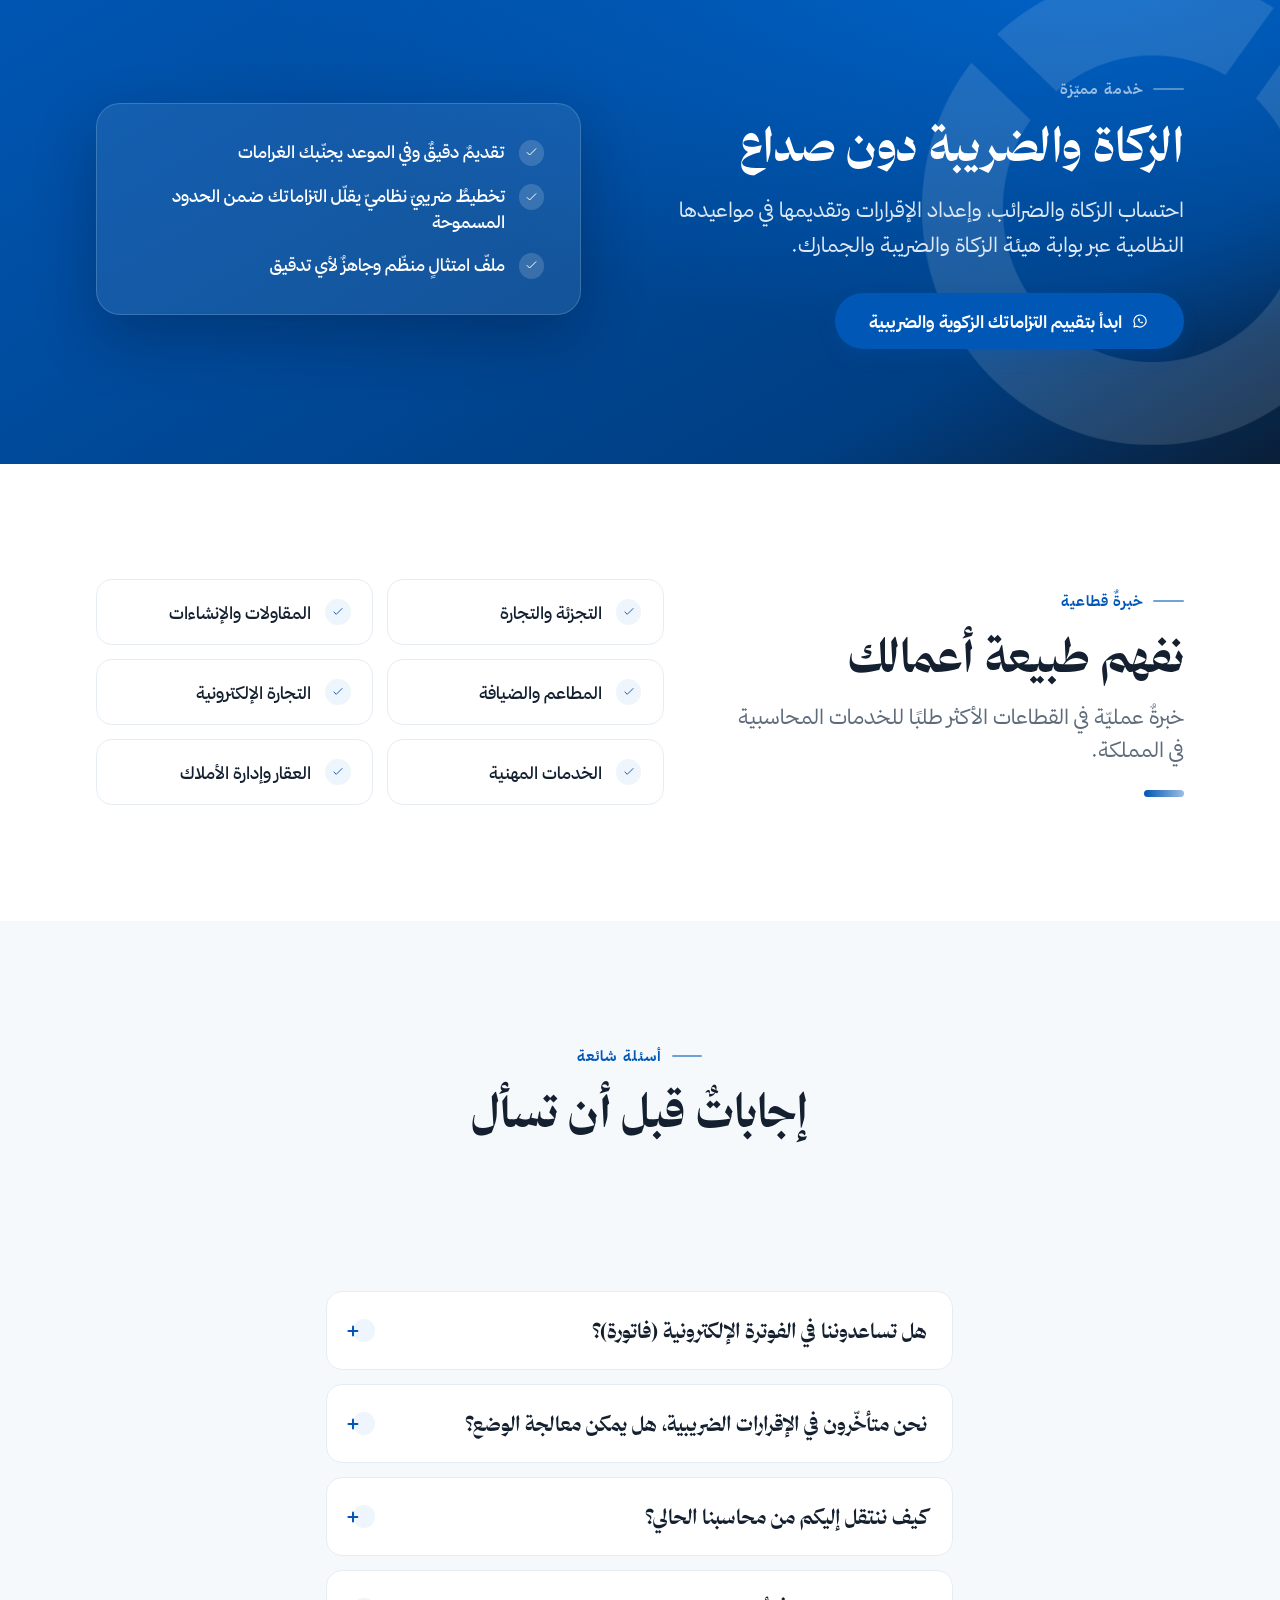
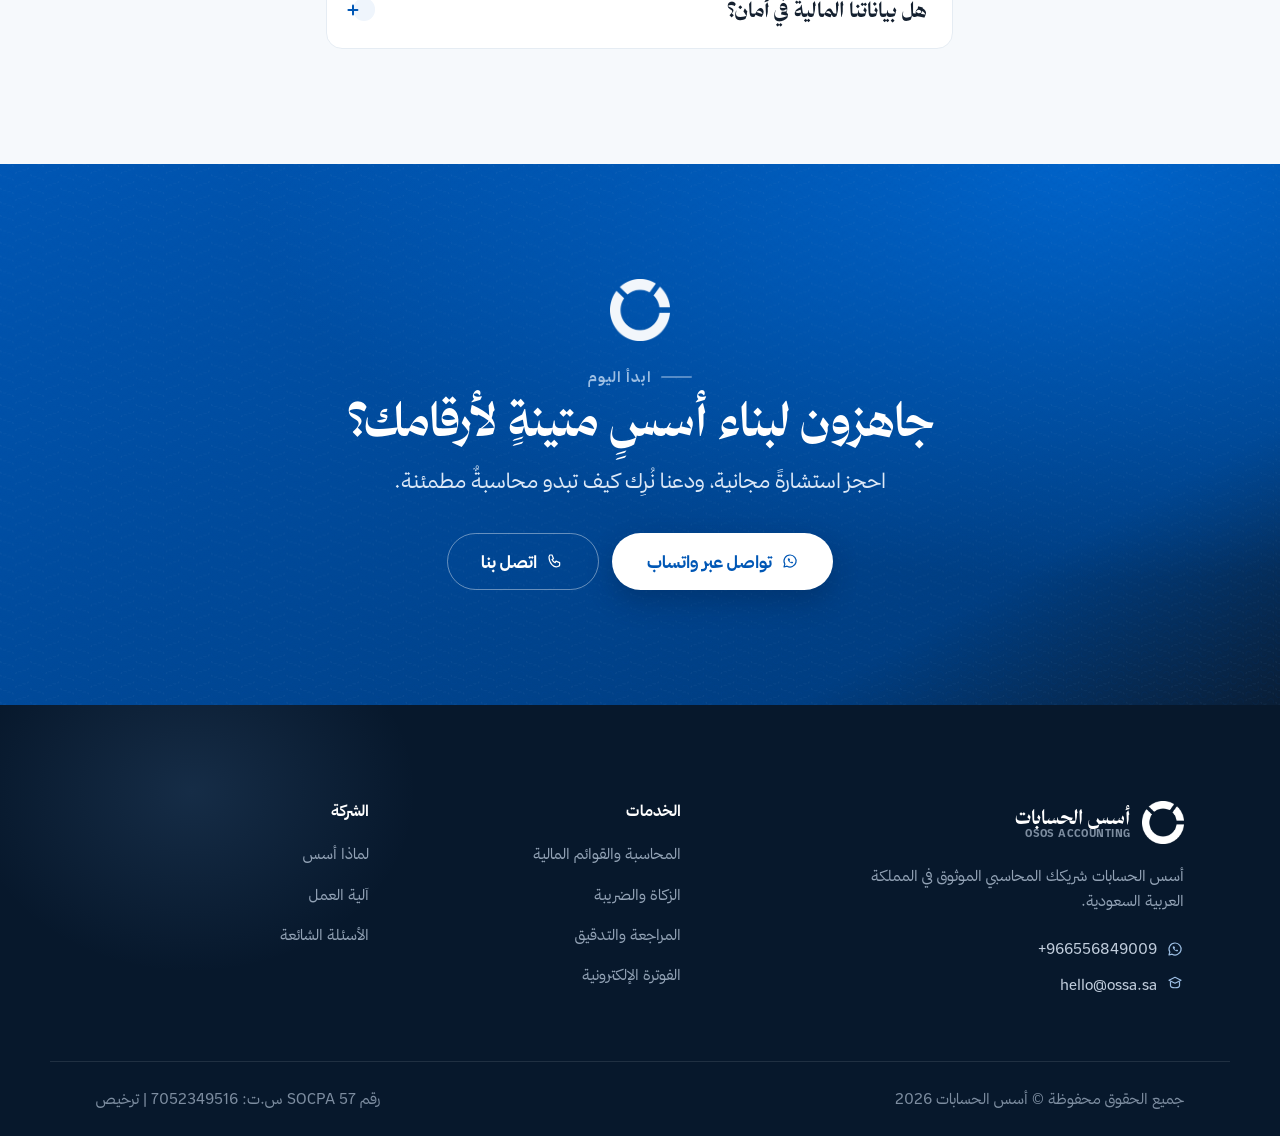
==== commit e293b8cd: "Deploy from osos_page@c23fc390f9260450e83ca725c4155ae504d81254 aymanalburaidi/osos_page@c23fc390f926" ====
--- a/index.html
+++ b/index.html
@@ -1 +1 @@
-<!DOCTYPE html><html lang="ar" dir="rtl" data-astro-cid-5hce7sga> <head><meta charset="utf-8"><meta name="viewport" content="width=device-width, initial-scale=1"><title>أسس الحسابات | خدمات محاسبية وزكاة وضريبة موثوقة في السعودية</title><meta name="description" content="مكتب محاسبة معتمد يقدّم المحاسبة وإعداد القوائم المالية، الزكاة وضريبة القيمة المضافة، المراجعة، الرواتب، والفوترة الإلكترونية للمنشآت في المملكة. أرقام تثق بها."><link rel="canonical" href="https://ossa.sa/"><link rel="alternate" hreflang="en" href="https://ossa.sa/en"><link rel="alternate" hreflang="ar" href="https://ossa.sa/"><link rel="alternate" hreflang="x-default" href="https://ossa.sa/"><meta name="theme-color" content="#0057B5"><link rel="icon" type="image/png" sizes="32x32" href="/brand/favicon-32.png"><link rel="icon" type="image/png" sizes="256x256" href="/brand/favicon-256.png"><link rel="apple-touch-icon" href="/brand/apple-touch-icon.png"><!-- Open Graph / Twitter --><meta property="og:type" content="website"><meta property="og:locale" content="ar_SA"><meta property="og:title" content="أسس الحسابات | خدمات محاسبية وزكاة وضريبة موثوقة في السعودية"><meta property="og:description" content="مكتب محاسبة معتمد يقدّم المحاسبة وإعداد القوائم المالية، الزكاة وضريبة القيمة المضافة، المراجعة، الرواتب، والفوترة الإلكترونية للمنشآت في المملكة. أرقام تثق بها."><meta property="og:url" content="https://ossa.sa/"><meta property="og:image" content="https://ossa.sa/brand/og-image.png"><meta property="og:image:width" content="1200"><meta property="og:image:height" content="630"><meta name="twitter:card" content="summary_large_image"><meta name="twitter:title" content="أسس الحسابات | خدمات محاسبية وزكاة وضريبة موثوقة في السعودية"><meta name="twitter:description" content="مكتب محاسبة معتمد يقدّم المحاسبة وإعداد القوائم المالية، الزكاة وضريبة القيمة المضافة، المراجعة، الرواتب، والفوترة الإلكترونية للمنشآت في المملكة. أرقام تثق بها."><meta name="twitter:image" content="https://ossa.sa/brand/og-image.png"><link rel="preload" href="/fonts/thamaniah-serif-700.woff2" as="font" type="font/woff2" crossorigin><link rel="preload" href="/fonts/thamaniah-sans-400.woff2" as="font" type="font/woff2" crossorigin><script type="application/ld+json">{"@context":"https://schema.org","@graph":[{"@type":"AccountingService","@id":"https://ossa.sa/#organization","name":"أسس الحسابات","description":"مكتب محاسبة معتمد يقدّم المحاسبة وإعداد القوائم المالية، الزكاة وضريبة القيمة المضافة، المراجعة، الرواتب، والفوترة الإلكترونية للمنشآت في المملكة. أرقام تثق بها.","url":"https://ossa.sa","image":"https://ossa.sa/brand/og-image.png","areaServed":"SA","address":{"@type":"PostalAddress","addressLocality":"الرياض","addressRegion":"Riyadh","addressCountry":"SA"},"telephone":"+966556849009","email":"hello@ossa.sa"},{"@type":"FAQPage","mainEntity":[{"@type":"Question","name":"كم تبلغ تكلفة الخدمة المحاسبية؟","acceptedAnswer":{"@type":"Answer","text":"تعتمد الأتعاب على حجم منشأتك وعدد العمليات الشهرية ونطاق الخدمة. نقدّم لك عرضًا واضحًا وثابتًا بعد استشارةٍ مجانية، دون رسومٍ خفيّة."}},{"@type":"Question","name":"هل تساعدوننا في الفوترة الإلكترونية (فاتورة)؟","acceptedAnswer":{"@type":"Answer","text":"نعم، نهيّئ منشأتك ونربطها بمنصّة فاتورة وفق متطلبات المرحلتين، ونضمن توافق فواتيرك مع اشتراطات الهيئة."}},{"@type":"Question","name":"نحن متأخّرون في الإقرارات الضريبية، هل يمكن معالجة الوضع؟","acceptedAnswer":{"@type":"Answer","text":"بالتأكيد. نراجع وضعك، ونعالج المتأخرات، وننظّم ملفّك لدى هيئة الزكاة والضريبة لتعود إلى الالتزام بأسرع وقت."}},{"@type":"Question","name":"كيف ننتقل إليكم من محاسبنا الحالي؟","acceptedAnswer":{"@type":"Answer","text":"الانتقال سلس: نستلم بياناتك ودفاترك، ونراجع الأرصدة الافتتاحية، ونكمل العمل دون انقطاعٍ في تقاريرك."}},{"@type":"Question","name":"هل بياناتنا المالية في أمان؟","acceptedAnswer":{"@type":"Answer","text":"نعم، نلتزم بإجراءاتٍ صارمة للسرّية والوصول المحدود، وبياناتك لا تُشارك مع أيّ طرفٍ ثالث."}}]}]}</script><link rel="stylesheet" href="/_astro/panel.DC8Vx3Kf.css"></head> <body data-astro-cid-5hce7sga> <a href="#main" class="skip-link" data-astro-cid-5hce7sga>تجاوز إلى المحتوى</a> <header class="site-header" data-header data-astro-cid-ctg3m53h> <div class="container site-header__inner" data-astro-cid-ctg3m53h> <a href="/" class="brand" aria-label="أسس الحسابات" data-astro-cid-ctg3m53h> <img src="/brand/logo-horizontal.webp" alt="أسس الحسابات" width="190" height="60" class="brand__logo" data-astro-cid-ctg3m53h> </a> <nav class="nav" aria-label="التنقّل الرئيسي" data-astro-cid-ctg3m53h> <a href="#services" class="nav__link" data-cp="nav.0.label" data-astro-cid-ctg3m53h>خدماتنا</a><a href="#why" class="nav__link" data-cp="nav.1.label" data-astro-cid-ctg3m53h>لماذا أسس</a><a href="#process" class="nav__link" data-cp="nav.2.label" data-astro-cid-ctg3m53h>آلية العمل</a><a href="#faq" class="nav__link" data-cp="nav.3.label" data-astro-cid-ctg3m53h>الأسئلة الشائعة</a><a href="https://erp.ossa.sa" class="nav__link" data-cp="nav.4.label" data-astro-cid-ctg3m53h>أُسس ERP</a> </nav> <div class="site-header__actions" data-astro-cid-ctg3m53h> <a class="lang" href="/en" hreflang="en" aria-label="Switch to English" data-astro-cid-bvxdwma5>EN</a> <span class="site-header__cta" data-astro-cid-ctg3m53h><a href="https://wa.me/966556849009?text=%D9%85%D8%B1%D8%AD%D8%A8%D9%8B%D8%A7%D8%8C%20%D8%A3%D8%B1%D8%BA%D8%A8%20%D9%81%D9%8A%20%D8%A7%D9%84%D8%A7%D8%B3%D8%AA%D9%81%D8%B3%D8%A7%D8%B1%20%D8%B9%D9%86%20%D8%AE%D8%AF%D9%85%D8%A7%D8%AA%D9%83%D9%85%20%D8%A7%D9%84%D9%85%D8%AD%D8%A7%D8%B3%D8%A8%D9%8A%D8%A9." class="btn btn--primary" target="_blank" rel="noopener"> <svg width="18" height="18" viewBox="0 0 24 24" fill="none" stroke="currentColor" stroke-width="1.6" stroke-linecap="round" stroke-linejoin="round" aria-hidden="true"><path d="M12 4a8 8 0 0 0-6.9 12L4 20l4.1-1.1A8 8 0 1 0 12 4z"/><path d="M9 9c0 3 3 6 6 6 .8 0 1.3-.8 1-1.5l-1.5-.7-1 1c-1-.4-1.9-1.3-2.3-2.3l1-1-.7-1.5C10.8 7.7 9 8.2 9 9z" fill="currentColor" stroke="none"/></svg> <span data-cp="header_cta.label">تواصل عبر واتساب</span> </a></span> </div> </div> </header> <script type="module">const o=document.querySelector("[data-header]");if(o){const e=()=>o.classList.toggle("is-scrolled",window.scrollY>12);e(),window.addEventListener("scroll",e,{passive:!0})}</script> <main id="main" data-astro-cid-5hce7sga>  <section class="hero" data-cp-section="sections.0" data-astro-cid-anhloy43> <span class="hero__glow" aria-hidden="true" data-astro-cid-anhloy43></span> <div class="container hero__grid" data-astro-cid-anhloy43> <div class="hero__copy" data-astro-cid-anhloy43> <span class="eyebrow" data-reveal data-cp="sections.0.eyebrow" data-astro-cid-anhloy43>محاسبون لأعمالك</span> <h1 class="hero__title" data-reveal data-reveal-delay="1" data-cp="sections.0.headline" data-astro-cid-anhloy43>أسسٌ متينة لأرقامٍ تثق بها</h1> <p class="hero__subhead" data-reveal data-reveal-delay="2" data-cp="sections.0.subhead" data-astro-cid-anhloy43>نتولّى محاسبة منشأتك وزكاتها وضرائبها بدقّةٍ والتزامٍ كامل، لتتفرّغ أنت لنموّ أعمالك. تقارير واضحة، وامتثالٌ تامّ لمتطلبات الهيئة والزكاة والضريبة.</p> <div class="hero__actions" data-reveal data-reveal-delay="3" data-astro-cid-anhloy43> <a href="https://wa.me/966556849009?text=%D9%85%D8%B1%D8%AD%D8%A8%D9%8B%D8%A7%D8%8C%20%D8%A3%D8%B1%D8%BA%D8%A8%20%D8%A8%D8%AD%D8%AC%D8%B2%20%D8%A7%D8%B3%D8%AA%D8%B4%D8%A7%D8%B1%D8%A9%20%D9%85%D8%AD%D8%A7%D8%B3%D8%A8%D9%8A%D8%A9%20%D9%85%D8%AC%D8%A7%D9%86%D9%8A%D8%A9." class="btn btn--primary btn--lg" target="_blank" rel="noopener"> <svg width="18" height="18" viewBox="0 0 24 24" fill="none" stroke="currentColor" stroke-width="1.6" stroke-linecap="round" stroke-linejoin="round" aria-hidden="true"><path d="M12 4a8 8 0 0 0-6.9 12L4 20l4.1-1.1A8 8 0 1 0 12 4z"/><path d="M9 9c0 3 3 6 6 6 .8 0 1.3-.8 1-1.5l-1.5-.7-1 1c-1-.4-1.9-1.3-2.3-2.3l1-1-.7-1.5C10.8 7.7 9 8.2 9 9z" fill="currentColor" stroke="none"/></svg> <span data-cp="sections.0.primary_cta.label">احجز استشارة مجانية</span> </a> <a href="#services" class="btn btn--ghost btn--lg">  <span data-cp="sections.0.secondary_cta.label">تعرّف على خدماتنا</span> </a> </div> <ul class="hero__highlights" data-reveal data-reveal-delay="3" data-cp-list="sections.0.highlights" data-astro-cid-anhloy43> <li data-cp-item="sections.0.highlights.0" data-astro-cid-anhloy43> <span class="hero__check" data-astro-cid-anhloy43> <svg width="14" height="14" viewBox="0 0 24 24" fill="none" stroke="currentColor" stroke-width="1.6" stroke-linecap="round" stroke-linejoin="round" aria-hidden="true"><path d="M5 12l4 4 10-10"/></svg> </span> <span data-cp="sections.0.highlights.0" data-astro-cid-anhloy43>فريق معتمد لدى الهيئة السعودية للمراجعين والمحاسبين</span> </li><li data-cp-item="sections.0.highlights.1" data-astro-cid-anhloy43> <span class="hero__check" data-astro-cid-anhloy43> <svg width="14" height="14" viewBox="0 0 24 24" fill="none" stroke="currentColor" stroke-width="1.6" stroke-linecap="round" stroke-linejoin="round" aria-hidden="true"><path d="M5 12l4 4 10-10"/></svg> </span> <span data-cp="sections.0.highlights.1" data-astro-cid-anhloy43>امتثال كامل لمنصة فاتورة (الفوترة الإلكترونية)</span> </li><li data-cp-item="sections.0.highlights.2" data-astro-cid-anhloy43> <span class="hero__check" data-astro-cid-anhloy43> <svg width="14" height="14" viewBox="0 0 24 24" fill="none" stroke="currentColor" stroke-width="1.6" stroke-linecap="round" stroke-linejoin="round" aria-hidden="true"><path d="M5 12l4 4 10-10"/></svg> </span> <span data-cp="sections.0.highlights.2" data-astro-cid-anhloy43>سرّية تامّة لبياناتك</span> </li> </ul> </div> <div class="hero__visual" data-reveal aria-hidden="true" data-astro-cid-anhloy43> <div class="hero__stage" data-astro-cid-anhloy43> <span class="hero__ring hero__ring--1" data-astro-cid-anhloy43></span> <span class="hero__ring hero__ring--2" data-astro-cid-anhloy43></span> <span class="hero__pattern" data-astro-cid-anhloy43></span> <span class="hero__mark" data-astro-cid-anhloy43> <img src="/brand/mark.webp" alt="" width="512" height="525" loading="eager" data-astro-cid-anhloy43> </span> <span class="hero__chip hero__chip--a is-rtl" data-astro-cid-anhloy43> <svg width="18" height="18" viewBox="0 0 24 24" fill="none" stroke="currentColor" stroke-width="1.6" stroke-linecap="round" stroke-linejoin="round" aria-hidden="true"><path d="M12 3l7 3v5c0 4.5-3 7.5-7 9-4-1.5-7-4.5-7-9V6z"/><path d="M9 12l2 2 4-4"/></svg> <span data-astro-cid-anhloy43>امتثال كامل للهيئة</span> </span> <span class="hero__chip hero__chip--b is-rtl" data-astro-cid-anhloy43> <svg width="18" height="18" viewBox="0 0 24 24" fill="none" stroke="currentColor" stroke-width="1.6" stroke-linecap="round" stroke-linejoin="round" aria-hidden="true"><path d="M4 20V4M4 20h16"/><path d="M8 16v-4M12 16V8M16 16v-7"/></svg> <span data-astro-cid-anhloy43>تقارير شهرية واضحة</span> </span> </div> </div> </div> </section> <script type="module">const r=document.querySelector(".hero__mark img");if(r){let e=!1;const t=()=>{r.style.setProperty("--ring-rot",window.scrollY*.12+"deg"),e=!1};window.addEventListener("scroll",()=>{e||(e=!0,requestAnimationFrame(t))},{passive:!0}),t()}</script><section class="trust" data-cp-section="sections.1" data-astro-cid-4fq3dkzl> <div class="container" data-astro-cid-4fq3dkzl> <ul class="trust__row" data-reveal data-astro-cid-4fq3dkzl> <li class="trust__item" data-cp-item="sections.1.items.0" data-astro-cid-4fq3dkzl> <span class="trust__value" data-cp="sections.1.items.0.value" data-astro-cid-4fq3dkzl>+12</span> <span class="trust__label" data-cp="sections.1.items.0.label" data-astro-cid-4fq3dkzl>سنوات الخبرة</span> </li><li class="trust__item" data-cp-item="sections.1.items.1" data-astro-cid-4fq3dkzl> <span class="trust__value" data-cp="sections.1.items.1.value" data-astro-cid-4fq3dkzl>+15</span> <span class="trust__label" data-cp="sections.1.items.1.label" data-astro-cid-4fq3dkzl>نشاط نخدمه</span> </li><li class="trust__item" data-cp-item="sections.1.items.2" data-astro-cid-4fq3dkzl> <span class="trust__value" data-cp="sections.1.items.2.value" data-astro-cid-4fq3dkzl>%100</span> <span class="trust__label" data-cp="sections.1.items.2.label" data-astro-cid-4fq3dkzl>نسبة الالتزام بالمواعيد</span> </li><li class="trust__item" data-cp-item="sections.1.items.3" data-astro-cid-4fq3dkzl> <span class="trust__value" data-cp="sections.1.items.3.value" data-astro-cid-4fq3dkzl>SOCPA</span> <span class="trust__label" data-cp="sections.1.items.3.label" data-astro-cid-4fq3dkzl>ترخيص مهني</span> </li> </ul> </div> </section><section class="section" id="services" data-cp-section="sections.2" data-astro-cid-bp4bfslc> <div class="container" data-astro-cid-bp4bfslc> <header class="section-head" data-reveal data-astro-cid-bp4bfslc> <span class="eyebrow" data-cp="sections.2.eyebrow" data-astro-cid-bp4bfslc>ماذا نقدّم</span> <h2 class="section-head__title" data-cp="sections.2.title" data-astro-cid-bp4bfslc>خدماتٌ محاسبية متكاملة تحت سقفٍ واحد</h2> <p class="section-head__lede" data-cp="sections.2.lede" data-astro-cid-bp4bfslc>من القيد اليومي إلى الإقرار الضريبي، نغطّي دورة أعمالك المالية كاملةً باحترافية.</p> </header> <div class="svc__grid" data-astro-cid-bp4bfslc> <a href="#detail-accounting" data-reveal="true" data-reveal-delay="1" data-cp-item="sections.2.items.0" data-astro-cid-bp4bfslc="true" class="card svc card--hover"> <span class="svc__icon" data-astro-cid-bp4bfslc> <svg width="26" height="26" viewBox="0 0 24 24" fill="none" stroke="currentColor" stroke-width="1.6" stroke-linecap="round" stroke-linejoin="round" aria-hidden="true"><path d="M5 4h11l3 3v13H5z"/><path d="M16 4v3h3"/><path d="M8 11h8M8 15h5"/></svg> </span> <h3 class="svc__title" data-cp="sections.2.items.0.title" data-astro-cid-bp4bfslc>المحاسبة وإعداد القوائم المالية</h3> <p class="svc__body" data-cp="sections.2.items.0.body" data-astro-cid-bp4bfslc>مسك دفاتر دقيق وقوائم مالية شهرية وسنوية جاهزة للقرار والمراجعة.</p> <span class="arrow-link svc__more" data-astro-cid-bp4bfslc> اعرف المزيد <svg width="16" height="16" viewBox="0 0 24 24" fill="none" stroke="currentColor" stroke-width="1.6" stroke-linecap="round" stroke-linejoin="round" aria-hidden="true"><path d="M5 12h14M13 6l6 6-6 6"/></svg> </span></a><a href="#detail-tax" data-reveal="true" data-reveal-delay="2" data-cp-item="sections.2.items.1" data-astro-cid-bp4bfslc="true" class="card svc card--hover"> <span class="svc__icon" data-astro-cid-bp4bfslc> <svg width="26" height="26" viewBox="0 0 24 24" fill="none" stroke="currentColor" stroke-width="1.6" stroke-linecap="round" stroke-linejoin="round" aria-hidden="true"><path d="M9 7h6M9 17h6"/><path d="M7 4h10v16H7z"/><path d="M9 11l6 2"/></svg> </span> <h3 class="svc__title" data-cp="sections.2.items.1.title" data-astro-cid-bp4bfslc>الزكاة وضريبة القيمة المضافة</h3> <p class="svc__body" data-cp="sections.2.items.1.body" data-astro-cid-bp4bfslc>إعداد وتقديم الإقرارات في مواعيدها، وتمثيلك أمام هيئة الزكاة والضريبة والجمارك.</p> <span class="arrow-link svc__more" data-astro-cid-bp4bfslc> اعرف المزيد <svg width="16" height="16" viewBox="0 0 24 24" fill="none" stroke="currentColor" stroke-width="1.6" stroke-linecap="round" stroke-linejoin="round" aria-hidden="true"><path d="M5 12h14M13 6l6 6-6 6"/></svg> </span></a><div data-reveal="true" data-reveal-delay="3" data-cp-item="sections.2.items.2" data-astro-cid-bp4bfslc="true" class="card svc"> <span class="svc__icon" data-astro-cid-bp4bfslc> <svg width="26" height="26" viewBox="0 0 24 24" fill="none" stroke="currentColor" stroke-width="1.6" stroke-linecap="round" stroke-linejoin="round" aria-hidden="true"><circle cx="11" cy="11" r="6"/><path d="M20 20l-4.3-4.3"/><path d="M9 11l1.5 1.5L14 9"/></svg> </span> <h3 class="svc__title" data-cp="sections.2.items.2.title" data-astro-cid-bp4bfslc>المراجعة والتدقيق</h3> <p class="svc__body" data-cp="sections.2.items.2.body" data-astro-cid-bp4bfslc>فحصٌ مستقلّ يمنح قوائمك المالية مصداقيةً أمام الشركاء والجهات التمويلية.</p> </div><div data-reveal="true" data-reveal-delay="1" data-cp-item="sections.2.items.3" data-astro-cid-bp4bfslc="true" class="card svc"> <span class="svc__icon" data-astro-cid-bp4bfslc> <svg width="26" height="26" viewBox="0 0 24 24" fill="none" stroke="currentColor" stroke-width="1.6" stroke-linecap="round" stroke-linejoin="round" aria-hidden="true"><rect x="3" y="6" width="18" height="12" rx="2"/><circle cx="12" cy="12" r="2.5"/><path d="M6 12h.01M18 12h.01"/></svg> </span> <h3 class="svc__title" data-cp="sections.2.items.3.title" data-astro-cid-bp4bfslc>الرواتب وحماية الأجور</h3> <p class="svc__body" data-cp="sections.2.items.3.body" data-astro-cid-bp4bfslc>إدارة مسير الرواتب والالتزام بنظام حماية الأجور (WPS) بسلاسة.</p> </div><div data-reveal="true" data-reveal-delay="2" data-cp-item="sections.2.items.4" data-astro-cid-bp4bfslc="true" class="card svc"> <span class="svc__icon" data-astro-cid-bp4bfslc> <svg width="26" height="26" viewBox="0 0 24 24" fill="none" stroke="currentColor" stroke-width="1.6" stroke-linecap="round" stroke-linejoin="round" aria-hidden="true"><path d="M6 3h9l3 3v15l-2.2-1.5L13.5 21l-2.3-1.5L9 21l-2.2-1.5L6 21z"/><path d="M9 8h6M9 12h6"/></svg> </span> <h3 class="svc__title" data-cp="sections.2.items.4.title" data-astro-cid-bp4bfslc>الفوترة الإلكترونية</h3> <p class="svc__body" data-cp="sections.2.items.4.body" data-astro-cid-bp4bfslc>تهيئة منشأتك وربطها بمنصة فاتورة وفق المرحلتين الأولى والثانية.</p> </div><div data-reveal="true" data-reveal-delay="3" data-cp-item="sections.2.items.5" data-astro-cid-bp4bfslc="true" class="card svc"> <span class="svc__icon" data-astro-cid-bp4bfslc> <svg width="26" height="26" viewBox="0 0 24 24" fill="none" stroke="currentColor" stroke-width="1.6" stroke-linecap="round" stroke-linejoin="round" aria-hidden="true"><path d="M12 3l8 4-8 4-8-4 8-4z"/><path d="M6 9v5c0 1.7 2.7 3 6 3s6-1.3 6-3V9"/></svg> </span> <h3 class="svc__title" data-cp="sections.2.items.5.title" data-astro-cid-bp4bfslc>التأسيس والاستشارات المالية</h3> <p class="svc__body" data-cp="sections.2.items.5.body" data-astro-cid-bp4bfslc>تأسيس الكيان المحاسبي، ودراسات الجدوى، والاستشارات لتحسين الربحية والتدفّق النقدي.</p> </div> </div> </div> </section><section class="section section--tint why" id="why" data-cp-section="sections.3" data-astro-cid-w3z23hby> <div class="container why__layout" data-astro-cid-w3z23hby> <header class="section-head why__head" data-reveal data-astro-cid-w3z23hby> <span class="eyebrow" data-cp="sections.3.eyebrow" data-astro-cid-w3z23hby>لماذا أسس الحسابات</span> <h2 class="section-head__title" data-cp="sections.3.title" data-astro-cid-w3z23hby>شريكٌ محاسبيّ تطمئنّ إليه</h2> <p class="section-head__lede" data-cp="sections.3.lede" data-astro-cid-w3z23hby>نُحوّل المحاسبة من عبءٍ إلى أداةٍ لاتخاذ القرار.</p> <span class="arc-accent why__accent" aria-hidden="true" data-astro-cid-w3z23hby></span> </header> <div class="why__grid" data-astro-cid-w3z23hby> <article class="why-card" data-reveal data-reveal-delay="1" data-cp-item="sections.3.items.0" data-astro-cid-w3z23hby> <span class="why-card__icon" data-astro-cid-w3z23hby> <svg width="22" height="22" viewBox="0 0 24 24" fill="none" stroke="currentColor" stroke-width="1.6" stroke-linecap="round" stroke-linejoin="round" aria-hidden="true"><path d="M12 3l7 3v5c0 4.5-3 7.5-7 9-4-1.5-7-4.5-7-9V6z"/><path d="M9 12l2 2 4-4"/></svg> </span> <h3 class="why-card__title" data-cp="sections.3.items.0.title" data-astro-cid-w3z23hby>امتثالٌ بلا قلق</h3> <p class="why-card__body" data-cp="sections.3.items.0.body" data-astro-cid-w3z23hby>نلاحق المواعيد النظامية بدلًا عنك، فلا غراماتٍ ولا مفاجآت مع الجهات الرسمية.</p> </article><article class="why-card" data-reveal data-reveal-delay="2" data-cp-item="sections.3.items.1" data-astro-cid-w3z23hby> <span class="why-card__icon" data-astro-cid-w3z23hby> <svg width="22" height="22" viewBox="0 0 24 24" fill="none" stroke="currentColor" stroke-width="1.6" stroke-linecap="round" stroke-linejoin="round" aria-hidden="true"><path d="M4 20V4M4 20h16"/><path d="M8 16v-4M12 16V8M16 16v-7"/></svg> </span> <h3 class="why-card__title" data-cp="sections.3.items.1.title" data-astro-cid-w3z23hby>أرقامٌ تُقرأ بوضوح</h3> <p class="why-card__body" data-cp="sections.3.items.1.body" data-astro-cid-w3z23hby>تقارير مبسّطة تُظهر ربحيتك وتدفّقك النقدي ووضعك المالي في لمحة.</p> </article><article class="why-card" data-reveal data-reveal-delay="1" data-cp-item="sections.3.items.2" data-astro-cid-w3z23hby> <span class="why-card__icon" data-astro-cid-w3z23hby> <svg width="22" height="22" viewBox="0 0 24 24" fill="none" stroke="currentColor" stroke-width="1.6" stroke-linecap="round" stroke-linejoin="round" aria-hidden="true"><rect x="5" y="11" width="14" height="9" rx="2"/><path d="M8 11V8a4 4 0 0 1 8 0v3"/></svg> </span> <h3 class="why-card__title" data-cp="sections.3.items.2.title" data-astro-cid-w3z23hby>سرّيةٌ والتزام</h3> <p class="why-card__body" data-cp="sections.3.items.2.body" data-astro-cid-w3z23hby>بياناتك المالية محميّةٌ ضمن إجراءاتٍ صارمة للخصوصية والحوكمة.</p> </article><article class="why-card" data-reveal data-reveal-delay="2" data-cp-item="sections.3.items.3" data-astro-cid-w3z23hby> <span class="why-card__icon" data-astro-cid-w3z23hby> <svg width="22" height="22" viewBox="0 0 24 24" fill="none" stroke="currentColor" stroke-width="1.6" stroke-linecap="round" stroke-linejoin="round" aria-hidden="true"><path d="M11 17l-2 2-4-4 3-3"/><path d="M13 17l3 3 4-4-5-5-2 1.5"/><path d="M3 12l4-4 4 1 2-1"/></svg> </span> <h3 class="why-card__title" data-cp="sections.3.items.3.title" data-astro-cid-w3z23hby>تواصلٌ إنساني</h3> <p class="why-card__body" data-cp="sections.3.items.3.body" data-astro-cid-w3z23hby>محاسبٌ مخصّص يعرف منشأتك بالاسم، ويردّ عليك حين تحتاجه.</p> </article> </div> </div> </section><section class="section process" id="process" data-cp-section="sections.4" data-astro-cid-gto3gzpn> <div class="container" data-astro-cid-gto3gzpn> <header class="section-head section-head--center" data-reveal data-astro-cid-gto3gzpn> <span class="eyebrow" data-cp="sections.4.eyebrow" data-astro-cid-gto3gzpn>كيف نعمل</span> <h2 class="section-head__title" data-cp="sections.4.title" data-astro-cid-gto3gzpn>بدايةٌ سهلة في أربع خطوات</h2>  </header> <ol class="process__list" data-astro-cid-gto3gzpn> <li class="step" data-reveal data-reveal-delay="1" data-cp-item="sections.4.steps.0" data-astro-cid-gto3gzpn> <span class="step__node" data-astro-cid-gto3gzpn> <span class="step__num" data-astro-cid-gto3gzpn>1</span> </span> <h3 class="step__title" data-cp="sections.4.steps.0.title" data-astro-cid-gto3gzpn>تواصل</h3> <p class="step__body" data-cp="sections.4.steps.0.body" data-astro-cid-gto3gzpn>نستمع إلى وضع منشأتك واحتياجك خلال مكالمةٍ قصيرة.</p> </li><li class="step" data-reveal data-reveal-delay="2" data-cp-item="sections.4.steps.1" data-astro-cid-gto3gzpn> <span class="step__node" data-astro-cid-gto3gzpn> <span class="step__num" data-astro-cid-gto3gzpn>2</span> </span> <h3 class="step__title" data-cp="sections.4.steps.1.title" data-astro-cid-gto3gzpn>تقييم</h3> <p class="step__body" data-cp="sections.4.steps.1.body" data-astro-cid-gto3gzpn>ندرس دفاترك ونحدّد فجوات الامتثال والفرص.</p> </li><li class="step" data-reveal data-reveal-delay="3" data-cp-item="sections.4.steps.2" data-astro-cid-gto3gzpn> <span class="step__node" data-astro-cid-gto3gzpn> <span class="step__num" data-astro-cid-gto3gzpn>3</span> </span> <h3 class="step__title" data-cp="sections.4.steps.2.title" data-astro-cid-gto3gzpn>خطة واضحة</h3> <p class="step__body" data-cp="sections.4.steps.2.body" data-astro-cid-gto3gzpn>نعرض نطاق العمل والأتعاب دون التزاماتٍ خفيّة.</p> </li><li class="step" data-reveal data-reveal-delay="4" data-cp-item="sections.4.steps.3" data-astro-cid-gto3gzpn> <span class="step__node" data-astro-cid-gto3gzpn> <span class="step__num" data-astro-cid-gto3gzpn>4</span> </span> <h3 class="step__title" data-cp="sections.4.steps.3.title" data-astro-cid-gto3gzpn>تنفيذٌ وتقارير</h3> <p class="step__body" data-cp="sections.4.steps.3.body" data-astro-cid-gto3gzpn>نُدير حساباتك ونزوّدك بتقاريرَ دوريةٍ منتظمة.</p> </li> </ol> </div> </section><section class="section section--blue detail" id="detail-tax" data-cp-section="sections.5" data-astro-cid-b7ib53vj> <span class="detail__decor" aria-hidden="true" data-astro-cid-b7ib53vj> <img src="/brand/mark.webp" alt="" width="512" height="525" data-astro-cid-b7ib53vj> </span> <div class="container detail__grid" data-astro-cid-b7ib53vj> <div class="detail__copy" data-reveal data-astro-cid-b7ib53vj> <span class="eyebrow" data-cp="sections.5.eyebrow" data-astro-cid-b7ib53vj>خدمة مميّزة</span> <h2 class="detail__title" data-cp="sections.5.title" data-astro-cid-b7ib53vj>الزكاة والضريبة دون صداع</h2> <p class="detail__body" data-cp="sections.5.body" data-astro-cid-b7ib53vj>نتولّى دورة الالتزام الضريبي كاملةً: احتساب ضريبة القيمة المضافة والزكاة، وإعداد الإقرارات ومراجعتها، وتقديمها في مواعيدها عبر بوابة هيئة الزكاة والضريبة والجمارك، مع تمثيلك في أيّ مراجعةٍ أو اعتراض.</p> <div class="detail__cta" data-astro-cid-b7ib53vj><a href="https://wa.me/966556849009?text=%D9%84%D8%AF%D9%8A%D9%91%20%D8%A7%D8%B3%D8%AA%D9%81%D8%B3%D8%A7%D8%B1%20%D8%A8%D8%AE%D8%B5%D9%88%D8%B5%20%D8%A7%D9%84%D8%B2%D9%83%D8%A7%D8%A9%20%D9%88%D8%B6%D8%B1%D9%8A%D8%A8%D8%A9%20%D8%A7%D9%84%D9%82%D9%8A%D9%85%D8%A9%20%D8%A7%D9%84%D9%85%D8%B6%D8%A7%D9%81%D8%A9." class="btn btn--primary btn--lg" target="_blank" rel="noopener"> <svg width="18" height="18" viewBox="0 0 24 24" fill="none" stroke="currentColor" stroke-width="1.6" stroke-linecap="round" stroke-linejoin="round" aria-hidden="true"><path d="M12 4a8 8 0 0 0-6.9 12L4 20l4.1-1.1A8 8 0 1 0 12 4z"/><path d="M9 9c0 3 3 6 6 6 .8 0 1.3-.8 1-1.5l-1.5-.7-1 1c-1-.4-1.9-1.3-2.3-2.3l1-1-.7-1.5C10.8 7.7 9 8.2 9 9z" fill="currentColor" stroke="none"/></svg> <span data-cp="sections.5.cta.label">ناقش وضعك الضريبي</span> </a></div> </div> <ul class="detail__outcomes" data-reveal data-reveal-delay="1" data-cp-list="sections.5.outcomes" data-astro-cid-b7ib53vj> <li data-cp-item="sections.5.outcomes.0" data-astro-cid-b7ib53vj> <span class="detail__check" data-astro-cid-b7ib53vj> <svg width="15" height="15" viewBox="0 0 24 24" fill="none" stroke="currentColor" stroke-width="1.6" stroke-linecap="round" stroke-linejoin="round" aria-hidden="true"><path d="M5 12l4 4 10-10"/></svg> </span> <span data-cp="sections.5.outcomes.0" data-astro-cid-b7ib53vj>تقديمٌ دقيقٌ وفي الموعد يجنّبك الغرامات</span> </li><li data-cp-item="sections.5.outcomes.1" data-astro-cid-b7ib53vj> <span class="detail__check" data-astro-cid-b7ib53vj> <svg width="15" height="15" viewBox="0 0 24 24" fill="none" stroke="currentColor" stroke-width="1.6" stroke-linecap="round" stroke-linejoin="round" aria-hidden="true"><path d="M5 12l4 4 10-10"/></svg> </span> <span data-cp="sections.5.outcomes.1" data-astro-cid-b7ib53vj>تخطيطٌ ضريبيّ نظاميّ يقلّل التزاماتك ضمن الحدود المسموحة</span> </li><li data-cp-item="sections.5.outcomes.2" data-astro-cid-b7ib53vj> <span class="detail__check" data-astro-cid-b7ib53vj> <svg width="15" height="15" viewBox="0 0 24 24" fill="none" stroke="currentColor" stroke-width="1.6" stroke-linecap="round" stroke-linejoin="round" aria-hidden="true"><path d="M5 12l4 4 10-10"/></svg> </span> <span data-cp="sections.5.outcomes.2" data-astro-cid-b7ib53vj>ملفّ امتثالٍ منظّم وجاهزٌ لأي تدقيق</span> </li> </ul> </div> </section><section class="section ind" id="industries" data-cp-section="sections.6" data-astro-cid-nmcm7ml6> <div class="container ind__grid" data-astro-cid-nmcm7ml6> <header class="section-head ind__head" data-reveal data-astro-cid-nmcm7ml6> <span class="eyebrow" data-cp="sections.6.eyebrow" data-astro-cid-nmcm7ml6>خبرةٌ قطاعية</span> <h2 class="section-head__title" data-cp="sections.6.title" data-astro-cid-nmcm7ml6>نفهم طبيعة أعمالك</h2> <p class="section-head__lede" data-cp="sections.6.lede" data-astro-cid-nmcm7ml6>خبرةٌ عمليّة في القطاعات الأكثر طلبًا للخدمات المحاسبية في المملكة.</p> <span class="arc-accent ind__accent" aria-hidden="true" data-astro-cid-nmcm7ml6></span> </header> <ul class="ind__list" data-reveal data-reveal-delay="1" data-astro-cid-nmcm7ml6> <li class="ind__item" data-cp-item="sections.6.items.0" data-astro-cid-nmcm7ml6> <span class="ind__bullet" data-astro-cid-nmcm7ml6> <svg width="14" height="14" viewBox="0 0 24 24" fill="none" stroke="currentColor" stroke-width="1.6" stroke-linecap="round" stroke-linejoin="round" aria-hidden="true"><path d="M5 12l4 4 10-10"/></svg> </span> <span data-cp="sections.6.items.0" data-astro-cid-nmcm7ml6>التجزئة والتجارة</span> </li><li class="ind__item" data-cp-item="sections.6.items.1" data-astro-cid-nmcm7ml6> <span class="ind__bullet" data-astro-cid-nmcm7ml6> <svg width="14" height="14" viewBox="0 0 24 24" fill="none" stroke="currentColor" stroke-width="1.6" stroke-linecap="round" stroke-linejoin="round" aria-hidden="true"><path d="M5 12l4 4 10-10"/></svg> </span> <span data-cp="sections.6.items.1" data-astro-cid-nmcm7ml6>المقاولات والإنشاءات</span> </li><li class="ind__item" data-cp-item="sections.6.items.2" data-astro-cid-nmcm7ml6> <span class="ind__bullet" data-astro-cid-nmcm7ml6> <svg width="14" height="14" viewBox="0 0 24 24" fill="none" stroke="currentColor" stroke-width="1.6" stroke-linecap="round" stroke-linejoin="round" aria-hidden="true"><path d="M5 12l4 4 10-10"/></svg> </span> <span data-cp="sections.6.items.2" data-astro-cid-nmcm7ml6>المطاعم والضيافة</span> </li><li class="ind__item" data-cp-item="sections.6.items.3" data-astro-cid-nmcm7ml6> <span class="ind__bullet" data-astro-cid-nmcm7ml6> <svg width="14" height="14" viewBox="0 0 24 24" fill="none" stroke="currentColor" stroke-width="1.6" stroke-linecap="round" stroke-linejoin="round" aria-hidden="true"><path d="M5 12l4 4 10-10"/></svg> </span> <span data-cp="sections.6.items.3" data-astro-cid-nmcm7ml6>التجارة الإلكترونية</span> </li><li class="ind__item" data-cp-item="sections.6.items.4" data-astro-cid-nmcm7ml6> <span class="ind__bullet" data-astro-cid-nmcm7ml6> <svg width="14" height="14" viewBox="0 0 24 24" fill="none" stroke="currentColor" stroke-width="1.6" stroke-linecap="round" stroke-linejoin="round" aria-hidden="true"><path d="M5 12l4 4 10-10"/></svg> </span> <span data-cp="sections.6.items.4" data-astro-cid-nmcm7ml6>الخدمات المهنية</span> </li><li class="ind__item" data-cp-item="sections.6.items.5" data-astro-cid-nmcm7ml6> <span class="ind__bullet" data-astro-cid-nmcm7ml6> <svg width="14" height="14" viewBox="0 0 24 24" fill="none" stroke="currentColor" stroke-width="1.6" stroke-linecap="round" stroke-linejoin="round" aria-hidden="true"><path d="M5 12l4 4 10-10"/></svg> </span> <span data-cp="sections.6.items.5" data-astro-cid-nmcm7ml6>العقار وإدارة الأملاك</span> </li> </ul> </div> </section><section class="section section--tint" id="faq" data-cp-section="sections.8" data-astro-cid-vcytj35z> <div class="container container--narrow" data-astro-cid-vcytj35z> <header class="section-head section-head--center" data-reveal data-astro-cid-vcytj35z> <span class="eyebrow" data-cp="sections.8.eyebrow" data-astro-cid-vcytj35z>أسئلة شائعة</span> <h2 class="section-head__title" data-cp="sections.8.title" data-astro-cid-vcytj35z>إجاباتٌ قبل أن تسأل</h2>  </header> <div class="faq__list" data-astro-cid-vcytj35z> <details class="faq__item" data-reveal data-cp-item="sections.8.faqs.0" data-astro-cid-vcytj35z> <summary class="faq__q" data-astro-cid-vcytj35z> <span data-cp="sections.8.faqs.0.q" data-astro-cid-vcytj35z>كم تبلغ تكلفة الخدمة المحاسبية؟</span> <span class="faq__icon" aria-hidden="true" data-astro-cid-vcytj35z></span> </summary> <div class="faq__a" data-astro-cid-vcytj35z> <p data-cp="sections.8.faqs.0.a" data-astro-cid-vcytj35z>تعتمد الأتعاب على حجم منشأتك وعدد العمليات الشهرية ونطاق الخدمة. نقدّم لك عرضًا واضحًا وثابتًا بعد استشارةٍ مجانية، دون رسومٍ خفيّة.</p> </div> </details><details class="faq__item" data-reveal data-cp-item="sections.8.faqs.1" data-astro-cid-vcytj35z> <summary class="faq__q" data-astro-cid-vcytj35z> <span data-cp="sections.8.faqs.1.q" data-astro-cid-vcytj35z>هل تساعدوننا في الفوترة الإلكترونية (فاتورة)؟</span> <span class="faq__icon" aria-hidden="true" data-astro-cid-vcytj35z></span> </summary> <div class="faq__a" data-astro-cid-vcytj35z> <p data-cp="sections.8.faqs.1.a" data-astro-cid-vcytj35z>نعم، نهيّئ منشأتك ونربطها بمنصّة فاتورة وفق متطلبات المرحلتين، ونضمن توافق فواتيرك مع اشتراطات الهيئة.</p> </div> </details><details class="faq__item" data-reveal data-cp-item="sections.8.faqs.2" data-astro-cid-vcytj35z> <summary class="faq__q" data-astro-cid-vcytj35z> <span data-cp="sections.8.faqs.2.q" data-astro-cid-vcytj35z>نحن متأخّرون في الإقرارات الضريبية، هل يمكن معالجة الوضع؟</span> <span class="faq__icon" aria-hidden="true" data-astro-cid-vcytj35z></span> </summary> <div class="faq__a" data-astro-cid-vcytj35z> <p data-cp="sections.8.faqs.2.a" data-astro-cid-vcytj35z>بالتأكيد. نراجع وضعك، ونعالج المتأخرات، وننظّم ملفّك لدى هيئة الزكاة والضريبة لتعود إلى الالتزام بأسرع وقت.</p> </div> </details><details class="faq__item" data-reveal data-cp-item="sections.8.faqs.3" data-astro-cid-vcytj35z> <summary class="faq__q" data-astro-cid-vcytj35z> <span data-cp="sections.8.faqs.3.q" data-astro-cid-vcytj35z>كيف ننتقل إليكم من محاسبنا الحالي؟</span> <span class="faq__icon" aria-hidden="true" data-astro-cid-vcytj35z></span> </summary> <div class="faq__a" data-astro-cid-vcytj35z> <p data-cp="sections.8.faqs.3.a" data-astro-cid-vcytj35z>الانتقال سلس: نستلم بياناتك ودفاترك، ونراجع الأرصدة الافتتاحية، ونكمل العمل دون انقطاعٍ في تقاريرك.</p> </div> </details><details class="faq__item" data-reveal data-cp-item="sections.8.faqs.4" data-astro-cid-vcytj35z> <summary class="faq__q" data-astro-cid-vcytj35z> <span data-cp="sections.8.faqs.4.q" data-astro-cid-vcytj35z>هل بياناتنا المالية في أمان؟</span> <span class="faq__icon" aria-hidden="true" data-astro-cid-vcytj35z></span> </summary> <div class="faq__a" data-astro-cid-vcytj35z> <p data-cp="sections.8.faqs.4.a" data-astro-cid-vcytj35z>نعم، نلتزم بإجراءاتٍ صارمة للسرّية والوصول المحدود، وبياناتك لا تُشارك مع أيّ طرفٍ ثالث.</p> </div> </details> </div> </div> </section><section class="section section--blue cta-band" id="contact" data-cp-section="sections.9" data-astro-cid-ianifgej> <span class="cta-band__pattern" aria-hidden="true" data-astro-cid-ianifgej></span> <div class="container cta-band__inner" data-reveal data-astro-cid-ianifgej> <img src="/brand/mark.webp" alt="" width="64" height="66" class="cta-band__mark" aria-hidden="true" data-astro-cid-ianifgej> <span class="eyebrow" data-cp="sections.9.eyebrow" data-astro-cid-ianifgej>ابدأ اليوم</span> <h2 class="cta-band__title" data-cp="sections.9.headline" data-astro-cid-ianifgej>جاهزون لبناء أسسٍ متينةٍ لأرقامك؟</h2> <p class="cta-band__sub" data-cp="sections.9.subhead" data-astro-cid-ianifgej>احجز استشارةً مجانية، ودعنا نُرِك كيف تبدو محاسبةٌ مطمئنة.</p> <div class="cta-band__actions" data-astro-cid-ianifgej> <a href="https://wa.me/966556849009?text=%D9%85%D8%B1%D8%AD%D8%A8%D9%8B%D8%A7%D8%8C%20%D8%A3%D8%B1%D8%BA%D8%A8%20%D8%A8%D8%AD%D8%AC%D8%B2%20%D8%A7%D8%B3%D8%AA%D8%B4%D8%A7%D8%B1%D8%A9%20%D9%85%D8%AD%D8%A7%D8%B3%D8%A8%D9%8A%D8%A9%20%D9%85%D8%AC%D8%A7%D9%86%D9%8A%D8%A9." class="btn btn--on-blue btn--lg" target="_blank" rel="noopener"> <svg width="18" height="18" viewBox="0 0 24 24" fill="none" stroke="currentColor" stroke-width="1.6" stroke-linecap="round" stroke-linejoin="round" aria-hidden="true"><path d="M12 4a8 8 0 0 0-6.9 12L4 20l4.1-1.1A8 8 0 1 0 12 4z"/><path d="M9 9c0 3 3 6 6 6 .8 0 1.3-.8 1-1.5l-1.5-.7-1 1c-1-.4-1.9-1.3-2.3-2.3l1-1-.7-1.5C10.8 7.7 9 8.2 9 9z" fill="currentColor" stroke="none"/></svg> <span data-cp="sections.9.primary_cta.label">تواصل عبر واتساب</span> </a> <a href="tel:+966556849009" class="btn btn--ghost btn--lg"> <svg width="18" height="18" viewBox="0 0 24 24" fill="none" stroke="currentColor" stroke-width="1.6" stroke-linecap="round" stroke-linejoin="round" aria-hidden="true"><path d="M5 4h3l2 5-2 1c.8 1.9 2.3 3.4 4.2 4.2l1-2 5 2v3c0 1-.8 1.8-1.8 1.7C11 22 4 15 4 6.8 4 5.8 4.8 5 5 4z"/></svg> <span data-cp="sections.9.secondary_cta.label">اتصل بنا</span> </a> </div> </div> </section>  </main> <footer class="footer" data-astro-cid-gcn2mc3v> <div class="container footer__grid" data-astro-cid-gcn2mc3v> <div class="footer__brand" data-astro-cid-gcn2mc3v> <a href="/" class="footer__lockup" aria-label="أسس الحسابات" data-astro-cid-gcn2mc3v> <img src="/brand/mark.webp" alt="" width="44" height="45" class="footer__mark" aria-hidden="true" data-astro-cid-gcn2mc3v> <span class="footer__words" data-astro-cid-gcn2mc3v> <span class="footer__name" data-astro-cid-gcn2mc3v>أسس الحسابات</span> <span class="footer__sub" data-astro-cid-gcn2mc3v>OSOS ACCOUNTING</span> </span> </a> <p class="footer__tagline" data-cp="footer.tagline" data-astro-cid-gcn2mc3v>أسس الحسابات شريكك المحاسبي الموثوق في المملكة العربية السعودية.</p> <div class="footer__contact" data-astro-cid-gcn2mc3v> <a href="https://wa.me/966556849009" target="_blank" rel="noopener" data-astro-cid-gcn2mc3v> <svg width="18" height="18" viewBox="0 0 24 24" fill="none" stroke="currentColor" stroke-width="1.6" stroke-linecap="round" stroke-linejoin="round" aria-hidden="true"><path d="M12 4a8 8 0 0 0-6.9 12L4 20l4.1-1.1A8 8 0 1 0 12 4z"/><path d="M9 9c0 3 3 6 6 6 .8 0 1.3-.8 1-1.5l-1.5-.7-1 1c-1-.4-1.9-1.3-2.3-2.3l1-1-.7-1.5C10.8 7.7 9 8.2 9 9z" fill="currentColor" stroke="none"/></svg> <span dir="ltr" data-astro-cid-gcn2mc3v>+966556849009</span> </a> <a href="mailto:hello@ossa.sa" data-astro-cid-gcn2mc3v> <svg width="18" height="18" viewBox="0 0 24 24" fill="none" stroke="currentColor" stroke-width="1.6" stroke-linecap="round" stroke-linejoin="round" aria-hidden="true"><path d="M12 3l8 4-8 4-8-4 8-4z"/><path d="M6 9v5c0 1.7 2.7 3 6 3s6-1.3 6-3V9"/></svg> hello@ossa.sa </a> </div> </div> <nav class="footer__col" aria-label="الخدمات" data-astro-cid-gcn2mc3v> <h3 class="footer__col-title" data-cp="footer.columns.0.title" data-astro-cid-gcn2mc3v>الخدمات</h3> <ul data-astro-cid-gcn2mc3v> <li data-cp-item="footer.columns.0.links.0" data-astro-cid-gcn2mc3v> <a href="#services" data-cp="footer.columns.0.links.0.label" data-astro-cid-gcn2mc3v>المحاسبة والقوائم المالية</a> </li><li data-cp-item="footer.columns.0.links.1" data-astro-cid-gcn2mc3v> <a href="#detail-tax" data-cp="footer.columns.0.links.1.label" data-astro-cid-gcn2mc3v>الزكاة والضريبة</a> </li><li data-cp-item="footer.columns.0.links.2" data-astro-cid-gcn2mc3v> <a href="#services" data-cp="footer.columns.0.links.2.label" data-astro-cid-gcn2mc3v>المراجعة والتدقيق</a> </li><li data-cp-item="footer.columns.0.links.3" data-astro-cid-gcn2mc3v> <a href="#services" data-cp="footer.columns.0.links.3.label" data-astro-cid-gcn2mc3v>الفوترة الإلكترونية</a> </li> </ul> </nav><nav class="footer__col" aria-label="الشركة" data-astro-cid-gcn2mc3v> <h3 class="footer__col-title" data-cp="footer.columns.1.title" data-astro-cid-gcn2mc3v>الشركة</h3> <ul data-astro-cid-gcn2mc3v> <li data-cp-item="footer.columns.1.links.0" data-astro-cid-gcn2mc3v> <a href="#why" data-cp="footer.columns.1.links.0.label" data-astro-cid-gcn2mc3v>لماذا أسس</a> </li><li data-cp-item="footer.columns.1.links.1" data-astro-cid-gcn2mc3v> <a href="#process" data-cp="footer.columns.1.links.1.label" data-astro-cid-gcn2mc3v>آلية العمل</a> </li><li data-cp-item="footer.columns.1.links.2" data-astro-cid-gcn2mc3v> <a href="#faq" data-cp="footer.columns.1.links.2.label" data-astro-cid-gcn2mc3v>الأسئلة الشائعة</a> </li> </ul> </nav> </div> <div class="container footer__bar" data-astro-cid-gcn2mc3v> <span data-astro-cid-gcn2mc3v><span data-cp="footer.legal" data-astro-cid-gcn2mc3v>جميع الحقوق محفوظة © أسس الحسابات</span> 2026</span> <span class="footer__cr" data-cp="footer.cr_number" data-astro-cid-gcn2mc3v>س.ت: 7052349516 | ترخيص SOCPA رقم 57</span> </div> </footer> <!-- Floating WhatsApp (mobile-friendly persistent conversion) --> <a class="wa-float" href="https://wa.me/966556849009?text=%D9%85%D8%B1%D8%AD%D8%A8%D9%8B%D8%A7%D8%8C%20%D8%A3%D8%B1%D8%BA%D8%A8%20%D8%A8%D8%A7%D9%84%D8%A7%D8%B3%D8%AA%D9%81%D8%B3%D8%A7%D8%B1%20%D8%B9%D9%86%20%D8%AE%D8%AF%D9%85%D8%A7%D8%AA%D9%83%D9%85." target="_blank" rel="noopener" aria-label="تواصل عبر واتساب" data-astro-cid-5hce7sga> <svg width="26" height="26" viewBox="0 0 24 24" fill="none" stroke="currentColor" stroke-width="1.6" stroke-linecap="round" stroke-linejoin="round" aria-hidden="true"><path d="M12 4a8 8 0 0 0-6.9 12L4 20l4.1-1.1A8 8 0 1 0 12 4z"/><path d="M9 9c0 3 3 6 6 6 .8 0 1.3-.8 1-1.5l-1.5-.7-1 1c-1-.4-1.9-1.3-2.3-2.3l1-1-.7-1.5C10.8 7.7 9 8.2 9 9z" fill="currentColor" stroke="none"/></svg> </a> <script type="module">const r=document.querySelectorAll("[data-reveal]");if("IntersectionObserver"in window&&r.length){const e=new IntersectionObserver(s=>{for(const t of s)t.isIntersecting&&(t.target.classList.add("is-visible"),e.unobserve(t.target))},{rootMargin:"0px 0px -10% 0px",threshold:.1});r.forEach(s=>e.observe(s))}else r.forEach(e=>e.classList.add("is-visible"));</script> </body> </html>+<!DOCTYPE html><html lang="ar" dir="rtl" data-astro-cid-5hce7sga> <head><meta charset="utf-8"><meta name="viewport" content="width=device-width, initial-scale=1"><title>أسس الحسابات | خدمات محاسبية وزكاة وضريبة موثوقة في السعودية</title><meta name="description" content="مكتب محاسبة معتمد يقدّم المحاسبة وإعداد القوائم المالية، الزكاة وضريبة القيمة المضافة، المراجعة، الرواتب، والفوترة الإلكترونية للمنشآت في المملكة. أرقام تثق بها."><link rel="canonical" href="https://ossa.sa/"><link rel="alternate" hreflang="en" href="https://ossa.sa/en"><link rel="alternate" hreflang="ar" href="https://ossa.sa/"><link rel="alternate" hreflang="x-default" href="https://ossa.sa/"><meta name="theme-color" content="#0057B5"><link rel="icon" type="image/png" sizes="32x32" href="/brand/favicon-32.png"><link rel="icon" type="image/png" sizes="256x256" href="/brand/favicon-256.png"><link rel="apple-touch-icon" href="/brand/apple-touch-icon.png"><!-- Open Graph / Twitter --><meta property="og:type" content="website"><meta property="og:locale" content="ar_SA"><meta property="og:title" content="أسس الحسابات | خدمات محاسبية وزكاة وضريبة موثوقة في السعودية"><meta property="og:description" content="مكتب محاسبة معتمد يقدّم المحاسبة وإعداد القوائم المالية، الزكاة وضريبة القيمة المضافة، المراجعة، الرواتب، والفوترة الإلكترونية للمنشآت في المملكة. أرقام تثق بها."><meta property="og:url" content="https://ossa.sa/"><meta property="og:image" content="https://ossa.sa/brand/og-image.png"><meta property="og:image:width" content="1200"><meta property="og:image:height" content="630"><meta name="twitter:card" content="summary_large_image"><meta name="twitter:title" content="أسس الحسابات | خدمات محاسبية وزكاة وضريبة موثوقة في السعودية"><meta name="twitter:description" content="مكتب محاسبة معتمد يقدّم المحاسبة وإعداد القوائم المالية، الزكاة وضريبة القيمة المضافة، المراجعة، الرواتب، والفوترة الإلكترونية للمنشآت في المملكة. أرقام تثق بها."><meta name="twitter:image" content="https://ossa.sa/brand/og-image.png"><link rel="preload" href="/fonts/thamaniah-serif-700.woff2" as="font" type="font/woff2" crossorigin><link rel="preload" href="/fonts/thamaniah-sans-400.woff2" as="font" type="font/woff2" crossorigin><script type="application/ld+json">{"@context":"https://schema.org","@graph":[{"@type":"AccountingService","@id":"https://ossa.sa/#organization","name":"أسس الحسابات","description":"مكتب محاسبة معتمد يقدّم المحاسبة وإعداد القوائم المالية، الزكاة وضريبة القيمة المضافة، المراجعة، الرواتب، والفوترة الإلكترونية للمنشآت في المملكة. أرقام تثق بها.","url":"https://ossa.sa","image":"https://ossa.sa/brand/og-image.png","areaServed":"SA","address":{"@type":"PostalAddress","addressLocality":"الرياض","addressRegion":"Riyadh","addressCountry":"SA"},"telephone":"+966556849009","email":"hello@ossa.sa"},{"@type":"FAQPage","mainEntity":[{"@type":"Question","name":"كم تبلغ تكلفة الخدمة المحاسبية؟","acceptedAnswer":{"@type":"Answer","text":"تعتمد الأتعاب على حجم منشأتك وعدد العمليات الشهرية ونطاق الخدمة. نقدّم لك عرضًا واضحًا وثابتًا بعد استشارةٍ مجانية، دون رسومٍ خفيّة."}},{"@type":"Question","name":"هل تساعدوننا في الفوترة الإلكترونية (فاتورة)؟","acceptedAnswer":{"@type":"Answer","text":"نعم، نهيّئ منشأتك ونربطها بمنصّة فاتورة وفق متطلبات المرحلتين، ونضمن توافق فواتيرك مع اشتراطات الهيئة."}},{"@type":"Question","name":"نحن متأخّرون في الإقرارات الضريبية، هل يمكن معالجة الوضع؟","acceptedAnswer":{"@type":"Answer","text":"بالتأكيد. نراجع وضعك، ونعالج المتأخرات، وننظّم ملفّك لدى هيئة الزكاة والضريبة لتعود إلى الالتزام بأسرع وقت."}},{"@type":"Question","name":"كيف ننتقل إليكم من محاسبنا الحالي؟","acceptedAnswer":{"@type":"Answer","text":"الانتقال سلس: نستلم بياناتك ودفاترك، ونراجع الأرصدة الافتتاحية، ونكمل العمل دون انقطاعٍ في تقاريرك."}},{"@type":"Question","name":"هل بياناتنا المالية في أمان؟","acceptedAnswer":{"@type":"Answer","text":"نعم، نلتزم بإجراءاتٍ صارمة للسرّية والوصول المحدود، وبياناتك لا تُشارك مع أيّ طرفٍ ثالث."}}]}]}</script><link rel="stylesheet" href="/_astro/panel.DC8Vx3Kf.css"></head> <body data-astro-cid-5hce7sga> <a href="#main" class="skip-link" data-astro-cid-5hce7sga>تجاوز إلى المحتوى</a> <header class="site-header" data-header data-astro-cid-ctg3m53h> <div class="container site-header__inner" data-astro-cid-ctg3m53h> <a href="/" class="brand" aria-label="أسس الحسابات" data-astro-cid-ctg3m53h> <img src="/brand/logo-horizontal.webp" alt="أسس الحسابات" width="190" height="60" class="brand__logo" data-astro-cid-ctg3m53h> </a> <nav class="nav" aria-label="التنقّل الرئيسي" data-astro-cid-ctg3m53h> <a href="#services" class="nav__link" data-cp="nav.0.label" data-astro-cid-ctg3m53h>خدماتنا</a><a href="#why" class="nav__link" data-cp="nav.1.label" data-astro-cid-ctg3m53h>لماذا أسس</a><a href="#process" class="nav__link" data-cp="nav.2.label" data-astro-cid-ctg3m53h>آلية العمل</a><a href="#faq" class="nav__link" data-cp="nav.3.label" data-astro-cid-ctg3m53h>الأسئلة الشائعة</a><a href="https://erp.ossa.sa" class="nav__link" data-cp="nav.4.label" data-astro-cid-ctg3m53h>أُسس ERP</a> </nav> <div class="site-header__actions" data-astro-cid-ctg3m53h> <a class="lang" href="/en" hreflang="en" aria-label="Switch to English" data-astro-cid-bvxdwma5>EN</a> <span class="site-header__cta" data-astro-cid-ctg3m53h><a href="https://wa.me/966556849009?text=%D9%85%D8%B1%D8%AD%D8%A8%D9%8B%D8%A7%D8%8C%20%D8%A3%D8%B1%D8%BA%D8%A8%20%D9%81%D9%8A%20%D8%A7%D9%84%D8%A7%D8%B3%D8%AA%D9%81%D8%B3%D8%A7%D8%B1%20%D8%B9%D9%86%20%D8%AE%D8%AF%D9%85%D8%A7%D8%AA%D9%83%D9%85%20%D8%A7%D9%84%D9%85%D8%AD%D8%A7%D8%B3%D8%A8%D9%8A%D8%A9." class="btn btn--primary" target="_blank" rel="noopener"> <svg width="18" height="18" viewBox="0 0 24 24" fill="none" stroke="currentColor" stroke-width="1.6" stroke-linecap="round" stroke-linejoin="round" aria-hidden="true"><path d="M12 4a8 8 0 0 0-6.9 12L4 20l4.1-1.1A8 8 0 1 0 12 4z"/><path d="M9 9c0 3 3 6 6 6 .8 0 1.3-.8 1-1.5l-1.5-.7-1 1c-1-.4-1.9-1.3-2.3-2.3l1-1-.7-1.5C10.8 7.7 9 8.2 9 9z" fill="currentColor" stroke="none"/></svg> <span data-cp="header_cta.label">تواصل عبر واتساب</span> </a></span> </div> </div> </header> <script type="module">const o=document.querySelector("[data-header]");if(o){const e=()=>o.classList.toggle("is-scrolled",window.scrollY>12);e(),window.addEventListener("scroll",e,{passive:!0})}</script> <main id="main" data-astro-cid-5hce7sga>  <section class="hero" data-cp-section="sections.0" data-astro-cid-anhloy43> <span class="hero__glow" aria-hidden="true" data-astro-cid-anhloy43></span> <div class="container hero__grid" data-astro-cid-anhloy43> <div class="hero__copy" data-astro-cid-anhloy43> <span class="eyebrow" data-reveal data-cp="sections.0.eyebrow" data-astro-cid-anhloy43>محاسبون لأعمالك</span> <h1 class="hero__title" data-reveal data-reveal-delay="1" data-cp="sections.0.headline" data-astro-cid-anhloy43>أسسٌ متينة لأرقامٍ تثق بها</h1> <p class="hero__subhead" data-reveal data-reveal-delay="2" data-cp="sections.0.subhead" data-astro-cid-anhloy43>نتولّى محاسبة منشأتك وزكاتها وضرائبها بدقّةٍ والتزامٍ كامل، لتتفرّغ أنت لنموّ أعمالك. تقارير واضحة، وامتثالٌ تامّ لمتطلبات الهيئة والزكاة والضريبة.</p> <div class="hero__actions" data-reveal data-reveal-delay="3" data-astro-cid-anhloy43> <a href="https://wa.me/966556849009?text=%D9%85%D8%B1%D8%AD%D8%A8%D9%8B%D8%A7%D8%8C%20%D8%A3%D8%B1%D8%BA%D8%A8%20%D8%A8%D8%AD%D8%AC%D8%B2%20%D8%A7%D8%B3%D8%AA%D8%B4%D8%A7%D8%B1%D8%A9%20%D9%85%D8%AD%D8%A7%D8%B3%D8%A8%D9%8A%D8%A9%20%D9%85%D8%AC%D8%A7%D9%86%D9%8A%D8%A9." class="btn btn--primary btn--lg" target="_blank" rel="noopener"> <svg width="18" height="18" viewBox="0 0 24 24" fill="none" stroke="currentColor" stroke-width="1.6" stroke-linecap="round" stroke-linejoin="round" aria-hidden="true"><path d="M12 4a8 8 0 0 0-6.9 12L4 20l4.1-1.1A8 8 0 1 0 12 4z"/><path d="M9 9c0 3 3 6 6 6 .8 0 1.3-.8 1-1.5l-1.5-.7-1 1c-1-.4-1.9-1.3-2.3-2.3l1-1-.7-1.5C10.8 7.7 9 8.2 9 9z" fill="currentColor" stroke="none"/></svg> <span data-cp="sections.0.primary_cta.label">احجز استشارة مجانية</span> </a> <a href="#services" class="btn btn--ghost btn--lg">  <span data-cp="sections.0.secondary_cta.label">تعرّف على خدماتنا</span> </a> </div> <ul class="hero__highlights" data-reveal data-reveal-delay="3" data-cp-list="sections.0.highlights" data-astro-cid-anhloy43> <li data-cp-item="sections.0.highlights.0" data-astro-cid-anhloy43> <span class="hero__check" data-astro-cid-anhloy43> <svg width="14" height="14" viewBox="0 0 24 24" fill="none" stroke="currentColor" stroke-width="1.6" stroke-linecap="round" stroke-linejoin="round" aria-hidden="true"><path d="M5 12l4 4 10-10"/></svg> </span> <span data-cp="sections.0.highlights.0" data-astro-cid-anhloy43>فريق معتمد لدى الهيئة السعودية للمراجعين والمحاسبين</span> </li><li data-cp-item="sections.0.highlights.1" data-astro-cid-anhloy43> <span class="hero__check" data-astro-cid-anhloy43> <svg width="14" height="14" viewBox="0 0 24 24" fill="none" stroke="currentColor" stroke-width="1.6" stroke-linecap="round" stroke-linejoin="round" aria-hidden="true"><path d="M5 12l4 4 10-10"/></svg> </span> <span data-cp="sections.0.highlights.1" data-astro-cid-anhloy43>امتثال كامل لمنصة فاتورة (الفوترة الإلكترونية)</span> </li><li data-cp-item="sections.0.highlights.2" data-astro-cid-anhloy43> <span class="hero__check" data-astro-cid-anhloy43> <svg width="14" height="14" viewBox="0 0 24 24" fill="none" stroke="currentColor" stroke-width="1.6" stroke-linecap="round" stroke-linejoin="round" aria-hidden="true"><path d="M5 12l4 4 10-10"/></svg> </span> <span data-cp="sections.0.highlights.2" data-astro-cid-anhloy43>سرّية تامّة لبياناتك</span> </li> </ul> </div> <div class="hero__visual" data-reveal aria-hidden="true" data-astro-cid-anhloy43> <div class="hero__stage" data-astro-cid-anhloy43> <span class="hero__ring hero__ring--1" data-astro-cid-anhloy43></span> <span class="hero__ring hero__ring--2" data-astro-cid-anhloy43></span> <span class="hero__pattern" data-astro-cid-anhloy43></span> <span class="hero__mark" data-astro-cid-anhloy43> <img src="/brand/mark.webp" alt="" width="512" height="525" loading="eager" data-astro-cid-anhloy43> </span> <span class="hero__chip hero__chip--a is-rtl" data-astro-cid-anhloy43> <svg width="18" height="18" viewBox="0 0 24 24" fill="none" stroke="currentColor" stroke-width="1.6" stroke-linecap="round" stroke-linejoin="round" aria-hidden="true"><path d="M12 3l7 3v5c0 4.5-3 7.5-7 9-4-1.5-7-4.5-7-9V6z"/><path d="M9 12l2 2 4-4"/></svg> <span data-astro-cid-anhloy43>امتثال كامل للهيئة</span> </span> <span class="hero__chip hero__chip--b is-rtl" data-astro-cid-anhloy43> <svg width="18" height="18" viewBox="0 0 24 24" fill="none" stroke="currentColor" stroke-width="1.6" stroke-linecap="round" stroke-linejoin="round" aria-hidden="true"><path d="M4 20V4M4 20h16"/><path d="M8 16v-4M12 16V8M16 16v-7"/></svg> <span data-astro-cid-anhloy43>تقارير شهرية واضحة</span> </span> </div> </div> </div> </section> <script type="module">const r=document.querySelector(".hero__mark img");if(r){let e=!1;const t=()=>{r.style.setProperty("--ring-rot",window.scrollY*.12+"deg"),e=!1};window.addEventListener("scroll",()=>{e||(e=!0,requestAnimationFrame(t))},{passive:!0}),t()}</script><section class="section" id="services" data-cp-section="sections.2" data-astro-cid-bp4bfslc> <div class="container" data-astro-cid-bp4bfslc> <header class="section-head" data-reveal data-astro-cid-bp4bfslc> <span class="eyebrow" data-cp="sections.2.eyebrow" data-astro-cid-bp4bfslc>ماذا نقدّم</span> <h2 class="section-head__title" data-cp="sections.2.title" data-astro-cid-bp4bfslc>خدماتٌ محاسبية متكاملة تحت سقفٍ واحد</h2> <p class="section-head__lede" data-cp="sections.2.lede" data-astro-cid-bp4bfslc>من القيد اليومي إلى الإقرار الضريبي، نغطّي دورة أعمالك المالية كاملةً باحترافية.</p> </header> <div class="svc__grid" data-astro-cid-bp4bfslc> <a href="#detail-accounting" data-reveal="true" data-reveal-delay="1" data-cp-item="sections.2.items.0" data-astro-cid-bp4bfslc="true" class="card svc card--hover"> <span class="svc__icon" data-astro-cid-bp4bfslc> <svg width="26" height="26" viewBox="0 0 24 24" fill="none" stroke="currentColor" stroke-width="1.6" stroke-linecap="round" stroke-linejoin="round" aria-hidden="true"><path d="M5 4h11l3 3v13H5z"/><path d="M16 4v3h3"/><path d="M8 11h8M8 15h5"/></svg> </span> <h3 class="svc__title" data-cp="sections.2.items.0.title" data-astro-cid-bp4bfslc>المحاسبة وإعداد القوائم المالية</h3> <p class="svc__body" data-cp="sections.2.items.0.body" data-astro-cid-bp4bfslc>تنفيذ الأعمال المحاسبية، ومسك الدفاتر، وإعداد القوائم المالية الدورية وفق المعايير المحاسبية، بما يوفر معلومات مالية دقيقة تدعم اتخاذ القرارات.</p> <span class="arrow-link svc__more" data-astro-cid-bp4bfslc> اعرف المزيد <svg width="16" height="16" viewBox="0 0 24 24" fill="none" stroke="currentColor" stroke-width="1.6" stroke-linecap="round" stroke-linejoin="round" aria-hidden="true"><path d="M5 12h14M13 6l6 6-6 6"/></svg> </span></a><a href="#detail-tax" data-reveal="true" data-reveal-delay="2" data-cp-item="sections.2.items.1" data-astro-cid-bp4bfslc="true" class="card svc card--hover"> <span class="svc__icon" data-astro-cid-bp4bfslc> <svg width="26" height="26" viewBox="0 0 24 24" fill="none" stroke="currentColor" stroke-width="1.6" stroke-linecap="round" stroke-linejoin="round" aria-hidden="true"><path d="M9 7h6M9 17h6"/><path d="M7 4h10v16H7z"/><path d="M9 11l6 2"/></svg> </span> <h3 class="svc__title" data-cp="sections.2.items.1.title" data-astro-cid-bp4bfslc>الزكاة وضريبة القيمة المضافة</h3> <p class="svc__body" data-cp="sections.2.items.1.body" data-astro-cid-bp4bfslc>إعداد وتقديم الإقرارات الزكوية والضريبية في مواعيدها النظامية.</p> <span class="arrow-link svc__more" data-astro-cid-bp4bfslc> اعرف المزيد <svg width="16" height="16" viewBox="0 0 24 24" fill="none" stroke="currentColor" stroke-width="1.6" stroke-linecap="round" stroke-linejoin="round" aria-hidden="true"><path d="M5 12h14M13 6l6 6-6 6"/></svg> </span></a><div data-reveal="true" data-reveal-delay="3" data-cp-item="sections.2.items.2" data-astro-cid-bp4bfslc="true" class="card svc"> <span class="svc__icon" data-astro-cid-bp4bfslc> <svg width="26" height="26" viewBox="0 0 24 24" fill="none" stroke="currentColor" stroke-width="1.6" stroke-linecap="round" stroke-linejoin="round" aria-hidden="true"><circle cx="11" cy="11" r="6"/><path d="M20 20l-4.3-4.3"/><path d="M9 11l1.5 1.5L14 9"/></svg> </span> <h3 class="svc__title" data-cp="sections.2.items.2.title" data-astro-cid-bp4bfslc>مراجعة القوائم المالية</h3> <p class="svc__body" data-cp="sections.2.items.2.body" data-astro-cid-bp4bfslc>فحص القوائم المالية والسجلات المحاسبية، وتقديم الملاحظات والتوصيات التي تسهم في رفع جودة التقارير المالية.</p> </div><div data-reveal="true" data-reveal-delay="1" data-cp-item="sections.2.items.3" data-astro-cid-bp4bfslc="true" class="card svc"> <span class="svc__icon" data-astro-cid-bp4bfslc> <svg width="26" height="26" viewBox="0 0 24 24" fill="none" stroke="currentColor" stroke-width="1.6" stroke-linecap="round" stroke-linejoin="round" aria-hidden="true"><rect x="3" y="6" width="18" height="12" rx="2"/><circle cx="12" cy="12" r="2.5"/><path d="M6 12h.01M18 12h.01"/></svg> </span> <h3 class="svc__title" data-cp="sections.2.items.3.title" data-astro-cid-bp4bfslc>الرواتب وحماية الأجور</h3> <p class="svc__body" data-cp="sections.2.items.3.body" data-astro-cid-bp4bfslc>إدارة مسير الرواتب والالتزام بنظام حماية الأجور (WPS) بسلاسة.</p> </div><div data-reveal="true" data-reveal-delay="2" data-cp-item="sections.2.items.4" data-astro-cid-bp4bfslc="true" class="card svc"> <span class="svc__icon" data-astro-cid-bp4bfslc> <svg width="26" height="26" viewBox="0 0 24 24" fill="none" stroke="currentColor" stroke-width="1.6" stroke-linecap="round" stroke-linejoin="round" aria-hidden="true"><path d="M6 3h9l3 3v15l-2.2-1.5L13.5 21l-2.3-1.5L9 21l-2.2-1.5L6 21z"/><path d="M9 8h6M9 12h6"/></svg> </span> <h3 class="svc__title" data-cp="sections.2.items.4.title" data-astro-cid-bp4bfslc>الفوترة الإلكترونية</h3> <p class="svc__body" data-cp="sections.2.items.4.body" data-astro-cid-bp4bfslc>تهيئة منشأتك وربطها بمنصة فاتورة وفق المرحلتين الأولى والثانية.</p> </div><div data-reveal="true" data-reveal-delay="3" data-cp-item="sections.2.items.5" data-astro-cid-bp4bfslc="true" class="card svc"> <span class="svc__icon" data-astro-cid-bp4bfslc> <svg width="26" height="26" viewBox="0 0 24 24" fill="none" stroke="currentColor" stroke-width="1.6" stroke-linecap="round" stroke-linejoin="round" aria-hidden="true"><path d="M12 3l8 4-8 4-8-4 8-4z"/><path d="M6 9v5c0 1.7 2.7 3 6 3s6-1.3 6-3V9"/></svg> </span> <h3 class="svc__title" data-cp="sections.2.items.5.title" data-astro-cid-bp4bfslc>التأسيس والاستشارات المالية</h3> <p class="svc__body" data-cp="sections.2.items.5.body" data-astro-cid-bp4bfslc>تأسيس الكيان المحاسبي، ودراسات الجدوى، والاستشارات لتحسين الربحية والتدفّق النقدي.</p> </div> </div> </div> </section><section class="section section--tint why" id="why" data-cp-section="sections.3" data-astro-cid-w3z23hby> <div class="container why__layout" data-astro-cid-w3z23hby> <header class="section-head why__head" data-reveal data-astro-cid-w3z23hby> <span class="eyebrow" data-cp="sections.3.eyebrow" data-astro-cid-w3z23hby>لماذا أسس الحسابات</span> <h2 class="section-head__title" data-cp="sections.3.title" data-astro-cid-w3z23hby>شريكٌ محاسبيّ تطمئنّ إليه</h2> <p class="section-head__lede" data-cp="sections.3.lede" data-astro-cid-w3z23hby>نُحوّل المحاسبة من عبءٍ إلى أداةٍ لاتخاذ القرار.</p> <span class="arc-accent why__accent" aria-hidden="true" data-astro-cid-w3z23hby></span> </header> <div class="why__grid" data-astro-cid-w3z23hby> <article class="why-card" data-reveal data-reveal-delay="1" data-cp-item="sections.3.items.0" data-astro-cid-w3z23hby> <span class="why-card__icon" data-astro-cid-w3z23hby> <svg width="22" height="22" viewBox="0 0 24 24" fill="none" stroke="currentColor" stroke-width="1.6" stroke-linecap="round" stroke-linejoin="round" aria-hidden="true"><path d="M12 3l7 3v5c0 4.5-3 7.5-7 9-4-1.5-7-4.5-7-9V6z"/><path d="M9 12l2 2 4-4"/></svg> </span> <h3 class="why-card__title" data-cp="sections.3.items.0.title" data-astro-cid-w3z23hby>امتثالٌ بلا قلق</h3> <p class="why-card__body" data-cp="sections.3.items.0.body" data-astro-cid-w3z23hby>نلاحق المواعيد النظامية بدلًا عنك، فلا غراماتٍ ولا مفاجآت مع الجهات الرسمية.</p> </article><article class="why-card" data-reveal data-reveal-delay="2" data-cp-item="sections.3.items.1" data-astro-cid-w3z23hby> <span class="why-card__icon" data-astro-cid-w3z23hby> <svg width="22" height="22" viewBox="0 0 24 24" fill="none" stroke="currentColor" stroke-width="1.6" stroke-linecap="round" stroke-linejoin="round" aria-hidden="true"><path d="M4 20V4M4 20h16"/><path d="M8 16v-4M12 16V8M16 16v-7"/></svg> </span> <h3 class="why-card__title" data-cp="sections.3.items.1.title" data-astro-cid-w3z23hby>أرقامٌ تُقرأ بوضوح</h3> <p class="why-card__body" data-cp="sections.3.items.1.body" data-astro-cid-w3z23hby>تقارير مبسّطة تُظهر ربحيتك وتدفّقك النقدي ووضعك المالي في لمحة.</p> </article><article class="why-card" data-reveal data-reveal-delay="1" data-cp-item="sections.3.items.2" data-astro-cid-w3z23hby> <span class="why-card__icon" data-astro-cid-w3z23hby> <svg width="22" height="22" viewBox="0 0 24 24" fill="none" stroke="currentColor" stroke-width="1.6" stroke-linecap="round" stroke-linejoin="round" aria-hidden="true"><rect x="5" y="11" width="14" height="9" rx="2"/><path d="M8 11V8a4 4 0 0 1 8 0v3"/></svg> </span> <h3 class="why-card__title" data-cp="sections.3.items.2.title" data-astro-cid-w3z23hby>سرّيةٌ والتزام</h3> <p class="why-card__body" data-cp="sections.3.items.2.body" data-astro-cid-w3z23hby>بياناتك المالية محميّةٌ ضمن إجراءاتٍ صارمة للخصوصية والحوكمة.</p> </article><article class="why-card" data-reveal data-reveal-delay="2" data-cp-item="sections.3.items.3" data-astro-cid-w3z23hby> <span class="why-card__icon" data-astro-cid-w3z23hby> <svg width="22" height="22" viewBox="0 0 24 24" fill="none" stroke="currentColor" stroke-width="1.6" stroke-linecap="round" stroke-linejoin="round" aria-hidden="true"><path d="M11 17l-2 2-4-4 3-3"/><path d="M13 17l3 3 4-4-5-5-2 1.5"/><path d="M3 12l4-4 4 1 2-1"/></svg> </span> <h3 class="why-card__title" data-cp="sections.3.items.3.title" data-astro-cid-w3z23hby>تواصلٌ إنساني</h3> <p class="why-card__body" data-cp="sections.3.items.3.body" data-astro-cid-w3z23hby>محاسبٌ مخصّص يعرف منشأتك بالاسم، ويردّ عليك حين تحتاجه.</p> </article> </div> </div> </section><section class="section process" id="process" data-cp-section="sections.4" data-astro-cid-gto3gzpn> <div class="container" data-astro-cid-gto3gzpn> <header class="section-head section-head--center" data-reveal data-astro-cid-gto3gzpn> <span class="eyebrow" data-cp="sections.4.eyebrow" data-astro-cid-gto3gzpn>كيف نعمل</span> <h2 class="section-head__title" data-cp="sections.4.title" data-astro-cid-gto3gzpn>بدايةٌ سهلة في أربع خطوات</h2>  </header> <ol class="process__list" data-astro-cid-gto3gzpn> <li class="step" data-reveal data-reveal-delay="1" data-cp-item="sections.4.steps.0" data-astro-cid-gto3gzpn> <span class="step__node" data-astro-cid-gto3gzpn> <span class="step__num" data-astro-cid-gto3gzpn>1</span> </span> <h3 class="step__title" data-cp="sections.4.steps.0.title" data-astro-cid-gto3gzpn>تواصل</h3> <p class="step__body" data-cp="sections.4.steps.0.body" data-astro-cid-gto3gzpn>نستمع إلى وضع منشأتك واحتياجك خلال مكالمةٍ قصيرة.</p> </li><li class="step" data-reveal data-reveal-delay="2" data-cp-item="sections.4.steps.1" data-astro-cid-gto3gzpn> <span class="step__node" data-astro-cid-gto3gzpn> <span class="step__num" data-astro-cid-gto3gzpn>2</span> </span> <h3 class="step__title" data-cp="sections.4.steps.1.title" data-astro-cid-gto3gzpn>تقييم</h3> <p class="step__body" data-cp="sections.4.steps.1.body" data-astro-cid-gto3gzpn>ندرس دفاترك ونحدّد فجوات الامتثال والفرص.</p> </li><li class="step" data-reveal data-reveal-delay="3" data-cp-item="sections.4.steps.2" data-astro-cid-gto3gzpn> <span class="step__node" data-astro-cid-gto3gzpn> <span class="step__num" data-astro-cid-gto3gzpn>3</span> </span> <h3 class="step__title" data-cp="sections.4.steps.2.title" data-astro-cid-gto3gzpn>خطة واضحة</h3> <p class="step__body" data-cp="sections.4.steps.2.body" data-astro-cid-gto3gzpn>نعرض نطاق العمل والأتعاب دون التزاماتٍ خفيّة.</p> </li><li class="step" data-reveal data-reveal-delay="4" data-cp-item="sections.4.steps.3" data-astro-cid-gto3gzpn> <span class="step__node" data-astro-cid-gto3gzpn> <span class="step__num" data-astro-cid-gto3gzpn>4</span> </span> <h3 class="step__title" data-cp="sections.4.steps.3.title" data-astro-cid-gto3gzpn>تنفيذٌ وتقارير</h3> <p class="step__body" data-cp="sections.4.steps.3.body" data-astro-cid-gto3gzpn>نُدير حساباتك ونزوّدك بتقاريرَ دوريةٍ منتظمة.</p> </li> </ol> </div> </section><section class="section section--blue detail" id="detail-tax" data-cp-section="sections.5" data-astro-cid-b7ib53vj> <span class="detail__decor" aria-hidden="true" data-astro-cid-b7ib53vj> <img src="/brand/mark.webp" alt="" width="512" height="525" data-astro-cid-b7ib53vj> </span> <div class="container detail__grid" data-astro-cid-b7ib53vj> <div class="detail__copy" data-reveal data-astro-cid-b7ib53vj> <span class="eyebrow" data-cp="sections.5.eyebrow" data-astro-cid-b7ib53vj>خدمة مميّزة</span> <h2 class="detail__title" data-cp="sections.5.title" data-astro-cid-b7ib53vj>الزكاة والضريبة دون صداع</h2> <p class="detail__body" data-cp="sections.5.body" data-astro-cid-b7ib53vj>احتساب الزكاة والضرائب، وإعداد الإقرارات وتقديمها في مواعيدها النظامية عبر بوابة هيئة الزكاة والضريبة والجمارك.</p> <div class="detail__cta" data-astro-cid-b7ib53vj><a href="https://wa.me/966556849009?text=%D9%84%D8%AF%D9%8A%D9%91%20%D8%A7%D8%B3%D8%AA%D9%81%D8%B3%D8%A7%D8%B1%20%D8%A8%D8%AE%D8%B5%D9%88%D8%B5%20%D8%A7%D9%84%D8%B2%D9%83%D8%A7%D8%A9%20%D9%88%D8%B6%D8%B1%D9%8A%D8%A8%D8%A9%20%D8%A7%D9%84%D9%82%D9%8A%D9%85%D8%A9%20%D8%A7%D9%84%D9%85%D8%B6%D8%A7%D9%81%D8%A9." class="btn btn--primary btn--lg" target="_blank" rel="noopener"> <svg width="18" height="18" viewBox="0 0 24 24" fill="none" stroke="currentColor" stroke-width="1.6" stroke-linecap="round" stroke-linejoin="round" aria-hidden="true"><path d="M12 4a8 8 0 0 0-6.9 12L4 20l4.1-1.1A8 8 0 1 0 12 4z"/><path d="M9 9c0 3 3 6 6 6 .8 0 1.3-.8 1-1.5l-1.5-.7-1 1c-1-.4-1.9-1.3-2.3-2.3l1-1-.7-1.5C10.8 7.7 9 8.2 9 9z" fill="currentColor" stroke="none"/></svg> <span data-cp="sections.5.cta.label">ابدأ بتقييم التزاماتك الزكوية والضريبية</span> </a></div> </div> <ul class="detail__outcomes" data-reveal data-reveal-delay="1" data-cp-list="sections.5.outcomes" data-astro-cid-b7ib53vj> <li data-cp-item="sections.5.outcomes.0" data-astro-cid-b7ib53vj> <span class="detail__check" data-astro-cid-b7ib53vj> <svg width="15" height="15" viewBox="0 0 24 24" fill="none" stroke="currentColor" stroke-width="1.6" stroke-linecap="round" stroke-linejoin="round" aria-hidden="true"><path d="M5 12l4 4 10-10"/></svg> </span> <span data-cp="sections.5.outcomes.0" data-astro-cid-b7ib53vj>تقديمٌ دقيقٌ وفي الموعد يجنّبك الغرامات</span> </li><li data-cp-item="sections.5.outcomes.1" data-astro-cid-b7ib53vj> <span class="detail__check" data-astro-cid-b7ib53vj> <svg width="15" height="15" viewBox="0 0 24 24" fill="none" stroke="currentColor" stroke-width="1.6" stroke-linecap="round" stroke-linejoin="round" aria-hidden="true"><path d="M5 12l4 4 10-10"/></svg> </span> <span data-cp="sections.5.outcomes.1" data-astro-cid-b7ib53vj>تخطيطٌ ضريبيّ نظاميّ يقلّل التزاماتك ضمن الحدود المسموحة</span> </li><li data-cp-item="sections.5.outcomes.2" data-astro-cid-b7ib53vj> <span class="detail__check" data-astro-cid-b7ib53vj> <svg width="15" height="15" viewBox="0 0 24 24" fill="none" stroke="currentColor" stroke-width="1.6" stroke-linecap="round" stroke-linejoin="round" aria-hidden="true"><path d="M5 12l4 4 10-10"/></svg> </span> <span data-cp="sections.5.outcomes.2" data-astro-cid-b7ib53vj>ملفّ امتثالٍ منظّم وجاهزٌ لأي تدقيق</span> </li> </ul> </div> </section><section class="section ind" id="industries" data-cp-section="sections.6" data-astro-cid-nmcm7ml6> <div class="container ind__grid" data-astro-cid-nmcm7ml6> <header class="section-head ind__head" data-reveal data-astro-cid-nmcm7ml6> <span class="eyebrow" data-cp="sections.6.eyebrow" data-astro-cid-nmcm7ml6>خبرةٌ قطاعية</span> <h2 class="section-head__title" data-cp="sections.6.title" data-astro-cid-nmcm7ml6>نفهم طبيعة أعمالك</h2> <p class="section-head__lede" data-cp="sections.6.lede" data-astro-cid-nmcm7ml6>خبرةٌ عمليّة في القطاعات الأكثر طلبًا للخدمات المحاسبية في المملكة.</p> <span class="arc-accent ind__accent" aria-hidden="true" data-astro-cid-nmcm7ml6></span> </header> <ul class="ind__list" data-reveal data-reveal-delay="1" data-astro-cid-nmcm7ml6> <li class="ind__item" data-cp-item="sections.6.items.0" data-astro-cid-nmcm7ml6> <span class="ind__bullet" data-astro-cid-nmcm7ml6> <svg width="14" height="14" viewBox="0 0 24 24" fill="none" stroke="currentColor" stroke-width="1.6" stroke-linecap="round" stroke-linejoin="round" aria-hidden="true"><path d="M5 12l4 4 10-10"/></svg> </span> <span data-cp="sections.6.items.0" data-astro-cid-nmcm7ml6>التجزئة والتجارة</span> </li><li class="ind__item" data-cp-item="sections.6.items.1" data-astro-cid-nmcm7ml6> <span class="ind__bullet" data-astro-cid-nmcm7ml6> <svg width="14" height="14" viewBox="0 0 24 24" fill="none" stroke="currentColor" stroke-width="1.6" stroke-linecap="round" stroke-linejoin="round" aria-hidden="true"><path d="M5 12l4 4 10-10"/></svg> </span> <span data-cp="sections.6.items.1" data-astro-cid-nmcm7ml6>المقاولات والإنشاءات</span> </li><li class="ind__item" data-cp-item="sections.6.items.2" data-astro-cid-nmcm7ml6> <span class="ind__bullet" data-astro-cid-nmcm7ml6> <svg width="14" height="14" viewBox="0 0 24 24" fill="none" stroke="currentColor" stroke-width="1.6" stroke-linecap="round" stroke-linejoin="round" aria-hidden="true"><path d="M5 12l4 4 10-10"/></svg> </span> <span data-cp="sections.6.items.2" data-astro-cid-nmcm7ml6>المطاعم والضيافة</span> </li><li class="ind__item" data-cp-item="sections.6.items.3" data-astro-cid-nmcm7ml6> <span class="ind__bullet" data-astro-cid-nmcm7ml6> <svg width="14" height="14" viewBox="0 0 24 24" fill="none" stroke="currentColor" stroke-width="1.6" stroke-linecap="round" stroke-linejoin="round" aria-hidden="true"><path d="M5 12l4 4 10-10"/></svg> </span> <span data-cp="sections.6.items.3" data-astro-cid-nmcm7ml6>التجارة الإلكترونية</span> </li><li class="ind__item" data-cp-item="sections.6.items.4" data-astro-cid-nmcm7ml6> <span class="ind__bullet" data-astro-cid-nmcm7ml6> <svg width="14" height="14" viewBox="0 0 24 24" fill="none" stroke="currentColor" stroke-width="1.6" stroke-linecap="round" stroke-linejoin="round" aria-hidden="true"><path d="M5 12l4 4 10-10"/></svg> </span> <span data-cp="sections.6.items.4" data-astro-cid-nmcm7ml6>الخدمات المهنية</span> </li><li class="ind__item" data-cp-item="sections.6.items.5" data-astro-cid-nmcm7ml6> <span class="ind__bullet" data-astro-cid-nmcm7ml6> <svg width="14" height="14" viewBox="0 0 24 24" fill="none" stroke="currentColor" stroke-width="1.6" stroke-linecap="round" stroke-linejoin="round" aria-hidden="true"><path d="M5 12l4 4 10-10"/></svg> </span> <span data-cp="sections.6.items.5" data-astro-cid-nmcm7ml6>العقار وإدارة الأملاك</span> </li> </ul> </div> </section><section class="section section--tint" id="faq" data-cp-section="sections.8" data-astro-cid-vcytj35z> <div class="container container--narrow" data-astro-cid-vcytj35z> <header class="section-head section-head--center" data-reveal data-astro-cid-vcytj35z> <span class="eyebrow" data-cp="sections.8.eyebrow" data-astro-cid-vcytj35z>أسئلة شائعة</span> <h2 class="section-head__title" data-cp="sections.8.title" data-astro-cid-vcytj35z>إجاباتٌ قبل أن تسأل</h2>  </header> <div class="faq__list" data-astro-cid-vcytj35z> <details class="faq__item" data-reveal data-cp-item="sections.8.faqs.0" data-astro-cid-vcytj35z> <summary class="faq__q" data-astro-cid-vcytj35z> <span data-cp="sections.8.faqs.0.q" data-astro-cid-vcytj35z>كم تبلغ تكلفة الخدمة المحاسبية؟</span> <span class="faq__icon" aria-hidden="true" data-astro-cid-vcytj35z></span> </summary> <div class="faq__a" data-astro-cid-vcytj35z> <p data-cp="sections.8.faqs.0.a" data-astro-cid-vcytj35z>تعتمد الأتعاب على حجم منشأتك وعدد العمليات الشهرية ونطاق الخدمة. نقدّم لك عرضًا واضحًا وثابتًا بعد استشارةٍ مجانية، دون رسومٍ خفيّة.</p> </div> </details><details class="faq__item" data-reveal data-cp-item="sections.8.faqs.1" data-astro-cid-vcytj35z> <summary class="faq__q" data-astro-cid-vcytj35z> <span data-cp="sections.8.faqs.1.q" data-astro-cid-vcytj35z>هل تساعدوننا في الفوترة الإلكترونية (فاتورة)؟</span> <span class="faq__icon" aria-hidden="true" data-astro-cid-vcytj35z></span> </summary> <div class="faq__a" data-astro-cid-vcytj35z> <p data-cp="sections.8.faqs.1.a" data-astro-cid-vcytj35z>نعم، نهيّئ منشأتك ونربطها بمنصّة فاتورة وفق متطلبات المرحلتين، ونضمن توافق فواتيرك مع اشتراطات الهيئة.</p> </div> </details><details class="faq__item" data-reveal data-cp-item="sections.8.faqs.2" data-astro-cid-vcytj35z> <summary class="faq__q" data-astro-cid-vcytj35z> <span data-cp="sections.8.faqs.2.q" data-astro-cid-vcytj35z>نحن متأخّرون في الإقرارات الضريبية، هل يمكن معالجة الوضع؟</span> <span class="faq__icon" aria-hidden="true" data-astro-cid-vcytj35z></span> </summary> <div class="faq__a" data-astro-cid-vcytj35z> <p data-cp="sections.8.faqs.2.a" data-astro-cid-vcytj35z>بالتأكيد. نراجع وضعك، ونعالج المتأخرات، وننظّم ملفّك لدى هيئة الزكاة والضريبة لتعود إلى الالتزام بأسرع وقت.</p> </div> </details><details class="faq__item" data-reveal data-cp-item="sections.8.faqs.3" data-astro-cid-vcytj35z> <summary class="faq__q" data-astro-cid-vcytj35z> <span data-cp="sections.8.faqs.3.q" data-astro-cid-vcytj35z>كيف ننتقل إليكم من محاسبنا الحالي؟</span> <span class="faq__icon" aria-hidden="true" data-astro-cid-vcytj35z></span> </summary> <div class="faq__a" data-astro-cid-vcytj35z> <p data-cp="sections.8.faqs.3.a" data-astro-cid-vcytj35z>الانتقال سلس: نستلم بياناتك ودفاترك، ونراجع الأرصدة الافتتاحية، ونكمل العمل دون انقطاعٍ في تقاريرك.</p> </div> </details><details class="faq__item" data-reveal data-cp-item="sections.8.faqs.4" data-astro-cid-vcytj35z> <summary class="faq__q" data-astro-cid-vcytj35z> <span data-cp="sections.8.faqs.4.q" data-astro-cid-vcytj35z>هل بياناتنا المالية في أمان؟</span> <span class="faq__icon" aria-hidden="true" data-astro-cid-vcytj35z></span> </summary> <div class="faq__a" data-astro-cid-vcytj35z> <p data-cp="sections.8.faqs.4.a" data-astro-cid-vcytj35z>نعم، نلتزم بإجراءاتٍ صارمة للسرّية والوصول المحدود، وبياناتك لا تُشارك مع أيّ طرفٍ ثالث.</p> </div> </details> </div> </div> </section><section class="section section--blue cta-band" id="contact" data-cp-section="sections.9" data-astro-cid-ianifgej> <span class="cta-band__pattern" aria-hidden="true" data-astro-cid-ianifgej></span> <div class="container cta-band__inner" data-reveal data-astro-cid-ianifgej> <img src="/brand/mark.webp" alt="" width="64" height="66" class="cta-band__mark" aria-hidden="true" data-astro-cid-ianifgej> <span class="eyebrow" data-cp="sections.9.eyebrow" data-astro-cid-ianifgej>ابدأ اليوم</span> <h2 class="cta-band__title" data-cp="sections.9.headline" data-astro-cid-ianifgej>جاهزون لبناء أسسٍ متينةٍ لأرقامك؟</h2> <p class="cta-band__sub" data-cp="sections.9.subhead" data-astro-cid-ianifgej>احجز استشارةً مجانية، ودعنا نُرِك كيف تبدو محاسبةٌ مطمئنة.</p> <div class="cta-band__actions" data-astro-cid-ianifgej> <a href="https://wa.me/966556849009?text=%D9%85%D8%B1%D8%AD%D8%A8%D9%8B%D8%A7%D8%8C%20%D8%A3%D8%B1%D8%BA%D8%A8%20%D8%A8%D8%AD%D8%AC%D8%B2%20%D8%A7%D8%B3%D8%AA%D8%B4%D8%A7%D8%B1%D8%A9%20%D9%85%D8%AD%D8%A7%D8%B3%D8%A8%D9%8A%D8%A9%20%D9%85%D8%AC%D8%A7%D9%86%D9%8A%D8%A9." class="btn btn--on-blue btn--lg" target="_blank" rel="noopener"> <svg width="18" height="18" viewBox="0 0 24 24" fill="none" stroke="currentColor" stroke-width="1.6" stroke-linecap="round" stroke-linejoin="round" aria-hidden="true"><path d="M12 4a8 8 0 0 0-6.9 12L4 20l4.1-1.1A8 8 0 1 0 12 4z"/><path d="M9 9c0 3 3 6 6 6 .8 0 1.3-.8 1-1.5l-1.5-.7-1 1c-1-.4-1.9-1.3-2.3-2.3l1-1-.7-1.5C10.8 7.7 9 8.2 9 9z" fill="currentColor" stroke="none"/></svg> <span data-cp="sections.9.primary_cta.label">تواصل عبر واتساب</span> </a> <a href="tel:+966556849009" class="btn btn--ghost btn--lg"> <svg width="18" height="18" viewBox="0 0 24 24" fill="none" stroke="currentColor" stroke-width="1.6" stroke-linecap="round" stroke-linejoin="round" aria-hidden="true"><path d="M5 4h3l2 5-2 1c.8 1.9 2.3 3.4 4.2 4.2l1-2 5 2v3c0 1-.8 1.8-1.8 1.7C11 22 4 15 4 6.8 4 5.8 4.8 5 5 4z"/></svg> <span data-cp="sections.9.secondary_cta.label">اتصل بنا</span> </a> </div> </div> </section>  </main> <footer class="footer" data-astro-cid-gcn2mc3v> <div class="container footer__grid" data-astro-cid-gcn2mc3v> <div class="footer__brand" data-astro-cid-gcn2mc3v> <a href="/" class="footer__lockup" aria-label="أسس الحسابات" data-astro-cid-gcn2mc3v> <img src="/brand/mark.webp" alt="" width="44" height="45" class="footer__mark" aria-hidden="true" data-astro-cid-gcn2mc3v> <span class="footer__words" data-astro-cid-gcn2mc3v> <span class="footer__name" data-astro-cid-gcn2mc3v>أسس الحسابات</span> <span class="footer__sub" data-astro-cid-gcn2mc3v>OSOS ACCOUNTING</span> </span> </a> <p class="footer__tagline" data-cp="footer.tagline" data-astro-cid-gcn2mc3v>أسس الحسابات شريكك المحاسبي الموثوق في المملكة العربية السعودية.</p> <div class="footer__contact" data-astro-cid-gcn2mc3v> <a href="https://wa.me/966556849009" target="_blank" rel="noopener" data-astro-cid-gcn2mc3v> <svg width="18" height="18" viewBox="0 0 24 24" fill="none" stroke="currentColor" stroke-width="1.6" stroke-linecap="round" stroke-linejoin="round" aria-hidden="true"><path d="M12 4a8 8 0 0 0-6.9 12L4 20l4.1-1.1A8 8 0 1 0 12 4z"/><path d="M9 9c0 3 3 6 6 6 .8 0 1.3-.8 1-1.5l-1.5-.7-1 1c-1-.4-1.9-1.3-2.3-2.3l1-1-.7-1.5C10.8 7.7 9 8.2 9 9z" fill="currentColor" stroke="none"/></svg> <span dir="ltr" data-astro-cid-gcn2mc3v>+966556849009</span> </a> <a href="mailto:hello@ossa.sa" data-astro-cid-gcn2mc3v> <svg width="18" height="18" viewBox="0 0 24 24" fill="none" stroke="currentColor" stroke-width="1.6" stroke-linecap="round" stroke-linejoin="round" aria-hidden="true"><path d="M12 3l8 4-8 4-8-4 8-4z"/><path d="M6 9v5c0 1.7 2.7 3 6 3s6-1.3 6-3V9"/></svg> hello@ossa.sa </a> </div> </div> <nav class="footer__col" aria-label="الخدمات" data-astro-cid-gcn2mc3v> <h3 class="footer__col-title" data-cp="footer.columns.0.title" data-astro-cid-gcn2mc3v>الخدمات</h3> <ul data-astro-cid-gcn2mc3v> <li data-cp-item="footer.columns.0.links.0" data-astro-cid-gcn2mc3v> <a href="#services" data-cp="footer.columns.0.links.0.label" data-astro-cid-gcn2mc3v>المحاسبة والقوائم المالية</a> </li><li data-cp-item="footer.columns.0.links.1" data-astro-cid-gcn2mc3v> <a href="#detail-tax" data-cp="footer.columns.0.links.1.label" data-astro-cid-gcn2mc3v>الزكاة والضريبة</a> </li><li data-cp-item="footer.columns.0.links.2" data-astro-cid-gcn2mc3v> <a href="#services" data-cp="footer.columns.0.links.2.label" data-astro-cid-gcn2mc3v>المراجعة والتدقيق</a> </li><li data-cp-item="footer.columns.0.links.3" data-astro-cid-gcn2mc3v> <a href="#services" data-cp="footer.columns.0.links.3.label" data-astro-cid-gcn2mc3v>الفوترة الإلكترونية</a> </li> </ul> </nav><nav class="footer__col" aria-label="الشركة" data-astro-cid-gcn2mc3v> <h3 class="footer__col-title" data-cp="footer.columns.1.title" data-astro-cid-gcn2mc3v>الشركة</h3> <ul data-astro-cid-gcn2mc3v> <li data-cp-item="footer.columns.1.links.0" data-astro-cid-gcn2mc3v> <a href="#why" data-cp="footer.columns.1.links.0.label" data-astro-cid-gcn2mc3v>لماذا أسس</a> </li><li data-cp-item="footer.columns.1.links.1" data-astro-cid-gcn2mc3v> <a href="#process" data-cp="footer.columns.1.links.1.label" data-astro-cid-gcn2mc3v>آلية العمل</a> </li><li data-cp-item="footer.columns.1.links.2" data-astro-cid-gcn2mc3v> <a href="#faq" data-cp="footer.columns.1.links.2.label" data-astro-cid-gcn2mc3v>الأسئلة الشائعة</a> </li> </ul> </nav> </div> <div class="container footer__bar" data-astro-cid-gcn2mc3v> <span data-astro-cid-gcn2mc3v><span data-cp="footer.legal" data-astro-cid-gcn2mc3v>جميع الحقوق محفوظة © أسس الحسابات</span> 2026</span> <span class="footer__cr" data-cp="footer.cr_number" data-astro-cid-gcn2mc3v>س.ت: 7052349516 | ترخيص SOCPA رقم 57</span> </div> </footer> <!-- Floating WhatsApp (mobile-friendly persistent conversion) --> <a class="wa-float" href="https://wa.me/966556849009?text=%D9%85%D8%B1%D8%AD%D8%A8%D9%8B%D8%A7%D8%8C%20%D8%A3%D8%B1%D8%BA%D8%A8%20%D8%A8%D8%A7%D9%84%D8%A7%D8%B3%D8%AA%D9%81%D8%B3%D8%A7%D8%B1%20%D8%B9%D9%86%20%D8%AE%D8%AF%D9%85%D8%A7%D8%AA%D9%83%D9%85." target="_blank" rel="noopener" aria-label="تواصل عبر واتساب" data-astro-cid-5hce7sga> <svg width="26" height="26" viewBox="0 0 24 24" fill="none" stroke="currentColor" stroke-width="1.6" stroke-linecap="round" stroke-linejoin="round" aria-hidden="true"><path d="M12 4a8 8 0 0 0-6.9 12L4 20l4.1-1.1A8 8 0 1 0 12 4z"/><path d="M9 9c0 3 3 6 6 6 .8 0 1.3-.8 1-1.5l-1.5-.7-1 1c-1-.4-1.9-1.3-2.3-2.3l1-1-.7-1.5C10.8 7.7 9 8.2 9 9z" fill="currentColor" stroke="none"/></svg> </a> <script type="module">const r=document.querySelectorAll("[data-reveal]");if("IntersectionObserver"in window&&r.length){const e=new IntersectionObserver(s=>{for(const t of s)t.isIntersecting&&(t.target.classList.add("is-visible"),e.unobserve(t.target))},{rootMargin:"0px 0px -10% 0px",threshold:.1});r.forEach(s=>e.observe(s))}else r.forEach(e=>e.classList.add("is-visible"));</script> </body> </html>
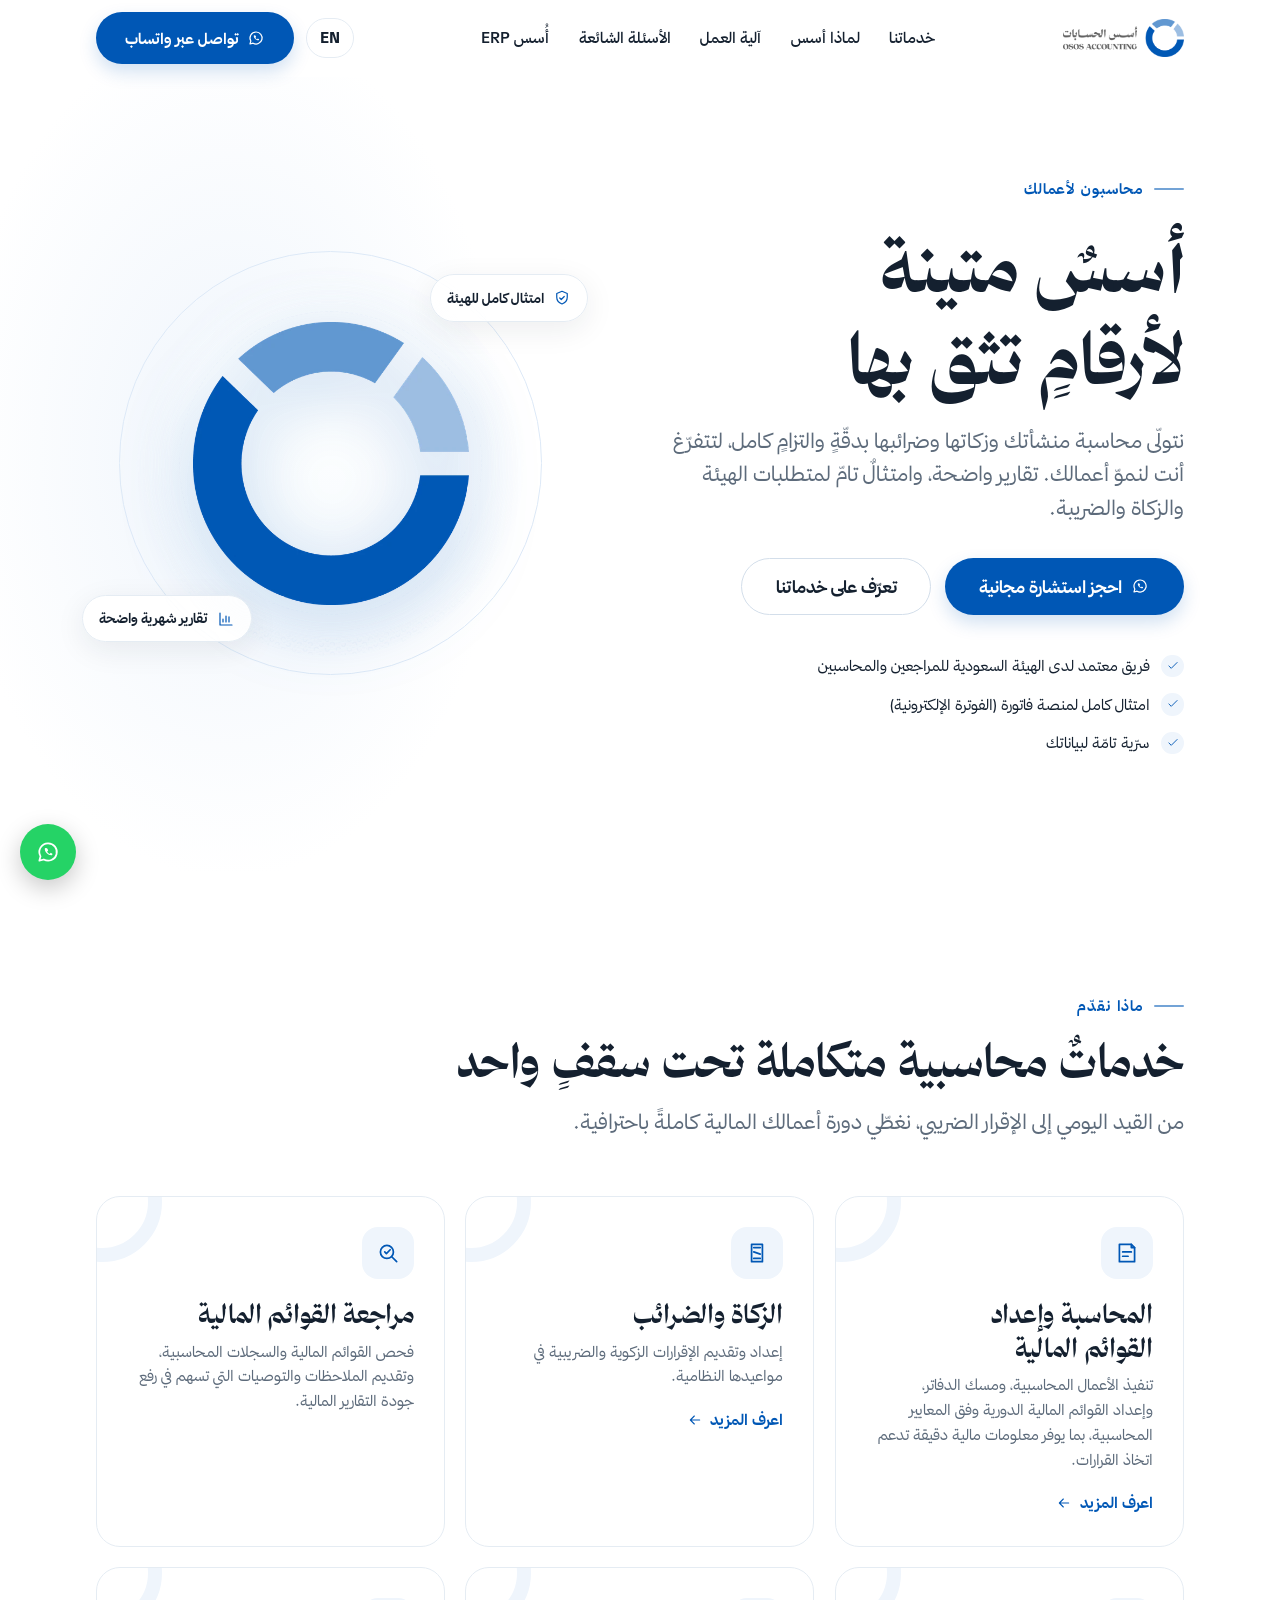
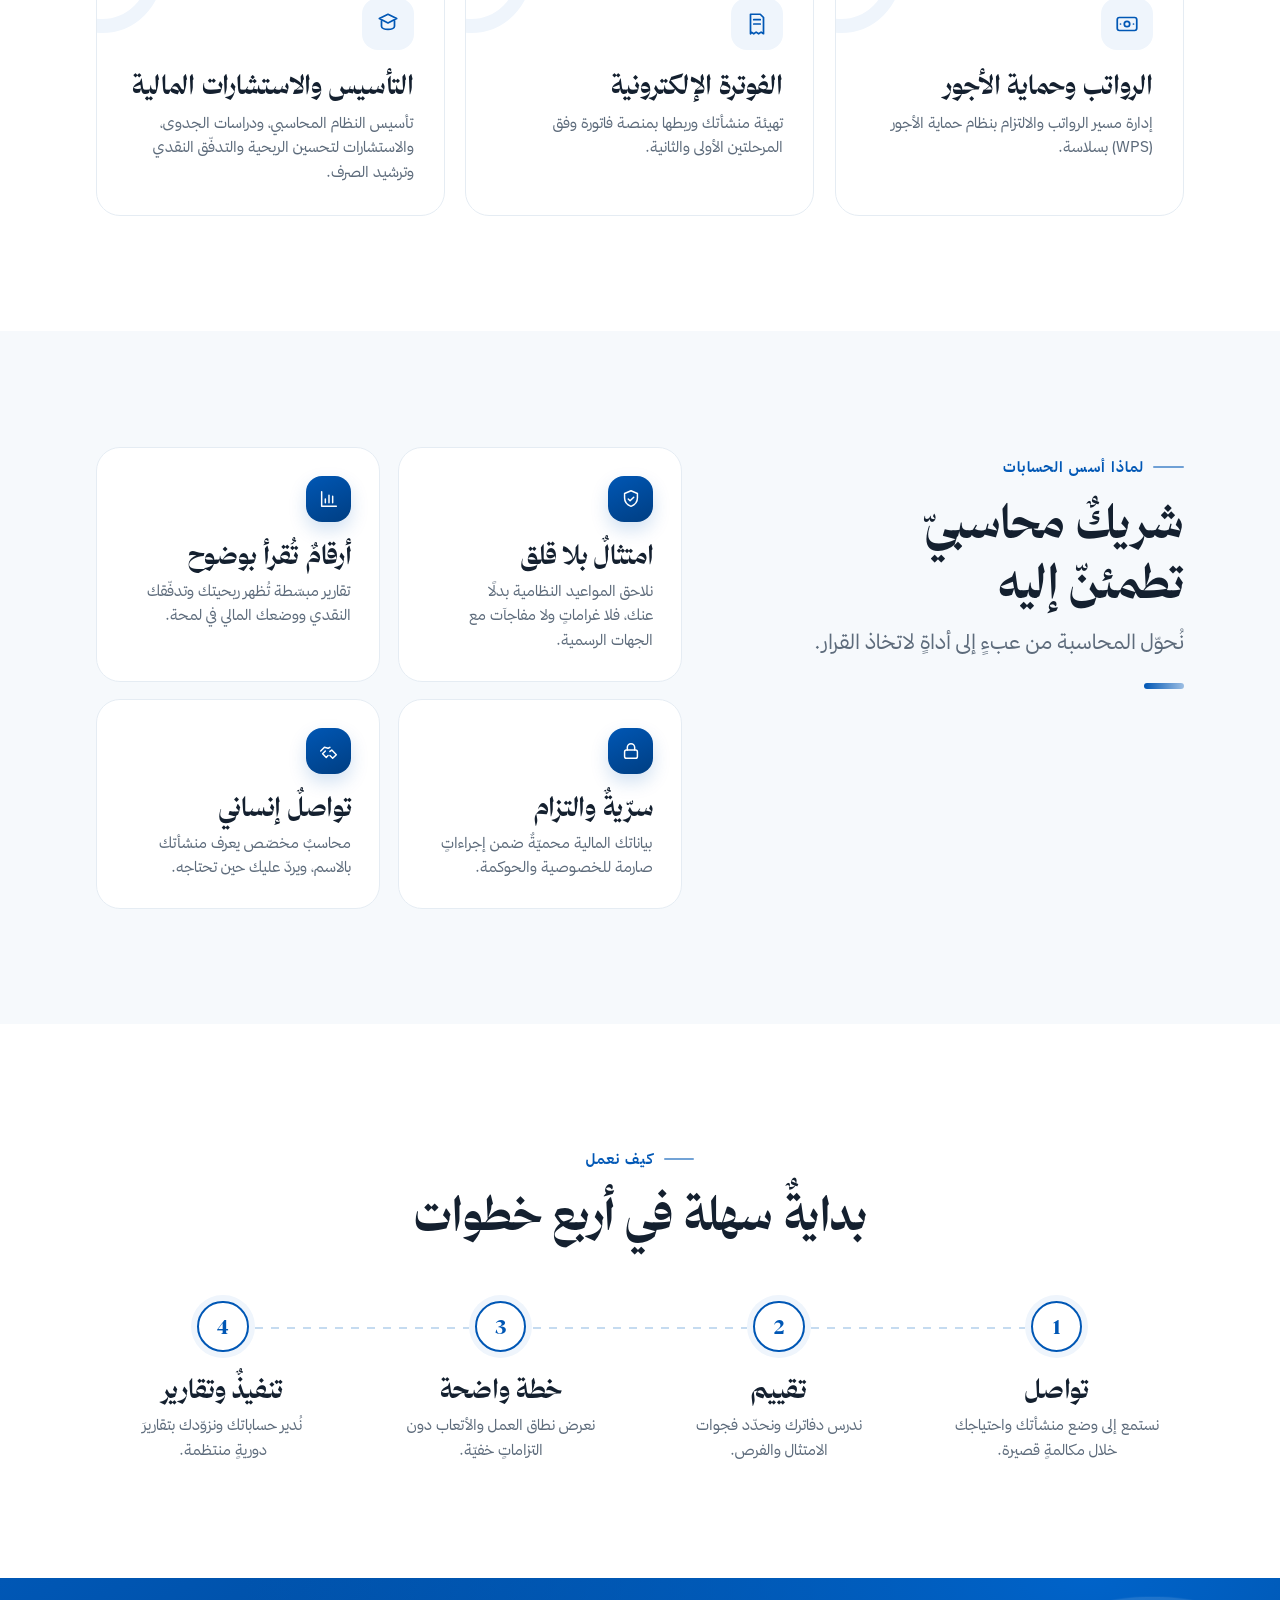
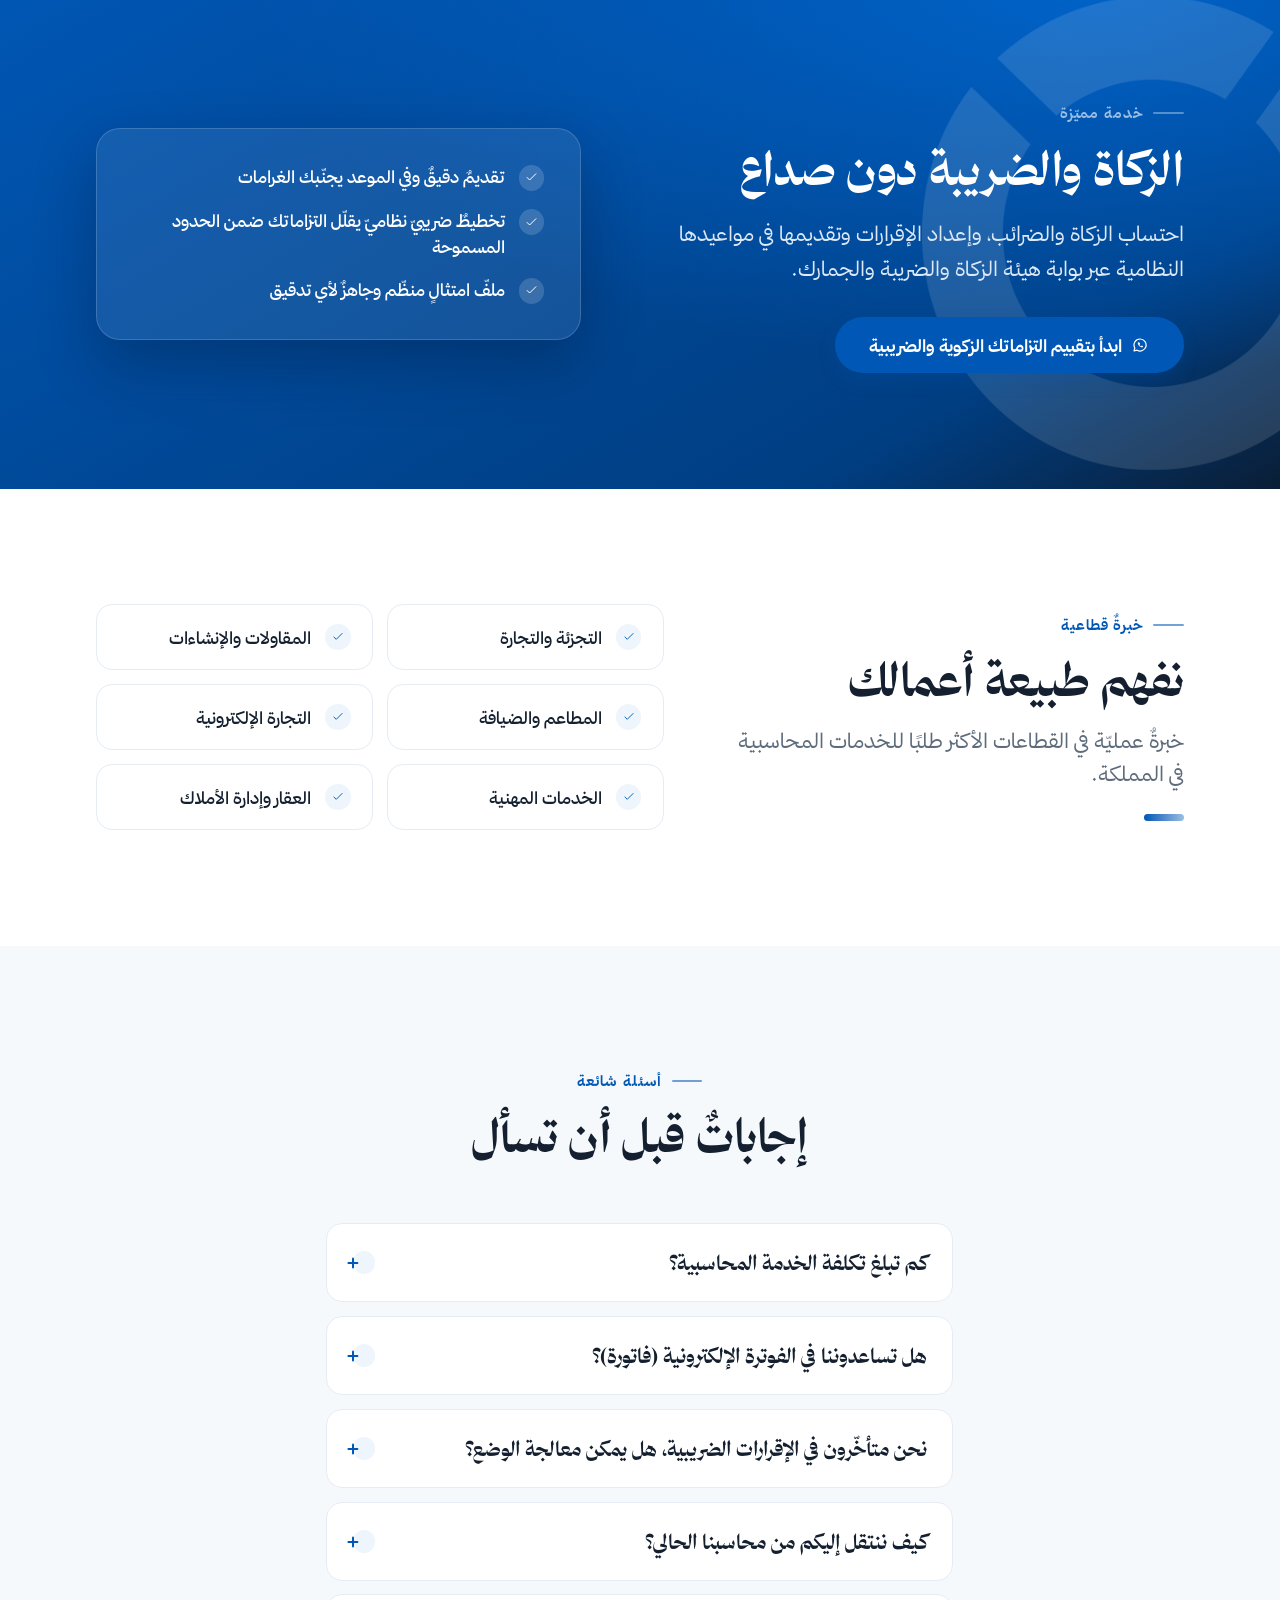
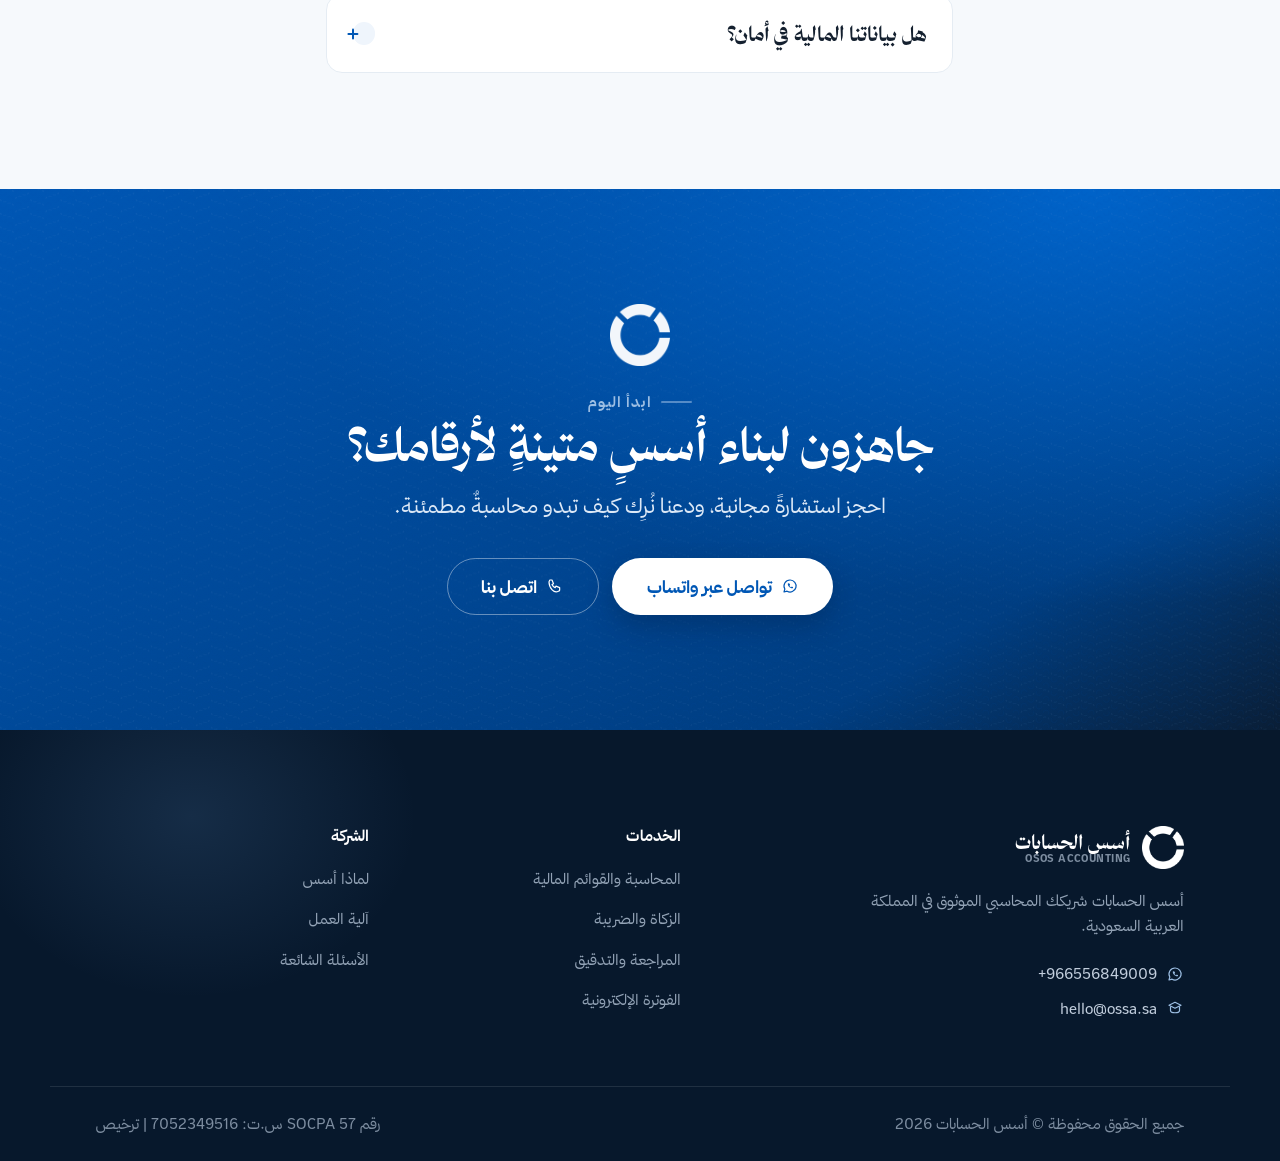
==== commit 8d3d0687: "Deploy from osos_page@ea0641ef081ea49bad6fd4827383b91b794b02ac aymanalburaidi/osos_page@ea0641ef081e" ====
--- a/index.html
+++ b/index.html
@@ -1 +1 @@
-<!DOCTYPE html><html lang="ar" dir="rtl" data-astro-cid-5hce7sga> <head><meta charset="utf-8"><meta name="viewport" content="width=device-width, initial-scale=1"><title>أسس الحسابات | خدمات محاسبية وزكاة وضريبة موثوقة في السعودية</title><meta name="description" content="مكتب محاسبة معتمد يقدّم المحاسبة وإعداد القوائم المالية، الزكاة وضريبة القيمة المضافة، المراجعة، الرواتب، والفوترة الإلكترونية للمنشآت في المملكة. أرقام تثق بها."><link rel="canonical" href="https://ossa.sa/"><link rel="alternate" hreflang="en" href="https://ossa.sa/en"><link rel="alternate" hreflang="ar" href="https://ossa.sa/"><link rel="alternate" hreflang="x-default" href="https://ossa.sa/"><meta name="theme-color" content="#0057B5"><link rel="icon" type="image/png" sizes="32x32" href="/brand/favicon-32.png"><link rel="icon" type="image/png" sizes="256x256" href="/brand/favicon-256.png"><link rel="apple-touch-icon" href="/brand/apple-touch-icon.png"><!-- Open Graph / Twitter --><meta property="og:type" content="website"><meta property="og:locale" content="ar_SA"><meta property="og:title" content="أسس الحسابات | خدمات محاسبية وزكاة وضريبة موثوقة في السعودية"><meta property="og:description" content="مكتب محاسبة معتمد يقدّم المحاسبة وإعداد القوائم المالية، الزكاة وضريبة القيمة المضافة، المراجعة، الرواتب، والفوترة الإلكترونية للمنشآت في المملكة. أرقام تثق بها."><meta property="og:url" content="https://ossa.sa/"><meta property="og:image" content="https://ossa.sa/brand/og-image.png"><meta property="og:image:width" content="1200"><meta property="og:image:height" content="630"><meta name="twitter:card" content="summary_large_image"><meta name="twitter:title" content="أسس الحسابات | خدمات محاسبية وزكاة وضريبة موثوقة في السعودية"><meta name="twitter:description" content="مكتب محاسبة معتمد يقدّم المحاسبة وإعداد القوائم المالية، الزكاة وضريبة القيمة المضافة، المراجعة، الرواتب، والفوترة الإلكترونية للمنشآت في المملكة. أرقام تثق بها."><meta name="twitter:image" content="https://ossa.sa/brand/og-image.png"><link rel="preload" href="/fonts/thamaniah-serif-700.woff2" as="font" type="font/woff2" crossorigin><link rel="preload" href="/fonts/thamaniah-sans-400.woff2" as="font" type="font/woff2" crossorigin><script type="application/ld+json">{"@context":"https://schema.org","@graph":[{"@type":"AccountingService","@id":"https://ossa.sa/#organization","name":"أسس الحسابات","description":"مكتب محاسبة معتمد يقدّم المحاسبة وإعداد القوائم المالية، الزكاة وضريبة القيمة المضافة، المراجعة، الرواتب، والفوترة الإلكترونية للمنشآت في المملكة. أرقام تثق بها.","url":"https://ossa.sa","image":"https://ossa.sa/brand/og-image.png","areaServed":"SA","address":{"@type":"PostalAddress","addressLocality":"الرياض","addressRegion":"Riyadh","addressCountry":"SA"},"telephone":"+966556849009","email":"hello@ossa.sa"},{"@type":"FAQPage","mainEntity":[{"@type":"Question","name":"كم تبلغ تكلفة الخدمة المحاسبية؟","acceptedAnswer":{"@type":"Answer","text":"تعتمد الأتعاب على حجم منشأتك وعدد العمليات الشهرية ونطاق الخدمة. نقدّم لك عرضًا واضحًا وثابتًا بعد استشارةٍ مجانية، دون رسومٍ خفيّة."}},{"@type":"Question","name":"هل تساعدوننا في الفوترة الإلكترونية (فاتورة)؟","acceptedAnswer":{"@type":"Answer","text":"نعم، نهيّئ منشأتك ونربطها بمنصّة فاتورة وفق متطلبات المرحلتين، ونضمن توافق فواتيرك مع اشتراطات الهيئة."}},{"@type":"Question","name":"نحن متأخّرون في الإقرارات الضريبية، هل يمكن معالجة الوضع؟","acceptedAnswer":{"@type":"Answer","text":"بالتأكيد. نراجع وضعك، ونعالج المتأخرات، وننظّم ملفّك لدى هيئة الزكاة والضريبة لتعود إلى الالتزام بأسرع وقت."}},{"@type":"Question","name":"كيف ننتقل إليكم من محاسبنا الحالي؟","acceptedAnswer":{"@type":"Answer","text":"الانتقال سلس: نستلم بياناتك ودفاترك، ونراجع الأرصدة الافتتاحية، ونكمل العمل دون انقطاعٍ في تقاريرك."}},{"@type":"Question","name":"هل بياناتنا المالية في أمان؟","acceptedAnswer":{"@type":"Answer","text":"نعم، نلتزم بإجراءاتٍ صارمة للسرّية والوصول المحدود، وبياناتك لا تُشارك مع أيّ طرفٍ ثالث."}}]}]}</script><link rel="stylesheet" href="/_astro/panel.DC8Vx3Kf.css"></head> <body data-astro-cid-5hce7sga> <a href="#main" class="skip-link" data-astro-cid-5hce7sga>تجاوز إلى المحتوى</a> <header class="site-header" data-header data-astro-cid-ctg3m53h> <div class="container site-header__inner" data-astro-cid-ctg3m53h> <a href="/" class="brand" aria-label="أسس الحسابات" data-astro-cid-ctg3m53h> <img src="/brand/logo-horizontal.webp" alt="أسس الحسابات" width="190" height="60" class="brand__logo" data-astro-cid-ctg3m53h> </a> <nav class="nav" aria-label="التنقّل الرئيسي" data-astro-cid-ctg3m53h> <a href="#services" class="nav__link" data-cp="nav.0.label" data-astro-cid-ctg3m53h>خدماتنا</a><a href="#why" class="nav__link" data-cp="nav.1.label" data-astro-cid-ctg3m53h>لماذا أسس</a><a href="#process" class="nav__link" data-cp="nav.2.label" data-astro-cid-ctg3m53h>آلية العمل</a><a href="#faq" class="nav__link" data-cp="nav.3.label" data-astro-cid-ctg3m53h>الأسئلة الشائعة</a><a href="https://erp.ossa.sa" class="nav__link" data-cp="nav.4.label" data-astro-cid-ctg3m53h>أُسس ERP</a> </nav> <div class="site-header__actions" data-astro-cid-ctg3m53h> <a class="lang" href="/en" hreflang="en" aria-label="Switch to English" data-astro-cid-bvxdwma5>EN</a> <span class="site-header__cta" data-astro-cid-ctg3m53h><a href="https://wa.me/966556849009?text=%D9%85%D8%B1%D8%AD%D8%A8%D9%8B%D8%A7%D8%8C%20%D8%A3%D8%B1%D8%BA%D8%A8%20%D9%81%D9%8A%20%D8%A7%D9%84%D8%A7%D8%B3%D8%AA%D9%81%D8%B3%D8%A7%D8%B1%20%D8%B9%D9%86%20%D8%AE%D8%AF%D9%85%D8%A7%D8%AA%D9%83%D9%85%20%D8%A7%D9%84%D9%85%D8%AD%D8%A7%D8%B3%D8%A8%D9%8A%D8%A9." class="btn btn--primary" target="_blank" rel="noopener"> <svg width="18" height="18" viewBox="0 0 24 24" fill="none" stroke="currentColor" stroke-width="1.6" stroke-linecap="round" stroke-linejoin="round" aria-hidden="true"><path d="M12 4a8 8 0 0 0-6.9 12L4 20l4.1-1.1A8 8 0 1 0 12 4z"/><path d="M9 9c0 3 3 6 6 6 .8 0 1.3-.8 1-1.5l-1.5-.7-1 1c-1-.4-1.9-1.3-2.3-2.3l1-1-.7-1.5C10.8 7.7 9 8.2 9 9z" fill="currentColor" stroke="none"/></svg> <span data-cp="header_cta.label">تواصل عبر واتساب</span> </a></span> </div> </div> </header> <script type="module">const o=document.querySelector("[data-header]");if(o){const e=()=>o.classList.toggle("is-scrolled",window.scrollY>12);e(),window.addEventListener("scroll",e,{passive:!0})}</script> <main id="main" data-astro-cid-5hce7sga>  <section class="hero" data-cp-section="sections.0" data-astro-cid-anhloy43> <span class="hero__glow" aria-hidden="true" data-astro-cid-anhloy43></span> <div class="container hero__grid" data-astro-cid-anhloy43> <div class="hero__copy" data-astro-cid-anhloy43> <span class="eyebrow" data-reveal data-cp="sections.0.eyebrow" data-astro-cid-anhloy43>محاسبون لأعمالك</span> <h1 class="hero__title" data-reveal data-reveal-delay="1" data-cp="sections.0.headline" data-astro-cid-anhloy43>أسسٌ متينة لأرقامٍ تثق بها</h1> <p class="hero__subhead" data-reveal data-reveal-delay="2" data-cp="sections.0.subhead" data-astro-cid-anhloy43>نتولّى محاسبة منشأتك وزكاتها وضرائبها بدقّةٍ والتزامٍ كامل، لتتفرّغ أنت لنموّ أعمالك. تقارير واضحة، وامتثالٌ تامّ لمتطلبات الهيئة والزكاة والضريبة.</p> <div class="hero__actions" data-reveal data-reveal-delay="3" data-astro-cid-anhloy43> <a href="https://wa.me/966556849009?text=%D9%85%D8%B1%D8%AD%D8%A8%D9%8B%D8%A7%D8%8C%20%D8%A3%D8%B1%D8%BA%D8%A8%20%D8%A8%D8%AD%D8%AC%D8%B2%20%D8%A7%D8%B3%D8%AA%D8%B4%D8%A7%D8%B1%D8%A9%20%D9%85%D8%AD%D8%A7%D8%B3%D8%A8%D9%8A%D8%A9%20%D9%85%D8%AC%D8%A7%D9%86%D9%8A%D8%A9." class="btn btn--primary btn--lg" target="_blank" rel="noopener"> <svg width="18" height="18" viewBox="0 0 24 24" fill="none" stroke="currentColor" stroke-width="1.6" stroke-linecap="round" stroke-linejoin="round" aria-hidden="true"><path d="M12 4a8 8 0 0 0-6.9 12L4 20l4.1-1.1A8 8 0 1 0 12 4z"/><path d="M9 9c0 3 3 6 6 6 .8 0 1.3-.8 1-1.5l-1.5-.7-1 1c-1-.4-1.9-1.3-2.3-2.3l1-1-.7-1.5C10.8 7.7 9 8.2 9 9z" fill="currentColor" stroke="none"/></svg> <span data-cp="sections.0.primary_cta.label">احجز استشارة مجانية</span> </a> <a href="#services" class="btn btn--ghost btn--lg">  <span data-cp="sections.0.secondary_cta.label">تعرّف على خدماتنا</span> </a> </div> <ul class="hero__highlights" data-reveal data-reveal-delay="3" data-cp-list="sections.0.highlights" data-astro-cid-anhloy43> <li data-cp-item="sections.0.highlights.0" data-astro-cid-anhloy43> <span class="hero__check" data-astro-cid-anhloy43> <svg width="14" height="14" viewBox="0 0 24 24" fill="none" stroke="currentColor" stroke-width="1.6" stroke-linecap="round" stroke-linejoin="round" aria-hidden="true"><path d="M5 12l4 4 10-10"/></svg> </span> <span data-cp="sections.0.highlights.0" data-astro-cid-anhloy43>فريق معتمد لدى الهيئة السعودية للمراجعين والمحاسبين</span> </li><li data-cp-item="sections.0.highlights.1" data-astro-cid-anhloy43> <span class="hero__check" data-astro-cid-anhloy43> <svg width="14" height="14" viewBox="0 0 24 24" fill="none" stroke="currentColor" stroke-width="1.6" stroke-linecap="round" stroke-linejoin="round" aria-hidden="true"><path d="M5 12l4 4 10-10"/></svg> </span> <span data-cp="sections.0.highlights.1" data-astro-cid-anhloy43>امتثال كامل لمنصة فاتورة (الفوترة الإلكترونية)</span> </li><li data-cp-item="sections.0.highlights.2" data-astro-cid-anhloy43> <span class="hero__check" data-astro-cid-anhloy43> <svg width="14" height="14" viewBox="0 0 24 24" fill="none" stroke="currentColor" stroke-width="1.6" stroke-linecap="round" stroke-linejoin="round" aria-hidden="true"><path d="M5 12l4 4 10-10"/></svg> </span> <span data-cp="sections.0.highlights.2" data-astro-cid-anhloy43>سرّية تامّة لبياناتك</span> </li> </ul> </div> <div class="hero__visual" data-reveal aria-hidden="true" data-astro-cid-anhloy43> <div class="hero__stage" data-astro-cid-anhloy43> <span class="hero__ring hero__ring--1" data-astro-cid-anhloy43></span> <span class="hero__ring hero__ring--2" data-astro-cid-anhloy43></span> <span class="hero__pattern" data-astro-cid-anhloy43></span> <span class="hero__mark" data-astro-cid-anhloy43> <img src="/brand/mark.webp" alt="" width="512" height="525" loading="eager" data-astro-cid-anhloy43> </span> <span class="hero__chip hero__chip--a is-rtl" data-astro-cid-anhloy43> <svg width="18" height="18" viewBox="0 0 24 24" fill="none" stroke="currentColor" stroke-width="1.6" stroke-linecap="round" stroke-linejoin="round" aria-hidden="true"><path d="M12 3l7 3v5c0 4.5-3 7.5-7 9-4-1.5-7-4.5-7-9V6z"/><path d="M9 12l2 2 4-4"/></svg> <span data-astro-cid-anhloy43>امتثال كامل للهيئة</span> </span> <span class="hero__chip hero__chip--b is-rtl" data-astro-cid-anhloy43> <svg width="18" height="18" viewBox="0 0 24 24" fill="none" stroke="currentColor" stroke-width="1.6" stroke-linecap="round" stroke-linejoin="round" aria-hidden="true"><path d="M4 20V4M4 20h16"/><path d="M8 16v-4M12 16V8M16 16v-7"/></svg> <span data-astro-cid-anhloy43>تقارير شهرية واضحة</span> </span> </div> </div> </div> </section> <script type="module">const r=document.querySelector(".hero__mark img");if(r){let e=!1;const t=()=>{r.style.setProperty("--ring-rot",window.scrollY*.12+"deg"),e=!1};window.addEventListener("scroll",()=>{e||(e=!0,requestAnimationFrame(t))},{passive:!0}),t()}</script><section class="section" id="services" data-cp-section="sections.2" data-astro-cid-bp4bfslc> <div class="container" data-astro-cid-bp4bfslc> <header class="section-head" data-reveal data-astro-cid-bp4bfslc> <span class="eyebrow" data-cp="sections.2.eyebrow" data-astro-cid-bp4bfslc>ماذا نقدّم</span> <h2 class="section-head__title" data-cp="sections.2.title" data-astro-cid-bp4bfslc>خدماتٌ محاسبية متكاملة تحت سقفٍ واحد</h2> <p class="section-head__lede" data-cp="sections.2.lede" data-astro-cid-bp4bfslc>من القيد اليومي إلى الإقرار الضريبي، نغطّي دورة أعمالك المالية كاملةً باحترافية.</p> </header> <div class="svc__grid" data-astro-cid-bp4bfslc> <a href="#detail-accounting" data-reveal="true" data-reveal-delay="1" data-cp-item="sections.2.items.0" data-astro-cid-bp4bfslc="true" class="card svc card--hover"> <span class="svc__icon" data-astro-cid-bp4bfslc> <svg width="26" height="26" viewBox="0 0 24 24" fill="none" stroke="currentColor" stroke-width="1.6" stroke-linecap="round" stroke-linejoin="round" aria-hidden="true"><path d="M5 4h11l3 3v13H5z"/><path d="M16 4v3h3"/><path d="M8 11h8M8 15h5"/></svg> </span> <h3 class="svc__title" data-cp="sections.2.items.0.title" data-astro-cid-bp4bfslc>المحاسبة وإعداد القوائم المالية</h3> <p class="svc__body" data-cp="sections.2.items.0.body" data-astro-cid-bp4bfslc>تنفيذ الأعمال المحاسبية، ومسك الدفاتر، وإعداد القوائم المالية الدورية وفق المعايير المحاسبية، بما يوفر معلومات مالية دقيقة تدعم اتخاذ القرارات.</p> <span class="arrow-link svc__more" data-astro-cid-bp4bfslc> اعرف المزيد <svg width="16" height="16" viewBox="0 0 24 24" fill="none" stroke="currentColor" stroke-width="1.6" stroke-linecap="round" stroke-linejoin="round" aria-hidden="true"><path d="M5 12h14M13 6l6 6-6 6"/></svg> </span></a><a href="#detail-tax" data-reveal="true" data-reveal-delay="2" data-cp-item="sections.2.items.1" data-astro-cid-bp4bfslc="true" class="card svc card--hover"> <span class="svc__icon" data-astro-cid-bp4bfslc> <svg width="26" height="26" viewBox="0 0 24 24" fill="none" stroke="currentColor" stroke-width="1.6" stroke-linecap="round" stroke-linejoin="round" aria-hidden="true"><path d="M9 7h6M9 17h6"/><path d="M7 4h10v16H7z"/><path d="M9 11l6 2"/></svg> </span> <h3 class="svc__title" data-cp="sections.2.items.1.title" data-astro-cid-bp4bfslc>الزكاة وضريبة القيمة المضافة</h3> <p class="svc__body" data-cp="sections.2.items.1.body" data-astro-cid-bp4bfslc>إعداد وتقديم الإقرارات الزكوية والضريبية في مواعيدها النظامية.</p> <span class="arrow-link svc__more" data-astro-cid-bp4bfslc> اعرف المزيد <svg width="16" height="16" viewBox="0 0 24 24" fill="none" stroke="currentColor" stroke-width="1.6" stroke-linecap="round" stroke-linejoin="round" aria-hidden="true"><path d="M5 12h14M13 6l6 6-6 6"/></svg> </span></a><div data-reveal="true" data-reveal-delay="3" data-cp-item="sections.2.items.2" data-astro-cid-bp4bfslc="true" class="card svc"> <span class="svc__icon" data-astro-cid-bp4bfslc> <svg width="26" height="26" viewBox="0 0 24 24" fill="none" stroke="currentColor" stroke-width="1.6" stroke-linecap="round" stroke-linejoin="round" aria-hidden="true"><circle cx="11" cy="11" r="6"/><path d="M20 20l-4.3-4.3"/><path d="M9 11l1.5 1.5L14 9"/></svg> </span> <h3 class="svc__title" data-cp="sections.2.items.2.title" data-astro-cid-bp4bfslc>مراجعة القوائم المالية</h3> <p class="svc__body" data-cp="sections.2.items.2.body" data-astro-cid-bp4bfslc>فحص القوائم المالية والسجلات المحاسبية، وتقديم الملاحظات والتوصيات التي تسهم في رفع جودة التقارير المالية.</p> </div><div data-reveal="true" data-reveal-delay="1" data-cp-item="sections.2.items.3" data-astro-cid-bp4bfslc="true" class="card svc"> <span class="svc__icon" data-astro-cid-bp4bfslc> <svg width="26" height="26" viewBox="0 0 24 24" fill="none" stroke="currentColor" stroke-width="1.6" stroke-linecap="round" stroke-linejoin="round" aria-hidden="true"><rect x="3" y="6" width="18" height="12" rx="2"/><circle cx="12" cy="12" r="2.5"/><path d="M6 12h.01M18 12h.01"/></svg> </span> <h3 class="svc__title" data-cp="sections.2.items.3.title" data-astro-cid-bp4bfslc>الرواتب وحماية الأجور</h3> <p class="svc__body" data-cp="sections.2.items.3.body" data-astro-cid-bp4bfslc>إدارة مسير الرواتب والالتزام بنظام حماية الأجور (WPS) بسلاسة.</p> </div><div data-reveal="true" data-reveal-delay="2" data-cp-item="sections.2.items.4" data-astro-cid-bp4bfslc="true" class="card svc"> <span class="svc__icon" data-astro-cid-bp4bfslc> <svg width="26" height="26" viewBox="0 0 24 24" fill="none" stroke="currentColor" stroke-width="1.6" stroke-linecap="round" stroke-linejoin="round" aria-hidden="true"><path d="M6 3h9l3 3v15l-2.2-1.5L13.5 21l-2.3-1.5L9 21l-2.2-1.5L6 21z"/><path d="M9 8h6M9 12h6"/></svg> </span> <h3 class="svc__title" data-cp="sections.2.items.4.title" data-astro-cid-bp4bfslc>الفوترة الإلكترونية</h3> <p class="svc__body" data-cp="sections.2.items.4.body" data-astro-cid-bp4bfslc>تهيئة منشأتك وربطها بمنصة فاتورة وفق المرحلتين الأولى والثانية.</p> </div><div data-reveal="true" data-reveal-delay="3" data-cp-item="sections.2.items.5" data-astro-cid-bp4bfslc="true" class="card svc"> <span class="svc__icon" data-astro-cid-bp4bfslc> <svg width="26" height="26" viewBox="0 0 24 24" fill="none" stroke="currentColor" stroke-width="1.6" stroke-linecap="round" stroke-linejoin="round" aria-hidden="true"><path d="M12 3l8 4-8 4-8-4 8-4z"/><path d="M6 9v5c0 1.7 2.7 3 6 3s6-1.3 6-3V9"/></svg> </span> <h3 class="svc__title" data-cp="sections.2.items.5.title" data-astro-cid-bp4bfslc>التأسيس والاستشارات المالية</h3> <p class="svc__body" data-cp="sections.2.items.5.body" data-astro-cid-bp4bfslc>تأسيس الكيان المحاسبي، ودراسات الجدوى، والاستشارات لتحسين الربحية والتدفّق النقدي.</p> </div> </div> </div> </section><section class="section section--tint why" id="why" data-cp-section="sections.3" data-astro-cid-w3z23hby> <div class="container why__layout" data-astro-cid-w3z23hby> <header class="section-head why__head" data-reveal data-astro-cid-w3z23hby> <span class="eyebrow" data-cp="sections.3.eyebrow" data-astro-cid-w3z23hby>لماذا أسس الحسابات</span> <h2 class="section-head__title" data-cp="sections.3.title" data-astro-cid-w3z23hby>شريكٌ محاسبيّ تطمئنّ إليه</h2> <p class="section-head__lede" data-cp="sections.3.lede" data-astro-cid-w3z23hby>نُحوّل المحاسبة من عبءٍ إلى أداةٍ لاتخاذ القرار.</p> <span class="arc-accent why__accent" aria-hidden="true" data-astro-cid-w3z23hby></span> </header> <div class="why__grid" data-astro-cid-w3z23hby> <article class="why-card" data-reveal data-reveal-delay="1" data-cp-item="sections.3.items.0" data-astro-cid-w3z23hby> <span class="why-card__icon" data-astro-cid-w3z23hby> <svg width="22" height="22" viewBox="0 0 24 24" fill="none" stroke="currentColor" stroke-width="1.6" stroke-linecap="round" stroke-linejoin="round" aria-hidden="true"><path d="M12 3l7 3v5c0 4.5-3 7.5-7 9-4-1.5-7-4.5-7-9V6z"/><path d="M9 12l2 2 4-4"/></svg> </span> <h3 class="why-card__title" data-cp="sections.3.items.0.title" data-astro-cid-w3z23hby>امتثالٌ بلا قلق</h3> <p class="why-card__body" data-cp="sections.3.items.0.body" data-astro-cid-w3z23hby>نلاحق المواعيد النظامية بدلًا عنك، فلا غراماتٍ ولا مفاجآت مع الجهات الرسمية.</p> </article><article class="why-card" data-reveal data-reveal-delay="2" data-cp-item="sections.3.items.1" data-astro-cid-w3z23hby> <span class="why-card__icon" data-astro-cid-w3z23hby> <svg width="22" height="22" viewBox="0 0 24 24" fill="none" stroke="currentColor" stroke-width="1.6" stroke-linecap="round" stroke-linejoin="round" aria-hidden="true"><path d="M4 20V4M4 20h16"/><path d="M8 16v-4M12 16V8M16 16v-7"/></svg> </span> <h3 class="why-card__title" data-cp="sections.3.items.1.title" data-astro-cid-w3z23hby>أرقامٌ تُقرأ بوضوح</h3> <p class="why-card__body" data-cp="sections.3.items.1.body" data-astro-cid-w3z23hby>تقارير مبسّطة تُظهر ربحيتك وتدفّقك النقدي ووضعك المالي في لمحة.</p> </article><article class="why-card" data-reveal data-reveal-delay="1" data-cp-item="sections.3.items.2" data-astro-cid-w3z23hby> <span class="why-card__icon" data-astro-cid-w3z23hby> <svg width="22" height="22" viewBox="0 0 24 24" fill="none" stroke="currentColor" stroke-width="1.6" stroke-linecap="round" stroke-linejoin="round" aria-hidden="true"><rect x="5" y="11" width="14" height="9" rx="2"/><path d="M8 11V8a4 4 0 0 1 8 0v3"/></svg> </span> <h3 class="why-card__title" data-cp="sections.3.items.2.title" data-astro-cid-w3z23hby>سرّيةٌ والتزام</h3> <p class="why-card__body" data-cp="sections.3.items.2.body" data-astro-cid-w3z23hby>بياناتك المالية محميّةٌ ضمن إجراءاتٍ صارمة للخصوصية والحوكمة.</p> </article><article class="why-card" data-reveal data-reveal-delay="2" data-cp-item="sections.3.items.3" data-astro-cid-w3z23hby> <span class="why-card__icon" data-astro-cid-w3z23hby> <svg width="22" height="22" viewBox="0 0 24 24" fill="none" stroke="currentColor" stroke-width="1.6" stroke-linecap="round" stroke-linejoin="round" aria-hidden="true"><path d="M11 17l-2 2-4-4 3-3"/><path d="M13 17l3 3 4-4-5-5-2 1.5"/><path d="M3 12l4-4 4 1 2-1"/></svg> </span> <h3 class="why-card__title" data-cp="sections.3.items.3.title" data-astro-cid-w3z23hby>تواصلٌ إنساني</h3> <p class="why-card__body" data-cp="sections.3.items.3.body" data-astro-cid-w3z23hby>محاسبٌ مخصّص يعرف منشأتك بالاسم، ويردّ عليك حين تحتاجه.</p> </article> </div> </div> </section><section class="section process" id="process" data-cp-section="sections.4" data-astro-cid-gto3gzpn> <div class="container" data-astro-cid-gto3gzpn> <header class="section-head section-head--center" data-reveal data-astro-cid-gto3gzpn> <span class="eyebrow" data-cp="sections.4.eyebrow" data-astro-cid-gto3gzpn>كيف نعمل</span> <h2 class="section-head__title" data-cp="sections.4.title" data-astro-cid-gto3gzpn>بدايةٌ سهلة في أربع خطوات</h2>  </header> <ol class="process__list" data-astro-cid-gto3gzpn> <li class="step" data-reveal data-reveal-delay="1" data-cp-item="sections.4.steps.0" data-astro-cid-gto3gzpn> <span class="step__node" data-astro-cid-gto3gzpn> <span class="step__num" data-astro-cid-gto3gzpn>1</span> </span> <h3 class="step__title" data-cp="sections.4.steps.0.title" data-astro-cid-gto3gzpn>تواصل</h3> <p class="step__body" data-cp="sections.4.steps.0.body" data-astro-cid-gto3gzpn>نستمع إلى وضع منشأتك واحتياجك خلال مكالمةٍ قصيرة.</p> </li><li class="step" data-reveal data-reveal-delay="2" data-cp-item="sections.4.steps.1" data-astro-cid-gto3gzpn> <span class="step__node" data-astro-cid-gto3gzpn> <span class="step__num" data-astro-cid-gto3gzpn>2</span> </span> <h3 class="step__title" data-cp="sections.4.steps.1.title" data-astro-cid-gto3gzpn>تقييم</h3> <p class="step__body" data-cp="sections.4.steps.1.body" data-astro-cid-gto3gzpn>ندرس دفاترك ونحدّد فجوات الامتثال والفرص.</p> </li><li class="step" data-reveal data-reveal-delay="3" data-cp-item="sections.4.steps.2" data-astro-cid-gto3gzpn> <span class="step__node" data-astro-cid-gto3gzpn> <span class="step__num" data-astro-cid-gto3gzpn>3</span> </span> <h3 class="step__title" data-cp="sections.4.steps.2.title" data-astro-cid-gto3gzpn>خطة واضحة</h3> <p class="step__body" data-cp="sections.4.steps.2.body" data-astro-cid-gto3gzpn>نعرض نطاق العمل والأتعاب دون التزاماتٍ خفيّة.</p> </li><li class="step" data-reveal data-reveal-delay="4" data-cp-item="sections.4.steps.3" data-astro-cid-gto3gzpn> <span class="step__node" data-astro-cid-gto3gzpn> <span class="step__num" data-astro-cid-gto3gzpn>4</span> </span> <h3 class="step__title" data-cp="sections.4.steps.3.title" data-astro-cid-gto3gzpn>تنفيذٌ وتقارير</h3> <p class="step__body" data-cp="sections.4.steps.3.body" data-astro-cid-gto3gzpn>نُدير حساباتك ونزوّدك بتقاريرَ دوريةٍ منتظمة.</p> </li> </ol> </div> </section><section class="section section--blue detail" id="detail-tax" data-cp-section="sections.5" data-astro-cid-b7ib53vj> <span class="detail__decor" aria-hidden="true" data-astro-cid-b7ib53vj> <img src="/brand/mark.webp" alt="" width="512" height="525" data-astro-cid-b7ib53vj> </span> <div class="container detail__grid" data-astro-cid-b7ib53vj> <div class="detail__copy" data-reveal data-astro-cid-b7ib53vj> <span class="eyebrow" data-cp="sections.5.eyebrow" data-astro-cid-b7ib53vj>خدمة مميّزة</span> <h2 class="detail__title" data-cp="sections.5.title" data-astro-cid-b7ib53vj>الزكاة والضريبة دون صداع</h2> <p class="detail__body" data-cp="sections.5.body" data-astro-cid-b7ib53vj>احتساب الزكاة والضرائب، وإعداد الإقرارات وتقديمها في مواعيدها النظامية عبر بوابة هيئة الزكاة والضريبة والجمارك.</p> <div class="detail__cta" data-astro-cid-b7ib53vj><a href="https://wa.me/966556849009?text=%D9%84%D8%AF%D9%8A%D9%91%20%D8%A7%D8%B3%D8%AA%D9%81%D8%B3%D8%A7%D8%B1%20%D8%A8%D8%AE%D8%B5%D9%88%D8%B5%20%D8%A7%D9%84%D8%B2%D9%83%D8%A7%D8%A9%20%D9%88%D8%B6%D8%B1%D9%8A%D8%A8%D8%A9%20%D8%A7%D9%84%D9%82%D9%8A%D9%85%D8%A9%20%D8%A7%D9%84%D9%85%D8%B6%D8%A7%D9%81%D8%A9." class="btn btn--primary btn--lg" target="_blank" rel="noopener"> <svg width="18" height="18" viewBox="0 0 24 24" fill="none" stroke="currentColor" stroke-width="1.6" stroke-linecap="round" stroke-linejoin="round" aria-hidden="true"><path d="M12 4a8 8 0 0 0-6.9 12L4 20l4.1-1.1A8 8 0 1 0 12 4z"/><path d="M9 9c0 3 3 6 6 6 .8 0 1.3-.8 1-1.5l-1.5-.7-1 1c-1-.4-1.9-1.3-2.3-2.3l1-1-.7-1.5C10.8 7.7 9 8.2 9 9z" fill="currentColor" stroke="none"/></svg> <span data-cp="sections.5.cta.label">ابدأ بتقييم التزاماتك الزكوية والضريبية</span> </a></div> </div> <ul class="detail__outcomes" data-reveal data-reveal-delay="1" data-cp-list="sections.5.outcomes" data-astro-cid-b7ib53vj> <li data-cp-item="sections.5.outcomes.0" data-astro-cid-b7ib53vj> <span class="detail__check" data-astro-cid-b7ib53vj> <svg width="15" height="15" viewBox="0 0 24 24" fill="none" stroke="currentColor" stroke-width="1.6" stroke-linecap="round" stroke-linejoin="round" aria-hidden="true"><path d="M5 12l4 4 10-10"/></svg> </span> <span data-cp="sections.5.outcomes.0" data-astro-cid-b7ib53vj>تقديمٌ دقيقٌ وفي الموعد يجنّبك الغرامات</span> </li><li data-cp-item="sections.5.outcomes.1" data-astro-cid-b7ib53vj> <span class="detail__check" data-astro-cid-b7ib53vj> <svg width="15" height="15" viewBox="0 0 24 24" fill="none" stroke="currentColor" stroke-width="1.6" stroke-linecap="round" stroke-linejoin="round" aria-hidden="true"><path d="M5 12l4 4 10-10"/></svg> </span> <span data-cp="sections.5.outcomes.1" data-astro-cid-b7ib53vj>تخطيطٌ ضريبيّ نظاميّ يقلّل التزاماتك ضمن الحدود المسموحة</span> </li><li data-cp-item="sections.5.outcomes.2" data-astro-cid-b7ib53vj> <span class="detail__check" data-astro-cid-b7ib53vj> <svg width="15" height="15" viewBox="0 0 24 24" fill="none" stroke="currentColor" stroke-width="1.6" stroke-linecap="round" stroke-linejoin="round" aria-hidden="true"><path d="M5 12l4 4 10-10"/></svg> </span> <span data-cp="sections.5.outcomes.2" data-astro-cid-b7ib53vj>ملفّ امتثالٍ منظّم وجاهزٌ لأي تدقيق</span> </li> </ul> </div> </section><section class="section ind" id="industries" data-cp-section="sections.6" data-astro-cid-nmcm7ml6> <div class="container ind__grid" data-astro-cid-nmcm7ml6> <header class="section-head ind__head" data-reveal data-astro-cid-nmcm7ml6> <span class="eyebrow" data-cp="sections.6.eyebrow" data-astro-cid-nmcm7ml6>خبرةٌ قطاعية</span> <h2 class="section-head__title" data-cp="sections.6.title" data-astro-cid-nmcm7ml6>نفهم طبيعة أعمالك</h2> <p class="section-head__lede" data-cp="sections.6.lede" data-astro-cid-nmcm7ml6>خبرةٌ عمليّة في القطاعات الأكثر طلبًا للخدمات المحاسبية في المملكة.</p> <span class="arc-accent ind__accent" aria-hidden="true" data-astro-cid-nmcm7ml6></span> </header> <ul class="ind__list" data-reveal data-reveal-delay="1" data-astro-cid-nmcm7ml6> <li class="ind__item" data-cp-item="sections.6.items.0" data-astro-cid-nmcm7ml6> <span class="ind__bullet" data-astro-cid-nmcm7ml6> <svg width="14" height="14" viewBox="0 0 24 24" fill="none" stroke="currentColor" stroke-width="1.6" stroke-linecap="round" stroke-linejoin="round" aria-hidden="true"><path d="M5 12l4 4 10-10"/></svg> </span> <span data-cp="sections.6.items.0" data-astro-cid-nmcm7ml6>التجزئة والتجارة</span> </li><li class="ind__item" data-cp-item="sections.6.items.1" data-astro-cid-nmcm7ml6> <span class="ind__bullet" data-astro-cid-nmcm7ml6> <svg width="14" height="14" viewBox="0 0 24 24" fill="none" stroke="currentColor" stroke-width="1.6" stroke-linecap="round" stroke-linejoin="round" aria-hidden="true"><path d="M5 12l4 4 10-10"/></svg> </span> <span data-cp="sections.6.items.1" data-astro-cid-nmcm7ml6>المقاولات والإنشاءات</span> </li><li class="ind__item" data-cp-item="sections.6.items.2" data-astro-cid-nmcm7ml6> <span class="ind__bullet" data-astro-cid-nmcm7ml6> <svg width="14" height="14" viewBox="0 0 24 24" fill="none" stroke="currentColor" stroke-width="1.6" stroke-linecap="round" stroke-linejoin="round" aria-hidden="true"><path d="M5 12l4 4 10-10"/></svg> </span> <span data-cp="sections.6.items.2" data-astro-cid-nmcm7ml6>المطاعم والضيافة</span> </li><li class="ind__item" data-cp-item="sections.6.items.3" data-astro-cid-nmcm7ml6> <span class="ind__bullet" data-astro-cid-nmcm7ml6> <svg width="14" height="14" viewBox="0 0 24 24" fill="none" stroke="currentColor" stroke-width="1.6" stroke-linecap="round" stroke-linejoin="round" aria-hidden="true"><path d="M5 12l4 4 10-10"/></svg> </span> <span data-cp="sections.6.items.3" data-astro-cid-nmcm7ml6>التجارة الإلكترونية</span> </li><li class="ind__item" data-cp-item="sections.6.items.4" data-astro-cid-nmcm7ml6> <span class="ind__bullet" data-astro-cid-nmcm7ml6> <svg width="14" height="14" viewBox="0 0 24 24" fill="none" stroke="currentColor" stroke-width="1.6" stroke-linecap="round" stroke-linejoin="round" aria-hidden="true"><path d="M5 12l4 4 10-10"/></svg> </span> <span data-cp="sections.6.items.4" data-astro-cid-nmcm7ml6>الخدمات المهنية</span> </li><li class="ind__item" data-cp-item="sections.6.items.5" data-astro-cid-nmcm7ml6> <span class="ind__bullet" data-astro-cid-nmcm7ml6> <svg width="14" height="14" viewBox="0 0 24 24" fill="none" stroke="currentColor" stroke-width="1.6" stroke-linecap="round" stroke-linejoin="round" aria-hidden="true"><path d="M5 12l4 4 10-10"/></svg> </span> <span data-cp="sections.6.items.5" data-astro-cid-nmcm7ml6>العقار وإدارة الأملاك</span> </li> </ul> </div> </section><section class="section section--tint" id="faq" data-cp-section="sections.8" data-astro-cid-vcytj35z> <div class="container container--narrow" data-astro-cid-vcytj35z> <header class="section-head section-head--center" data-reveal data-astro-cid-vcytj35z> <span class="eyebrow" data-cp="sections.8.eyebrow" data-astro-cid-vcytj35z>أسئلة شائعة</span> <h2 class="section-head__title" data-cp="sections.8.title" data-astro-cid-vcytj35z>إجاباتٌ قبل أن تسأل</h2>  </header> <div class="faq__list" data-astro-cid-vcytj35z> <details class="faq__item" data-reveal data-cp-item="sections.8.faqs.0" data-astro-cid-vcytj35z> <summary class="faq__q" data-astro-cid-vcytj35z> <span data-cp="sections.8.faqs.0.q" data-astro-cid-vcytj35z>كم تبلغ تكلفة الخدمة المحاسبية؟</span> <span class="faq__icon" aria-hidden="true" data-astro-cid-vcytj35z></span> </summary> <div class="faq__a" data-astro-cid-vcytj35z> <p data-cp="sections.8.faqs.0.a" data-astro-cid-vcytj35z>تعتمد الأتعاب على حجم منشأتك وعدد العمليات الشهرية ونطاق الخدمة. نقدّم لك عرضًا واضحًا وثابتًا بعد استشارةٍ مجانية، دون رسومٍ خفيّة.</p> </div> </details><details class="faq__item" data-reveal data-cp-item="sections.8.faqs.1" data-astro-cid-vcytj35z> <summary class="faq__q" data-astro-cid-vcytj35z> <span data-cp="sections.8.faqs.1.q" data-astro-cid-vcytj35z>هل تساعدوننا في الفوترة الإلكترونية (فاتورة)؟</span> <span class="faq__icon" aria-hidden="true" data-astro-cid-vcytj35z></span> </summary> <div class="faq__a" data-astro-cid-vcytj35z> <p data-cp="sections.8.faqs.1.a" data-astro-cid-vcytj35z>نعم، نهيّئ منشأتك ونربطها بمنصّة فاتورة وفق متطلبات المرحلتين، ونضمن توافق فواتيرك مع اشتراطات الهيئة.</p> </div> </details><details class="faq__item" data-reveal data-cp-item="sections.8.faqs.2" data-astro-cid-vcytj35z> <summary class="faq__q" data-astro-cid-vcytj35z> <span data-cp="sections.8.faqs.2.q" data-astro-cid-vcytj35z>نحن متأخّرون في الإقرارات الضريبية، هل يمكن معالجة الوضع؟</span> <span class="faq__icon" aria-hidden="true" data-astro-cid-vcytj35z></span> </summary> <div class="faq__a" data-astro-cid-vcytj35z> <p data-cp="sections.8.faqs.2.a" data-astro-cid-vcytj35z>بالتأكيد. نراجع وضعك، ونعالج المتأخرات، وننظّم ملفّك لدى هيئة الزكاة والضريبة لتعود إلى الالتزام بأسرع وقت.</p> </div> </details><details class="faq__item" data-reveal data-cp-item="sections.8.faqs.3" data-astro-cid-vcytj35z> <summary class="faq__q" data-astro-cid-vcytj35z> <span data-cp="sections.8.faqs.3.q" data-astro-cid-vcytj35z>كيف ننتقل إليكم من محاسبنا الحالي؟</span> <span class="faq__icon" aria-hidden="true" data-astro-cid-vcytj35z></span> </summary> <div class="faq__a" data-astro-cid-vcytj35z> <p data-cp="sections.8.faqs.3.a" data-astro-cid-vcytj35z>الانتقال سلس: نستلم بياناتك ودفاترك، ونراجع الأرصدة الافتتاحية، ونكمل العمل دون انقطاعٍ في تقاريرك.</p> </div> </details><details class="faq__item" data-reveal data-cp-item="sections.8.faqs.4" data-astro-cid-vcytj35z> <summary class="faq__q" data-astro-cid-vcytj35z> <span data-cp="sections.8.faqs.4.q" data-astro-cid-vcytj35z>هل بياناتنا المالية في أمان؟</span> <span class="faq__icon" aria-hidden="true" data-astro-cid-vcytj35z></span> </summary> <div class="faq__a" data-astro-cid-vcytj35z> <p data-cp="sections.8.faqs.4.a" data-astro-cid-vcytj35z>نعم، نلتزم بإجراءاتٍ صارمة للسرّية والوصول المحدود، وبياناتك لا تُشارك مع أيّ طرفٍ ثالث.</p> </div> </details> </div> </div> </section><section class="section section--blue cta-band" id="contact" data-cp-section="sections.9" data-astro-cid-ianifgej> <span class="cta-band__pattern" aria-hidden="true" data-astro-cid-ianifgej></span> <div class="container cta-band__inner" data-reveal data-astro-cid-ianifgej> <img src="/brand/mark.webp" alt="" width="64" height="66" class="cta-band__mark" aria-hidden="true" data-astro-cid-ianifgej> <span class="eyebrow" data-cp="sections.9.eyebrow" data-astro-cid-ianifgej>ابدأ اليوم</span> <h2 class="cta-band__title" data-cp="sections.9.headline" data-astro-cid-ianifgej>جاهزون لبناء أسسٍ متينةٍ لأرقامك؟</h2> <p class="cta-band__sub" data-cp="sections.9.subhead" data-astro-cid-ianifgej>احجز استشارةً مجانية، ودعنا نُرِك كيف تبدو محاسبةٌ مطمئنة.</p> <div class="cta-band__actions" data-astro-cid-ianifgej> <a href="https://wa.me/966556849009?text=%D9%85%D8%B1%D8%AD%D8%A8%D9%8B%D8%A7%D8%8C%20%D8%A3%D8%B1%D8%BA%D8%A8%20%D8%A8%D8%AD%D8%AC%D8%B2%20%D8%A7%D8%B3%D8%AA%D8%B4%D8%A7%D8%B1%D8%A9%20%D9%85%D8%AD%D8%A7%D8%B3%D8%A8%D9%8A%D8%A9%20%D9%85%D8%AC%D8%A7%D9%86%D9%8A%D8%A9." class="btn btn--on-blue btn--lg" target="_blank" rel="noopener"> <svg width="18" height="18" viewBox="0 0 24 24" fill="none" stroke="currentColor" stroke-width="1.6" stroke-linecap="round" stroke-linejoin="round" aria-hidden="true"><path d="M12 4a8 8 0 0 0-6.9 12L4 20l4.1-1.1A8 8 0 1 0 12 4z"/><path d="M9 9c0 3 3 6 6 6 .8 0 1.3-.8 1-1.5l-1.5-.7-1 1c-1-.4-1.9-1.3-2.3-2.3l1-1-.7-1.5C10.8 7.7 9 8.2 9 9z" fill="currentColor" stroke="none"/></svg> <span data-cp="sections.9.primary_cta.label">تواصل عبر واتساب</span> </a> <a href="tel:+966556849009" class="btn btn--ghost btn--lg"> <svg width="18" height="18" viewBox="0 0 24 24" fill="none" stroke="currentColor" stroke-width="1.6" stroke-linecap="round" stroke-linejoin="round" aria-hidden="true"><path d="M5 4h3l2 5-2 1c.8 1.9 2.3 3.4 4.2 4.2l1-2 5 2v3c0 1-.8 1.8-1.8 1.7C11 22 4 15 4 6.8 4 5.8 4.8 5 5 4z"/></svg> <span data-cp="sections.9.secondary_cta.label">اتصل بنا</span> </a> </div> </div> </section>  </main> <footer class="footer" data-astro-cid-gcn2mc3v> <div class="container footer__grid" data-astro-cid-gcn2mc3v> <div class="footer__brand" data-astro-cid-gcn2mc3v> <a href="/" class="footer__lockup" aria-label="أسس الحسابات" data-astro-cid-gcn2mc3v> <img src="/brand/mark.webp" alt="" width="44" height="45" class="footer__mark" aria-hidden="true" data-astro-cid-gcn2mc3v> <span class="footer__words" data-astro-cid-gcn2mc3v> <span class="footer__name" data-astro-cid-gcn2mc3v>أسس الحسابات</span> <span class="footer__sub" data-astro-cid-gcn2mc3v>OSOS ACCOUNTING</span> </span> </a> <p class="footer__tagline" data-cp="footer.tagline" data-astro-cid-gcn2mc3v>أسس الحسابات شريكك المحاسبي الموثوق في المملكة العربية السعودية.</p> <div class="footer__contact" data-astro-cid-gcn2mc3v> <a href="https://wa.me/966556849009" target="_blank" rel="noopener" data-astro-cid-gcn2mc3v> <svg width="18" height="18" viewBox="0 0 24 24" fill="none" stroke="currentColor" stroke-width="1.6" stroke-linecap="round" stroke-linejoin="round" aria-hidden="true"><path d="M12 4a8 8 0 0 0-6.9 12L4 20l4.1-1.1A8 8 0 1 0 12 4z"/><path d="M9 9c0 3 3 6 6 6 .8 0 1.3-.8 1-1.5l-1.5-.7-1 1c-1-.4-1.9-1.3-2.3-2.3l1-1-.7-1.5C10.8 7.7 9 8.2 9 9z" fill="currentColor" stroke="none"/></svg> <span dir="ltr" data-astro-cid-gcn2mc3v>+966556849009</span> </a> <a href="mailto:hello@ossa.sa" data-astro-cid-gcn2mc3v> <svg width="18" height="18" viewBox="0 0 24 24" fill="none" stroke="currentColor" stroke-width="1.6" stroke-linecap="round" stroke-linejoin="round" aria-hidden="true"><path d="M12 3l8 4-8 4-8-4 8-4z"/><path d="M6 9v5c0 1.7 2.7 3 6 3s6-1.3 6-3V9"/></svg> hello@ossa.sa </a> </div> </div> <nav class="footer__col" aria-label="الخدمات" data-astro-cid-gcn2mc3v> <h3 class="footer__col-title" data-cp="footer.columns.0.title" data-astro-cid-gcn2mc3v>الخدمات</h3> <ul data-astro-cid-gcn2mc3v> <li data-cp-item="footer.columns.0.links.0" data-astro-cid-gcn2mc3v> <a href="#services" data-cp="footer.columns.0.links.0.label" data-astro-cid-gcn2mc3v>المحاسبة والقوائم المالية</a> </li><li data-cp-item="footer.columns.0.links.1" data-astro-cid-gcn2mc3v> <a href="#detail-tax" data-cp="footer.columns.0.links.1.label" data-astro-cid-gcn2mc3v>الزكاة والضريبة</a> </li><li data-cp-item="footer.columns.0.links.2" data-astro-cid-gcn2mc3v> <a href="#services" data-cp="footer.columns.0.links.2.label" data-astro-cid-gcn2mc3v>المراجعة والتدقيق</a> </li><li data-cp-item="footer.columns.0.links.3" data-astro-cid-gcn2mc3v> <a href="#services" data-cp="footer.columns.0.links.3.label" data-astro-cid-gcn2mc3v>الفوترة الإلكترونية</a> </li> </ul> </nav><nav class="footer__col" aria-label="الشركة" data-astro-cid-gcn2mc3v> <h3 class="footer__col-title" data-cp="footer.columns.1.title" data-astro-cid-gcn2mc3v>الشركة</h3> <ul data-astro-cid-gcn2mc3v> <li data-cp-item="footer.columns.1.links.0" data-astro-cid-gcn2mc3v> <a href="#why" data-cp="footer.columns.1.links.0.label" data-astro-cid-gcn2mc3v>لماذا أسس</a> </li><li data-cp-item="footer.columns.1.links.1" data-astro-cid-gcn2mc3v> <a href="#process" data-cp="footer.columns.1.links.1.label" data-astro-cid-gcn2mc3v>آلية العمل</a> </li><li data-cp-item="footer.columns.1.links.2" data-astro-cid-gcn2mc3v> <a href="#faq" data-cp="footer.columns.1.links.2.label" data-astro-cid-gcn2mc3v>الأسئلة الشائعة</a> </li> </ul> </nav> </div> <div class="container footer__bar" data-astro-cid-gcn2mc3v> <span data-astro-cid-gcn2mc3v><span data-cp="footer.legal" data-astro-cid-gcn2mc3v>جميع الحقوق محفوظة © أسس الحسابات</span> 2026</span> <span class="footer__cr" data-cp="footer.cr_number" data-astro-cid-gcn2mc3v>س.ت: 7052349516 | ترخيص SOCPA رقم 57</span> </div> </footer> <!-- Floating WhatsApp (mobile-friendly persistent conversion) --> <a class="wa-float" href="https://wa.me/966556849009?text=%D9%85%D8%B1%D8%AD%D8%A8%D9%8B%D8%A7%D8%8C%20%D8%A3%D8%B1%D8%BA%D8%A8%20%D8%A8%D8%A7%D9%84%D8%A7%D8%B3%D8%AA%D9%81%D8%B3%D8%A7%D8%B1%20%D8%B9%D9%86%20%D8%AE%D8%AF%D9%85%D8%A7%D8%AA%D9%83%D9%85." target="_blank" rel="noopener" aria-label="تواصل عبر واتساب" data-astro-cid-5hce7sga> <svg width="26" height="26" viewBox="0 0 24 24" fill="none" stroke="currentColor" stroke-width="1.6" stroke-linecap="round" stroke-linejoin="round" aria-hidden="true"><path d="M12 4a8 8 0 0 0-6.9 12L4 20l4.1-1.1A8 8 0 1 0 12 4z"/><path d="M9 9c0 3 3 6 6 6 .8 0 1.3-.8 1-1.5l-1.5-.7-1 1c-1-.4-1.9-1.3-2.3-2.3l1-1-.7-1.5C10.8 7.7 9 8.2 9 9z" fill="currentColor" stroke="none"/></svg> </a> <script type="module">const r=document.querySelectorAll("[data-reveal]");if("IntersectionObserver"in window&&r.length){const e=new IntersectionObserver(s=>{for(const t of s)t.isIntersecting&&(t.target.classList.add("is-visible"),e.unobserve(t.target))},{rootMargin:"0px 0px -10% 0px",threshold:.1});r.forEach(s=>e.observe(s))}else r.forEach(e=>e.classList.add("is-visible"));</script> </body> </html>+<!DOCTYPE html><html lang="ar" dir="rtl" data-astro-cid-5hce7sga> <head><meta charset="utf-8"><meta name="viewport" content="width=device-width, initial-scale=1"><title>أسس الحسابات | خدمات محاسبية وزكاة وضريبة موثوقة في السعودية</title><meta name="description" content="مكتب محاسبة معتمد يقدّم المحاسبة وإعداد القوائم المالية، الزكاة وضريبة القيمة المضافة، المراجعة، الرواتب، والفوترة الإلكترونية للمنشآت في المملكة. أرقام تثق بها."><link rel="canonical" href="https://ossa.sa/"><link rel="alternate" hreflang="en" href="https://ossa.sa/en"><link rel="alternate" hreflang="ar" href="https://ossa.sa/"><link rel="alternate" hreflang="x-default" href="https://ossa.sa/"><meta name="theme-color" content="#0057B5"><link rel="icon" type="image/png" sizes="32x32" href="/brand/favicon-32.png"><link rel="icon" type="image/png" sizes="256x256" href="/brand/favicon-256.png"><link rel="apple-touch-icon" href="/brand/apple-touch-icon.png"><!-- Open Graph / Twitter --><meta property="og:type" content="website"><meta property="og:locale" content="ar_SA"><meta property="og:title" content="أسس الحسابات | خدمات محاسبية وزكاة وضريبة موثوقة في السعودية"><meta property="og:description" content="مكتب محاسبة معتمد يقدّم المحاسبة وإعداد القوائم المالية، الزكاة وضريبة القيمة المضافة، المراجعة، الرواتب، والفوترة الإلكترونية للمنشآت في المملكة. أرقام تثق بها."><meta property="og:url" content="https://ossa.sa/"><meta property="og:image" content="https://ossa.sa/brand/og-image.png"><meta property="og:image:width" content="1200"><meta property="og:image:height" content="630"><meta name="twitter:card" content="summary_large_image"><meta name="twitter:title" content="أسس الحسابات | خدمات محاسبية وزكاة وضريبة موثوقة في السعودية"><meta name="twitter:description" content="مكتب محاسبة معتمد يقدّم المحاسبة وإعداد القوائم المالية، الزكاة وضريبة القيمة المضافة، المراجعة، الرواتب، والفوترة الإلكترونية للمنشآت في المملكة. أرقام تثق بها."><meta name="twitter:image" content="https://ossa.sa/brand/og-image.png"><link rel="preload" href="/fonts/thamaniah-serif-700.woff2" as="font" type="font/woff2" crossorigin><link rel="preload" href="/fonts/thamaniah-sans-400.woff2" as="font" type="font/woff2" crossorigin><script type="application/ld+json">{"@context":"https://schema.org","@graph":[{"@type":"AccountingService","@id":"https://ossa.sa/#organization","name":"أسس الحسابات","description":"مكتب محاسبة معتمد يقدّم المحاسبة وإعداد القوائم المالية، الزكاة وضريبة القيمة المضافة، المراجعة، الرواتب، والفوترة الإلكترونية للمنشآت في المملكة. أرقام تثق بها.","url":"https://ossa.sa","image":"https://ossa.sa/brand/og-image.png","areaServed":"SA","address":{"@type":"PostalAddress","addressLocality":"الرياض","addressRegion":"Riyadh","addressCountry":"SA"},"telephone":"+966556849009","email":"hello@ossa.sa"},{"@type":"FAQPage","mainEntity":[{"@type":"Question","name":"كم تبلغ تكلفة الخدمة المحاسبية؟","acceptedAnswer":{"@type":"Answer","text":"تعتمد الأتعاب على حجم منشأتك وعدد العمليات الشهرية ونطاق الخدمة. نقدّم لك عرضًا واضحًا وثابتًا بعد استشارةٍ مجانية، دون رسومٍ خفيّة."}},{"@type":"Question","name":"هل تساعدوننا في الفوترة الإلكترونية (فاتورة)؟","acceptedAnswer":{"@type":"Answer","text":"نعم، نهيّئ منشأتك ونربطها بمنصّة فاتورة وفق متطلبات المرحلتين، ونضمن توافق فواتيرك مع اشتراطات الهيئة."}},{"@type":"Question","name":"نحن متأخّرون في الإقرارات الضريبية، هل يمكن معالجة الوضع؟","acceptedAnswer":{"@type":"Answer","text":"بالتأكيد. نراجع وضعك، ونعالج المتأخرات، وننظّم ملفّك لدى هيئة الزكاة والضريبة لتعود إلى الالتزام بأسرع وقت."}},{"@type":"Question","name":"كيف ننتقل إليكم من محاسبنا الحالي؟","acceptedAnswer":{"@type":"Answer","text":"الانتقال سلس: نستلم بياناتك ودفاترك، ونراجع الأرصدة الافتتاحية، ونكمل العمل دون انقطاعٍ في تقاريرك."}},{"@type":"Question","name":"هل بياناتنا المالية في أمان؟","acceptedAnswer":{"@type":"Answer","text":"نعم، نلتزم بإجراءاتٍ صارمة للسرّية والوصول المحدود، وبياناتك لا تُشارك مع أيّ طرفٍ ثالث."}}]}]}</script><link rel="stylesheet" href="/_astro/panel.DC8Vx3Kf.css"></head> <body data-astro-cid-5hce7sga> <a href="#main" class="skip-link" data-astro-cid-5hce7sga>تجاوز إلى المحتوى</a> <header class="site-header" data-header data-astro-cid-ctg3m53h> <div class="container site-header__inner" data-astro-cid-ctg3m53h> <a href="/" class="brand" aria-label="أسس الحسابات" data-astro-cid-ctg3m53h> <img src="/brand/logo-horizontal.webp" alt="أسس الحسابات" width="190" height="60" class="brand__logo" data-astro-cid-ctg3m53h> </a> <nav class="nav" aria-label="التنقّل الرئيسي" data-astro-cid-ctg3m53h> <a href="#services" class="nav__link" data-cp="nav.0.label" data-astro-cid-ctg3m53h>خدماتنا</a><a href="#why" class="nav__link" data-cp="nav.1.label" data-astro-cid-ctg3m53h>لماذا أسس</a><a href="#process" class="nav__link" data-cp="nav.2.label" data-astro-cid-ctg3m53h>آلية العمل</a><a href="#faq" class="nav__link" data-cp="nav.3.label" data-astro-cid-ctg3m53h>الأسئلة الشائعة</a><a href="https://erp.ossa.sa" class="nav__link" data-cp="nav.4.label" data-astro-cid-ctg3m53h>أُسس ERP</a> </nav> <div class="site-header__actions" data-astro-cid-ctg3m53h> <a class="lang" href="/en" hreflang="en" aria-label="Switch to English" data-astro-cid-bvxdwma5>EN</a> <span class="site-header__cta" data-astro-cid-ctg3m53h><a href="https://wa.me/966556849009?text=%D9%85%D8%B1%D8%AD%D8%A8%D9%8B%D8%A7%D8%8C%20%D8%A3%D8%B1%D8%BA%D8%A8%20%D9%81%D9%8A%20%D8%A7%D9%84%D8%A7%D8%B3%D8%AA%D9%81%D8%B3%D8%A7%D8%B1%20%D8%B9%D9%86%20%D8%AE%D8%AF%D9%85%D8%A7%D8%AA%D9%83%D9%85%20%D8%A7%D9%84%D9%85%D8%AD%D8%A7%D8%B3%D8%A8%D9%8A%D8%A9." class="btn btn--primary" target="_blank" rel="noopener"> <svg width="18" height="18" viewBox="0 0 24 24" fill="none" stroke="currentColor" stroke-width="1.6" stroke-linecap="round" stroke-linejoin="round" aria-hidden="true"><path d="M12 4a8 8 0 0 0-6.9 12L4 20l4.1-1.1A8 8 0 1 0 12 4z"/><path d="M9 9c0 3 3 6 6 6 .8 0 1.3-.8 1-1.5l-1.5-.7-1 1c-1-.4-1.9-1.3-2.3-2.3l1-1-.7-1.5C10.8 7.7 9 8.2 9 9z" fill="currentColor" stroke="none"/></svg> <span data-cp="header_cta.label">تواصل عبر واتساب</span> </a></span> </div> </div> </header> <script type="module">const o=document.querySelector("[data-header]");if(o){const e=()=>o.classList.toggle("is-scrolled",window.scrollY>12);e(),window.addEventListener("scroll",e,{passive:!0})}</script> <main id="main" data-astro-cid-5hce7sga>  <section class="hero" data-cp-section="sections.0" data-astro-cid-anhloy43> <span class="hero__glow" aria-hidden="true" data-astro-cid-anhloy43></span> <div class="container hero__grid" data-astro-cid-anhloy43> <div class="hero__copy" data-astro-cid-anhloy43> <span class="eyebrow" data-reveal data-cp="sections.0.eyebrow" data-astro-cid-anhloy43>محاسبون لأعمالك</span> <h1 class="hero__title" data-reveal data-reveal-delay="1" data-cp="sections.0.headline" data-astro-cid-anhloy43>أسسٌ متينة لأرقامٍ تثق بها</h1> <p class="hero__subhead" data-reveal data-reveal-delay="2" data-cp="sections.0.subhead" data-astro-cid-anhloy43>نتولّى محاسبة منشأتك وزكاتها وضرائبها بدقّةٍ والتزامٍ كامل، لتتفرّغ أنت لنموّ أعمالك. تقارير واضحة، وامتثالٌ تامّ لمتطلبات الهيئة والزكاة والضريبة.</p> <div class="hero__actions" data-reveal data-reveal-delay="3" data-astro-cid-anhloy43> <a href="https://wa.me/966556849009?text=%D9%85%D8%B1%D8%AD%D8%A8%D9%8B%D8%A7%D8%8C%20%D8%A3%D8%B1%D8%BA%D8%A8%20%D8%A8%D8%AD%D8%AC%D8%B2%20%D8%A7%D8%B3%D8%AA%D8%B4%D8%A7%D8%B1%D8%A9%20%D9%85%D8%AD%D8%A7%D8%B3%D8%A8%D9%8A%D8%A9%20%D9%85%D8%AC%D8%A7%D9%86%D9%8A%D8%A9." class="btn btn--primary btn--lg" target="_blank" rel="noopener"> <svg width="18" height="18" viewBox="0 0 24 24" fill="none" stroke="currentColor" stroke-width="1.6" stroke-linecap="round" stroke-linejoin="round" aria-hidden="true"><path d="M12 4a8 8 0 0 0-6.9 12L4 20l4.1-1.1A8 8 0 1 0 12 4z"/><path d="M9 9c0 3 3 6 6 6 .8 0 1.3-.8 1-1.5l-1.5-.7-1 1c-1-.4-1.9-1.3-2.3-2.3l1-1-.7-1.5C10.8 7.7 9 8.2 9 9z" fill="currentColor" stroke="none"/></svg> <span data-cp="sections.0.primary_cta.label">احجز استشارة مجانية</span> </a> <a href="#services" class="btn btn--ghost btn--lg">  <span data-cp="sections.0.secondary_cta.label">تعرّف على خدماتنا</span> </a> </div> <ul class="hero__highlights" data-reveal data-reveal-delay="3" data-cp-list="sections.0.highlights" data-astro-cid-anhloy43> <li data-cp-item="sections.0.highlights.0" data-astro-cid-anhloy43> <span class="hero__check" data-astro-cid-anhloy43> <svg width="14" height="14" viewBox="0 0 24 24" fill="none" stroke="currentColor" stroke-width="1.6" stroke-linecap="round" stroke-linejoin="round" aria-hidden="true"><path d="M5 12l4 4 10-10"/></svg> </span> <span data-cp="sections.0.highlights.0" data-astro-cid-anhloy43>فريق معتمد لدى الهيئة السعودية للمراجعين والمحاسبين</span> </li><li data-cp-item="sections.0.highlights.1" data-astro-cid-anhloy43> <span class="hero__check" data-astro-cid-anhloy43> <svg width="14" height="14" viewBox="0 0 24 24" fill="none" stroke="currentColor" stroke-width="1.6" stroke-linecap="round" stroke-linejoin="round" aria-hidden="true"><path d="M5 12l4 4 10-10"/></svg> </span> <span data-cp="sections.0.highlights.1" data-astro-cid-anhloy43>امتثال كامل لمنصة فاتورة (الفوترة الإلكترونية)</span> </li><li data-cp-item="sections.0.highlights.2" data-astro-cid-anhloy43> <span class="hero__check" data-astro-cid-anhloy43> <svg width="14" height="14" viewBox="0 0 24 24" fill="none" stroke="currentColor" stroke-width="1.6" stroke-linecap="round" stroke-linejoin="round" aria-hidden="true"><path d="M5 12l4 4 10-10"/></svg> </span> <span data-cp="sections.0.highlights.2" data-astro-cid-anhloy43>سرّية تامّة لبياناتك</span> </li> </ul> </div> <div class="hero__visual" data-reveal aria-hidden="true" data-astro-cid-anhloy43> <div class="hero__stage" data-astro-cid-anhloy43> <span class="hero__ring hero__ring--1" data-astro-cid-anhloy43></span> <span class="hero__ring hero__ring--2" data-astro-cid-anhloy43></span> <span class="hero__pattern" data-astro-cid-anhloy43></span> <span class="hero__mark" data-astro-cid-anhloy43> <img src="/brand/mark.webp" alt="" width="512" height="525" loading="eager" data-astro-cid-anhloy43> </span> <span class="hero__chip hero__chip--a is-rtl" data-astro-cid-anhloy43> <svg width="18" height="18" viewBox="0 0 24 24" fill="none" stroke="currentColor" stroke-width="1.6" stroke-linecap="round" stroke-linejoin="round" aria-hidden="true"><path d="M12 3l7 3v5c0 4.5-3 7.5-7 9-4-1.5-7-4.5-7-9V6z"/><path d="M9 12l2 2 4-4"/></svg> <span data-astro-cid-anhloy43>امتثال كامل للهيئة</span> </span> <span class="hero__chip hero__chip--b is-rtl" data-astro-cid-anhloy43> <svg width="18" height="18" viewBox="0 0 24 24" fill="none" stroke="currentColor" stroke-width="1.6" stroke-linecap="round" stroke-linejoin="round" aria-hidden="true"><path d="M4 20V4M4 20h16"/><path d="M8 16v-4M12 16V8M16 16v-7"/></svg> <span data-astro-cid-anhloy43>تقارير شهرية واضحة</span> </span> </div> </div> </div> </section> <script type="module">const r=document.querySelector(".hero__mark img");if(r){let e=!1;const t=()=>{r.style.setProperty("--ring-rot",window.scrollY*.12+"deg"),e=!1};window.addEventListener("scroll",()=>{e||(e=!0,requestAnimationFrame(t))},{passive:!0}),t()}</script><section class="section" id="services" data-cp-section="sections.2" data-astro-cid-bp4bfslc> <div class="container" data-astro-cid-bp4bfslc> <header class="section-head" data-reveal data-astro-cid-bp4bfslc> <span class="eyebrow" data-cp="sections.2.eyebrow" data-astro-cid-bp4bfslc>ماذا نقدّم</span> <h2 class="section-head__title" data-cp="sections.2.title" data-astro-cid-bp4bfslc>خدماتٌ محاسبية متكاملة تحت سقفٍ واحد</h2> <p class="section-head__lede" data-cp="sections.2.lede" data-astro-cid-bp4bfslc>من القيد اليومي إلى الإقرار الضريبي، نغطّي دورة أعمالك المالية كاملةً باحترافية.</p> </header> <div class="svc__grid" data-astro-cid-bp4bfslc> <a href="#detail-accounting" data-reveal="true" data-reveal-delay="1" data-cp-item="sections.2.items.0" data-astro-cid-bp4bfslc="true" class="card svc card--hover"> <span class="svc__icon" data-astro-cid-bp4bfslc> <svg width="26" height="26" viewBox="0 0 24 24" fill="none" stroke="currentColor" stroke-width="1.6" stroke-linecap="round" stroke-linejoin="round" aria-hidden="true"><path d="M5 4h11l3 3v13H5z"/><path d="M16 4v3h3"/><path d="M8 11h8M8 15h5"/></svg> </span> <h3 class="svc__title" data-cp="sections.2.items.0.title" data-astro-cid-bp4bfslc>المحاسبة وإعداد القوائم المالية</h3> <p class="svc__body" data-cp="sections.2.items.0.body" data-astro-cid-bp4bfslc>تنفيذ الأعمال المحاسبية، ومسك الدفاتر، وإعداد القوائم المالية الدورية وفق المعايير المحاسبية، بما يوفر معلومات مالية دقيقة تدعم اتخاذ القرارات.</p> <span class="arrow-link svc__more" data-astro-cid-bp4bfslc> اعرف المزيد <svg width="16" height="16" viewBox="0 0 24 24" fill="none" stroke="currentColor" stroke-width="1.6" stroke-linecap="round" stroke-linejoin="round" aria-hidden="true"><path d="M5 12h14M13 6l6 6-6 6"/></svg> </span></a><a href="#detail-tax" data-reveal="true" data-reveal-delay="2" data-cp-item="sections.2.items.1" data-astro-cid-bp4bfslc="true" class="card svc card--hover"> <span class="svc__icon" data-astro-cid-bp4bfslc> <svg width="26" height="26" viewBox="0 0 24 24" fill="none" stroke="currentColor" stroke-width="1.6" stroke-linecap="round" stroke-linejoin="round" aria-hidden="true"><path d="M9 7h6M9 17h6"/><path d="M7 4h10v16H7z"/><path d="M9 11l6 2"/></svg> </span> <h3 class="svc__title" data-cp="sections.2.items.1.title" data-astro-cid-bp4bfslc>الزكاة والضرائب</h3> <p class="svc__body" data-cp="sections.2.items.1.body" data-astro-cid-bp4bfslc>إعداد وتقديم الإقرارات الزكوية والضريبية في مواعيدها النظامية.</p> <span class="arrow-link svc__more" data-astro-cid-bp4bfslc> اعرف المزيد <svg width="16" height="16" viewBox="0 0 24 24" fill="none" stroke="currentColor" stroke-width="1.6" stroke-linecap="round" stroke-linejoin="round" aria-hidden="true"><path d="M5 12h14M13 6l6 6-6 6"/></svg> </span></a><div data-reveal="true" data-reveal-delay="3" data-cp-item="sections.2.items.2" data-astro-cid-bp4bfslc="true" class="card svc"> <span class="svc__icon" data-astro-cid-bp4bfslc> <svg width="26" height="26" viewBox="0 0 24 24" fill="none" stroke="currentColor" stroke-width="1.6" stroke-linecap="round" stroke-linejoin="round" aria-hidden="true"><circle cx="11" cy="11" r="6"/><path d="M20 20l-4.3-4.3"/><path d="M9 11l1.5 1.5L14 9"/></svg> </span> <h3 class="svc__title" data-cp="sections.2.items.2.title" data-astro-cid-bp4bfslc>مراجعة القوائم المالية</h3> <p class="svc__body" data-cp="sections.2.items.2.body" data-astro-cid-bp4bfslc>فحص القوائم المالية والسجلات المحاسبية، وتقديم الملاحظات والتوصيات التي تسهم في رفع جودة التقارير المالية.</p> </div><div data-reveal="true" data-reveal-delay="1" data-cp-item="sections.2.items.3" data-astro-cid-bp4bfslc="true" class="card svc"> <span class="svc__icon" data-astro-cid-bp4bfslc> <svg width="26" height="26" viewBox="0 0 24 24" fill="none" stroke="currentColor" stroke-width="1.6" stroke-linecap="round" stroke-linejoin="round" aria-hidden="true"><rect x="3" y="6" width="18" height="12" rx="2"/><circle cx="12" cy="12" r="2.5"/><path d="M6 12h.01M18 12h.01"/></svg> </span> <h3 class="svc__title" data-cp="sections.2.items.3.title" data-astro-cid-bp4bfslc>الرواتب وحماية الأجور</h3> <p class="svc__body" data-cp="sections.2.items.3.body" data-astro-cid-bp4bfslc>إدارة مسير الرواتب والالتزام بنظام حماية الأجور (WPS) بسلاسة.</p> </div><div data-reveal="true" data-reveal-delay="2" data-cp-item="sections.2.items.4" data-astro-cid-bp4bfslc="true" class="card svc"> <span class="svc__icon" data-astro-cid-bp4bfslc> <svg width="26" height="26" viewBox="0 0 24 24" fill="none" stroke="currentColor" stroke-width="1.6" stroke-linecap="round" stroke-linejoin="round" aria-hidden="true"><path d="M6 3h9l3 3v15l-2.2-1.5L13.5 21l-2.3-1.5L9 21l-2.2-1.5L6 21z"/><path d="M9 8h6M9 12h6"/></svg> </span> <h3 class="svc__title" data-cp="sections.2.items.4.title" data-astro-cid-bp4bfslc>الفوترة الإلكترونية</h3> <p class="svc__body" data-cp="sections.2.items.4.body" data-astro-cid-bp4bfslc>تهيئة منشأتك وربطها بمنصة فاتورة وفق المرحلتين الأولى والثانية.</p> </div><div data-reveal="true" data-reveal-delay="3" data-cp-item="sections.2.items.5" data-astro-cid-bp4bfslc="true" class="card svc"> <span class="svc__icon" data-astro-cid-bp4bfslc> <svg width="26" height="26" viewBox="0 0 24 24" fill="none" stroke="currentColor" stroke-width="1.6" stroke-linecap="round" stroke-linejoin="round" aria-hidden="true"><path d="M12 3l8 4-8 4-8-4 8-4z"/><path d="M6 9v5c0 1.7 2.7 3 6 3s6-1.3 6-3V9"/></svg> </span> <h3 class="svc__title" data-cp="sections.2.items.5.title" data-astro-cid-bp4bfslc>التأسيس والاستشارات المالية</h3> <p class="svc__body" data-cp="sections.2.items.5.body" data-astro-cid-bp4bfslc>تأسيس النظام المحاسبي، ودراسات الجدوى، والاستشارات لتحسين الربحية والتدفّق النقدي وترشيد الصرف.</p> </div> </div> </div> </section><section class="section section--tint why" id="why" data-cp-section="sections.3" data-astro-cid-w3z23hby> <div class="container why__layout" data-astro-cid-w3z23hby> <header class="section-head why__head" data-reveal data-astro-cid-w3z23hby> <span class="eyebrow" data-cp="sections.3.eyebrow" data-astro-cid-w3z23hby>لماذا أسس الحسابات</span> <h2 class="section-head__title" data-cp="sections.3.title" data-astro-cid-w3z23hby>شريكٌ محاسبيّ تطمئنّ إليه</h2> <p class="section-head__lede" data-cp="sections.3.lede" data-astro-cid-w3z23hby>نُحوّل المحاسبة من عبءٍ إلى أداةٍ لاتخاذ القرار.</p> <span class="arc-accent why__accent" aria-hidden="true" data-astro-cid-w3z23hby></span> </header> <div class="why__grid" data-astro-cid-w3z23hby> <article class="why-card" data-reveal data-reveal-delay="1" data-cp-item="sections.3.items.0" data-astro-cid-w3z23hby> <span class="why-card__icon" data-astro-cid-w3z23hby> <svg width="22" height="22" viewBox="0 0 24 24" fill="none" stroke="currentColor" stroke-width="1.6" stroke-linecap="round" stroke-linejoin="round" aria-hidden="true"><path d="M12 3l7 3v5c0 4.5-3 7.5-7 9-4-1.5-7-4.5-7-9V6z"/><path d="M9 12l2 2 4-4"/></svg> </span> <h3 class="why-card__title" data-cp="sections.3.items.0.title" data-astro-cid-w3z23hby>امتثالٌ بلا قلق</h3> <p class="why-card__body" data-cp="sections.3.items.0.body" data-astro-cid-w3z23hby>نلاحق المواعيد النظامية بدلًا عنك، فلا غراماتٍ ولا مفاجآت مع الجهات الرسمية.</p> </article><article class="why-card" data-reveal data-reveal-delay="2" data-cp-item="sections.3.items.1" data-astro-cid-w3z23hby> <span class="why-card__icon" data-astro-cid-w3z23hby> <svg width="22" height="22" viewBox="0 0 24 24" fill="none" stroke="currentColor" stroke-width="1.6" stroke-linecap="round" stroke-linejoin="round" aria-hidden="true"><path d="M4 20V4M4 20h16"/><path d="M8 16v-4M12 16V8M16 16v-7"/></svg> </span> <h3 class="why-card__title" data-cp="sections.3.items.1.title" data-astro-cid-w3z23hby>أرقامٌ تُقرأ بوضوح</h3> <p class="why-card__body" data-cp="sections.3.items.1.body" data-astro-cid-w3z23hby>تقارير مبسّطة تُظهر ربحيتك وتدفّقك النقدي ووضعك المالي في لمحة.</p> </article><article class="why-card" data-reveal data-reveal-delay="1" data-cp-item="sections.3.items.2" data-astro-cid-w3z23hby> <span class="why-card__icon" data-astro-cid-w3z23hby> <svg width="22" height="22" viewBox="0 0 24 24" fill="none" stroke="currentColor" stroke-width="1.6" stroke-linecap="round" stroke-linejoin="round" aria-hidden="true"><rect x="5" y="11" width="14" height="9" rx="2"/><path d="M8 11V8a4 4 0 0 1 8 0v3"/></svg> </span> <h3 class="why-card__title" data-cp="sections.3.items.2.title" data-astro-cid-w3z23hby>سرّيةٌ والتزام</h3> <p class="why-card__body" data-cp="sections.3.items.2.body" data-astro-cid-w3z23hby>بياناتك المالية محميّةٌ ضمن إجراءاتٍ صارمة للخصوصية والحوكمة.</p> </article><article class="why-card" data-reveal data-reveal-delay="2" data-cp-item="sections.3.items.3" data-astro-cid-w3z23hby> <span class="why-card__icon" data-astro-cid-w3z23hby> <svg width="22" height="22" viewBox="0 0 24 24" fill="none" stroke="currentColor" stroke-width="1.6" stroke-linecap="round" stroke-linejoin="round" aria-hidden="true"><path d="M11 17l-2 2-4-4 3-3"/><path d="M13 17l3 3 4-4-5-5-2 1.5"/><path d="M3 12l4-4 4 1 2-1"/></svg> </span> <h3 class="why-card__title" data-cp="sections.3.items.3.title" data-astro-cid-w3z23hby>تواصلٌ إنساني</h3> <p class="why-card__body" data-cp="sections.3.items.3.body" data-astro-cid-w3z23hby>محاسبٌ مخصّص يعرف منشأتك بالاسم، ويردّ عليك حين تحتاجه.</p> </article> </div> </div> </section><section class="section process" id="process" data-cp-section="sections.4" data-astro-cid-gto3gzpn> <div class="container" data-astro-cid-gto3gzpn> <header class="section-head section-head--center" data-reveal data-astro-cid-gto3gzpn> <span class="eyebrow" data-cp="sections.4.eyebrow" data-astro-cid-gto3gzpn>كيف نعمل</span> <h2 class="section-head__title" data-cp="sections.4.title" data-astro-cid-gto3gzpn>بدايةٌ سهلة في أربع خطوات</h2>  </header> <ol class="process__list" data-astro-cid-gto3gzpn> <li class="step" data-reveal data-reveal-delay="1" data-cp-item="sections.4.steps.0" data-astro-cid-gto3gzpn> <span class="step__node" data-astro-cid-gto3gzpn> <span class="step__num" data-astro-cid-gto3gzpn>1</span> </span> <h3 class="step__title" data-cp="sections.4.steps.0.title" data-astro-cid-gto3gzpn>تواصل</h3> <p class="step__body" data-cp="sections.4.steps.0.body" data-astro-cid-gto3gzpn>نستمع إلى وضع منشأتك واحتياجك خلال مكالمةٍ قصيرة.</p> </li><li class="step" data-reveal data-reveal-delay="2" data-cp-item="sections.4.steps.1" data-astro-cid-gto3gzpn> <span class="step__node" data-astro-cid-gto3gzpn> <span class="step__num" data-astro-cid-gto3gzpn>2</span> </span> <h3 class="step__title" data-cp="sections.4.steps.1.title" data-astro-cid-gto3gzpn>تقييم</h3> <p class="step__body" data-cp="sections.4.steps.1.body" data-astro-cid-gto3gzpn>ندرس دفاترك ونحدّد فجوات الامتثال والفرص.</p> </li><li class="step" data-reveal data-reveal-delay="3" data-cp-item="sections.4.steps.2" data-astro-cid-gto3gzpn> <span class="step__node" data-astro-cid-gto3gzpn> <span class="step__num" data-astro-cid-gto3gzpn>3</span> </span> <h3 class="step__title" data-cp="sections.4.steps.2.title" data-astro-cid-gto3gzpn>خطة واضحة</h3> <p class="step__body" data-cp="sections.4.steps.2.body" data-astro-cid-gto3gzpn>نعرض نطاق العمل والأتعاب دون التزاماتٍ خفيّة.</p> </li><li class="step" data-reveal data-reveal-delay="4" data-cp-item="sections.4.steps.3" data-astro-cid-gto3gzpn> <span class="step__node" data-astro-cid-gto3gzpn> <span class="step__num" data-astro-cid-gto3gzpn>4</span> </span> <h3 class="step__title" data-cp="sections.4.steps.3.title" data-astro-cid-gto3gzpn>تنفيذٌ وتقارير</h3> <p class="step__body" data-cp="sections.4.steps.3.body" data-astro-cid-gto3gzpn>نُدير حساباتك ونزوّدك بتقاريرَ دوريةٍ منتظمة.</p> </li> </ol> </div> </section><section class="section section--blue detail" id="detail-tax" data-cp-section="sections.5" data-astro-cid-b7ib53vj> <span class="detail__decor" aria-hidden="true" data-astro-cid-b7ib53vj> <img src="/brand/mark.webp" alt="" width="512" height="525" data-astro-cid-b7ib53vj> </span> <div class="container detail__grid" data-astro-cid-b7ib53vj> <div class="detail__copy" data-reveal data-astro-cid-b7ib53vj> <span class="eyebrow" data-cp="sections.5.eyebrow" data-astro-cid-b7ib53vj>خدمة مميّزة</span> <h2 class="detail__title" data-cp="sections.5.title" data-astro-cid-b7ib53vj>الزكاة والضريبة دون صداع</h2> <p class="detail__body" data-cp="sections.5.body" data-astro-cid-b7ib53vj>احتساب الزكاة والضرائب، وإعداد الإقرارات وتقديمها في مواعيدها النظامية عبر بوابة هيئة الزكاة والضريبة والجمارك.</p> <div class="detail__cta" data-astro-cid-b7ib53vj><a href="https://wa.me/966556849009?text=%D9%84%D8%AF%D9%8A%D9%91%20%D8%A7%D8%B3%D8%AA%D9%81%D8%B3%D8%A7%D8%B1%20%D8%A8%D8%AE%D8%B5%D9%88%D8%B5%20%D8%A7%D9%84%D8%B2%D9%83%D8%A7%D8%A9%20%D9%88%D8%B6%D8%B1%D9%8A%D8%A8%D8%A9%20%D8%A7%D9%84%D9%82%D9%8A%D9%85%D8%A9%20%D8%A7%D9%84%D9%85%D8%B6%D8%A7%D9%81%D8%A9." class="btn btn--primary btn--lg" target="_blank" rel="noopener"> <svg width="18" height="18" viewBox="0 0 24 24" fill="none" stroke="currentColor" stroke-width="1.6" stroke-linecap="round" stroke-linejoin="round" aria-hidden="true"><path d="M12 4a8 8 0 0 0-6.9 12L4 20l4.1-1.1A8 8 0 1 0 12 4z"/><path d="M9 9c0 3 3 6 6 6 .8 0 1.3-.8 1-1.5l-1.5-.7-1 1c-1-.4-1.9-1.3-2.3-2.3l1-1-.7-1.5C10.8 7.7 9 8.2 9 9z" fill="currentColor" stroke="none"/></svg> <span data-cp="sections.5.cta.label">ابدأ بتقييم التزاماتك الزكوية والضريبية</span> </a></div> </div> <ul class="detail__outcomes" data-reveal data-reveal-delay="1" data-cp-list="sections.5.outcomes" data-astro-cid-b7ib53vj> <li data-cp-item="sections.5.outcomes.0" data-astro-cid-b7ib53vj> <span class="detail__check" data-astro-cid-b7ib53vj> <svg width="15" height="15" viewBox="0 0 24 24" fill="none" stroke="currentColor" stroke-width="1.6" stroke-linecap="round" stroke-linejoin="round" aria-hidden="true"><path d="M5 12l4 4 10-10"/></svg> </span> <span data-cp="sections.5.outcomes.0" data-astro-cid-b7ib53vj>تقديمٌ دقيقٌ وفي الموعد يجنّبك الغرامات</span> </li><li data-cp-item="sections.5.outcomes.1" data-astro-cid-b7ib53vj> <span class="detail__check" data-astro-cid-b7ib53vj> <svg width="15" height="15" viewBox="0 0 24 24" fill="none" stroke="currentColor" stroke-width="1.6" stroke-linecap="round" stroke-linejoin="round" aria-hidden="true"><path d="M5 12l4 4 10-10"/></svg> </span> <span data-cp="sections.5.outcomes.1" data-astro-cid-b7ib53vj>تخطيطٌ ضريبيّ نظاميّ يقلّل التزاماتك ضمن الحدود المسموحة</span> </li><li data-cp-item="sections.5.outcomes.2" data-astro-cid-b7ib53vj> <span class="detail__check" data-astro-cid-b7ib53vj> <svg width="15" height="15" viewBox="0 0 24 24" fill="none" stroke="currentColor" stroke-width="1.6" stroke-linecap="round" stroke-linejoin="round" aria-hidden="true"><path d="M5 12l4 4 10-10"/></svg> </span> <span data-cp="sections.5.outcomes.2" data-astro-cid-b7ib53vj>ملفّ امتثالٍ منظّم وجاهزٌ لأي تدقيق</span> </li> </ul> </div> </section><section class="section ind" id="industries" data-cp-section="sections.6" data-astro-cid-nmcm7ml6> <div class="container ind__grid" data-astro-cid-nmcm7ml6> <header class="section-head ind__head" data-reveal data-astro-cid-nmcm7ml6> <span class="eyebrow" data-cp="sections.6.eyebrow" data-astro-cid-nmcm7ml6>خبرةٌ قطاعية</span> <h2 class="section-head__title" data-cp="sections.6.title" data-astro-cid-nmcm7ml6>نفهم طبيعة أعمالك</h2> <p class="section-head__lede" data-cp="sections.6.lede" data-astro-cid-nmcm7ml6>خبرةٌ عمليّة في القطاعات الأكثر طلبًا للخدمات المحاسبية في المملكة.</p> <span class="arc-accent ind__accent" aria-hidden="true" data-astro-cid-nmcm7ml6></span> </header> <ul class="ind__list" data-reveal data-reveal-delay="1" data-astro-cid-nmcm7ml6> <li class="ind__item" data-cp-item="sections.6.items.0" data-astro-cid-nmcm7ml6> <span class="ind__bullet" data-astro-cid-nmcm7ml6> <svg width="14" height="14" viewBox="0 0 24 24" fill="none" stroke="currentColor" stroke-width="1.6" stroke-linecap="round" stroke-linejoin="round" aria-hidden="true"><path d="M5 12l4 4 10-10"/></svg> </span> <span data-cp="sections.6.items.0" data-astro-cid-nmcm7ml6>التجزئة والتجارة</span> </li><li class="ind__item" data-cp-item="sections.6.items.1" data-astro-cid-nmcm7ml6> <span class="ind__bullet" data-astro-cid-nmcm7ml6> <svg width="14" height="14" viewBox="0 0 24 24" fill="none" stroke="currentColor" stroke-width="1.6" stroke-linecap="round" stroke-linejoin="round" aria-hidden="true"><path d="M5 12l4 4 10-10"/></svg> </span> <span data-cp="sections.6.items.1" data-astro-cid-nmcm7ml6>المقاولات والإنشاءات</span> </li><li class="ind__item" data-cp-item="sections.6.items.2" data-astro-cid-nmcm7ml6> <span class="ind__bullet" data-astro-cid-nmcm7ml6> <svg width="14" height="14" viewBox="0 0 24 24" fill="none" stroke="currentColor" stroke-width="1.6" stroke-linecap="round" stroke-linejoin="round" aria-hidden="true"><path d="M5 12l4 4 10-10"/></svg> </span> <span data-cp="sections.6.items.2" data-astro-cid-nmcm7ml6>المطاعم والضيافة</span> </li><li class="ind__item" data-cp-item="sections.6.items.3" data-astro-cid-nmcm7ml6> <span class="ind__bullet" data-astro-cid-nmcm7ml6> <svg width="14" height="14" viewBox="0 0 24 24" fill="none" stroke="currentColor" stroke-width="1.6" stroke-linecap="round" stroke-linejoin="round" aria-hidden="true"><path d="M5 12l4 4 10-10"/></svg> </span> <span data-cp="sections.6.items.3" data-astro-cid-nmcm7ml6>التجارة الإلكترونية</span> </li><li class="ind__item" data-cp-item="sections.6.items.4" data-astro-cid-nmcm7ml6> <span class="ind__bullet" data-astro-cid-nmcm7ml6> <svg width="14" height="14" viewBox="0 0 24 24" fill="none" stroke="currentColor" stroke-width="1.6" stroke-linecap="round" stroke-linejoin="round" aria-hidden="true"><path d="M5 12l4 4 10-10"/></svg> </span> <span data-cp="sections.6.items.4" data-astro-cid-nmcm7ml6>الخدمات المهنية</span> </li><li class="ind__item" data-cp-item="sections.6.items.5" data-astro-cid-nmcm7ml6> <span class="ind__bullet" data-astro-cid-nmcm7ml6> <svg width="14" height="14" viewBox="0 0 24 24" fill="none" stroke="currentColor" stroke-width="1.6" stroke-linecap="round" stroke-linejoin="round" aria-hidden="true"><path d="M5 12l4 4 10-10"/></svg> </span> <span data-cp="sections.6.items.5" data-astro-cid-nmcm7ml6>العقار وإدارة الأملاك</span> </li> </ul> </div> </section><section class="section section--tint" id="faq" data-cp-section="sections.8" data-astro-cid-vcytj35z> <div class="container container--narrow" data-astro-cid-vcytj35z> <header class="section-head section-head--center" data-reveal data-astro-cid-vcytj35z> <span class="eyebrow" data-cp="sections.8.eyebrow" data-astro-cid-vcytj35z>أسئلة شائعة</span> <h2 class="section-head__title" data-cp="sections.8.title" data-astro-cid-vcytj35z>إجاباتٌ قبل أن تسأل</h2>  </header> <div class="faq__list" data-astro-cid-vcytj35z> <details class="faq__item" data-reveal data-cp-item="sections.8.faqs.0" data-astro-cid-vcytj35z> <summary class="faq__q" data-astro-cid-vcytj35z> <span data-cp="sections.8.faqs.0.q" data-astro-cid-vcytj35z>كم تبلغ تكلفة الخدمة المحاسبية؟</span> <span class="faq__icon" aria-hidden="true" data-astro-cid-vcytj35z></span> </summary> <div class="faq__a" data-astro-cid-vcytj35z> <p data-cp="sections.8.faqs.0.a" data-astro-cid-vcytj35z>تعتمد الأتعاب على حجم منشأتك وعدد العمليات الشهرية ونطاق الخدمة. نقدّم لك عرضًا واضحًا وثابتًا بعد استشارةٍ مجانية، دون رسومٍ خفيّة.</p> </div> </details><details class="faq__item" data-reveal data-cp-item="sections.8.faqs.1" data-astro-cid-vcytj35z> <summary class="faq__q" data-astro-cid-vcytj35z> <span data-cp="sections.8.faqs.1.q" data-astro-cid-vcytj35z>هل تساعدوننا في الفوترة الإلكترونية (فاتورة)؟</span> <span class="faq__icon" aria-hidden="true" data-astro-cid-vcytj35z></span> </summary> <div class="faq__a" data-astro-cid-vcytj35z> <p data-cp="sections.8.faqs.1.a" data-astro-cid-vcytj35z>نعم، نهيّئ منشأتك ونربطها بمنصّة فاتورة وفق متطلبات المرحلتين، ونضمن توافق فواتيرك مع اشتراطات الهيئة.</p> </div> </details><details class="faq__item" data-reveal data-cp-item="sections.8.faqs.2" data-astro-cid-vcytj35z> <summary class="faq__q" data-astro-cid-vcytj35z> <span data-cp="sections.8.faqs.2.q" data-astro-cid-vcytj35z>نحن متأخّرون في الإقرارات الضريبية، هل يمكن معالجة الوضع؟</span> <span class="faq__icon" aria-hidden="true" data-astro-cid-vcytj35z></span> </summary> <div class="faq__a" data-astro-cid-vcytj35z> <p data-cp="sections.8.faqs.2.a" data-astro-cid-vcytj35z>بالتأكيد. نراجع وضعك، ونعالج المتأخرات، وننظّم ملفّك لدى هيئة الزكاة والضريبة لتعود إلى الالتزام بأسرع وقت.</p> </div> </details><details class="faq__item" data-reveal data-cp-item="sections.8.faqs.3" data-astro-cid-vcytj35z> <summary class="faq__q" data-astro-cid-vcytj35z> <span data-cp="sections.8.faqs.3.q" data-astro-cid-vcytj35z>كيف ننتقل إليكم من محاسبنا الحالي؟</span> <span class="faq__icon" aria-hidden="true" data-astro-cid-vcytj35z></span> </summary> <div class="faq__a" data-astro-cid-vcytj35z> <p data-cp="sections.8.faqs.3.a" data-astro-cid-vcytj35z>الانتقال سلس: نستلم بياناتك ودفاترك، ونراجع الأرصدة الافتتاحية، ونكمل العمل دون انقطاعٍ في تقاريرك.</p> </div> </details><details class="faq__item" data-reveal data-cp-item="sections.8.faqs.4" data-astro-cid-vcytj35z> <summary class="faq__q" data-astro-cid-vcytj35z> <span data-cp="sections.8.faqs.4.q" data-astro-cid-vcytj35z>هل بياناتنا المالية في أمان؟</span> <span class="faq__icon" aria-hidden="true" data-astro-cid-vcytj35z></span> </summary> <div class="faq__a" data-astro-cid-vcytj35z> <p data-cp="sections.8.faqs.4.a" data-astro-cid-vcytj35z>نعم، نلتزم بإجراءاتٍ صارمة للسرّية والوصول المحدود، وبياناتك لا تُشارك مع أيّ طرفٍ ثالث.</p> </div> </details> </div> </div> </section><section class="section section--blue cta-band" id="contact" data-cp-section="sections.9" data-astro-cid-ianifgej> <span class="cta-band__pattern" aria-hidden="true" data-astro-cid-ianifgej></span> <div class="container cta-band__inner" data-reveal data-astro-cid-ianifgej> <img src="/brand/mark.webp" alt="" width="64" height="66" class="cta-band__mark" aria-hidden="true" data-astro-cid-ianifgej> <span class="eyebrow" data-cp="sections.9.eyebrow" data-astro-cid-ianifgej>ابدأ اليوم</span> <h2 class="cta-band__title" data-cp="sections.9.headline" data-astro-cid-ianifgej>جاهزون لبناء أسسٍ متينةٍ لأرقامك؟</h2> <p class="cta-band__sub" data-cp="sections.9.subhead" data-astro-cid-ianifgej>احجز استشارةً مجانية، ودعنا نُرِك كيف تبدو محاسبةٌ مطمئنة.</p> <div class="cta-band__actions" data-astro-cid-ianifgej> <a href="https://wa.me/966556849009?text=%D9%85%D8%B1%D8%AD%D8%A8%D9%8B%D8%A7%D8%8C%20%D8%A3%D8%B1%D8%BA%D8%A8%20%D8%A8%D8%AD%D8%AC%D8%B2%20%D8%A7%D8%B3%D8%AA%D8%B4%D8%A7%D8%B1%D8%A9%20%D9%85%D8%AD%D8%A7%D8%B3%D8%A8%D9%8A%D8%A9%20%D9%85%D8%AC%D8%A7%D9%86%D9%8A%D8%A9." class="btn btn--on-blue btn--lg" target="_blank" rel="noopener"> <svg width="18" height="18" viewBox="0 0 24 24" fill="none" stroke="currentColor" stroke-width="1.6" stroke-linecap="round" stroke-linejoin="round" aria-hidden="true"><path d="M12 4a8 8 0 0 0-6.9 12L4 20l4.1-1.1A8 8 0 1 0 12 4z"/><path d="M9 9c0 3 3 6 6 6 .8 0 1.3-.8 1-1.5l-1.5-.7-1 1c-1-.4-1.9-1.3-2.3-2.3l1-1-.7-1.5C10.8 7.7 9 8.2 9 9z" fill="currentColor" stroke="none"/></svg> <span data-cp="sections.9.primary_cta.label">تواصل عبر واتساب</span> </a> <a href="tel:+966556849009" class="btn btn--ghost btn--lg"> <svg width="18" height="18" viewBox="0 0 24 24" fill="none" stroke="currentColor" stroke-width="1.6" stroke-linecap="round" stroke-linejoin="round" aria-hidden="true"><path d="M5 4h3l2 5-2 1c.8 1.9 2.3 3.4 4.2 4.2l1-2 5 2v3c0 1-.8 1.8-1.8 1.7C11 22 4 15 4 6.8 4 5.8 4.8 5 5 4z"/></svg> <span data-cp="sections.9.secondary_cta.label">اتصل بنا</span> </a> </div> </div> </section>  </main> <footer class="footer" data-astro-cid-gcn2mc3v> <div class="container footer__grid" data-astro-cid-gcn2mc3v> <div class="footer__brand" data-astro-cid-gcn2mc3v> <a href="/" class="footer__lockup" aria-label="أسس الحسابات" data-astro-cid-gcn2mc3v> <img src="/brand/mark.webp" alt="" width="44" height="45" class="footer__mark" aria-hidden="true" data-astro-cid-gcn2mc3v> <span class="footer__words" data-astro-cid-gcn2mc3v> <span class="footer__name" data-astro-cid-gcn2mc3v>أسس الحسابات</span> <span class="footer__sub" data-astro-cid-gcn2mc3v>OSOS ACCOUNTING</span> </span> </a> <p class="footer__tagline" data-cp="footer.tagline" data-astro-cid-gcn2mc3v>أسس الحسابات شريكك المحاسبي الموثوق في المملكة العربية السعودية.</p> <div class="footer__contact" data-astro-cid-gcn2mc3v> <a href="https://wa.me/966556849009" target="_blank" rel="noopener" data-astro-cid-gcn2mc3v> <svg width="18" height="18" viewBox="0 0 24 24" fill="none" stroke="currentColor" stroke-width="1.6" stroke-linecap="round" stroke-linejoin="round" aria-hidden="true"><path d="M12 4a8 8 0 0 0-6.9 12L4 20l4.1-1.1A8 8 0 1 0 12 4z"/><path d="M9 9c0 3 3 6 6 6 .8 0 1.3-.8 1-1.5l-1.5-.7-1 1c-1-.4-1.9-1.3-2.3-2.3l1-1-.7-1.5C10.8 7.7 9 8.2 9 9z" fill="currentColor" stroke="none"/></svg> <span dir="ltr" data-astro-cid-gcn2mc3v>+966556849009</span> </a> <a href="mailto:hello@ossa.sa" data-astro-cid-gcn2mc3v> <svg width="18" height="18" viewBox="0 0 24 24" fill="none" stroke="currentColor" stroke-width="1.6" stroke-linecap="round" stroke-linejoin="round" aria-hidden="true"><path d="M12 3l8 4-8 4-8-4 8-4z"/><path d="M6 9v5c0 1.7 2.7 3 6 3s6-1.3 6-3V9"/></svg> hello@ossa.sa </a> </div> </div> <nav class="footer__col" aria-label="الخدمات" data-astro-cid-gcn2mc3v> <h3 class="footer__col-title" data-cp="footer.columns.0.title" data-astro-cid-gcn2mc3v>الخدمات</h3> <ul data-astro-cid-gcn2mc3v> <li data-cp-item="footer.columns.0.links.0" data-astro-cid-gcn2mc3v> <a href="#services" data-cp="footer.columns.0.links.0.label" data-astro-cid-gcn2mc3v>المحاسبة والقوائم المالية</a> </li><li data-cp-item="footer.columns.0.links.1" data-astro-cid-gcn2mc3v> <a href="#detail-tax" data-cp="footer.columns.0.links.1.label" data-astro-cid-gcn2mc3v>الزكاة والضريبة</a> </li><li data-cp-item="footer.columns.0.links.2" data-astro-cid-gcn2mc3v> <a href="#services" data-cp="footer.columns.0.links.2.label" data-astro-cid-gcn2mc3v>المراجعة والتدقيق</a> </li><li data-cp-item="footer.columns.0.links.3" data-astro-cid-gcn2mc3v> <a href="#services" data-cp="footer.columns.0.links.3.label" data-astro-cid-gcn2mc3v>الفوترة الإلكترونية</a> </li> </ul> </nav><nav class="footer__col" aria-label="الشركة" data-astro-cid-gcn2mc3v> <h3 class="footer__col-title" data-cp="footer.columns.1.title" data-astro-cid-gcn2mc3v>الشركة</h3> <ul data-astro-cid-gcn2mc3v> <li data-cp-item="footer.columns.1.links.0" data-astro-cid-gcn2mc3v> <a href="#why" data-cp="footer.columns.1.links.0.label" data-astro-cid-gcn2mc3v>لماذا أسس</a> </li><li data-cp-item="footer.columns.1.links.1" data-astro-cid-gcn2mc3v> <a href="#process" data-cp="footer.columns.1.links.1.label" data-astro-cid-gcn2mc3v>آلية العمل</a> </li><li data-cp-item="footer.columns.1.links.2" data-astro-cid-gcn2mc3v> <a href="#faq" data-cp="footer.columns.1.links.2.label" data-astro-cid-gcn2mc3v>الأسئلة الشائعة</a> </li> </ul> </nav> </div> <div class="container footer__bar" data-astro-cid-gcn2mc3v> <span data-astro-cid-gcn2mc3v><span data-cp="footer.legal" data-astro-cid-gcn2mc3v>جميع الحقوق محفوظة © أسس الحسابات</span> 2026</span> <span class="footer__cr" data-cp="footer.cr_number" data-astro-cid-gcn2mc3v>س.ت: 7052349516 | ترخيص SOCPA رقم 57</span> </div> </footer> <!-- Floating WhatsApp (mobile-friendly persistent conversion) --> <a class="wa-float" href="https://wa.me/966556849009?text=%D9%85%D8%B1%D8%AD%D8%A8%D9%8B%D8%A7%D8%8C%20%D8%A3%D8%B1%D8%BA%D8%A8%20%D8%A8%D8%A7%D9%84%D8%A7%D8%B3%D8%AA%D9%81%D8%B3%D8%A7%D8%B1%20%D8%B9%D9%86%20%D8%AE%D8%AF%D9%85%D8%A7%D8%AA%D9%83%D9%85." target="_blank" rel="noopener" aria-label="تواصل عبر واتساب" data-astro-cid-5hce7sga> <svg width="26" height="26" viewBox="0 0 24 24" fill="none" stroke="currentColor" stroke-width="1.6" stroke-linecap="round" stroke-linejoin="round" aria-hidden="true"><path d="M12 4a8 8 0 0 0-6.9 12L4 20l4.1-1.1A8 8 0 1 0 12 4z"/><path d="M9 9c0 3 3 6 6 6 .8 0 1.3-.8 1-1.5l-1.5-.7-1 1c-1-.4-1.9-1.3-2.3-2.3l1-1-.7-1.5C10.8 7.7 9 8.2 9 9z" fill="currentColor" stroke="none"/></svg> </a> <script type="module">const r=document.querySelectorAll("[data-reveal]");if("IntersectionObserver"in window&&r.length){const e=new IntersectionObserver(s=>{for(const t of s)t.isIntersecting&&(t.target.classList.add("is-visible"),e.unobserve(t.target))},{rootMargin:"0px 0px -10% 0px",threshold:.1});r.forEach(s=>e.observe(s))}else r.forEach(e=>e.classList.add("is-visible"));</script> </body> </html>
